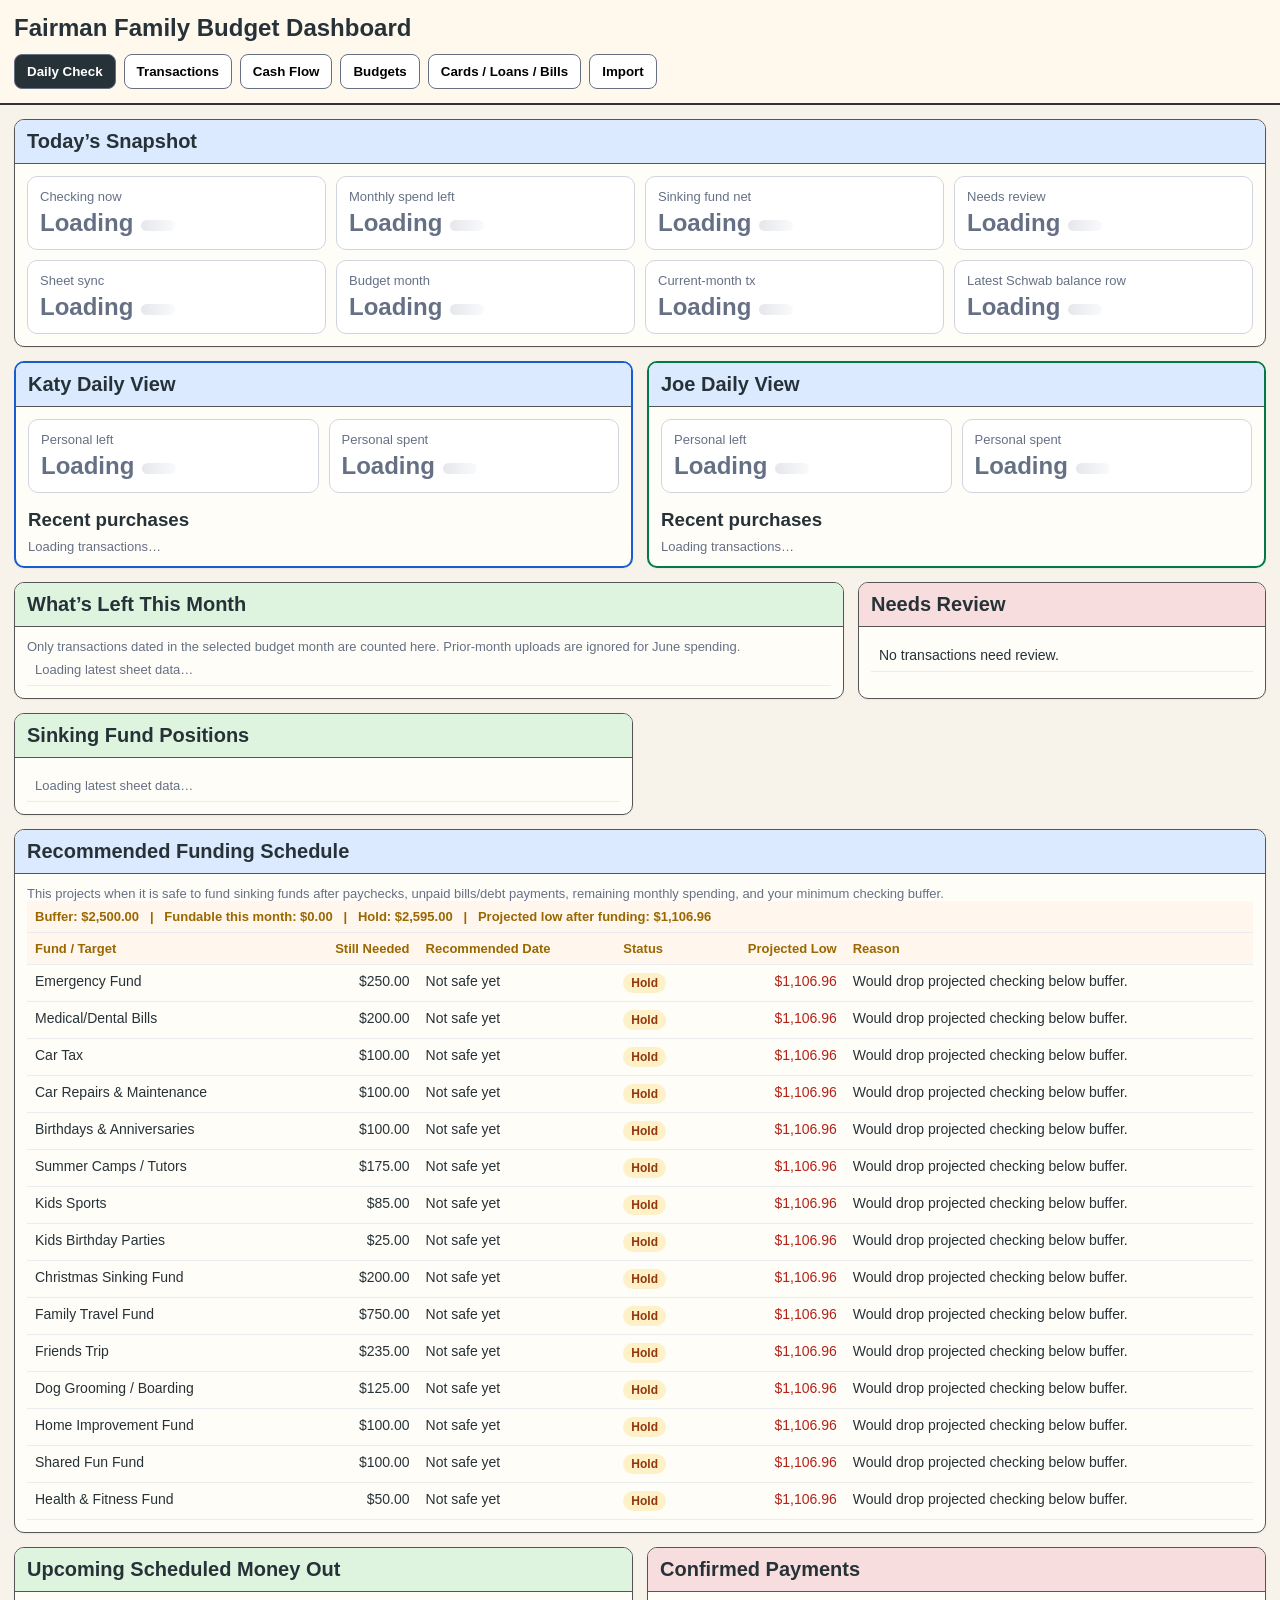
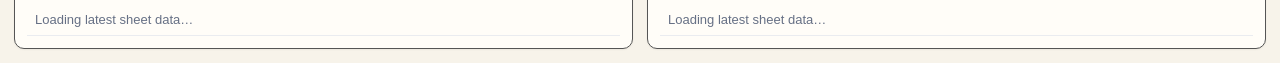
==== index.html @ aa0566c2 "Add files via upload" ====
<!doctype html>
<html lang="en">
<head>
<meta charset="utf-8">
<title>Fairman Family Budget Dashboard</title>
<meta name="viewport" content="width=device-width, initial-scale=1">
<style>
:root{--bg:#f7f3ea;--card:#fffdf8;--ink:#263238;--muted:#667085;--line:#d0d5dd;--green:#dff4df;--pink:#f7dddd;--blue:#dbeafe;--cream:#fff7ed;--bad:#b42318;--warn:#b54708;--ok:#027a48;--dark:#263238}
*{box-sizing:border-box}body{margin:0;background:var(--bg);font-family:Arial,sans-serif;color:var(--ink);font-size:16px}header{background:#fff8ed;border-bottom:2px solid #333;padding:14px;position:sticky;top:0;z-index:5}h1{margin:0;font-size:24px}h2{margin:0;padding:10px 12px;background:var(--green);border-bottom:1px solid #555;font-size:20px}h3{margin:16px 0 8px}.small{font-size:13px;color:var(--muted)}.tiny{font-size:12px;color:var(--muted)}nav{display:flex;gap:8px;flex-wrap:wrap;margin-top:12px}button{border:1px solid #667085;border-radius:8px;background:white;padding:9px 12px;font-weight:700;cursor:pointer}button.active{background:var(--dark);color:white}button.primary{background:var(--blue);color:#175cd3}button.danger{background:#fee4e2;color:#b42318}button.saving{background:#fef0c7;color:#93370d;border-color:#f79009}button.saved{background:#dcfae6;color:#05603a;border-color:#12b76a}main{max-width:1500px;margin:auto;padding:14px}.panel{display:none}.panel.active{display:block}.grid{display:grid;grid-template-columns:repeat(12,1fr);gap:14px}.span12{grid-column:span 12}.span8{grid-column:span 8}.span6{grid-column:span 6}.span4{grid-column:span 4}.card{background:var(--card);border:1px solid #555;border-radius:10px;overflow:hidden;box-shadow:0 1px 2px rgba(0,0,0,.05)}.card.pink h2{background:var(--pink)}.card.blue h2{background:var(--blue)}.section{padding:12px;overflow:auto}.metrics{display:grid;grid-template-columns:repeat(4,1fr);gap:10px}.metric{background:white;border:1px solid var(--line);border-radius:10px;padding:12px}.metric .label{font-size:13px;color:var(--muted)}.metric .value{font-size:24px;font-weight:800;margin-top:5px}.ok{color:var(--ok)}.warn{color:var(--warn)}.bad{color:var(--bad)}table{width:100%;border-collapse:collapse;font-size:14px}th,td{border-bottom:1px solid #eaecf0;padding:8px;text-align:left;vertical-align:top}th{background:var(--cream);color:#9a6700;font-size:13px}.num{text-align:right;white-space:nowrap}.pill{display:inline-block;border-radius:999px;padding:3px 8px;font-size:12px;font-weight:800}.pill.ok{background:#dcfae6;color:#05603a}.pill.warn{background:#fef0c7;color:#93370d}.pill.bad{background:#fee4e2;color:#912018}.progress{height:12px;background:#eaecf0;border-radius:999px;overflow:hidden}.bar{height:100%;background:#12b76a}.bar.warn{background:#f79009}.bar.bad{background:#d92d20}input,select{width:100%;padding:8px;border:1px solid #98a2b3;border-radius:8px;background:white;font-size:14px}.toolbar{display:flex;gap:8px;flex-wrap:wrap;align-items:center;margin-bottom:10px}.notice{background:#fffaeb;border-left:5px solid #f79009;padding:10px;margin:8px 0}.katy-card{border:2px solid #175cd3}.joe-card{border:2px solid #027a48}@media(max-width:900px){.span4,.span6,.span8{grid-column:span 12}.metrics{grid-template-columns:1fr 1fr}}

/* v23 loading overlay */
body.loading main{opacity:.18;pointer-events:none}
#loadingOverlay{display:none;position:fixed;inset:0;z-index:9999;background:rgba(247,243,234,.94);align-items:center;justify-content:center;text-align:center;padding:24px}
body.loading #loadingOverlay{display:flex}
.loaderBox{background:#fffdf8;border:2px solid #555;border-radius:14px;max-width:520px;padding:24px;box-shadow:0 8px 30px rgba(0,0,0,.14)}
.spinner{width:34px;height:34px;border:4px solid #d0d5dd;border-top-color:#175cd3;border-radius:50%;animation:spin 1s linear infinite;margin:0 auto 12px}
@keyframes spin{to{transform:rotate(360deg)}}
.dataHealth{margin-top:10px;display:grid;grid-template-columns:repeat(4,1fr);gap:8px}
.dataHealth .metric .value{font-size:16px}
@media(max-width:900px){.dataHealth{grid-template-columns:1fr 1fr}}
</style>

<style>
body.loading main{opacity:1!important;pointer-events:auto!important}
#loadingOverlay{display:none!important}
.metric .value.loading-value{color:#667085!important}
.metric .value.loading-value::after{
  content:"";
  display:inline-block;
  width:34px;
  height:11px;
  margin-left:8px;
  border-radius:999px;
  background:linear-gradient(90deg,#e5e7eb,#f8fafc,#e5e7eb);
  background-size:200% 100%;
  animation:v28pulse 1.1s linear infinite;
}
@keyframes v28pulse{0%{background-position:200% 0}100%{background-position:-200% 0}}
</style>


<style>
/* v45: prevent stale embedded data flash before live Sheet load */
body.v45-awaiting-sheet #topMetrics,
body.v45-awaiting-sheet #katyView,
body.v45-awaiting-sheet #joeView,
body.v45-awaiting-sheet #remainingTable,
body.v45-awaiting-sheet #sinkingPositionTable,
body.v45-awaiting-sheet #upcomingTable,
body.v45-awaiting-sheet #confirmedTable { visibility:hidden; }
body.v45-awaiting-sheet #daily .section::after { content:"Loading live Google Sheet data…"; color:#667085; font-size:13px; }
</style>
</head>
<body class="v45-awaiting-sheet">
<header><h1>Fairman Family Budget Dashboard</h1><div class="small"></div><nav><button class="active" data-panel="daily">Daily Check</button><button data-panel="transactions">Transactions</button><button data-panel="cashflow">Cash Flow</button><button data-panel="budgets">Budgets</button><button data-panel="debts">Cards / Loans / Bills</button><button data-panel="import">Import</button></nav></header>

</div>
<main>
<section id="daily" class="panel active"><div class="grid"><div class="card blue span12"><h2>Today’s Snapshot</h2><div class="section"><div class="metrics" id="topMetrics"></div></div></div><div class="card blue span6 katy-card"><h2>Katy Daily View</h2><div class="section" id="katyView"></div></div><div class="card blue span6 joe-card"><h2>Joe Daily View</h2><div class="section" id="joeView"></div></div><div class="card span8"><h2>What’s Left This Month</h2><div class="section"><div class="small">Only transactions dated in the selected budget month are counted here. Prior-month uploads are ignored for June spending.</div><table id="remainingTable"></table></div></div><div class="card pink span4"><h2>Needs Review</h2><div class="section"><table id="reviewTable"></table></div></div><div class="card span6"><h2>Sinking Fund Positions</h2><div class="section"><table id="sinkingPositionTable"></table></div></div><div class="card span6"><h2>Upcoming Scheduled Money Out</h2><div class="section"><table id="upcomingTable"></table></div></div><div class="card pink span6"><h2>Confirmed Payments</h2><div class="section"><table id="confirmedTable"></table></div></div></div></section>
<section id="transactions" class="panel"><div class="card"><h2>Transactions</h2><div class="section"><div class="toolbar"><select id="filterOwner"><option value="">All owners</option><option>Joe</option><option>Katy</option><option>Shared/Unknown</option></select><select id="filterCategory"><option value="">All categories</option></select><input id="searchTx" placeholder="Search"><button id="saveChanges" class="primary">Save Changes</button></div><table id="txTable"></table></div></div></section>
<section id="cashflow" class="panel"><div class="card"><h2>Checking Cash Flow Forecast</h2><div class="section"><div class="notice">Past spending is already reflected in the latest Schwab balance. Future cash flow only includes future paychecks and unpaid scheduled payments.</div><table id="cashflowTable"></table></div></div></section>
<section id="budgets" class="panel"><div class="grid"><div class="card span6"><h2>Monthly Spending Budgets</h2><div class="section"><table id="budgetTable"></table></div></div><div class="card span6"><h2>Sinking Funds</h2><div class="section"><table id="sinkingTable"></table></div></div></div></section>
<section id="debts" class="panel"><div class="grid"><div class="card pink span6"><h2>Credit Cards</h2><div class="section"><table id="ccTable"></table></div></div><div class="card pink span6"><h2>Loans</h2><div class="section"><table id="loanTable"></table></div></div><div class="card span12"><h2>Bills / Necessities</h2><div class="section"><div class="small">Mortgage and HELOC live under Loans. Groceries/gas/dog food/health are monthly spending budgets, not scheduled bills.</div><table id="billTable"></table></div></div></div></section>
<section id="import" class="panel"><div class="card"><h2>Upload New Transactions</h2><div class="section"><div class="notice">Supports Apple Card and Charles Schwab exports. Google Sheets is now the source of truth: this page loads from the Sheet and pushes changes back. Local browser storage is not used for budget data.</div>
<div class="notice"><b>Google Sheets Sync</b><br>
<div class="toolbar" style="margin-top:8px">
<input id="apiUrl" placeholder="Paste Google Apps Script Web App URL here (or hard-code it in index.html)" style="min-width:420px">
<button id="saveApiUrl" class="primary">Save API URL</button>
<button id="loadSheet" class="primary">Load From Sheet</button>
<button id="pushSheet" class="primary">Push Now</button><label class="small" style="display:flex;gap:6px;align-items:center"><input type="checkbox" id="autoSyncToggle" checked style="width:auto"> Auto-sync changes</label>
</div>
<div id="syncStatus" class="small">Not connected yet.</div><div id="lastSyncStatus" class="tiny"></div>
</div>
<input type="file" id="fileInput" accept=".csv" multiple><button id="importBtn" class="primary">Import CSV File(s)</button><button id="backupBtn">Export Backup JSON</button><button id="resetBtn" class="danger">Reset</button></div></div></section>
</main>
<script id="initialData" type="application/json">{"month": "2026-06", "today": "2026-06-04", "latestSchwabBalance": 1106.96, "paychecks": [{"name": "Katy Paycheck 1", "date": "2026-06-05", "amount": 3051.52}, {"name": "Joe Paycheck 1", "date": "2026-06-12", "amount": 3026.21}, {"name": "Katy Paycheck 2", "date": "2026-06-19", "amount": 3051.52}, {"name": "Joe Paycheck 2", "date": "2026-06-26", "amount": 3026.21}], "creditCards": [{"name": "Best Buy", "owed": 1735.32, "min": 37.77, "due": 1, "apr": 0.0, "paymentKeywords": ["BEST BUY"]}, {"name": "Lowes", "owed": 1273.02, "min": 38.0, "due": 7, "apr": 31.99, "paymentKeywords": ["LOWES"]}, {"name": "Amazon Prime Visa (Chase)", "owed": 37912.61, "min": 1062.0, "due": 7, "apr": 29.99, "paymentKeywords": ["AMAZON PRIME VISA", "CHASE"]}, {"name": "Apple Card - Joe", "owed": 10051.57, "min": 310.58, "due": 20, "apr": 29.0, "paymentKeywords": ["APPLECARD GSBANK", "APPLE CARD"]}, {"name": "U.S. Bank", "owed": 10479.0, "min": 105.0, "due": 10, "apr": 0.0, "paymentKeywords": ["US BANK", "U.S. BANK"]}], "loans": [{"name": "Mortgage - Navy Federal", "owed": 373204.92, "min": 2717.94, "due": 1, "apr": 4.0, "paymentKeywords": ["NFCU MORT DEBIT 060126"], "expected": 2717.94}, {"name": "HELOC", "owed": 123859.1, "min": 1259.55, "due": 1, "apr": 9.75, "paymentKeywords": ["NFCU MORT DEBIT 060126"], "expected": 1259.55}, {"name": "BridgeCrest", "owed": 1984.13, "min": 316.0, "due": 15, "apr": 3.7, "paymentKeywords": ["BRIDGECREST"]}, {"name": "Wells Fargo Home Project", "owed": 2123.5, "min": 212.43, "due": 15, "apr": 0.0, "paymentKeywords": ["WELLS FARGO"]}, {"name": "Joe's Apple Watch", "owed": 266.36, "min": 66.58, "due": 1, "apr": 0.0, "paymentKeywords": ["APPLE WATCH"]}], "bills": [{"name": "Dominion Power", "amount": 221.69, "due": 1, "category": "Utilities", "paymentKeywords": ["DOMINION ENERGY"]}, {"name": "HRSD", "amount": 99.33, "due": 14, "category": "Utilities", "paymentKeywords": ["HRSD"]}, {"name": "Virginia Beach Public Utilities", "amount": 181.68, "due": 21, "category": "Utilities", "paymentKeywords": ["VIRGINIA BEACH PUBLIC UTILITIES"]}, {"name": "Verizon Internet", "amount": 89.99, "due": 16, "category": "Utilities", "paymentKeywords": ["VERIZON"]}, {"name": "T-Mobile Phone", "amount": 112.0, "due": 25, "category": "Utilities", "paymentKeywords": ["T-MOBILE"]}, {"name": "Car Insurance", "amount": 219.47, "due": 1, "category": "Insurance", "paymentKeywords": ["GRANGE INSURANCE"]}, {"name": "iCloud 2TB", "amount": 9.99, "due": 23, "category": "Tech", "paymentKeywords": ["ICLOUD"]}, {"name": "Spotify", "amount": 21.99, "due": 5, "category": "Entertainment", "paymentKeywords": ["SPOTIFY"]}, {"name": "Apple TV", "amount": 12.99, "due": 23, "category": "Entertainment", "paymentKeywords": ["APPLE TV"]}, {"name": "Apple Care 1", "amount": 5.08, "due": 15, "category": "Tech", "paymentKeywords": ["APPLE CARE"]}, {"name": "Apple Care 2", "amount": 6.14, "due": 16, "category": "Tech", "paymentKeywords": ["APPLE CARE"]}], "spendingBudgets": [{"name": "Groceries", "budget": 1500.0, "friendly": "Groceries"}, {"name": "Dog Food", "budget": 100.0, "friendly": "Dog food"}, {"name": "Auto Fuel & Maintenance", "budget": 250.0, "friendly": "Gas & auto"}, {"name": "House Cleaning", "budget": 300.0, "friendly": "House cleaning"}, {"name": "Basic Health & Personal Care", "budget": 150.0, "friendly": "Health & personal care"}, {"name": "Date Nights", "budget": 250.0, "friendly": "Date nights / family meals out"}, {"name": "Alcohol & Entertainment", "budget": 200.0, "friendly": "Alcohol & entertainment"}, {"name": "Joe - Individual Priorities", "budget": 250.0, "friendly": "Joe personal"}, {"name": "Katy - Individual Priorities", "budget": 250.0, "friendly": "Katy personal"}, {"name": "Kids Experiences", "budget": 200.0, "friendly": "Kids experiences"}, {"name": "Kids Miscellaneous", "budget": 150.0, "friendly": "Kids misc"}, {"name": "Household Consumables", "budget": 150.0, "friendly": "Household consumables"}, {"name": "Household Miscellaneous", "budget": 100.0, "friendly": "Household misc"}], "sinkingFunds": [{"name": "Family Travel Fund", "budget": 750.0, "balance": 0, "saved": 0}, {"name": "Friends Trip", "budget": 235.0, "balance": 0, "saved": 0}, {"name": "Home Improvement Fund", "budget": 100.0, "balance": 0, "saved": 0}, {"name": "Christmas Sinking Fund", "budget": 200.0, "balance": 0, "saved": 0}, {"name": "Birthdays & Anniversaries", "budget": 100.0, "balance": 0, "saved": 0}, {"name": "Summer Camps / Tutors", "budget": 175.0, "balance": 0, "saved": 0}, {"name": "Kids Sports", "budget": 85.0, "balance": 0, "saved": 0}, {"name": "Medical/Dental Bills", "budget": 200.0, "balance": 0, "saved": 0}, {"name": "Kids Birthday Parties", "budget": 25.0, "balance": 0, "saved": 0}, {"name": "Car Tax", "budget": 100.0, "balance": 0, "saved": 0}, {"name": "Car Repairs & Maintenance", "budget": 100.0, "balance": 0, "saved": 0}, {"name": "Emergency Fund", "budget": 250.0, "balance": 0, "saved": 0}, {"name": "Shared Fun Fund", "budget": 100.0, "balance": 0, "saved": 0}, {"name": "Debt Payoff", "budget": 1689.42, "balance": 0, "saved": 1689.42}, {"name": "Dog Grooming / Boarding", "budget": 125.0, "balance": 0, "saved": 0}, {"name": "Health & Fitness Fund", "budget": 50.0, "balance": 0, "saved": 0}], "transactions": [{"id": "apple-1", "date": "2026-06-03", "posted": "2026-06-04", "source": "Apple Card", "account": "Apple Card", "description": "7-Eleven", "rawDescription": "7-ELEVEN 41687 1912 LASKIN RD. VIRGINIA BEAC23454 VA USA", "amount": 30.78, "owner": "Joe", "purchasedBy": "Joseph Fairman", "category": "Auto Fuel & Maintenance"}, {"id": "apple-2", "date": "2026-06-01", "posted": "2026-06-04", "source": "Apple Card", "account": "Apple Card", "description": "Hot Tuna Bar & Grill", "rawDescription": "HOT TUNA BAR & GRILL 2817 SHORE DRIVE VIRGINIA BEAC23451 VA USA", "amount": 431.94, "owner": "Joe", "purchasedBy": "Joseph Fairman", "category": "Date Nights"}, {"id": "apple-3", "date": "2026-06-01", "posted": "2026-06-03", "source": "Apple Card", "account": "Apple Card", "description": "Rei.Com  800-426-4840", "rawDescription": "REI.COM 800-426-4840 PO BOX 1938 SUMNER 98390 WA USA", "amount": 30.87, "owner": "Joe", "purchasedBy": "Joseph Fairman", "category": "Kids Miscellaneous"}, {"id": "apple-4", "date": "2026-06-01", "posted": "2026-06-03", "source": "Apple Card", "account": "Apple Card", "description": "Webbs Water Gardens", "rawDescription": "WEBBS WATER GARDENS 6200 DAYS COVE RD STE 6 WHITE MARSH 21162 MD USA", "amount": 158.36, "owner": "Joe", "purchasedBy": "Joseph Fairman", "category": "Joe - Individual Priorities"}, {"id": "apple-5", "date": "2026-06-02", "posted": "2026-06-03", "source": "Apple Card", "account": "Apple Card", "description": "Amici Style", "rawDescription": "AMICI STYLE 2865 D-1 LYNNHAVEN DRIVE VIRGINIA BEAC23451 VA USA", "amount": 58.71, "owner": "Joe", "purchasedBy": "Joseph Fairman", "category": "Basic Health & Personal Care"}, {"id": "apple-6", "date": "2026-06-01", "posted": "2026-06-02", "source": "Apple Card", "account": "Apple Card", "description": "Food Lion #0391", "rawDescription": "FOOD LION #0391 2817 SHORE DRIVE VIRGINIA BEAC23451 VA USA", "amount": 51.76, "owner": "Joe", "purchasedBy": "Joseph Fairman", "category": "Groceries"}, {"id": "apple-7", "date": "2026-05-31", "posted": "2026-06-02", "source": "Apple Card", "account": "Apple Card", "description": "Chewy.com", "rawDescription": "CHEWY.COM 7700 WEST SUNRISE BOULEVARD PLANTATION 33322 FL USA", "amount": 139.27, "owner": "Joe", "purchasedBy": "Joseph Fairman", "category": "Dog Food"}, {"id": "apple-8", "date": "2026-05-31", "posted": "2026-06-02", "source": "Apple Card", "account": "Apple Card", "description": "Taylor S Hardware 6711", "rawDescription": "TAYLOR S HARDWARE 67112865 LYNNHAVEN DR UNIT 2 6711 VIRGINIA BEAC23451 VA USA", "amount": 93.06, "owner": "Joe", "purchasedBy": "Joseph Fairman", "category": "Joe - Individual Priorities"}, {"id": "apple-9", "date": "2026-05-31", "posted": "2026-06-02", "source": "Apple Card", "account": "Apple Card", "description": "McDonald Garden Center", "rawDescription": "MCDONALD GARDEN CENTER1276 N GREAT NECK ROAD VIRGINIA BEAC23454 VA USA", "amount": 142.07, "owner": "Joe", "purchasedBy": "Joseph Fairman", "category": "Joe - Individual Priorities"}, {"id": "apple-10", "date": "2026-06-01", "posted": "2026-06-01", "source": "Apple Card", "account": "Apple Card", "description": "Ach Deposit Internet Transfer From Account Ending In 7762", "rawDescription": "ACH DEPOSIT INTERNET TRANSFER FROM ACCOUNT ENDING IN 7762", "amount": -2000.0, "owner": "Joe", "purchasedBy": "Joseph Fairman", "category": "Payment / Transfer"}, {"id": "schwab-1", "date": "2026-06-04", "posted": "2026-06-04", "source": "Schwab", "account": "Schwab Checking", "description": "FOOD LION 2817 SHORE DR VIRGINIA BEAC", "rawDescription": "FOOD LION 2817 SHORE DR VIRGINIA BEAC", "amount": -45.08, "owner": "", "purchasedBy": "", "category": "Payment / Transfer", "runningBalance": 1106.96}, {"id": "schwab-2", "date": "2026-06-03", "posted": "2026-06-03", "source": "Schwab", "account": "Schwab Checking", "description": "FOOD LION 2817 SHORE DR VIRGINIA BEAC", "rawDescription": "FOOD LION 2817 SHORE DR VIRGINIA BEAC", "amount": -31.67, "owner": "", "purchasedBy": "", "category": "Payment / Transfer", "runningBalance": 1152.04}, {"id": "schwab-3", "date": "2026-06-03", "posted": "2026-06-03", "source": "Schwab", "account": "Schwab Checking", "description": "ZELLE TO CHRISTIAN  DE HARO CERVANTES", "rawDescription": "ZELLE TO CHRISTIAN  DE HARO CERVANTES", "amount": -1067.76, "owner": "", "purchasedBy": "", "category": "Payment / Transfer", "runningBalance": 1183.71}, {"id": "schwab-4", "date": "2026-06-03", "posted": "2026-06-03", "source": "Schwab", "account": "Schwab Checking", "description": "DOMINION ENERGY BILLPAY 260602", "rawDescription": "DOMINION ENERGY BILLPAY 260602", "amount": -185.37, "owner": "", "purchasedBy": "", "category": "Payment / Transfer", "runningBalance": 2251.47}, {"id": "schwab-5", "date": "2026-06-03", "posted": "2026-06-03", "source": "Schwab", "account": "Schwab Checking", "description": "PAYPAL PURCHASE 260602", "rawDescription": "PAYPAL PURCHASE 260602", "amount": -10.99, "owner": "", "purchasedBy": "", "category": "Payment / Transfer", "runningBalance": 2436.84}, {"id": "schwab-6", "date": "2026-06-02", "posted": "2026-06-02", "source": "Schwab", "account": "Schwab Checking", "description": "APPLECARD GSBANK PAYMENT 060126", "rawDescription": "APPLECARD GSBANK PAYMENT 060126", "amount": -2000.0, "owner": "", "purchasedBy": "", "category": "Debt Payment", "runningBalance": 2447.83}, {"id": "schwab-7", "date": "2026-06-02", "posted": "2026-06-02", "source": "Schwab", "account": "Schwab Checking", "description": "BEST BUY AUTO PYMT 260601", "rawDescription": "BEST BUY AUTO PYMT 260601", "amount": -50.76, "owner": "", "purchasedBy": "", "category": "Debt Payment", "runningBalance": 4447.83}, {"id": "schwab-8", "date": "2026-06-02", "posted": "2026-06-02", "source": "Schwab", "account": "Schwab Checking", "description": "GRANGE INSURANCE PREM PMT ~ Tran: ACHDW", "rawDescription": "GRANGE INSURANCE PREM PMT ~ Tran: ACHDW", "amount": -219.47, "owner": "", "purchasedBy": "", "category": "Payment / Transfer", "runningBalance": 4498.59}, {"id": "schwab-9", "date": "2026-06-01", "posted": "2026-06-01", "source": "Schwab", "account": "Schwab Checking", "description": "BELL A DANCE LLC SALE 260601", "rawDescription": "BELL A DANCE LLC SALE 260601", "amount": -45.0, "owner": "", "purchasedBy": "", "category": "Payment / Transfer", "runningBalance": 4718.06}, {"id": "schwab-10", "date": "2026-06-01", "posted": "2026-06-01", "source": "Schwab", "account": "Schwab Checking", "description": "NFCU MORT DEBIT 060126", "rawDescription": "NFCU MORT DEBIT 060126", "amount": -2717.94, "owner": "", "purchasedBy": "", "category": "Loan Payment", "runningBalance": 4763.06}, {"id": "schwab-11", "date": "2026-06-01", "posted": "2026-06-01", "source": "Schwab", "account": "Schwab Checking", "description": "NFCU MORT DEBIT 060126", "rawDescription": "NFCU MORT DEBIT 060126", "amount": -1251.1, "owner": "", "purchasedBy": "", "category": "Loan Payment", "runningBalance": 7481.0}], "paidLoans": {"Mortgage - Navy Federal": 2717.94, "HELOC": 1251.1, "BridgeCrest": 0, "Wells Fargo Home Project": 0, "Joe's Apple Watch": 0}, "paidCards": {"Best Buy": 50.76, "Lowes": 0, "Amazon Prime Visa (Chase)": 10.99, "Apple Card - Joe": 2000.0, "U.S. Bank": 0}, "paidBills": {"Dominion Power": 185.37, "HRSD": 0, "Virginia Beach Public Utilities": 0, "Verizon Internet": 0, "T-Mobile Phone": 0, "Car Insurance": 219.47, "iCloud 2TB": 0, "Spotify": 0, "Apple TV": 0, "Apple Care 1": 0, "Apple Care 2": 0}, "rules": [{"match": "FOOD LION", "category": "Groceries", "owner": ""}, {"match": "KROGER", "category": "Groceries", "owner": ""}, {"match": "TRADER JOE", "category": "Groceries", "owner": ""}, {"match": "ALDI", "category": "Groceries", "owner": ""}, {"match": "COSTCO", "category": "Groceries", "owner": ""}, {"match": "7-ELEVEN", "category": "Auto Fuel & Maintenance", "owner": ""}, {"match": "SHELL", "category": "Auto Fuel & Maintenance", "owner": ""}, {"match": "EXXON", "category": "Auto Fuel & Maintenance", "owner": ""}, {"match": "WAWA", "category": "Auto Fuel & Maintenance", "owner": ""}, {"match": "HOT TUNA", "category": "Date Nights", "owner": ""}, {"match": "AMICI STYLE", "category": "Basic Health & Personal Care", "owner": "Joe"}, {"match": "REI", "category": "Kids Miscellaneous", "owner": ""}, {"match": "CHEWY", "category": "Dog Food", "owner": ""}, {"match": "ZELLE TO CHRISTIAN", "category": "Home Improvement Fund", "owner": ""}, {"match": "BELL A DANCE", "category": "Kids Miscellaneous", "owner": ""}, {"match": "PAYPAL", "category": "Household Miscellaneous", "owner": ""}, {"match": "WEBBS WATER", "category": "Joe - Individual Priorities", "owner": "Joe"}, {"match": "TAYLOR", "category": "Joe - Individual Priorities", "owner": "Joe"}, {"match": "MCDONALD GARDEN", "category": "Joe - Individual Priorities", "owner": "Joe"}, {"match": "DOMINION", "category": "Dominion Power", "owner": ""}, {"match": "GRANGE", "category": "Car Insurance", "owner": ""}]}</script>
<script>
const KEY='fairman-budget-v7'; const initialData=JSON.parse(document.getElementById('initialData').textContent); let app=load();
function load(){ return structuredClone ? structuredClone(initialData) : JSON.parse(JSON.stringify(initialData)); }
function save(){ /* v20: Google Sheets is the source of truth; do not cache app data locally. */ } function money(n){return (Number(n)||0).toLocaleString('en-US',{style:'currency',currency:'USD'})} function esc(s){return String(s??'').replace(/[&<>"']/g,m=>({'&':'&amp;','<':'&lt;','>':'&gt;','"':'&quot;',"'":'&#39;'}[m]))} function sum(a,fn){return a.reduce((x,y)=>x+(Number(fn(y))||0),0)} function today(){return app.today} function dateFromDay(d){return app.month+'-'+String(d||1).padStart(2,'0')}
function categories(){return [...new Set([...app.spendingBudgets.map(b=>b.name),...app.sinkingFunds.map(f=>f.name),...app.bills.map(b=>b.name),'Debt Payment','Loan Payment','Payment / Transfer','Income','Needs Review'])].sort()}

function inBudgetMonth(t){
  return String(t.date || '').slice(0,7) === app.month;
}
function isTrackedSpendingCategory(cat){
  return app.spendingBudgets.some(b=>b.name===cat) || app.sinkingFunds.some(f=>f.name===cat);
}
function isPaymentCategory(cat){
  return ['Debt Payment','Loan Payment','Payment / Transfer','Income'].includes(cat);
}
function transactionSpendAmount(t){
  if(!inBudgetMonth(t)) return 0;
  if(isPaymentCategory(t.category)) return 0;
  if(!isTrackedSpendingCategory(t.category)) return 0;
  const amount = Number(t.amount)||0;
  // Apple Card purchases export as positive charges. Schwab withdrawals export as negative.
  // For budget/sinking fund spending, both should count as positive spending.
  return Math.abs(amount);
}
function txSpendByCategory(cat){
  return sum(app.transactions.filter(t=>t.category===cat),t=>transactionSpendAmount(t));
}
 function getBudget(name){return app.spendingBudgets.find(b=>b.name===name)?.budget||0}
function sinkingFundPosition(f){return (Number(f.balance)||0)+(Number(f.saved)||0)-txSpendByCategory(f.name)}
function sinkingFundProjectedPosition(f){return (Number(f.balance)||0)+(Number(f.budget)||0)-txSpendByCategory(f.name)}
function paidForScheduled(x){if(x.kind==='bill')return app.paidBills[x.name]||0;if(x.kind==='card')return app.paidCards[x.name]||0;if(x.kind==='loan')return app.paidLoans[x.name]||0;return 0}
function scheduledItems(){return [...app.bills.map(b=>({kind:'bill',name:b.name,amount:b.amount,due:b.due,bucket:'Bills'})),...app.creditCards.map(c=>({kind:'card',name:c.name,amount:c.min,due:c.due,bucket:'Credit Cards'})),...app.loans.map(l=>({kind:'loan',name:l.name,amount:l.min,due:l.due,bucket:'Loans'}))].filter(x=>Number(x.amount)>0)}
function unpaidScheduledFuture(){return scheduledItems().map(x=>({...x,paid:paidForScheduled(x),left:Math.max(0,x.amount-paidForScheduled(x)),date:dateFromDay(x.due)})).filter(x=>x.left>0&&x.date>=today()).sort((a,b)=>a.date.localeCompare(b.date))}
function cashflowRows(){let bal=Number(app.latestSchwabBalance)||0;const rows=[[today(),'Latest Schwab running balance',0,bal,'Start']];const events=[];app.paychecks.forEach(p=>{if(p.date>=today())events.push({date:p.date,name:p.name,amount:p.amount})});unpaidScheduledFuture().forEach(x=>events.push({date:x.date,name:x.name+' ('+x.bucket+')',amount:-x.left}));events.sort((a,b)=>a.date.localeCompare(b.date));events.forEach(e=>{bal+=Number(e.amount)||0;rows.push([e.date,e.name,e.amount,bal,bal<0?'Negative':bal<2500?'Low':'OK'])});return rows}
function render(){save();renderSelectors();renderDaily();renderTransactions();renderCashflow();renderBudgets();renderDebts()}
function renderSelectors(){const opts=categories().map(c=>`<option value="${esc(c)}">${esc(c)}</option>`).join('');const fc=document.getElementById('filterCategory');const cur=fc.value;fc.innerHTML='<option value="">All categories</option>'+opts;fc.value=cur}
function renderDaily(){const totalBudget=sum(app.spendingBudgets,b=>b.budget);const totalSpent=sum(app.transactions.filter(t=>inBudgetMonth(t)&&transactionSpendAmount(t)>0&&app.spendingBudgets.some(b=>b.name===t.category)),t=>t.amount);const left=totalBudget-totalSpent;const cash=cashflowRows();const low=Math.min(...cash.map(r=>Number(r[3])||0));const needs=app.transactions.filter(t=>inBudgetMonth(t)&&t.category==='Needs Review').length;
const sinkingPosition=sum(app.sinkingFunds,f=>sinkingFundPosition(f));
document.getElementById('topMetrics').innerHTML=[['Checking now',money(app.latestSchwabBalance),app.latestSchwabBalance<2500?'warn':'ok'],['Monthly spend left',money(left),left<0?'bad':left<400?'warn':'ok'],['Sinking fund net',money(sinkingPosition),sinkingPosition<0?'bad':'ok'],['Needs review',needs,needs?'warn':'ok']].map(m=>`<div class="metric"><div class="label">${m[0]}</div><div class="value ${m[2]}">${m[1]}</div></div>`).join('');
renderPersonalView('Katy','katyView','Katy - Individual Priorities');renderPersonalView('Joe','joeView','Joe - Individual Priorities');
let rows='<tr><th>Category</th><th class="num">Budget</th><th class="num">Spent</th><th class="num">Left</th><th>Progress</th></tr>';app.spendingBudgets.forEach(b=>{const spent=txSpendByCategory(b.name);const rem=b.budget-spent;const pct=b.budget?Math.min(100,Math.round(spent/b.budget*100)):0;const cls=rem<0?'bad':pct>80?'warn':'';rows+=`<tr><td>${esc(b.friendly||b.name)}</td><td class="num">${money(b.budget)}</td><td class="num">${money(spent)}</td><td class="num ${rem<0?'bad':''}">${money(rem)}</td><td><div class="progress"><div class="bar ${cls}" style="width:${pct}%"></div></div><div class="tiny">${pct}%</div></td></tr>`});document.getElementById('remainingTable').innerHTML=rows;
const review=app.transactions.filter(t=>inBudgetMonth(t)&&t.category==='Needs Review');document.getElementById('reviewTable').innerHTML=review.length?'<tr><th>Date</th><th>Description</th><th class="num">Amount</th></tr>'+review.map(t=>`<tr><td>${t.date}</td><td>${esc(t.description)}</td><td class="num">${money(t.amount)}</td></tr>`).join(''):'<tr><td>No transactions need review.</td></tr>';
const sinkRows=app.sinkingFunds.map(f=>{const spent=txSpendByCategory(f.name);const position=sinkingFundPosition(f);return {name:f.name,balance:f.balance,budget:f.budget,saved:f.saved,spent,position};}).sort((a,b)=>a.position-b.position);
document.getElementById('sinkingPositionTable').innerHTML='<tr><th>Fund</th><th class="num">Carried Balance</th><th class="num">Saved</th><th class="num">Spent</th><th class="num">Position</th></tr>'+sinkRows.map(f=>`<tr><td>${esc(f.name)}<div class="tiny">Planned monthly: ${money(f.budget)}</div></td><td class="num">${money(f.balance)}</td><td class="num">${money(f.saved)}</td><td class="num">${money(f.spent)}</td><td class="num ${f.position<0?'bad':'ok'}">${money(f.position)}</td></tr>`).join('');
const upcoming=unpaidScheduledFuture().slice(0,12);document.getElementById('upcomingTable').innerHTML='<tr><th>Date</th><th>Item</th><th>Bucket</th><th class="num">Left</th></tr>'+upcoming.map(x=>`<tr><td>${x.date}</td><td>${esc(x.name)}</td><td>${x.bucket}</td><td class="num">${money(x.left)}</td></tr>`).join('');
const confirmed=scheduledItems().map(x=>({...x,paid:paidForScheduled(x)})).filter(x=>x.paid>0);document.getElementById('confirmedTable').innerHTML='<tr><th>Item</th><th>Bucket</th><th class="num">Scheduled</th><th class="num">Confirmed Paid</th></tr>'+confirmed.map(x=>`<tr><td>${esc(x.name)}</td><td>${x.bucket}</td><td class="num">${money(x.amount)}</td><td class="num">${money(x.paid)}</td></tr>`).join('')}
function renderPersonalView(owner,id,budgetName){const budget=getBudget(budgetName);const spent=txSpendByCategory(budgetName);const rem=budget-spent;const ownerTx=app.transactions.filter(t=>inBudgetMonth(t)&&transactionSpendAmount(t)>0&&(t.owner===owner||t.category===budgetName)).slice(0,6);document.getElementById(id).innerHTML=`<div class="metrics" style="grid-template-columns:1fr 1fr"><div class="metric"><div class="label">${owner} personal left</div><div class="value ${rem<0?'bad':rem<50?'warn':'ok'}">${money(rem)}</div></div><div class="metric"><div class="label">${owner} personal spent</div><div class="value">${money(spent)}</div></div></div><h3>Recent ${owner} purchases</h3><table><tr><th>Date</th><th>Description</th><th>Category</th><th class="num">Amount</th></tr>${ownerTx.map(t=>`<tr><td>${t.date}</td><td>${esc(t.description)}</td><td>${esc(t.category)}</td><td class="num">${money(transactionSpendAmount(t)||t.amount)}</td></tr>`).join('')||'<tr><td colspan="4">None yet.</td></tr>'}</table>`}
function renderTransactions(){const ownerFilter=document.getElementById('filterOwner').value;const catFilter=document.getElementById('filterCategory').value;const q=document.getElementById('searchTx').value.toLowerCase();let list=app.transactions.filter(t=>{const owner=t.owner||'Shared/Unknown';return(!ownerFilter||owner===ownerFilter)&&(!catFilter||t.category===catFilter)&&(!q||(t.description+' '+t.rawDescription).toLowerCase().includes(q))}).sort((a,b)=>b.date.localeCompare(a.date));const catOpts=categories().map(c=>`<option value="${esc(c)}">${esc(c)}</option>`).join('');let rows='<tr><th>Date</th><th>Source</th><th>Owner</th><th>Description</th><th>Category</th><th class="num">Amount</th></tr>';list.forEach(t=>{const ownerSel=`<select data-owner="${t.id}"><option ${!t.owner?'selected':''}>Shared/Unknown</option><option ${t.owner==='Joe'?'selected':''}>Joe</option><option ${t.owner==='Katy'?'selected':''}>Katy</option></select>`;const catSel=`<select data-cat="${t.id}">${catOpts}</select>`;rows+=`<tr><td>${t.date}</td><td>${esc(t.source)}</td><td>${ownerSel}</td><td><b>${esc(t.description)}</b><div class="tiny">${esc(t.purchasedBy||'')}</div></td><td>${catSel}</td><td class="num">${money(t.amount)}</td></tr>`});document.getElementById('txTable').innerHTML=rows;document.querySelectorAll('[data-cat]').forEach(sel=>{const t=app.transactions.find(x=>x.id===sel.dataset.cat);if(t)sel.value=t.category})}
function renderCashflow(){let rows='<tr><th>Date</th><th>Event</th><th class="num">Amount</th><th class="num">Projected Checking</th><th>Status</th></tr>';cashflowRows().forEach(r=>{const cls=r[4]==='Negative'?'bad':r[4]==='Low'?'warn':'ok';rows+=`<tr><td>${r[0]}</td><td>${esc(r[1])}</td><td class="num">${money(r[2])}</td><td class="num ${cls}">${money(r[3])}</td><td><span class="pill ${cls}">${r[4]}</span></td></tr>`});document.getElementById('cashflowTable').innerHTML=rows}
function renderBudgets(){document.getElementById('budgetTable').innerHTML='<tr><th>Category</th><th class="num">Budget</th><th class="num">Spent</th><th class="num">Left</th></tr>'+app.spendingBudgets.map(b=>{const spent=txSpendByCategory(b.name);return`<tr><td>${esc(b.name)}</td><td class="num">${money(b.budget)}</td><td class="num">${money(spent)}</td><td class="num">${money(b.budget-spent)}</td></tr>`}).join('');document.getElementById('sinkingTable').innerHTML='<tr><th>Fund</th><th class="num">Carried Balance</th><th class="num">Planned Monthly</th><th class="num">Saved This Month</th><th class="num">Spent This Month</th><th class="num">Current Position</th></tr>'+app.sinkingFunds.map(f=>{const spent=txSpendByCategory(f.name);const position=sinkingFundPosition(f);return `<tr><td>${esc(f.name)}</td><td class="num">${money(f.balance)}</td><td class="num">${money(f.budget)}</td><td class="num">${money(f.saved)}</td><td class="num">${money(spent)}</td><td class="num ${position<0?'bad':'ok'}">${money(position)}</td></tr>`}).join('')}
function renderDebts(){document.getElementById('ccTable').innerHTML='<tr><th>Name</th><th class="num">Owed</th><th class="num">Min</th><th class="num">Confirmed Paid</th><th>Due</th><th class="num">APR</th></tr>'+app.creditCards.map(c=>`<tr><td>${esc(c.name)}</td><td class="num">${money(c.owed)}</td><td class="num">${money(c.min)}</td><td class="num">${money(app.paidCards[c.name]||0)}</td><td>${c.due}</td><td class="num">${Number(c.apr).toFixed(2)}%</td></tr>`).join('');document.getElementById('loanTable').innerHTML='<tr><th>Name</th><th class="num">Owed</th><th class="num">Payment</th><th class="num">Confirmed Paid</th><th>Due</th><th class="num">APR</th></tr>'+app.loans.map(l=>`<tr><td>${esc(l.name)}</td><td class="num">${money(l.owed)}</td><td class="num">${money(l.min)}</td><td class="num">${money(app.paidLoans[l.name]||0)}</td><td>${l.due}</td><td class="num">${Number(l.apr).toFixed(2)}%</td></tr>`).join('');document.getElementById('billTable').innerHTML='<tr><th>Name</th><th class="num">Budget</th><th class="num">Confirmed Paid</th><th>Due</th></tr>'+app.bills.map(b=>`<tr><td>${esc(b.name)}</td><td class="num">${money(b.amount)}</td><td class="num">${money(app.paidBills[b.name]||0)}</td><td>${b.due}</td></tr>`).join('')}
function saveTransactionEdits(){document.querySelectorAll('[data-cat]').forEach(sel=>{const t=app.transactions.find(x=>x.id===sel.dataset.cat);if(t)t.category=sel.value});document.querySelectorAll('[data-owner]').forEach(sel=>{const t=app.transactions.find(x=>x.id===sel.dataset.owner);if(t)t.owner=sel.value==='Shared/Unknown'?'':sel.value});render()}
function exportBackup(){const a=document.createElement('a');a.href=URL.createObjectURL(new Blob([JSON.stringify(app,null,2)],{type:'application/json'}));a.download='fairman-budget-backup-v7.json';a.click()}
document.querySelectorAll('nav button').forEach(btn=>btn.addEventListener('click',()=>{document.querySelectorAll('nav button').forEach(b=>b.classList.remove('active'));document.querySelectorAll('.panel').forEach(p=>p.classList.remove('active'));btn.classList.add('active');document.getElementById(btn.dataset.panel).classList.add('active')}));document.getElementById('saveChanges').addEventListener('click',saveTransactionEdits);document.getElementById('filterOwner').addEventListener('change',renderTransactions);document.getElementById('filterCategory').addEventListener('change',renderTransactions);document.getElementById('searchTx').addEventListener('input',renderTransactions);document.getElementById('backupBtn').addEventListener('click',exportBackup);document.getElementById('resetBtn').addEventListener('click',()=>{if(confirm('Reset to current attached data?')){app=JSON.parse(document.getElementById('initialData').textContent);render()}});render();


/* ===== Google Sheets / Apps Script sync layer ===== */
const API_URL_KEY = 'fairman-budget-apps-script-url';
function setSyncStatus(message, kind=''){
  const el = document.getElementById('syncStatus');
  if(!el) return;
  el.textContent = message;
  el.className = 'small ' + kind;
}
function getApiUrl(){
  return (document.getElementById('apiUrl')?.value || localStorage.getItem(API_URL_KEY) || '').trim();
}
function saveApiUrl(){
  const url = getApiUrl();
  if(!url){ alert('Paste your Apps Script Web App URL first.'); return; }
  localStorage.setItem(API_URL_KEY, url);
  setSyncStatus('Saved API URL. You can now load/push to Google Sheets.', 'ok');
}
async function callSheetApi(payload){
  const url = getApiUrl();
  if(!url) throw new Error('Missing Apps Script Web App URL.');
  // text/plain avoids CORS preflight with Apps Script.
  const res = await fetch(url, { method:'POST', body: JSON.stringify(payload) });
  const text = await res.text();
  let json;
  try { json = JSON.parse(text); } catch(e){ throw new Error('Apps Script did not return JSON: ' + text.slice(0,200)); }
  if(!json.ok) throw new Error(json.error || 'Unknown Apps Script error');
  return json;
}
async function loadFromSheet(){
  try{
    setSyncStatus('Loading from Google Sheet...', 'warn');
    const json = await callSheetApi({action:'getAll'});
    app = json.app;
    save();
    render();
    setSyncStatus('Loaded latest budget data from Google Sheets at ' + new Date().toLocaleTimeString(), 'ok');
  }catch(err){
    console.error(err);
    setSyncStatus('Load failed: ' + err.message, 'bad');
    alert('Load failed: ' + err.message);
  }
}
async function pushTransactionsToSheet(){
  try{
    saveTransactionEdits();
    setSyncStatus('Pushing transactions to Google Sheet...', 'warn');
    const json = await callSheetApi({action:'saveTransactions', transactions: app.transactions});
    setSyncStatus('Pushed ' + (json.count ?? app.transactions.length) + ' transactions to Google Sheets at ' + new Date().toLocaleTimeString(), 'ok');
  }catch(err){
    console.error(err);
    setSyncStatus('Push failed: ' + err.message, 'bad');
    alert('Push failed: ' + err.message);
  }
}
function parseCsvText(text){
  const rows=[]; let row=[], cell='', q=false;
  for(let i=0;i<text.length;i++){
    const c=text[i], n=text[i+1];
    if(c==='"' && q && n==='"'){ cell+='"'; i++; }
    else if(c==='"'){ q=!q; }
    else if(c===',' && !q){ row.push(cell); cell=''; }
    else if((c==='\n'||c==='\r') && !q){ if(row.length||cell){ row.push(cell); rows.push(row); row=[]; cell=''; } if(c==='\r'&&n==='\n') i++; }
    else cell+=c;
  }
  if(row.length||cell){ row.push(cell); rows.push(row); }
  return rows;
}
function normalizeHeader(value){
  return String(value || '')
    .trim()
    .toLowerCase()
    .replace(/[\s_()$.-]+/g,' ')
    .replace(/\s+/g,' ')
    .trim();
}
function findHeaderIndex(headers, names){
  const normalized = headers.map(normalizeHeader);
  const wanted = names.map(normalizeHeader);
  // First try exact normalized match.
  for(const n of wanted){
    const i = normalized.indexOf(n);
    if(i >= 0) return i;
  }
  // Then try contains match. This fixes Apple Card headers like “Amount (USD)”.
  for(const n of wanted){
    const i = normalized.findIndex(h => h === n || h.includes(n) || n.includes(h));
    if(i >= 0) return i;
  }
  return -1;
}
function normalizeDate(value){
  const raw = String(value || '').trim();
  if(!raw) return app.today;
  // Already ISO-ish: 2026-06-04 or 2026/06/04
  let m = raw.match(/^(\d{4})[-\/](\d{1,2})[-\/](\d{1,2})/);
  if(m) return `${m[1]}-${String(m[2]).padStart(2,'0')}-${String(m[3]).padStart(2,'0')}`;
  // Common bank exports: 6/4/2026 or 06/04/26
  m = raw.match(/^(\d{1,2})[-\/](\d{1,2})[-\/](\d{2,4})$/);
  if(m){
    let year = m[3].length === 2 ? '20' + m[3] : m[3];
    return `${year}-${String(m[1]).padStart(2,'0')}-${String(m[2]).padStart(2,'0')}`;
  }
  const d = new Date(raw);
  if(!Number.isNaN(d.getTime())){
    return `${d.getFullYear()}-${String(d.getMonth()+1).padStart(2,'0')}-${String(d.getDate()).padStart(2,'0')}`;
  }
  return raw;
}
function parseMoney(value){
  let s = String(value ?? '').trim();
  if(!s) return 0;
  // Convert accounting negatives like ($12.34), and strip currency/commas.
  const negative = /^\(.*\)$/.test(s);
  s = s.replace(/[,$]/g,'').replace(/[()]/g,'').replace(/−/g,'-');
  const n = Number(s);
  if(Number.isNaN(n)) return 0;
  return negative ? -Math.abs(n) : n;
}
function applyRules(desc){
  const d=String(desc||'').toUpperCase();
  for(const r of (app.rules||[])){
    if(d.includes(String(r.match||'').toUpperCase())) return {category:r.category||'Needs Review', owner:r.owner||''};
  }
  return {category:'Needs Review', owner:''};
}
function inferSource(fileName, headers){
  const name = String(fileName || '').toLowerCase();
  const h = headers.map(normalizeHeader).join('|');
  if(name.includes('apple') || h.includes('purchased by') || h.includes('clearing date') || h.includes('amount usd')) return 'Apple Card';
  if(name.includes('schwab') || h.includes('running balance') || h.includes('withdrawal') || h.includes('deposit')) return 'Schwab';
  return 'Imported';
}
function buildTransactionFromRow(row, headers, fileName){
  const dateI=findHeaderIndex(headers,['transaction date','date']);
  const postI=findHeaderIndex(headers,['posted date','post date','posted','clearing date']);
  const descI=findHeaderIndex(headers,['description','merchant','name','memo','payee']);
  const merchantI=findHeaderIndex(headers,['merchant','merchant name']);
  const amountI=findHeaderIndex(headers,['amount usd','amount']);
  const debitI=findHeaderIndex(headers,['debit','withdrawal','withdrawals']);
  const creditI=findHeaderIndex(headers,['credit','deposit','deposits']);
  const accountI=findHeaderIndex(headers,['account','account name']);
  const purchasedByI=findHeaderIndex(headers,['purchased by','card member','cardmember']);
  const runningBalanceI=findHeaderIndex(headers,['running balance','balance']);

  const source = inferSource(fileName, headers);
  const merchant = merchantI >= 0 ? row[merchantI] : '';
  const desc = (merchant || (descI >= 0 ? row[descI] : '') || 'Imported transaction').trim();
  const rawDesc = [descI >= 0 ? row[descI] : '', merchant].filter(Boolean).join(' | ') || desc;

  let amt=0;
  if(amountI>=0) amt=parseMoney(row[amountI]);
  else {
    const debit=debitI>=0 ? parseMoney(row[debitI]) : 0;
    const credit=creditI>=0 ? parseMoney(row[creditI]) : 0;
    if(credit) amt = Math.abs(credit);
    else if(debit) amt = -Math.abs(debit);
  }
  if(!amt) return null;

  const rule=applyRules(rawDesc || desc);
  return {
    id:'imp-'+Date.now()+'-'+Math.random().toString(36).slice(2),
    date:normalizeDate(dateI>=0 ? row[dateI] : app.today),
    posted:postI>=0 ? normalizeDate(row[postI]) : '',
    source,
    account:accountI>=0 && row[accountI] ? row[accountI] : source,
    description:desc,
    rawDescription:rawDesc,
    amount:amt,
    owner:rule.owner,
    purchasedBy:purchasedByI>=0 ? row[purchasedByI] : '',
    category:rule.category,
    runningBalance:runningBalanceI>=0 ? parseMoney(row[runningBalanceI]) : undefined
  };
}
function isDuplicateTransaction(tx){
  const key = x => [x.date, x.source, String(x.description||'').toUpperCase(), Number(x.amount||0).toFixed(2)].join('|');
  const txKey = key(tx);
  return app.transactions.some(existing => key(existing) === txKey);
}
async function importCsvFiles(){
  const files=[...(document.getElementById('fileInput')?.files||[])];
  if(!files.length){ alert('Choose one or more CSV files first.'); return; }
  let imported=0, skipped=0, duplicates=0;
  for(const file of files){
    const text=await file.text();
    const rows=parseCsvText(text).filter(r=>r.some(c=>String(c).trim()));
    if(rows.length<2) continue;
    const headers=rows.shift();
    for(const row of rows){
      const tx = buildTransactionFromRow(row, headers, file.name);
      if(!tx){ skipped++; continue; }
      if(isDuplicateTransaction(tx)){ duplicates++; continue; }
      app.transactions.push(tx);
      imported++;
    }
  }
  render();
  setSyncStatus(`Imported ${imported} transaction(s) locally. Skipped ${skipped}; duplicates ${duplicates}. Review categories, then Push Transactions To Sheet.`, 'ok');
}

// Attach sync/import listeners after original script setup.
setTimeout(()=>{
  const url = localStorage.getItem(API_URL_KEY) || '';
  const apiInput=document.getElementById('apiUrl');
  if(apiInput) apiInput.value=url;
  if(url) setSyncStatus('API URL saved. Load from Sheet or push transactions when ready.', 'ok');
  document.getElementById('saveApiUrl')?.addEventListener('click', saveApiUrl);
  document.getElementById('loadSheet')?.addEventListener('click', loadFromSheet);
  document.getElementById('pushSheet')?.addEventListener('click', pushTransactionsToSheet);
  document.getElementById('importBtn')?.addEventListener('click', importCsvFiles);
},0);

/* ===== Autosync layer v13 ===== */
const AUTO_SYNC_ENABLED_KEY = 'fairman-budget-autosync-enabled';
let autoSyncTimer = null;
let autoSyncDirty = false;
let autoSyncInFlight = false;
let autoSyncQueuedAgain = false;
let lastSyncStartedAt = 0;

function isAutoSyncEnabled(){
  const stored = localStorage.getItem(AUTO_SYNC_ENABLED_KEY);
  return stored === null ? true : stored === 'true';
}
function setLastSyncStatus(message, kind=''){
  const el = document.getElementById('lastSyncStatus');
  if(!el) return;
  el.textContent = message;
  el.className = 'tiny ' + kind;
}
function setSaveButtonState(state, text){
  const btn = document.getElementById('saveChanges');
  if(!btn) return;
  btn.classList.remove('saving','saved','danger');
  if(state) btn.classList.add(state);
  btn.textContent = text || 'Save Changes';
}
function flashSaveButtonSaved(){
  setSaveButtonState('saved','Saved ✓');
  setTimeout(()=>setSaveButtonState('', 'Save Changes'), 1800);
}
function updateAutoSyncToggle(){
  const toggle = document.getElementById('autoSyncToggle');
  if(toggle) toggle.checked = isAutoSyncEnabled();
}
function captureVisibleTransactionEdits(){
  document.querySelectorAll('[data-cat]').forEach(sel=>{
    const t=app.transactions.find(x=>x.id===sel.dataset.cat);
    if(t) t.category=sel.value;
  });
  document.querySelectorAll('[data-owner]').forEach(sel=>{
    const t=app.transactions.find(x=>x.id===sel.dataset.owner);
    if(t) t.owner=sel.value==='Shared/Unknown'?'':sel.value;
  });
  save();
}
function queueAutoSync(reason='change'){
  captureVisibleTransactionEdits();
  autoSyncDirty = true;
  if(!getApiUrl()){
    setSyncStatus('Saved locally. Add your Apps Script URL to enable auto-sync.', 'warn');
    flashSaveButtonSaved();
    return;
  }
  if(!isAutoSyncEnabled()){
    setSyncStatus('Saved locally. Auto-sync is off; use Push Now when ready.', 'warn');
    flashSaveButtonSaved();
    return;
  }
  clearTimeout(autoSyncTimer);
  setSyncStatus('Saved locally. Auto-sync queued: ' + reason, 'warn');
  setSaveButtonState('saving','Saving…');
  autoSyncTimer = setTimeout(()=>autoPushAllToSheet(reason), 1400);
}
async function autoPushAllToSheet(reason='change'){
  if(!autoSyncDirty || !isAutoSyncEnabled() || !getApiUrl()) return;
  if(autoSyncInFlight){
    autoSyncQueuedAgain = true;
    return;
  }
  autoSyncInFlight = true;
  autoSyncDirty = false;
  lastSyncStartedAt = Date.now();
  try{
    captureVisibleTransactionEdits();
    setSaveButtonState('saving','Saving…');
    setSyncStatus('Auto-syncing to Google Sheets...', 'warn');
    const json = await callSheetApi({action:'saveAll', app});
    const count = json.count ?? (app.transactions || []).length;
    const time = new Date().toLocaleTimeString();
    setSyncStatus('Auto-synced ' + count + ' transaction(s) at ' + time, 'ok');
    flashSaveButtonSaved();
    setLastSyncStatus('Last auto-sync: ' + time + ' after ' + reason, 'ok');
  }catch(err){
    console.error(err);
    autoSyncDirty = true;
    setSaveButtonState('danger','Save Failed');
    setSyncStatus('Auto-sync failed: ' + err.message + ' — saved locally, try Push Now.', 'bad');
    setLastSyncStatus('Last auto-sync failed at ' + new Date().toLocaleTimeString(), 'bad');
  }finally{
    autoSyncInFlight = false;
    if(autoSyncQueuedAgain){
      autoSyncQueuedAgain = false;
      queueAutoSync('queued changes');
    }
  }
}

// Override manual save/push/import functions so they also trigger/reflect autosync.
const originalSaveTransactionEdits_v13 = saveTransactionEdits;
saveTransactionEdits = function(){
  originalSaveTransactionEdits_v13();
  queueAutoSync('transaction edits');
};

const originalPushTransactionsToSheet_v13 = pushTransactionsToSheet;
pushTransactionsToSheet = async function(){
  try{
    captureVisibleTransactionEdits();
    setSyncStatus('Pushing all current data to Google Sheet...', 'warn');
    const json = await callSheetApi({action:'saveAll', app});
    autoSyncDirty = false;
    setSyncStatus('Pushed ' + (json.count ?? app.transactions.length) + ' transaction(s) to Google Sheets at ' + new Date().toLocaleTimeString(), 'ok');
    flashSaveButtonSaved();
  }catch(err){
    console.error(err);
    setSyncStatus('Push failed: ' + err.message, 'bad');
    alert('Push failed: ' + err.message);
  }
};

const originalImportCsvFiles_v13 = importCsvFiles;
importCsvFiles = async function(){
  const before = (app.transactions || []).length;
  await originalImportCsvFiles_v13();
  const after = (app.transactions || []).length;
  if(after !== before) queueAutoSync('CSV import');
};

// Make category/owner dropdown changes save immediately, without needing Save Changes.
document.addEventListener('change', (e)=>{
  const target = e.target;
  if(target && (target.matches('[data-cat]') || target.matches('[data-owner]'))){
    captureVisibleTransactionEdits();
    renderDaily();
    renderBudgets();
    renderCashflow();
    renderDebts();
    queueAutoSync('category/owner update');
  }
});

window.addEventListener('beforeunload', (e)=>{
  if(autoSyncDirty || autoSyncInFlight){
    e.preventDefault();
    e.returnValue = '';
  }
});

setTimeout(()=>{
  updateAutoSyncToggle();
  const toggle = document.getElementById('autoSyncToggle');
  if(toggle){
    toggle.addEventListener('change', ()=>{
      localStorage.setItem(AUTO_SYNC_ENABLED_KEY, String(toggle.checked));
      setSyncStatus(toggle.checked ? 'Auto-sync enabled.' : 'Auto-sync disabled. Use Push Now for manual saves.', toggle.checked ? 'ok' : 'warn');
      if(toggle.checked && autoSyncDirty) queueAutoSync('auto-sync re-enabled');
    });
  }
  if(getApiUrl() && isAutoSyncEnabled()) setLastSyncStatus('Auto-sync is on. Changes will push to Google Sheets automatically.', 'ok');
}, 0);

</script>

<script>
/* ===== v15: positive transaction / reimbursement / sinking-fund contribution handling =====
Treatment choices:
- Auto: infer from source/sign
- Expense: counts against the selected budget/fund
- Reimbursement / Credit: reduces spending in the selected budget/fund
- Sinking Fund Contribution: increases saved amount for the selected fund, does not count as spending
- Ignore / Transfer: ignored for budget calculations
*/

function isSinkingFundCategory(cat){
  return app.sinkingFunds.some(f=>f.name===cat);
}
function isBudgetCategory(cat){
  return app.spendingBudgets.some(b=>b.name===cat);
}
function transactionTreatment(t){
  return t.treatment || t.type || 'Auto';
}
function inferredImpactFromSignAndSource(t){
  const amount = Number(t.amount)||0;
  const src = String(t.source || t.account || '').toLowerCase();
  // Apple Card exports purchases as positive charges and credits/payments as negative.
  if(src.includes('apple card') || src.includes('applecard')){
    return amount;
  }
  // Checking/bank exports spending as negative withdrawals and refunds/income as positive deposits.
  return -amount;
}
function transactionSpendAmount(t){
  if(!inBudgetMonth(t)) return 0;
  if(isPaymentCategory(t.category)) return 0;
  if(!isTrackedSpendingCategory(t.category)) return 0;

  const treatment = transactionTreatment(t);
  const amount = Number(t.amount)||0;

  if(treatment === 'Ignore / Transfer' || treatment === 'Income') return 0;
  if(treatment === 'Sinking Fund Contribution') return 0;
  if(treatment === 'Expense') return Math.abs(amount);
  if(treatment === 'Reimbursement / Credit') return -Math.abs(amount);

  // Auto mode:
  // Apple positive charge = spend; Apple negative credit = refund.
  // Bank negative withdrawal = spend; Bank positive deposit = refund/reimbursement.
  return inferredImpactFromSignAndSource(t);
}
function sinkingFundContributionAmount(fundName){
  return sum(app.transactions.filter(t =>
    inBudgetMonth(t) &&
    t.category === fundName &&
    transactionTreatment(t) === 'Sinking Fund Contribution'
  ), t => Math.abs(Number(t.amount)||0));
}
function txSpendByCategory(cat){
  return sum(app.transactions.filter(t=>t.category===cat),t=>transactionSpendAmount(t));
}
function sinkingFundPosition(f){
  return (Number(f.balance)||0) + (Number(f.saved)||0) + sinkingFundContributionAmount(f.name) - txSpendByCategory(f.name);
}
function sinkingFundProjectedPosition(f){
  return (Number(f.balance)||0) + (Number(f.budget)||0) + sinkingFundContributionAmount(f.name) - txSpendByCategory(f.name);
}
function treatmentOptions(selected){
  const opts = ['Auto','Expense','Reimbursement / Credit','Sinking Fund Contribution','Ignore / Transfer','Income'];
  return opts.map(o=>`<option value="${esc(o)}" ${selected===o?'selected':''}>${esc(o)}</option>`).join('');
}

// Override transaction table so every row can be given a Treatment.
renderTransactions = function(){
  const ownerFilter=document.getElementById('filterOwner').value;
  const catFilter=document.getElementById('filterCategory').value;
  const q=document.getElementById('searchTx').value.toLowerCase();
  let list=app.transactions.filter(t=>{
    const owner=t.owner||'Shared/Unknown';
    return(!ownerFilter||owner===ownerFilter)&&(!catFilter||t.category===catFilter)&&(!q||(t.description+' '+t.rawDescription).toLowerCase().includes(q))
  }).sort((a,b)=>b.date.localeCompare(a.date));
  const catOpts=categories().map(c=>`<option value="${esc(c)}">${esc(c)}</option>`).join('');
  let rows='<tr><th>Date</th><th>Source</th><th>Owner</th><th>Description</th><th>Category</th><th>Treatment</th><th class="num">Amount</th><th class="num">Budget Impact</th></tr>';
  list.forEach(t=>{
    const ownerSel=`<select data-owner="${t.id}"><option ${!t.owner?'selected':''}>Shared/Unknown</option><option ${t.owner==='Joe'?'selected':''}>Joe</option><option ${t.owner==='Katy'?'selected':''}>Katy</option></select>`;
    const catSel=`<select data-cat="${t.id}">${catOpts}</select>`;
    const treatmentSel=`<select data-treatment="${t.id}">${treatmentOptions(transactionTreatment(t))}</select>`;
    const impact = transactionSpendAmount(t);
    const impactClass = impact < 0 ? 'ok' : impact > 0 ? '' : 'tiny';
    rows+=`<tr><td>${t.date}</td><td>${esc(t.source)}</td><td>${ownerSel}</td><td><b>${esc(t.description)}</b><div class="tiny">${esc(t.purchasedBy||'')}</div></td><td>${catSel}</td><td>${treatmentSel}</td><td class="num">${money(t.amount)}</td><td class="num ${impactClass}">${money(impact)}</td></tr>`;
  });
  document.getElementById('txTable').innerHTML=rows;
  document.querySelectorAll('[data-cat]').forEach(sel=>{const t=app.transactions.find(x=>x.id===sel.dataset.cat);if(t)sel.value=t.category});
};

// Override save to preserve Treatment selections.
saveTransactionEdits = function(){
  document.querySelectorAll('[data-cat]').forEach(sel=>{const t=app.transactions.find(x=>x.id===sel.dataset.cat);if(t)t.category=sel.value});
  document.querySelectorAll('[data-owner]').forEach(sel=>{const t=app.transactions.find(x=>x.id===sel.dataset.owner);if(t)t.owner=sel.value==='Shared/Unknown'?'':sel.value});
  document.querySelectorAll('[data-treatment]').forEach(sel=>{const t=app.transactions.find(x=>x.id===sel.dataset.treatment);if(t)t.treatment=sel.value});
  render();
};

// Override dashboard summary so positive reimbursements correctly reduce spending instead of inflating it.
renderDaily = function(){
  const totalBudget=sum(app.spendingBudgets,b=>b.budget);
  const totalSpent=sum(app.spendingBudgets,b=>txSpendByCategory(b.name));
  const left=totalBudget-totalSpent;
  const cash=cashflowRows();
  const low=Math.min(...cash.map(r=>Number(r[3])||0));
  const needs=app.transactions.filter(t=>inBudgetMonth(t)&&t.category==='Needs Review').length;
  const sinkingPosition=sum(app.sinkingFunds,f=>sinkingFundPosition(f));
  document.getElementById('topMetrics').innerHTML=[
    ['Checking now',money(app.latestSchwabBalance),app.latestSchwabBalance<2500?'warn':'ok'],
    ['Monthly spend left',money(left),left<0?'bad':left<400?'warn':'ok'],
    ['Sinking fund net',money(sinkingPosition),sinkingPosition<0?'bad':'ok'],
    ['Needs review',needs,needs?'warn':'ok']
  ].map(m=>`<div class="metric"><div class="label">${m[0]}</div><div class="value ${m[2]}">${m[1]}</div></div>`).join('');

  renderPersonalView('Katy','katyView','Katy - Individual Priorities');
  renderPersonalView('Joe','joeView','Joe - Individual Priorities');

  let rows='<tr><th>Category</th><th class="num">Budget</th><th class="num">Net Spent</th><th class="num">Left</th><th>Progress</th></tr>';
  app.spendingBudgets.forEach(b=>{
    const spent=txSpendByCategory(b.name);
    const rem=b.budget-spent;
    const pct=b.budget?Math.min(100,Math.max(0,Math.round(spent/b.budget*100))):0;
    const cls=rem<0?'bad':pct>80?'warn':'';
    rows+=`<tr><td>${esc(b.friendly||b.name)}</td><td class="num">${money(b.budget)}</td><td class="num ${spent<0?'ok':''}">${money(spent)}</td><td class="num ${rem<0?'bad':''}">${money(rem)}</td><td><div class="progress"><div class="bar ${cls}" style="width:${pct}%"></div></div><div class="tiny">${pct}%</div></td></tr>`;
  });
  document.getElementById('remainingTable').innerHTML=rows;

  const review=app.transactions.filter(t=>inBudgetMonth(t)&&t.category==='Needs Review');
  document.getElementById('reviewTable').innerHTML=review.length?'<tr><th>Date</th><th>Description</th><th class="num">Amount</th></tr>'+review.map(t=>`<tr><td>${t.date}</td><td>${esc(t.description)}</td><td class="num">${money(t.amount)}</td></tr>`).join(''):'<tr><td>No transactions need review.</td></tr>';

  const sinkRows=app.sinkingFunds.map(f=>{
    const spent=txSpendByCategory(f.name);
    const contributed=sinkingFundContributionAmount(f.name);
    const position=sinkingFundPosition(f);
    return {name:f.name,balance:f.balance,budget:f.budget,saved:f.saved,contributed,spent,position};
  }).sort((a,b)=>a.position-b.position);
  document.getElementById('sinkingPositionTable').innerHTML='<tr><th>Fund</th><th class="num">Carried Balance</th><th class="num">Saved</th><th class="num">Contributed Tx</th><th class="num">Spent</th><th class="num">Position</th></tr>'+sinkRows.map(f=>`<tr><td>${esc(f.name)}<div class="tiny">Planned monthly: ${money(f.budget)}</div></td><td class="num">${money(f.balance)}</td><td class="num">${money(f.saved)}</td><td class="num">${money(f.contributed)}</td><td class="num ${f.spent<0?'ok':''}">${money(f.spent)}</td><td class="num ${f.position<0?'bad':'ok'}">${money(f.position)}</td></tr>`).join('');

  const upcoming=unpaidScheduledFuture().slice(0,12);
  document.getElementById('upcomingTable').innerHTML='<tr><th>Date</th><th>Item</th><th>Bucket</th><th class="num">Left</th></tr>'+upcoming.map(x=>`<tr><td>${x.date}</td><td>${esc(x.name)}</td><td>${x.bucket}</td><td class="num">${money(x.left)}</td></tr>`).join('');
  const confirmed=scheduledItems().map(x=>({...x,paid:paidForScheduled(x)})).filter(x=>x.paid>0);
  document.getElementById('confirmedTable').innerHTML='<tr><th>Item</th><th>Bucket</th><th class="num">Scheduled</th><th class="num">Confirmed Paid</th></tr>'+confirmed.map(x=>`<tr><td>${esc(x.name)}</td><td>${x.bucket}</td><td class="num">${money(x.amount)}</td><td class="num">${money(x.paid)}</td></tr>`).join('');
};

// Override budget/fund table for contribution display.
renderBudgets = function(){
  document.getElementById('budgetTable').innerHTML='<tr><th>Category</th><th class="num">Budget</th><th class="num">Net Spent</th><th class="num">Left</th></tr>'+app.spendingBudgets.map(b=>{
    const spent=txSpendByCategory(b.name);
    return`<tr><td>${esc(b.name)}</td><td class="num">${money(b.budget)}</td><td class="num ${spent<0?'ok':''}">${money(spent)}</td><td class="num ${(b.budget-spent)<0?'bad':''}">${money(b.budget-spent)}</td></tr>`
  }).join('');
  document.getElementById('sinkingTable').innerHTML='<tr><th>Fund</th><th class="num">Carried Balance</th><th class="num">Planned Monthly</th><th class="num">Saved This Month</th><th class="num">Contributed Tx</th><th class="num">Spent This Month</th><th class="num">Current Position</th></tr>'+app.sinkingFunds.map(f=>{
    const spent=txSpendByCategory(f.name);
    const contributed=sinkingFundContributionAmount(f.name);
    const position=sinkingFundPosition(f);
    return `<tr><td>${esc(f.name)}</td><td class="num">${money(f.balance)}</td><td class="num">${money(f.budget)}</td><td class="num">${money(f.saved)}</td><td class="num">${money(contributed)}</td><td class="num ${spent<0?'ok':''}">${money(spent)}</td><td class="num ${position<0?'bad':'ok'}">${money(position)}</td></tr>`
  }).join('');
};

// Make category/treatment changes autosync just like owner/category changes.
document.addEventListener('change', (e)=>{
  if(e.target && e.target.dataset && e.target.dataset.treatment){
    saveTransactionEdits();
    if(typeof queueAutoSync === 'function') queueAutoSync('transaction treatment update');
  }
});

// Re-render once with the patched calculation rules.
render();
</script>

<script>
/* ===== v16: checking balance, paycheck receipt, and debt payoff split logic ===== */
function schwabTransactionsWithRunningBalance(){
  return (app.transactions || []).filter(t =>
    (String(t.source || '').toLowerCase().includes('schwab') || String(t.account || '').toLowerCase().includes('schwab')) &&
    t.runningBalance !== undefined && t.runningBalance !== null && t.runningBalance !== '' && !Number.isNaN(Number(t.runningBalance))
  );
}
function currentCheckingBalance(){
  const schwab = schwabTransactionsWithRunningBalance();
  if(!schwab.length) return Number(app.latestSchwabBalance)||0;
  // Pick the most recent Schwab transaction with a running balance. If tied, keep import/order position last in list.
  const sorted = [...schwab].sort((a,b)=>{
    const da = String(a.posted || a.date || '');
    const db = String(b.posted || b.date || '');
    if(da !== db) return db.localeCompare(da);
    return (app.transactions.indexOf(b) - app.transactions.indexOf(a));
  });
  const bal = Number(sorted[0].runningBalance);
  if(!Number.isNaN(bal)) {
    app.latestSchwabBalance = bal;
    return bal;
  }
  return Number(app.latestSchwabBalance)||0;
}
function paycheckReceived(p){
  if(p.received === true || String(p.received).toLowerCase() === 'true') return true;
  const target = Math.abs(Number(p.amount)||0);
  if(!target) return false;
  return (app.transactions || []).some(t => {
    if(!inBudgetMonth(t)) return false;
    const amt = Number(t.amount)||0;
    const desc = String(t.description || t.rawDescription || '').toLowerCase();
    const source = String(t.source || t.account || '').toLowerCase();
    const amountMatches = Math.abs(Math.abs(amt) - target) < 1.00;
    const looksLikeDeposit = amt > 0 && (source.includes('schwab') || desc.includes('payroll') || desc.includes('direct dep') || desc.includes('deposit'));
    return amountMatches && looksLikeDeposit;
  });
}
function extraDebtPaidThisMonth(){
  let extra = 0;
  (app.creditCards || []).forEach(c => {
    const paid = Number((app.paidCards || {})[c.name] || 0);
    const min = Number(c.min || 0);
    extra += Math.max(0, paid - min);
  });
  (app.loans || []).forEach(l => {
    const paid = Number((app.paidLoans || {})[l.name] || 0);
    const min = Number(l.min || 0);
    // Do not count mortgage/HELOC normal over/under noise as debt snowball unless you intentionally overpay by a meaningful amount.
    if(String(l.name || '').toLowerCase().includes('mortgage') || String(l.name || '').toLowerCase().includes('heloc')) return;
    extra += Math.max(0, paid - min);
  });
  return Math.round(extra * 100) / 100;
}
function isDebtPayoffFundName(name){
  return String(name || '').toLowerCase().trim() === 'debt payoff';
}

// Override sinking-fund contribution/position logic for debt payoff.
sinkingFundContributionAmount = function(fundName){
  if(isDebtPayoffFundName(fundName)) return extraDebtPaidThisMonth();
  return sum(app.transactions.filter(t =>
    inBudgetMonth(t) &&
    t.category === fundName &&
    transactionTreatment(t) === 'Sinking Fund Contribution'
  ), t => Math.abs(Number(t.amount)||0));
};
sinkingFundPosition = function(f){
  if(isDebtPayoffFundName(f.name)) {
    return extraDebtPaidThisMonth() - (Number(f.budget)||0);
  }
  return (Number(f.balance)||0) + (Number(f.saved)||0) + sinkingFundContributionAmount(f.name) - txSpendByCategory(f.name);
};

// Override cash-flow so received paychecks are not double-counted and starting balance uses latest Schwab running balance.
cashflowRows = function(){
  let bal = currentCheckingBalance();
  const rows=[[today(),'Latest Schwab running balance',0,bal,'Start']];
  const events=[];
  (app.paychecks || []).forEach(p=>{
    if(p.date>=today() && !paycheckReceived(p)) events.push({date:p.date,name:p.name,amount:p.amount});
  });
  unpaidScheduledFuture().forEach(x=>events.push({date:x.date,name:x.name+' ('+x.bucket+')',amount:-x.left}));
  events.sort((a,b)=>a.date.localeCompare(b.date));
  events.forEach(e=>{bal+=Number(e.amount)||0;rows.push([e.date,e.name,e.amount,bal,bal<0?'Negative':bal<2500?'Low':'OK'])});
  return rows;
};

// Override daily dashboard to use dynamic checking and exclude Debt Payoff from cash-like sinking fund net.
const renderDaily_v15_for_v16 = renderDaily;
renderDaily = function(){
  const totalBudget=sum(app.spendingBudgets,b=>b.budget);
  const totalSpent=sum(app.spendingBudgets,b=>txSpendByCategory(b.name));
  const left=totalBudget-totalSpent;
  const cash=cashflowRows();
  const needs=app.transactions.filter(t=>inBudgetMonth(t)&&t.category==='Needs Review').length;
  const sinkingPosition=sum(app.sinkingFunds.filter(f=>!isDebtPayoffFundName(f.name)), f=>sinkingFundPosition(f));
  document.getElementById('topMetrics').innerHTML=[
    ['Checking now',money(currentCheckingBalance()),currentCheckingBalance()<2500?'warn':'ok'],
    ['Monthly spend left',money(left),left<0?'bad':left<400?'warn':'ok'],
    ['Sinking fund net',money(sinkingPosition),sinkingPosition<0?'bad':'ok'],
    ['Needs review',needs,needs?'warn':'ok']
  ].map(m=>`<div class="metric"><div class="label">${m[0]}</div><div class="value ${m[2]}">${m[1]}</div></div>`).join('');

  renderPersonalView('Katy','katyView','Katy - Individual Priorities');
  renderPersonalView('Joe','joeView','Joe - Individual Priorities');

  let rows='<tr><th>Category</th><th class="num">Budget</th><th class="num">Net Spent</th><th class="num">Left</th><th>Progress</th></tr>';
  app.spendingBudgets.forEach(b=>{
    const spent=txSpendByCategory(b.name);
    const rem=b.budget-spent;
    const pct=b.budget?Math.min(100,Math.max(0,Math.round(spent/b.budget*100))):0;
    const cls=rem<0?'bad':pct>80?'warn':'';
    rows+=`<tr><td>${esc(b.friendly||b.name)}</td><td class="num">${money(b.budget)}</td><td class="num ${spent<0?'ok':''}">${money(spent)}</td><td class="num ${rem<0?'bad':''}">${money(rem)}</td><td><div class="progress"><div class="bar ${cls}" style="width:${pct}%"></div></div><div class="tiny">${pct}%</div></td></tr>`;
  });
  document.getElementById('remainingTable').innerHTML=rows;

  const review=app.transactions.filter(t=>inBudgetMonth(t)&&t.category==='Needs Review');
  document.getElementById('reviewTable').innerHTML=review.length?'<tr><th>Date</th><th>Description</th><th class="num">Amount</th></tr>'+review.map(t=>`<tr><td>${t.date}</td><td>${esc(t.description)}</td><td class="num">${money(t.amount)}</td></tr>`).join(''):'<tr><td>No transactions need review.</td></tr>';

  const sinkRows=app.sinkingFunds.map(f=>{
    const spent=txSpendByCategory(f.name);
    const contributed=sinkingFundContributionAmount(f.name);
    const position=sinkingFundPosition(f);
    return {name:f.name,balance:f.balance,budget:f.budget,saved:f.saved,contributed,spent,position};
  }).sort((a,b)=>a.position-b.position);
  document.getElementById('sinkingPositionTable').innerHTML='<tr><th>Fund</th><th class="num">Carried Balance</th><th class="num">Planned</th><th class="num">Actual / Contributed</th><th class="num">Spent</th><th class="num">Position</th></tr>'+sinkRows.map(f=>{
    const isDebt = isDebtPayoffFundName(f.name);
    return `<tr><td>${esc(f.name)}<div class="tiny">${isDebt?'Extra payments above minimums':'Saved this month: '+money(f.saved)}</div></td><td class="num">${isDebt?'—':money(f.balance)}</td><td class="num">${money(f.budget)}</td><td class="num">${money(f.contributed)}</td><td class="num ${f.spent<0?'ok':''}">${isDebt?'—':money(f.spent)}</td><td class="num ${f.position<0?'bad':'ok'}">${money(f.position)}</td></tr>`;
  }).join('');

  const upcoming=unpaidScheduledFuture().slice(0,12);
  document.getElementById('upcomingTable').innerHTML='<tr><th>Date</th><th>Item</th><th>Bucket</th><th class="num">Left</th></tr>'+upcoming.map(x=>`<tr><td>${x.date}</td><td>${esc(x.name)}</td><td>${x.bucket}</td><td class="num">${money(x.left)}</td></tr>`).join('');
  const confirmed=scheduledItems().map(x=>({...x,paid:paidForScheduled(x)})).filter(x=>x.paid>0);
  document.getElementById('confirmedTable').innerHTML='<tr><th>Item</th><th>Bucket</th><th class="num">Scheduled</th><th class="num">Confirmed Paid</th></tr>'+confirmed.map(x=>`<tr><td>${esc(x.name)}</td><td>${x.bucket}</td><td class="num">${money(x.amount)}</td><td class="num">${money(x.paid)}</td></tr>`).join('');
};

// Override Budgets table for Debt Payoff clarity.
renderBudgets = function(){
  document.getElementById('budgetTable').innerHTML='<tr><th>Category</th><th class="num">Budget</th><th class="num">Net Spent</th><th class="num">Left</th></tr>'+app.spendingBudgets.map(b=>{
    const spent=txSpendByCategory(b.name);
    return`<tr><td>${esc(b.name)}</td><td class="num">${money(b.budget)}</td><td class="num ${spent<0?'ok':''}">${money(spent)}</td><td class="num ${(b.budget-spent)<0?'bad':''}">${money(b.budget-spent)}</td></tr>`
  }).join('');
  document.getElementById('sinkingTable').innerHTML='<tr><th>Fund</th><th class="num">Carried Balance</th><th class="num">Planned Monthly</th><th class="num">Actual / Contributed</th><th class="num">Spent This Month</th><th class="num">Current Position</th></tr>'+app.sinkingFunds.map(f=>{
    const spent=txSpendByCategory(f.name);
    const contributed=sinkingFundContributionAmount(f.name);
    const position=sinkingFundPosition(f);
    const isDebt = isDebtPayoffFundName(f.name);
    return `<tr><td>${esc(f.name)}${isDebt?'<div class="tiny">Automatically equals debt payments above minimums.</div>':''}</td><td class="num">${isDebt?'—':money(f.balance)}</td><td class="num">${money(f.budget)}</td><td class="num">${money(contributed)}</td><td class="num ${spent<0?'ok':''}">${isDebt?'—':money(spent)}</td><td class="num ${position<0?'bad':'ok'}">${money(position)}</td></tr>`
  }).join('');
};

// Add running balance to sheet payloads and update latest balance after imports/load.
const originalBuildTransactionFromRow_v16 = buildTransactionFromRow;
buildTransactionFromRow = function(row, headers, fileName){
  const tx = originalBuildTransactionFromRow_v16(row, headers, fileName);
  if(tx && tx.runningBalance !== undefined && tx.runningBalance !== null && tx.runningBalance !== '') {
    const bal = Number(tx.runningBalance);
    if(!Number.isNaN(bal)) app.latestSchwabBalance = bal;
  }
  return tx;
};

// Re-render with v16 logic.
render();

</script>

<script>
/* ===== v17: sinking-fund funding schedule / cash planning ===== */
function ensureFundingScheduleCard(){
  if(document.getElementById('fundingScheduleTable')) return;
  const dailyGrid = document.querySelector('#daily .grid');
  if(!dailyGrid) return;
  const card = document.createElement('div');
  card.className = 'card blue span12';
  card.innerHTML = '<h2>Recommended Funding Schedule</h2><div class="section"><div class="small">This projects when it is safe to fund sinking funds after paychecks, unpaid bills/debt payments, remaining monthly spending, and your minimum checking buffer.</div><table id="fundingScheduleTable"></table></div>';
  const after = document.getElementById('sinkingPositionTable')?.closest('.card');
  if(after && after.parentNode === dailyGrid) after.insertAdjacentElement('afterend', card);
  else dailyGrid.appendChild(card);
}
function minimumCheckingBuffer(){
  return Number(app.minimumCheckingBuffer || app.buffer || app.minCheckingBuffer || 2500);
}
function remainingGeneralSpending(){
  return (app.spendingBudgets || []).map(b=>{
    const spent = txSpendByCategory(b.name);
    return {name:b.name, amount:Math.max(0, (Number(b.budget)||0) - spent)};
  }).filter(x=>x.amount>0.009);
}
function dateMax(a,b){ return String(a) > String(b) ? String(a) : String(b); }
function nextPlanningDate(){ return today(); }
function baseFundingEvents(){
  const events=[];
  (app.paychecks || []).forEach(p=>{
    if(p.date>=today() && !paycheckReceived(p)) events.push({date:p.date,name:p.name,amount:Number(p.amount)||0,type:'Income'});
  });
  unpaidScheduledFuture().forEach(x=>events.push({date:x.date,name:x.name+' ('+x.bucket+')',amount:-Number(x.left||0),type:x.bucket}));
  const generalRemaining = remainingGeneralSpending();
  if(generalRemaining.length){
    const reserveDate = dateMax(today(), app.month + '-15');
    const total = sum(generalRemaining, x=>x.amount);
    events.push({date:reserveDate,name:'Reserve remaining monthly spending',amount:-total,type:'Monthly spending'});
  }
  events.sort((a,b)=>a.date.localeCompare(b.date));
  return events;
}
function simulateLowWithFunding(fundingEvents){
  let bal = currentCheckingBalance();
  let low = bal;
  const events = [...baseFundingEvents(), ...(fundingEvents||[])].sort((a,b)=>a.date.localeCompare(b.date));
  events.forEach(e=>{ bal += Number(e.amount)||0; if(bal<low) low=bal; });
  return {low, ending:bal, events};
}
function canAddFunding(date, amount, existingFunding){
  const testEvents = [...(existingFunding||[]), {date, name:'Test funding', amount:-Math.abs(Number(amount)||0), type:'Funding'}];
  return simulateLowWithFunding(testEvents).low >= minimumCheckingBuffer();
}
function candidateFundingDates(){
  const dates = new Set([today()]);
  (app.paychecks || []).forEach(p=>{ if(p.date>=today() && !paycheckReceived(p)) dates.add(p.date); });
  dates.add(app.month + '-28');
  return [...dates].sort();
}
function monthlyFundNeed(f){
  if(isDebtPayoffFundName(f.name)) return Math.max(0, (Number(f.budget)||0) - extraDebtPaidThisMonth());
  const alreadySaved = (Number(f.saved)||0) + sinkingFundContributionAmount(f.name);
  return Math.max(0, (Number(f.budget)||0) - alreadySaved);
}
function fundingPriority(f){
  const name = String(f.name||'').toLowerCase();
  if(name.includes('emergency')) return 1;
  if(name.includes('medical') || name.includes('dental')) return 2;
  if(name.includes('car tax') || name.includes('car repairs')) return 3;
  if(name.includes('summer') || name.includes('kids sports') || name.includes('birthday')) return 4;
  if(name.includes('christmas') || name.includes('birthdays')) return 5;
  if(name.includes('family travel') || name.includes('friends trip')) return 6;
  if(name.includes('dog')) return 7;
  if(name.includes('home improvement')) return 8;
  if(name.includes('shared fun') || name.includes('health')) return 9;
  if(isDebtPayoffFundName(f.name)) return 99;
  return 50;
}
function fundingSchedule(){
  const scheduled=[];
  const fundingEvents=[];
  const dates = candidateFundingDates();
  const funds = [...(app.sinkingFunds||[])].map(f=>({...f, need:monthlyFundNeed(f)})).filter(f=>f.need>0.009).sort((a,b)=>fundingPriority(a)-fundingPriority(b));
  funds.forEach(f=>{
    let plannedDate = null;
    for(const d of dates){
      if(canAddFunding(d, f.need, fundingEvents)){ plannedDate = d; break; }
    }
    if(plannedDate){
      const label = isDebtPayoffFundName(f.name) ? 'Extra debt payoff target' : f.name + ' funding';
      fundingEvents.push({date:plannedDate,name:label,amount:-f.need,type:'Funding'});
      const sim = simulateLowWithFunding(fundingEvents);
      scheduled.push({name:f.name,need:f.need,date:plannedDate,status:'Scheduled',low:sim.low,reason:isDebtPayoffFundName(f.name)?'Extra amount above card/loan minimums.':'Safe while keeping buffer.'});
    } else {
      const sim = simulateLowWithFunding(fundingEvents);
      scheduled.push({name:f.name,need:f.need,date:'Not safe yet',status:'Hold',low:sim.low,reason:'Would drop projected checking below buffer.'});
    }
  });
  return {scheduled, fundingEvents, base:simulateLowWithFunding([]), after:simulateLowWithFunding(fundingEvents)};
}
function renderFundingSchedule(){
  ensureFundingScheduleCard();
  const table = document.getElementById('fundingScheduleTable');
  if(!table) return;
  const plan = fundingSchedule();
  const totalScheduled = sum(plan.scheduled.filter(x=>x.status==='Scheduled'), x=>x.need);
  const totalHold = sum(plan.scheduled.filter(x=>x.status!=='Scheduled'), x=>x.need);
  let rows = `<tr><th colspan="6">Buffer: ${money(minimumCheckingBuffer())} &nbsp; | &nbsp; Fundable this month: ${money(totalScheduled)} &nbsp; | &nbsp; Hold: ${money(totalHold)} &nbsp; | &nbsp; Projected low after funding: ${money(plan.after.low)}</th></tr>`;
  rows += '<tr><th>Fund / Target</th><th class="num">Still Needed</th><th>Recommended Date</th><th>Status</th><th class="num">Projected Low</th><th>Reason</th></tr>';
  if(!plan.scheduled.length){
    rows += '<tr><td colspan="6">All sinking funds / debt payoff targets appear funded for this month.</td></tr>';
  } else {
    rows += plan.scheduled.map(x=>{
      const cls = x.status==='Scheduled' ? 'ok' : 'warn';
      return `<tr><td>${esc(x.name)}</td><td class="num">${money(x.need)}</td><td>${esc(x.date)}</td><td><span class="pill ${cls}">${esc(x.status)}</span></td><td class="num ${x.low<minimumCheckingBuffer()?'bad':'ok'}">${money(x.low)}</td><td>${esc(x.reason)}</td></tr>`;
    }).join('');
  }
  table.innerHTML = rows;
}
const renderDaily_v16_for_v17 = renderDaily;
renderDaily = function(){
  renderDaily_v16_for_v17();
  renderFundingSchedule();
};
const renderCashflow_v16_for_v17 = renderCashflow;
renderCashflow = function(){
  renderCashflow_v16_for_v17();
  renderFundingSchedule();
};
render();
</script>


<script>
/* ===== v18: persistent config + safer local saving =====
   Fixes Apps Script URL disappearing after refresh by storing it in:
   1) localStorage, 2) sessionStorage, 3) cookie, 4) app._config.
   Also rehydrates the URL field after every render/load/reset.
*/
const CONFIG_KEY_V18 = 'fairman-budget-config-v18';
const API_URL_COOKIE = 'fairmanBudgetApiUrl';
function safeStorageGet(store, key){
  try { return store.getItem(key) || ''; } catch(e){ return ''; }
}
function safeStorageSet(store, key, value){
  try { store.setItem(key, value); return true; } catch(e){ return false; }
}
function setCookieValue(name, value){
  try {
    document.cookie = name + '=' + encodeURIComponent(value || '') + '; max-age=31536000; path=/; SameSite=Lax';
  } catch(e) {}
}
function getCookieValue(name){
  try {
    const parts = document.cookie.split(';').map(x=>x.trim());
    const row = parts.find(x=>x.startsWith(name + '='));
    return row ? decodeURIComponent(row.split('=').slice(1).join('=')) : '';
  } catch(e){ return ''; }
}
function getConfig(){
  let raw = safeStorageGet(localStorage, CONFIG_KEY_V18) || safeStorageGet(sessionStorage, CONFIG_KEY_V18);
  if(raw){
    try { return JSON.parse(raw); } catch(e){}
  }
  return {};
}
function saveConfig(config){
  const raw = JSON.stringify(config || {});
  safeStorageSet(localStorage, CONFIG_KEY_V18, raw);
  safeStorageSet(sessionStorage, CONFIG_KEY_V18, raw);
}
function persistApiUrl(url){
  url = String(url || '').trim();
  if(!url) return;
  safeStorageSet(localStorage, API_URL_KEY, url);
  safeStorageSet(sessionStorage, API_URL_KEY, url);
  setCookieValue(API_URL_COOKIE, url);
  const cfg = getConfig();
  cfg.apiUrl = url;
  cfg.savedAt = new Date().toISOString();
  saveConfig(cfg);
  if(app){
    app._config = app._config || {};
    app._config.apiUrl = url;
    // save app too, but do not depend on this alone
    try { save(); } catch(e) {}
  }
}
function readPersistedApiUrl(){
  const fromInput = document.getElementById('apiUrl')?.value?.trim() || '';
  const fromLocal = safeStorageGet(localStorage, API_URL_KEY).trim();
  const fromSession = safeStorageGet(sessionStorage, API_URL_KEY).trim();
  const fromCookie = getCookieValue(API_URL_COOKIE).trim();
  const fromConfig = (getConfig().apiUrl || '').trim();
  const fromApp = (app && app._config && app._config.apiUrl ? app._config.apiUrl : '').trim();
  return fromInput || fromLocal || fromSession || fromCookie || fromConfig || fromApp || '';
}
// Override get/save URL with robust persistence.
getApiUrl = function(){
  return readPersistedApiUrl();
};
saveApiUrl = function(){
  const input = document.getElementById('apiUrl');
  const url = (input?.value || readPersistedApiUrl() || '').trim();
  if(!url){ alert('Paste your Apps Script Web App URL first.'); return; }
  persistApiUrl(url);
  if(input) input.value = url;
  setSyncStatus('Saved API URL permanently in this browser. You can now load/push to Google Sheets.', 'ok');
  setLastSyncStatus('API URL saved at ' + new Date().toLocaleTimeString(), 'ok');
};
function hydrateApiUrlField(){
  const url = readPersistedApiUrl();
  const input = document.getElementById('apiUrl');
  if(input && url && input.value !== url) input.value = url;
  if(url){
    persistApiUrl(url);
    if(document.getElementById('syncStatus')){
      setSyncStatus('API URL loaded. Auto-sync is ' + (isAutoSyncEnabled() ? 'on.' : 'off.'), isAutoSyncEnabled() ? 'ok' : 'warn');
    }
  }
}
// Preserve API URL when loading app data from Sheets.
const loadFromSheet_v18_previous = loadFromSheet;
loadFromSheet = async function(){
  const urlBefore = readPersistedApiUrl();
  try{
    setSyncStatus('Loading from Google Sheet...', 'warn');
    const json = await callSheetApi({action:'getAll'});
    app = json.app;
    if(urlBefore){
      app._config = app._config || {};
      app._config.apiUrl = urlBefore;
      persistApiUrl(urlBefore);
    }
    save();
    render();
    hydrateApiUrlField();
    setSyncStatus('Loaded latest budget data from Google Sheets at ' + new Date().toLocaleTimeString(), 'ok');
  }catch(err){
    console.error(err);
    setSyncStatus('Load failed: ' + err.message, 'bad');
    alert('Load failed: ' + err.message);
  }
};
// Preserve URL on reset too.
const resetBtn_v18 = document.getElementById('resetBtn');
if(resetBtn_v18){
  const oldReset = resetBtn_v18.onclick;
  resetBtn_v18.addEventListener('click', ()=>setTimeout(hydrateApiUrlField, 50));
}
// Rehydrate at several points because render() replaces some UI state indirectly.
setTimeout(hydrateApiUrlField, 0);
setTimeout(hydrateApiUrlField, 300);
window.addEventListener('pageshow', hydrateApiUrlField);
document.getElementById('apiUrl')?.addEventListener('change', saveApiUrl);
document.getElementById('apiUrl')?.addEventListener('blur', ()=>{
  const url = document.getElementById('apiUrl')?.value?.trim();
  if(url) persistApiUrl(url);
});
</script>


<script>
/* ===== v19: robust debt payoff calculation, no scheduled Apple TV leakage =====
Debt Payoff should only be calculated from real debt-payment transactions.
It should never use scheduled bills like Apple TV, Apple Care, etc.
*/
function normalizeText_v19(s){ return String(s || '').toUpperCase().replace(/[^A-Z0-9 ]+/g,' ').replace(/\s+/g,' ').trim(); }
function debtPaymentTransactions_v19(){
  return (app.transactions || []).filter(t => {
    if(!inBudgetMonth(t)) return false;
    const cat = String(t.category || '');
    const treatment = String(t.treatment || t.type || '');
    const desc = normalizeText_v19((t.rawDescription || '') + ' ' + (t.description || ''));
    const looksLikePayment = /PAYMENT|PYMT|AUTO PYMT|ACH DEPOSIT|CARDMEMBER|APPLECARD GSBANK/.test(desc);
    return cat === 'Debt Payment' || treatment === 'Debt Payment' || (cat === 'Payment / Transfer' && looksLikePayment && /CARD|BANK|CHASE|BEST BUY|LOWES|US BANK/.test(desc));
  });
}
function accountKeywords_v19(account){
  const keywords = [];
  (account.paymentKeywords || []).forEach(k => { if(k) keywords.push(k); });
  const name = String(account.name || '');
  if(name.includes('Apple Card')) keywords.push('APPLECARD GSBANK','APPLE CARD','APPLECARD');
  if(name.includes('Amazon Prime') || name.includes('Chase')) keywords.push('AMAZON PRIME VISA','CHASE CARD','CHASE');
  if(name.includes('Best Buy')) keywords.push('BEST BUY');
  if(name.includes('Lowes')) keywords.push('LOWES','LOWE');
  if(name.includes('U.S. Bank') || name.includes('US Bank')) keywords.push('US BANK','U S BANK','U.S. BANK');
  return [...new Set(keywords.map(normalizeText_v19).filter(Boolean))];
}
function debtPaidFromTransactionsForAccount_v19(account){
  const keys = accountKeywords_v19(account);
  const txs = debtPaymentTransactions_v19();
  return sum(txs.filter(t => {
    const desc = normalizeText_v19((t.rawDescription || '') + ' ' + (t.description || ''));
    return keys.some(k => desc.includes(k));
  }), t => Math.abs(Number(t.amount) || 0));
}
function paidCardAmount_v19(card){
  const fromTx = debtPaidFromTransactionsForAccount_v19(card);
  if(fromTx > 0) return fromTx;
  // Fallback to Apps Script paidCards only if there is no matching actual transaction.
  return Number((app.paidCards || {})[card.name] || 0);
}
function paidLoanAmount_v19(loan){
  const fromTx = debtPaidFromTransactionsForAccount_v19(loan);
  if(fromTx > 0) return fromTx;
  return Number((app.paidLoans || {})[loan.name] || 0);
}
extraDebtPaidThisMonth = function(){
  let extra = 0;
  (app.creditCards || []).forEach(c => {
    const paid = paidCardAmount_v19(c);
    const min = Number(c.min || 0);
    extra += Math.max(0, paid - min);
  });
  (app.loans || []).forEach(l => {
    const lname = String(l.name || '').toLowerCase();
    if(lname.includes('mortgage') || lname.includes('heloc')) return;
    const paid = paidLoanAmount_v19(l);
    const min = Number(l.min || 0);
    extra += Math.max(0, paid - min);
  });
  return Math.round(extra * 100) / 100;
};
paidForScheduled = function(x){
  if(x.kind === 'bill') return Number((app.paidBills || {})[x.name] || 0);
  if(x.kind === 'card') {
    const card = (app.creditCards || []).find(c => c.name === x.name);
    return card ? paidCardAmount_v19(card) : Number((app.paidCards || {})[x.name] || 0);
  }
  if(x.kind === 'loan') {
    const loan = (app.loans || []).find(l => l.name === x.name);
    return loan ? paidLoanAmount_v19(loan) : Number((app.paidLoans || {})[x.name] || 0);
  }
  return 0;
};
sinkingFundContributionAmount = function(fundName){
  if(isDebtPayoffFundName(fundName)) return extraDebtPaidThisMonth();
  return sum((app.transactions || []).filter(t =>
    inBudgetMonth(t) &&
    t.category === fundName &&
    transactionTreatment(t) === 'Sinking Fund Contribution'
  ), t => Math.abs(Number(t.amount)||0));
};
sinkingFundPosition = function(f){
  if(isDebtPayoffFundName(f.name)) {
    return extraDebtPaidThisMonth() - (Number(f.budget)||0);
  }
  return (Number(f.balance)||0) + (Number(f.saved)||0) + sinkingFundContributionAmount(f.name) - txSpendByCategory(f.name);
};
// Add a helper row in the dashboard so you can see exactly what the app thinks happened.
function debtPayoffDebugHtml_v19(){
  const rows = (app.creditCards || []).map(c => {
    const paid = paidCardAmount_v19(c);
    const extra = Math.max(0, paid - Number(c.min||0));
    return `<tr><td>${esc(c.name)}</td><td class="num">${money(paid)}</td><td class="num">${money(c.min)}</td><td class="num">${money(extra)}</td></tr>`;
  }).join('');
  return `<h3>Debt Payment Breakdown</h3><table><tr><th>Account</th><th class="num">Actual Paid</th><th class="num">Minimum</th><th class="num">Extra</th></tr>${rows}</table>`;
}
const renderBudgets_v19_prev = renderBudgets;
renderBudgets = function(){
  renderBudgets_v19_prev();
  const table = document.getElementById('sinkingTable');
  if(table && table.parentElement && !document.getElementById('debtPayoffDebug_v19')){
    const div = document.createElement('div');
    div.id = 'debtPayoffDebug_v19';
    div.innerHTML = debtPayoffDebugHtml_v19();
    table.parentElement.appendChild(div);
  }
};
render();
</script>


<script>
/* ===== v20: Sheet-only source of truth, paycheck-aware cashflow, and stricter bill/debt classification =====
   To make the API URL work in incognito/for both Joe and Katy, paste your Apps Script Web App URL below.
   Example: const HARD_CODED_APPS_SCRIPT_URL_V20 = 'https://script.google.com/macros/s/.../exec';
*/
const HARD_CODED_APPS_SCRIPT_URL_V20 = 'https://script.google.com/macros/s/AKfycbxNDg-2Qfawsm1OlcZ5HTJtZkuIzKsvHYzSCglfgh7ZctioGG7VWKldlKAMiuUSceNH/exec';

save = function(){ /* no-op: Google Sheets is the database */ };
load = function(){ return structuredClone ? structuredClone(initialData) : JSON.parse(JSON.stringify(initialData)); };

function getApiUrlV20(){
  const field = (document.getElementById('apiUrl')?.value || '').trim();
  const hardcoded = (typeof HARD_CODED_APPS_SCRIPT_URL_V20 !== 'undefined' ? HARD_CODED_APPS_SCRIPT_URL_V20 : '').trim();
  let stored = '';
  try { stored = (localStorage.getItem(API_URL_KEY)||'').trim(); } catch(e) {}
  return field || hardcoded || stored;
}
getApiUrl = getApiUrlV20;

saveApiUrl = function(){
  const url = (document.getElementById('apiUrl')?.value || HARD_CODED_APPS_SCRIPT_URL_V20 || '').trim();
  if(!url){ alert('Paste your Apps Script Web App URL first, or hard-code it in HARD_CODED_APPS_SCRIPT_URL_V20.'); return; }
  try{ localStorage.setItem(API_URL_KEY, url); }catch(e){}
  setSyncStatus('Saved API URL for this browser. For incognito / Katy / other devices, hard-code it in index.html.', 'ok');
};

loadFromSheet = async function(){
  try{
    setSyncStatus('Loading from Google Sheet...', 'warn');
    const json = await callSheetApi({action:'getAll'});
    app = json.app;
    normalizeLoadedAppV20();
    render();
    setSyncStatus('Loaded latest budget data from Google Sheets at ' + new Date().toLocaleTimeString(), 'ok');
  }catch(err){
    console.error(err);
    setSyncStatus('Load failed: ' + err.message, 'bad');
    alert('Load failed: ' + err.message);
  }
};

function normalizeLoadedAppV20(){
  app.paychecks = (app.paychecks||[]).map(p => ({...p, received: !!p.received}));
  app.transactions = app.transactions || [];
  updateLatestSchwabBalanceFromTransactionsV20();
}
function latestSchwabBalanceFromTransactionsV20(){
  let best = null;
  (app.transactions||[]).forEach((t,idx)=>{
    const src = String(t.source || t.account || '').toLowerCase();
    if(!src.includes('schwab')) return;
    if(t.runningBalance === undefined || t.runningBalance === null || t.runningBalance === '') return;
    const date = String(t.date || t.posted || '');
    const key = date + '|' + String(idx).padStart(6,'0');
    if(!best || key > best.key) best = {key, balance:Number(t.runningBalance)||0};
  });
  return best ? best.balance : Number(app.latestSchwabBalance)||0;
}
function updateLatestSchwabBalanceFromTransactionsV20(){
  const bal = latestSchwabBalanceFromTransactionsV20();
  if(Number.isFinite(bal) && bal !== 0) app.latestSchwabBalance = bal;
}
function matchesAnyKeywordV20(desc, keywords){
  const d = String(desc||'').toUpperCase();
  return (keywords||[]).some(k => k && d.includes(String(k).toUpperCase()));
}
function classifyScheduledV20(desc){
  for(const c of (app.creditCards||[])){
    if(matchesAnyKeywordV20(desc, c.paymentKeywords && c.paymentKeywords.length ? c.paymentKeywords : [c.name])) return {category:'Debt Payment', owner:''};
  }
  for(const l of (app.loans||[])){
    if(matchesAnyKeywordV20(desc, l.paymentKeywords && l.paymentKeywords.length ? l.paymentKeywords : [l.name])) return {category:'Loan Payment', owner:''};
  }
  for(const b of (app.bills||[])){
    if(matchesAnyKeywordV20(desc, b.paymentKeywords && b.paymentKeywords.length ? b.paymentKeywords : [b.name])) return {category:b.name, owner:''};
  }
  return null;
}
const originalApplyRulesV20 = applyRules;
applyRules = function(desc){
  const scheduled = classifyScheduledV20(desc);
  if(scheduled) return scheduled;
  return originalApplyRulesV20(desc);
};
const originalBuildTransactionFromRowV20 = buildTransactionFromRow;
buildTransactionFromRow = function(row, headers, fileName){
  const tx = originalBuildTransactionFromRowV20(row, headers, fileName);
  if(!tx) return null;
  const desc = tx.rawDescription || tx.description || '';
  const source = String(tx.source || '').toLowerCase();
  const amt = Number(tx.amount)||0;
  const scheduled = classifyScheduledV20(desc);
  if(scheduled) {
    tx.category = scheduled.category;
    tx.owner = scheduled.owner;
  } else if(source.includes('schwab') && amt > 0) {
    tx.category = 'Income';
    tx.treatment = 'Income';
  }
  return tx;
};
function paycheckIsReceivedV20(p){
  if(p.received === true) return true;
  const pAmt = Math.abs(Number(p.amount)||0);
  if(!pAmt) return false;
  return (app.transactions||[]).some(t=>{
    const amt = Number(t.amount)||0;
    if(amt <= 0) return false;
    if(Math.abs(Math.abs(amt)-pAmt) > 1.00) return false;
    const source = String(t.source || t.account || '').toLowerCase();
    const desc = String(t.description || t.rawDescription || '').toLowerCase();
    return source.includes('schwab') || desc.includes('payroll') || desc.includes('direct dep') || desc.includes('deposit');
  });
}
cashflowRows = function(){
  updateLatestSchwabBalanceFromTransactionsV20();
  let bal = Number(app.latestSchwabBalance)||0;
  const rows = [[today(),'Latest Schwab running balance',0,bal,'Start']];
  const events=[];
  (app.paychecks||[]).forEach(p=>{
    if(p.date >= today() && !paycheckIsReceivedV20(p)) events.push({date:p.date,name:p.name,amount:p.amount});
  });
  unpaidScheduledFuture().forEach(x=>events.push({date:x.date,name:x.name+' ('+x.bucket+')',amount:-x.left}));
  events.sort((a,b)=>a.date.localeCompare(b.date));
  events.forEach(e=>{
    bal += Number(e.amount)||0;
    rows.push([e.date,e.name,e.amount,bal,bal<0?'Negative':bal<2500?'Low':'OK']);
  });
  return rows;
};
pushTransactionsToSheet = async function(){
  try{
    saveTransactionEdits();
    updateLatestSchwabBalanceFromTransactionsV20();
    setSyncStatus('Saving to Google Sheet...', 'warn');
    await callSheetApi({action:'saveAll', app});
    setSyncStatus('Saved to Google Sheets at ' + new Date().toLocaleTimeString(), 'ok');
    await loadFromSheet();
  }catch(err){
    console.error(err);
    setSyncStatus('Save failed: ' + err.message, 'bad');
    alert('Save failed: ' + err.message);
  }
};
const importCsvFilesBeforeV20 = importCsvFiles;
importCsvFiles = async function(){
  const before = (app.transactions||[]).length;
  await importCsvFilesBeforeV20();
  updateLatestSchwabBalanceFromTransactionsV20();
  render();
  if((app.transactions||[]).length > before){
    if(typeof queueAutoSync === 'function') queueAutoSync('CSV import');
    else await pushTransactionsToSheet();
  }
};
const originalRenderDailyV20 = renderDaily;
renderDaily = function(){
  updateLatestSchwabBalanceFromTransactionsV20();
  originalRenderDailyV20();
};
setTimeout(()=>{
  const apiInput = document.getElementById('apiUrl');
  const url = getApiUrlV20();
  if(apiInput && url) apiInput.value = url;
  if(url){
    setSyncStatus('Connected. Loading Google Sheet as source of truth...', 'warn');
    loadFromSheet();
  } else {
    setSyncStatus('Paste your Apps Script URL, or hard-code HARD_CODED_APPS_SCRIPT_URL_V20 for all browsers/devices.', 'warn');
  }
},50);
render();
</script>


<script>
/* ===== v21 stability patch: sheet-only source, current checking, debt payoff, pagination, month handling ===== */
const V21_MIN_TX_DATE = (app && app.month ? app.month : '2026-06') + '-01';
let txPageV21 = 1;
let txPageSizeV21 = 50;
let txShowAllMonthsV21 = false;
function monthStartV21(){ return (app.month || '2026-06') + '-01'; }
function safeNumV21(v){ const n=Number(v); return Number.isFinite(n)?n:0; }
function absMoneyV21(v){ return Math.abs(safeNumV21(v)); }
function normalizeDebtOwedV21(v){ return Math.abs(safeNumV21(v)); }
function isSchwabTxV21(t){ return String(t.source || t.account || '').toLowerCase().includes('schwab'); }
function currentMonthTxV21(t){ return String(t.date || '').slice(0,7) === app.month && String(t.date || '') >= monthStartV21(); }
// replace older inBudgetMonth so pre-June rows never count
inBudgetMonth = currentMonthTxV21;
function openingCheckingBalanceV21(){
  return safeNumV21(app.openingCheckingBalance || app.openingBalance || app.startingCheckingBalance || app.carryoverBalance || app.settings?.openingCheckingBalance || 8732.10);
}
function currentCheckingBalanceV21(){
  // 1) Best source: newest Schwab transaction that has runningBalance.
  const withRb = (app.transactions||[]).filter(t => isSchwabTxV21(t) && t.runningBalance !== undefined && t.runningBalance !== null && t.runningBalance !== '' && !Number.isNaN(Number(t.runningBalance)));
  if(withRb.length){
    const sorted = withRb.map((t,i)=>({t,i,key:String(t.date||'')+'|'+String(t.posted||'')+'|'+String(i).padStart(6,'0')})).sort((a,b)=>b.key.localeCompare(a.key));
    const bal = safeNumV21(sorted[0].t.runningBalance);
    if(Number.isFinite(bal)) { app.latestSchwabBalance = bal; return bal; }
  }
  // 2) Fallback: opening checking + current-month Schwab transaction amounts.
  const schwabSum = sum((app.transactions||[]).filter(t=>isSchwabTxV21(t) && currentMonthTxV21(t)), t=>safeNumV21(t.amount));
  const computed = openingCheckingBalanceV21() + schwabSum;
  if(Number.isFinite(computed) && computed !== openingCheckingBalanceV21()) { app.latestSchwabBalance = computed; return computed; }
  // 3) Last fallback: whatever sheet sent.
  return safeNumV21(app.latestSchwabBalance);
}
function transactionTreatmentV21(t){ return t.treatment || t.type || 'Auto'; }
function isSinkingFundCategoryV21(cat){ return (app.sinkingFunds||[]).some(f=>f.name===cat); }
function isBudgetCategoryV21(cat){ return (app.spendingBudgets||[]).some(b=>b.name===cat); }
function isTrackedSpendingCategoryV21(cat){ return isBudgetCategoryV21(cat) || isSinkingFundCategoryV21(cat); }
function isPaymentCategoryV21(cat){ return ['Debt Payment','Loan Payment','Payment / Transfer','Income'].includes(cat); }
function inferredImpactV21(t){
  const amount=safeNumV21(t.amount);
  const src=String(t.source||t.account||'').toLowerCase();
  if(src.includes('apple card') || src.includes('applecard')) return amount; // Apple charges positive, credits negative
  return -amount; // bank withdrawals negative -> spend positive; deposits positive -> credit negative
}
transactionSpendAmount = function(t){
  if(!currentMonthTxV21(t)) return 0;
  if(isPaymentCategoryV21(t.category)) return 0;
  if(!isTrackedSpendingCategoryV21(t.category)) return 0;
  const treatment=transactionTreatmentV21(t);
  const amount=safeNumV21(t.amount);
  if(treatment==='Ignore / Transfer' || treatment==='Income' || treatment==='Sinking Fund Contribution') return 0;
  if(treatment==='Expense') return Math.abs(amount);
  if(treatment==='Reimbursement / Credit') return -Math.abs(amount);
  return inferredImpactV21(t);
};
txSpendByCategory = function(cat){ return sum((app.transactions||[]).filter(t=>t.category===cat), t=>transactionSpendAmount(t)); };
function sinkingFundContributionAmountV21(fundName){
  return sum((app.transactions||[]).filter(t=> currentMonthTxV21(t) && t.category===fundName && transactionTreatmentV21(t)==='Sinking Fund Contribution'), t=>Math.abs(safeNumV21(t.amount)));
}
function cardKeywordsV21(card){
  const n=String(card.name||'').toUpperCase();
  if(n.includes('APPLE CARD')) return ['APPLECARD GSBANK','APPLE CARD PAYMENT','APPLECARD'];
  if(n.includes('BEST BUY')) return ['BEST BUY'];
  if(n.includes('LOWES')) return ['LOWES','LOWE'];
  if(n.includes('U.S. BANK') || n.includes('US BANK')) return ['U.S. BANK','US BANK'];
  if(n.includes('CHASE') || n.includes('AMAZON PRIME')) return ['CHASE CARD','CHASE CREDIT','AMAZON PRIME VISA'];
  return (card.paymentKeywords||[]).map(k=>String(k).toUpperCase()).filter(k=>k.length>3);
}
function debtPaymentTransactionsV21(){
  return (app.transactions||[]).filter(t=>{
    if(!currentMonthTxV21(t)) return false;
    const cat=String(t.category||''); const tr=transactionTreatmentV21(t); const desc=String(t.rawDescription||t.description||'').toUpperCase();
    if(cat==='Debt Payment' || tr==='Debt Payment') return true;
    return /PAYMENT|PYMT|ACH/.test(desc) && /(APPLECARD|BEST BUY|LOWES|U\.S\. BANK|US BANK|CHASE)/.test(desc);
  });
}
function cardPaidMapV21(){
  const out={}; (app.creditCards||[]).forEach(c=>out[c.name]=0);
  debtPaymentTransactionsV21().forEach(t=>{
    const desc=String(t.rawDescription||t.description||'').toUpperCase(); const amt=Math.abs(safeNumV21(t.amount)); if(!amt) return;
    const matches=(app.creditCards||[]).filter(c=>cardKeywordsV21(c).some(k=>desc.includes(k)));
    if(matches.length){
      let winner=matches[0], diff=Math.abs(amt-safeNumV21(matches[0].min));
      matches.forEach(c=>{const d=Math.abs(amt-safeNumV21(c.min)); if(d<diff){winner=c; diff=d;}});
      out[winner.name]=(out[winner.name]||0)+amt;
    }
  });
  return out;
}
function extraDebtPayoffV21(){
  const paid=cardPaidMapV21();
  return sum((app.creditCards||[]), c=>Math.max(0, safeNumV21(paid[c.name])-safeNumV21(c.min)));
}
function sinkingFundPositionV21(f){
  if(f.name==='Debt Payoff') return extraDebtPayoffV21() - safeNumV21(f.budget);
  return safeNumV21(f.balance) + safeNumV21(f.saved) + sinkingFundContributionAmountV21(f.name) - txSpendByCategory(f.name);
}
function sinkingFundActualV21(f){ return f.name==='Debt Payoff' ? extraDebtPayoffV21() : safeNumV21(f.saved)+sinkingFundContributionAmountV21(f.name); }
function monthRemainingBudgetV21(){
  return sum((app.spendingBudgets||[]), b=>Math.max(0, safeNumV21(b.budget)-txSpendByCategory(b.name)));
}
function receivedPaycheckV21(p){
  if(p.received===true || String(p.received).toLowerCase()==='true') return true;
  return (app.transactions||[]).some(t=> isSchwabTxV21(t) && currentMonthTxV21(t) && safeNumV21(t.amount)>0 && Math.abs(Math.abs(safeNumV21(t.amount))-Math.abs(safeNumV21(p.amount))) < 1.00);
}
cashflowRows = function(){
  let bal=currentCheckingBalanceV21(); const rows=[[today(),'Latest Schwab/current checking balance',0,bal,'Start']]; const events=[];
  (app.paychecks||[]).forEach(p=>{ if(p.date>=today() && !receivedPaycheckV21(p)) events.push({date:p.date,name:p.name,amount:safeNumV21(p.amount)}); });
  unpaidScheduledFuture().forEach(x=>events.push({date:x.date,name:x.name+' ('+x.bucket+')',amount:-x.left}));
  events.sort((a,b)=>a.date.localeCompare(b.date)); events.forEach(e=>{ bal += safeNumV21(e.amount); rows.push([e.date,e.name,e.amount,bal,bal<0?'Negative':bal<2500?'Low':'OK']); });
  return rows;
};
function treatmentOptionsV21(selected){ const opts=['Auto','Expense','Reimbursement / Credit','Sinking Fund Contribution','Ignore / Transfer','Income','Debt Payment','Loan Payment']; return opts.map(o=>`<option value="${esc(o)}" ${selected===o?'selected':''}>${esc(o)}</option>`).join(''); }
renderTransactions = function(){
  const ownerFilter=document.getElementById('filterOwner').value; const catFilter=document.getElementById('filterCategory').value; const q=document.getElementById('searchTx').value.toLowerCase();
  let list=(app.transactions||[]).filter(t=>{
    if(!txShowAllMonthsV21 && !currentMonthTxV21(t)) return false;
    const owner=t.owner||'Shared/Unknown';
    return(!ownerFilter||owner===ownerFilter)&&(!catFilter||t.category===catFilter)&&(!q||(String(t.description||'')+' '+String(t.rawDescription||'')).toLowerCase().includes(q));
  }).sort((a,b)=>String(b.date||'').localeCompare(String(a.date||'')));
  const total=list.length; const pages=Math.max(1,Math.ceil(total/txPageSizeV21)); if(txPageV21>pages) txPageV21=pages; const start=(txPageV21-1)*txPageSizeV21; list=list.slice(start,start+txPageSizeV21);
  const catOpts=categories().map(c=>`<option value="${esc(c)}">${esc(c)}</option>`).join('');
  let controls=`<div class="toolbar"><button type="button" id="txPrevV21">Prev</button><span class="small">Page ${txPageV21} of ${pages} (${total} rows)</span><button type="button" id="txNextV21">Next</button><label class="small"><input type="checkbox" id="txAllMonthsV21" ${txShowAllMonthsV21?'checked':''}> Show all months</label><select id="txPageSizeV21"><option ${txPageSizeV21===25?'selected':''}>25</option><option ${txPageSizeV21===50?'selected':''}>50</option><option ${txPageSizeV21===100?'selected':''}>100</option></select></div>`;
  let rows='<tr><th>Date</th><th>Source</th><th>Owner</th><th>Description</th><th>Category</th><th>Treatment</th><th class="num">Amount</th><th class="num">Budget Impact</th></tr>';
  list.forEach(t=>{
    const ownerSel=`<select data-owner="${t.id}"><option ${!t.owner?'selected':''}>Shared/Unknown</option><option ${t.owner==='Joe'?'selected':''}>Joe</option><option ${t.owner==='Katy'?'selected':''}>Katy</option></select>`;
    const catSel=`<select data-cat="${t.id}">${catOpts}</select>`; const trSel=`<select data-treatment="${t.id}">${treatmentOptionsV21(transactionTreatmentV21(t))}</select>`;
    const impact=transactionSpendAmount(t);
    rows+=`<tr><td>${esc(t.date)}</td><td>${esc(t.source)}</td><td>${ownerSel}</td><td><b>${esc(t.description)}</b><div class="tiny">${esc(t.purchasedBy||'')}</div></td><td>${catSel}</td><td>${trSel}</td><td class="num">${money(t.amount)}</td><td class="num ${impact<0?'ok':''}">${money(impact)}</td></tr>`;
  });
  document.getElementById('txTable').innerHTML=controls+rows;
  document.querySelectorAll('[data-cat]').forEach(sel=>{const t=(app.transactions||[]).find(x=>x.id===sel.dataset.cat); if(t) sel.value=t.category;});
  document.getElementById('txPrevV21')?.addEventListener('click',()=>{txPageV21=Math.max(1,txPageV21-1); renderTransactions();});
  document.getElementById('txNextV21')?.addEventListener('click',()=>{txPageV21=Math.min(pages,txPageV21+1); renderTransactions();});
  document.getElementById('txAllMonthsV21')?.addEventListener('change',e=>{txShowAllMonthsV21=e.target.checked; txPageV21=1; renderTransactions();});
  document.getElementById('txPageSizeV21')?.addEventListener('change',e=>{txPageSizeV21=Number(e.target.value)||50; txPageV21=1; renderTransactions();});
};
saveTransactionEdits = function(){
  document.querySelectorAll('[data-cat]').forEach(sel=>{const t=(app.transactions||[]).find(x=>x.id===sel.dataset.cat); if(t)t.category=sel.value;});
  document.querySelectorAll('[data-owner]').forEach(sel=>{const t=(app.transactions||[]).find(x=>x.id===sel.dataset.owner); if(t)t.owner=sel.value==='Shared/Unknown'?'':sel.value;});
  document.querySelectorAll('[data-treatment]').forEach(sel=>{const t=(app.transactions||[]).find(x=>x.id===sel.dataset.treatment); if(t)t.treatment=sel.value;});
  if(typeof queueAutoSync==='function') queueAutoSync('transaction edits');
  renderDaily(); renderCashflow(); renderBudgets(); renderDebts();
  const btn=document.getElementById('saveChanges'); if(btn){ const old=btn.textContent; btn.textContent='Saved ✓'; btn.classList.add('primary'); setTimeout(()=>btn.textContent=old,1500); }
};
// Avoid crash on treatment dropdown: update only the changed transaction and re-render summaries, not entire table.
document.addEventListener('change', (e)=>{
  const ds=e.target?.dataset||{};
  if(ds.treatment || ds.cat || ds.owner){
    if(ds.treatment){ const t=(app.transactions||[]).find(x=>x.id===ds.treatment); if(t)t.treatment=e.target.value; }
    if(ds.cat){ const t=(app.transactions||[]).find(x=>x.id===ds.cat); if(t)t.category=e.target.value; }
    if(ds.owner){ const t=(app.transactions||[]).find(x=>x.id===ds.owner); if(t)t.owner=e.target.value==='Shared/Unknown'?'':e.target.value; }
    if(typeof queueAutoSync==='function') queueAutoSync('transaction dropdown update');
    renderDaily(); renderCashflow(); renderBudgets(); renderDebts();
  }
});
renderDaily = function(){
  const totalBudget=sum(app.spendingBudgets,b=>b.budget); const totalSpent=sum(app.spendingBudgets,b=>txSpendByCategory(b.name)); const left=totalBudget-totalSpent;
  const cash=cashflowRows(); const low=Math.min(...cash.map(r=>safeNumV21(r[3]))); const needs=(app.transactions||[]).filter(t=>currentMonthTxV21(t)&&t.category==='Needs Review').length;
  const sinkingPosition=sum((app.sinkingFunds||[]).filter(f=>f.name!=='Debt Payoff'), f=>sinkingFundPositionV21(f)); const checking=currentCheckingBalanceV21();
  document.getElementById('topMetrics').innerHTML=[['Checking now',money(checking),checking<2500?'warn':'ok'],['Monthly spend left',money(left),left<0?'bad':left<400?'warn':'ok'],['Sinking fund net',money(sinkingPosition),sinkingPosition<0?'bad':'ok'],['Needs review',needs,needs?'warn':'ok']].map(m=>`<div class="metric"><div class="label">${m[0]}</div><div class="value ${m[2]}">${m[1]}</div></div>`).join('');
  renderPersonalView('Katy','katyView','Katy - Individual Priorities'); renderPersonalView('Joe','joeView','Joe - Individual Priorities');
  let rows='<tr><th>Category</th><th class="num">Budget</th><th class="num">Net Spent</th><th class="num">Left</th><th>Progress</th></tr>';
  app.spendingBudgets.forEach(b=>{const spent=txSpendByCategory(b.name); const rem=safeNumV21(b.budget)-spent; const pct=b.budget?Math.min(100,Math.max(0,Math.round(spent/b.budget*100))):0; const cls=rem<0?'bad':pct>80?'warn':''; rows+=`<tr><td>${esc(b.friendly||b.name)}</td><td class="num">${money(b.budget)}</td><td class="num ${spent<0?'ok':''}">${money(spent)}</td><td class="num ${rem<0?'bad':''}">${money(rem)}</td><td><div class="progress"><div class="bar ${cls}" style="width:${pct}%"></div></div><div class="tiny">${pct}%</div></td></tr>`});
  document.getElementById('remainingTable').innerHTML=rows;
  const review=(app.transactions||[]).filter(t=>currentMonthTxV21(t)&&t.category==='Needs Review'); document.getElementById('reviewTable').innerHTML=review.length?'<tr><th>Date</th><th>Description</th><th class="num">Amount</th></tr>'+review.slice(0,10).map(t=>`<tr><td>${t.date}</td><td>${esc(t.description)}</td><td class="num">${money(t.amount)}</td></tr>`).join(''):'<tr><td>No transactions need review.</td></tr>';
  const sinkRows=(app.sinkingFunds||[]).map(f=>{const spent=f.name==='Debt Payoff'?0:txSpendByCategory(f.name); const actual=sinkingFundActualV21(f); const position=sinkingFundPositionV21(f); return {name:f.name,balance:f.balance,budget:f.budget,actual,spent,position};}).sort((a,b)=>a.position-b.position);
  document.getElementById('sinkingPositionTable').innerHTML='<tr><th>Fund</th><th class="num">Carried Balance</th><th class="num">Planned</th><th class="num">Actual / Contributed</th><th class="num">Spent</th><th class="num">Position</th></tr>'+sinkRows.map(f=>`<tr><td>${esc(f.name)}<div class="tiny">${f.name==='Debt Payoff'?'Extra payments above minimums':''}</div></td><td class="num">${f.name==='Debt Payoff'?'—':money(f.balance)}</td><td class="num">${money(f.budget)}</td><td class="num">${money(f.actual)}</td><td class="num">${f.name==='Debt Payoff'?'—':money(f.spent)}</td><td class="num ${f.position<0?'bad':'ok'}">${money(f.position)}</td></tr>`).join('');
  const upcoming=unpaidScheduledFuture().slice(0,12); document.getElementById('upcomingTable').innerHTML='<tr><th>Date</th><th>Item</th><th>Bucket</th><th class="num">Left</th></tr>'+upcoming.map(x=>`<tr><td>${x.date}</td><td>${esc(x.name)}</td><td>${x.bucket}</td><td class="num">${money(x.left)}</td></tr>`).join('');
  const confirmed=scheduledItems().map(x=>({...x,paid:paidForScheduled(x)})).filter(x=>x.paid>0); document.getElementById('confirmedTable').innerHTML='<tr><th>Item</th><th>Bucket</th><th class="num">Scheduled</th><th class="num">Confirmed Paid</th></tr>'+confirmed.map(x=>`<tr><td>${esc(x.name)}</td><td>${x.bucket}</td><td class="num">${money(x.amount)}</td><td class="num">${money(x.paid)}</td></tr>`).join('');
};
renderBudgets = function(){
  document.getElementById('budgetTable').innerHTML='<tr><th>Category</th><th class="num">Budget</th><th class="num">Net Spent</th><th class="num">Left</th></tr>'+app.spendingBudgets.map(b=>{const spent=txSpendByCategory(b.name); const left=safeNumV21(b.budget)-spent; return`<tr><td>${esc(b.name)}</td><td class="num">${money(b.budget)}</td><td class="num ${spent<0?'ok':''}">${money(spent)}</td><td class="num ${left<0?'bad':''}">${money(left)}</td></tr>`}).join('');
  document.getElementById('sinkingTable').innerHTML='<tr><th>Fund</th><th class="num">Carried Balance</th><th class="num">Planned Monthly</th><th class="num">Actual / Contributed</th><th class="num">Spent This Month</th><th class="num">Current Position</th></tr>'+app.sinkingFunds.map(f=>{const spent=f.name==='Debt Payoff'?0:txSpendByCategory(f.name); const actual=sinkingFundActualV21(f); const pos=sinkingFundPositionV21(f); return `<tr><td>${esc(f.name)}</td><td class="num">${f.name==='Debt Payoff'?'—':money(f.balance)}</td><td class="num">${money(f.budget)}</td><td class="num">${money(actual)}</td><td class="num">${f.name==='Debt Payoff'?'—':money(spent)}</td><td class="num ${pos<0?'bad':'ok'}">${money(pos)}</td></tr>`}).join('');
};
renderDebts = function(){
  const paidCards=cardPaidMapV21();
  document.getElementById('ccTable').innerHTML='<tr><th>Name</th><th class="num">Owed</th><th class="num">Min</th><th class="num">Confirmed Paid</th><th>Due</th><th class="num">APR</th></tr>'+app.creditCards.map(c=>`<tr><td>${esc(c.name)}</td><td class="num">${money(normalizeDebtOwedV21(c.owed))}</td><td class="num">${money(c.min)}</td><td class="num">${money(paidCards[c.name]||0)}</td><td>${c.due}</td><td class="num">${Number(c.apr).toFixed(2)}%</td></tr>`).join('');
  document.getElementById('loanTable').innerHTML='<tr><th>Name</th><th class="num">Owed</th><th class="num">Payment</th><th class="num">Confirmed Paid</th><th>Due</th><th class="num">APR</th></tr>'+app.loans.map(l=>`<tr><td>${esc(l.name)}</td><td class="num">${money(normalizeDebtOwedV21(l.owed))}</td><td class="num">${money(l.min)}</td><td class="num">${money(app.paidLoans[l.name]||0)}</td><td>${l.due}</td><td class="num">${Number(l.apr).toFixed(2)}%</td></tr>`).join('');
  document.getElementById('billTable').innerHTML='<tr><th>Name</th><th class="num">Budget</th><th class="num">Confirmed Paid</th><th>Due</th></tr>'+app.bills.map(b=>`<tr><td>${esc(b.name)}</td><td class="num">${money(b.amount)}</td><td class="num">${money(app.paidBills[b.name]||0)}</td><td>${b.due}</td></tr>`).join('');
};
// Make filter changes reset page
['filterOwner','filterCategory','searchTx'].forEach(id=>{const el=document.getElementById(id); if(el) el.addEventListener(id==='searchTx'?'input':'change',()=>{txPageV21=1; renderTransactions();});});
render();
</script>

<script>
/* ===== v23: dashboard logic cleanup + loading overlay =====
   - Recent Joe/Katy purchases show only ordinary spending-budget transactions owned by that person.
   - Excludes debt payoff, loan payments, income, transfers, bills, and sinking fund draws.
   - Adds loading overlay while Google Sheet source-of-truth loads.
   - Adds small data-health line so stale data is obvious.
*/
(function(){
  function showLoadingV23(msg){
    document.body.classList.add('loading');
    const d=document.getElementById('loadingDetail'); if(d && msg) d.textContent=msg;
  }
  function hideLoadingV23(){ document.body.classList.remove('loading'); }
  window.showLoadingV23=showLoadingV23; window.hideLoadingV23=hideLoadingV23;

  const oldLoadFromSheet = typeof loadFromSheet === 'function' ? loadFromSheet : null;
  if(oldLoadFromSheet){
    loadFromSheet = async function(){
      showLoadingV23('Loading live data from Google Sheets…');
      try{
        await oldLoadFromSheet.apply(this, arguments);
        const d=document.getElementById('loadingDetail'); if(d) d.textContent='Loaded successfully.';
      }catch(err){
        console.error(err);
        const d=document.getElementById('loadingDetail'); if(d) d.textContent='Load failed: '+(err && err.message ? err.message : err);
        throw err;
      }finally{
        setTimeout(hideLoadingV23, 250);
      }
    };
  }

  // If there is no API URL, do not trap the user behind the loading overlay forever.
  setTimeout(()=>{
    try{
      if(typeof getApiUrl === 'function' && !getApiUrl()) hideLoadingV23();
    }catch(e){ hideLoadingV23(); }
  }, 1400);
  // Safety valve.
  setTimeout(()=>{ if(document.body.classList.contains('loading')) hideLoadingV23(); }, 9000);

  function isOrdinarySpendingBudgetTxV23(t, owner){
    if(!t) return false;
    if(typeof currentMonthTxV21 === 'function' && !currentMonthTxV21(t)) return false;
    if((t.owner || '') !== owner) return false;
    const cat=String(t.category||'');
    // Only monthly spending budget categories belong in the Recent Purchases cards.
    if(!(app.spendingBudgets||[]).some(b=>b.name===cat)) return false;
    const treatment = (typeof transactionTreatmentV21 === 'function') ? transactionTreatmentV21(t) : (t.treatment || t.type || 'Auto');
    if(['Income','Ignore / Transfer','Sinking Fund Contribution','Reimbursement / Credit','Debt Payment','Loan Payment'].includes(treatment)) return false;
    if(['Debt Payment','Loan Payment','Payment / Transfer','Income','Debt Payoff'].includes(cat)) return false;
    const impact = typeof transactionSpendAmount === 'function' ? Number(transactionSpendAmount(t))||0 : Math.abs(Number(t.amount)||0);
    return impact > 0;
  }
  function sortNewestV23(a,b){
    const ad=String(a.date||''), bd=String(b.date||'');
    if(ad!==bd) return bd.localeCompare(ad);
    const ap=String(a.posted||''), bp=String(b.posted||'');
    if(ap!==bp) return bp.localeCompare(ap);
    return String(b.id||'').localeCompare(String(a.id||''));
  }

  renderPersonalView = function(owner,id,budgetName){
    const budget=getBudget(budgetName);
    const spent=txSpendByCategory(budgetName);
    const rem=budget-spent;
    const ownerTx=(app.transactions||[])
      .filter(t=>isOrdinarySpendingBudgetTxV23(t, owner))
      .sort(sortNewestV23)
      .slice(0,8);
    document.getElementById(id).innerHTML=`<div class="metrics" style="grid-template-columns:1fr 1fr"><div class="metric"><div class="label">${owner} personal left</div><div class="value ${rem<0?'bad':rem<50?'warn':'ok'}">${money(rem)}</div></div><div class="metric"><div class="label">${owner} personal spent</div><div class="value">${money(spent)}</div></div></div><h3>Recent ${owner} purchases</h3><table><tr><th>Date</th><th>Description</th><th>Category</th><th class="num">Budget Impact</th></tr>${ownerTx.map(t=>`<tr><td>${esc(t.date)}</td><td>${esc(t.description)}${t.purchasedBy?`<div class="tiny">${esc(t.purchasedBy)}</div>`:''}</td><td>${esc(t.category)}</td><td class="num">${money(transactionSpendAmount(t))}</td></tr>`).join('')||'<tr><td colspan="4">No recent monthly-spending purchases for this person.</td></tr>'}</table><div class="tiny" style="margin-top:6px">Bills, debt payments, sinking fund spending, income, and transfers are intentionally excluded here.</div>`;
  };

  function latestBalanceMetaV23(){
    const tx=(app.transactions||[]).filter(t=>String(t.source||t.account||'').toLowerCase().includes('schwab') && t.runningBalance!==undefined && t.runningBalance!==null && t.runningBalance!=='');
    if(!tx.length) return {date:'—', source:'Settings/fallback'};
    tx.sort((a,b)=>(String(b.date||'')+'|'+String(b.posted||'')).localeCompare(String(a.date||'')+'|'+String(a.posted||'')));
    return {date:tx[0].date||tx[0].posted||'—', source:tx[0].description||'Schwab running balance'};
  }

  const oldRenderDaily = renderDaily;
  renderDaily = function(){
    oldRenderDaily();
    const top=document.getElementById('topMetrics');
    if(top && !document.getElementById('dataHealthV23')){
      const meta=latestBalanceMetaV23();
      const txCount=(app.transactions||[]).filter(t=>typeof currentMonthTxV21==='function'?currentMonthTxV21(t):true).length;
      const received=(app.paychecks||[]).filter(p=>p.received===true || String(p.received).toLowerCase()==='true' || (typeof receivedPaycheckV21==='function' && receivedPaycheckV21(p))).length;
      const apiOk=(typeof getApiUrl==='function' && getApiUrl())?'Connected':'No API URL';
      top.insertAdjacentHTML('afterend', `<div id="dataHealthV23" class="dataHealth"><div class="metric"><div class="label">Sheet sync</div><div class="value ${apiOk==='Connected'?'ok':'warn'}">${apiOk}</div></div><div class="metric"><div class="label">Budget month</div><div class="value">${esc(app.month||'')}</div></div><div class="metric"><div class="label">Current-month tx</div><div class="value">${txCount}</div></div><div class="metric"><div class="label">Latest Schwab balance row</div><div class="value">${esc(meta.date)}</div><div class="tiny">${esc(meta.source).slice(0,55)}</div></div></div>`);
    }
  };

  // Re-render with corrected personal cards after every sheet load / edit.
  try{ render(); }catch(e){ console.warn('v23 re-render skipped', e); }
})();
</script>


<style>
/* v24: metric-level loading placeholders instead of full-page loading */
.metric .value.loading-value,
.metric .loading-value {
  color:#667085 !important;
  position:relative;
}
.metric .value.loading-value::after,
.metric .loading-value::after {
  content:"";
  display:inline-block;
  width:38px;
  height:12px;
  margin-left:8px;
  border-radius:999px;
  background:linear-gradient(90deg,#e5e7eb,#f8fafc,#e5e7eb);
  background-size:200% 100%;
  animation:v24pulse 1.1s linear infinite;
}
@keyframes v24pulse { 0%{background-position:200% 0} 100%{background-position:-200% 0} }
</style>

<script>
/* ===== v24: daily cards include sinking-fund purchases; metric placeholders only ===== */

(function(){
  function setMetricPlaceholdersV24(){
    // Only blank the top changing values. Do not block the whole site.
    const ids = ['topMetrics','katyView','joeView','remainingTable','sinkingPositionTable','upcomingTable','confirmedTable'];
    ids.forEach(id=>{
      const el=document.getElementById(id);
      if(!el) return;
      if(id==='topMetrics'){
        el.innerHTML = [
          'Checking now','Monthly spend left','Sinking fund net','Needs review',
          'Sheet sync','Budget month','Current-month tx','Latest Schwab balance row'
        ].map(label=>`<div class="metric"><div class="label">${label}</div><div class="value loading-value">Loading</div></div>`).join('');
      } else if(id==='katyView' || id==='joeView'){
        el.innerHTML = `<div class="metrics" style="grid-template-columns:1fr 1fr">
          <div class="metric"><div class="label">Personal left</div><div class="value loading-value">Loading</div></div>
          <div class="metric"><div class="label">Personal spent</div><div class="value loading-value">Loading</div></div>
        </div><h3>Recent purchases</h3><div class="small">Loading transactions…</div>`;
      } else if(id.endsWith('Table') || id==='remainingTable'){
        el.innerHTML = '<tr><td class="small">Loading latest sheet data…</td></tr>';
      }
    });
  }

  // Run immediately once DOM exists, before/while the Sheet request resolves.
  if(document.readyState === 'loading'){
    document.addEventListener('DOMContentLoaded', setMetricPlaceholdersV24, {once:true});
  } else {
    setMetricPlaceholdersV24();
  }

  function billNamesV24(){
    return new Set((app.bills||[]).map(b=>b.name));
  }
  function debtNamesV24(){
    return new Set([...(app.creditCards||[]).map(c=>c.name), ...(app.loans||[]).map(l=>l.name)]);
  }
  function isMonthlyBudgetCategoryV24(cat){
    return (app.spendingBudgets||[]).some(b=>b.name===cat);
  }
  function isSinkingCategoryV24(cat){
    return (app.sinkingFunds||[]).some(f=>f.name===cat);
  }
  function isRecentPurchaseV24(t, owner){
    if(!t) return false;

    if(typeof currentMonthTxV21 === 'function'){
      if(!currentMonthTxV21(t)) return false;
    } else if(typeof inBudgetMonth === 'function'){
      if(!inBudgetMonth(t)) return false;
    } else {
      if(String(t.date||'').slice(0,7) !== app.month) return false;
    }

    if((t.owner || '') !== owner) return false;

    const cat = String(t.category || '');
    const treatment = (typeof transactionTreatmentV21 === 'function')
      ? transactionTreatmentV21(t)
      : (t.treatment || t.type || 'Auto');

    // Never show income, debt/loan payments, bill payments, generic transfers in recent purchases.
    if(['Income','Debt Payment','Loan Payment','Payment / Transfer','Transfer'].includes(cat)) return false;
    if(['Income','Ignore / Transfer','Sinking Fund Contribution','Reimbursement / Credit'].includes(treatment)) return false;
    if(billNamesV24().has(cat)) return false;
    if(debtNamesV24().has(cat)) return false;

    // But DO show sinking fund spending like Home Improvement Fund, Kids Sports, Shared Fun Fund.
    if(!isMonthlyBudgetCategoryV24(cat) && !isSinkingCategoryV24(cat)) return false;

    const impact = typeof transactionSpendAmount === 'function'
      ? Number(transactionSpendAmount(t)) || 0
      : Math.abs(Number(t.amount)||0);

    return impact > 0;
  }

  function sortNewestV24(a,b){
    const ad=String(a.date||''), bd=String(b.date||'');
    if(ad!==bd) return bd.localeCompare(ad);
    const ap=String(a.posted||''), bp=String(b.posted||'');
    if(ap!==bp) return bp.localeCompare(ap);
    return String(b.id||'').localeCompare(String(a.id||''));
  }

  renderPersonalView = function(owner,id,budgetName){
    const budget = getBudget(budgetName);
    const spent = txSpendByCategory(budgetName);
    const rem = budget - spent;

    const ownerTx = (app.transactions || [])
      .filter(t => isRecentPurchaseV24(t, owner))
      .sort(sortNewestV24)
      .slice(0,10);

    document.getElementById(id).innerHTML =
      `<div class="metrics" style="grid-template-columns:1fr 1fr">
        <div class="metric">
          <div class="label">${owner} personal left</div>
          <div class="value ${rem<0?'bad':rem<50?'warn':'ok'}">${money(rem)}</div>
        </div>
        <div class="metric">
          <div class="label">${owner} personal spent</div>
          <div class="value">${money(spent)}</div>
        </div>
      </div>
      <h3>Recent ${owner} purchases</h3>
      <table>
        <tr><th>Date</th><th>Description</th><th>Category</th><th class="num">Budget Impact</th></tr>
        ${
          ownerTx.map(t => {
            const impact = transactionSpendAmount(t);
            const sourceNote = t.purchasedBy ? `<div class="tiny">${esc(t.purchasedBy)}</div>` : '';
            return `<tr>
              <td>${esc(t.date)}</td>
              <td>${esc(t.description)}${sourceNote}</td>
              <td>${esc(t.category)}</td>
              <td class="num">${money(impact)}</td>
            </tr>`;
          }).join('') || '<tr><td colspan="4">No recent purchases for this month.</td></tr>'
        }
      </table>
      <div class="tiny">Shows owner spending from monthly budgets and sinking funds. Excludes income, transfers, bills, loan payments, and debt payments.</div>`;
  };

  // Re-render after patch loads if app data is already available.
  try { if(typeof render === 'function' && window.app) render(); } catch(e) { console.warn('v24 rerender skipped', e); }
})();
</script>


<script>
/* ===== v25: Spending Decisions cards =====
   Include groceries and other intentional monthly/sinking spending.
   Exclude paychecks, transfers, debt payments, loan payments, and scheduled bills/utilities.
*/
(function(){
  function currentMonthV25(t){
    if(typeof currentMonthTxV21 === 'function') return currentMonthTxV21(t);
    if(typeof inBudgetMonth === 'function') return inBudgetMonth(t);
    return String(t.date||'').slice(0,7) === app.month;
  }

  function billNamesV25(){
    return new Set((app.bills||[]).map(b=>b.name));
  }

  function debtNamesV25(){
    return new Set([...(app.creditCards||[]).map(c=>c.name), ...(app.loans||[]).map(l=>l.name)]);
  }

  function isMonthlyBudgetCategoryV25(cat){
    return (app.spendingBudgets||[]).some(b=>b.name===cat);
  }

  function isSinkingCategoryV25(cat){
    return (app.sinkingFunds||[]).some(f=>f.name===cat);
  }

  function treatmentV25(t){
    if(typeof transactionTreatmentV21 === 'function') return transactionTreatmentV21(t);
    return t.treatment || t.type || 'Auto';
  }

  function budgetImpactV25(t){
    if(typeof transactionSpendAmount === 'function') return Number(transactionSpendAmount(t)) || 0;
    return Math.abs(Number(t.amount)||0);
  }

  function shouldShowSpendingDecisionV25(t, owner){
    if(!t || !currentMonthV25(t)) return false;
    if((t.owner || '') !== owner) return false;

    const cat = String(t.category || '');
    const treatment = treatmentV25(t);

    // Hide non-spending.
    if(['Income','Debt Payment','Loan Payment','Payment / Transfer','Transfer'].includes(cat)) return false;
    if(['Income','Ignore / Transfer','Sinking Fund Contribution','Reimbursement / Credit'].includes(treatment)) return false;

    // Hide scheduled bills/utilities/loan/card accounts even if they have an owner.
    if(billNamesV25().has(cat)) return false;
    if(debtNamesV25().has(cat)) return false;

    // Show all budgeted monthly spending: groceries, date nights, household, kids, personal, gas, etc.
    if(isMonthlyBudgetCategoryV25(cat)) return budgetImpactV25(t) > 0;

    // Show sinking fund spending decisions: home improvement, kids sports, shared fun, etc.
    if(isSinkingCategoryV25(cat)) return budgetImpactV25(t) > 0;

    return false;
  }

  function sortNewestV25(a,b){
    const ad=String(a.date||''), bd=String(b.date||'');
    if(ad!==bd) return bd.localeCompare(ad);
    const ap=String(a.posted||''), bp=String(b.posted||'');
    if(ap!==bp) return bp.localeCompare(ap);
    return String(b.id||'').localeCompare(String(a.id||''));
  }

  renderPersonalView = function(owner,id,budgetName){
    const budget = getBudget(budgetName);
    const spent = txSpendByCategory(budgetName);
    const rem = budget - spent;

    const ownerTx = (app.transactions || [])
      .filter(t => shouldShowSpendingDecisionV25(t, owner))
      .sort(sortNewestV25)
      .slice(0,12);

    document.getElementById(id).innerHTML =
      `<div class="metrics" style="grid-template-columns:1fr 1fr">
        <div class="metric">
          <div class="label">${owner} personal left</div>
          <div class="value ${rem<0?'bad':rem<50?'warn':'ok'}">${money(rem)}</div>
        </div>
        <div class="metric">
          <div class="label">${owner} personal spent</div>
          <div class="value">${money(spent)}</div>
        </div>
      </div>
      <h3>${owner} Spending Decisions</h3>
      <table>
        <tr><th>Date</th><th>Description</th><th>Category</th><th class="num">Budget Impact</th></tr>
        ${
          ownerTx.map(t => {
            const impact = budgetImpactV25(t);
            const sourceNote = t.purchasedBy ? `<div class="tiny">${esc(t.purchasedBy)}</div>` : '';
            return `<tr>
              <td>${esc(t.date)}</td>
              <td>${esc(t.description)}${sourceNote}</td>
              <td>${esc(t.category)}</td>
              <td class="num">${money(impact)}</td>
            </tr>`;
          }).join('') || '<tr><td colspan="4">No spending decisions for this month.</td></tr>'
        }
      </table>
      <div class="tiny">Shows groceries, household, kids, personal, date-night, and sinking-fund spending. Excludes income, transfers, bills, loan payments, and debt payments.</div>`;
  };

  // Adjust any existing loading placeholder wording.
  function updateLoadingLabelsV25(){
    ['katyView','joeView'].forEach(id=>{
      const el=document.getElementById(id);
      if(el && el.innerHTML.includes('Recent purchases')){
        el.innerHTML = el.innerHTML.replace(/Recent purchases/g,'Spending Decisions');
      }
    });
  }

  try { updateLoadingLabelsV25(); if(typeof render === 'function' && window.app) render(); } catch(e) { console.warn('v25 rerender skipped', e); }
})();
</script>


<style>
/* v26 refinements */
.metric .value.loading-value {
  color:#667085 !important;
}
.metric .value.loading-value::after {
  content:"";
  display:inline-block;
  width:34px;
  height:11px;
  margin-left:8px;
  border-radius:999px;
  background:linear-gradient(90deg,#e5e7eb,#f8fafc,#e5e7eb);
  background-size:200% 100%;
  animation:v26pulse 1.1s linear infinite;
}
@keyframes v26pulse { 0%{background-position:200% 0} 100%{background-position:-200% 0} }
.month-tools {
  display:flex;
  gap:8px;
  flex-wrap:wrap;
  align-items:center;
  margin-top:10px;
}
.month-tools input {
  max-width:160px;
}
</style>

<script>
/* ===== v26: fix bank spending impact, daily cards, metric-only loading, and month close tools ===== */

(function(){
  function currentMonthV26(t){
    if(!t) return false;
    if(typeof currentMonthTxV21 === 'function') return currentMonthTxV21(t);
    if(typeof inBudgetMonth === 'function') return inBudgetMonth(t);
    return String(t.date||'').slice(0,7) === app.month;
  }

  function treatmentV26(t){
    if(typeof transactionTreatmentV21 === 'function') return transactionTreatmentV21(t);
    return t.treatment || t.type || 'Auto';
  }

  function isBillNameV26(cat){
    return (app.bills||[]).some(b=>b.name===cat);
  }

  function isDebtNameV26(cat){
    return [...(app.creditCards||[]).map(c=>c.name), ...(app.loans||[]).map(l=>l.name)].includes(cat);
  }

  function isMonthlyBudgetCategoryV26(cat){
    return (app.spendingBudgets||[]).some(b=>b.name===cat);
  }

  function isSinkingCategoryV26(cat){
    return (app.sinkingFunds||[]).some(f=>f.name===cat);
  }

  function isTrackedCategoryV26(cat){
    return isMonthlyBudgetCategoryV26(cat) || isSinkingCategoryV26(cat);
  }

  // Critical fix:
  // Apple Card charges import as positive spending.
  // Schwab/checking withdrawals import as negative spending.
  // Schwab/checking deposits import as reimbursement/income.
  window.transactionSpendAmount = function(t){
    if(!currentMonthV26(t)) return 0;

    const cat = String(t.category || '');
    if(!isTrackedCategoryV26(cat)) return 0;

    const treatment = treatmentV26(t);
    const amount = Number(t.amount) || 0;
    const src = String(t.source || t.account || '').toLowerCase();

    if(['Ignore / Transfer','Income','Sinking Fund Contribution'].includes(treatment)) return 0;
    if(treatment === 'Reimbursement / Credit') return -Math.abs(amount);
    if(treatment === 'Expense') return Math.abs(amount);

    // Auto mode:
    // Apple/Card purchases are positive; credits/payments are negative.
    if(src.includes('apple') || src.includes('card')) {
      return amount > 0 ? amount : 0;
    }

    // Bank/checking spending is negative; positive is income/reimbursement.
    return amount < 0 ? Math.abs(amount) : -Math.abs(amount);
  };

  window.txSpendByCategory = function(cat){
    return sum((app.transactions||[]).filter(t=>t.category===cat), t=>transactionSpendAmount(t));
  };

  function sinkingFundContributionAmountV26(fundName){
    return sum((app.transactions||[]).filter(t =>
      currentMonthV26(t) &&
      t.category === fundName &&
      treatmentV26(t) === 'Sinking Fund Contribution'
    ), t => Math.abs(Number(t.amount)||0));
  }

  function sinkingFundPositionV26(f){
    return (Number(f.balance)||0) + (Number(f.saved)||0) + sinkingFundContributionAmountV26(f.name) - txSpendByCategory(f.name);
  }

  function shouldShowSpendingDecisionV26(t, owner){
    if(!t || !currentMonthV26(t)) return false;
    if((t.owner || '') !== owner) return false;

    const cat = String(t.category || '');
    const treatment = treatmentV26(t);

    if(['Income','Debt Payment','Loan Payment','Payment / Transfer','Transfer'].includes(cat)) return false;
    if(['Income','Ignore / Transfer','Sinking Fund Contribution','Reimbursement / Credit'].includes(treatment)) return false;
    if(isBillNameV26(cat)) return false;
    if(isDebtNameV26(cat)) return false;
    if(!isTrackedCategoryV26(cat)) return false;

    return transactionSpendAmount(t) > 0;
  }

  function sortNewestV26(a,b){
    const ad=String(a.date||''), bd=String(b.date||'');
    if(ad!==bd) return bd.localeCompare(ad);
    const ap=String(a.posted||''), bp=String(b.posted||'');
    if(ap!==bp) return bp.localeCompare(ap);
    return String(b.id||'').localeCompare(String(a.id||''));
  }

  window.renderPersonalView = function(owner,id,budgetName){
    const budget = getBudget(budgetName);
    const spent = txSpendByCategory(budgetName);
    const rem = budget - spent;

    const ownerTx = (app.transactions || [])
      .filter(t => shouldShowSpendingDecisionV26(t, owner))
      .sort(sortNewestV26)
      .slice(0,12);

    document.getElementById(id).innerHTML =
      `<div class="metrics" style="grid-template-columns:1fr 1fr">
        <div class="metric">
          <div class="label">${owner} personal left</div>
          <div class="value ${rem<0?'bad':rem<50?'warn':'ok'}">${money(rem)}</div>
        </div>
        <div class="metric">
          <div class="label">${owner} personal spent</div>
          <div class="value">${money(spent)}</div>
        </div>
      </div>
      <h3>${owner} Spending Decisions</h3>
      <table>
        <tr><th>Date</th><th>Description</th><th>Category</th><th class="num">Budget Impact</th></tr>
        ${
          ownerTx.map(t => {
            const impact = transactionSpendAmount(t);
            const sourceNote = t.purchasedBy ? `<div class="tiny">${esc(t.purchasedBy)}</div>` : '';
            return `<tr>
              <td>${esc(t.date)}</td>
              <td>${esc(t.description)}${sourceNote}</td>
              <td>${esc(t.category)}</td>
              <td class="num">${money(impact)}</td>
            </tr>`;
          }).join('') || '<tr><td colspan="4">No spending decisions for this month.</td></tr>'
        }
      </table>
      <div class="tiny">Shows groceries, household, kids, personal, date-night, and sinking-fund spending. Excludes income, transfers, bills, loan payments, and debt payments.</div>`;
  };

  // Metric-only loading: no full-page blocker. This runs before/while sheet data is loading.
  function setMetricLoadingV26(){
    const top=document.getElementById('topMetrics');
    if(top && !top.dataset.loaded){
      top.innerHTML = [
        'Checking now','Monthly spend left','Sinking fund net','Needs review',
        'Sheet sync','Budget month','Current-month tx','Latest Schwab balance row'
      ].map(label=>`<div class="metric"><div class="label">${label}</div><div class="value loading-value">Loading</div></div>`).join('');
    }
  }
  if(document.readyState === 'loading'){
    document.addEventListener('DOMContentLoaded', setMetricLoadingV26, {once:true});
  } else {
    setMetricLoadingV26();
  }

  // Add month management controls to Import tab.
  function addMonthToolsV26(){
    const importSection = document.querySelector('#import .section');
    if(!importSection || document.getElementById('monthCloseToolsV26')) return;
    const div = document.createElement('div');
    div.id = 'monthCloseToolsV26';
    div.className = 'notice';
    div.innerHTML = `
      <h3>Month Management</h3>
      <div class="small">
        Use this at month-end. It writes a snapshot row to <b>Monthly Snapshots</b>, updates sinking fund carried balances,
        and lets the next month start clean while old transactions remain historical.
      </div>
      <div class="month-tools">
        <label>Next Month <input id="nextMonthV26" type="month" value="${nextMonthStringV26(app.month || '2026-06')}"></label>
        <button type="button" id="closeMonthBtnV26" class="primary">Close Current Month</button>
        <button type="button" id="setMonthBtnV26">Set Budget Month Only</button>
        <span id="monthToolStatusV26" class="small"></span>
      </div>`;
    importSection.appendChild(div);
    document.getElementById('closeMonthBtnV26').addEventListener('click', closeMonthV26);
    document.getElementById('setMonthBtnV26').addEventListener('click', setMonthOnlyV26);
  }

  function nextMonthStringV26(month){
    const [y,m] = String(month).split('-').map(Number);
    const d = new Date(y, (m||1), 1);
    return `${d.getFullYear()}-${String(d.getMonth()+1).padStart(2,'0')}`;
  }

  async function closeMonthV26(){
    const nextMonth = document.getElementById('nextMonthV26').value;
    const status = document.getElementById('monthToolStatusV26');
    if(!nextMonth) return alert('Choose next month first.');
    if(!confirm(`Close ${app.month} and start ${nextMonth}?`)) return;
    status.textContent = 'Closing month…';

    // Build a snapshot in the frontend so even older Apps Script can accept it if patched.
    const snapshot = {
      month: app.month,
      closedAt: new Date().toISOString(),
      checkingBalance: app.latestSchwabBalance || 0,
      totalIncome: sum((app.transactions||[]).filter(t=>currentMonthV26(t) && (t.category==='Income' || Number(t.amount)>0)), t=>Number(t.amount)||0),
      monthlyBudgetSpent: sum((app.spendingBudgets||[]), b=>txSpendByCategory(b.name)),
      sinkingFundSpent: sum((app.sinkingFunds||[]), f=>txSpendByCategory(f.name)),
      sinkingFundPositions: (app.sinkingFunds||[]).map(f=>({name:f.name, position:sinkingFundPositionV26(f)})),
      creditCardDebt: sum((app.creditCards||[]), c=>Math.abs(Number(c.owed)||0)),
      loanDebt: sum((app.loans||[]), l=>Math.abs(Number(l.owed)||0))
    };

    try{
      if(typeof sheetApiPost === 'function'){
        await sheetApiPost({action:'closeMonth', nextMonth, snapshot});
      } else if(typeof postToSheet === 'function'){
        await postToSheet({action:'closeMonth', nextMonth, snapshot});
      } else if(typeof pushToSheet === 'function'){
        app.month = nextMonth;
        await pushToSheet();
      } else {
        app.month = nextMonth;
      }

      // Optimistic local update for immediate display after server closes month.
      (app.sinkingFunds||[]).forEach(f=>{
        f.balance = sinkingFundPositionV26(f);
        f.saved = 0;
      });
      app.month = nextMonth;
      status.textContent = 'Month closed ✓';
      if(typeof loadFromSheet === 'function') await loadFromSheet();
      render();
    } catch(e){
      console.error(e);
      status.textContent = 'Close failed: ' + (e.message || e);
      alert('Month close failed. Check Apps Script deployment and Code.gs version.');
    }
  }

  async function setMonthOnlyV26(){
    const nextMonth = document.getElementById('nextMonthV26').value;
    const status = document.getElementById('monthToolStatusV26');
    if(!nextMonth) return;
    status.textContent = 'Updating month…';
    try{
      app.month = nextMonth;
      if(typeof pushToSheet === 'function') await pushToSheet();
      status.textContent = 'Budget month updated ✓';
      render();
    }catch(e){
      console.error(e);
      status.textContent = 'Update failed';
    }
  }

  // Patch renderDaily too so top metrics mark loaded and fund net uses corrected calculations.
  const originalRenderDailyV26 = window.renderDaily;
  window.renderDaily = function(){
    if(typeof originalRenderDailyV26 === 'function') originalRenderDailyV26();

    const top=document.getElementById('topMetrics');
    if(top) top.dataset.loaded='true';

    // Rebuild sinking table with corrected negative/positive impact from bank withdrawals.
    const table=document.getElementById('sinkingPositionTable');
    if(table){
      const rows=(app.sinkingFunds||[]).map(f=>{
        const spent=txSpendByCategory(f.name);
        const position=sinkingFundPositionV26(f);
        return {name:f.name,balance:f.balance,budget:f.budget,saved:f.saved,spent,position};
      }).sort((a,b)=>a.position-b.position);

      table.innerHTML='<tr><th>Fund</th><th class="num">Carried Balance</th><th class="num">Planned</th><th class="num">Saved</th><th class="num">Spent</th><th class="num">Position</th></tr>'+
        rows.map(f=>`<tr><td>${esc(f.name)}</td><td class="num">${money(f.balance)}</td><td class="num">${money(f.budget)}</td><td class="num">${money(f.saved)}</td><td class="num">${money(f.spent)}</td><td class="num ${f.position<0?'bad':'ok'}">${money(f.position)}</td></tr>`).join('');
    }
  };

  addMonthToolsV26();
  try { if(typeof render === 'function' && window.app) render(); } catch(e) { console.warn('v26 render skipped', e); }
})();
</script>


<script>
/* ===== v27: variable necessities count as spending decisions/budget impact =====
   Root cause fixed: Groceries/Gas/Dog Food/Basic Health were stored under Bills,
   not spendingBudgets, so transactionSpendAmount returned 0 for them.
*/
(function(){
  const VARIABLE_NECESSITY_NAMES_V27 = new Set([
    'Groceries',
    'Dog Food',
    'Auto Fuel & Maintenance',
    'Basic Health & Personal Care',
    'House Cleaning',
    'Services'
  ]);

  function currentMonthV27(t){
    if(!t) return false;
    if(typeof currentMonthTxV21 === 'function') return currentMonthTxV21(t);
    if(typeof inBudgetMonth === 'function') return inBudgetMonth(t);
    return String(t.date||'').slice(0,7) === app.month;
  }
  function treatmentV27(t){
    if(typeof transactionTreatmentV21 === 'function') return transactionTreatmentV21(t);
    return t.treatment || t.type || 'Auto';
  }
  function isMonthlyBudgetCategoryV27(cat){ return (app.spendingBudgets||[]).some(b=>b.name===cat); }
  function isSinkingCategoryV27(cat){ return (app.sinkingFunds||[]).some(f=>f.name===cat); }
  function isVariableNecessityV27(cat){ return VARIABLE_NECESSITY_NAMES_V27.has(String(cat||'')); }
  function isTrackedCategoryV27(cat){ return isMonthlyBudgetCategoryV27(cat) || isSinkingCategoryV27(cat) || isVariableNecessityV27(cat); }
  function isFixedBillNameV27(cat){
    if(isVariableNecessityV27(cat)) return false;
    return (app.bills||[]).some(b=>b.name===cat);
  }
  function isDebtNameV27(cat){ return [...(app.creditCards||[]).map(c=>c.name), ...(app.loans||[]).map(l=>l.name)].includes(cat); }
  function variableBudgetV27(cat){
    const b=(app.spendingBudgets||[]).find(x=>x.name===cat);
    if(b) return Number(b.budget)||0;
    const bill=(app.bills||[]).find(x=>x.name===cat);
    return bill ? Number(bill.amount)||0 : 0;
  }
  function combinedMonthlyBudgetRowsV27(){
    const rows=[];
    (app.spendingBudgets||[]).forEach(b=>rows.push({name:b.name, friendly:b.friendly||b.name, budget:Number(b.budget)||0, source:'spending'}));
    (app.bills||[]).forEach(b=>{
      if(isVariableNecessityV27(b.name) && !(app.spendingBudgets||[]).some(x=>x.name===b.name)){
        rows.push({name:b.name, friendly:b.name, budget:Number(b.amount)||0, source:'variable'});
      }
    });
    return rows;
  }

  // The corrected budget impact function.
  window.transactionSpendAmount = function(t){
    if(!currentMonthV27(t)) return 0;
    const cat=String(t.category||'');
    if(!isTrackedCategoryV27(cat)) return 0;
    const treatment=treatmentV27(t);
    const amount=Number(t.amount)||0;
    const src=String(t.source||t.account||'').toLowerCase();

    if(['Ignore / Transfer','Income','Sinking Fund Contribution'].includes(treatment)) return 0;
    if(treatment === 'Reimbursement / Credit') return -Math.abs(amount);
    if(treatment === 'Expense') return Math.abs(amount);

    // Auto: card charges are positive purchases; checking withdrawals are negative purchases.
    if(src.includes('apple') || (src.includes('card') && !src.includes('schwab'))) return amount > 0 ? amount : 0;
    return amount < 0 ? Math.abs(amount) : -Math.abs(amount);
  };

  window.txSpendByCategory = function(cat){
    return sum((app.transactions||[]).filter(t=>t.category===cat), t=>transactionSpendAmount(t));
  };

  function sinkingFundContributionAmountV27(fundName){
    return sum((app.transactions||[]).filter(t=> currentMonthV27(t) && t.category===fundName && treatmentV27(t)==='Sinking Fund Contribution'), t=>Math.abs(Number(t.amount)||0));
  }
  function sinkingFundPositionV27(f){
    return (Number(f.balance)||0) + (Number(f.saved)||0) + sinkingFundContributionAmountV27(f.name) - txSpendByCategory(f.name);
  }

  function shouldShowSpendingDecisionV27(t, owner){
    if(!t || !currentMonthV27(t)) return false;
    if((t.owner||'') !== owner) return false;
    const cat=String(t.category||'');
    const treatment=treatmentV27(t);
    if(['Income','Debt Payment','Debt Payoff','Loan Payment','Payment / Transfer','Transfer'].includes(cat)) return false;
    if(['Income','Ignore / Transfer','Sinking Fund Contribution','Reimbursement / Credit'].includes(treatment)) return false;
    if(isFixedBillNameV27(cat)) return false;
    if(isDebtNameV27(cat)) return false;
    if(!isTrackedCategoryV27(cat)) return false;
    return transactionSpendAmount(t) > 0;
  }
  function sortNewestV27(a,b){
    const ad=String(a.date||''), bd=String(b.date||'');
    if(ad!==bd) return bd.localeCompare(ad);
    const ap=String(a.posted||''), bp=String(b.posted||'');
    if(ap!==bp) return bp.localeCompare(ap);
    return String(b.id||'').localeCompare(String(a.id||''));
  }

  window.renderPersonalView = function(owner,id,budgetName){
    const budget=getBudget(budgetName);
    const spent=txSpendByCategory(budgetName);
    const rem=budget-spent;
    const ownerTx=(app.transactions||[]).filter(t=>shouldShowSpendingDecisionV27(t, owner)).sort(sortNewestV27).slice(0,12);
    document.getElementById(id).innerHTML = `<div class="metrics" style="grid-template-columns:1fr 1fr">
      <div class="metric"><div class="label">${owner} personal left</div><div class="value ${rem<0?'bad':rem<50?'warn':'ok'}">${money(rem)}</div></div>
      <div class="metric"><div class="label">${owner} personal spent</div><div class="value">${money(spent)}</div></div>
    </div>
    <h3>${owner} Spending Decisions</h3>
    <table><tr><th>Date</th><th>Description</th><th>Category</th><th class="num">Budget Impact</th></tr>
      ${ownerTx.map(t=>`<tr><td>${esc(t.date)}</td><td>${esc(t.description)}${t.purchasedBy?`<div class="tiny">${esc(t.purchasedBy)}</div>`:''}</td><td>${esc(t.category)}</td><td class="num">${money(transactionSpendAmount(t))}</td></tr>`).join('') || '<tr><td colspan="4">No spending decisions for this month.</td></tr>'}
    </table><div class="tiny">Shows groceries, gas/auto, household, kids, personal, date-night, and sinking-fund spending. Excludes income, transfers, fixed bills, loan payments, and debt payments.</div>`;
  };

  window.renderDaily = function(){
    const budgetRows=combinedMonthlyBudgetRowsV27();
    const totalBudget=sum(budgetRows,b=>b.budget);
    const totalSpent=sum(budgetRows,b=>txSpendByCategory(b.name));
    const left=totalBudget-totalSpent;
    const cash=cashflowRows();
    const low=Math.min(...cash.map(r=>Number(r[3])||0));
    const needs=(app.transactions||[]).filter(t=>currentMonthV27(t)&&t.category==='Needs Review').length;
    const sinkingPosition=sum((app.sinkingFunds||[]), f=>sinkingFundPositionV27(f));
    const latest=typeof latestSchwabTxV21==='function' ? latestSchwabTxV21() : null;

    document.getElementById('topMetrics').innerHTML=[
      ['Checking now',money(app.latestSchwabBalance),app.latestSchwabBalance<2500?'warn':'ok'],
      ['Monthly spend left',money(left),left<0?'bad':left<400?'warn':'ok'],
      ['Sinking fund net',money(sinkingPosition),sinkingPosition<0?'bad':'ok'],
      ['Needs review',needs,needs?'warn':'ok'],
      ['Sheet sync','Connected','ok'],
      ['Budget month',app.month||'', ''],
      ['Current-month tx',(app.transactions||[]).filter(t=>currentMonthV27(t)).length,''],
      ['Latest Schwab balance row', latest ? `${esc(latest.date)}<div class="tiny">${esc(latest.description||'')}</div>` : '—', '']
    ].map(m=>`<div class="metric"><div class="label">${m[0]}</div><div class="value ${m[2]||''}">${m[1]}</div></div>`).join('');

    renderPersonalView('Katy','katyView','Katy - Individual Priorities');
    renderPersonalView('Joe','joeView','Joe - Individual Priorities');

    let rows='<tr><th>Category</th><th class="num">Budget</th><th class="num">Net Spent</th><th class="num">Left</th><th>Progress</th></tr>';
    budgetRows.forEach(b=>{
      const spent=txSpendByCategory(b.name);
      const rem=b.budget-spent;
      const pct=b.budget?Math.min(100,Math.max(0,Math.round(spent/b.budget*100))):0;
      const cls=rem<0?'bad':pct>80?'warn':'';
      rows+=`<tr><td>${esc(b.friendly||b.name)}${b.source==='variable'?'<div class="tiny">Variable necessity</div>':''}</td><td class="num">${money(b.budget)}</td><td class="num ${spent<0?'ok':''}">${money(spent)}</td><td class="num ${rem<0?'bad':''}">${money(rem)}</td><td><div class="progress"><div class="bar ${cls}" style="width:${pct}%"></div></div><div class="tiny">${pct}%</div></td></tr>`;
    });
    document.getElementById('remainingTable').innerHTML=rows;

    const review=(app.transactions||[]).filter(t=>currentMonthV27(t)&&t.category==='Needs Review');
    document.getElementById('reviewTable').innerHTML=review.length?'<tr><th>Date</th><th>Description</th><th class="num">Amount</th></tr>'+review.slice(0,10).map(t=>`<tr><td>${t.date}</td><td>${esc(t.description)}</td><td class="num">${money(t.amount)}</td></tr>`).join(''):'<tr><td>No transactions need review.</td></tr>';

    const sinkRows=(app.sinkingFunds||[]).map(f=>{const spent=txSpendByCategory(f.name);const position=sinkingFundPositionV27(f);return {name:f.name,balance:f.balance,budget:f.budget,saved:f.saved,spent,position};}).sort((a,b)=>a.position-b.position);
    document.getElementById('sinkingPositionTable').innerHTML='<tr><th>Fund</th><th class="num">Carried Balance</th><th class="num">Planned</th><th class="num">Saved</th><th class="num">Spent</th><th class="num">Position</th></tr>'+sinkRows.map(f=>`<tr><td>${esc(f.name)}</td><td class="num">${money(f.balance)}</td><td class="num">${money(f.budget)}</td><td class="num">${money(f.saved)}</td><td class="num">${money(f.spent)}</td><td class="num ${f.position<0?'bad':'ok'}">${money(f.position)}</td></tr>`).join('');

    const upcoming=unpaidScheduledFuture().slice(0,12);
    document.getElementById('upcomingTable').innerHTML='<tr><th>Date</th><th>Item</th><th>Bucket</th><th class="num">Left</th></tr>'+upcoming.map(x=>`<tr><td>${x.date}</td><td>${esc(x.name)}</td><td>${x.bucket}</td><td class="num">${money(x.left)}</td></tr>`).join('');
    const confirmed=scheduledItems().map(x=>({...x,paid:paidForScheduled(x)})).filter(x=>x.paid>0);
    document.getElementById('confirmedTable').innerHTML='<tr><th>Item</th><th>Bucket</th><th class="num">Scheduled</th><th class="num">Confirmed Paid</th></tr>'+confirmed.map(x=>`<tr><td>${esc(x.name)}</td><td>${x.bucket}</td><td class="num">${money(x.amount)}</td><td class="num">${money(x.paid)}</td></tr>`).join('');
  };

  window.renderBudgets = function(){
    const budgetRows=combinedMonthlyBudgetRowsV27();
    document.getElementById('budgetTable').innerHTML='<tr><th>Category</th><th class="num">Budget</th><th class="num">Net Spent</th><th class="num">Left</th></tr>'+budgetRows.map(b=>{const spent=txSpendByCategory(b.name);return`<tr><td>${esc(b.name)}${b.source==='variable'?'<div class="tiny">Variable necessity from Bills tab</div>':''}</td><td class="num">${money(b.budget)}</td><td class="num ${spent<0?'ok':''}">${money(spent)}</td><td class="num ${(b.budget-spent)<0?'bad':''}">${money(b.budget-spent)}</td></tr>`}).join('');
    document.getElementById('sinkingTable').innerHTML='<tr><th>Fund</th><th class="num">Carried Balance</th><th class="num">Planned Monthly</th><th class="num">Saved This Month</th><th class="num">Spent This Month</th><th class="num">Current Position</th></tr>'+app.sinkingFunds.map(f=>{const spent=txSpendByCategory(f.name);const position=sinkingFundPositionV27(f);return `<tr><td>${esc(f.name)}</td><td class="num">${money(f.balance)}</td><td class="num">${money(f.budget)}</td><td class="num">${money(f.saved)}</td><td class="num">${money(spent)}</td><td class="num ${position<0?'bad':'ok'}">${money(position)}</td></tr>`}).join('');
  };

  // Force transaction table to recalc Budget Impact with corrected function.
  const oldRenderTransactionsV27 = window.renderTransactions;
  window.renderTransactions = function(){
    if(typeof oldRenderTransactionsV27 === 'function') oldRenderTransactionsV27();
    // Existing renderer already calls transactionSpendAmount. This wrapper ensures post-patch recalculation after render.
  };

  try { if(typeof render === 'function') render(); } catch(e) { console.warn('v27 render skipped', e); }
})();
</script>


<script>
/* ===== v28: permanently disable full-page loading overlay =====
   The site shell stays usable immediately. Only metrics/tables show placeholders while Sheet data loads.
*/
(function(){
  function metricPlaceholdersV28(msg){
    const top=document.getElementById('topMetrics');
    if(top && !top.dataset.loaded){
      top.innerHTML = [
        'Checking now','Monthly spend left','Sinking fund net','Needs review',
        'Sheet sync','Budget month','Current-month tx','Latest Schwab balance row'
      ].map(label=>`<div class="metric"><div class="label">${label}</div><div class="value loading-value">${msg || 'Loading'}</div></div>`).join('');
    }

    const smallTables = [
      ['remainingTable','Loading latest spending…'],
      ['sinkingPositionTable','Loading latest sinking funds…'],
      ['upcomingTable','Loading upcoming payments…'],
      ['confirmedTable','Loading confirmed payments…']
    ];
    smallTables.forEach(([id,text])=>{
      const el=document.getElementById(id);
      if(el && !el.dataset.loaded) el.innerHTML = `<tr><td class="small">${text}</td></tr>`;
    });
  }

  // Override old v23 functions if present.
  window.showLoadingV23 = function(msg){
    document.body.classList.remove('loading');
    const overlay=document.getElementById('loadingOverlay');
    if(overlay) overlay.style.display='none';
    metricPlaceholdersV28(msg || 'Loading');
  };

  window.hideLoadingV23 = function(){
    document.body.classList.remove('loading');
    const overlay=document.getElementById('loadingOverlay');
    if(overlay) overlay.style.display='none';
  };

  // Prevent any stale class from old inline code.
  document.body.classList.remove('loading');
  const overlay=document.getElementById('loadingOverlay');
  if(overlay) overlay.remove();

  // Mark tables as loaded after render functions populate them.
  const oldRenderDaily = window.renderDaily;
  if(typeof oldRenderDaily === 'function'){
    window.renderDaily = function(){
      const result = oldRenderDaily.apply(this, arguments);
      ['topMetrics','remainingTable','sinkingPositionTable','upcomingTable','confirmedTable'].forEach(id=>{
        const el=document.getElementById(id);
        if(el) el.dataset.loaded='true';
      });
      document.body.classList.remove('loading');
      return result;
    };
  }

  if(document.readyState === 'loading'){
    document.addEventListener('DOMContentLoaded', () => metricPlaceholdersV28('Loading'), {once:true});
  } else {
    metricPlaceholdersV28('Loading');
  }
})();
</script>


<style>
/* v29 split transaction UI */
.split-row {
  background:#f8fafc;
}
.split-box {
  border:1px solid #d0d5dd;
  border-radius:8px;
  padding:8px;
  margin-top:6px;
  background:#fff;
}
.split-line {
  display:grid;
  grid-template-columns: 1.2fr 1.2fr 1fr auto;
  gap:6px;
  align-items:center;
  margin:5px 0;
}
.split-summary {
  font-size:12px;
  color:#475467;
  margin-top:4px;
}
button.tiny-btn {
  padding:4px 7px;
  font-size:12px;
}
.split-warning {
  color:#b42318;
  font-weight:700;
}
.split-ok {
  color:#027a48;
  font-weight:700;
}
</style>

<script>
/* ===== v29: Split Transactions =====
   One transaction can now be split across multiple categories/treatments.
   Example:
   Apple Card payment -$2,000
   split:
     Apple Card - Joe / Debt Payment / 310.58
     Debt Payoff / Debt Payoff Extra / 1689.42
*/

(function(){
  const SPLIT_TREATMENTS_V29 = [
    'Auto',
    'Expense',
    'Reimbursement / Credit',
    'Sinking Fund Contribution',
    'Debt Payment',
    'Debt Payoff Extra',
    'Loan Payment',
    'Ignore / Transfer',
    'Income'
  ];

  function currentMonthV29(t){
    if(!t) return false;
    if(typeof currentMonthTxV21 === 'function') return currentMonthTxV21(t);
    if(typeof inBudgetMonth === 'function') return inBudgetMonth(t);
    return String(t.date||'').slice(0,7) === app.month;
  }

  function isSinkingFundV29(cat){
    return (app.sinkingFunds||[]).some(f=>f.name===cat);
  }

  function isMonthlyBudgetV29(cat){
    return (app.spendingBudgets||[]).some(b=>b.name===cat);
  }

  function variableNecessityNamesV29(){
    // Bills that are really variable monthly spending, not fixed scheduled bills.
    return new Set(['Groceries','Dog Food','Auto Fuel & Maintenance','Basic Health & Personal Care','House Cleaning','Services']);
  }

  function isTrackedSpendCategoryV29(cat){
    return isMonthlyBudgetV29(cat) || isSinkingFundV29(cat) || variableNecessityNamesV29().has(cat);
  }

  function isDebtOrLoanAccountV29(cat){
    return [...(app.creditCards||[]).map(c=>c.name), ...(app.loans||[]).map(l=>l.name)].includes(cat);
  }

  function treatmentV29(t){
    return t.treatment || t.type || 'Auto';
  }

  function signedSpendFromAmountV29(t, amount, treatment){
    amount = Number(amount)||0;
    const src = String(t.source || t.account || '').toLowerCase();

    if(['Ignore / Transfer','Income','Sinking Fund Contribution','Debt Payment','Loan Payment'].includes(treatment)) return 0;
    if(treatment === 'Reimbursement / Credit') return -Math.abs(amount);
    if(treatment === 'Expense') return Math.abs(amount);
    if(treatment === 'Debt Payoff Extra') return Math.abs(amount);

    // Auto:
    // Apple/Card charges are positive. Bank/checking spending is negative.
    if(src.includes('apple') || src.includes('card')){
      return amount > 0 ? amount : 0;
    }
    return amount < 0 ? Math.abs(amount) : -Math.abs(amount);
  }

  function splitAmountV29(split){
    return Math.abs(Number(split.amount)||0);
  }

  function txSplitsV29(t){
    return Array.isArray(t.splits) ? t.splits : [];
  }

  function splitSpendImpactV29(t, split){
    const cat = split.category || '';
    const treatment = split.treatment || 'Auto';
    if(!isTrackedSpendCategoryV29(cat)) return 0;
    return signedSpendFromAmountV29(t, split.amount, treatment);
  }

  function unsplitSpendImpactV29(t){
    const cat = String(t.category || '');
    if(!isTrackedSpendCategoryV29(cat)) return 0;
    return signedSpendFromAmountV29(t, t.amount, treatmentV29(t));
  }

  // Category spend now uses split lines when they exist.
  window.txSpendByCategory = function(cat){
    return sum((app.transactions||[]).filter(t=>currentMonthV29(t)), t=>{
      const splits = txSplitsV29(t);
      if(splits.length){
        return sum(splits.filter(s=>s.category===cat), s=>splitSpendImpactV29(t,s));
      }
      if(t.category === cat) return unsplitSpendImpactV29(t);
      return 0;
    });
  };

  // Transaction-level display impact:
  // If split: sum all split impacts. If not split: old single-category impact.
  window.transactionSpendAmount = function(t){
    if(!currentMonthV29(t)) return 0;
    const splits = txSplitsV29(t);
    if(splits.length) return sum(splits, s=>splitSpendImpactV29(t,s));
    return unsplitSpendImpactV29(t);
  };

  function debtPayoffExtraFromSplitsV29(){
    return sum((app.transactions||[]).filter(t=>currentMonthV29(t)), t=>{
      const splits = txSplitsV29(t);
      if(splits.length){
        return sum(splits.filter(s=>s.treatment==='Debt Payoff Extra' || s.category==='Debt Payoff'), s=>splitAmountV29(s));
      }
      // fallback: if unsplit Debt Payoff, count whole amount
      if(t.category === 'Debt Payoff') return Math.abs(Number(t.amount)||0);
      return 0;
    });
  }

  function debtMinimumPaidFromSplitsV29(accountName){
    return sum((app.transactions||[]).filter(t=>currentMonthV29(t)), t=>{
      const splits = txSplitsV29(t);
      if(splits.length){
        return sum(splits.filter(s=>s.category===accountName && s.treatment==='Debt Payment'), s=>splitAmountV29(s));
      }
      return 0;
    });
  }

  function sinkingContributionV29(fundName){
    return sum((app.transactions||[]).filter(t=>currentMonthV29(t)), t=>{
      const splits=txSplitsV29(t);
      if(splits.length){
        return sum(splits.filter(s=>s.category===fundName && s.treatment==='Sinking Fund Contribution'), s=>splitAmountV29(s));
      }
      if(t.category===fundName && treatmentV29(t)==='Sinking Fund Contribution') return Math.abs(Number(t.amount)||0);
      return 0;
    });
  }

  function categoriesV29(){
    const base = (typeof categories === 'function' ? categories() : []);
    const debtAccounts = [...(app.creditCards||[]).map(c=>c.name), ...(app.loans||[]).map(l=>l.name)];
    return [...new Set([...base, ...debtAccounts, 'Debt Payoff'])].sort();
  }

  function treatmentOptionsV29(selected){
    return SPLIT_TREATMENTS_V29.map(o=>`<option value="${esc(o)}" ${selected===o?'selected':''}>${esc(o)}</option>`).join('');
  }

  function categoryOptionsV29(selected){
    return categoriesV29().map(c=>`<option value="${esc(c)}" ${selected===c?'selected':''}>${esc(c)}</option>`).join('');
  }

  function splitTotalV29(t){
    return sum(txSplitsV29(t), s=>splitAmountV29(s));
  }

  function txAbsV29(t){
    return Math.abs(Number(t.amount)||0);
  }

  function splitBalanceStatusV29(t){
    const splits=txSplitsV29(t);
    if(!splits.length) return '';
    const total=splitTotalV29(t);
    const diff=txAbsV29(t)-total;
    const cls=Math.abs(diff)<0.01?'split-ok':'split-warning';
    return `<div class="split-summary ${cls}">Split total ${money(total)} of ${money(txAbsV29(t))}${Math.abs(diff)>=0.01?` — difference ${money(diff)}`:' ✓'}</div>`;
  }

  function addDefaultSplitV29(t){
    const amount=Math.abs(Number(t.amount)||0);
    t.splits = [
      {
        category: t.category || 'Needs Review',
        treatment: t.treatment || 'Auto',
        amount: amount
      }
    ];
  }

  function addAppleDebtPayoffSplitV29(t){
    const amount=Math.abs(Number(t.amount)||0);
    const apple = (app.creditCards||[]).find(c=>String(c.name).toLowerCase().includes('apple card') && String(c.name).toLowerCase().includes('joe'));
    const min = apple ? Number(apple.min)||0 : 0;
    const extra = Math.max(0, amount-min);
    t.splits = [
      { category: apple ? apple.name : 'Apple Card - Joe', treatment: 'Debt Payment', amount: Math.min(amount,min) },
      { category: 'Debt Payoff', treatment: 'Debt Payoff Extra', amount: extra }
    ].filter(s=>s.amount>0);
  }

  window.addSplitV29 = function(id){
    const t=(app.transactions||[]).find(x=>x.id===id);
    if(!t) return;
    if(!Array.isArray(t.splits)) t.splits=[];
    t.splits.push({category:t.category || 'Needs Review', treatment:'Expense', amount:0});
    renderTransactions();
  };

  window.autoSplitDebtPaymentV29 = function(id){
    const t=(app.transactions||[]).find(x=>x.id===id);
    if(!t) return;
    addAppleDebtPayoffSplitV29(t);
    t.category='Debt Payment';
    t.treatment='Debt Payment';
    renderTransactions();
    if(typeof saveTransactionEdits === 'function') saveTransactionEdits();
  };

  window.clearSplitsV29 = function(id){
    const t=(app.transactions||[]).find(x=>x.id===id);
    if(!t) return;
    if(confirm('Clear splits for this transaction?')){
      t.splits=[];
      renderTransactions();
      if(typeof saveTransactionEdits === 'function') saveTransactionEdits();
    }
  };

  function renderSplitEditorV29(t){
    const splits=txSplitsV29(t);
    if(!splits.length){
      return `<div class="split-summary">
        <button type="button" class="tiny-btn" onclick="addSplitV29('${esc(t.id)}')">Split</button>
        ${String(t.description||'').toUpperCase().includes('APPLECARD') ? `<button type="button" class="tiny-btn" onclick="autoSplitDebtPaymentV29('${esc(t.id)}')">Auto-split Apple payment</button>` : ''}
      </div>`;
    }

    return `<div class="split-box">
      <b>Splits</b>
      ${splits.map((s,i)=>`
        <div class="split-line">
          <select data-split-cat="${esc(t.id)}" data-split-idx="${i}">${categoryOptionsV29(s.category)}</select>
          <select data-split-treatment="${esc(t.id)}" data-split-idx="${i}">${treatmentOptionsV29(s.treatment||'Auto')}</select>
          <input type="number" step="0.01" data-split-amount="${esc(t.id)}" data-split-idx="${i}" value="${Number(s.amount)||0}">
          <button type="button" class="tiny-btn" data-remove-split="${esc(t.id)}" data-split-idx="${i}">Remove</button>
        </div>
      `).join('')}
      ${splitBalanceStatusV29(t)}
      <button type="button" class="tiny-btn" onclick="addSplitV29('${esc(t.id)}')">Add line</button>
      <button type="button" class="tiny-btn" onclick="clearSplitsV29('${esc(t.id)}')">Clear splits</button>
    </div>`;
  }

  // Override transaction table to support split editor.
  window.renderTransactions = function(){
    const ownerFilter=document.getElementById('filterOwner').value;
    const catFilter=document.getElementById('filterCategory').value;
    const q=document.getElementById('searchTx').value.toLowerCase();
    const showAll=document.getElementById('showAllMonths')?.checked;
    const pageSize=Number(document.getElementById('pageSize')?.value)||50;

    let list=(app.transactions||[]).filter(t=>{
      const owner=t.owner||'Shared/Unknown';
      const monthOk=showAll || currentMonthV29(t);
      const text=(t.description+' '+(t.rawDescription||'')+' '+(t.category||'')).toLowerCase();
      const splitCatMatch = txSplitsV29(t).some(s=>s.category===catFilter);
      return monthOk &&
        (!ownerFilter||owner===ownerFilter) &&
        (!catFilter||t.category===catFilter||splitCatMatch) &&
        (!q||text.includes(q));
    }).sort((a,b)=>String(b.date||'').localeCompare(String(a.date||'')));

    window.txPage = window.txPage || 1;
    const pages=Math.max(1, Math.ceil(list.length/pageSize));
    if(window.txPage>pages) window.txPage=pages;
    const start=(window.txPage-1)*pageSize;
    const page=list.slice(start,start+pageSize);

    const catOpts=categoriesV29().map(c=>`<option value="${esc(c)}">${esc(c)}</option>`).join('');
    let rows='<tr><th>Date</th><th>Source</th><th>Owner</th><th>Description</th><th>Category</th><th>Treatment</th><th class="num">Amount</th><th class="num">Budget Impact</th></tr>';
    page.forEach(t=>{
      const ownerSel=`<select data-owner="${esc(t.id)}"><option ${!t.owner?'selected':''}>Shared/Unknown</option><option ${t.owner==='Joe'?'selected':''}>Joe</option><option ${t.owner==='Katy'?'selected':''}>Katy</option></select>`;
      const catSel=`<select data-cat="${esc(t.id)}">${catOpts}</select>`;
      const treatmentSel=`<select data-treatment="${esc(t.id)}">${treatmentOptionsV29(treatmentV29(t))}</select>`;
      const impact=transactionSpendAmount(t);
      rows+=`<tr>
        <td>${esc(t.date)}</td>
        <td>${esc(t.source)}</td>
        <td>${ownerSel}</td>
        <td><b>${esc(t.description)}</b><div class="tiny">${esc(t.purchasedBy||'')}</div>${renderSplitEditorV29(t)}</td>
        <td>${catSel}</td>
        <td>${treatmentSel}</td>
        <td class="num">${money(t.amount)}</td>
        <td class="num ${impact<0?'ok':impact>0?'':'tiny'}">${money(impact)}</td>
      </tr>`;
    });

    document.getElementById('txTable').innerHTML=rows;
    document.querySelectorAll('[data-cat]').forEach(sel=>{const t=app.transactions.find(x=>x.id===sel.dataset.cat);if(t)sel.value=t.category});

    const pageInfo=document.querySelector('#transactions .toolbar + button, #transactions .page-info');
    const existing=document.getElementById('paginationInfoV29');
    if(existing) existing.textContent=`Page ${window.txPage} of ${pages} (${list.length} rows)`;
  };

  // Override save to capture split lines.
  window.saveTransactionEdits = function(){
    document.querySelectorAll('[data-cat]').forEach(sel=>{const t=app.transactions.find(x=>x.id===sel.dataset.cat);if(t)t.category=sel.value});
    document.querySelectorAll('[data-owner]').forEach(sel=>{const t=app.transactions.find(x=>x.id===sel.dataset.owner);if(t)t.owner=sel.value==='Shared/Unknown'?'':sel.value});
    document.querySelectorAll('[data-treatment]').forEach(sel=>{const t=app.transactions.find(x=>x.id===sel.dataset.treatment);if(t)t.treatment=sel.value});

    // Capture split inputs.
    const byTx={};
    document.querySelectorAll('[data-split-cat]').forEach(sel=>{
      const id=sel.dataset.splitCat, idx=Number(sel.dataset.splitIdx);
      byTx[id]=byTx[id]||[];
      byTx[id][idx]=byTx[id][idx]||{};
      byTx[id][idx].category=sel.value;
    });
    document.querySelectorAll('[data-split-treatment]').forEach(sel=>{
      const id=sel.dataset.splitTreatment, idx=Number(sel.dataset.splitIdx);
      byTx[id]=byTx[id]||[];
      byTx[id][idx]=byTx[id][idx]||{};
      byTx[id][idx].treatment=sel.value;
    });
    document.querySelectorAll('[data-split-amount]').forEach(inp=>{
      const id=inp.dataset.splitAmount, idx=Number(inp.dataset.splitIdx);
      byTx[id]=byTx[id]||[];
      byTx[id][idx]=byTx[id][idx]||{};
      byTx[id][idx].amount=Number(inp.value)||0;
    });
    Object.keys(byTx).forEach(id=>{
      const t=app.transactions.find(x=>x.id===id);
      if(t) t.splits=byTx[id].filter(s=>s && s.category && Number(s.amount)!==0);
    });

    render();
    if(typeof queueAutoSync === 'function') queueAutoSync('transaction edit/split update');
    if(typeof pushToSheetDebounced === 'function') pushToSheetDebounced();
  };

  document.addEventListener('click', e=>{
    const btn=e.target.closest('[data-remove-split]');
    if(!btn) return;
    const t=(app.transactions||[]).find(x=>x.id===btn.dataset.removeSplit);
    if(!t || !Array.isArray(t.splits)) return;
    t.splits.splice(Number(btn.dataset.splitIdx),1);
    renderTransactions();
  });

  document.addEventListener('change', e=>{
    if(e.target && (e.target.dataset.splitCat || e.target.dataset.splitTreatment || e.target.dataset.splitAmount)){
      // Do not fully render on every numeric edit; save quietly after explicit Save or dropdown change.
      if(!e.target.dataset.splitAmount) saveTransactionEdits();
    }
  });

  // Personal views should exclude debt split transactions.
  function shouldShowDecisionV29(t, owner){
    if(!currentMonthV29(t)) return false;
    if((t.owner||'')!==owner) return false;
    if(['Income','Debt Payment','Loan Payment','Payment / Transfer','Transfer','Debt Payoff'].includes(String(t.category||''))) return false;
    if(['Income','Ignore / Transfer','Debt Payment','Loan Payment','Debt Payoff Extra','Sinking Fund Contribution','Reimbursement / Credit'].includes(treatmentV29(t))) return false;
    const impact=transactionSpendAmount(t);
    return impact>0;
  }

  window.renderPersonalView = function(owner,id,budgetName){
    const budget=getBudget(budgetName);
    const spent=txSpendByCategory(budgetName);
    const rem=budget-spent;
    const ownerTx=(app.transactions||[]).filter(t=>shouldShowDecisionV29(t,owner)).sort((a,b)=>String(b.date||'').localeCompare(String(a.date||''))).slice(0,12);
    document.getElementById(id).innerHTML =
      `<div class="metrics" style="grid-template-columns:1fr 1fr">
        <div class="metric"><div class="label">${owner} personal left</div><div class="value ${rem<0?'bad':rem<50?'warn':'ok'}">${money(rem)}</div></div>
        <div class="metric"><div class="label">${owner} personal spent</div><div class="value">${money(spent)}</div></div>
      </div>
      <h3>${owner} Spending Decisions</h3>
      <table><tr><th>Date</th><th>Description</th><th>Category</th><th class="num">Budget Impact</th></tr>
      ${ownerTx.map(t=>`<tr><td>${esc(t.date)}</td><td>${esc(t.description)}${t.purchasedBy?`<div class="tiny">${esc(t.purchasedBy)}</div>`:''}</td><td>${esc(t.category)}</td><td class="num">${money(transactionSpendAmount(t))}</td></tr>`).join('') || '<tr><td colspan="4">No spending decisions for this month.</td></tr>'}
      </table>
      <div class="tiny">Shows groceries, household, kids, personal, date-night, and sinking-fund spending. Excludes income, transfers, bills, loan payments, and debt payments.</div>`;
  };

  // Patch sinking fund table: Debt Payoff position should use extra payment splits.
  const oldRenderBudgetsV29 = window.renderBudgets;
  window.renderBudgets = function(){
    if(typeof oldRenderBudgetsV29==='function') oldRenderBudgetsV29();
    const table=document.getElementById('sinkingTable');
    if(!table) return;
    table.innerHTML='<tr><th>Fund</th><th class="num">Carried Balance</th><th class="num">Planned Monthly</th><th class="num">Actual / Contributed</th><th class="num">Spent This Month</th><th class="num">Current Position</th></tr>'+
      (app.sinkingFunds||[]).map(f=>{
        if(f.name==='Debt Payoff'){
          const actual=debtPayoffExtraFromSplitsV29();
          const planned=Number(f.budget)||0;
          const pos=actual-planned;
          return `<tr><td>${esc(f.name)}<div class="tiny">Extra principal above minimums</div></td><td class="num">${money(f.balance||0)}</td><td class="num">${money(planned)}</td><td class="num">${money(actual)}</td><td class="num">${money(actual)}</td><td class="num ${pos<0?'bad':'ok'}">${money(pos)}</td></tr>`;
        }
        const spent=txSpendByCategory(f.name);
        const contributed=sinkingContributionV29(f.name);
        const position=(Number(f.balance)||0)+(Number(f.saved)||0)+contributed-spent;
        return `<tr><td>${esc(f.name)}</td><td class="num">${money(f.balance)}</td><td class="num">${money(f.budget)}</td><td class="num">${money((Number(f.saved)||0)+contributed)}</td><td class="num">${money(spent)}</td><td class="num ${position<0?'bad':'ok'}">${money(position)}</td></tr>`;
      }).join('');
  };

  const oldRenderDailyV29 = window.renderDaily;
  window.renderDaily = function(){
    if(typeof oldRenderDailyV29==='function') oldRenderDailyV29();
    const table=document.getElementById('sinkingPositionTable');
    if(table){
      table.innerHTML='<tr><th>Fund</th><th class="num">Carried Balance</th><th class="num">Planned</th><th class="num">Actual / Contributed</th><th class="num">Spent</th><th class="num">Position</th></tr>'+
        (app.sinkingFunds||[]).map(f=>{
          if(f.name==='Debt Payoff'){
            const actual=debtPayoffExtraFromSplitsV29();
            const planned=Number(f.budget)||0;
            const pos=actual-planned;
            return `<tr><td>${esc(f.name)}<div class="tiny">Extra principal above minimums</div></td><td class="num">${money(f.balance||0)}</td><td class="num">${money(planned)}</td><td class="num">${money(actual)}</td><td class="num">${money(actual)}</td><td class="num ${pos<0?'bad':'ok'}">${money(pos)}</td></tr>`;
          }
          const spent=txSpendByCategory(f.name);
          const contributed=sinkingContributionV29(f.name);
          const position=(Number(f.balance)||0)+(Number(f.saved)||0)+contributed-spent;
          return `<tr><td>${esc(f.name)}</td><td class="num">${money(f.balance)}</td><td class="num">${money(f.budget)}</td><td class="num">${money((Number(f.saved)||0)+contributed)}</td><td class="num">${money(spent)}</td><td class="num ${position<0?'bad':'ok'}">${money(position)}</td></tr>`;
        }).join('');
    }
  };

  // Add split helper note on transaction page if missing.
  function addSplitNoticeV29(){
    const txPanel=document.querySelector('#transactions .section');
    if(!txPanel || document.getElementById('splitNoticeV29')) return;
    const div=document.createElement('div');
    div.id='splitNoticeV29';
    div.className='notice';
    div.innerHTML='<b>Split transactions:</b> use this for Costco/Amazon mixed purchases, reimbursements, and debt payments. For the $2,000 Apple payment, click <b>Auto-split Apple payment</b> to split $310.58 minimum + $1,689.42 extra debt payoff.';
    txPanel.insertBefore(div, txPanel.firstChild);
  }

  addSplitNoticeV29();
  try { if(typeof render==='function' && window.app) render(); } catch(e){ console.warn('v29 render skipped', e); }
})();
</script>


<script>
/* ===== v30: Checking Now must trust latest Schwab running balance =====
   Fixes the Apple Card $2,000 payment being added back into checking.
   Also removes duplicated top metric rows caused by layered patches.
*/
(function(){
  function currentMonthV30(t){
    if(!t) return false;
    if(typeof currentMonthTxV21 === 'function') return currentMonthTxV21(t);
    if(typeof inBudgetMonth === 'function') return inBudgetMonth(t);
    return String(t.date||'').slice(0,7) === app.month;
  }

  function latestSchwabTransactionV30(){
    const schwab = (app.transactions || [])
      .filter(t => {
        const src = String(t.source || '').toLowerCase();
        const acct = String(t.account || '').toLowerCase();
        return (src.includes('schwab') || acct.includes('schwab')) &&
               t.runningBalance !== undefined &&
               t.runningBalance !== null &&
               t.runningBalance !== '' &&
               !isNaN(Number(t.runningBalance));
      })
      .sort((a,b) => {
        const dateCompare = String(b.date||'').localeCompare(String(a.date||''));
        if(dateCompare !== 0) return dateCompare;
        const postedCompare = String(b.posted||'').localeCompare(String(a.posted||''));
        if(postedCompare !== 0) return postedCompare;
        return String(b.id||'').localeCompare(String(a.id||''));
      });

    return schwab[0] || null;
  }

  window.checkingNowV30 = function(){
    const latest = latestSchwabTransactionV30();
    if(latest) return Number(latest.runningBalance) || 0;
    if(app.latestSchwabBalance !== undefined && app.latestSchwabBalance !== null && app.latestSchwabBalance !== '') {
      return Number(app.latestSchwabBalance) || 0;
    }
    return 0;
  };

  function latestSchwabLabelV30(){
    const latest = latestSchwabTransactionV30();
    if(!latest) return '—';
    return `${esc(latest.date)}<div class="tiny">${esc(latest.description || latest.rawDescription || '')}</div>`;
  }

  function monthlySpendLeftV30(){
    const totalBudget = sum(app.spendingBudgets || [], b=>Number(b.budget)||0);
    const spent = sum(app.spendingBudgets || [], b=>txSpendByCategory(b.name));
    return totalBudget - spent;
  }

  function sinkingNetV30(){
    return sum(app.sinkingFunds || [], f=>{
      if(f.name === 'Debt Payoff' && typeof debtPayoffExtraFromSplitsV29 === 'function'){
        return debtPayoffExtraFromSplitsV29() - (Number(f.budget)||0);
      }
      const spent = txSpendByCategory(f.name);
      const saved = Number(f.saved)||0;
      const balance = Number(f.balance)||0;
      let contributed = 0;
      if(typeof sinkingContributionV29 === 'function') contributed = sinkingContributionV29(f.name);
      return balance + saved + contributed - spent;
    });
  }

  function needsReviewV30(){
    return (app.transactions || []).filter(t=>currentMonthV30(t) && String(t.category||'') === 'Needs Review').length;
  }

  function currentMonthTxCountV30(){
    return (app.transactions || []).filter(t=>currentMonthV30(t)).length;
  }

  function renderTopMetricsV30(){
    const checking = checkingNowV30();
    const spendLeft = monthlySpendLeftV30();
    const sink = sinkingNetV30();
    const needs = needsReviewV30();
    const top = document.getElementById('topMetrics');
    if(!top) return;

    top.dataset.loaded = 'true';
    top.innerHTML = [
      ['Checking now', money(checking), checking < 2500 ? 'warn' : 'ok'],
      ['Monthly spend left', money(spendLeft), spendLeft < 0 ? 'bad' : spendLeft < 400 ? 'warn' : 'ok'],
      ['Sinking fund net', money(sink), sink < 0 ? 'bad' : 'ok'],
      ['Needs review', needs, needs ? 'warn' : 'ok'],
      ['Sheet sync', 'Connected', 'ok'],
      ['Budget month', app.month || '—', ''],
      ['Current-month tx', currentMonthTxCountV30(), ''],
      ['Latest Schwab balance row', latestSchwabLabelV30(), '']
    ].map(m=>`<div class="metric"><div class="label">${m[0]}</div><div class="value ${m[2]||''}">${m[1]}</div></div>`).join('');
  }

  if(typeof cashflowRows === 'function'){
    const oldCashflowRowsV30 = cashflowRows;
    window.cashflowRows = function(){
      const rows = oldCashflowRowsV30();
      if(!rows || !rows.length) return rows;
      const realChecking = checkingNowV30();
      const latest = latestSchwabTransactionV30();
      rows[0][0] = latest ? latest.date : (app.today || rows[0][0]);
      rows[0][1] = 'Latest Schwab running balance';
      rows[0][2] = 0;
      rows[0][3] = realChecking;
      rows[0][4] = 'Start';

      let bal = realChecking;
      for(let i=1;i<rows.length;i++){
        bal += Number(rows[i][2]) || 0;
        rows[i][3] = bal;
        rows[i][4] = bal < 0 ? 'Negative' : bal < 2500 ? 'Low' : 'OK';
      }
      return rows;
    };
  }

  const oldRenderDailyV30 = window.renderDaily;
  window.renderDaily = function(){
    if(typeof oldRenderDailyV30 === 'function') oldRenderDailyV30.apply(this, arguments);
    renderTopMetricsV30();
  };

  try {
    if(typeof render === 'function' && window.app) render();
    else renderTopMetricsV30();
  } catch(e) {
    console.warn('v30 render skipped', e);
    renderTopMetricsV30();
  }
})();
</script>


<script>
/* ===== v31 FINAL TOP METRICS OVERRIDE =====
   Removes duplicate metric rows and fixes Checking Now.
   Checking Now = latest current-month Schwab transaction runningBalance.
   If none exists, fallback to app.latestSchwabBalance.
*/
(function(){
  function currentMonthV31(t){
    return String(t && t.date || '').slice(0,7) === String(app.month || '');
  }

  function latestSchwabTxV31(){
    const tx = (app.transactions || [])
      .filter(t => {
        const src = String(t.source || '').toLowerCase();
        const acct = String(t.account || '').toLowerCase();
        return currentMonthV31(t) &&
          (src.includes('schwab') || acct.includes('schwab')) &&
          t.runningBalance !== undefined &&
          t.runningBalance !== null &&
          t.runningBalance !== '' &&
          !isNaN(Number(t.runningBalance));
      })
      .sort((a,b) => {
        const d = String(b.date||'').localeCompare(String(a.date||''));
        if(d) return d;
        const p = String(b.posted||'').localeCompare(String(a.posted||''));
        if(p) return p;
        return String(b.id||'').localeCompare(String(a.id||''));
      });
    return tx[0] || null;
  }

  function checkingNowV31(){
    const latest = latestSchwabTxV31();
    if(latest) return Number(latest.runningBalance) || 0;
    return Number(app.latestSchwabBalance) || 0;
  }

  function monthlySpendLeftV31(){
    const budgets = app.spendingBudgets || [];
    const total = sum(budgets, b => Number(b.budget)||0);
    const spent = sum(budgets, b => typeof txSpendByCategory === 'function' ? txSpendByCategory(b.name) : 0);
    return total - spent;
  }

  function debtPayoffExtraV31(){
    if(typeof debtPayoffExtraFromSplitsV29 === 'function') return debtPayoffExtraFromSplitsV29();
    return 0;
  }

  function sinkingNetV31(){
    return sum(app.sinkingFunds || [], f => {
      if(f.name === 'Debt Payoff') return debtPayoffExtraV31() - (Number(f.budget)||0);
      const spent = typeof txSpendByCategory === 'function' ? txSpendByCategory(f.name) : 0;
      const balance = Number(f.balance)||0;
      const saved = Number(f.saved)||0;
      let contributed = 0;
      if(typeof sinkingContributionV29 === 'function') contributed = sinkingContributionV29(f.name);
      return balance + saved + contributed - spent;
    });
  }

  function needsReviewV31(){
    return (app.transactions || []).filter(t => currentMonthV31(t) && String(t.category||'') === 'Needs Review').length;
  }

  function currentMonthCountV31(){
    return (app.transactions || []).filter(currentMonthV31).length;
  }

  function schwabLabelV31(){
    const latest = latestSchwabTxV31();
    if(!latest) return '—';
    return `${esc(latest.date)}<div class="tiny">${esc(latest.description || latest.rawDescription || '')}</div>`;
  }

  function metricV31(label,value,cls){
    return `<div class="metric"><div class="label">${label}</div><div class="value ${cls||''}">${value}</div></div>`;
  }

  window.renderTopMetricsV31 = function(){
    const top = document.getElementById('topMetrics');
    if(!top) return;
    const checking = checkingNowV31();
    const left = monthlySpendLeftV31();
    const sink = sinkingNetV31();
    const needs = needsReviewV31();

    top.innerHTML =
      metricV31('Checking now', money(checking), checking < 2500 ? 'warn' : 'ok') +
      metricV31('Monthly spend left', money(left), left < 0 ? 'bad' : left < 400 ? 'warn' : 'ok') +
      metricV31('Sinking fund net', money(sink), sink < 0 ? 'bad' : 'ok') +
      metricV31('Needs review', needs, needs ? 'warn' : 'ok') +
      metricV31('Sheet sync', 'Connected', 'ok') +
      metricV31('Budget month', esc(app.month || '—'), '') +
      metricV31('Current-month tx', currentMonthCountV31(), '') +
      metricV31('Latest Schwab balance row', schwabLabelV31(), '');
    top.dataset.loaded = 'true';
  };

  const oldRenderDailyV31 = window.renderDaily;
  window.renderDaily = function(){
    if(typeof oldRenderDailyV31 === 'function') oldRenderDailyV31.apply(this, arguments);
    renderTopMetricsV31();
  };

  const oldRenderV31 = window.render;
  window.render = function(){
    if(typeof oldRenderV31 === 'function') oldRenderV31.apply(this, arguments);
    renderTopMetricsV31();
  };

  try { renderTopMetricsV31(); } catch(e) { console.warn('v31 metrics skipped', e); }
})();
</script>


<script>
/* ===== v45 FULL STABLE PATCH =====
   Built on the full attached index.html. Does not replace the app.
   Fixes:
   - Debt Payoff sinking fund: only explicit Debt Payoff Extra split/tx counts.
   - No stale initial snapshot/Katy/Joe values while Sheet is loading.
   - Probability-based cash-flow forecast with correct current checking start.
   - Cards/loans confirmed paid respect split transactions.
*/
(function(){
  const PATCH='v45';
  function n(v){ const x=Number(String(v??'').replace(/[$,]/g,'')); return Number.isFinite(x)?x:0; }
  function abs(v){ return Math.abs(n(v)); }
  function month(){ return String(app?.month||''); }
  function todayV(){ return String(app?.today || (typeof today==='function'?today():'')).slice(0,10); }
  function inMonth(t){ return String(t?.date||'').slice(0,7)===month(); }
  function txs(){ return Array.isArray(app?.transactions)?app.transactions:[]; }
  function splits(t){ return Array.isArray(t?.splits)?t.splits:[]; }
  function tr(t){ return t?.treatment || t?.type || 'Auto'; }
  function lower(s){ return String(s||'').toLowerCase(); }
  function upper(s){ return String(s||'').toUpperCase(); }
  function desc(t){ return upper((t?.rawDescription||'')+' '+(t?.description||'')); }
  function isSchwab(t){ return lower((t?.source||'')+' '+(t?.account||'')).includes('schwab'); }
  function key(t,i){ return String(t?.date||'')+'|'+String(t?.posted||'')+'|'+String(i).padStart(6,'0'); }
  function budgetNames(){ return new Set((app.spendingBudgets||[]).map(b=>b.name)); }
  function fundNames(){ return new Set((app.sinkingFunds||[]).map(f=>f.name)); }
  const VARIABLE_NAMES = new Set(['Groceries','Dog Food','Auto Fuel & Maintenance','Basic Health & Personal Care','House Cleaning','Services','Household Consumables','Household Miscellaneous','Kids Miscellaneous','Kids Experiences','Date Nights','Alcohol & Entertainment']);
  const FIXED_EXCLUDE_FROM_RESERVE = new Set(['Joe - Individual Priorities','Katy - Individual Priorities']);
  function isTracked(cat){ return budgetNames().has(cat) || fundNames().has(cat) || VARIABLE_NAMES.has(cat); }
  function isPaymentCat(cat){ return ['Debt Payment','Loan Payment','Payment / Transfer','Income','Transfer'].includes(String(cat||'')); }
  function signedImpact(t, amount, treatment){
    amount=n(amount);
    if(['Ignore / Transfer','Income','Sinking Fund Contribution','Debt Payment','Loan Payment'].includes(treatment)) return 0;
    if(treatment==='Reimbursement / Credit') return -Math.abs(amount);
    if(treatment==='Expense') return Math.abs(amount);
    if(treatment==='Debt Payoff Extra') return Math.abs(amount);
    const src=lower((t?.source||'')+' '+(t?.account||''));
    if(src.includes('apple') || (src.includes('card') && !src.includes('schwab'))) return amount>0?amount:0;
    return amount<0?Math.abs(amount):-Math.abs(amount);
  }

  window.transactionSpendAmount = function(t){
    if(!inMonth(t)) return 0;
    const sp=splits(t);
    if(sp.length){
      return sp.reduce((a,s)=>a+(isTracked(s.category)?signedImpact(t,s.amount,s.treatment||'Auto'):0),0);
    }
    const cat=String(t?.category||'');
    if(!isTracked(cat) || isPaymentCat(cat)) return 0;
    return signedImpact(t,t.amount,tr(t));
  };
  window.txSpendByCategory = function(cat){
    return txs().filter(inMonth).reduce((a,t)=>{
      const sp=splits(t);
      if(sp.length) return a+sp.filter(s=>s.category===cat).reduce((x,s)=>x+(isTracked(s.category)?signedImpact(t,s.amount,s.treatment||'Auto'):0),0);
      return a+(t.category===cat?transactionSpendAmount(t):0);
    },0);
  };

  function latestSchwabBalanceStable(){
    const all=txs().map((t,i)=>({t,i,date:String(t.date||''),posted:String(t.posted||''),rb:t.runningBalance})).filter(o=>isSchwab(o.t)&&inMonth(o.t));
    if(!all.length) return n(app.latestSchwabBalance);
    const rbRows=all.filter(o=>o.rb!==undefined && o.rb!==null && o.rb!=='' && Number.isFinite(Number(o.rb)));
    if(rbRows.length){
      // Pick the newest row with a running balance. If same day, pick the first row in import/display order.
      rbRows.sort((a,b)=>{
        const d=b.date.localeCompare(a.date); if(d) return d;
        const p=b.posted.localeCompare(a.posted); if(p) return p;
        return a.i-b.i;
      });
      const base=rbRows[0];
      let bal=n(base.rb);
      // Apply newer Schwab rows that lack running balance. For same-day CSV imports, newer rows often appear above the running-balance row.
      all.forEach(o=>{
        const hasRb=o.rb!==undefined && o.rb!==null && o.rb!=='' && Number.isFinite(Number(o.rb));
        if(hasRb) return;
        const laterDate=o.date>base.date || (o.date===base.date && o.posted>base.posted);
        const sameDayAbove=o.date===base.date && o.posted===base.posted && o.i<base.i;
        if(laterDate || sameDayAbove) bal += n(o.t.amount);
      });
      app.latestSchwabBalance=bal;
      return bal;
    }
    const opening=n(app.openingCheckingBalance||app.openingBalance||app.startingCheckingBalance||app.carryoverBalance||app.settings?.openingCheckingBalance||0);
    if(opening) return opening + all.reduce((a,o)=>a+n(o.t.amount),0);
    return n(app.latestSchwabBalance);
  }
  window.currentCheckingBalance = latestSchwabBalanceStable;
  window.currentCheckingBalanceV21 = latestSchwabBalanceStable;

  function isExplicitDebtExtraSplit(parent,s){
    if(!s) return false;
    const treatment=String(s.treatment||'');
    const cat=String(s.category||'');
    const parentLooksDebt = String(parent?.category||'')==='Debt Payment' || String(parent?.treatment||'')==='Debt Payment' || /PAYMENT|PYMT|APPLECARD|CHASE|LOWES|LOWE|BEST BUY|US BANK|U\.S\. BANK/.test(desc(parent));
    return parentLooksDebt && cat==='Debt Payoff' && treatment==='Debt Payoff Extra';
  }
  function explicitDebtPayoffExtra(){
    return txs().filter(inMonth).reduce((a,t)=>{
      const sp=splits(t);
      if(sp.length) return a+sp.filter(s=>isExplicitDebtExtraSplit(t,s)).reduce((x,s)=>x+abs(s.amount),0);
      // Unsplit fallback only counts if the transaction itself is explicitly marked Debt Payoff Extra.
      if(String(t.category||'')==='Debt Payoff' && String(t.treatment||'')==='Debt Payoff Extra') return a+abs(t.amount);
      return a;
    },0);
  }
  window.extraDebtPaidThisMonth = explicitDebtPayoffExtra;
  window.debtPayoffExtraFromSplitsV29 = explicitDebtPayoffExtra;

  function sinkingContributionStable(name){
    if(name==='Debt Payoff') return explicitDebtPayoffExtra();
    return txs().filter(inMonth).reduce((a,t)=>{
      const sp=splits(t);
      if(sp.length) return a+sp.filter(s=>s.category===name && s.treatment==='Sinking Fund Contribution').reduce((x,s)=>x+abs(s.amount),0);
      return a+(t.category===name && tr(t)==='Sinking Fund Contribution'?abs(t.amount):0);
    },0);
  }
  window.sinkingFundContributionAmount = sinkingContributionStable;
  function sinkingPositionStable(f){
    if(String(f.name)==='Debt Payoff') return explicitDebtPayoffExtra()-n(f.budget);
    return n(f.balance)+n(f.saved)+sinkingContributionStable(f.name)-txSpendByCategory(f.name);
  }
  window.sinkingFundPosition = sinkingPositionStable;

  function acctKeys(account){
    const out=[...(account.paymentKeywords||[]), account.name||''];
    const name=upper(account.name||'');
    if(name.includes('APPLE CARD')) out.push('APPLECARD GSBANK','APPLECARD','APPLE CARD');
    if(name.includes('CHASE') || name.includes('AMAZON')) out.push('CHASE CREDIT','CHASE CARD','AMAZON PRIME VISA','CHASE');
    if(name.includes('LOWES')) out.push('LOWES','LOWE');
    if(name.includes('BEST BUY')) out.push('BEST BUY');
    if(name.includes('U.S. BANK') || name.includes('US BANK')) out.push('U.S. BANK','US BANK','U S BANK');
    if(name.includes('MORTGAGE') || name.includes('NAVY')) out.push('NFCU MORT DEBIT');
    if(name.includes('HELOC')) out.push('NFCU MORT DEBIT');
    return [...new Set(out.map(upper).filter(Boolean))];
  }
  function isDebtTx(t){ return inMonth(t) && (String(t.category||'')==='Debt Payment' || String(t.treatment||'')==='Debt Payment' || /PAYMENT|PYMT|APPLECARD|CHASE|LOWES|LOWE|BEST BUY|US BANK|U\.S\. BANK/.test(desc(t))); }
  function isLoanTx(t){ return inMonth(t) && (String(t.category||'')==='Loan Payment' || String(t.treatment||'')==='Loan Payment' || /NFCU MORT|BRIDGECREST|WELLS FARGO|APPLE WATCH/.test(desc(t))); }
  function paidForAccount(account, kind){
    let total=0;
    const keys=acctKeys(account);
    txs().filter(t=>kind==='loan'?isLoanTx(t):isDebtTx(t)).forEach(t=>{
      const sp=splits(t);
      if(sp.length){
        total += sp.filter(s=>s.category===account.name && ['Debt Payment','Loan Payment','Auto'].includes(String(s.treatment||'Auto'))).reduce((a,s)=>a+abs(s.amount),0);
      } else {
        const d=desc(t);
        if(keys.some(k=>d.includes(k))) total += abs(t.amount);
      }
    });
    return Math.round(total*100)/100;
  }
  function cardPaidMapStable(){ const out={}; (app.creditCards||[]).forEach(c=>out[c.name]=paidForAccount(c,'card')); return out; }
  function loanPaidMapStable(){ const out={}; (app.loans||[]).forEach(l=>out[l.name]=paidForAccount(l,'loan')); return out; }
  window.cardPaidMapV21 = cardPaidMapStable;
  window.paidForScheduled = function(x){
    if(x.kind==='card') return cardPaidMapStable()[x.name]||0;
    if(x.kind==='loan') return loanPaidMapStable()[x.name]||0;
    if(x.kind==='bill') return n((app.paidBills||{})[x.name]||0);
    return 0;
  };

  function combinedBudgetRows(){
    const rows=[];
    (app.spendingBudgets||[]).forEach(b=>rows.push({name:b.name,friendly:b.friendly||b.name,budget:n(b.budget)}));
    (app.bills||[]).forEach(b=>{ if(VARIABLE_NAMES.has(b.name) && !rows.some(r=>r.name===b.name)) rows.push({name:b.name,friendly:b.name,budget:n(b.amount)}); });
    return rows;
  }
  function paycheckReceivedStable(p){
    if(p.received===true || String(p.received).toLowerCase()==='true'){
      // Future rows marked TRUE by stale sheet data should not hide future income unless a matching deposit exists.
      if(String(p.date||'') > todayV()) return false;
    }
    const amt=abs(p.amount);
    return txs().some(t=>inMonth(t) && isSchwab(t) && n(t.amount)>0 && Math.abs(abs(t.amount)-amt)<1.00);
  }
  window.paycheckReceived = paycheckReceivedStable;
  window.receivedPaycheckV21 = paycheckReceivedStable;

  function fixedScheduledFuture(){
    const items=[];
    (app.bills||[]).forEach(b=>{ if(!VARIABLE_NAMES.has(b.name)) items.push({kind:'bill',name:b.name,amount:n(b.amount),due:b.due,bucket:'Bills'}); });
    (app.creditCards||[]).forEach(c=>items.push({kind:'card',name:c.name,amount:n(c.min),due:c.due,bucket:'Credit Cards'}));
    (app.loans||[]).forEach(l=>items.push({kind:'loan',name:l.name,amount:n(l.min),due:l.due,bucket:'Loans'}));
    return items.map(x=>({...x,paid:window.paidForScheduled(x),left:Math.max(0,n(x.amount)-window.paidForScheduled(x)),date:(app.month||'')+'-'+String(x.due||1).padStart(2,'0')})).filter(x=>x.left>0 && x.date>=todayV()).sort((a,b)=>a.date.localeCompare(b.date));
  }
  window.unpaidScheduledFuture = fixedScheduledFuture;

  function remainingFridays(){
    const out=[]; const [y,m]=month().split('-').map(Number); if(!y||!m) return out;
    const end=new Date(y,m,0); let d=new Date(todayV()+'T00:00:00');
    while(d<=end){ if(d.getDay()===5) out.push(d.toISOString().slice(0,10)); d.setDate(d.getDate()+1); }
    if(!out.length) out.push(todayV());
    return out;
  }
  function reserveWeight(name){
    if(['Groceries','Dog Food','Auto Fuel & Maintenance','Services','House Cleaning','Household Consumables'].includes(name)) return 1;
    if(['Basic Health & Personal Care','Kids Miscellaneous','Kids Experiences','Date Nights','Alcohol & Entertainment','Household Miscellaneous'].includes(name)) return .65;
    return 0;
  }
  function variableReserveEvents(){
    const fridays=remainingFridays();
    const reserves=[];
    combinedBudgetRows().forEach(b=>{
      if(FIXED_EXCLUDE_FROM_RESERVE.has(b.name)) return;
      const weight=reserveWeight(b.name);
      if(weight<=0) return;
      const left=Math.max(0,n(b.budget)-txSpendByCategory(b.name));
      const reserve=left*weight;
      if(reserve>0.009) reserves.push({name:b.name, amount:reserve});
    });
    const total=reserves.reduce((a,x)=>a+x.amount,0);
    if(total<=0) return [];
    const per=total/fridays.length;
    return fridays.map((date,idx)=>({date,name:'Variable spending reserve (probability-based)',amount:-(idx===fridays.length-1 ? total-per*(fridays.length-1) : per),type:'Reserve'}));
  }
  window.cashflowRows = function(){
    let bal=latestSchwabBalanceStable();
    const rows=[[todayV(),'Latest Schwab/current checking balance',0,bal,'Start']];
    const events=[];
    (app.paychecks||[]).forEach(p=>{ if(String(p.date||'')>=todayV() && !paycheckReceivedStable(p)) events.push({date:p.date,name:p.name,amount:n(p.amount),type:'Income'}); });
    fixedScheduledFuture().forEach(x=>events.push({date:x.date,name:x.name+' ('+x.bucket+')',amount:-x.left,type:x.bucket}));
    variableReserveEvents().forEach(e=>events.push(e));
    events.sort((a,b)=>String(a.date).localeCompare(String(b.date)) || (b.amount-a.amount));
    events.forEach(e=>{ bal+=n(e.amount); rows.push([e.date,e.name,e.amount,bal,bal<0?'Negative':bal<2500?'Low':'OK']); });
    return rows;
  };
  window.renderCashflow = function(){
    const table=document.getElementById('cashflowTable'); if(!table) return;
    const totalReserve=variableReserveEvents().reduce((a,e)=>a+Math.abs(n(e.amount)),0);
    table.innerHTML=`<tr><th colspan="5">Forecast model: fixed bills/debt + future paychecks + probability-based variable reserve. Remaining variable reserve this month: ${money(totalReserve)}</th></tr>`+
      '<tr><th>Date</th><th>Event</th><th class="num">Amount</th><th class="num">Projected Checking</th><th>Status</th></tr>'+
      cashflowRows().map(r=>{ const cls=r[4]==='Negative'?'bad':r[4]==='Low'?'warn':'ok'; return `<tr><td>${esc(r[0])}</td><td>${esc(r[1])}</td><td class="num">${money(r[2])}</td><td class="num ${cls}">${money(r[3])}</td><td><span class="pill ${cls}">${esc(r[4])}</span></td></tr>`; }).join('');
  };

  function renderTopAndDailyStable(){
    const top=document.getElementById('topMetrics'); if(!top) return;
    const budgets=combinedBudgetRows();
    const totalBudget=budgets.reduce((a,b)=>a+n(b.budget),0);
    const totalSpent=budgets.reduce((a,b)=>a+txSpendByCategory(b.name),0);
    const left=totalBudget-totalSpent;
    const sink=(app.sinkingFunds||[]).filter(f=>f.name!=='Debt Payoff').reduce((a,f)=>a+sinkingPositionStable(f),0);
    const needs=txs().filter(t=>inMonth(t)&&t.category==='Needs Review').length;
    const latest=txs().map((t,i)=>({t,i,k:key(t,i)})).filter(o=>isSchwab(o.t)&&inMonth(o.t)).sort((a,b)=>b.k.localeCompare(a.k))[0]?.t;
    const checking=latestSchwabBalanceStable();
    top.innerHTML=[
      ['Checking now',money(checking),checking<2500?'warn':'ok'],
      ['Monthly spend left',money(left),left<0?'bad':left<400?'warn':'ok'],
      ['Sinking fund net',money(sink),sink<0?'bad':'ok'],
      ['Needs review',needs,needs?'warn':'ok']
    ].map(m=>`<div class="metric"><div class="label">${m[0]}</div><div class="value ${m[2]||''}">${m[1]}</div></div>`).join('');
    document.getElementById('dataHealthV23')?.remove();

    const rem=document.getElementById('remainingTable');
    if(rem){ rem.innerHTML='<tr><th>Category</th><th class="num">Budget</th><th class="num">Net Spent</th><th class="num">Left</th><th>Progress</th></tr>'+budgets.map(b=>{ const spent=txSpendByCategory(b.name), remaining=n(b.budget)-spent, pct=b.budget?Math.max(0,Math.min(100,Math.round(spent/b.budget*100))):0; const cls=remaining<0?'bad':pct>80?'warn':''; return `<tr><td>${esc(b.friendly||b.name)}</td><td class="num">${money(b.budget)}</td><td class="num ${spent<0?'ok':''}">${money(spent)}</td><td class="num ${remaining<0?'bad':''}">${money(remaining)}</td><td><div class="progress"><div class="bar ${cls}" style="width:${pct}%"></div></div><div class="tiny">${pct}%</div></td></tr>`; }).join(''); }
    const st=document.getElementById('sinkingPositionTable');
    if(st){ st.innerHTML='<tr><th>Fund</th><th class="num">Carried Balance</th><th class="num">Planned</th><th class="num">Actual / Contributed</th><th class="num">Spent</th><th class="num">Position</th></tr>'+(app.sinkingFunds||[]).map(f=>{ const actual=sinkingContributionStable(f.name), spent=f.name==='Debt Payoff'?0:txSpendByCategory(f.name), pos=sinkingPositionStable(f); return `<tr><td>${esc(f.name)}${f.name==='Debt Payoff'?'<div class="tiny">Explicit Debt Payoff Extra only</div>':''}</td><td class="num">${f.name==='Debt Payoff'?'—':money(f.balance)}</td><td class="num">${money(f.budget)}</td><td class="num">${money(actual)}</td><td class="num">${f.name==='Debt Payoff'?'—':money(spent)}</td><td class="num ${pos<0?'bad':'ok'}">${money(pos)}</td></tr>`; }).join(''); }
  }
  window.renderDailyStableV45=renderTopAndDailyStable;

  const oldRenderDaily=window.renderDaily;
  window.renderDaily=function(){ try{ if(typeof oldRenderDaily==='function') oldRenderDaily(); }catch(e){ console.warn('old renderDaily failed',e); } renderTopAndDailyStable(); document.body.classList.remove('v45-awaiting-sheet'); };
  const oldRenderBudgets=window.renderBudgets;
  window.renderBudgets=function(){ try{ if(typeof oldRenderBudgets==='function') oldRenderBudgets(); }catch(e){} const table=document.getElementById('sinkingTable'); if(table){ table.innerHTML='<tr><th>Fund</th><th class="num">Carried Balance</th><th class="num">Planned Monthly</th><th class="num">Actual / Contributed</th><th class="num">Spent This Month</th><th class="num">Current Position</th></tr>'+(app.sinkingFunds||[]).map(f=>{ const actual=sinkingContributionStable(f.name), spent=f.name==='Debt Payoff'?0:txSpendByCategory(f.name), pos=sinkingPositionStable(f); return `<tr><td>${esc(f.name)}${f.name==='Debt Payoff'?'<div class="tiny">Explicit Debt Payoff Extra only.</div>':''}</td><td class="num">${f.name==='Debt Payoff'?'—':money(f.balance)}</td><td class="num">${money(f.budget)}</td><td class="num">${money(actual)}</td><td class="num">${f.name==='Debt Payoff'?'—':money(spent)}</td><td class="num ${pos<0?'bad':'ok'}">${money(pos)}</td></tr>`; }).join(''); } };
  const oldRenderDebts=window.renderDebts;
  window.renderDebts=function(){
    try{ if(typeof oldRenderDebts==='function') oldRenderDebts(); }catch(e){}
    const pc=cardPaidMapStable(), pl=loanPaidMapStable();
    const cc=document.getElementById('ccTable'); if(cc) cc.innerHTML='<tr><th>Name</th><th class="num">Owed</th><th class="num">Min</th><th class="num">Confirmed Paid</th><th>Due</th><th class="num">APR</th></tr>'+(app.creditCards||[]).map(c=>`<tr><td>${esc(c.name)}</td><td class="num">${money(abs(c.owed))}</td><td class="num">${money(c.min)}</td><td class="num">${money(pc[c.name]||0)}</td><td>${esc(c.due)}</td><td class="num">${n(c.apr).toFixed(2)}%</td></tr>`).join('');
    const lt=document.getElementById('loanTable'); if(lt) lt.innerHTML='<tr><th>Name</th><th class="num">Owed</th><th class="num">Payment</th><th class="num">Confirmed Paid</th><th>Due</th><th class="num">APR</th></tr>'+(app.loans||[]).map(l=>`<tr><td>${esc(l.name)}</td><td class="num">${money(abs(l.owed))}</td><td class="num">${money(l.min)}</td><td class="num">${money(pl[l.name]||0)}</td><td>${esc(l.due)}</td><td class="num">${n(l.apr).toFixed(2)}%</td></tr>`).join('');
  };

  function setPlaceholders(){
    const top=document.getElementById('topMetrics'); if(top) top.innerHTML=['Checking now','Monthly spend left','Sinking fund net','Needs review'].map(label=>`<div class="metric"><div class="label">${label}</div><div class="value loading-value">Loading</div></div>`).join('');
    ['katyView','joeView'].forEach(id=>{ const el=document.getElementById(id); if(el) el.innerHTML='<div class="small">Loading live Google Sheet data…</div>'; });
  }
  const prevLoad=window.loadFromSheet;
  if(typeof prevLoad==='function'){
    window.loadFromSheet=async function(){
      document.body.classList.add('v45-awaiting-sheet'); setPlaceholders();
      try{ const out=await prevLoad.apply(this,arguments); try{ renderCashflow(); renderDaily(); renderBudgets(); renderDebts(); }catch(e){} return out; }
      finally{ document.body.classList.remove('v45-awaiting-sheet'); }
    };
  }
  // If a sheet load is configured, show placeholders immediately so stale embedded data never appears as final truth.
  try{ if(typeof getApiUrl==='function' && getApiUrl()) setPlaceholders(); else document.body.classList.remove('v45-awaiting-sheet'); }catch(e){ document.body.classList.remove('v45-awaiting-sheet'); }
  setTimeout(()=>{
    try{
      const hasApi = (typeof getApiUrl==='function' && getApiUrl());
      if(!hasApi){ renderCashflow(); renderDaily(); renderBudgets(); renderDebts(); document.body.classList.remove('v45-awaiting-sheet'); }
    }catch(e){ document.body.classList.remove('v45-awaiting-sheet'); }
  }, 2500);
})();
</script>




<script>
/* ===== v29 minimal repair guard =====
   Removes the bad v47 layer, keeps v45 probability forecast, and prevents stale embedded data from showing while Google Sheets loads.
*/
(function(){
  function setFourPlaceholders(){
    const top=document.getElementById('topMetrics');
    if(top) top.innerHTML=['Checking now','Monthly spend left','Sinking fund net','Needs review'].map(label=>`<div class="metric"><div class="label">${label}</div><div class="value loading-value">Loading</div></div>`).join('');
    ['katyView','joeView'].forEach(id=>{ const el=document.getElementById(id); if(el) el.innerHTML='<div class="small">Loading live Google Sheet data…</div>'; });
  }
  function hasApi(){ try{return typeof getApiUrl==='function' && !!getApiUrl();}catch(e){return false;} }
  function renderAllSafe(){ try{ if(typeof renderCashflow==='function') renderCashflow(); if(typeof renderDaily==='function') renderDaily(); if(typeof renderBudgets==='function') renderBudgets(); if(typeof renderDebts==='function') renderDebts(); document.getElementById('dataHealthV23')?.remove(); }catch(e){ console.warn('renderAllSafe failed',e); } }
  const priorLoad = typeof loadFromSheet==='function' ? loadFromSheet : null;
  if(priorLoad){
    loadFromSheet = async function(){
      if(hasApi()){ document.body.classList.add('v45-awaiting-sheet'); setFourPlaceholders(); }
      try{
        const result = await priorLoad.apply(this, arguments);
        renderAllSafe();
        return result;
      } finally {
        document.body.classList.remove('v45-awaiting-sheet','loading');
      }
    };
  }
  if(hasApi()){
    document.body.classList.add('v45-awaiting-sheet');
    setFourPlaceholders();
  } else {
    document.body.classList.remove('v45-awaiting-sheet','loading');
  }
})();
</script>


<script>
/* ===== v49: Cash Flow income repair ONLY =====
   Fixes missing paycheck rows in Cash Flow without touching splits, debts, budgets, imports, or cards/loans/bills.
   Problem: paychecks loaded from Sheets can have non-ISO dates, stale received flags, or missing rows.
   Fix: normalize paycheck dates, fall back to the embedded paycheck schedule by name, and only hide a future paycheck if a real matching deposit exists.
*/
(function(){
  function n49(v){ const n=Number(v); return Number.isFinite(n)?n:0; }
  function abs49(v){ return Math.abs(n49(v)); }
  function today49(){
    const raw = (app && app.today) ? app.today : new Date().toISOString().slice(0,10);
    return normalizeDate49(raw) || String(raw).slice(0,10);
  }
  function normalizeDate49(value){
    if(value === undefined || value === null || value === '') return '';
    if(typeof value === 'number'){
      // Google Sheets serial date fallback. 25569 = 1970-01-01.
      const d = new Date(Math.round((value - 25569) * 86400 * 1000));
      if(!Number.isNaN(d.getTime())) return d.toISOString().slice(0,10);
    }
    const raw = String(value).trim();
    let m = raw.match(/^(\d{4})[-\/](\d{1,2})[-\/](\d{1,2})/);
    if(m) return `${m[1]}-${String(m[2]).padStart(2,'0')}-${String(m[3]).padStart(2,'0')}`;
    m = raw.match(/^(\d{1,2})[-\/](\d{1,2})[-\/](\d{2,4})$/);
    if(m){
      const y = m[3].length === 2 ? '20' + m[3] : m[3];
      return `${y}-${String(m[1]).padStart(2,'0')}-${String(m[2]).padStart(2,'0')}`;
    }
    const d = new Date(raw);
    if(!Number.isNaN(d.getTime())) return d.toISOString().slice(0,10);
    return raw.slice(0,10);
  }
  function initialPaychecks49(){
    try { return (initialData && Array.isArray(initialData.paychecks)) ? initialData.paychecks : []; }
    catch(e){ return []; }
  }
  function normalizedPaychecks49(){
    const byName = new Map();
    initialPaychecks49().forEach(p => {
      if(p && p.name) byName.set(String(p.name), {...p, date: normalizeDate49(p.date), amount: n49(p.amount)});
    });
    (app.paychecks || []).forEach(p => {
      if(!p) return;
      const name = String(p.name || p.type || p.label || '').trim();
      if(!name) return;
      const fallback = byName.get(name) || {};
      byName.set(name, {
        ...fallback,
        ...p,
        name,
        date: normalizeDate49(p.date || p.payDate || p.paymentDate || fallback.date),
        amount: n49(p.amount || fallback.amount),
        received: p.received
      });
    });
    return [...byName.values()].filter(p => p.name && p.date && p.amount).sort((a,b)=>String(a.date).localeCompare(String(b.date)));
  }
  function isSchwab49(t){ return String(t.source || t.account || '').toLowerCase().includes('schwab'); }
  function inMonth49(t){ return String(t.date || '').slice(0,7) === String(app.month || '').slice(0,7); }
  function realDepositExistsForPaycheck49(p){
    const target = abs49(p.amount);
    if(!target) return false;
    return (app.transactions || []).some(t => {
      const amt = n49(t.amount);
      if(amt <= 0) return false;
      if(!inMonth49(t)) return false;
      if(!isSchwab49(t)) return false;
      if(Math.abs(abs49(amt) - target) > 1.00) return false;
      const desc = String(t.description || t.rawDescription || '').toLowerCase();
      return desc.includes('payroll') || desc.includes('deposit') || desc.includes('direct dep') || desc.includes('marinemax') || true;
    });
  }
  function paycheckShouldShowInCashflow49(p){
    const pDate = normalizeDate49(p.date);
    const tDate = today49();
    if(!pDate || pDate < tDate) return false;
    // Future stale TRUE/FALSE values from the sheet are not trusted. Only a real matching deposit hides income.
    return !realDepositExistsForPaycheck49({...p, date:pDate});
  }
  function variableReserveEvents49(){
    // Use the existing probability-reserve logic if present; otherwise no reserve. This avoids touching that model.
    try {
      if(typeof variableReserveEvents === 'function') return variableReserveEvents();
    } catch(e) {}
    return [];
  }
  function fixedScheduledFuture49(){
    try {
      if(typeof unpaidScheduledFuture === 'function') return unpaidScheduledFuture();
    } catch(e) {}
    return [];
  }
  function startingBalance49(){
    try {
      if(typeof latestSchwabBalanceStable === 'function') return n49(latestSchwabBalanceStable());
      if(typeof currentCheckingBalanceV21 === 'function') return n49(currentCheckingBalanceV21());
      if(typeof currentCheckingBalance === 'function') return n49(currentCheckingBalance());
    } catch(e) {}
    return n49(app.latestSchwabBalance);
  }

  window.cashflowRows = function(){
    let bal = startingBalance49();
    const rows = [[today49(), 'Latest Schwab/current checking balance', 0, bal, 'Start']];
    const events = [];

    normalizedPaychecks49().forEach(p => {
      if(paycheckShouldShowInCashflow49(p)) events.push({date: normalizeDate49(p.date), name: p.name, amount: n49(p.amount), type: 'Income'});
    });

    fixedScheduledFuture49().forEach(x => events.push({date: normalizeDate49(x.date), name: x.name + ' (' + x.bucket + ')', amount: -n49(x.left), type: x.bucket}));
    variableReserveEvents49().forEach(e => events.push({...e, date: normalizeDate49(e.date), amount: n49(e.amount)}));

    events
      .filter(e => e.date && e.date >= today49() && n49(e.amount) !== 0)
      .sort((a,b) => String(a.date).localeCompare(String(b.date)) || (String(a.type)==='Income' ? -1 : 1))
      .forEach(e => {
        bal += n49(e.amount);
        rows.push([e.date, e.name, e.amount, bal, bal < 0 ? 'Negative' : bal < 2500 ? 'Low' : 'OK']);
      });
    return rows;
  };

  window.renderCashflow = function(){
    const table = document.getElementById('cashflowTable');
    if(!table) return;
    const reserveTotal = variableReserveEvents49().reduce((a,e)=>a+Math.abs(n49(e.amount)),0);
    table.innerHTML = `<tr><th colspan="5">Forecast model: fixed bills/debt + future paychecks + probability-based variable reserve. Remaining variable reserve this month: ${money(reserveTotal)}</th></tr>` +
      '<tr><th>Date</th><th>Event</th><th class="num">Amount</th><th class="num">Projected Checking</th><th>Status</th></tr>' +
      cashflowRows().map(r => {
        const cls = r[4] === 'Negative' ? 'bad' : r[4] === 'Low' ? 'warn' : 'ok';
        return `<tr><td>${esc(r[0])}</td><td>${esc(r[1])}</td><td class="num">${money(r[2])}</td><td class="num ${cls}">${money(r[3])}</td><td><span class="pill ${cls}">${esc(r[4])}</span></td></tr>`;
      }).join('');
  };

  try { renderCashflow(); } catch(e) { console.warn('v49 cashflow income repair render skipped', e); }
})();
</script>

</body></html>
<script>
/* ===== v50: Cash Flow full forecast repair ONLY =====
   Restores the complete Cash Flow model after the v49 income-only patch:
   - future paychecks
   - unpaid fixed bills / credit-card minimums / loan payments
   - probability-based variable spending reserve
   - remaining planned sinking-fund contributions
   This patch only overrides cashflowRows() and renderCashflow().
*/
(function(){
  function n50(v){ const n=Number(v); return Number.isFinite(n)?n:0; }
  function abs50(v){ return Math.abs(n50(v)); }
  function month50(){ return String((app && app.month) || new Date().toISOString().slice(0,7)).slice(0,7); }
  function normalizeDate50(value){
    if(value === undefined || value === null || value === '') return '';
    if(typeof value === 'number'){
      const d = new Date(Math.round((value - 25569) * 86400 * 1000));
      if(!Number.isNaN(d.getTime())) return d.toISOString().slice(0,10);
    }
    const raw = String(value).trim();
    let m = raw.match(/^(\d{4})[-\/](\d{1,2})[-\/](\d{1,2})/);
    if(m) return `${m[1]}-${String(m[2]).padStart(2,'0')}-${String(m[3]).padStart(2,'0')}`;
    m = raw.match(/^(\d{1,2})[-\/](\d{1,2})[-\/](\d{2,4})$/);
    if(m){ const y = m[3].length === 2 ? '20' + m[3] : m[3]; return `${y}-${String(m[1]).padStart(2,'0')}-${String(m[2]).padStart(2,'0')}`; }
    const d = new Date(raw);
    if(!Number.isNaN(d.getTime())) return d.toISOString().slice(0,10);
    return raw.slice(0,10);
  }
  function today50(){ return normalizeDate50((app && app.today) || new Date().toISOString().slice(0,10)); }
  function dateFromDue50(due){ return `${month50()}-${String(due || 1).padStart(2,'0')}`; }
  function isSchwab50(t){ return String(t.source || t.account || '').toLowerCase().includes('schwab'); }
  function inMonth50(t){ return String(normalizeDate50(t.date || t.posted || '')).slice(0,7) === month50(); }
  function startingBalance50(){
    try { if(typeof latestSchwabBalanceStable === 'function') return n50(latestSchwabBalanceStable()); } catch(e) {}
    try { if(typeof currentCheckingBalanceV21 === 'function') return n50(currentCheckingBalanceV21()); } catch(e) {}
    try { if(typeof currentCheckingBalance === 'function') return n50(currentCheckingBalance()); } catch(e) {}
    const rows = (app.transactions || [])
      .map((t,i)=>({t,i,date:normalizeDate50(t.date || t.posted || '')}))
      .filter(o=>isSchwab50(o.t) && o.t.runningBalance !== undefined && o.t.runningBalance !== null && o.t.runningBalance !== '')
      .sort((a,b)=>(b.date + '|' + String(b.i).padStart(6,'0')).localeCompare(a.date + '|' + String(a.i).padStart(6,'0')));
    if(rows.length) return n50(rows[0].t.runningBalance);
    return n50(app.latestSchwabBalance);
  }
  function normalizedPaychecks50(){
    const byName = new Map();
    try { (initialData.paychecks || []).forEach(p=>{ if(p && p.name) byName.set(String(p.name), {...p, date:normalizeDate50(p.date), amount:n50(p.amount)}); }); } catch(e) {}
    (app.paychecks || []).forEach(p=>{
      const name = String(p?.name || p?.type || p?.label || '').trim();
      if(!name) return;
      const fallback = byName.get(name) || {};
      byName.set(name, {...fallback, ...p, name, date:normalizeDate50(p.date || p.payDate || p.paymentDate || fallback.date), amount:n50(p.amount || fallback.amount)});
    });
    return [...byName.values()].filter(p=>p.name && p.date && p.amount).sort((a,b)=>String(a.date).localeCompare(String(b.date)));
  }
  function realDepositExistsForPaycheck50(p){
    const target = abs50(p.amount);
    if(!target) return false;
    return (app.transactions || []).some(t=>{
      const amt = n50(t.amount);
      if(amt <= 0 || !isSchwab50(t) || !inMonth50(t)) return false;
      return Math.abs(abs50(amt) - target) <= 1.00;
    });
  }
  function futurePaycheckEvents50(){
    const tdy = today50();
    return normalizedPaychecks50()
      .filter(p=>p.date >= tdy && !realDepositExistsForPaycheck50(p))
      .map(p=>({date:p.date, name:p.name, amount:n50(p.amount), type:'Income', priority:0}));
  }
  const VARIABLE_NAMES_50 = new Set(['Groceries','Dog Food','Auto Fuel & Maintenance','Basic Health & Personal Care','House Cleaning','Services']);
  function paidFor50(x){ try { if(typeof paidForScheduled === 'function') return n50(paidForScheduled(x)); } catch(e) {} return 0; }
  function fixedScheduledEvents50(){
    const items=[];
    (app.bills || []).forEach(b=>{ if(!VARIABLE_NAMES_50.has(b.name)) items.push({kind:'bill', name:b.name, amount:n50(b.amount), due:b.due, bucket:'Bills'}); });
    (app.creditCards || []).forEach(c=>items.push({kind:'card', name:c.name, amount:n50(c.min), due:c.due, bucket:'Credit Cards'}));
    (app.loans || []).forEach(l=>items.push({kind:'loan', name:l.name, amount:n50(l.min), due:l.due, bucket:'Loans'}));
    return items.map(x=>{
      const paid = paidFor50(x);
      return {...x, paid, left:Math.max(0, n50(x.amount)-paid), date:dateFromDue50(x.due)};
    }).filter(x=>x.left > 0.009 && x.date >= today50()).map(x=>({date:x.date, name:`${x.name} (${x.bucket})`, amount:-x.left, type:x.bucket, priority:1}));
  }
  function txSpend50(cat){
    try { if(typeof txSpendByCategory === 'function') return n50(txSpendByCategory(cat)); } catch(e) {}
    return 0;
  }
  function combinedBudgetRows50(){
    const rows=[];
    (app.spendingBudgets || []).forEach(b=>rows.push({name:b.name, budget:n50(b.budget)}));
    (app.bills || []).forEach(b=>{ if(VARIABLE_NAMES_50.has(b.name) && !rows.some(r=>r.name===b.name)) rows.push({name:b.name, budget:n50(b.amount)}); });
    return rows;
  }
  function reserveWeight50(name){
    if(['Groceries','Dog Food','Auto Fuel & Maintenance','Services','House Cleaning','Household Consumables'].includes(name)) return 1;
    if(['Basic Health & Personal Care','Kids Miscellaneous','Kids Experiences','Date Nights','Alcohol & Entertainment','Household Miscellaneous'].includes(name)) return 0.65;
    return 0;
  }
  function remainingFridays50(){
    const out=[]; const [y,m]=month50().split('-').map(Number); if(!y || !m) return [today50()];
    const end = new Date(y, m, 0);
    const d = new Date(today50() + 'T00:00:00');
    while(d <= end){ if(d.getDay() === 5) out.push(d.toISOString().slice(0,10)); d.setDate(d.getDate()+1); }
    return out.length ? out : [today50()];
  }
  function variableReserveEvents50(){
    const reserves=[];
    combinedBudgetRows50().forEach(b=>{
      const weight = reserveWeight50(b.name);
      if(weight <= 0) return;
      const left = Math.max(0, n50(b.budget) - txSpend50(b.name));
      const reserve = left * weight;
      if(reserve > 0.009) reserves.push({name:b.name, amount:reserve});
    });
    const total = reserves.reduce((a,x)=>a+x.amount,0);
    if(total <= 0) return [];
    const fridays = remainingFridays50();
    const per = total / fridays.length;
    return fridays.map((date,idx)=>({date, name:'Variable spending reserve (probability-based)', amount:-(idx===fridays.length-1 ? total - per*(fridays.length-1) : per), type:'Reserve', priority:2}));
  }
  function splitContribution50(fundName){
    return (app.transactions || []).filter(t=>inMonth50(t)).reduce((total,t)=>{
      const splits = Array.isArray(t.splits) ? t.splits : [];
      if(splits.length){
        return total + splits.filter(s=>s.category===fundName && s.treatment==='Sinking Fund Contribution').reduce((a,s)=>a+abs50(s.amount),0);
      }
      const tr = t.treatment || t.type || 'Auto';
      if(t.category === fundName && tr === 'Sinking Fund Contribution') return total + abs50(t.amount);
      return total;
    },0);
  }
  function remainingSinkingContribution50(f){
    if(!f || String(f.name || '').trim() === 'Debt Payoff') return 0;
    const already = n50(f.saved) + splitContribution50(f.name);
    return Math.max(0, n50(f.budget) - already);
  }
  function sinkingFundContributionEvents50(){
    const remainingFunds = (app.sinkingFunds || [])
      .map(f=>({name:f.name, amount:remainingSinkingContribution50(f)}))
      .filter(f=>f.amount > 0.009);
    if(!remainingFunds.length) return [];

    const payDates = futurePaycheckEvents50().map(e=>e.date).filter(d=>d>=today50());
    const dates = payDates.length ? payDates : [remainingFridays50()[0] || today50()];
    const events=[];
    remainingFunds.forEach(f=>{
      const per = f.amount / dates.length;
      dates.forEach((date,idx)=>{
        const amount = idx===dates.length-1 ? f.amount - per*(dates.length-1) : per;
        if(amount > 0.009) events.push({date, name:`${f.name} sinking fund contribution`, amount:-amount, type:'Sinking Fund', priority:3});
      });
    });
    return events;
  }
  function allCashflowEvents50(){
    return [
      ...futurePaycheckEvents50(),
      ...fixedScheduledEvents50(),
      ...variableReserveEvents50(),
      ...sinkingFundContributionEvents50()
    ].filter(e=>e.date && e.date >= today50() && n50(e.amount)!==0)
     .sort((a,b)=>String(a.date).localeCompare(String(b.date)) || n50(a.priority)-n50(b.priority) || String(a.name).localeCompare(String(b.name)));
  }

  window.cashflowRows = function(){
    let bal = startingBalance50();
    const rows = [[today50(), 'Latest Schwab/current checking balance', 0, bal, 'Start']];
    allCashflowEvents50().forEach(e=>{
      bal += n50(e.amount);
      rows.push([e.date, e.name, e.amount, bal, bal < 0 ? 'Negative' : bal < 2500 ? 'Low' : 'OK']);
    });
    return rows;
  };

  window.renderCashflow = function(){
    const table=document.getElementById('cashflowTable');
    if(!table) return;
    const variableReserveTotal = variableReserveEvents50().reduce((a,e)=>a+abs50(e.amount),0);
    const sinkingContributionTotal = sinkingFundContributionEvents50().reduce((a,e)=>a+abs50(e.amount),0);
    table.innerHTML = `<tr><th colspan="5">Forecast model: fixed bills/debt + future paychecks + probability-based variable reserve + planned sinking-fund contributions. Remaining variable reserve: ${money(variableReserveTotal)} | Remaining sinking-fund contributions: ${money(sinkingContributionTotal)}</th></tr>` +
      '<tr><th>Date</th><th>Event</th><th class="num">Amount</th><th class="num">Projected Checking</th><th>Status</th></tr>' +
      cashflowRows().map(r=>{ const cls=r[4]==='Negative'?'bad':r[4]==='Low'?'warn':'ok'; return `<tr><td>${esc(r[0])}</td><td>${esc(r[1])}</td><td class="num">${money(r[2])}</td><td class="num ${cls}">${money(r[3])}</td><td><span class="pill ${cls}">${esc(r[4])}</span></td></tr>`; }).join('');
  };

  try { renderCashflow(); } catch(e) { console.warn('v50 full cashflow repair render skipped', e); }
})();
</script>

<script>
/* ===== v51: Loan confirmed-paid allocation fix ONLY =====
   Problem fixed: Mortgage and HELOC share the same Schwab/NFCU description, so the old matcher
   counted both NFCU loan transactions for both loans. This patch allocates each unsplit loan
   payment to exactly one loan using the closest expected/minimum payment amount.
*/
(function(){
  function numV51(v){ const n=Number(v); return Number.isFinite(n)?n:0; }
  function absV51(v){ return Math.abs(numV51(v)); }
  function upperV51(s){ return String(s||'').toUpperCase(); }
  function txDescV51(t){ return upperV51((t?.rawDescription||'')+' '+(t?.description||'')); }
  function inMonthV51(t){
    if(typeof currentMonthTxV21 === 'function') return currentMonthTxV21(t);
    if(typeof inBudgetMonth === 'function') return inBudgetMonth(t);
    return String(t?.date||'').slice(0,7) === String(app?.month||'');
  }
  function splitsV51(t){ return Array.isArray(t?.splits) ? t.splits : []; }
  function loanKeysV51(loan){
    const keys=[...(loan.paymentKeywords||[]), loan.name||''];
    const name=upperV51(loan.name||'');
    if(name.includes('MORTGAGE') || name.includes('NAVY')) keys.push('NFCU MORT DEBIT');
    if(name.includes('HELOC')) keys.push('NFCU MORT DEBIT');
    if(name.includes('BRIDGECREST')) keys.push('BRIDGECREST');
    if(name.includes('WELLS FARGO')) keys.push('WELLS FARGO');
    if(name.includes('APPLE WATCH')) keys.push('APPLE WATCH');
    return [...new Set(keys.map(upperV51).filter(Boolean))];
  }
  function isLoanPaymentTxV51(t){
    if(!inMonthV51(t)) return false;
    const cat=String(t.category||'');
    const treatment=String(t.treatment||'');
    const d=txDescV51(t);
    return cat==='Loan Payment' || treatment==='Loan Payment' || /NFCU MORT|BRIDGECREST|WELLS FARGO|APPLE WATCH/.test(d);
  }
  function expectedLoanPaymentV51(loan){
    return absV51(loan.expected || loan.min || loan.payment || 0);
  }
  function loanPaidMapV51(){
    const loans=app.loans||[];
    const out={};
    loans.forEach(l=>out[l.name]=0);

    // 1) Exact split rows win. A split category names the loan directly, so no guessing.
    (app.transactions||[]).filter(isLoanPaymentTxV51).forEach(t=>{
      const sp=splitsV51(t);
      if(!sp.length) return;
      sp.forEach(s=>{
        if(out[s.category] !== undefined && ['Loan Payment','Auto',''].includes(String(s.treatment||'Auto'))){
          out[s.category] += absV51(s.amount);
        }
      });
    });

    // 2) For unsplit loan-payment transactions, assign each transaction to ONE best loan.
    // This is the actual fix for Mortgage + HELOC sharing “NFCU MORT DEBIT”.
    (app.transactions||[]).filter(t=>isLoanPaymentTxV51(t) && !splitsV51(t).length).forEach(t=>{
      const d=txDescV51(t);
      const amt=absV51(t.amount);
      if(!amt) return;

      const candidates=loans.filter(l=>loanKeysV51(l).some(k=>d.includes(k)));
      if(!candidates.length) return;

      let winner=candidates[0];
      let bestDiff=Math.abs(amt-expectedLoanPaymentV51(winner));
      candidates.forEach(l=>{
        const diff=Math.abs(amt-expectedLoanPaymentV51(l));
        if(diff < bestDiff){ winner=l; bestDiff=diff; }
      });
      out[winner.name] = (out[winner.name]||0) + amt;
    });

    // 3) Fallback: if no matching transaction was found for a loan, keep the Sheet-provided paidLoans value.
    loans.forEach(l=>{
      if((out[l.name]||0) <= 0 && app.paidLoans && numV51(app.paidLoans[l.name]) > 0){
        out[l.name] = numV51(app.paidLoans[l.name]);
      }
      out[l.name] = Math.round((out[l.name]||0)*100)/100;
    });
    return out;
  }

  window.loanPaidMapStable = loanPaidMapV51;

  const previousPaidForScheduledV51 = window.paidForScheduled;
  window.paidForScheduled = function(x){
    if(x && x.kind==='loan') return loanPaidMapV51()[x.name] || 0;
    return typeof previousPaidForScheduledV51 === 'function' ? previousPaidForScheduledV51(x) : 0;
  };

  const previousRenderDebtsV51 = window.renderDebts;
  window.renderDebts = function(){
    if(typeof previousRenderDebtsV51 === 'function') previousRenderDebtsV51();
    const table=document.getElementById('loanTable');
    if(!table) return;
    const paid=loanPaidMapV51();
    table.innerHTML='<tr><th>Name</th><th class="num">Owed</th><th class="num">Payment</th><th class="num">Confirmed Paid</th><th>Due</th><th class="num">APR</th></tr>'+
      (app.loans||[]).map(l=>`<tr><td>${esc(l.name)}</td><td class="num">${money(absV51(l.owed))}</td><td class="num">${money(l.min)}</td><td class="num">${money(paid[l.name]||0)}</td><td>${esc(l.due)}</td><td class="num">${numV51(l.apr).toFixed(2)}%</td></tr>`).join('');
  };

  try { renderDebts(); renderCashflow(); renderDaily(); } catch(e){ console.warn('v51 loan paid fix render skipped', e); }
})();
</script>

<script>
/* ===== v53: Cash-flow carryover safety buffer =====
   Fixes the probability forecast marking an end-of-month balance as OK when it is
   technically above $2,500 but not enough to survive the first few days of next month.
   The OK threshold is now: minimum checking buffer + expected cash needed in days 1-6
   of next month for fixed bills/debt/loans + probability-based variable spending.
*/
(function(){
  const previousCashflowRowsV53 = window.cashflowRows;
  const previousRenderCashflowV53 = window.renderCashflow;
  const EARLY_MONTH_DAYS_V53 = 6;

  function n53(v){ const n=Number(v); return Number.isFinite(n) ? n : 0; }
  function abs53(v){ return Math.abs(n53(v)); }
  function month53(){ return String((app && app.month) || new Date().toISOString().slice(0,7)).slice(0,7); }
  function minimumBuffer53(){
    if(typeof minimumCheckingBuffer === 'function') return n53(minimumCheckingBuffer()) || 2500;
    return n53(app.minimumCheckingBuffer || app.buffer || app.minCheckingBuffer || 2500) || 2500;
  }
  function nextMonth53(month){
    const [y,m] = String(month || month53()).split('-').map(Number);
    const d = new Date(y || new Date().getFullYear(), m || 1, 1);
    return `${d.getFullYear()}-${String(d.getMonth()+1).padStart(2,'0')}`;
  }
  function daysInMonth53(month){
    const [y,m] = String(month || month53()).split('-').map(Number);
    if(!y || !m) return 30;
    return new Date(y, m, 0).getDate();
  }
  function monthEndDate53(month){
    const [y,m] = String(month || month53()).split('-').map(Number);
    const d = new Date(y || new Date().getFullYear(), m || 1, 0);
    return `${d.getFullYear()}-${String(d.getMonth()+1).padStart(2,'0')}-${String(d.getDate()).padStart(2,'0')}`;
  }
  function variableNames53(){
    return new Set(['Groceries','Dog Food','Auto Fuel & Maintenance','Basic Health & Personal Care','House Cleaning','Services']);
  }
  function reserveWeight53(name){
    if(['Groceries','Dog Food','Auto Fuel & Maintenance','Services','House Cleaning','Household Consumables'].includes(name)) return 1;
    if(['Basic Health & Personal Care','Kids Miscellaneous','Kids Experiences','Date Nights','Alcohol & Entertainment','Household Miscellaneous'].includes(name)) return 0.65;
    return 0;
  }
  function fixedEarlyNextMonthNeed53(){
    const variable = variableNames53();
    let total = 0;
    (app.bills || []).forEach(b=>{
      const due = Number(b.due) || 1;
      if(due <= EARLY_MONTH_DAYS_V53 && !variable.has(b.name)) total += abs53(b.amount);
    });
    (app.creditCards || []).forEach(c=>{
      const due = Number(c.due) || 1;
      if(due <= EARLY_MONTH_DAYS_V53) total += abs53(c.min);
    });
    (app.loans || []).forEach(l=>{
      const due = Number(l.due) || 1;
      if(due <= EARLY_MONTH_DAYS_V53) total += abs53(l.min);
    });
    return Math.round(total * 100) / 100;
  }
  function earlyVariableNeed53(){
    const days = EARLY_MONTH_DAYS_V53;
    const dim = daysInMonth53(nextMonth53());
    const rows=[];
    (app.spendingBudgets || []).forEach(b=>rows.push({name:b.name, budget:n53(b.budget)}));
    (app.bills || []).forEach(b=>{
      if(variableNames53().has(b.name) && !rows.some(r=>r.name===b.name)) rows.push({name:b.name, budget:n53(b.amount)});
    });
    const total = rows.reduce((a,b)=>a + (n53(b.budget) * reserveWeight53(b.name) * days / dim), 0);
    return Math.round(total * 100) / 100;
  }
  function earlyNextMonthNeed53(){
    return {
      fixed: fixedEarlyNextMonthNeed53(),
      variable: earlyVariableNeed53()
    };
  }
  function carryoverFloor53(){
    const need = earlyNextMonthNeed53();
    return Math.round((minimumBuffer53() + need.fixed + need.variable) * 100) / 100;
  }
  function statusForBalance53(balance){
    const bal = n53(balance);
    if(bal < 0) return 'Negative';
    if(bal < minimumBuffer53()) return 'Low';
    if(bal < carryoverFloor53()) return 'Carryover Risk';
    return 'OK';
  }
  function statusClass53(status){
    if(status === 'Negative') return 'bad';
    if(status === 'Low' || status === 'Carryover Risk') return 'warn';
    return 'ok';
  }
  window.cashflowCarryoverNeedV53 = function(){
    const need = earlyNextMonthNeed53();
    return {
      fixed: need.fixed,
      variable: need.variable,
      minimumBuffer: minimumBuffer53(),
      totalFloor: carryoverFloor53(),
      firstDays: EARLY_MONTH_DAYS_V53,
      nextMonth: nextMonth53()
    };
  };

  window.cashflowRows = function(){
    const baseRows = (typeof previousCashflowRowsV53 === 'function') ? previousCashflowRowsV53() : [];
    const rows = baseRows.map(r=>[r[0], r[1], r[2], r[3], statusForBalance53(r[3])]);
    if(rows.length){
      const last = rows[rows.length - 1];
      const endDate = monthEndDate53(month53());
      const carry = window.cashflowCarryoverNeedV53();
      rows.push([
        endDate,
        `Next-month first-${carry.firstDays}-days reserve check`,
        0,
        last[3],
        statusForBalance53(last[3])
      ]);
    }
    return rows;
  };

  window.renderCashflow = function(){
    const table = document.getElementById('cashflowTable');
    if(!table) return;
    const carry = window.cashflowCarryoverNeedV53();
    let variableReserveTotal = 0;
    let sinkingContributionTotal = 0;
    try {
      // Pull these from the rendered v50 model when possible by deriving from row names.
      const baseRows = (typeof previousCashflowRowsV53 === 'function') ? previousCashflowRowsV53() : [];
      variableReserveTotal = baseRows.filter(r=>String(r[1]).includes('Variable spending reserve')).reduce((a,r)=>a+abs53(r[2]),0);
      sinkingContributionTotal = baseRows.filter(r=>String(r[1]).includes('sinking fund contribution')).reduce((a,r)=>a+abs53(r[2]),0);
    } catch(e) {}
    table.innerHTML =
      `<tr><th colspan="5">Forecast model: fixed bills/debt + future paychecks + probability-based variable reserve + planned sinking-fund contributions. Remaining variable reserve: ${money(variableReserveTotal)} | Remaining sinking-fund contributions: ${money(sinkingContributionTotal)}</th></tr>` +
      `<tr><th colspan="5">Carryover safety rule: OK now requires ${money(carry.totalFloor)} ending checking (${money(carry.minimumBuffer)} buffer + ${money(carry.fixed)} fixed/debt due in first ${carry.firstDays} days of ${carry.nextMonth} + ${money(carry.variable)} estimated variable spending). Anything below that is Carryover Risk, even if it is above ${money(carry.minimumBuffer)}.</th></tr>` +
      '<tr><th>Date</th><th>Event</th><th class="num">Amount</th><th class="num">Projected Checking</th><th>Status</th></tr>' +
      cashflowRows().map(r=>{
        const cls = statusClass53(r[4]);
        return `<tr><td>${esc(r[0])}</td><td>${esc(r[1])}</td><td class="num">${money(r[2])}</td><td class="num ${cls}">${money(r[3])}</td><td><span class="pill ${cls}">${esc(r[4])}</span></td></tr>`;
      }).join('');
  };

  try { renderCashflow(); } catch(e){ console.warn('v53 carryover cashflow patch render skipped', e); }
})();
</script>
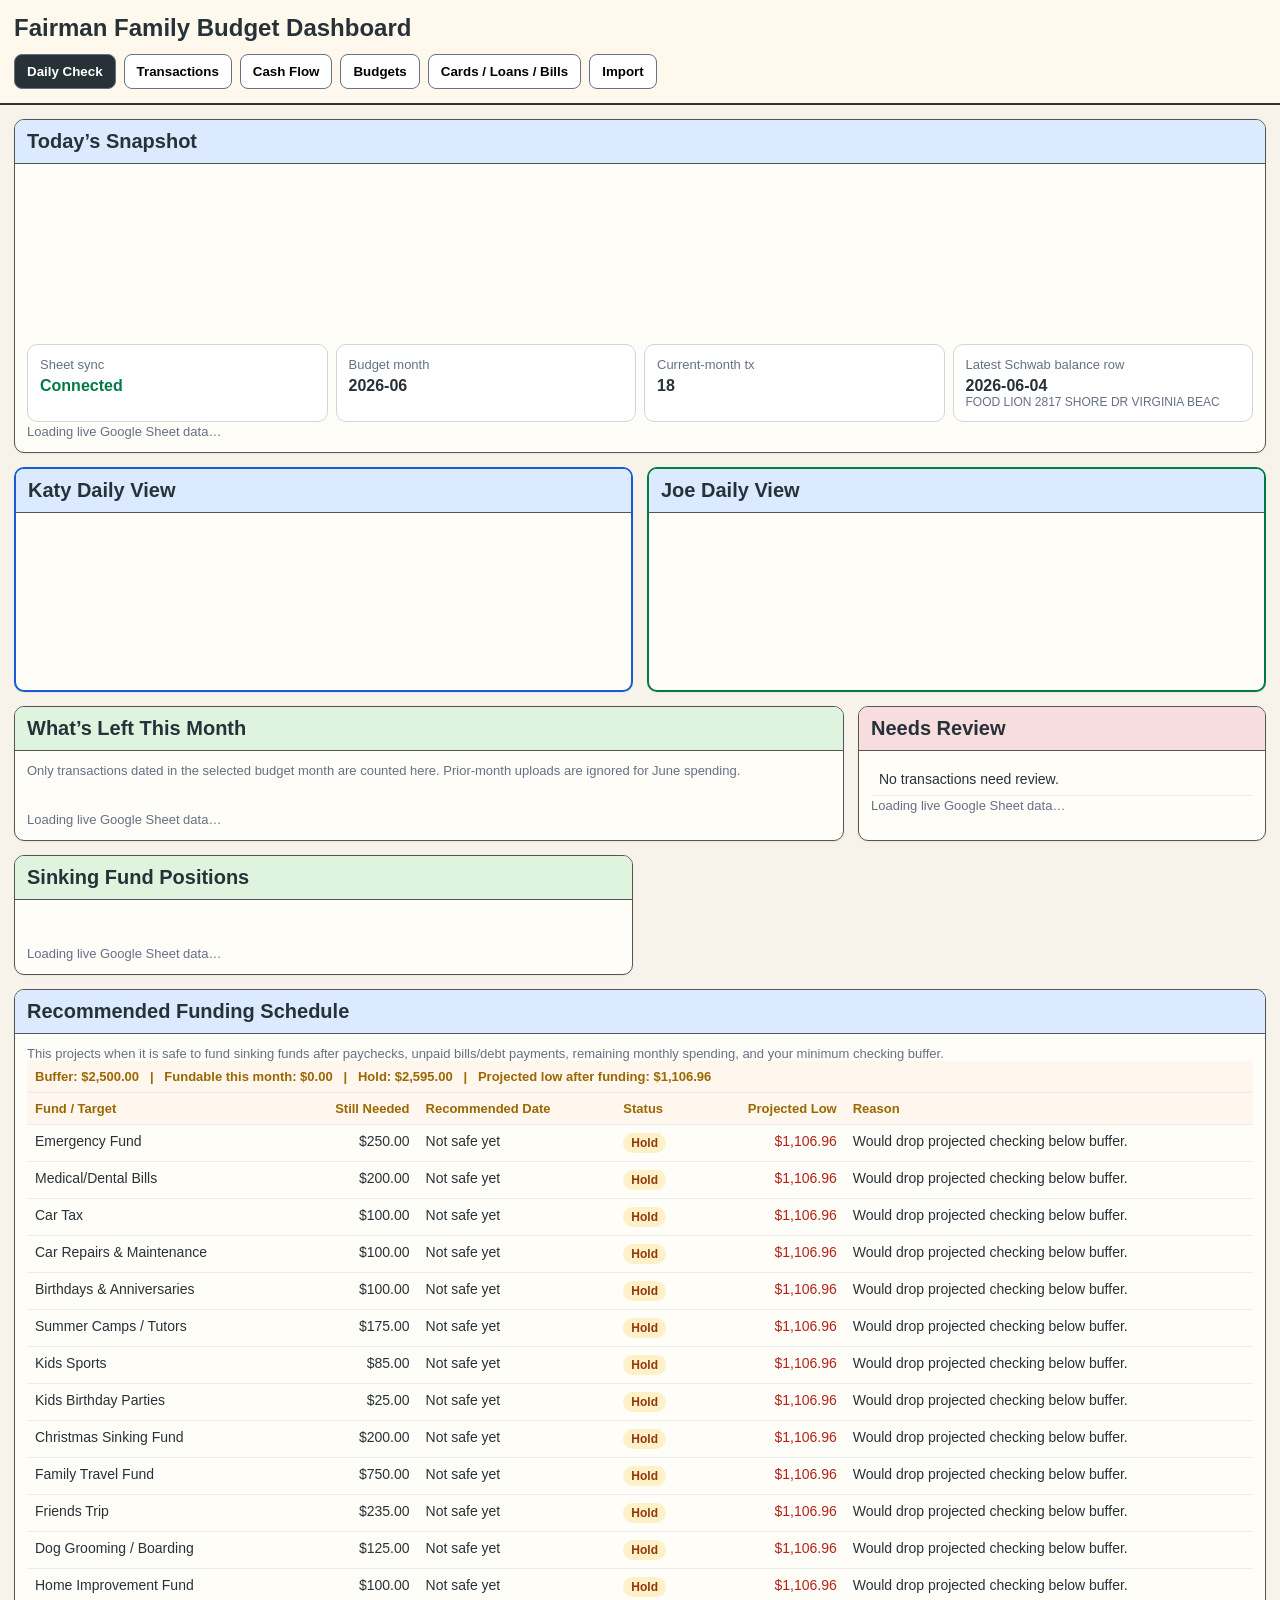
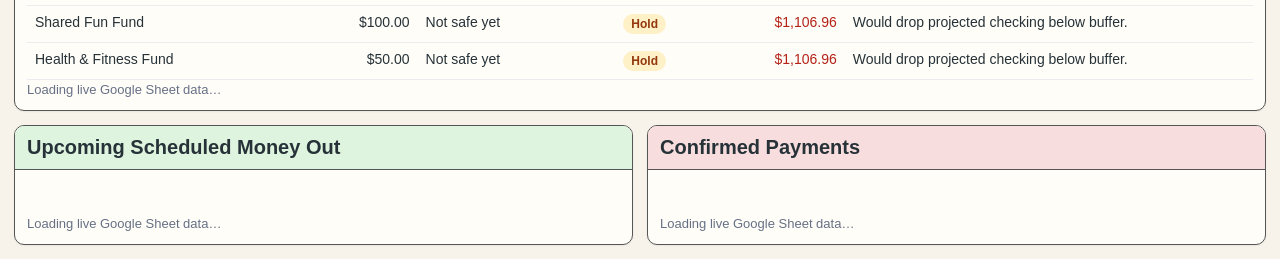
==== commit 8e64bb63: "Add files via upload" ====
--- a/index.html
+++ b/index.html
@@ -1221,7 +1221,7 @@
    To make the API URL work in incognito/for both Joe and Katy, paste your Apps Script Web App URL below.
    Example: const HARD_CODED_APPS_SCRIPT_URL_V20 = 'https://script.google.com/macros/s/.../exec';
 */
-const HARD_CODED_APPS_SCRIPT_URL_V20 = 'https://script.google.com/macros/s/AKfycbxNDg-2Qfawsm1OlcZ5HTJtZkuIzKsvHYzSCglfgh7ZctioGG7VWKldlKAMiuUSceNH/exec';
+const HARD_CODED_APPS_SCRIPT_URL_V20 = 'https://script.google.com/macros/s/AKfycbzZV0hPGiWehLkAkJm15z4vUB3utNCt85DwpoWj6hfCmxREyEZmvQVkDiXwlNdjAudR/exec';
 
 save = function(){ /* no-op: Google Sheets is the database */ };
 load = function(){ return structuredClone ? structuredClone(initialData) : JSON.parse(JSON.stringify(initialData)); };
@@ -3312,26 +3312,21 @@
   };
 
   function latestSchwabBalanceStable(){
-    const all=txs().map((t,i)=>({t,i,date:String(t.date||''),posted:String(t.posted||''),rb:t.runningBalance})).filter(o=>isSchwab(o.t)&&inMonth(o.t));
+    const all=txs().map((t,i)=>({t,i,k:key(t,i)})).filter(o=>isSchwab(o.t)&&inMonth(o.t));
     if(!all.length) return n(app.latestSchwabBalance);
-    const rbRows=all.filter(o=>o.rb!==undefined && o.rb!==null && o.rb!=='' && Number.isFinite(Number(o.rb)));
-    if(rbRows.length){
-      // Pick the newest row with a running balance. If same day, pick the first row in import/display order.
-      rbRows.sort((a,b)=>{
-        const d=b.date.localeCompare(a.date); if(d) return d;
-        const p=b.posted.localeCompare(a.posted); if(p) return p;
-        return a.i-b.i;
-      });
-      const base=rbRows[0];
-      let bal=n(base.rb);
-      // Apply newer Schwab rows that lack running balance. For same-day CSV imports, newer rows often appear above the running-balance row.
-      all.forEach(o=>{
-        const hasRb=o.rb!==undefined && o.rb!==null && o.rb!=='' && Number.isFinite(Number(o.rb));
-        if(hasRb) return;
-        const laterDate=o.date>base.date || (o.date===base.date && o.posted>base.posted);
-        const sameDayAbove=o.date===base.date && o.posted===base.posted && o.i<base.i;
-        if(laterDate || sameDayAbove) bal += n(o.t.amount);
-      });
+    all.sort((a,b)=>a.k.localeCompare(b.k));
+    // Start from the latest row WITH a running balance, then apply later Schwab rows without balances.
+    let rbIdx=-1, bal=NaN;
+    for(let i=0;i<all.length;i++){
+      const rb=all[i].t.runningBalance;
+      if(rb!==undefined && rb!==null && rb!=='' && Number.isFinite(Number(rb))){ rbIdx=i; bal=n(rb); }
+    }
+    if(rbIdx>=0){
+      for(let i=rbIdx+1;i<all.length;i++){
+        const rb=all[i].t.runningBalance;
+        if(rb!==undefined && rb!==null && rb!=='' && Number.isFinite(Number(rb))) bal=n(rb);
+        else bal += n(all[i].t.amount);
+      }
       app.latestSchwabBalance=bal;
       return bal;
     }
@@ -3501,9 +3496,12 @@
       ['Checking now',money(checking),checking<2500?'warn':'ok'],
       ['Monthly spend left',money(left),left<0?'bad':left<400?'warn':'ok'],
       ['Sinking fund net',money(sink),sink<0?'bad':'ok'],
-      ['Needs review',needs,needs?'warn':'ok']
+      ['Needs review',needs,needs?'warn':'ok'],
+      ['Sheet sync',(typeof getApiUrl==='function'&&getApiUrl())?'Connected':'No API URL',(typeof getApiUrl==='function'&&getApiUrl())?'ok':'warn'],
+      ['Budget month',esc(app.month||''),''],
+      ['Current-month tx',txs().filter(inMonth).length,''],
+      ['Latest Schwab balance row',latest?`${esc(latest.date)}<div class="tiny">${esc(latest.description||latest.rawDescription||'')}</div>`:'—','']
     ].map(m=>`<div class="metric"><div class="label">${m[0]}</div><div class="value ${m[2]||''}">${m[1]}</div></div>`).join('');
-    document.getElementById('dataHealthV23')?.remove();
 
     const rem=document.getElementById('remainingTable');
     if(rem){ rem.innerHTML='<tr><th>Category</th><th class="num">Budget</th><th class="num">Net Spent</th><th class="num">Left</th><th>Progress</th></tr>'+budgets.map(b=>{ const spent=txSpendByCategory(b.name), remaining=n(b.budget)-spent, pct=b.budget?Math.max(0,Math.min(100,Math.round(spent/b.budget*100))):0; const cls=remaining<0?'bad':pct>80?'warn':''; return `<tr><td>${esc(b.friendly||b.name)}</td><td class="num">${money(b.budget)}</td><td class="num ${spent<0?'ok':''}">${money(spent)}</td><td class="num ${remaining<0?'bad':''}">${money(remaining)}</td><td><div class="progress"><div class="bar ${cls}" style="width:${pct}%"></div></div><div class="tiny">${pct}%</div></td></tr>`; }).join(''); }
@@ -3518,14 +3516,14 @@
   window.renderBudgets=function(){ try{ if(typeof oldRenderBudgets==='function') oldRenderBudgets(); }catch(e){} const table=document.getElementById('sinkingTable'); if(table){ table.innerHTML='<tr><th>Fund</th><th class="num">Carried Balance</th><th class="num">Planned Monthly</th><th class="num">Actual / Contributed</th><th class="num">Spent This Month</th><th class="num">Current Position</th></tr>'+(app.sinkingFunds||[]).map(f=>{ const actual=sinkingContributionStable(f.name), spent=f.name==='Debt Payoff'?0:txSpendByCategory(f.name), pos=sinkingPositionStable(f); return `<tr><td>${esc(f.name)}${f.name==='Debt Payoff'?'<div class="tiny">Explicit Debt Payoff Extra only.</div>':''}</td><td class="num">${f.name==='Debt Payoff'?'—':money(f.balance)}</td><td class="num">${money(f.budget)}</td><td class="num">${money(actual)}</td><td class="num">${f.name==='Debt Payoff'?'—':money(spent)}</td><td class="num ${pos<0?'bad':'ok'}">${money(pos)}</td></tr>`; }).join(''); } };
   const oldRenderDebts=window.renderDebts;
   window.renderDebts=function(){
-    try{ if(typeof oldRenderDebts==='function') oldRenderDebts(); }catch(e){}
     const pc=cardPaidMapStable(), pl=loanPaidMapStable();
     const cc=document.getElementById('ccTable'); if(cc) cc.innerHTML='<tr><th>Name</th><th class="num">Owed</th><th class="num">Min</th><th class="num">Confirmed Paid</th><th>Due</th><th class="num">APR</th></tr>'+(app.creditCards||[]).map(c=>`<tr><td>${esc(c.name)}</td><td class="num">${money(abs(c.owed))}</td><td class="num">${money(c.min)}</td><td class="num">${money(pc[c.name]||0)}</td><td>${esc(c.due)}</td><td class="num">${n(c.apr).toFixed(2)}%</td></tr>`).join('');
     const lt=document.getElementById('loanTable'); if(lt) lt.innerHTML='<tr><th>Name</th><th class="num">Owed</th><th class="num">Payment</th><th class="num">Confirmed Paid</th><th>Due</th><th class="num">APR</th></tr>'+(app.loans||[]).map(l=>`<tr><td>${esc(l.name)}</td><td class="num">${money(abs(l.owed))}</td><td class="num">${money(l.min)}</td><td class="num">${money(pl[l.name]||0)}</td><td>${esc(l.due)}</td><td class="num">${n(l.apr).toFixed(2)}%</td></tr>`).join('');
+    const bt=document.getElementById('billTable'); if(bt && typeof oldRenderDebts==='function'){ try{ oldRenderDebts(); }catch(e){} }
   };
 
   function setPlaceholders(){
-    const top=document.getElementById('topMetrics'); if(top) top.innerHTML=['Checking now','Monthly spend left','Sinking fund net','Needs review'].map(label=>`<div class="metric"><div class="label">${label}</div><div class="value loading-value">Loading</div></div>`).join('');
+    const top=document.getElementById('topMetrics'); if(top) top.innerHTML=['Checking now','Monthly spend left','Sinking fund net','Needs review','Sheet sync','Budget month','Current-month tx','Latest Schwab balance row'].map(label=>`<div class="metric"><div class="label">${label}</div><div class="value loading-value">Loading</div></div>`).join('');
     ['katyView','joeView'].forEach(id=>{ const el=document.getElementById(id); if(el) el.innerHTML='<div class="small">Loading live Google Sheet data…</div>'; });
   }
   const prevLoad=window.loadFromSheet;
@@ -3538,207 +3536,22 @@
   }
   // If a sheet load is configured, show placeholders immediately so stale embedded data never appears as final truth.
   try{ if(typeof getApiUrl==='function' && getApiUrl()) setPlaceholders(); else document.body.classList.remove('v45-awaiting-sheet'); }catch(e){ document.body.classList.remove('v45-awaiting-sheet'); }
-  setTimeout(()=>{
-    try{
-      const hasApi = (typeof getApiUrl==='function' && getApiUrl());
-      if(!hasApi){ renderCashflow(); renderDaily(); renderBudgets(); renderDebts(); document.body.classList.remove('v45-awaiting-sheet'); }
-    }catch(e){ document.body.classList.remove('v45-awaiting-sheet'); }
-  }, 2500);
+  setTimeout(()=>{ try{ renderCashflow(); renderDaily(); renderBudgets(); renderDebts(); }catch(e){} document.body.classList.remove('v45-awaiting-sheet'); }, 2500);
 })();
 </script>
 
 
 
-
 <script>
-/* ===== v29 minimal repair guard =====
-   Removes the bad v47 layer, keeps v45 probability forecast, and prevents stale embedded data from showing while Google Sheets loads.
+/* ===== v54: Cash Flow Katy paycheck repair ONLY =====
+   Uses the attached file as-is and changes only Cash Flow paycheck sourcing.
+   Fix: merge the live Sheet paycheck list with the embedded paycheck schedule by name,
+   normalize dates, and only hide a paycheck when a real matching Schwab deposit exists.
 */
 (function(){
-  function setFourPlaceholders(){
-    const top=document.getElementById('topMetrics');
-    if(top) top.innerHTML=['Checking now','Monthly spend left','Sinking fund net','Needs review'].map(label=>`<div class="metric"><div class="label">${label}</div><div class="value loading-value">Loading</div></div>`).join('');
-    ['katyView','joeView'].forEach(id=>{ const el=document.getElementById(id); if(el) el.innerHTML='<div class="small">Loading live Google Sheet data…</div>'; });
-  }
-  function hasApi(){ try{return typeof getApiUrl==='function' && !!getApiUrl();}catch(e){return false;} }
-  function renderAllSafe(){ try{ if(typeof renderCashflow==='function') renderCashflow(); if(typeof renderDaily==='function') renderDaily(); if(typeof renderBudgets==='function') renderBudgets(); if(typeof renderDebts==='function') renderDebts(); document.getElementById('dataHealthV23')?.remove(); }catch(e){ console.warn('renderAllSafe failed',e); } }
-  const priorLoad = typeof loadFromSheet==='function' ? loadFromSheet : null;
-  if(priorLoad){
-    loadFromSheet = async function(){
-      if(hasApi()){ document.body.classList.add('v45-awaiting-sheet'); setFourPlaceholders(); }
-      try{
-        const result = await priorLoad.apply(this, arguments);
-        renderAllSafe();
-        return result;
-      } finally {
-        document.body.classList.remove('v45-awaiting-sheet','loading');
-      }
-    };
-  }
-  if(hasApi()){
-    document.body.classList.add('v45-awaiting-sheet');
-    setFourPlaceholders();
-  } else {
-    document.body.classList.remove('v45-awaiting-sheet','loading');
-  }
-})();
-</script>
-
-
-<script>
-/* ===== v49: Cash Flow income repair ONLY =====
-   Fixes missing paycheck rows in Cash Flow without touching splits, debts, budgets, imports, or cards/loans/bills.
-   Problem: paychecks loaded from Sheets can have non-ISO dates, stale received flags, or missing rows.
-   Fix: normalize paycheck dates, fall back to the embedded paycheck schedule by name, and only hide a future paycheck if a real matching deposit exists.
-*/
-(function(){
-  function n49(v){ const n=Number(v); return Number.isFinite(n)?n:0; }
-  function abs49(v){ return Math.abs(n49(v)); }
-  function today49(){
-    const raw = (app && app.today) ? app.today : new Date().toISOString().slice(0,10);
-    return normalizeDate49(raw) || String(raw).slice(0,10);
-  }
-  function normalizeDate49(value){
-    if(value === undefined || value === null || value === '') return '';
-    if(typeof value === 'number'){
-      // Google Sheets serial date fallback. 25569 = 1970-01-01.
-      const d = new Date(Math.round((value - 25569) * 86400 * 1000));
-      if(!Number.isNaN(d.getTime())) return d.toISOString().slice(0,10);
-    }
-    const raw = String(value).trim();
-    let m = raw.match(/^(\d{4})[-\/](\d{1,2})[-\/](\d{1,2})/);
-    if(m) return `${m[1]}-${String(m[2]).padStart(2,'0')}-${String(m[3]).padStart(2,'0')}`;
-    m = raw.match(/^(\d{1,2})[-\/](\d{1,2})[-\/](\d{2,4})$/);
-    if(m){
-      const y = m[3].length === 2 ? '20' + m[3] : m[3];
-      return `${y}-${String(m[1]).padStart(2,'0')}-${String(m[2]).padStart(2,'0')}`;
-    }
-    const d = new Date(raw);
-    if(!Number.isNaN(d.getTime())) return d.toISOString().slice(0,10);
-    return raw.slice(0,10);
-  }
-  function initialPaychecks49(){
-    try { return (initialData && Array.isArray(initialData.paychecks)) ? initialData.paychecks : []; }
-    catch(e){ return []; }
-  }
-  function normalizedPaychecks49(){
-    const byName = new Map();
-    initialPaychecks49().forEach(p => {
-      if(p && p.name) byName.set(String(p.name), {...p, date: normalizeDate49(p.date), amount: n49(p.amount)});
-    });
-    (app.paychecks || []).forEach(p => {
-      if(!p) return;
-      const name = String(p.name || p.type || p.label || '').trim();
-      if(!name) return;
-      const fallback = byName.get(name) || {};
-      byName.set(name, {
-        ...fallback,
-        ...p,
-        name,
-        date: normalizeDate49(p.date || p.payDate || p.paymentDate || fallback.date),
-        amount: n49(p.amount || fallback.amount),
-        received: p.received
-      });
-    });
-    return [...byName.values()].filter(p => p.name && p.date && p.amount).sort((a,b)=>String(a.date).localeCompare(String(b.date)));
-  }
-  function isSchwab49(t){ return String(t.source || t.account || '').toLowerCase().includes('schwab'); }
-  function inMonth49(t){ return String(t.date || '').slice(0,7) === String(app.month || '').slice(0,7); }
-  function realDepositExistsForPaycheck49(p){
-    const target = abs49(p.amount);
-    if(!target) return false;
-    return (app.transactions || []).some(t => {
-      const amt = n49(t.amount);
-      if(amt <= 0) return false;
-      if(!inMonth49(t)) return false;
-      if(!isSchwab49(t)) return false;
-      if(Math.abs(abs49(amt) - target) > 1.00) return false;
-      const desc = String(t.description || t.rawDescription || '').toLowerCase();
-      return desc.includes('payroll') || desc.includes('deposit') || desc.includes('direct dep') || desc.includes('marinemax') || true;
-    });
-  }
-  function paycheckShouldShowInCashflow49(p){
-    const pDate = normalizeDate49(p.date);
-    const tDate = today49();
-    if(!pDate || pDate < tDate) return false;
-    // Future stale TRUE/FALSE values from the sheet are not trusted. Only a real matching deposit hides income.
-    return !realDepositExistsForPaycheck49({...p, date:pDate});
-  }
-  function variableReserveEvents49(){
-    // Use the existing probability-reserve logic if present; otherwise no reserve. This avoids touching that model.
-    try {
-      if(typeof variableReserveEvents === 'function') return variableReserveEvents();
-    } catch(e) {}
-    return [];
-  }
-  function fixedScheduledFuture49(){
-    try {
-      if(typeof unpaidScheduledFuture === 'function') return unpaidScheduledFuture();
-    } catch(e) {}
-    return [];
-  }
-  function startingBalance49(){
-    try {
-      if(typeof latestSchwabBalanceStable === 'function') return n49(latestSchwabBalanceStable());
-      if(typeof currentCheckingBalanceV21 === 'function') return n49(currentCheckingBalanceV21());
-      if(typeof currentCheckingBalance === 'function') return n49(currentCheckingBalance());
-    } catch(e) {}
-    return n49(app.latestSchwabBalance);
-  }
-
-  window.cashflowRows = function(){
-    let bal = startingBalance49();
-    const rows = [[today49(), 'Latest Schwab/current checking balance', 0, bal, 'Start']];
-    const events = [];
-
-    normalizedPaychecks49().forEach(p => {
-      if(paycheckShouldShowInCashflow49(p)) events.push({date: normalizeDate49(p.date), name: p.name, amount: n49(p.amount), type: 'Income'});
-    });
-
-    fixedScheduledFuture49().forEach(x => events.push({date: normalizeDate49(x.date), name: x.name + ' (' + x.bucket + ')', amount: -n49(x.left), type: x.bucket}));
-    variableReserveEvents49().forEach(e => events.push({...e, date: normalizeDate49(e.date), amount: n49(e.amount)}));
-
-    events
-      .filter(e => e.date && e.date >= today49() && n49(e.amount) !== 0)
-      .sort((a,b) => String(a.date).localeCompare(String(b.date)) || (String(a.type)==='Income' ? -1 : 1))
-      .forEach(e => {
-        bal += n49(e.amount);
-        rows.push([e.date, e.name, e.amount, bal, bal < 0 ? 'Negative' : bal < 2500 ? 'Low' : 'OK']);
-      });
-    return rows;
-  };
-
-  window.renderCashflow = function(){
-    const table = document.getElementById('cashflowTable');
-    if(!table) return;
-    const reserveTotal = variableReserveEvents49().reduce((a,e)=>a+Math.abs(n49(e.amount)),0);
-    table.innerHTML = `<tr><th colspan="5">Forecast model: fixed bills/debt + future paychecks + probability-based variable reserve. Remaining variable reserve this month: ${money(reserveTotal)}</th></tr>` +
-      '<tr><th>Date</th><th>Event</th><th class="num">Amount</th><th class="num">Projected Checking</th><th>Status</th></tr>' +
-      cashflowRows().map(r => {
-        const cls = r[4] === 'Negative' ? 'bad' : r[4] === 'Low' ? 'warn' : 'ok';
-        return `<tr><td>${esc(r[0])}</td><td>${esc(r[1])}</td><td class="num">${money(r[2])}</td><td class="num ${cls}">${money(r[3])}</td><td><span class="pill ${cls}">${esc(r[4])}</span></td></tr>`;
-      }).join('');
-  };
-
-  try { renderCashflow(); } catch(e) { console.warn('v49 cashflow income repair render skipped', e); }
-})();
-</script>
-
-</body></html>
-<script>
-/* ===== v50: Cash Flow full forecast repair ONLY =====
-   Restores the complete Cash Flow model after the v49 income-only patch:
-   - future paychecks
-   - unpaid fixed bills / credit-card minimums / loan payments
-   - probability-based variable spending reserve
-   - remaining planned sinking-fund contributions
-   This patch only overrides cashflowRows() and renderCashflow().
-*/
-(function(){
-  function n50(v){ const n=Number(v); return Number.isFinite(n)?n:0; }
-  function abs50(v){ return Math.abs(n50(v)); }
-  function month50(){ return String((app && app.month) || new Date().toISOString().slice(0,7)).slice(0,7); }
-  function normalizeDate50(value){
+  function n54(v){ const n=Number(v); return Number.isFinite(n)?n:0; }
+  function abs54(v){ return Math.abs(n54(v)); }
+  function normDate54(value){
     if(value === undefined || value === null || value === '') return '';
     if(typeof value === 'number'){
       const d = new Date(Math.round((value - 25569) * 86400 * 1000));
@@ -3753,412 +3566,82 @@
     if(!Number.isNaN(d.getTime())) return d.toISOString().slice(0,10);
     return raw.slice(0,10);
   }
-  function today50(){ return normalizeDate50((app && app.today) || new Date().toISOString().slice(0,10)); }
-  function dateFromDue50(due){ return `${month50()}-${String(due || 1).padStart(2,'0')}`; }
-  function isSchwab50(t){ return String(t.source || t.account || '').toLowerCase().includes('schwab'); }
-  function inMonth50(t){ return String(normalizeDate50(t.date || t.posted || '')).slice(0,7) === month50(); }
-  function startingBalance50(){
-    try { if(typeof latestSchwabBalanceStable === 'function') return n50(latestSchwabBalanceStable()); } catch(e) {}
-    try { if(typeof currentCheckingBalanceV21 === 'function') return n50(currentCheckingBalanceV21()); } catch(e) {}
-    try { if(typeof currentCheckingBalance === 'function') return n50(currentCheckingBalance()); } catch(e) {}
-    const rows = (app.transactions || [])
-      .map((t,i)=>({t,i,date:normalizeDate50(t.date || t.posted || '')}))
-      .filter(o=>isSchwab50(o.t) && o.t.runningBalance !== undefined && o.t.runningBalance !== null && o.t.runningBalance !== '')
-      .sort((a,b)=>(b.date + '|' + String(b.i).padStart(6,'0')).localeCompare(a.date + '|' + String(a.i).padStart(6,'0')));
-    if(rows.length) return n50(rows[0].t.runningBalance);
-    return n50(app.latestSchwabBalance);
-  }
-  function normalizedPaychecks50(){
+  function today54(){ return normDate54((app && app.today) || new Date().toISOString().slice(0,10)); }
+  function month54(){ return String((app && app.month) || today54().slice(0,7)).slice(0,7); }
+  function isSchwab54(t){ return String((t&&t.source)||'' + ' ' + ((t&&t.account)||'')).toLowerCase().includes('schwab') || String((t&&t.account)||'').toLowerCase().includes('schwab'); }
+  function txInMonth54(t){ return String(normDate54((t&&t.date) || (t&&t.posted) || '')).slice(0,7) === month54(); }
+  function mergedPaychecks54(){
     const byName = new Map();
-    try { (initialData.paychecks || []).forEach(p=>{ if(p && p.name) byName.set(String(p.name), {...p, date:normalizeDate50(p.date), amount:n50(p.amount)}); }); } catch(e) {}
-    (app.paychecks || []).forEach(p=>{
-      const name = String(p?.name || p?.type || p?.label || '').trim();
-      if(!name) return;
-      const fallback = byName.get(name) || {};
-      byName.set(name, {...fallback, ...p, name, date:normalizeDate50(p.date || p.payDate || p.paymentDate || fallback.date), amount:n50(p.amount || fallback.amount)});
-    });
-    return [...byName.values()].filter(p=>p.name && p.date && p.amount).sort((a,b)=>String(a.date).localeCompare(String(b.date)));
-  }
-  function realDepositExistsForPaycheck50(p){
-    const target = abs50(p.amount);
+    try{
+      (initialData.paychecks || []).forEach(p=>{
+        const name = String((p&&p.name) || '').trim();
+        if(name) byName.set(name, {...p, name, date:normDate54(p.date), amount:n54(p.amount)});
+      });
+    }catch(e){}
+    try{
+      (app.paychecks || []).forEach(p=>{
+        const name = String((p&&p.name) || (p&&p.label) || (p&&p.type) || '').trim();
+        if(!name) return;
+        const fallback = byName.get(name) || {};
+        byName.set(name, {
+          ...fallback,
+          ...p,
+          name,
+          date: normDate54(p.date || p.payDate || p.paymentDate || fallback.date),
+          amount: n54(p.amount || fallback.amount),
+          received: p.received
+        });
+      });
+    }catch(e){}
+    return [...byName.values()].filter(p=>p.name && p.date && n54(p.amount)).sort((a,b)=>String(a.date).localeCompare(String(b.date)) || String(a.name).localeCompare(String(b.name)));
+  }
+  function realDepositExists54(p){
+    const target = abs54(p.amount);
     if(!target) return false;
     return (app.transactions || []).some(t=>{
-      const amt = n50(t.amount);
-      if(amt <= 0 || !isSchwab50(t) || !inMonth50(t)) return false;
-      return Math.abs(abs50(amt) - target) <= 1.00;
+      const amt = n54(t.amount);
+      if(amt <= 0 || !txInMonth54(t)) return false;
+      const sourceLooksRight = isSchwab54(t) || /PAYROLL|DIRECT DEP|DEPOSIT/i.test(String(t.description || t.rawDescription || ''));
+      return sourceLooksRight && Math.abs(abs54(amt) - target) <= 1.00;
     });
   }
-  function futurePaycheckEvents50(){
-    const tdy = today50();
-    return normalizedPaychecks50()
-      .filter(p=>p.date >= tdy && !realDepositExistsForPaycheck50(p))
-      .map(p=>({date:p.date, name:p.name, amount:n50(p.amount), type:'Income', priority:0}));
-  }
-  const VARIABLE_NAMES_50 = new Set(['Groceries','Dog Food','Auto Fuel & Maintenance','Basic Health & Personal Care','House Cleaning','Services']);
-  function paidFor50(x){ try { if(typeof paidForScheduled === 'function') return n50(paidForScheduled(x)); } catch(e) {} return 0; }
-  function fixedScheduledEvents50(){
-    const items=[];
-    (app.bills || []).forEach(b=>{ if(!VARIABLE_NAMES_50.has(b.name)) items.push({kind:'bill', name:b.name, amount:n50(b.amount), due:b.due, bucket:'Bills'}); });
-    (app.creditCards || []).forEach(c=>items.push({kind:'card', name:c.name, amount:n50(c.min), due:c.due, bucket:'Credit Cards'}));
-    (app.loans || []).forEach(l=>items.push({kind:'loan', name:l.name, amount:n50(l.min), due:l.due, bucket:'Loans'}));
-    return items.map(x=>{
-      const paid = paidFor50(x);
-      return {...x, paid, left:Math.max(0, n50(x.amount)-paid), date:dateFromDue50(x.due)};
-    }).filter(x=>x.left > 0.009 && x.date >= today50()).map(x=>({date:x.date, name:`${x.name} (${x.bucket})`, amount:-x.left, type:x.bucket, priority:1}));
-  }
-  function txSpend50(cat){
-    try { if(typeof txSpendByCategory === 'function') return n50(txSpendByCategory(cat)); } catch(e) {}
-    return 0;
-  }
-  function combinedBudgetRows50(){
-    const rows=[];
-    (app.spendingBudgets || []).forEach(b=>rows.push({name:b.name, budget:n50(b.budget)}));
-    (app.bills || []).forEach(b=>{ if(VARIABLE_NAMES_50.has(b.name) && !rows.some(r=>r.name===b.name)) rows.push({name:b.name, budget:n50(b.amount)}); });
+  function paycheckEvents54(){
+    const today = today54();
+    return mergedPaychecks54()
+      .filter(p=>String(p.date) >= today && !realDepositExists54(p))
+      .map(p=>({date:p.date, name:p.name, amount:n54(p.amount), type:'Income'}));
+  }
+
+  window.cashflowRows = function(){
+    const start = (typeof latestSchwabBalanceStable === 'function') ? n54(latestSchwabBalanceStable()) : n54(app.latestSchwabBalance);
+    let bal = start;
+    const rows = [[today54(), 'Latest Schwab/current checking balance', 0, bal, 'Start']];
+    const events = [];
+
+    paycheckEvents54().forEach(e=>events.push(e));
+    try { (fixedScheduledFuture() || []).forEach(x=>events.push({date:x.date, name:x.name+' ('+x.bucket+')', amount:-n54(x.left), type:x.bucket})); } catch(e) {}
+    try { (variableReserveEvents() || []).forEach(e=>events.push(e)); } catch(e) {}
+
+    events
+      .filter(e=>e && e.date && String(e.date) >= today54() && n54(e.amount)!==0)
+      .sort((a,b)=>String(a.date).localeCompare(String(b.date)) || (n54(b.amount)-n54(a.amount)) || String(a.name).localeCompare(String(b.name)))
+      .forEach(e=>{ bal += n54(e.amount); rows.push([e.date, e.name, e.amount, bal, bal < 0 ? 'Negative' : bal < 2500 ? 'Low' : 'OK']); });
     return rows;
-  }
-  function reserveWeight50(name){
-    if(['Groceries','Dog Food','Auto Fuel & Maintenance','Services','House Cleaning','Household Consumables'].includes(name)) return 1;
-    if(['Basic Health & Personal Care','Kids Miscellaneous','Kids Experiences','Date Nights','Alcohol & Entertainment','Household Miscellaneous'].includes(name)) return 0.65;
-    return 0;
-  }
-  function remainingFridays50(){
-    const out=[]; const [y,m]=month50().split('-').map(Number); if(!y || !m) return [today50()];
-    const end = new Date(y, m, 0);
-    const d = new Date(today50() + 'T00:00:00');
-    while(d <= end){ if(d.getDay() === 5) out.push(d.toISOString().slice(0,10)); d.setDate(d.getDate()+1); }
-    return out.length ? out : [today50()];
-  }
-  function variableReserveEvents50(){
-    const reserves=[];
-    combinedBudgetRows50().forEach(b=>{
-      const weight = reserveWeight50(b.name);
-      if(weight <= 0) return;
-      const left = Math.max(0, n50(b.budget) - txSpend50(b.name));
-      const reserve = left * weight;
-      if(reserve > 0.009) reserves.push({name:b.name, amount:reserve});
-    });
-    const total = reserves.reduce((a,x)=>a+x.amount,0);
-    if(total <= 0) return [];
-    const fridays = remainingFridays50();
-    const per = total / fridays.length;
-    return fridays.map((date,idx)=>({date, name:'Variable spending reserve (probability-based)', amount:-(idx===fridays.length-1 ? total - per*(fridays.length-1) : per), type:'Reserve', priority:2}));
-  }
-  function splitContribution50(fundName){
-    return (app.transactions || []).filter(t=>inMonth50(t)).reduce((total,t)=>{
-      const splits = Array.isArray(t.splits) ? t.splits : [];
-      if(splits.length){
-        return total + splits.filter(s=>s.category===fundName && s.treatment==='Sinking Fund Contribution').reduce((a,s)=>a+abs50(s.amount),0);
-      }
-      const tr = t.treatment || t.type || 'Auto';
-      if(t.category === fundName && tr === 'Sinking Fund Contribution') return total + abs50(t.amount);
-      return total;
-    },0);
-  }
-  function remainingSinkingContribution50(f){
-    if(!f || String(f.name || '').trim() === 'Debt Payoff') return 0;
-    const already = n50(f.saved) + splitContribution50(f.name);
-    return Math.max(0, n50(f.budget) - already);
-  }
-  function sinkingFundContributionEvents50(){
-    const remainingFunds = (app.sinkingFunds || [])
-      .map(f=>({name:f.name, amount:remainingSinkingContribution50(f)}))
-      .filter(f=>f.amount > 0.009);
-    if(!remainingFunds.length) return [];
-
-    const payDates = futurePaycheckEvents50().map(e=>e.date).filter(d=>d>=today50());
-    const dates = payDates.length ? payDates : [remainingFridays50()[0] || today50()];
-    const events=[];
-    remainingFunds.forEach(f=>{
-      const per = f.amount / dates.length;
-      dates.forEach((date,idx)=>{
-        const amount = idx===dates.length-1 ? f.amount - per*(dates.length-1) : per;
-        if(amount > 0.009) events.push({date, name:`${f.name} sinking fund contribution`, amount:-amount, type:'Sinking Fund', priority:3});
-      });
-    });
-    return events;
-  }
-  function allCashflowEvents50(){
-    return [
-      ...futurePaycheckEvents50(),
-      ...fixedScheduledEvents50(),
-      ...variableReserveEvents50(),
-      ...sinkingFundContributionEvents50()
-    ].filter(e=>e.date && e.date >= today50() && n50(e.amount)!==0)
-     .sort((a,b)=>String(a.date).localeCompare(String(b.date)) || n50(a.priority)-n50(b.priority) || String(a.name).localeCompare(String(b.name)));
-  }
-
-  window.cashflowRows = function(){
-    let bal = startingBalance50();
-    const rows = [[today50(), 'Latest Schwab/current checking balance', 0, bal, 'Start']];
-    allCashflowEvents50().forEach(e=>{
-      bal += n50(e.amount);
-      rows.push([e.date, e.name, e.amount, bal, bal < 0 ? 'Negative' : bal < 2500 ? 'Low' : 'OK']);
-    });
-    return rows;
-  };
-
+  };
+
+  const priorRenderCashflow54 = window.renderCashflow;
   window.renderCashflow = function(){
     const table=document.getElementById('cashflowTable');
-    if(!table) return;
-    const variableReserveTotal = variableReserveEvents50().reduce((a,e)=>a+abs50(e.amount),0);
-    const sinkingContributionTotal = sinkingFundContributionEvents50().reduce((a,e)=>a+abs50(e.amount),0);
-    table.innerHTML = `<tr><th colspan="5">Forecast model: fixed bills/debt + future paychecks + probability-based variable reserve + planned sinking-fund contributions. Remaining variable reserve: ${money(variableReserveTotal)} | Remaining sinking-fund contributions: ${money(sinkingContributionTotal)}</th></tr>` +
-      '<tr><th>Date</th><th>Event</th><th class="num">Amount</th><th class="num">Projected Checking</th><th>Status</th></tr>' +
+    if(!table){ if(typeof priorRenderCashflow54==='function') return priorRenderCashflow54(); return; }
+    let totalReserve = 0;
+    try { totalReserve = (variableReserveEvents() || []).reduce((a,e)=>a+abs54(e.amount),0); } catch(e) {}
+    table.innerHTML=`<tr><th colspan="5">Forecast model: fixed bills/debt + future paychecks + probability-based variable reserve. Remaining variable reserve this month: ${money(totalReserve)}</th></tr>`+
+      '<tr><th>Date</th><th>Event</th><th class="num">Amount</th><th class="num">Projected Checking</th><th>Status</th></tr>'+
       cashflowRows().map(r=>{ const cls=r[4]==='Negative'?'bad':r[4]==='Low'?'warn':'ok'; return `<tr><td>${esc(r[0])}</td><td>${esc(r[1])}</td><td class="num">${money(r[2])}</td><td class="num ${cls}">${money(r[3])}</td><td><span class="pill ${cls}">${esc(r[4])}</span></td></tr>`; }).join('');
   };
 
-  try { renderCashflow(); } catch(e) { console.warn('v50 full cashflow repair render skipped', e); }
+  try { renderCashflow(); } catch(e){ console.warn('v54 Katy paycheck repair render skipped', e); }
 })();
 </script>
 
-<script>
-/* ===== v51: Loan confirmed-paid allocation fix ONLY =====
-   Problem fixed: Mortgage and HELOC share the same Schwab/NFCU description, so the old matcher
-   counted both NFCU loan transactions for both loans. This patch allocates each unsplit loan
-   payment to exactly one loan using the closest expected/minimum payment amount.
-*/
-(function(){
-  function numV51(v){ const n=Number(v); return Number.isFinite(n)?n:0; }
-  function absV51(v){ return Math.abs(numV51(v)); }
-  function upperV51(s){ return String(s||'').toUpperCase(); }
-  function txDescV51(t){ return upperV51((t?.rawDescription||'')+' '+(t?.description||'')); }
-  function inMonthV51(t){
-    if(typeof currentMonthTxV21 === 'function') return currentMonthTxV21(t);
-    if(typeof inBudgetMonth === 'function') return inBudgetMonth(t);
-    return String(t?.date||'').slice(0,7) === String(app?.month||'');
-  }
-  function splitsV51(t){ return Array.isArray(t?.splits) ? t.splits : []; }
-  function loanKeysV51(loan){
-    const keys=[...(loan.paymentKeywords||[]), loan.name||''];
-    const name=upperV51(loan.name||'');
-    if(name.includes('MORTGAGE') || name.includes('NAVY')) keys.push('NFCU MORT DEBIT');
-    if(name.includes('HELOC')) keys.push('NFCU MORT DEBIT');
-    if(name.includes('BRIDGECREST')) keys.push('BRIDGECREST');
-    if(name.includes('WELLS FARGO')) keys.push('WELLS FARGO');
-    if(name.includes('APPLE WATCH')) keys.push('APPLE WATCH');
-    return [...new Set(keys.map(upperV51).filter(Boolean))];
-  }
-  function isLoanPaymentTxV51(t){
-    if(!inMonthV51(t)) return false;
-    const cat=String(t.category||'');
-    const treatment=String(t.treatment||'');
-    const d=txDescV51(t);
-    return cat==='Loan Payment' || treatment==='Loan Payment' || /NFCU MORT|BRIDGECREST|WELLS FARGO|APPLE WATCH/.test(d);
-  }
-  function expectedLoanPaymentV51(loan){
-    return absV51(loan.expected || loan.min || loan.payment || 0);
-  }
-  function loanPaidMapV51(){
-    const loans=app.loans||[];
-    const out={};
-    loans.forEach(l=>out[l.name]=0);
-
-    // 1) Exact split rows win. A split category names the loan directly, so no guessing.
-    (app.transactions||[]).filter(isLoanPaymentTxV51).forEach(t=>{
-      const sp=splitsV51(t);
-      if(!sp.length) return;
-      sp.forEach(s=>{
-        if(out[s.category] !== undefined && ['Loan Payment','Auto',''].includes(String(s.treatment||'Auto'))){
-          out[s.category] += absV51(s.amount);
-        }
-      });
-    });
-
-    // 2) For unsplit loan-payment transactions, assign each transaction to ONE best loan.
-    // This is the actual fix for Mortgage + HELOC sharing “NFCU MORT DEBIT”.
-    (app.transactions||[]).filter(t=>isLoanPaymentTxV51(t) && !splitsV51(t).length).forEach(t=>{
-      const d=txDescV51(t);
-      const amt=absV51(t.amount);
-      if(!amt) return;
-
-      const candidates=loans.filter(l=>loanKeysV51(l).some(k=>d.includes(k)));
-      if(!candidates.length) return;
-
-      let winner=candidates[0];
-      let bestDiff=Math.abs(amt-expectedLoanPaymentV51(winner));
-      candidates.forEach(l=>{
-        const diff=Math.abs(amt-expectedLoanPaymentV51(l));
-        if(diff < bestDiff){ winner=l; bestDiff=diff; }
-      });
-      out[winner.name] = (out[winner.name]||0) + amt;
-    });
-
-    // 3) Fallback: if no matching transaction was found for a loan, keep the Sheet-provided paidLoans value.
-    loans.forEach(l=>{
-      if((out[l.name]||0) <= 0 && app.paidLoans && numV51(app.paidLoans[l.name]) > 0){
-        out[l.name] = numV51(app.paidLoans[l.name]);
-      }
-      out[l.name] = Math.round((out[l.name]||0)*100)/100;
-    });
-    return out;
-  }
-
-  window.loanPaidMapStable = loanPaidMapV51;
-
-  const previousPaidForScheduledV51 = window.paidForScheduled;
-  window.paidForScheduled = function(x){
-    if(x && x.kind==='loan') return loanPaidMapV51()[x.name] || 0;
-    return typeof previousPaidForScheduledV51 === 'function' ? previousPaidForScheduledV51(x) : 0;
-  };
-
-  const previousRenderDebtsV51 = window.renderDebts;
-  window.renderDebts = function(){
-    if(typeof previousRenderDebtsV51 === 'function') previousRenderDebtsV51();
-    const table=document.getElementById('loanTable');
-    if(!table) return;
-    const paid=loanPaidMapV51();
-    table.innerHTML='<tr><th>Name</th><th class="num">Owed</th><th class="num">Payment</th><th class="num">Confirmed Paid</th><th>Due</th><th class="num">APR</th></tr>'+
-      (app.loans||[]).map(l=>`<tr><td>${esc(l.name)}</td><td class="num">${money(absV51(l.owed))}</td><td class="num">${money(l.min)}</td><td class="num">${money(paid[l.name]||0)}</td><td>${esc(l.due)}</td><td class="num">${numV51(l.apr).toFixed(2)}%</td></tr>`).join('');
-  };
-
-  try { renderDebts(); renderCashflow(); renderDaily(); } catch(e){ console.warn('v51 loan paid fix render skipped', e); }
-})();
-</script>
-
-<script>
-/* ===== v53: Cash-flow carryover safety buffer =====
-   Fixes the probability forecast marking an end-of-month balance as OK when it is
-   technically above $2,500 but not enough to survive the first few days of next month.
-   The OK threshold is now: minimum checking buffer + expected cash needed in days 1-6
-   of next month for fixed bills/debt/loans + probability-based variable spending.
-*/
-(function(){
-  const previousCashflowRowsV53 = window.cashflowRows;
-  const previousRenderCashflowV53 = window.renderCashflow;
-  const EARLY_MONTH_DAYS_V53 = 6;
-
-  function n53(v){ const n=Number(v); return Number.isFinite(n) ? n : 0; }
-  function abs53(v){ return Math.abs(n53(v)); }
-  function month53(){ return String((app && app.month) || new Date().toISOString().slice(0,7)).slice(0,7); }
-  function minimumBuffer53(){
-    if(typeof minimumCheckingBuffer === 'function') return n53(minimumCheckingBuffer()) || 2500;
-    return n53(app.minimumCheckingBuffer || app.buffer || app.minCheckingBuffer || 2500) || 2500;
-  }
-  function nextMonth53(month){
-    const [y,m] = String(month || month53()).split('-').map(Number);
-    const d = new Date(y || new Date().getFullYear(), m || 1, 1);
-    return `${d.getFullYear()}-${String(d.getMonth()+1).padStart(2,'0')}`;
-  }
-  function daysInMonth53(month){
-    const [y,m] = String(month || month53()).split('-').map(Number);
-    if(!y || !m) return 30;
-    return new Date(y, m, 0).getDate();
-  }
-  function monthEndDate53(month){
-    const [y,m] = String(month || month53()).split('-').map(Number);
-    const d = new Date(y || new Date().getFullYear(), m || 1, 0);
-    return `${d.getFullYear()}-${String(d.getMonth()+1).padStart(2,'0')}-${String(d.getDate()).padStart(2,'0')}`;
-  }
-  function variableNames53(){
-    return new Set(['Groceries','Dog Food','Auto Fuel & Maintenance','Basic Health & Personal Care','House Cleaning','Services']);
-  }
-  function reserveWeight53(name){
-    if(['Groceries','Dog Food','Auto Fuel & Maintenance','Services','House Cleaning','Household Consumables'].includes(name)) return 1;
-    if(['Basic Health & Personal Care','Kids Miscellaneous','Kids Experiences','Date Nights','Alcohol & Entertainment','Household Miscellaneous'].includes(name)) return 0.65;
-    return 0;
-  }
-  function fixedEarlyNextMonthNeed53(){
-    const variable = variableNames53();
-    let total = 0;
-    (app.bills || []).forEach(b=>{
-      const due = Number(b.due) || 1;
-      if(due <= EARLY_MONTH_DAYS_V53 && !variable.has(b.name)) total += abs53(b.amount);
-    });
-    (app.creditCards || []).forEach(c=>{
-      const due = Number(c.due) || 1;
-      if(due <= EARLY_MONTH_DAYS_V53) total += abs53(c.min);
-    });
-    (app.loans || []).forEach(l=>{
-      const due = Number(l.due) || 1;
-      if(due <= EARLY_MONTH_DAYS_V53) total += abs53(l.min);
-    });
-    return Math.round(total * 100) / 100;
-  }
-  function earlyVariableNeed53(){
-    const days = EARLY_MONTH_DAYS_V53;
-    const dim = daysInMonth53(nextMonth53());
-    const rows=[];
-    (app.spendingBudgets || []).forEach(b=>rows.push({name:b.name, budget:n53(b.budget)}));
-    (app.bills || []).forEach(b=>{
-      if(variableNames53().has(b.name) && !rows.some(r=>r.name===b.name)) rows.push({name:b.name, budget:n53(b.amount)});
-    });
-    const total = rows.reduce((a,b)=>a + (n53(b.budget) * reserveWeight53(b.name) * days / dim), 0);
-    return Math.round(total * 100) / 100;
-  }
-  function earlyNextMonthNeed53(){
-    return {
-      fixed: fixedEarlyNextMonthNeed53(),
-      variable: earlyVariableNeed53()
-    };
-  }
-  function carryoverFloor53(){
-    const need = earlyNextMonthNeed53();
-    return Math.round((minimumBuffer53() + need.fixed + need.variable) * 100) / 100;
-  }
-  function statusForBalance53(balance){
-    const bal = n53(balance);
-    if(bal < 0) return 'Negative';
-    if(bal < minimumBuffer53()) return 'Low';
-    if(bal < carryoverFloor53()) return 'Carryover Risk';
-    return 'OK';
-  }
-  function statusClass53(status){
-    if(status === 'Negative') return 'bad';
-    if(status === 'Low' || status === 'Carryover Risk') return 'warn';
-    return 'ok';
-  }
-  window.cashflowCarryoverNeedV53 = function(){
-    const need = earlyNextMonthNeed53();
-    return {
-      fixed: need.fixed,
-      variable: need.variable,
-      minimumBuffer: minimumBuffer53(),
-      totalFloor: carryoverFloor53(),
-      firstDays: EARLY_MONTH_DAYS_V53,
-      nextMonth: nextMonth53()
-    };
-  };
-
-  window.cashflowRows = function(){
-    const baseRows = (typeof previousCashflowRowsV53 === 'function') ? previousCashflowRowsV53() : [];
-    const rows = baseRows.map(r=>[r[0], r[1], r[2], r[3], statusForBalance53(r[3])]);
-    if(rows.length){
-      const last = rows[rows.length - 1];
-      const endDate = monthEndDate53(month53());
-      const carry = window.cashflowCarryoverNeedV53();
-      rows.push([
-        endDate,
-        `Next-month first-${carry.firstDays}-days reserve check`,
-        0,
-        last[3],
-        statusForBalance53(last[3])
-      ]);
-    }
-    return rows;
-  };
-
-  window.renderCashflow = function(){
-    const table = document.getElementById('cashflowTable');
-    if(!table) return;
-    const carry = window.cashflowCarryoverNeedV53();
-    let variableReserveTotal = 0;
-    let sinkingContributionTotal = 0;
-    try {
-      // Pull these from the rendered v50 model when possible by deriving from row names.
-      const baseRows = (typeof previousCashflowRowsV53 === 'function') ? previousCashflowRowsV53() : [];
-      variableReserveTotal = baseRows.filter(r=>String(r[1]).includes('Variable spending reserve')).reduce((a,r)=>a+abs53(r[2]),0);
-      sinkingContributionTotal = baseRows.filter(r=>String(r[1]).includes('sinking fund contribution')).reduce((a,r)=>a+abs53(r[2]),0);
-    } catch(e) {}
-    table.innerHTML =
-      `<tr><th colspan="5">Forecast model: fixed bills/debt + future paychecks + probability-based variable reserve + planned sinking-fund contributions. Remaining variable reserve: ${money(variableReserveTotal)} | Remaining sinking-fund contributions: ${money(sinkingContributionTotal)}</th></tr>` +
-      `<tr><th colspan="5">Carryover safety rule: OK now requires ${money(carry.totalFloor)} ending checking (${money(carry.minimumBuffer)} buffer + ${money(carry.fixed)} fixed/debt due in first ${carry.firstDays} days of ${carry.nextMonth} + ${money(carry.variable)} estimated variable spending). Anything below that is Carryover Risk, even if it is above ${money(carry.minimumBuffer)}.</th></tr>` +
-      '<tr><th>Date</th><th>Event</th><th class="num">Amount</th><th class="num">Projected Checking</th><th>Status</th></tr>' +
-      cashflowRows().map(r=>{
-        const cls = statusClass53(r[4]);
-        return `<tr><td>${esc(r[0])}</td><td>${esc(r[1])}</td><td class="num">${money(r[2])}</td><td class="num ${cls}">${money(r[3])}</td><td><span class="pill ${cls}">${esc(r[4])}</span></td></tr>`;
-      }).join('');
-  };
-
-  try { renderCashflow(); } catch(e){ console.warn('v53 carryover cashflow patch render skipped', e); }
-})();
-</script>
+</body></html>
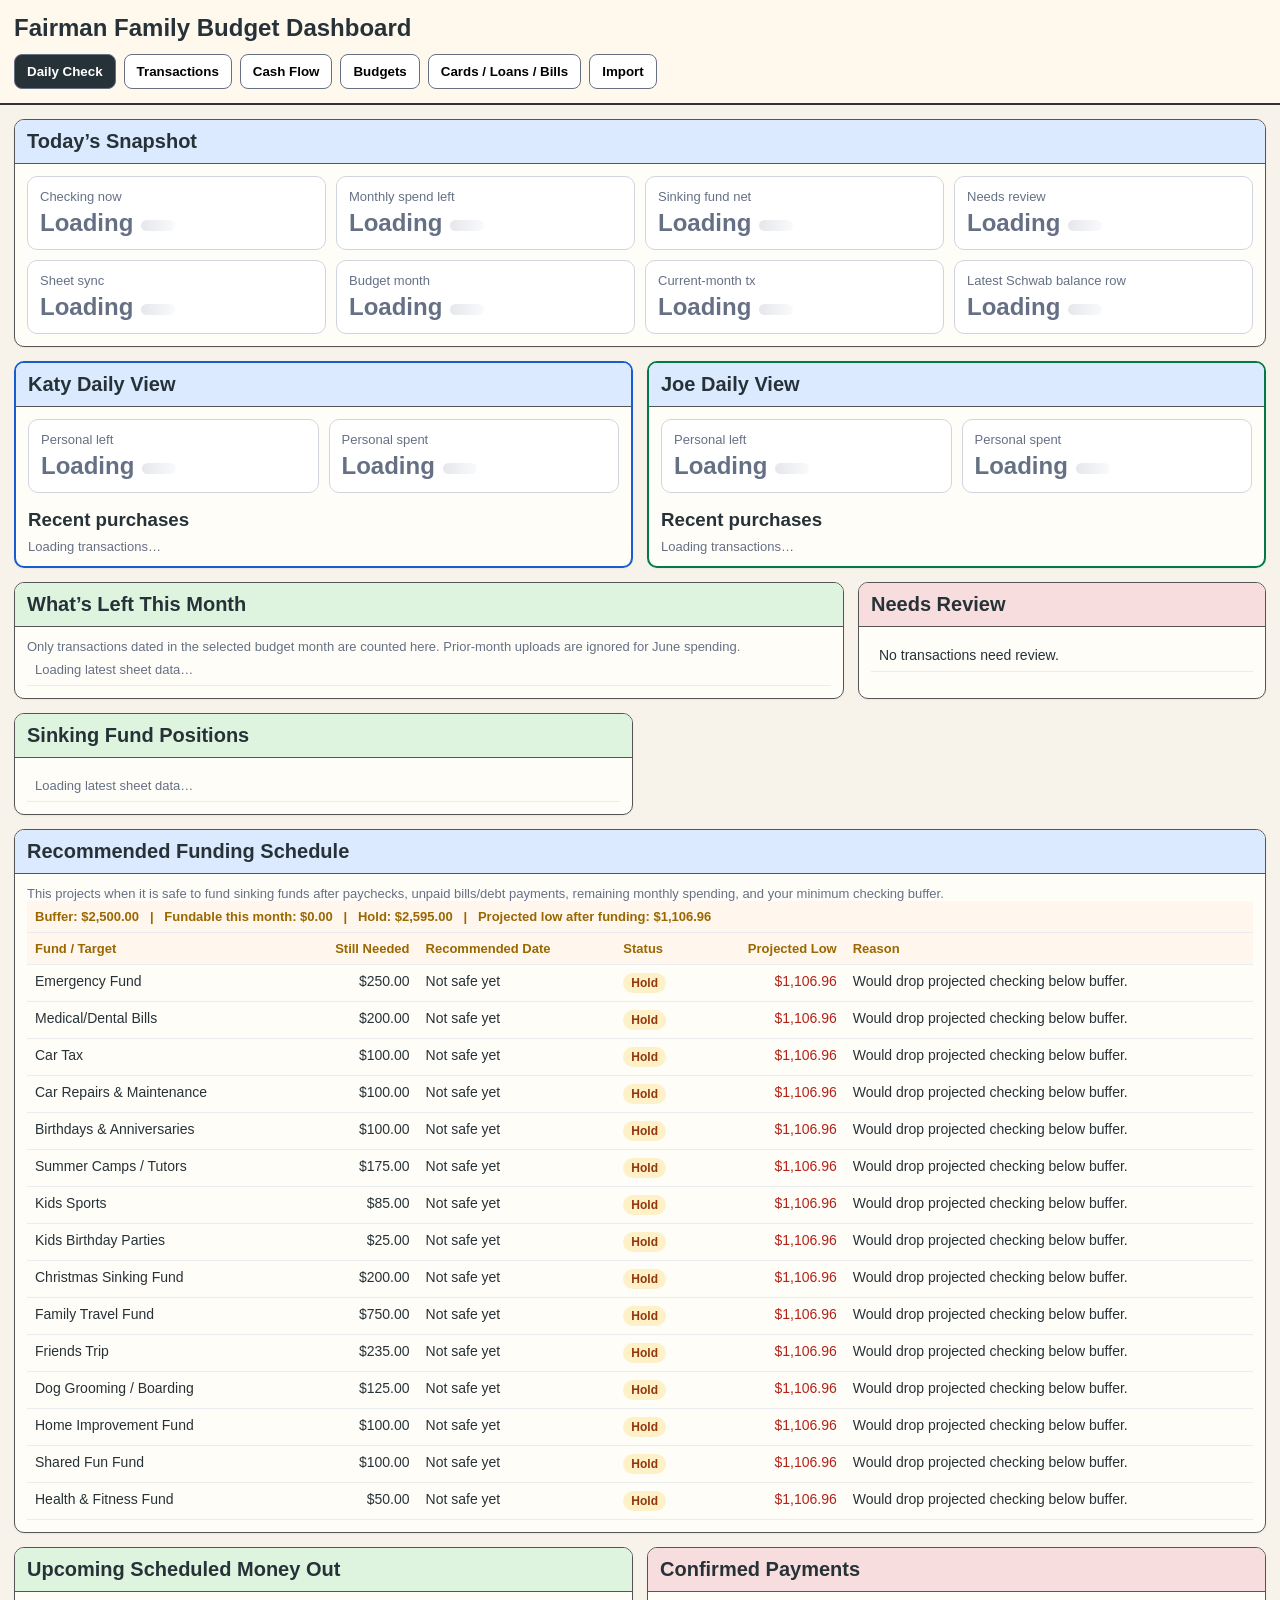
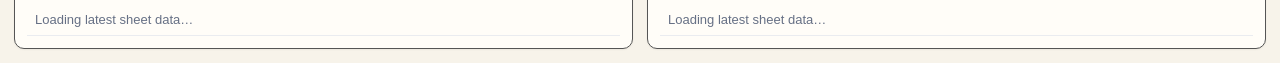
==== commit 898e655d: "Add files via upload" ====
--- a/index.html
+++ b/index.html
@@ -1221,7 +1221,7 @@
    To make the API URL work in incognito/for both Joe and Katy, paste your Apps Script Web App URL below.
    Example: const HARD_CODED_APPS_SCRIPT_URL_V20 = 'https://script.google.com/macros/s/.../exec';
 */
-const HARD_CODED_APPS_SCRIPT_URL_V20 = 'https://script.google.com/macros/s/AKfycbzZV0hPGiWehLkAkJm15z4vUB3utNCt85DwpoWj6hfCmxREyEZmvQVkDiXwlNdjAudR/exec';
+const HARD_CODED_APPS_SCRIPT_URL_V20 = 'https://script.google.com/macros/s/AKfycbxNDg-2Qfawsm1OlcZ5HTJtZkuIzKsvHYzSCglfgh7ZctioGG7VWKldlKAMiuUSceNH/exec';
 
 save = function(){ /* no-op: Google Sheets is the database */ };
 load = function(){ return structuredClone ? structuredClone(initialData) : JSON.parse(JSON.stringify(initialData)); };
@@ -3312,21 +3312,26 @@
   };
 
   function latestSchwabBalanceStable(){
-    const all=txs().map((t,i)=>({t,i,k:key(t,i)})).filter(o=>isSchwab(o.t)&&inMonth(o.t));
+    const all=txs().map((t,i)=>({t,i,date:String(t.date||''),posted:String(t.posted||''),rb:t.runningBalance})).filter(o=>isSchwab(o.t)&&inMonth(o.t));
     if(!all.length) return n(app.latestSchwabBalance);
-    all.sort((a,b)=>a.k.localeCompare(b.k));
-    // Start from the latest row WITH a running balance, then apply later Schwab rows without balances.
-    let rbIdx=-1, bal=NaN;
-    for(let i=0;i<all.length;i++){
-      const rb=all[i].t.runningBalance;
-      if(rb!==undefined && rb!==null && rb!=='' && Number.isFinite(Number(rb))){ rbIdx=i; bal=n(rb); }
-    }
-    if(rbIdx>=0){
-      for(let i=rbIdx+1;i<all.length;i++){
-        const rb=all[i].t.runningBalance;
-        if(rb!==undefined && rb!==null && rb!=='' && Number.isFinite(Number(rb))) bal=n(rb);
-        else bal += n(all[i].t.amount);
-      }
+    const rbRows=all.filter(o=>o.rb!==undefined && o.rb!==null && o.rb!=='' && Number.isFinite(Number(o.rb)));
+    if(rbRows.length){
+      // Pick the newest row with a running balance. If same day, pick the first row in import/display order.
+      rbRows.sort((a,b)=>{
+        const d=b.date.localeCompare(a.date); if(d) return d;
+        const p=b.posted.localeCompare(a.posted); if(p) return p;
+        return a.i-b.i;
+      });
+      const base=rbRows[0];
+      let bal=n(base.rb);
+      // Apply newer Schwab rows that lack running balance. For same-day CSV imports, newer rows often appear above the running-balance row.
+      all.forEach(o=>{
+        const hasRb=o.rb!==undefined && o.rb!==null && o.rb!=='' && Number.isFinite(Number(o.rb));
+        if(hasRb) return;
+        const laterDate=o.date>base.date || (o.date===base.date && o.posted>base.posted);
+        const sameDayAbove=o.date===base.date && o.posted===base.posted && o.i<base.i;
+        if(laterDate || sameDayAbove) bal += n(o.t.amount);
+      });
       app.latestSchwabBalance=bal;
       return bal;
     }
@@ -3496,12 +3501,9 @@
       ['Checking now',money(checking),checking<2500?'warn':'ok'],
       ['Monthly spend left',money(left),left<0?'bad':left<400?'warn':'ok'],
       ['Sinking fund net',money(sink),sink<0?'bad':'ok'],
-      ['Needs review',needs,needs?'warn':'ok'],
-      ['Sheet sync',(typeof getApiUrl==='function'&&getApiUrl())?'Connected':'No API URL',(typeof getApiUrl==='function'&&getApiUrl())?'ok':'warn'],
-      ['Budget month',esc(app.month||''),''],
-      ['Current-month tx',txs().filter(inMonth).length,''],
-      ['Latest Schwab balance row',latest?`${esc(latest.date)}<div class="tiny">${esc(latest.description||latest.rawDescription||'')}</div>`:'—','']
+      ['Needs review',needs,needs?'warn':'ok']
     ].map(m=>`<div class="metric"><div class="label">${m[0]}</div><div class="value ${m[2]||''}">${m[1]}</div></div>`).join('');
+    document.getElementById('dataHealthV23')?.remove();
 
     const rem=document.getElementById('remainingTable');
     if(rem){ rem.innerHTML='<tr><th>Category</th><th class="num">Budget</th><th class="num">Net Spent</th><th class="num">Left</th><th>Progress</th></tr>'+budgets.map(b=>{ const spent=txSpendByCategory(b.name), remaining=n(b.budget)-spent, pct=b.budget?Math.max(0,Math.min(100,Math.round(spent/b.budget*100))):0; const cls=remaining<0?'bad':pct>80?'warn':''; return `<tr><td>${esc(b.friendly||b.name)}</td><td class="num">${money(b.budget)}</td><td class="num ${spent<0?'ok':''}">${money(spent)}</td><td class="num ${remaining<0?'bad':''}">${money(remaining)}</td><td><div class="progress"><div class="bar ${cls}" style="width:${pct}%"></div></div><div class="tiny">${pct}%</div></td></tr>`; }).join(''); }
@@ -3516,14 +3518,14 @@
   window.renderBudgets=function(){ try{ if(typeof oldRenderBudgets==='function') oldRenderBudgets(); }catch(e){} const table=document.getElementById('sinkingTable'); if(table){ table.innerHTML='<tr><th>Fund</th><th class="num">Carried Balance</th><th class="num">Planned Monthly</th><th class="num">Actual / Contributed</th><th class="num">Spent This Month</th><th class="num">Current Position</th></tr>'+(app.sinkingFunds||[]).map(f=>{ const actual=sinkingContributionStable(f.name), spent=f.name==='Debt Payoff'?0:txSpendByCategory(f.name), pos=sinkingPositionStable(f); return `<tr><td>${esc(f.name)}${f.name==='Debt Payoff'?'<div class="tiny">Explicit Debt Payoff Extra only.</div>':''}</td><td class="num">${f.name==='Debt Payoff'?'—':money(f.balance)}</td><td class="num">${money(f.budget)}</td><td class="num">${money(actual)}</td><td class="num">${f.name==='Debt Payoff'?'—':money(spent)}</td><td class="num ${pos<0?'bad':'ok'}">${money(pos)}</td></tr>`; }).join(''); } };
   const oldRenderDebts=window.renderDebts;
   window.renderDebts=function(){
+    try{ if(typeof oldRenderDebts==='function') oldRenderDebts(); }catch(e){}
     const pc=cardPaidMapStable(), pl=loanPaidMapStable();
     const cc=document.getElementById('ccTable'); if(cc) cc.innerHTML='<tr><th>Name</th><th class="num">Owed</th><th class="num">Min</th><th class="num">Confirmed Paid</th><th>Due</th><th class="num">APR</th></tr>'+(app.creditCards||[]).map(c=>`<tr><td>${esc(c.name)}</td><td class="num">${money(abs(c.owed))}</td><td class="num">${money(c.min)}</td><td class="num">${money(pc[c.name]||0)}</td><td>${esc(c.due)}</td><td class="num">${n(c.apr).toFixed(2)}%</td></tr>`).join('');
     const lt=document.getElementById('loanTable'); if(lt) lt.innerHTML='<tr><th>Name</th><th class="num">Owed</th><th class="num">Payment</th><th class="num">Confirmed Paid</th><th>Due</th><th class="num">APR</th></tr>'+(app.loans||[]).map(l=>`<tr><td>${esc(l.name)}</td><td class="num">${money(abs(l.owed))}</td><td class="num">${money(l.min)}</td><td class="num">${money(pl[l.name]||0)}</td><td>${esc(l.due)}</td><td class="num">${n(l.apr).toFixed(2)}%</td></tr>`).join('');
-    const bt=document.getElementById('billTable'); if(bt && typeof oldRenderDebts==='function'){ try{ oldRenderDebts(); }catch(e){} }
   };
 
   function setPlaceholders(){
-    const top=document.getElementById('topMetrics'); if(top) top.innerHTML=['Checking now','Monthly spend left','Sinking fund net','Needs review','Sheet sync','Budget month','Current-month tx','Latest Schwab balance row'].map(label=>`<div class="metric"><div class="label">${label}</div><div class="value loading-value">Loading</div></div>`).join('');
+    const top=document.getElementById('topMetrics'); if(top) top.innerHTML=['Checking now','Monthly spend left','Sinking fund net','Needs review'].map(label=>`<div class="metric"><div class="label">${label}</div><div class="value loading-value">Loading</div></div>`).join('');
     ['katyView','joeView'].forEach(id=>{ const el=document.getElementById(id); if(el) el.innerHTML='<div class="small">Loading live Google Sheet data…</div>'; });
   }
   const prevLoad=window.loadFromSheet;
@@ -3536,22 +3538,207 @@
   }
   // If a sheet load is configured, show placeholders immediately so stale embedded data never appears as final truth.
   try{ if(typeof getApiUrl==='function' && getApiUrl()) setPlaceholders(); else document.body.classList.remove('v45-awaiting-sheet'); }catch(e){ document.body.classList.remove('v45-awaiting-sheet'); }
-  setTimeout(()=>{ try{ renderCashflow(); renderDaily(); renderBudgets(); renderDebts(); }catch(e){} document.body.classList.remove('v45-awaiting-sheet'); }, 2500);
+  setTimeout(()=>{
+    try{
+      const hasApi = (typeof getApiUrl==='function' && getApiUrl());
+      if(!hasApi){ renderCashflow(); renderDaily(); renderBudgets(); renderDebts(); document.body.classList.remove('v45-awaiting-sheet'); }
+    }catch(e){ document.body.classList.remove('v45-awaiting-sheet'); }
+  }, 2500);
 })();
 </script>
 
 
 
+
 <script>
-/* ===== v54: Cash Flow Katy paycheck repair ONLY =====
-   Uses the attached file as-is and changes only Cash Flow paycheck sourcing.
-   Fix: merge the live Sheet paycheck list with the embedded paycheck schedule by name,
-   normalize dates, and only hide a paycheck when a real matching Schwab deposit exists.
+/* ===== v29 minimal repair guard =====
+   Removes the bad v47 layer, keeps v45 probability forecast, and prevents stale embedded data from showing while Google Sheets loads.
 */
 (function(){
-  function n54(v){ const n=Number(v); return Number.isFinite(n)?n:0; }
-  function abs54(v){ return Math.abs(n54(v)); }
-  function normDate54(value){
+  function setFourPlaceholders(){
+    const top=document.getElementById('topMetrics');
+    if(top) top.innerHTML=['Checking now','Monthly spend left','Sinking fund net','Needs review'].map(label=>`<div class="metric"><div class="label">${label}</div><div class="value loading-value">Loading</div></div>`).join('');
+    ['katyView','joeView'].forEach(id=>{ const el=document.getElementById(id); if(el) el.innerHTML='<div class="small">Loading live Google Sheet data…</div>'; });
+  }
+  function hasApi(){ try{return typeof getApiUrl==='function' && !!getApiUrl();}catch(e){return false;} }
+  function renderAllSafe(){ try{ if(typeof renderCashflow==='function') renderCashflow(); if(typeof renderDaily==='function') renderDaily(); if(typeof renderBudgets==='function') renderBudgets(); if(typeof renderDebts==='function') renderDebts(); document.getElementById('dataHealthV23')?.remove(); }catch(e){ console.warn('renderAllSafe failed',e); } }
+  const priorLoad = typeof loadFromSheet==='function' ? loadFromSheet : null;
+  if(priorLoad){
+    loadFromSheet = async function(){
+      if(hasApi()){ document.body.classList.add('v45-awaiting-sheet'); setFourPlaceholders(); }
+      try{
+        const result = await priorLoad.apply(this, arguments);
+        renderAllSafe();
+        return result;
+      } finally {
+        document.body.classList.remove('v45-awaiting-sheet','loading');
+      }
+    };
+  }
+  if(hasApi()){
+    document.body.classList.add('v45-awaiting-sheet');
+    setFourPlaceholders();
+  } else {
+    document.body.classList.remove('v45-awaiting-sheet','loading');
+  }
+})();
+</script>
+
+
+<script>
+/* ===== v49: Cash Flow income repair ONLY =====
+   Fixes missing paycheck rows in Cash Flow without touching splits, debts, budgets, imports, or cards/loans/bills.
+   Problem: paychecks loaded from Sheets can have non-ISO dates, stale received flags, or missing rows.
+   Fix: normalize paycheck dates, fall back to the embedded paycheck schedule by name, and only hide a future paycheck if a real matching deposit exists.
+*/
+(function(){
+  function n49(v){ const n=Number(v); return Number.isFinite(n)?n:0; }
+  function abs49(v){ return Math.abs(n49(v)); }
+  function today49(){
+    const raw = (app && app.today) ? app.today : new Date().toISOString().slice(0,10);
+    return normalizeDate49(raw) || String(raw).slice(0,10);
+  }
+  function normalizeDate49(value){
+    if(value === undefined || value === null || value === '') return '';
+    if(typeof value === 'number'){
+      // Google Sheets serial date fallback. 25569 = 1970-01-01.
+      const d = new Date(Math.round((value - 25569) * 86400 * 1000));
+      if(!Number.isNaN(d.getTime())) return d.toISOString().slice(0,10);
+    }
+    const raw = String(value).trim();
+    let m = raw.match(/^(\d{4})[-\/](\d{1,2})[-\/](\d{1,2})/);
+    if(m) return `${m[1]}-${String(m[2]).padStart(2,'0')}-${String(m[3]).padStart(2,'0')}`;
+    m = raw.match(/^(\d{1,2})[-\/](\d{1,2})[-\/](\d{2,4})$/);
+    if(m){
+      const y = m[3].length === 2 ? '20' + m[3] : m[3];
+      return `${y}-${String(m[1]).padStart(2,'0')}-${String(m[2]).padStart(2,'0')}`;
+    }
+    const d = new Date(raw);
+    if(!Number.isNaN(d.getTime())) return d.toISOString().slice(0,10);
+    return raw.slice(0,10);
+  }
+  function initialPaychecks49(){
+    try { return (initialData && Array.isArray(initialData.paychecks)) ? initialData.paychecks : []; }
+    catch(e){ return []; }
+  }
+  function normalizedPaychecks49(){
+    const byName = new Map();
+    initialPaychecks49().forEach(p => {
+      if(p && p.name) byName.set(String(p.name), {...p, date: normalizeDate49(p.date), amount: n49(p.amount)});
+    });
+    (app.paychecks || []).forEach(p => {
+      if(!p) return;
+      const name = String(p.name || p.type || p.label || '').trim();
+      if(!name) return;
+      const fallback = byName.get(name) || {};
+      byName.set(name, {
+        ...fallback,
+        ...p,
+        name,
+        date: normalizeDate49(p.date || p.payDate || p.paymentDate || fallback.date),
+        amount: n49(p.amount || fallback.amount),
+        received: p.received
+      });
+    });
+    return [...byName.values()].filter(p => p.name && p.date && p.amount).sort((a,b)=>String(a.date).localeCompare(String(b.date)));
+  }
+  function isSchwab49(t){ return String(t.source || t.account || '').toLowerCase().includes('schwab'); }
+  function inMonth49(t){ return String(t.date || '').slice(0,7) === String(app.month || '').slice(0,7); }
+  function realDepositExistsForPaycheck49(p){
+    const target = abs49(p.amount);
+    if(!target) return false;
+    return (app.transactions || []).some(t => {
+      const amt = n49(t.amount);
+      if(amt <= 0) return false;
+      if(!inMonth49(t)) return false;
+      if(!isSchwab49(t)) return false;
+      if(Math.abs(abs49(amt) - target) > 1.00) return false;
+      const desc = String(t.description || t.rawDescription || '').toLowerCase();
+      return desc.includes('payroll') || desc.includes('deposit') || desc.includes('direct dep') || desc.includes('marinemax') || true;
+    });
+  }
+  function paycheckShouldShowInCashflow49(p){
+    const pDate = normalizeDate49(p.date);
+    const tDate = today49();
+    if(!pDate || pDate < tDate) return false;
+    // Future stale TRUE/FALSE values from the sheet are not trusted. Only a real matching deposit hides income.
+    return !realDepositExistsForPaycheck49({...p, date:pDate});
+  }
+  function variableReserveEvents49(){
+    // Use the existing probability-reserve logic if present; otherwise no reserve. This avoids touching that model.
+    try {
+      if(typeof variableReserveEvents === 'function') return variableReserveEvents();
+    } catch(e) {}
+    return [];
+  }
+  function fixedScheduledFuture49(){
+    try {
+      if(typeof unpaidScheduledFuture === 'function') return unpaidScheduledFuture();
+    } catch(e) {}
+    return [];
+  }
+  function startingBalance49(){
+    try {
+      if(typeof latestSchwabBalanceStable === 'function') return n49(latestSchwabBalanceStable());
+      if(typeof currentCheckingBalanceV21 === 'function') return n49(currentCheckingBalanceV21());
+      if(typeof currentCheckingBalance === 'function') return n49(currentCheckingBalance());
+    } catch(e) {}
+    return n49(app.latestSchwabBalance);
+  }
+
+  window.cashflowRows = function(){
+    let bal = startingBalance49();
+    const rows = [[today49(), 'Latest Schwab/current checking balance', 0, bal, 'Start']];
+    const events = [];
+
+    normalizedPaychecks49().forEach(p => {
+      if(paycheckShouldShowInCashflow49(p)) events.push({date: normalizeDate49(p.date), name: p.name, amount: n49(p.amount), type: 'Income'});
+    });
+
+    fixedScheduledFuture49().forEach(x => events.push({date: normalizeDate49(x.date), name: x.name + ' (' + x.bucket + ')', amount: -n49(x.left), type: x.bucket}));
+    variableReserveEvents49().forEach(e => events.push({...e, date: normalizeDate49(e.date), amount: n49(e.amount)}));
+
+    events
+      .filter(e => e.date && e.date >= today49() && n49(e.amount) !== 0)
+      .sort((a,b) => String(a.date).localeCompare(String(b.date)) || (String(a.type)==='Income' ? -1 : 1))
+      .forEach(e => {
+        bal += n49(e.amount);
+        rows.push([e.date, e.name, e.amount, bal, bal < 0 ? 'Negative' : bal < 2500 ? 'Low' : 'OK']);
+      });
+    return rows;
+  };
+
+  window.renderCashflow = function(){
+    const table = document.getElementById('cashflowTable');
+    if(!table) return;
+    const reserveTotal = variableReserveEvents49().reduce((a,e)=>a+Math.abs(n49(e.amount)),0);
+    table.innerHTML = `<tr><th colspan="5">Forecast model: fixed bills/debt + future paychecks + probability-based variable reserve. Remaining variable reserve this month: ${money(reserveTotal)}</th></tr>` +
+      '<tr><th>Date</th><th>Event</th><th class="num">Amount</th><th class="num">Projected Checking</th><th>Status</th></tr>' +
+      cashflowRows().map(r => {
+        const cls = r[4] === 'Negative' ? 'bad' : r[4] === 'Low' ? 'warn' : 'ok';
+        return `<tr><td>${esc(r[0])}</td><td>${esc(r[1])}</td><td class="num">${money(r[2])}</td><td class="num ${cls}">${money(r[3])}</td><td><span class="pill ${cls}">${esc(r[4])}</span></td></tr>`;
+      }).join('');
+  };
+
+  try { renderCashflow(); } catch(e) { console.warn('v49 cashflow income repair render skipped', e); }
+})();
+</script>
+
+</body></html>
+<script>
+/* ===== v50: Cash Flow full forecast repair ONLY =====
+   Restores the complete Cash Flow model after the v49 income-only patch:
+   - future paychecks
+   - unpaid fixed bills / credit-card minimums / loan payments
+   - probability-based variable spending reserve
+   - remaining planned sinking-fund contributions
+   This patch only overrides cashflowRows() and renderCashflow().
+*/
+(function(){
+  function n50(v){ const n=Number(v); return Number.isFinite(n)?n:0; }
+  function abs50(v){ return Math.abs(n50(v)); }
+  function month50(){ return String((app && app.month) || new Date().toISOString().slice(0,7)).slice(0,7); }
+  function normalizeDate50(value){
     if(value === undefined || value === null || value === '') return '';
     if(typeof value === 'number'){
       const d = new Date(Math.round((value - 25569) * 86400 * 1000));
@@ -3566,82 +3753,412 @@
     if(!Number.isNaN(d.getTime())) return d.toISOString().slice(0,10);
     return raw.slice(0,10);
   }
-  function today54(){ return normDate54((app && app.today) || new Date().toISOString().slice(0,10)); }
-  function month54(){ return String((app && app.month) || today54().slice(0,7)).slice(0,7); }
-  function isSchwab54(t){ return String((t&&t.source)||'' + ' ' + ((t&&t.account)||'')).toLowerCase().includes('schwab') || String((t&&t.account)||'').toLowerCase().includes('schwab'); }
-  function txInMonth54(t){ return String(normDate54((t&&t.date) || (t&&t.posted) || '')).slice(0,7) === month54(); }
-  function mergedPaychecks54(){
+  function today50(){ return normalizeDate50((app && app.today) || new Date().toISOString().slice(0,10)); }
+  function dateFromDue50(due){ return `${month50()}-${String(due || 1).padStart(2,'0')}`; }
+  function isSchwab50(t){ return String(t.source || t.account || '').toLowerCase().includes('schwab'); }
+  function inMonth50(t){ return String(normalizeDate50(t.date || t.posted || '')).slice(0,7) === month50(); }
+  function startingBalance50(){
+    try { if(typeof latestSchwabBalanceStable === 'function') return n50(latestSchwabBalanceStable()); } catch(e) {}
+    try { if(typeof currentCheckingBalanceV21 === 'function') return n50(currentCheckingBalanceV21()); } catch(e) {}
+    try { if(typeof currentCheckingBalance === 'function') return n50(currentCheckingBalance()); } catch(e) {}
+    const rows = (app.transactions || [])
+      .map((t,i)=>({t,i,date:normalizeDate50(t.date || t.posted || '')}))
+      .filter(o=>isSchwab50(o.t) && o.t.runningBalance !== undefined && o.t.runningBalance !== null && o.t.runningBalance !== '')
+      .sort((a,b)=>(b.date + '|' + String(b.i).padStart(6,'0')).localeCompare(a.date + '|' + String(a.i).padStart(6,'0')));
+    if(rows.length) return n50(rows[0].t.runningBalance);
+    return n50(app.latestSchwabBalance);
+  }
+  function normalizedPaychecks50(){
     const byName = new Map();
-    try{
-      (initialData.paychecks || []).forEach(p=>{
-        const name = String((p&&p.name) || '').trim();
-        if(name) byName.set(name, {...p, name, date:normDate54(p.date), amount:n54(p.amount)});
-      });
-    }catch(e){}
-    try{
-      (app.paychecks || []).forEach(p=>{
-        const name = String((p&&p.name) || (p&&p.label) || (p&&p.type) || '').trim();
-        if(!name) return;
-        const fallback = byName.get(name) || {};
-        byName.set(name, {
-          ...fallback,
-          ...p,
-          name,
-          date: normDate54(p.date || p.payDate || p.paymentDate || fallback.date),
-          amount: n54(p.amount || fallback.amount),
-          received: p.received
-        });
-      });
-    }catch(e){}
-    return [...byName.values()].filter(p=>p.name && p.date && n54(p.amount)).sort((a,b)=>String(a.date).localeCompare(String(b.date)) || String(a.name).localeCompare(String(b.name)));
-  }
-  function realDepositExists54(p){
-    const target = abs54(p.amount);
+    try { (initialData.paychecks || []).forEach(p=>{ if(p && p.name) byName.set(String(p.name), {...p, date:normalizeDate50(p.date), amount:n50(p.amount)}); }); } catch(e) {}
+    (app.paychecks || []).forEach(p=>{
+      const name = String(p?.name || p?.type || p?.label || '').trim();
+      if(!name) return;
+      const fallback = byName.get(name) || {};
+      byName.set(name, {...fallback, ...p, name, date:normalizeDate50(p.date || p.payDate || p.paymentDate || fallback.date), amount:n50(p.amount || fallback.amount)});
+    });
+    return [...byName.values()].filter(p=>p.name && p.date && p.amount).sort((a,b)=>String(a.date).localeCompare(String(b.date)));
+  }
+  function realDepositExistsForPaycheck50(p){
+    const target = abs50(p.amount);
     if(!target) return false;
     return (app.transactions || []).some(t=>{
-      const amt = n54(t.amount);
-      if(amt <= 0 || !txInMonth54(t)) return false;
-      const sourceLooksRight = isSchwab54(t) || /PAYROLL|DIRECT DEP|DEPOSIT/i.test(String(t.description || t.rawDescription || ''));
-      return sourceLooksRight && Math.abs(abs54(amt) - target) <= 1.00;
+      const amt = n50(t.amount);
+      if(amt <= 0 || !isSchwab50(t) || !inMonth50(t)) return false;
+      return Math.abs(abs50(amt) - target) <= 1.00;
     });
   }
-  function paycheckEvents54(){
-    const today = today54();
-    return mergedPaychecks54()
-      .filter(p=>String(p.date) >= today && !realDepositExists54(p))
-      .map(p=>({date:p.date, name:p.name, amount:n54(p.amount), type:'Income'}));
+  function futurePaycheckEvents50(){
+    const tdy = today50();
+    return normalizedPaychecks50()
+      .filter(p=>p.date >= tdy && !realDepositExistsForPaycheck50(p))
+      .map(p=>({date:p.date, name:p.name, amount:n50(p.amount), type:'Income', priority:0}));
+  }
+  const VARIABLE_NAMES_50 = new Set(['Groceries','Dog Food','Auto Fuel & Maintenance','Basic Health & Personal Care','House Cleaning','Services']);
+  function paidFor50(x){ try { if(typeof paidForScheduled === 'function') return n50(paidForScheduled(x)); } catch(e) {} return 0; }
+  function fixedScheduledEvents50(){
+    const items=[];
+    (app.bills || []).forEach(b=>{ if(!VARIABLE_NAMES_50.has(b.name)) items.push({kind:'bill', name:b.name, amount:n50(b.amount), due:b.due, bucket:'Bills'}); });
+    (app.creditCards || []).forEach(c=>items.push({kind:'card', name:c.name, amount:n50(c.min), due:c.due, bucket:'Credit Cards'}));
+    (app.loans || []).forEach(l=>items.push({kind:'loan', name:l.name, amount:n50(l.min), due:l.due, bucket:'Loans'}));
+    return items.map(x=>{
+      const paid = paidFor50(x);
+      return {...x, paid, left:Math.max(0, n50(x.amount)-paid), date:dateFromDue50(x.due)};
+    }).filter(x=>x.left > 0.009 && x.date >= today50()).map(x=>({date:x.date, name:`${x.name} (${x.bucket})`, amount:-x.left, type:x.bucket, priority:1}));
+  }
+  function txSpend50(cat){
+    try { if(typeof txSpendByCategory === 'function') return n50(txSpendByCategory(cat)); } catch(e) {}
+    return 0;
+  }
+  function combinedBudgetRows50(){
+    const rows=[];
+    (app.spendingBudgets || []).forEach(b=>rows.push({name:b.name, budget:n50(b.budget)}));
+    (app.bills || []).forEach(b=>{ if(VARIABLE_NAMES_50.has(b.name) && !rows.some(r=>r.name===b.name)) rows.push({name:b.name, budget:n50(b.amount)}); });
+    return rows;
+  }
+  function reserveWeight50(name){
+    if(['Groceries','Dog Food','Auto Fuel & Maintenance','Services','House Cleaning','Household Consumables'].includes(name)) return 1;
+    if(['Basic Health & Personal Care','Kids Miscellaneous','Kids Experiences','Date Nights','Alcohol & Entertainment','Household Miscellaneous'].includes(name)) return 0.65;
+    return 0;
+  }
+  function remainingFridays50(){
+    const out=[]; const [y,m]=month50().split('-').map(Number); if(!y || !m) return [today50()];
+    const end = new Date(y, m, 0);
+    const d = new Date(today50() + 'T00:00:00');
+    while(d <= end){ if(d.getDay() === 5) out.push(d.toISOString().slice(0,10)); d.setDate(d.getDate()+1); }
+    return out.length ? out : [today50()];
+  }
+  function variableReserveEvents50(){
+    const reserves=[];
+    combinedBudgetRows50().forEach(b=>{
+      const weight = reserveWeight50(b.name);
+      if(weight <= 0) return;
+      const left = Math.max(0, n50(b.budget) - txSpend50(b.name));
+      const reserve = left * weight;
+      if(reserve > 0.009) reserves.push({name:b.name, amount:reserve});
+    });
+    const total = reserves.reduce((a,x)=>a+x.amount,0);
+    if(total <= 0) return [];
+    const fridays = remainingFridays50();
+    const per = total / fridays.length;
+    return fridays.map((date,idx)=>({date, name:'Variable spending reserve (probability-based)', amount:-(idx===fridays.length-1 ? total - per*(fridays.length-1) : per), type:'Reserve', priority:2}));
+  }
+  function splitContribution50(fundName){
+    return (app.transactions || []).filter(t=>inMonth50(t)).reduce((total,t)=>{
+      const splits = Array.isArray(t.splits) ? t.splits : [];
+      if(splits.length){
+        return total + splits.filter(s=>s.category===fundName && s.treatment==='Sinking Fund Contribution').reduce((a,s)=>a+abs50(s.amount),0);
+      }
+      const tr = t.treatment || t.type || 'Auto';
+      if(t.category === fundName && tr === 'Sinking Fund Contribution') return total + abs50(t.amount);
+      return total;
+    },0);
+  }
+  function remainingSinkingContribution50(f){
+    if(!f || String(f.name || '').trim() === 'Debt Payoff') return 0;
+    const already = n50(f.saved) + splitContribution50(f.name);
+    return Math.max(0, n50(f.budget) - already);
+  }
+  function sinkingFundContributionEvents50(){
+    const remainingFunds = (app.sinkingFunds || [])
+      .map(f=>({name:f.name, amount:remainingSinkingContribution50(f)}))
+      .filter(f=>f.amount > 0.009);
+    if(!remainingFunds.length) return [];
+
+    const payDates = futurePaycheckEvents50().map(e=>e.date).filter(d=>d>=today50());
+    const dates = payDates.length ? payDates : [remainingFridays50()[0] || today50()];
+    const events=[];
+    remainingFunds.forEach(f=>{
+      const per = f.amount / dates.length;
+      dates.forEach((date,idx)=>{
+        const amount = idx===dates.length-1 ? f.amount - per*(dates.length-1) : per;
+        if(amount > 0.009) events.push({date, name:`${f.name} sinking fund contribution`, amount:-amount, type:'Sinking Fund', priority:3});
+      });
+    });
+    return events;
+  }
+  function allCashflowEvents50(){
+    return [
+      ...futurePaycheckEvents50(),
+      ...fixedScheduledEvents50(),
+      ...variableReserveEvents50(),
+      ...sinkingFundContributionEvents50()
+    ].filter(e=>e.date && e.date >= today50() && n50(e.amount)!==0)
+     .sort((a,b)=>String(a.date).localeCompare(String(b.date)) || n50(a.priority)-n50(b.priority) || String(a.name).localeCompare(String(b.name)));
   }
 
   window.cashflowRows = function(){
-    const start = (typeof latestSchwabBalanceStable === 'function') ? n54(latestSchwabBalanceStable()) : n54(app.latestSchwabBalance);
-    let bal = start;
-    const rows = [[today54(), 'Latest Schwab/current checking balance', 0, bal, 'Start']];
-    const events = [];
-
-    paycheckEvents54().forEach(e=>events.push(e));
-    try { (fixedScheduledFuture() || []).forEach(x=>events.push({date:x.date, name:x.name+' ('+x.bucket+')', amount:-n54(x.left), type:x.bucket})); } catch(e) {}
-    try { (variableReserveEvents() || []).forEach(e=>events.push(e)); } catch(e) {}
-
-    events
-      .filter(e=>e && e.date && String(e.date) >= today54() && n54(e.amount)!==0)
-      .sort((a,b)=>String(a.date).localeCompare(String(b.date)) || (n54(b.amount)-n54(a.amount)) || String(a.name).localeCompare(String(b.name)))
-      .forEach(e=>{ bal += n54(e.amount); rows.push([e.date, e.name, e.amount, bal, bal < 0 ? 'Negative' : bal < 2500 ? 'Low' : 'OK']); });
+    let bal = startingBalance50();
+    const rows = [[today50(), 'Latest Schwab/current checking balance', 0, bal, 'Start']];
+    allCashflowEvents50().forEach(e=>{
+      bal += n50(e.amount);
+      rows.push([e.date, e.name, e.amount, bal, bal < 0 ? 'Negative' : bal < 2500 ? 'Low' : 'OK']);
+    });
     return rows;
   };
 
-  const priorRenderCashflow54 = window.renderCashflow;
   window.renderCashflow = function(){
     const table=document.getElementById('cashflowTable');
-    if(!table){ if(typeof priorRenderCashflow54==='function') return priorRenderCashflow54(); return; }
-    let totalReserve = 0;
-    try { totalReserve = (variableReserveEvents() || []).reduce((a,e)=>a+abs54(e.amount),0); } catch(e) {}
-    table.innerHTML=`<tr><th colspan="5">Forecast model: fixed bills/debt + future paychecks + probability-based variable reserve. Remaining variable reserve this month: ${money(totalReserve)}</th></tr>`+
-      '<tr><th>Date</th><th>Event</th><th class="num">Amount</th><th class="num">Projected Checking</th><th>Status</th></tr>'+
+    if(!table) return;
+    const variableReserveTotal = variableReserveEvents50().reduce((a,e)=>a+abs50(e.amount),0);
+    const sinkingContributionTotal = sinkingFundContributionEvents50().reduce((a,e)=>a+abs50(e.amount),0);
+    table.innerHTML = `<tr><th colspan="5">Forecast model: fixed bills/debt + future paychecks + probability-based variable reserve + planned sinking-fund contributions. Remaining variable reserve: ${money(variableReserveTotal)} | Remaining sinking-fund contributions: ${money(sinkingContributionTotal)}</th></tr>` +
+      '<tr><th>Date</th><th>Event</th><th class="num">Amount</th><th class="num">Projected Checking</th><th>Status</th></tr>' +
       cashflowRows().map(r=>{ const cls=r[4]==='Negative'?'bad':r[4]==='Low'?'warn':'ok'; return `<tr><td>${esc(r[0])}</td><td>${esc(r[1])}</td><td class="num">${money(r[2])}</td><td class="num ${cls}">${money(r[3])}</td><td><span class="pill ${cls}">${esc(r[4])}</span></td></tr>`; }).join('');
   };
 
-  try { renderCashflow(); } catch(e){ console.warn('v54 Katy paycheck repair render skipped', e); }
+  try { renderCashflow(); } catch(e) { console.warn('v50 full cashflow repair render skipped', e); }
 })();
 </script>
 
-</body></html>+<script>
+/* ===== v51: Loan confirmed-paid allocation fix ONLY =====
+   Problem fixed: Mortgage and HELOC share the same Schwab/NFCU description, so the old matcher
+   counted both NFCU loan transactions for both loans. This patch allocates each unsplit loan
+   payment to exactly one loan using the closest expected/minimum payment amount.
+*/
+(function(){
+  function numV51(v){ const n=Number(v); return Number.isFinite(n)?n:0; }
+  function absV51(v){ return Math.abs(numV51(v)); }
+  function upperV51(s){ return String(s||'').toUpperCase(); }
+  function txDescV51(t){ return upperV51((t?.rawDescription||'')+' '+(t?.description||'')); }
+  function inMonthV51(t){
+    if(typeof currentMonthTxV21 === 'function') return currentMonthTxV21(t);
+    if(typeof inBudgetMonth === 'function') return inBudgetMonth(t);
+    return String(t?.date||'').slice(0,7) === String(app?.month||'');
+  }
+  function splitsV51(t){ return Array.isArray(t?.splits) ? t.splits : []; }
+  function loanKeysV51(loan){
+    const keys=[...(loan.paymentKeywords||[]), loan.name||''];
+    const name=upperV51(loan.name||'');
+    if(name.includes('MORTGAGE') || name.includes('NAVY')) keys.push('NFCU MORT DEBIT');
+    if(name.includes('HELOC')) keys.push('NFCU MORT DEBIT');
+    if(name.includes('BRIDGECREST')) keys.push('BRIDGECREST');
+    if(name.includes('WELLS FARGO')) keys.push('WELLS FARGO');
+    if(name.includes('APPLE WATCH')) keys.push('APPLE WATCH');
+    return [...new Set(keys.map(upperV51).filter(Boolean))];
+  }
+  function isLoanPaymentTxV51(t){
+    if(!inMonthV51(t)) return false;
+    const cat=String(t.category||'');
+    const treatment=String(t.treatment||'');
+    const d=txDescV51(t);
+    return cat==='Loan Payment' || treatment==='Loan Payment' || /NFCU MORT|BRIDGECREST|WELLS FARGO|APPLE WATCH/.test(d);
+  }
+  function expectedLoanPaymentV51(loan){
+    return absV51(loan.expected || loan.min || loan.payment || 0);
+  }
+  function loanPaidMapV51(){
+    const loans=app.loans||[];
+    const out={};
+    loans.forEach(l=>out[l.name]=0);
+
+    // 1) Exact split rows win. A split category names the loan directly, so no guessing.
+    (app.transactions||[]).filter(isLoanPaymentTxV51).forEach(t=>{
+      const sp=splitsV51(t);
+      if(!sp.length) return;
+      sp.forEach(s=>{
+        if(out[s.category] !== undefined && ['Loan Payment','Auto',''].includes(String(s.treatment||'Auto'))){
+          out[s.category] += absV51(s.amount);
+        }
+      });
+    });
+
+    // 2) For unsplit loan-payment transactions, assign each transaction to ONE best loan.
+    // This is the actual fix for Mortgage + HELOC sharing “NFCU MORT DEBIT”.
+    (app.transactions||[]).filter(t=>isLoanPaymentTxV51(t) && !splitsV51(t).length).forEach(t=>{
+      const d=txDescV51(t);
+      const amt=absV51(t.amount);
+      if(!amt) return;
+
+      const candidates=loans.filter(l=>loanKeysV51(l).some(k=>d.includes(k)));
+      if(!candidates.length) return;
+
+      let winner=candidates[0];
+      let bestDiff=Math.abs(amt-expectedLoanPaymentV51(winner));
+      candidates.forEach(l=>{
+        const diff=Math.abs(amt-expectedLoanPaymentV51(l));
+        if(diff < bestDiff){ winner=l; bestDiff=diff; }
+      });
+      out[winner.name] = (out[winner.name]||0) + amt;
+    });
+
+    // 3) Fallback: if no matching transaction was found for a loan, keep the Sheet-provided paidLoans value.
+    loans.forEach(l=>{
+      if((out[l.name]||0) <= 0 && app.paidLoans && numV51(app.paidLoans[l.name]) > 0){
+        out[l.name] = numV51(app.paidLoans[l.name]);
+      }
+      out[l.name] = Math.round((out[l.name]||0)*100)/100;
+    });
+    return out;
+  }
+
+  window.loanPaidMapStable = loanPaidMapV51;
+
+  const previousPaidForScheduledV51 = window.paidForScheduled;
+  window.paidForScheduled = function(x){
+    if(x && x.kind==='loan') return loanPaidMapV51()[x.name] || 0;
+    return typeof previousPaidForScheduledV51 === 'function' ? previousPaidForScheduledV51(x) : 0;
+  };
+
+  const previousRenderDebtsV51 = window.renderDebts;
+  window.renderDebts = function(){
+    if(typeof previousRenderDebtsV51 === 'function') previousRenderDebtsV51();
+    const table=document.getElementById('loanTable');
+    if(!table) return;
+    const paid=loanPaidMapV51();
+    table.innerHTML='<tr><th>Name</th><th class="num">Owed</th><th class="num">Payment</th><th class="num">Confirmed Paid</th><th>Due</th><th class="num">APR</th></tr>'+
+      (app.loans||[]).map(l=>`<tr><td>${esc(l.name)}</td><td class="num">${money(absV51(l.owed))}</td><td class="num">${money(l.min)}</td><td class="num">${money(paid[l.name]||0)}</td><td>${esc(l.due)}</td><td class="num">${numV51(l.apr).toFixed(2)}%</td></tr>`).join('');
+  };
+
+  try { renderDebts(); renderCashflow(); renderDaily(); } catch(e){ console.warn('v51 loan paid fix render skipped', e); }
+})();
+</script>
+
+<script>
+/* ===== v53: Cash-flow carryover safety buffer =====
+   Fixes the probability forecast marking an end-of-month balance as OK when it is
+   technically above $2,500 but not enough to survive the first few days of next month.
+   The OK threshold is now: minimum checking buffer + expected cash needed in days 1-6
+   of next month for fixed bills/debt/loans + probability-based variable spending.
+*/
+(function(){
+  const previousCashflowRowsV53 = window.cashflowRows;
+  const previousRenderCashflowV53 = window.renderCashflow;
+  const EARLY_MONTH_DAYS_V53 = 6;
+
+  function n53(v){ const n=Number(v); return Number.isFinite(n) ? n : 0; }
+  function abs53(v){ return Math.abs(n53(v)); }
+  function month53(){ return String((app && app.month) || new Date().toISOString().slice(0,7)).slice(0,7); }
+  function minimumBuffer53(){
+    if(typeof minimumCheckingBuffer === 'function') return n53(minimumCheckingBuffer()) || 2500;
+    return n53(app.minimumCheckingBuffer || app.buffer || app.minCheckingBuffer || 2500) || 2500;
+  }
+  function nextMonth53(month){
+    const [y,m] = String(month || month53()).split('-').map(Number);
+    const d = new Date(y || new Date().getFullYear(), m || 1, 1);
+    return `${d.getFullYear()}-${String(d.getMonth()+1).padStart(2,'0')}`;
+  }
+  function daysInMonth53(month){
+    const [y,m] = String(month || month53()).split('-').map(Number);
+    if(!y || !m) return 30;
+    return new Date(y, m, 0).getDate();
+  }
+  function monthEndDate53(month){
+    const [y,m] = String(month || month53()).split('-').map(Number);
+    const d = new Date(y || new Date().getFullYear(), m || 1, 0);
+    return `${d.getFullYear()}-${String(d.getMonth()+1).padStart(2,'0')}-${String(d.getDate()).padStart(2,'0')}`;
+  }
+  function variableNames53(){
+    return new Set(['Groceries','Dog Food','Auto Fuel & Maintenance','Basic Health & Personal Care','House Cleaning','Services']);
+  }
+  function reserveWeight53(name){
+    if(['Groceries','Dog Food','Auto Fuel & Maintenance','Services','House Cleaning','Household Consumables'].includes(name)) return 1;
+    if(['Basic Health & Personal Care','Kids Miscellaneous','Kids Experiences','Date Nights','Alcohol & Entertainment','Household Miscellaneous'].includes(name)) return 0.65;
+    return 0;
+  }
+  function fixedEarlyNextMonthNeed53(){
+    const variable = variableNames53();
+    let total = 0;
+    (app.bills || []).forEach(b=>{
+      const due = Number(b.due) || 1;
+      if(due <= EARLY_MONTH_DAYS_V53 && !variable.has(b.name)) total += abs53(b.amount);
+    });
+    (app.creditCards || []).forEach(c=>{
+      const due = Number(c.due) || 1;
+      if(due <= EARLY_MONTH_DAYS_V53) total += abs53(c.min);
+    });
+    (app.loans || []).forEach(l=>{
+      const due = Number(l.due) || 1;
+      if(due <= EARLY_MONTH_DAYS_V53) total += abs53(l.min);
+    });
+    return Math.round(total * 100) / 100;
+  }
+  function earlyVariableNeed53(){
+    const days = EARLY_MONTH_DAYS_V53;
+    const dim = daysInMonth53(nextMonth53());
+    const rows=[];
+    (app.spendingBudgets || []).forEach(b=>rows.push({name:b.name, budget:n53(b.budget)}));
+    (app.bills || []).forEach(b=>{
+      if(variableNames53().has(b.name) && !rows.some(r=>r.name===b.name)) rows.push({name:b.name, budget:n53(b.amount)});
+    });
+    const total = rows.reduce((a,b)=>a + (n53(b.budget) * reserveWeight53(b.name) * days / dim), 0);
+    return Math.round(total * 100) / 100;
+  }
+  function earlyNextMonthNeed53(){
+    return {
+      fixed: fixedEarlyNextMonthNeed53(),
+      variable: earlyVariableNeed53()
+    };
+  }
+  function carryoverFloor53(){
+    const need = earlyNextMonthNeed53();
+    return Math.round((minimumBuffer53() + need.fixed + need.variable) * 100) / 100;
+  }
+  function statusForBalance53(balance){
+    const bal = n53(balance);
+    if(bal < 0) return 'Negative';
+    if(bal < minimumBuffer53()) return 'Low';
+    if(bal < carryoverFloor53()) return 'Carryover Risk';
+    return 'OK';
+  }
+  function statusClass53(status){
+    if(status === 'Negative') return 'bad';
+    if(status === 'Low' || status === 'Carryover Risk') return 'warn';
+    return 'ok';
+  }
+  window.cashflowCarryoverNeedV53 = function(){
+    const need = earlyNextMonthNeed53();
+    return {
+      fixed: need.fixed,
+      variable: need.variable,
+      minimumBuffer: minimumBuffer53(),
+      totalFloor: carryoverFloor53(),
+      firstDays: EARLY_MONTH_DAYS_V53,
+      nextMonth: nextMonth53()
+    };
+  };
+
+  window.cashflowRows = function(){
+    const baseRows = (typeof previousCashflowRowsV53 === 'function') ? previousCashflowRowsV53() : [];
+    const rows = baseRows.map(r=>[r[0], r[1], r[2], r[3], statusForBalance53(r[3])]);
+    if(rows.length){
+      const last = rows[rows.length - 1];
+      const endDate = monthEndDate53(month53());
+      const carry = window.cashflowCarryoverNeedV53();
+      rows.push([
+        endDate,
+        `Next-month first-${carry.firstDays}-days reserve check`,
+        0,
+        last[3],
+        statusForBalance53(last[3])
+      ]);
+    }
+    return rows;
+  };
+
+  window.renderCashflow = function(){
+    const table = document.getElementById('cashflowTable');
+    if(!table) return;
+    const carry = window.cashflowCarryoverNeedV53();
+    let variableReserveTotal = 0;
+    let sinkingContributionTotal = 0;
+    try {
+      // Pull these from the rendered v50 model when possible by deriving from row names.
+      const baseRows = (typeof previousCashflowRowsV53 === 'function') ? previousCashflowRowsV53() : [];
+      variableReserveTotal = baseRows.filter(r=>String(r[1]).includes('Variable spending reserve')).reduce((a,r)=>a+abs53(r[2]),0);
+      sinkingContributionTotal = baseRows.filter(r=>String(r[1]).includes('sinking fund contribution')).reduce((a,r)=>a+abs53(r[2]),0);
+    } catch(e) {}
+    table.innerHTML =
+      `<tr><th colspan="5">Forecast model: fixed bills/debt + future paychecks + probability-based variable reserve + planned sinking-fund contributions. Remaining variable reserve: ${money(variableReserveTotal)} | Remaining sinking-fund contributions: ${money(sinkingContributionTotal)}</th></tr>` +
+      `<tr><th colspan="5">Carryover safety rule: OK now requires ${money(carry.totalFloor)} ending checking (${money(carry.minimumBuffer)} buffer + ${money(carry.fixed)} fixed/debt due in first ${carry.firstDays} days of ${carry.nextMonth} + ${money(carry.variable)} estimated variable spending). Anything below that is Carryover Risk, even if it is above ${money(carry.minimumBuffer)}.</th></tr>` +
+      '<tr><th>Date</th><th>Event</th><th class="num">Amount</th><th class="num">Projected Checking</th><th>Status</th></tr>' +
+      cashflowRows().map(r=>{
+        const cls = statusClass53(r[4]);
+        return `<tr><td>${esc(r[0])}</td><td>${esc(r[1])}</td><td class="num">${money(r[2])}</td><td class="num ${cls}">${money(r[3])}</td><td><span class="pill ${cls}">${esc(r[4])}</span></td></tr>`;
+      }).join('');
+  };
+
+  try { renderCashflow(); } catch(e){ console.warn('v53 carryover cashflow patch render skipped', e); }
+})();
+</script>
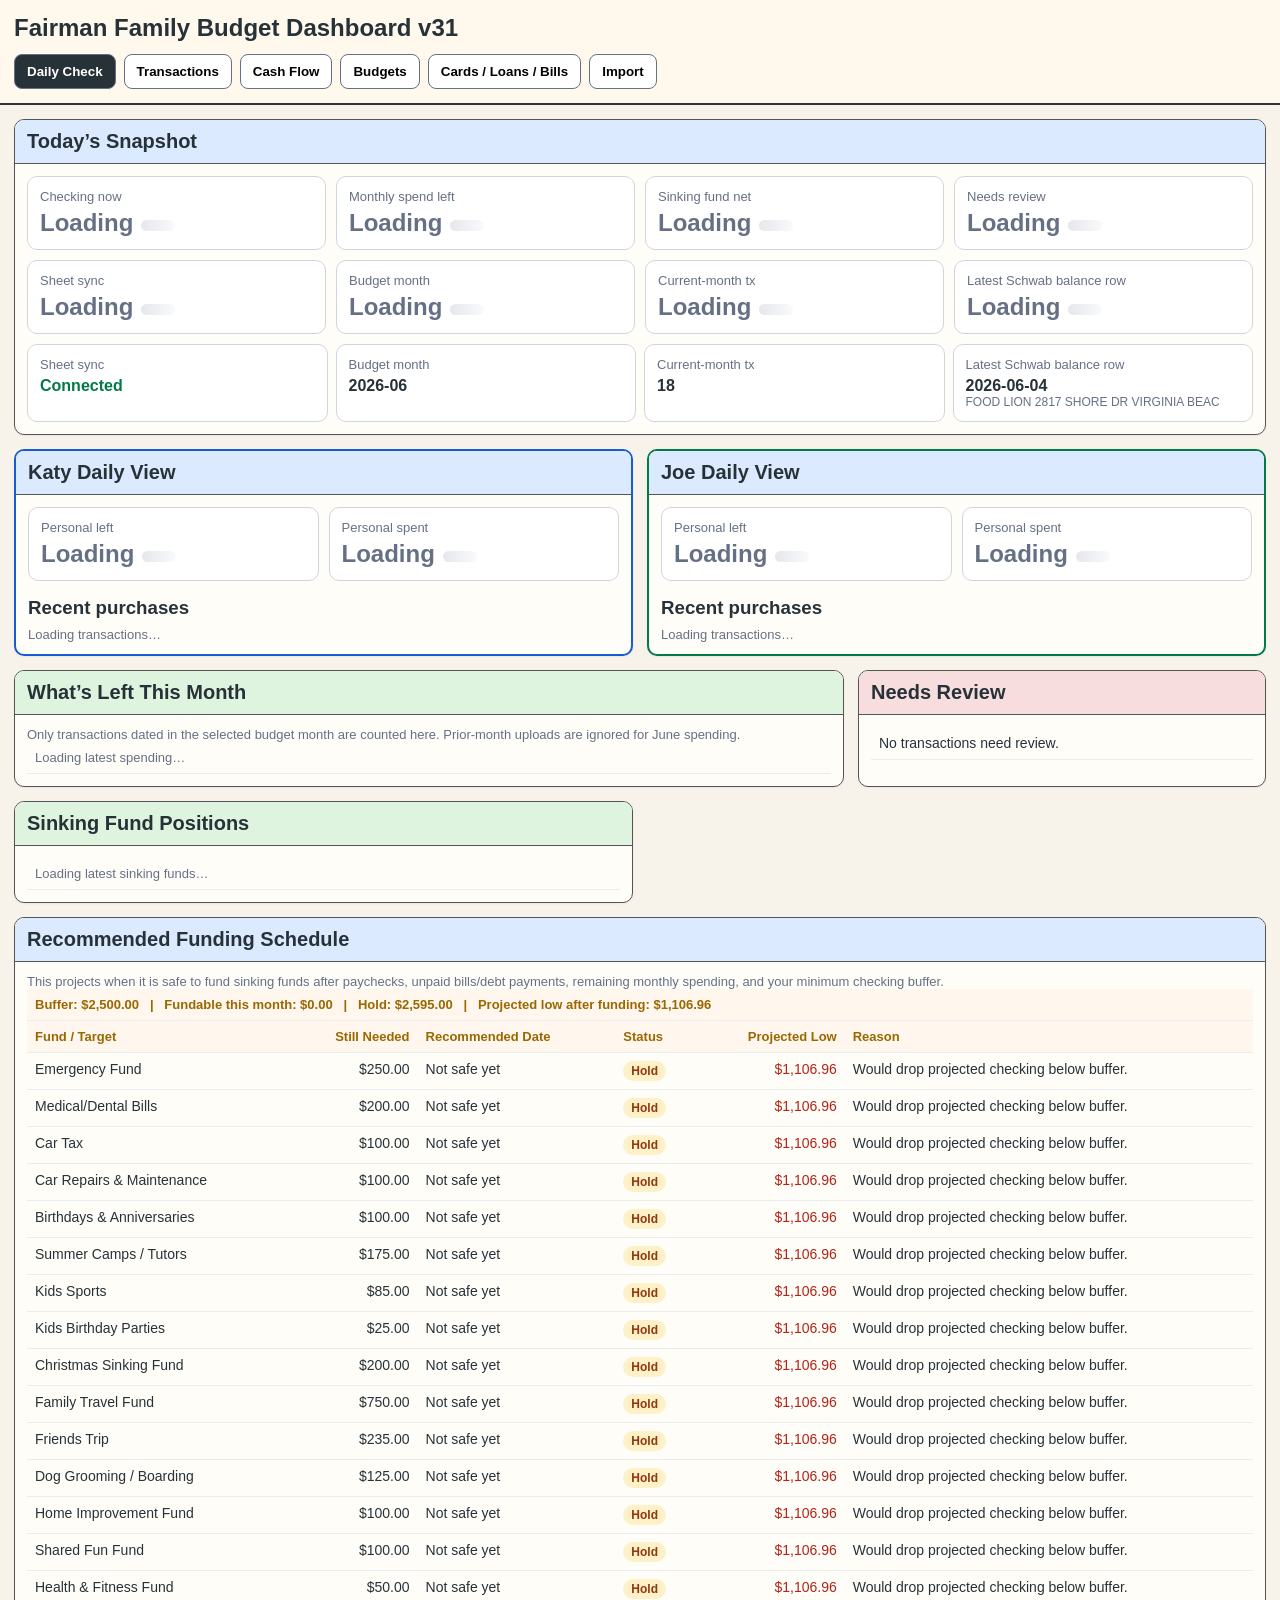
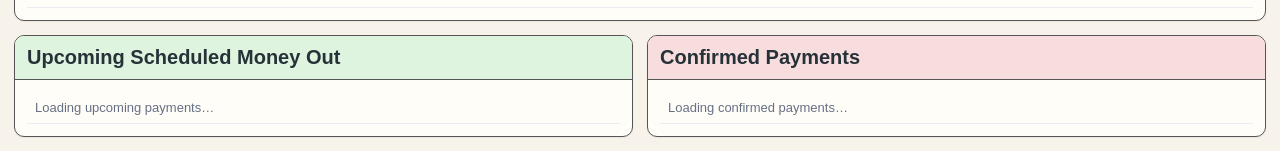
==== commit 8af138d5: "Add files via upload" ====
--- a/index.html
+++ b/index.html
@@ -2,7 +2,7 @@
 <html lang="en">
 <head>
 <meta charset="utf-8">
-<title>Fairman Family Budget Dashboard</title>
+<title>Fairman Family Budget Dashboard v31</title>
 <meta name="viewport" content="width=device-width, initial-scale=1">
 <style>
 :root{--bg:#f7f3ea;--card:#fffdf8;--ink:#263238;--muted:#667085;--line:#d0d5dd;--green:#dff4df;--pink:#f7dddd;--blue:#dbeafe;--cream:#fff7ed;--bad:#b42318;--warn:#b54708;--ok:#027a48;--dark:#263238}
@@ -38,21 +38,9 @@
 @keyframes v28pulse{0%{background-position:200% 0}100%{background-position:-200% 0}}
 </style>
 
-
-<style>
-/* v45: prevent stale embedded data flash before live Sheet load */
-body.v45-awaiting-sheet #topMetrics,
-body.v45-awaiting-sheet #katyView,
-body.v45-awaiting-sheet #joeView,
-body.v45-awaiting-sheet #remainingTable,
-body.v45-awaiting-sheet #sinkingPositionTable,
-body.v45-awaiting-sheet #upcomingTable,
-body.v45-awaiting-sheet #confirmedTable { visibility:hidden; }
-body.v45-awaiting-sheet #daily .section::after { content:"Loading live Google Sheet data…"; color:#667085; font-size:13px; }
-</style>
 </head>
-<body class="v45-awaiting-sheet">
-<header><h1>Fairman Family Budget Dashboard</h1><div class="small"></div><nav><button class="active" data-panel="daily">Daily Check</button><button data-panel="transactions">Transactions</button><button data-panel="cashflow">Cash Flow</button><button data-panel="budgets">Budgets</button><button data-panel="debts">Cards / Loans / Bills</button><button data-panel="import">Import</button></nav></header>
+<body>
+<header><h1>Fairman Family Budget Dashboard v31</h1><div class="small"></div><nav><button class="active" data-panel="daily">Daily Check</button><button data-panel="transactions">Transactions</button><button data-panel="cashflow">Cash Flow</button><button data-panel="budgets">Budgets</button><button data-panel="debts">Cards / Loans / Bills</button><button data-panel="import">Import</button></nav></header>
 
 </div>
 <main>
@@ -1221,7 +1209,7 @@
    To make the API URL work in incognito/for both Joe and Katy, paste your Apps Script Web App URL below.
    Example: const HARD_CODED_APPS_SCRIPT_URL_V20 = 'https://script.google.com/macros/s/.../exec';
 */
-const HARD_CODED_APPS_SCRIPT_URL_V20 = 'https://script.google.com/macros/s/AKfycbxNDg-2Qfawsm1OlcZ5HTJtZkuIzKsvHYzSCglfgh7ZctioGG7VWKldlKAMiuUSceNH/exec';
+const HARD_CODED_APPS_SCRIPT_URL_V20 = 'https://script.google.com/macros/s/AKfycby2Phk4jZyVyiXhtVK9E1nJLNAPzdOyTwP0v3DVRppUCjeYpAVN5zG-GqVHF0Sw-OsN/exec';
 
 save = function(){ /* no-op: Google Sheets is the database */ };
 load = function(){ return structuredClone ? structuredClone(initialData) : JSON.parse(JSON.stringify(initialData)); };
@@ -3252,913 +3240,130 @@
 </script>
 
 
+
 <script>
-/* ===== v45 FULL STABLE PATCH =====
-   Built on the full attached index.html. Does not replace the app.
-   Fixes:
-   - Debt Payoff sinking fund: only explicit Debt Payoff Extra split/tx counts.
-   - No stale initial snapshot/Katy/Joe values while Sheet is loading.
-   - Probability-based cash-flow forecast with correct current checking start.
-   - Cards/loans confirmed paid respect split transactions.
+/* ===== v55: Katy paycheck cash-flow fix ONLY =====
+   Source: this exact attached index.html.
+   Scope: Cash Flow paycheck events only.
+   Why: prior cash-flow logic chose Sheet paychecks OR embedded paychecks. If the Sheet
+   paychecks were incomplete, Katy's future paycheck disappeared. This merges them.
 */
 (function(){
-  const PATCH='v45';
-  function n(v){ const x=Number(String(v??'').replace(/[$,]/g,'')); return Number.isFinite(x)?x:0; }
-  function abs(v){ return Math.abs(n(v)); }
-  function month(){ return String(app?.month||''); }
-  function todayV(){ return String(app?.today || (typeof today==='function'?today():'')).slice(0,10); }
-  function inMonth(t){ return String(t?.date||'').slice(0,7)===month(); }
-  function txs(){ return Array.isArray(app?.transactions)?app.transactions:[]; }
-  function splits(t){ return Array.isArray(t?.splits)?t.splits:[]; }
-  function tr(t){ return t?.treatment || t?.type || 'Auto'; }
-  function lower(s){ return String(s||'').toLowerCase(); }
-  function upper(s){ return String(s||'').toUpperCase(); }
-  function desc(t){ return upper((t?.rawDescription||'')+' '+(t?.description||'')); }
-  function isSchwab(t){ return lower((t?.source||'')+' '+(t?.account||'')).includes('schwab'); }
-  function key(t,i){ return String(t?.date||'')+'|'+String(t?.posted||'')+'|'+String(i).padStart(6,'0'); }
-  function budgetNames(){ return new Set((app.spendingBudgets||[]).map(b=>b.name)); }
-  function fundNames(){ return new Set((app.sinkingFunds||[]).map(f=>f.name)); }
-  const VARIABLE_NAMES = new Set(['Groceries','Dog Food','Auto Fuel & Maintenance','Basic Health & Personal Care','House Cleaning','Services','Household Consumables','Household Miscellaneous','Kids Miscellaneous','Kids Experiences','Date Nights','Alcohol & Entertainment']);
-  const FIXED_EXCLUDE_FROM_RESERVE = new Set(['Joe - Individual Priorities','Katy - Individual Priorities']);
-  function isTracked(cat){ return budgetNames().has(cat) || fundNames().has(cat) || VARIABLE_NAMES.has(cat); }
-  function isPaymentCat(cat){ return ['Debt Payment','Loan Payment','Payment / Transfer','Income','Transfer'].includes(String(cat||'')); }
-  function signedImpact(t, amount, treatment){
-    amount=n(amount);
-    if(['Ignore / Transfer','Income','Sinking Fund Contribution','Debt Payment','Loan Payment'].includes(treatment)) return 0;
-    if(treatment==='Reimbursement / Credit') return -Math.abs(amount);
-    if(treatment==='Expense') return Math.abs(amount);
-    if(treatment==='Debt Payoff Extra') return Math.abs(amount);
-    const src=lower((t?.source||'')+' '+(t?.account||''));
-    if(src.includes('apple') || (src.includes('card') && !src.includes('schwab'))) return amount>0?amount:0;
-    return amount<0?Math.abs(amount):-Math.abs(amount);
-  }
-
-  window.transactionSpendAmount = function(t){
-    if(!inMonth(t)) return 0;
-    const sp=splits(t);
-    if(sp.length){
-      return sp.reduce((a,s)=>a+(isTracked(s.category)?signedImpact(t,s.amount,s.treatment||'Auto'):0),0);
+  const ORIGINAL_APP_V55 = (()=>{
+    try { return JSON.parse(document.getElementById('initialData')?.textContent || '{}'); }
+    catch(e){ return {}; }
+  })();
+
+  function n(v){
+    const x = Number(String(v ?? '').replace(/[$,]/g,''));
+    return Number.isFinite(x) ? x : 0;
+  }
+  function pad(v){ return String(v).padStart(2,'0'); }
+  function isoDateV55(v){
+    if(v === undefined || v === null || v === '') return '';
+    if(typeof v === 'number' && Number.isFinite(v) && v > 30000){
+      const d = new Date(Date.UTC(1899,11,30) + v * 86400000);
+      return `${d.getUTCFullYear()}-${pad(d.getUTCMonth()+1)}-${pad(d.getUTCDate())}`;
     }
-    const cat=String(t?.category||'');
-    if(!isTracked(cat) || isPaymentCat(cat)) return 0;
-    return signedImpact(t,t.amount,tr(t));
+    if(v instanceof Date && !isNaN(v)) return `${v.getFullYear()}-${pad(v.getMonth()+1)}-${pad(v.getDate())}`;
+    const s = String(v).trim();
+    let m = s.match(/^(\d{4})[-\/](\d{1,2})[-\/](\d{1,2})/);
+    if(m) return `${m[1]}-${pad(m[2])}-${pad(m[3])}`;
+    m = s.match(/^(\d{1,2})[-\/](\d{1,2})[-\/](\d{2,4})(?:\s.*)?$/);
+    if(m){ let y = Number(m[3]); if(y < 100) y += 2000; return `${y}-${pad(m[1])}-${pad(m[2])}`; }
+    const d = new Date(s);
+    if(!isNaN(d)) return `${d.getFullYear()}-${pad(d.getMonth()+1)}-${pad(d.getDate())}`;
+    return s;
+  }
+  function todayIsoV55(){ return isoDateV55(typeof today === 'function' ? today() : app?.today || new Date()); }
+  function monthV55(){ return String(app?.month || todayIsoV55().slice(0,7)); }
+  function descV55(t){ return String((t?.description || '') + ' ' + (t?.rawDescription || '')).toLowerCase(); }
+  function isSchwabV55(t){ return String((t?.source || '') + ' ' + (t?.account || '')).toLowerCase().includes('schwab'); }
+  function inMonthV55(t){ return isoDateV55(t?.date).slice(0,7) === monthV55(); }
+
+  function normalizePaycheckRowV55(p, source){
+    const date = isoDateV55(p?.date || p?.payDate || p?.paymentDate);
+    const amount = n(p?.amount || p?.Amount);
+    const name = String(p?.name || p?.description || p?.person || 'Paycheck').trim();
+    if(!date || amount <= 0 || date.slice(0,7) !== monthV55()) return null;
+    return { raw:p, date, name, amount, source };
+  }
+
+  function mergedPaychecksV55(){
+    const sheet = Array.isArray(app?.paychecks) ? app.paychecks : [];
+    const embedded = Array.isArray(ORIGINAL_APP_V55.paychecks) ? ORIGINAL_APP_V55.paychecks : [];
+    const rows = [];
+
+    // Sheet rows win, but embedded rows fill gaps. This is the actual fix.
+    [...sheet.map(p=>normalizePaycheckRowV55(p,'sheet')), ...embedded.map(p=>normalizePaycheckRowV55(p,'embedded'))]
+      .filter(Boolean)
+      .forEach(p=>{
+        // De-dupe by date + amount. That prevents duplicate rows when Sheet and embedded both contain the same paycheck.
+        const key = `${p.date}|${Math.round(p.amount * 100)}`;
+        if(!rows.some(x => `${x.date}|${Math.round(x.amount * 100)}` === key)) rows.push(p);
+      });
+
+    return rows.sort((a,b)=>a.date.localeCompare(b.date) || a.name.localeCompare(b.name));
+  }
+
+  function paycheckActuallyPostedV55(p){
+    const pDate = isoDateV55(p.date || p.raw?.date);
+    if(!pDate) return false;
+    if(pDate > todayIsoV55()) return false; // future paychecks should stay visible in Cash Flow
+    const target = Math.abs(n(p.amount || p.raw?.amount));
+    if(!target) return false;
+
+    // Do not trust stale TRUE flags by themselves. Require a real matching Schwab deposit.
+    return (app.transactions || []).some(t=>{
+      if(!inMonthV55(t) || !isSchwabV55(t)) return false;
+      const amount = n(t.amount);
+      if(amount <= 0) return false;
+      if(Math.abs(Math.abs(amount) - target) > 1.00) return false;
+      const tDate = isoDateV55(t.date || t.posted);
+      if(tDate && tDate > pDate) return false;
+      return /payroll|direct dep|deposit|marine|max|paycheck|salary/i.test(descV55(t));
+    });
+  }
+
+  window.paycheckReceived = paycheckActuallyPostedV55;
+  window.paycheckIsReceivedV20 = paycheckActuallyPostedV55;
+  window.receivedPaycheckV21 = paycheckActuallyPostedV55;
+
+  window.futurePaycheckEventsV55 = function(){
+    const today = todayIsoV55();
+    return mergedPaychecksV55()
+      .filter(p => p.date >= today && !paycheckActuallyPostedV55(p))
+      .map(p => ({date:p.date, name:p.name, amount:p.amount, type:'Income'}));
   };
-  window.txSpendByCategory = function(cat){
-    return txs().filter(inMonth).reduce((a,t)=>{
-      const sp=splits(t);
-      if(sp.length) return a+sp.filter(s=>s.category===cat).reduce((x,s)=>x+(isTracked(s.category)?signedImpact(t,s.amount,s.treatment||'Auto'):0),0);
-      return a+(t.category===cat?transactionSpendAmount(t):0);
-    },0);
-  };
-
-  function latestSchwabBalanceStable(){
-    const all=txs().map((t,i)=>({t,i,date:String(t.date||''),posted:String(t.posted||''),rb:t.runningBalance})).filter(o=>isSchwab(o.t)&&inMonth(o.t));
-    if(!all.length) return n(app.latestSchwabBalance);
-    const rbRows=all.filter(o=>o.rb!==undefined && o.rb!==null && o.rb!=='' && Number.isFinite(Number(o.rb)));
-    if(rbRows.length){
-      // Pick the newest row with a running balance. If same day, pick the first row in import/display order.
-      rbRows.sort((a,b)=>{
-        const d=b.date.localeCompare(a.date); if(d) return d;
-        const p=b.posted.localeCompare(a.posted); if(p) return p;
-        return a.i-b.i;
-      });
-      const base=rbRows[0];
-      let bal=n(base.rb);
-      // Apply newer Schwab rows that lack running balance. For same-day CSV imports, newer rows often appear above the running-balance row.
-      all.forEach(o=>{
-        const hasRb=o.rb!==undefined && o.rb!==null && o.rb!=='' && Number.isFinite(Number(o.rb));
-        if(hasRb) return;
-        const laterDate=o.date>base.date || (o.date===base.date && o.posted>base.posted);
-        const sameDayAbove=o.date===base.date && o.posted===base.posted && o.i<base.i;
-        if(laterDate || sameDayAbove) bal += n(o.t.amount);
-      });
-      app.latestSchwabBalance=bal;
-      return bal;
-    }
-    const opening=n(app.openingCheckingBalance||app.openingBalance||app.startingCheckingBalance||app.carryoverBalance||app.settings?.openingCheckingBalance||0);
-    if(opening) return opening + all.reduce((a,o)=>a+n(o.t.amount),0);
-    return n(app.latestSchwabBalance);
-  }
-  window.currentCheckingBalance = latestSchwabBalanceStable;
-  window.currentCheckingBalanceV21 = latestSchwabBalanceStable;
-
-  function isExplicitDebtExtraSplit(parent,s){
-    if(!s) return false;
-    const treatment=String(s.treatment||'');
-    const cat=String(s.category||'');
-    const parentLooksDebt = String(parent?.category||'')==='Debt Payment' || String(parent?.treatment||'')==='Debt Payment' || /PAYMENT|PYMT|APPLECARD|CHASE|LOWES|LOWE|BEST BUY|US BANK|U\.S\. BANK/.test(desc(parent));
-    return parentLooksDebt && cat==='Debt Payoff' && treatment==='Debt Payoff Extra';
-  }
-  function explicitDebtPayoffExtra(){
-    return txs().filter(inMonth).reduce((a,t)=>{
-      const sp=splits(t);
-      if(sp.length) return a+sp.filter(s=>isExplicitDebtExtraSplit(t,s)).reduce((x,s)=>x+abs(s.amount),0);
-      // Unsplit fallback only counts if the transaction itself is explicitly marked Debt Payoff Extra.
-      if(String(t.category||'')==='Debt Payoff' && String(t.treatment||'')==='Debt Payoff Extra') return a+abs(t.amount);
-      return a;
-    },0);
-  }
-  window.extraDebtPaidThisMonth = explicitDebtPayoffExtra;
-  window.debtPayoffExtraFromSplitsV29 = explicitDebtPayoffExtra;
-
-  function sinkingContributionStable(name){
-    if(name==='Debt Payoff') return explicitDebtPayoffExtra();
-    return txs().filter(inMonth).reduce((a,t)=>{
-      const sp=splits(t);
-      if(sp.length) return a+sp.filter(s=>s.category===name && s.treatment==='Sinking Fund Contribution').reduce((x,s)=>x+abs(s.amount),0);
-      return a+(t.category===name && tr(t)==='Sinking Fund Contribution'?abs(t.amount):0);
-    },0);
-  }
-  window.sinkingFundContributionAmount = sinkingContributionStable;
-  function sinkingPositionStable(f){
-    if(String(f.name)==='Debt Payoff') return explicitDebtPayoffExtra()-n(f.budget);
-    return n(f.balance)+n(f.saved)+sinkingContributionStable(f.name)-txSpendByCategory(f.name);
-  }
-  window.sinkingFundPosition = sinkingPositionStable;
-
-  function acctKeys(account){
-    const out=[...(account.paymentKeywords||[]), account.name||''];
-    const name=upper(account.name||'');
-    if(name.includes('APPLE CARD')) out.push('APPLECARD GSBANK','APPLECARD','APPLE CARD');
-    if(name.includes('CHASE') || name.includes('AMAZON')) out.push('CHASE CREDIT','CHASE CARD','AMAZON PRIME VISA','CHASE');
-    if(name.includes('LOWES')) out.push('LOWES','LOWE');
-    if(name.includes('BEST BUY')) out.push('BEST BUY');
-    if(name.includes('U.S. BANK') || name.includes('US BANK')) out.push('U.S. BANK','US BANK','U S BANK');
-    if(name.includes('MORTGAGE') || name.includes('NAVY')) out.push('NFCU MORT DEBIT');
-    if(name.includes('HELOC')) out.push('NFCU MORT DEBIT');
-    return [...new Set(out.map(upper).filter(Boolean))];
-  }
-  function isDebtTx(t){ return inMonth(t) && (String(t.category||'')==='Debt Payment' || String(t.treatment||'')==='Debt Payment' || /PAYMENT|PYMT|APPLECARD|CHASE|LOWES|LOWE|BEST BUY|US BANK|U\.S\. BANK/.test(desc(t))); }
-  function isLoanTx(t){ return inMonth(t) && (String(t.category||'')==='Loan Payment' || String(t.treatment||'')==='Loan Payment' || /NFCU MORT|BRIDGECREST|WELLS FARGO|APPLE WATCH/.test(desc(t))); }
-  function paidForAccount(account, kind){
-    let total=0;
-    const keys=acctKeys(account);
-    txs().filter(t=>kind==='loan'?isLoanTx(t):isDebtTx(t)).forEach(t=>{
-      const sp=splits(t);
-      if(sp.length){
-        total += sp.filter(s=>s.category===account.name && ['Debt Payment','Loan Payment','Auto'].includes(String(s.treatment||'Auto'))).reduce((a,s)=>a+abs(s.amount),0);
-      } else {
-        const d=desc(t);
-        if(keys.some(k=>d.includes(k))) total += abs(t.amount);
-      }
-    });
-    return Math.round(total*100)/100;
-  }
-  function cardPaidMapStable(){ const out={}; (app.creditCards||[]).forEach(c=>out[c.name]=paidForAccount(c,'card')); return out; }
-  function loanPaidMapStable(){ const out={}; (app.loans||[]).forEach(l=>out[l.name]=paidForAccount(l,'loan')); return out; }
-  window.cardPaidMapV21 = cardPaidMapStable;
-  window.paidForScheduled = function(x){
-    if(x.kind==='card') return cardPaidMapStable()[x.name]||0;
-    if(x.kind==='loan') return loanPaidMapStable()[x.name]||0;
-    if(x.kind==='bill') return n((app.paidBills||{})[x.name]||0);
-    return 0;
-  };
-
-  function combinedBudgetRows(){
-    const rows=[];
-    (app.spendingBudgets||[]).forEach(b=>rows.push({name:b.name,friendly:b.friendly||b.name,budget:n(b.budget)}));
-    (app.bills||[]).forEach(b=>{ if(VARIABLE_NAMES.has(b.name) && !rows.some(r=>r.name===b.name)) rows.push({name:b.name,friendly:b.name,budget:n(b.amount)}); });
-    return rows;
-  }
-  function paycheckReceivedStable(p){
-    if(p.received===true || String(p.received).toLowerCase()==='true'){
-      // Future rows marked TRUE by stale sheet data should not hide future income unless a matching deposit exists.
-      if(String(p.date||'') > todayV()) return false;
-    }
-    const amt=abs(p.amount);
-    return txs().some(t=>inMonth(t) && isSchwab(t) && n(t.amount)>0 && Math.abs(abs(t.amount)-amt)<1.00);
-  }
-  window.paycheckReceived = paycheckReceivedStable;
-  window.receivedPaycheckV21 = paycheckReceivedStable;
-
-  function fixedScheduledFuture(){
-    const items=[];
-    (app.bills||[]).forEach(b=>{ if(!VARIABLE_NAMES.has(b.name)) items.push({kind:'bill',name:b.name,amount:n(b.amount),due:b.due,bucket:'Bills'}); });
-    (app.creditCards||[]).forEach(c=>items.push({kind:'card',name:c.name,amount:n(c.min),due:c.due,bucket:'Credit Cards'}));
-    (app.loans||[]).forEach(l=>items.push({kind:'loan',name:l.name,amount:n(l.min),due:l.due,bucket:'Loans'}));
-    return items.map(x=>({...x,paid:window.paidForScheduled(x),left:Math.max(0,n(x.amount)-window.paidForScheduled(x)),date:(app.month||'')+'-'+String(x.due||1).padStart(2,'0')})).filter(x=>x.left>0 && x.date>=todayV()).sort((a,b)=>a.date.localeCompare(b.date));
-  }
-  window.unpaidScheduledFuture = fixedScheduledFuture;
-
-  function remainingFridays(){
-    const out=[]; const [y,m]=month().split('-').map(Number); if(!y||!m) return out;
-    const end=new Date(y,m,0); let d=new Date(todayV()+'T00:00:00');
-    while(d<=end){ if(d.getDay()===5) out.push(d.toISOString().slice(0,10)); d.setDate(d.getDate()+1); }
-    if(!out.length) out.push(todayV());
-    return out;
-  }
-  function reserveWeight(name){
-    if(['Groceries','Dog Food','Auto Fuel & Maintenance','Services','House Cleaning','Household Consumables'].includes(name)) return 1;
-    if(['Basic Health & Personal Care','Kids Miscellaneous','Kids Experiences','Date Nights','Alcohol & Entertainment','Household Miscellaneous'].includes(name)) return .65;
-    return 0;
-  }
-  function variableReserveEvents(){
-    const fridays=remainingFridays();
-    const reserves=[];
-    combinedBudgetRows().forEach(b=>{
-      if(FIXED_EXCLUDE_FROM_RESERVE.has(b.name)) return;
-      const weight=reserveWeight(b.name);
-      if(weight<=0) return;
-      const left=Math.max(0,n(b.budget)-txSpendByCategory(b.name));
-      const reserve=left*weight;
-      if(reserve>0.009) reserves.push({name:b.name, amount:reserve});
-    });
-    const total=reserves.reduce((a,x)=>a+x.amount,0);
-    if(total<=0) return [];
-    const per=total/fridays.length;
-    return fridays.map((date,idx)=>({date,name:'Variable spending reserve (probability-based)',amount:-(idx===fridays.length-1 ? total-per*(fridays.length-1) : per),type:'Reserve'}));
-  }
+
+  window.futurePaycheckEventsV41 = window.futurePaycheckEventsV55;
+  window.futurePaycheckEventsV40 = window.futurePaycheckEventsV55;
+
+  const variableReserveEventsBaseV55 = window.variableReserveEventsV39 || function(){ return []; };
+  const unpaidScheduledBaseV55 = window.unpaidScheduledFuture || function(){ return []; };
+
   window.cashflowRows = function(){
-    let bal=latestSchwabBalanceStable();
-    const rows=[[todayV(),'Latest Schwab/current checking balance',0,bal,'Start']];
-    const events=[];
-    (app.paychecks||[]).forEach(p=>{ if(String(p.date||'')>=todayV() && !paycheckReceivedStable(p)) events.push({date:p.date,name:p.name,amount:n(p.amount),type:'Income'}); });
-    fixedScheduledFuture().forEach(x=>events.push({date:x.date,name:x.name+' ('+x.bucket+')',amount:-x.left,type:x.bucket}));
-    variableReserveEvents().forEach(e=>events.push(e));
-    events.sort((a,b)=>String(a.date).localeCompare(String(b.date)) || (b.amount-a.amount));
-    events.forEach(e=>{ bal+=n(e.amount); rows.push([e.date,e.name,e.amount,bal,bal<0?'Negative':bal<2500?'Low':'OK']); });
-    return rows;
-  };
-  window.renderCashflow = function(){
-    const table=document.getElementById('cashflowTable'); if(!table) return;
-    const totalReserve=variableReserveEvents().reduce((a,e)=>a+Math.abs(n(e.amount)),0);
-    table.innerHTML=`<tr><th colspan="5">Forecast model: fixed bills/debt + future paychecks + probability-based variable reserve. Remaining variable reserve this month: ${money(totalReserve)}</th></tr>`+
-      '<tr><th>Date</th><th>Event</th><th class="num">Amount</th><th class="num">Projected Checking</th><th>Status</th></tr>'+
-      cashflowRows().map(r=>{ const cls=r[4]==='Negative'?'bad':r[4]==='Low'?'warn':'ok'; return `<tr><td>${esc(r[0])}</td><td>${esc(r[1])}</td><td class="num">${money(r[2])}</td><td class="num ${cls}">${money(r[3])}</td><td><span class="pill ${cls}">${esc(r[4])}</span></td></tr>`; }).join('');
-  };
-
-  function renderTopAndDailyStable(){
-    const top=document.getElementById('topMetrics'); if(!top) return;
-    const budgets=combinedBudgetRows();
-    const totalBudget=budgets.reduce((a,b)=>a+n(b.budget),0);
-    const totalSpent=budgets.reduce((a,b)=>a+txSpendByCategory(b.name),0);
-    const left=totalBudget-totalSpent;
-    const sink=(app.sinkingFunds||[]).filter(f=>f.name!=='Debt Payoff').reduce((a,f)=>a+sinkingPositionStable(f),0);
-    const needs=txs().filter(t=>inMonth(t)&&t.category==='Needs Review').length;
-    const latest=txs().map((t,i)=>({t,i,k:key(t,i)})).filter(o=>isSchwab(o.t)&&inMonth(o.t)).sort((a,b)=>b.k.localeCompare(a.k))[0]?.t;
-    const checking=latestSchwabBalanceStable();
-    top.innerHTML=[
-      ['Checking now',money(checking),checking<2500?'warn':'ok'],
-      ['Monthly spend left',money(left),left<0?'bad':left<400?'warn':'ok'],
-      ['Sinking fund net',money(sink),sink<0?'bad':'ok'],
-      ['Needs review',needs,needs?'warn':'ok']
-    ].map(m=>`<div class="metric"><div class="label">${m[0]}</div><div class="value ${m[2]||''}">${m[1]}</div></div>`).join('');
-    document.getElementById('dataHealthV23')?.remove();
-
-    const rem=document.getElementById('remainingTable');
-    if(rem){ rem.innerHTML='<tr><th>Category</th><th class="num">Budget</th><th class="num">Net Spent</th><th class="num">Left</th><th>Progress</th></tr>'+budgets.map(b=>{ const spent=txSpendByCategory(b.name), remaining=n(b.budget)-spent, pct=b.budget?Math.max(0,Math.min(100,Math.round(spent/b.budget*100))):0; const cls=remaining<0?'bad':pct>80?'warn':''; return `<tr><td>${esc(b.friendly||b.name)}</td><td class="num">${money(b.budget)}</td><td class="num ${spent<0?'ok':''}">${money(spent)}</td><td class="num ${remaining<0?'bad':''}">${money(remaining)}</td><td><div class="progress"><div class="bar ${cls}" style="width:${pct}%"></div></div><div class="tiny">${pct}%</div></td></tr>`; }).join(''); }
-    const st=document.getElementById('sinkingPositionTable');
-    if(st){ st.innerHTML='<tr><th>Fund</th><th class="num">Carried Balance</th><th class="num">Planned</th><th class="num">Actual / Contributed</th><th class="num">Spent</th><th class="num">Position</th></tr>'+(app.sinkingFunds||[]).map(f=>{ const actual=sinkingContributionStable(f.name), spent=f.name==='Debt Payoff'?0:txSpendByCategory(f.name), pos=sinkingPositionStable(f); return `<tr><td>${esc(f.name)}${f.name==='Debt Payoff'?'<div class="tiny">Explicit Debt Payoff Extra only</div>':''}</td><td class="num">${f.name==='Debt Payoff'?'—':money(f.balance)}</td><td class="num">${money(f.budget)}</td><td class="num">${money(actual)}</td><td class="num">${f.name==='Debt Payoff'?'—':money(spent)}</td><td class="num ${pos<0?'bad':'ok'}">${money(pos)}</td></tr>`; }).join(''); }
-  }
-  window.renderDailyStableV45=renderTopAndDailyStable;
-
-  const oldRenderDaily=window.renderDaily;
-  window.renderDaily=function(){ try{ if(typeof oldRenderDaily==='function') oldRenderDaily(); }catch(e){ console.warn('old renderDaily failed',e); } renderTopAndDailyStable(); document.body.classList.remove('v45-awaiting-sheet'); };
-  const oldRenderBudgets=window.renderBudgets;
-  window.renderBudgets=function(){ try{ if(typeof oldRenderBudgets==='function') oldRenderBudgets(); }catch(e){} const table=document.getElementById('sinkingTable'); if(table){ table.innerHTML='<tr><th>Fund</th><th class="num">Carried Balance</th><th class="num">Planned Monthly</th><th class="num">Actual / Contributed</th><th class="num">Spent This Month</th><th class="num">Current Position</th></tr>'+(app.sinkingFunds||[]).map(f=>{ const actual=sinkingContributionStable(f.name), spent=f.name==='Debt Payoff'?0:txSpendByCategory(f.name), pos=sinkingPositionStable(f); return `<tr><td>${esc(f.name)}${f.name==='Debt Payoff'?'<div class="tiny">Explicit Debt Payoff Extra only.</div>':''}</td><td class="num">${f.name==='Debt Payoff'?'—':money(f.balance)}</td><td class="num">${money(f.budget)}</td><td class="num">${money(actual)}</td><td class="num">${f.name==='Debt Payoff'?'—':money(spent)}</td><td class="num ${pos<0?'bad':'ok'}">${money(pos)}</td></tr>`; }).join(''); } };
-  const oldRenderDebts=window.renderDebts;
-  window.renderDebts=function(){
-    try{ if(typeof oldRenderDebts==='function') oldRenderDebts(); }catch(e){}
-    const pc=cardPaidMapStable(), pl=loanPaidMapStable();
-    const cc=document.getElementById('ccTable'); if(cc) cc.innerHTML='<tr><th>Name</th><th class="num">Owed</th><th class="num">Min</th><th class="num">Confirmed Paid</th><th>Due</th><th class="num">APR</th></tr>'+(app.creditCards||[]).map(c=>`<tr><td>${esc(c.name)}</td><td class="num">${money(abs(c.owed))}</td><td class="num">${money(c.min)}</td><td class="num">${money(pc[c.name]||0)}</td><td>${esc(c.due)}</td><td class="num">${n(c.apr).toFixed(2)}%</td></tr>`).join('');
-    const lt=document.getElementById('loanTable'); if(lt) lt.innerHTML='<tr><th>Name</th><th class="num">Owed</th><th class="num">Payment</th><th class="num">Confirmed Paid</th><th>Due</th><th class="num">APR</th></tr>'+(app.loans||[]).map(l=>`<tr><td>${esc(l.name)}</td><td class="num">${money(abs(l.owed))}</td><td class="num">${money(l.min)}</td><td class="num">${money(pl[l.name]||0)}</td><td>${esc(l.due)}</td><td class="num">${n(l.apr).toFixed(2)}%</td></tr>`).join('');
-  };
-
-  function setPlaceholders(){
-    const top=document.getElementById('topMetrics'); if(top) top.innerHTML=['Checking now','Monthly spend left','Sinking fund net','Needs review'].map(label=>`<div class="metric"><div class="label">${label}</div><div class="value loading-value">Loading</div></div>`).join('');
-    ['katyView','joeView'].forEach(id=>{ const el=document.getElementById(id); if(el) el.innerHTML='<div class="small">Loading live Google Sheet data…</div>'; });
-  }
-  const prevLoad=window.loadFromSheet;
-  if(typeof prevLoad==='function'){
-    window.loadFromSheet=async function(){
-      document.body.classList.add('v45-awaiting-sheet'); setPlaceholders();
-      try{ const out=await prevLoad.apply(this,arguments); try{ renderCashflow(); renderDaily(); renderBudgets(); renderDebts(); }catch(e){} return out; }
-      finally{ document.body.classList.remove('v45-awaiting-sheet'); }
-    };
-  }
-  // If a sheet load is configured, show placeholders immediately so stale embedded data never appears as final truth.
-  try{ if(typeof getApiUrl==='function' && getApiUrl()) setPlaceholders(); else document.body.classList.remove('v45-awaiting-sheet'); }catch(e){ document.body.classList.remove('v45-awaiting-sheet'); }
-  setTimeout(()=>{
-    try{
-      const hasApi = (typeof getApiUrl==='function' && getApiUrl());
-      if(!hasApi){ renderCashflow(); renderDaily(); renderBudgets(); renderDebts(); document.body.classList.remove('v45-awaiting-sheet'); }
-    }catch(e){ document.body.classList.remove('v45-awaiting-sheet'); }
-  }, 2500);
-})();
-</script>
-
-
-
-
-<script>
-/* ===== v29 minimal repair guard =====
-   Removes the bad v47 layer, keeps v45 probability forecast, and prevents stale embedded data from showing while Google Sheets loads.
-*/
-(function(){
-  function setFourPlaceholders(){
-    const top=document.getElementById('topMetrics');
-    if(top) top.innerHTML=['Checking now','Monthly spend left','Sinking fund net','Needs review'].map(label=>`<div class="metric"><div class="label">${label}</div><div class="value loading-value">Loading</div></div>`).join('');
-    ['katyView','joeView'].forEach(id=>{ const el=document.getElementById(id); if(el) el.innerHTML='<div class="small">Loading live Google Sheet data…</div>'; });
-  }
-  function hasApi(){ try{return typeof getApiUrl==='function' && !!getApiUrl();}catch(e){return false;} }
-  function renderAllSafe(){ try{ if(typeof renderCashflow==='function') renderCashflow(); if(typeof renderDaily==='function') renderDaily(); if(typeof renderBudgets==='function') renderBudgets(); if(typeof renderDebts==='function') renderDebts(); document.getElementById('dataHealthV23')?.remove(); }catch(e){ console.warn('renderAllSafe failed',e); } }
-  const priorLoad = typeof loadFromSheet==='function' ? loadFromSheet : null;
-  if(priorLoad){
-    loadFromSheet = async function(){
-      if(hasApi()){ document.body.classList.add('v45-awaiting-sheet'); setFourPlaceholders(); }
-      try{
-        const result = await priorLoad.apply(this, arguments);
-        renderAllSafe();
-        return result;
-      } finally {
-        document.body.classList.remove('v45-awaiting-sheet','loading');
-      }
-    };
-  }
-  if(hasApi()){
-    document.body.classList.add('v45-awaiting-sheet');
-    setFourPlaceholders();
-  } else {
-    document.body.classList.remove('v45-awaiting-sheet','loading');
-  }
-})();
-</script>
-
-
-<script>
-/* ===== v49: Cash Flow income repair ONLY =====
-   Fixes missing paycheck rows in Cash Flow without touching splits, debts, budgets, imports, or cards/loans/bills.
-   Problem: paychecks loaded from Sheets can have non-ISO dates, stale received flags, or missing rows.
-   Fix: normalize paycheck dates, fall back to the embedded paycheck schedule by name, and only hide a future paycheck if a real matching deposit exists.
-*/
-(function(){
-  function n49(v){ const n=Number(v); return Number.isFinite(n)?n:0; }
-  function abs49(v){ return Math.abs(n49(v)); }
-  function today49(){
-    const raw = (app && app.today) ? app.today : new Date().toISOString().slice(0,10);
-    return normalizeDate49(raw) || String(raw).slice(0,10);
-  }
-  function normalizeDate49(value){
-    if(value === undefined || value === null || value === '') return '';
-    if(typeof value === 'number'){
-      // Google Sheets serial date fallback. 25569 = 1970-01-01.
-      const d = new Date(Math.round((value - 25569) * 86400 * 1000));
-      if(!Number.isNaN(d.getTime())) return d.toISOString().slice(0,10);
-    }
-    const raw = String(value).trim();
-    let m = raw.match(/^(\d{4})[-\/](\d{1,2})[-\/](\d{1,2})/);
-    if(m) return `${m[1]}-${String(m[2]).padStart(2,'0')}-${String(m[3]).padStart(2,'0')}`;
-    m = raw.match(/^(\d{1,2})[-\/](\d{1,2})[-\/](\d{2,4})$/);
-    if(m){
-      const y = m[3].length === 2 ? '20' + m[3] : m[3];
-      return `${y}-${String(m[1]).padStart(2,'0')}-${String(m[2]).padStart(2,'0')}`;
-    }
-    const d = new Date(raw);
-    if(!Number.isNaN(d.getTime())) return d.toISOString().slice(0,10);
-    return raw.slice(0,10);
-  }
-  function initialPaychecks49(){
-    try { return (initialData && Array.isArray(initialData.paychecks)) ? initialData.paychecks : []; }
-    catch(e){ return []; }
-  }
-  function normalizedPaychecks49(){
-    const byName = new Map();
-    initialPaychecks49().forEach(p => {
-      if(p && p.name) byName.set(String(p.name), {...p, date: normalizeDate49(p.date), amount: n49(p.amount)});
-    });
-    (app.paychecks || []).forEach(p => {
-      if(!p) return;
-      const name = String(p.name || p.type || p.label || '').trim();
-      if(!name) return;
-      const fallback = byName.get(name) || {};
-      byName.set(name, {
-        ...fallback,
-        ...p,
-        name,
-        date: normalizeDate49(p.date || p.payDate || p.paymentDate || fallback.date),
-        amount: n49(p.amount || fallback.amount),
-        received: p.received
-      });
-    });
-    return [...byName.values()].filter(p => p.name && p.date && p.amount).sort((a,b)=>String(a.date).localeCompare(String(b.date)));
-  }
-  function isSchwab49(t){ return String(t.source || t.account || '').toLowerCase().includes('schwab'); }
-  function inMonth49(t){ return String(t.date || '').slice(0,7) === String(app.month || '').slice(0,7); }
-  function realDepositExistsForPaycheck49(p){
-    const target = abs49(p.amount);
-    if(!target) return false;
-    return (app.transactions || []).some(t => {
-      const amt = n49(t.amount);
-      if(amt <= 0) return false;
-      if(!inMonth49(t)) return false;
-      if(!isSchwab49(t)) return false;
-      if(Math.abs(abs49(amt) - target) > 1.00) return false;
-      const desc = String(t.description || t.rawDescription || '').toLowerCase();
-      return desc.includes('payroll') || desc.includes('deposit') || desc.includes('direct dep') || desc.includes('marinemax') || true;
-    });
-  }
-  function paycheckShouldShowInCashflow49(p){
-    const pDate = normalizeDate49(p.date);
-    const tDate = today49();
-    if(!pDate || pDate < tDate) return false;
-    // Future stale TRUE/FALSE values from the sheet are not trusted. Only a real matching deposit hides income.
-    return !realDepositExistsForPaycheck49({...p, date:pDate});
-  }
-  function variableReserveEvents49(){
-    // Use the existing probability-reserve logic if present; otherwise no reserve. This avoids touching that model.
-    try {
-      if(typeof variableReserveEvents === 'function') return variableReserveEvents();
-    } catch(e) {}
-    return [];
-  }
-  function fixedScheduledFuture49(){
-    try {
-      if(typeof unpaidScheduledFuture === 'function') return unpaidScheduledFuture();
-    } catch(e) {}
-    return [];
-  }
-  function startingBalance49(){
-    try {
-      if(typeof latestSchwabBalanceStable === 'function') return n49(latestSchwabBalanceStable());
-      if(typeof currentCheckingBalanceV21 === 'function') return n49(currentCheckingBalanceV21());
-      if(typeof currentCheckingBalance === 'function') return n49(currentCheckingBalance());
-    } catch(e) {}
-    return n49(app.latestSchwabBalance);
-  }
-
-  window.cashflowRows = function(){
-    let bal = startingBalance49();
-    const rows = [[today49(), 'Latest Schwab/current checking balance', 0, bal, 'Start']];
+    const starting = typeof currentCheckingBalance === 'function' ? n(currentCheckingBalance()) : n(app.latestSchwabBalance);
+    let bal = starting;
+    const rows = [[todayIsoV55(), 'Latest Schwab/current checking balance', 0, bal, 'Start']];
     const events = [];
 
-    normalizedPaychecks49().forEach(p => {
-      if(paycheckShouldShowInCashflow49(p)) events.push({date: normalizeDate49(p.date), name: p.name, amount: n49(p.amount), type: 'Income'});
-    });
-
-    fixedScheduledFuture49().forEach(x => events.push({date: normalizeDate49(x.date), name: x.name + ' (' + x.bucket + ')', amount: -n49(x.left), type: x.bucket}));
-    variableReserveEvents49().forEach(e => events.push({...e, date: normalizeDate49(e.date), amount: n49(e.amount)}));
+    window.futurePaycheckEventsV55().forEach(e => events.push(e));
+    unpaidScheduledBaseV55().forEach(x => events.push({date:isoDateV55(x.date), name:x.name + ' (' + x.bucket + ')', amount:-n(x.left), type:x.bucket}));
+    variableReserveEventsBaseV55().forEach(e => events.push({...e, date:isoDateV55(e.date)}));
 
     events
-      .filter(e => e.date && e.date >= today49() && n49(e.amount) !== 0)
-      .sort((a,b) => String(a.date).localeCompare(String(b.date)) || (String(a.type)==='Income' ? -1 : 1))
+      .filter(e => e.date && n(e.amount) !== 0)
+      .sort((a,b) => a.date.localeCompare(b.date) || (n(b.amount) - n(a.amount)))
       .forEach(e => {
-        bal += n49(e.amount);
+        bal += n(e.amount);
         rows.push([e.date, e.name, e.amount, bal, bal < 0 ? 'Negative' : bal < 2500 ? 'Low' : 'OK']);
       });
     return rows;
   };
 
-  window.renderCashflow = function(){
-    const table = document.getElementById('cashflowTable');
-    if(!table) return;
-    const reserveTotal = variableReserveEvents49().reduce((a,e)=>a+Math.abs(n49(e.amount)),0);
-    table.innerHTML = `<tr><th colspan="5">Forecast model: fixed bills/debt + future paychecks + probability-based variable reserve. Remaining variable reserve this month: ${money(reserveTotal)}</th></tr>` +
-      '<tr><th>Date</th><th>Event</th><th class="num">Amount</th><th class="num">Projected Checking</th><th>Status</th></tr>' +
-      cashflowRows().map(r => {
-        const cls = r[4] === 'Negative' ? 'bad' : r[4] === 'Low' ? 'warn' : 'ok';
-        return `<tr><td>${esc(r[0])}</td><td>${esc(r[1])}</td><td class="num">${money(r[2])}</td><td class="num ${cls}">${money(r[3])}</td><td><span class="pill ${cls}">${esc(r[4])}</span></td></tr>`;
-      }).join('');
-  };
-
-  try { renderCashflow(); } catch(e) { console.warn('v49 cashflow income repair render skipped', e); }
+  if(typeof renderCashflow === 'function') renderCashflow();
 })();
 </script>
 
-</body></html>
-<script>
-/* ===== v50: Cash Flow full forecast repair ONLY =====
-   Restores the complete Cash Flow model after the v49 income-only patch:
-   - future paychecks
-   - unpaid fixed bills / credit-card minimums / loan payments
-   - probability-based variable spending reserve
-   - remaining planned sinking-fund contributions
-   This patch only overrides cashflowRows() and renderCashflow().
-*/
-(function(){
-  function n50(v){ const n=Number(v); return Number.isFinite(n)?n:0; }
-  function abs50(v){ return Math.abs(n50(v)); }
-  function month50(){ return String((app && app.month) || new Date().toISOString().slice(0,7)).slice(0,7); }
-  function normalizeDate50(value){
-    if(value === undefined || value === null || value === '') return '';
-    if(typeof value === 'number'){
-      const d = new Date(Math.round((value - 25569) * 86400 * 1000));
-      if(!Number.isNaN(d.getTime())) return d.toISOString().slice(0,10);
-    }
-    const raw = String(value).trim();
-    let m = raw.match(/^(\d{4})[-\/](\d{1,2})[-\/](\d{1,2})/);
-    if(m) return `${m[1]}-${String(m[2]).padStart(2,'0')}-${String(m[3]).padStart(2,'0')}`;
-    m = raw.match(/^(\d{1,2})[-\/](\d{1,2})[-\/](\d{2,4})$/);
-    if(m){ const y = m[3].length === 2 ? '20' + m[3] : m[3]; return `${y}-${String(m[1]).padStart(2,'0')}-${String(m[2]).padStart(2,'0')}`; }
-    const d = new Date(raw);
-    if(!Number.isNaN(d.getTime())) return d.toISOString().slice(0,10);
-    return raw.slice(0,10);
-  }
-  function today50(){ return normalizeDate50((app && app.today) || new Date().toISOString().slice(0,10)); }
-  function dateFromDue50(due){ return `${month50()}-${String(due || 1).padStart(2,'0')}`; }
-  function isSchwab50(t){ return String(t.source || t.account || '').toLowerCase().includes('schwab'); }
-  function inMonth50(t){ return String(normalizeDate50(t.date || t.posted || '')).slice(0,7) === month50(); }
-  function startingBalance50(){
-    try { if(typeof latestSchwabBalanceStable === 'function') return n50(latestSchwabBalanceStable()); } catch(e) {}
-    try { if(typeof currentCheckingBalanceV21 === 'function') return n50(currentCheckingBalanceV21()); } catch(e) {}
-    try { if(typeof currentCheckingBalance === 'function') return n50(currentCheckingBalance()); } catch(e) {}
-    const rows = (app.transactions || [])
-      .map((t,i)=>({t,i,date:normalizeDate50(t.date || t.posted || '')}))
-      .filter(o=>isSchwab50(o.t) && o.t.runningBalance !== undefined && o.t.runningBalance !== null && o.t.runningBalance !== '')
-      .sort((a,b)=>(b.date + '|' + String(b.i).padStart(6,'0')).localeCompare(a.date + '|' + String(a.i).padStart(6,'0')));
-    if(rows.length) return n50(rows[0].t.runningBalance);
-    return n50(app.latestSchwabBalance);
-  }
-  function normalizedPaychecks50(){
-    const byName = new Map();
-    try { (initialData.paychecks || []).forEach(p=>{ if(p && p.name) byName.set(String(p.name), {...p, date:normalizeDate50(p.date), amount:n50(p.amount)}); }); } catch(e) {}
-    (app.paychecks || []).forEach(p=>{
-      const name = String(p?.name || p?.type || p?.label || '').trim();
-      if(!name) return;
-      const fallback = byName.get(name) || {};
-      byName.set(name, {...fallback, ...p, name, date:normalizeDate50(p.date || p.payDate || p.paymentDate || fallback.date), amount:n50(p.amount || fallback.amount)});
-    });
-    return [...byName.values()].filter(p=>p.name && p.date && p.amount).sort((a,b)=>String(a.date).localeCompare(String(b.date)));
-  }
-  function realDepositExistsForPaycheck50(p){
-    const target = abs50(p.amount);
-    if(!target) return false;
-    return (app.transactions || []).some(t=>{
-      const amt = n50(t.amount);
-      if(amt <= 0 || !isSchwab50(t) || !inMonth50(t)) return false;
-      return Math.abs(abs50(amt) - target) <= 1.00;
-    });
-  }
-  function futurePaycheckEvents50(){
-    const tdy = today50();
-    return normalizedPaychecks50()
-      .filter(p=>p.date >= tdy && !realDepositExistsForPaycheck50(p))
-      .map(p=>({date:p.date, name:p.name, amount:n50(p.amount), type:'Income', priority:0}));
-  }
-  const VARIABLE_NAMES_50 = new Set(['Groceries','Dog Food','Auto Fuel & Maintenance','Basic Health & Personal Care','House Cleaning','Services']);
-  function paidFor50(x){ try { if(typeof paidForScheduled === 'function') return n50(paidForScheduled(x)); } catch(e) {} return 0; }
-  function fixedScheduledEvents50(){
-    const items=[];
-    (app.bills || []).forEach(b=>{ if(!VARIABLE_NAMES_50.has(b.name)) items.push({kind:'bill', name:b.name, amount:n50(b.amount), due:b.due, bucket:'Bills'}); });
-    (app.creditCards || []).forEach(c=>items.push({kind:'card', name:c.name, amount:n50(c.min), due:c.due, bucket:'Credit Cards'}));
-    (app.loans || []).forEach(l=>items.push({kind:'loan', name:l.name, amount:n50(l.min), due:l.due, bucket:'Loans'}));
-    return items.map(x=>{
-      const paid = paidFor50(x);
-      return {...x, paid, left:Math.max(0, n50(x.amount)-paid), date:dateFromDue50(x.due)};
-    }).filter(x=>x.left > 0.009 && x.date >= today50()).map(x=>({date:x.date, name:`${x.name} (${x.bucket})`, amount:-x.left, type:x.bucket, priority:1}));
-  }
-  function txSpend50(cat){
-    try { if(typeof txSpendByCategory === 'function') return n50(txSpendByCategory(cat)); } catch(e) {}
-    return 0;
-  }
-  function combinedBudgetRows50(){
-    const rows=[];
-    (app.spendingBudgets || []).forEach(b=>rows.push({name:b.name, budget:n50(b.budget)}));
-    (app.bills || []).forEach(b=>{ if(VARIABLE_NAMES_50.has(b.name) && !rows.some(r=>r.name===b.name)) rows.push({name:b.name, budget:n50(b.amount)}); });
-    return rows;
-  }
-  function reserveWeight50(name){
-    if(['Groceries','Dog Food','Auto Fuel & Maintenance','Services','House Cleaning','Household Consumables'].includes(name)) return 1;
-    if(['Basic Health & Personal Care','Kids Miscellaneous','Kids Experiences','Date Nights','Alcohol & Entertainment','Household Miscellaneous'].includes(name)) return 0.65;
-    return 0;
-  }
-  function remainingFridays50(){
-    const out=[]; const [y,m]=month50().split('-').map(Number); if(!y || !m) return [today50()];
-    const end = new Date(y, m, 0);
-    const d = new Date(today50() + 'T00:00:00');
-    while(d <= end){ if(d.getDay() === 5) out.push(d.toISOString().slice(0,10)); d.setDate(d.getDate()+1); }
-    return out.length ? out : [today50()];
-  }
-  function variableReserveEvents50(){
-    const reserves=[];
-    combinedBudgetRows50().forEach(b=>{
-      const weight = reserveWeight50(b.name);
-      if(weight <= 0) return;
-      const left = Math.max(0, n50(b.budget) - txSpend50(b.name));
-      const reserve = left * weight;
-      if(reserve > 0.009) reserves.push({name:b.name, amount:reserve});
-    });
-    const total = reserves.reduce((a,x)=>a+x.amount,0);
-    if(total <= 0) return [];
-    const fridays = remainingFridays50();
-    const per = total / fridays.length;
-    return fridays.map((date,idx)=>({date, name:'Variable spending reserve (probability-based)', amount:-(idx===fridays.length-1 ? total - per*(fridays.length-1) : per), type:'Reserve', priority:2}));
-  }
-  function splitContribution50(fundName){
-    return (app.transactions || []).filter(t=>inMonth50(t)).reduce((total,t)=>{
-      const splits = Array.isArray(t.splits) ? t.splits : [];
-      if(splits.length){
-        return total + splits.filter(s=>s.category===fundName && s.treatment==='Sinking Fund Contribution').reduce((a,s)=>a+abs50(s.amount),0);
-      }
-      const tr = t.treatment || t.type || 'Auto';
-      if(t.category === fundName && tr === 'Sinking Fund Contribution') return total + abs50(t.amount);
-      return total;
-    },0);
-  }
-  function remainingSinkingContribution50(f){
-    if(!f || String(f.name || '').trim() === 'Debt Payoff') return 0;
-    const already = n50(f.saved) + splitContribution50(f.name);
-    return Math.max(0, n50(f.budget) - already);
-  }
-  function sinkingFundContributionEvents50(){
-    const remainingFunds = (app.sinkingFunds || [])
-      .map(f=>({name:f.name, amount:remainingSinkingContribution50(f)}))
-      .filter(f=>f.amount > 0.009);
-    if(!remainingFunds.length) return [];
-
-    const payDates = futurePaycheckEvents50().map(e=>e.date).filter(d=>d>=today50());
-    const dates = payDates.length ? payDates : [remainingFridays50()[0] || today50()];
-    const events=[];
-    remainingFunds.forEach(f=>{
-      const per = f.amount / dates.length;
-      dates.forEach((date,idx)=>{
-        const amount = idx===dates.length-1 ? f.amount - per*(dates.length-1) : per;
-        if(amount > 0.009) events.push({date, name:`${f.name} sinking fund contribution`, amount:-amount, type:'Sinking Fund', priority:3});
-      });
-    });
-    return events;
-  }
-  function allCashflowEvents50(){
-    return [
-      ...futurePaycheckEvents50(),
-      ...fixedScheduledEvents50(),
-      ...variableReserveEvents50(),
-      ...sinkingFundContributionEvents50()
-    ].filter(e=>e.date && e.date >= today50() && n50(e.amount)!==0)
-     .sort((a,b)=>String(a.date).localeCompare(String(b.date)) || n50(a.priority)-n50(b.priority) || String(a.name).localeCompare(String(b.name)));
-  }
-
-  window.cashflowRows = function(){
-    let bal = startingBalance50();
-    const rows = [[today50(), 'Latest Schwab/current checking balance', 0, bal, 'Start']];
-    allCashflowEvents50().forEach(e=>{
-      bal += n50(e.amount);
-      rows.push([e.date, e.name, e.amount, bal, bal < 0 ? 'Negative' : bal < 2500 ? 'Low' : 'OK']);
-    });
-    return rows;
-  };
-
-  window.renderCashflow = function(){
-    const table=document.getElementById('cashflowTable');
-    if(!table) return;
-    const variableReserveTotal = variableReserveEvents50().reduce((a,e)=>a+abs50(e.amount),0);
-    const sinkingContributionTotal = sinkingFundContributionEvents50().reduce((a,e)=>a+abs50(e.amount),0);
-    table.innerHTML = `<tr><th colspan="5">Forecast model: fixed bills/debt + future paychecks + probability-based variable reserve + planned sinking-fund contributions. Remaining variable reserve: ${money(variableReserveTotal)} | Remaining sinking-fund contributions: ${money(sinkingContributionTotal)}</th></tr>` +
-      '<tr><th>Date</th><th>Event</th><th class="num">Amount</th><th class="num">Projected Checking</th><th>Status</th></tr>' +
-      cashflowRows().map(r=>{ const cls=r[4]==='Negative'?'bad':r[4]==='Low'?'warn':'ok'; return `<tr><td>${esc(r[0])}</td><td>${esc(r[1])}</td><td class="num">${money(r[2])}</td><td class="num ${cls}">${money(r[3])}</td><td><span class="pill ${cls}">${esc(r[4])}</span></td></tr>`; }).join('');
-  };
-
-  try { renderCashflow(); } catch(e) { console.warn('v50 full cashflow repair render skipped', e); }
-})();
-</script>
-
-<script>
-/* ===== v51: Loan confirmed-paid allocation fix ONLY =====
-   Problem fixed: Mortgage and HELOC share the same Schwab/NFCU description, so the old matcher
-   counted both NFCU loan transactions for both loans. This patch allocates each unsplit loan
-   payment to exactly one loan using the closest expected/minimum payment amount.
-*/
-(function(){
-  function numV51(v){ const n=Number(v); return Number.isFinite(n)?n:0; }
-  function absV51(v){ return Math.abs(numV51(v)); }
-  function upperV51(s){ return String(s||'').toUpperCase(); }
-  function txDescV51(t){ return upperV51((t?.rawDescription||'')+' '+(t?.description||'')); }
-  function inMonthV51(t){
-    if(typeof currentMonthTxV21 === 'function') return currentMonthTxV21(t);
-    if(typeof inBudgetMonth === 'function') return inBudgetMonth(t);
-    return String(t?.date||'').slice(0,7) === String(app?.month||'');
-  }
-  function splitsV51(t){ return Array.isArray(t?.splits) ? t.splits : []; }
-  function loanKeysV51(loan){
-    const keys=[...(loan.paymentKeywords||[]), loan.name||''];
-    const name=upperV51(loan.name||'');
-    if(name.includes('MORTGAGE') || name.includes('NAVY')) keys.push('NFCU MORT DEBIT');
-    if(name.includes('HELOC')) keys.push('NFCU MORT DEBIT');
-    if(name.includes('BRIDGECREST')) keys.push('BRIDGECREST');
-    if(name.includes('WELLS FARGO')) keys.push('WELLS FARGO');
-    if(name.includes('APPLE WATCH')) keys.push('APPLE WATCH');
-    return [...new Set(keys.map(upperV51).filter(Boolean))];
-  }
-  function isLoanPaymentTxV51(t){
-    if(!inMonthV51(t)) return false;
-    const cat=String(t.category||'');
-    const treatment=String(t.treatment||'');
-    const d=txDescV51(t);
-    return cat==='Loan Payment' || treatment==='Loan Payment' || /NFCU MORT|BRIDGECREST|WELLS FARGO|APPLE WATCH/.test(d);
-  }
-  function expectedLoanPaymentV51(loan){
-    return absV51(loan.expected || loan.min || loan.payment || 0);
-  }
-  function loanPaidMapV51(){
-    const loans=app.loans||[];
-    const out={};
-    loans.forEach(l=>out[l.name]=0);
-
-    // 1) Exact split rows win. A split category names the loan directly, so no guessing.
-    (app.transactions||[]).filter(isLoanPaymentTxV51).forEach(t=>{
-      const sp=splitsV51(t);
-      if(!sp.length) return;
-      sp.forEach(s=>{
-        if(out[s.category] !== undefined && ['Loan Payment','Auto',''].includes(String(s.treatment||'Auto'))){
-          out[s.category] += absV51(s.amount);
-        }
-      });
-    });
-
-    // 2) For unsplit loan-payment transactions, assign each transaction to ONE best loan.
-    // This is the actual fix for Mortgage + HELOC sharing “NFCU MORT DEBIT”.
-    (app.transactions||[]).filter(t=>isLoanPaymentTxV51(t) && !splitsV51(t).length).forEach(t=>{
-      const d=txDescV51(t);
-      const amt=absV51(t.amount);
-      if(!amt) return;
-
-      const candidates=loans.filter(l=>loanKeysV51(l).some(k=>d.includes(k)));
-      if(!candidates.length) return;
-
-      let winner=candidates[0];
-      let bestDiff=Math.abs(amt-expectedLoanPaymentV51(winner));
-      candidates.forEach(l=>{
-        const diff=Math.abs(amt-expectedLoanPaymentV51(l));
-        if(diff < bestDiff){ winner=l; bestDiff=diff; }
-      });
-      out[winner.name] = (out[winner.name]||0) + amt;
-    });
-
-    // 3) Fallback: if no matching transaction was found for a loan, keep the Sheet-provided paidLoans value.
-    loans.forEach(l=>{
-      if((out[l.name]||0) <= 0 && app.paidLoans && numV51(app.paidLoans[l.name]) > 0){
-        out[l.name] = numV51(app.paidLoans[l.name]);
-      }
-      out[l.name] = Math.round((out[l.name]||0)*100)/100;
-    });
-    return out;
-  }
-
-  window.loanPaidMapStable = loanPaidMapV51;
-
-  const previousPaidForScheduledV51 = window.paidForScheduled;
-  window.paidForScheduled = function(x){
-    if(x && x.kind==='loan') return loanPaidMapV51()[x.name] || 0;
-    return typeof previousPaidForScheduledV51 === 'function' ? previousPaidForScheduledV51(x) : 0;
-  };
-
-  const previousRenderDebtsV51 = window.renderDebts;
-  window.renderDebts = function(){
-    if(typeof previousRenderDebtsV51 === 'function') previousRenderDebtsV51();
-    const table=document.getElementById('loanTable');
-    if(!table) return;
-    const paid=loanPaidMapV51();
-    table.innerHTML='<tr><th>Name</th><th class="num">Owed</th><th class="num">Payment</th><th class="num">Confirmed Paid</th><th>Due</th><th class="num">APR</th></tr>'+
-      (app.loans||[]).map(l=>`<tr><td>${esc(l.name)}</td><td class="num">${money(absV51(l.owed))}</td><td class="num">${money(l.min)}</td><td class="num">${money(paid[l.name]||0)}</td><td>${esc(l.due)}</td><td class="num">${numV51(l.apr).toFixed(2)}%</td></tr>`).join('');
-  };
-
-  try { renderDebts(); renderCashflow(); renderDaily(); } catch(e){ console.warn('v51 loan paid fix render skipped', e); }
-})();
-</script>
-
-<script>
-/* ===== v53: Cash-flow carryover safety buffer =====
-   Fixes the probability forecast marking an end-of-month balance as OK when it is
-   technically above $2,500 but not enough to survive the first few days of next month.
-   The OK threshold is now: minimum checking buffer + expected cash needed in days 1-6
-   of next month for fixed bills/debt/loans + probability-based variable spending.
-*/
-(function(){
-  const previousCashflowRowsV53 = window.cashflowRows;
-  const previousRenderCashflowV53 = window.renderCashflow;
-  const EARLY_MONTH_DAYS_V53 = 6;
-
-  function n53(v){ const n=Number(v); return Number.isFinite(n) ? n : 0; }
-  function abs53(v){ return Math.abs(n53(v)); }
-  function month53(){ return String((app && app.month) || new Date().toISOString().slice(0,7)).slice(0,7); }
-  function minimumBuffer53(){
-    if(typeof minimumCheckingBuffer === 'function') return n53(minimumCheckingBuffer()) || 2500;
-    return n53(app.minimumCheckingBuffer || app.buffer || app.minCheckingBuffer || 2500) || 2500;
-  }
-  function nextMonth53(month){
-    const [y,m] = String(month || month53()).split('-').map(Number);
-    const d = new Date(y || new Date().getFullYear(), m || 1, 1);
-    return `${d.getFullYear()}-${String(d.getMonth()+1).padStart(2,'0')}`;
-  }
-  function daysInMonth53(month){
-    const [y,m] = String(month || month53()).split('-').map(Number);
-    if(!y || !m) return 30;
-    return new Date(y, m, 0).getDate();
-  }
-  function monthEndDate53(month){
-    const [y,m] = String(month || month53()).split('-').map(Number);
-    const d = new Date(y || new Date().getFullYear(), m || 1, 0);
-    return `${d.getFullYear()}-${String(d.getMonth()+1).padStart(2,'0')}-${String(d.getDate()).padStart(2,'0')}`;
-  }
-  function variableNames53(){
-    return new Set(['Groceries','Dog Food','Auto Fuel & Maintenance','Basic Health & Personal Care','House Cleaning','Services']);
-  }
-  function reserveWeight53(name){
-    if(['Groceries','Dog Food','Auto Fuel & Maintenance','Services','House Cleaning','Household Consumables'].includes(name)) return 1;
-    if(['Basic Health & Personal Care','Kids Miscellaneous','Kids Experiences','Date Nights','Alcohol & Entertainment','Household Miscellaneous'].includes(name)) return 0.65;
-    return 0;
-  }
-  function fixedEarlyNextMonthNeed53(){
-    const variable = variableNames53();
-    let total = 0;
-    (app.bills || []).forEach(b=>{
-      const due = Number(b.due) || 1;
-      if(due <= EARLY_MONTH_DAYS_V53 && !variable.has(b.name)) total += abs53(b.amount);
-    });
-    (app.creditCards || []).forEach(c=>{
-      const due = Number(c.due) || 1;
-      if(due <= EARLY_MONTH_DAYS_V53) total += abs53(c.min);
-    });
-    (app.loans || []).forEach(l=>{
-      const due = Number(l.due) || 1;
-      if(due <= EARLY_MONTH_DAYS_V53) total += abs53(l.min);
-    });
-    return Math.round(total * 100) / 100;
-  }
-  function earlyVariableNeed53(){
-    const days = EARLY_MONTH_DAYS_V53;
-    const dim = daysInMonth53(nextMonth53());
-    const rows=[];
-    (app.spendingBudgets || []).forEach(b=>rows.push({name:b.name, budget:n53(b.budget)}));
-    (app.bills || []).forEach(b=>{
-      if(variableNames53().has(b.name) && !rows.some(r=>r.name===b.name)) rows.push({name:b.name, budget:n53(b.amount)});
-    });
-    const total = rows.reduce((a,b)=>a + (n53(b.budget) * reserveWeight53(b.name) * days / dim), 0);
-    return Math.round(total * 100) / 100;
-  }
-  function earlyNextMonthNeed53(){
-    return {
-      fixed: fixedEarlyNextMonthNeed53(),
-      variable: earlyVariableNeed53()
-    };
-  }
-  function carryoverFloor53(){
-    const need = earlyNextMonthNeed53();
-    return Math.round((minimumBuffer53() + need.fixed + need.variable) * 100) / 100;
-  }
-  function statusForBalance53(balance){
-    const bal = n53(balance);
-    if(bal < 0) return 'Negative';
-    if(bal < minimumBuffer53()) return 'Low';
-    if(bal < carryoverFloor53()) return 'Carryover Risk';
-    return 'OK';
-  }
-  function statusClass53(status){
-    if(status === 'Negative') return 'bad';
-    if(status === 'Low' || status === 'Carryover Risk') return 'warn';
-    return 'ok';
-  }
-  window.cashflowCarryoverNeedV53 = function(){
-    const need = earlyNextMonthNeed53();
-    return {
-      fixed: need.fixed,
-      variable: need.variable,
-      minimumBuffer: minimumBuffer53(),
-      totalFloor: carryoverFloor53(),
-      firstDays: EARLY_MONTH_DAYS_V53,
-      nextMonth: nextMonth53()
-    };
-  };
-
-  window.cashflowRows = function(){
-    const baseRows = (typeof previousCashflowRowsV53 === 'function') ? previousCashflowRowsV53() : [];
-    const rows = baseRows.map(r=>[r[0], r[1], r[2], r[3], statusForBalance53(r[3])]);
-    if(rows.length){
-      const last = rows[rows.length - 1];
-      const endDate = monthEndDate53(month53());
-      const carry = window.cashflowCarryoverNeedV53();
-      rows.push([
-        endDate,
-        `Next-month first-${carry.firstDays}-days reserve check`,
-        0,
-        last[3],
-        statusForBalance53(last[3])
-      ]);
-    }
-    return rows;
-  };
-
-  window.renderCashflow = function(){
-    const table = document.getElementById('cashflowTable');
-    if(!table) return;
-    const carry = window.cashflowCarryoverNeedV53();
-    let variableReserveTotal = 0;
-    let sinkingContributionTotal = 0;
-    try {
-      // Pull these from the rendered v50 model when possible by deriving from row names.
-      const baseRows = (typeof previousCashflowRowsV53 === 'function') ? previousCashflowRowsV53() : [];
-      variableReserveTotal = baseRows.filter(r=>String(r[1]).includes('Variable spending reserve')).reduce((a,r)=>a+abs53(r[2]),0);
-      sinkingContributionTotal = baseRows.filter(r=>String(r[1]).includes('sinking fund contribution')).reduce((a,r)=>a+abs53(r[2]),0);
-    } catch(e) {}
-    table.innerHTML =
-      `<tr><th colspan="5">Forecast model: fixed bills/debt + future paychecks + probability-based variable reserve + planned sinking-fund contributions. Remaining variable reserve: ${money(variableReserveTotal)} | Remaining sinking-fund contributions: ${money(sinkingContributionTotal)}</th></tr>` +
-      `<tr><th colspan="5">Carryover safety rule: OK now requires ${money(carry.totalFloor)} ending checking (${money(carry.minimumBuffer)} buffer + ${money(carry.fixed)} fixed/debt due in first ${carry.firstDays} days of ${carry.nextMonth} + ${money(carry.variable)} estimated variable spending). Anything below that is Carryover Risk, even if it is above ${money(carry.minimumBuffer)}.</th></tr>` +
-      '<tr><th>Date</th><th>Event</th><th class="num">Amount</th><th class="num">Projected Checking</th><th>Status</th></tr>' +
-      cashflowRows().map(r=>{
-        const cls = statusClass53(r[4]);
-        return `<tr><td>${esc(r[0])}</td><td>${esc(r[1])}</td><td class="num">${money(r[2])}</td><td class="num ${cls}">${money(r[3])}</td><td><span class="pill ${cls}">${esc(r[4])}</span></td></tr>`;
-      }).join('');
-  };
-
-  try { renderCashflow(); } catch(e){ console.warn('v53 carryover cashflow patch render skipped', e); }
-})();
-</script>
+</body></html>
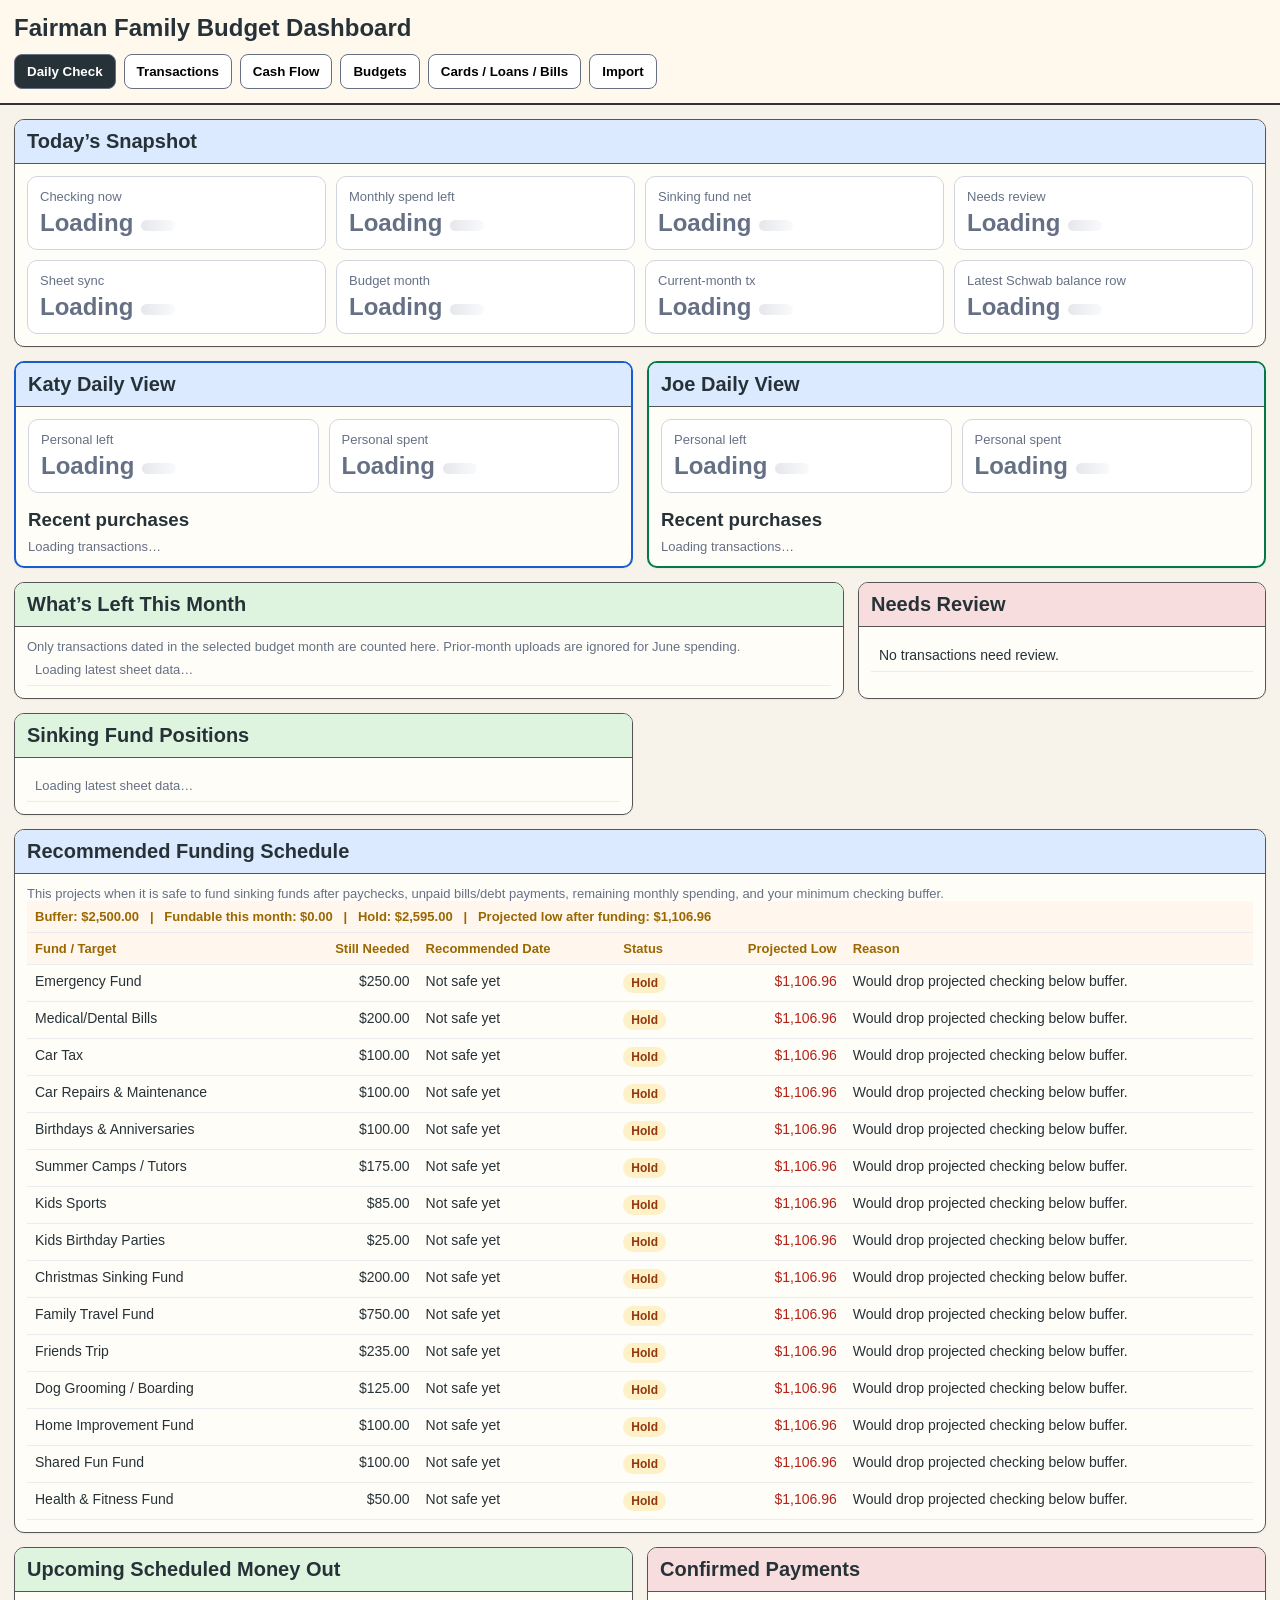
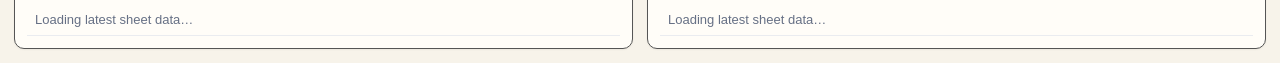
==== commit 1aa6e498: "Add files via upload" ====
--- a/index.html
+++ b/index.html
@@ -2,7 +2,7 @@
 <html lang="en">
 <head>
 <meta charset="utf-8">
-<title>Fairman Family Budget Dashboard v31</title>
+<title>Fairman Family Budget Dashboard</title>
 <meta name="viewport" content="width=device-width, initial-scale=1">
 <style>
 :root{--bg:#f7f3ea;--card:#fffdf8;--ink:#263238;--muted:#667085;--line:#d0d5dd;--green:#dff4df;--pink:#f7dddd;--blue:#dbeafe;--cream:#fff7ed;--bad:#b42318;--warn:#b54708;--ok:#027a48;--dark:#263238}
@@ -38,9 +38,21 @@
 @keyframes v28pulse{0%{background-position:200% 0}100%{background-position:-200% 0}}
 </style>
 
+
+<style>
+/* v45: prevent stale embedded data flash before live Sheet load */
+body.v45-awaiting-sheet #topMetrics,
+body.v45-awaiting-sheet #katyView,
+body.v45-awaiting-sheet #joeView,
+body.v45-awaiting-sheet #remainingTable,
+body.v45-awaiting-sheet #sinkingPositionTable,
+body.v45-awaiting-sheet #upcomingTable,
+body.v45-awaiting-sheet #confirmedTable { visibility:hidden; }
+body.v45-awaiting-sheet #daily .section::after { content:"Loading live Google Sheet data…"; color:#667085; font-size:13px; }
+</style>
 </head>
-<body>
-<header><h1>Fairman Family Budget Dashboard v31</h1><div class="small"></div><nav><button class="active" data-panel="daily">Daily Check</button><button data-panel="transactions">Transactions</button><button data-panel="cashflow">Cash Flow</button><button data-panel="budgets">Budgets</button><button data-panel="debts">Cards / Loans / Bills</button><button data-panel="import">Import</button></nav></header>
+<body class="v45-awaiting-sheet">
+<header><h1>Fairman Family Budget Dashboard</h1><div class="small"></div><nav><button class="active" data-panel="daily">Daily Check</button><button data-panel="transactions">Transactions</button><button data-panel="cashflow">Cash Flow</button><button data-panel="budgets">Budgets</button><button data-panel="debts">Cards / Loans / Bills</button><button data-panel="import">Import</button></nav></header>
 
 </div>
 <main>
@@ -1209,7 +1221,7 @@
    To make the API URL work in incognito/for both Joe and Katy, paste your Apps Script Web App URL below.
    Example: const HARD_CODED_APPS_SCRIPT_URL_V20 = 'https://script.google.com/macros/s/.../exec';
 */
-const HARD_CODED_APPS_SCRIPT_URL_V20 = 'https://script.google.com/macros/s/AKfycby2Phk4jZyVyiXhtVK9E1nJLNAPzdOyTwP0v3DVRppUCjeYpAVN5zG-GqVHF0Sw-OsN/exec';
+const HARD_CODED_APPS_SCRIPT_URL_V20 = 'https://script.google.com/macros/s/AKfycbxNDg-2Qfawsm1OlcZ5HTJtZkuIzKsvHYzSCglfgh7ZctioGG7VWKldlKAMiuUSceNH/exec';
 
 save = function(){ /* no-op: Google Sheets is the database */ };
 load = function(){ return structuredClone ? structuredClone(initialData) : JSON.parse(JSON.stringify(initialData)); };
@@ -3240,130 +3252,2099 @@
 </script>
 
 
-
 <script>
-/* ===== v55: Katy paycheck cash-flow fix ONLY =====
-   Source: this exact attached index.html.
-   Scope: Cash Flow paycheck events only.
-   Why: prior cash-flow logic chose Sheet paychecks OR embedded paychecks. If the Sheet
-   paychecks were incomplete, Katy's future paycheck disappeared. This merges them.
+/* ===== v45 FULL STABLE PATCH =====
+   Built on the full attached index.html. Does not replace the app.
+   Fixes:
+   - Debt Payoff sinking fund: only explicit Debt Payoff Extra split/tx counts.
+   - No stale initial snapshot/Katy/Joe values while Sheet is loading.
+   - Probability-based cash-flow forecast with correct current checking start.
+   - Cards/loans confirmed paid respect split transactions.
 */
 (function(){
-  const ORIGINAL_APP_V55 = (()=>{
-    try { return JSON.parse(document.getElementById('initialData')?.textContent || '{}'); }
-    catch(e){ return {}; }
-  })();
-
-  function n(v){
-    const x = Number(String(v ?? '').replace(/[$,]/g,''));
-    return Number.isFinite(x) ? x : 0;
-  }
-  function pad(v){ return String(v).padStart(2,'0'); }
-  function isoDateV55(v){
-    if(v === undefined || v === null || v === '') return '';
-    if(typeof v === 'number' && Number.isFinite(v) && v > 30000){
-      const d = new Date(Date.UTC(1899,11,30) + v * 86400000);
-      return `${d.getUTCFullYear()}-${pad(d.getUTCMonth()+1)}-${pad(d.getUTCDate())}`;
+  const PATCH='v45';
+  function n(v){ const x=Number(String(v??'').replace(/[$,]/g,'')); return Number.isFinite(x)?x:0; }
+  function abs(v){ return Math.abs(n(v)); }
+  function month(){ return String(app?.month||''); }
+  function todayV(){ return String(app?.today || (typeof today==='function'?today():'')).slice(0,10); }
+  function inMonth(t){ return String(t?.date||'').slice(0,7)===month(); }
+  function txs(){ return Array.isArray(app?.transactions)?app.transactions:[]; }
+  function splits(t){ return Array.isArray(t?.splits)?t.splits:[]; }
+  function tr(t){ return t?.treatment || t?.type || 'Auto'; }
+  function lower(s){ return String(s||'').toLowerCase(); }
+  function upper(s){ return String(s||'').toUpperCase(); }
+  function desc(t){ return upper((t?.rawDescription||'')+' '+(t?.description||'')); }
+  function isSchwab(t){ return lower((t?.source||'')+' '+(t?.account||'')).includes('schwab'); }
+  function key(t,i){ return String(t?.date||'')+'|'+String(t?.posted||'')+'|'+String(i).padStart(6,'0'); }
+  function budgetNames(){ return new Set((app.spendingBudgets||[]).map(b=>b.name)); }
+  function fundNames(){ return new Set((app.sinkingFunds||[]).map(f=>f.name)); }
+  const VARIABLE_NAMES = new Set(['Groceries','Dog Food','Auto Fuel & Maintenance','Basic Health & Personal Care','House Cleaning','Services','Household Consumables','Household Miscellaneous','Kids Miscellaneous','Kids Experiences','Date Nights','Alcohol & Entertainment']);
+  const FIXED_EXCLUDE_FROM_RESERVE = new Set(['Joe - Individual Priorities','Katy - Individual Priorities']);
+  function isTracked(cat){ return budgetNames().has(cat) || fundNames().has(cat) || VARIABLE_NAMES.has(cat); }
+  function isPaymentCat(cat){ return ['Debt Payment','Loan Payment','Payment / Transfer','Income','Transfer'].includes(String(cat||'')); }
+  function signedImpact(t, amount, treatment){
+    amount=n(amount);
+    if(['Ignore / Transfer','Income','Sinking Fund Contribution','Debt Payment','Loan Payment'].includes(treatment)) return 0;
+    if(treatment==='Reimbursement / Credit') return -Math.abs(amount);
+    if(treatment==='Expense') return Math.abs(amount);
+    if(treatment==='Debt Payoff Extra') return Math.abs(amount);
+    const src=lower((t?.source||'')+' '+(t?.account||''));
+    if(src.includes('apple') || (src.includes('card') && !src.includes('schwab'))) return amount>0?amount:0;
+    return amount<0?Math.abs(amount):-Math.abs(amount);
+  }
+
+  window.transactionSpendAmount = function(t){
+    if(!inMonth(t)) return 0;
+    const sp=splits(t);
+    if(sp.length){
+      return sp.reduce((a,s)=>a+(isTracked(s.category)?signedImpact(t,s.amount,s.treatment||'Auto'):0),0);
     }
-    if(v instanceof Date && !isNaN(v)) return `${v.getFullYear()}-${pad(v.getMonth()+1)}-${pad(v.getDate())}`;
-    const s = String(v).trim();
-    let m = s.match(/^(\d{4})[-\/](\d{1,2})[-\/](\d{1,2})/);
-    if(m) return `${m[1]}-${pad(m[2])}-${pad(m[3])}`;
-    m = s.match(/^(\d{1,2})[-\/](\d{1,2})[-\/](\d{2,4})(?:\s.*)?$/);
-    if(m){ let y = Number(m[3]); if(y < 100) y += 2000; return `${y}-${pad(m[1])}-${pad(m[2])}`; }
-    const d = new Date(s);
-    if(!isNaN(d)) return `${d.getFullYear()}-${pad(d.getMonth()+1)}-${pad(d.getDate())}`;
-    return s;
-  }
-  function todayIsoV55(){ return isoDateV55(typeof today === 'function' ? today() : app?.today || new Date()); }
-  function monthV55(){ return String(app?.month || todayIsoV55().slice(0,7)); }
-  function descV55(t){ return String((t?.description || '') + ' ' + (t?.rawDescription || '')).toLowerCase(); }
-  function isSchwabV55(t){ return String((t?.source || '') + ' ' + (t?.account || '')).toLowerCase().includes('schwab'); }
-  function inMonthV55(t){ return isoDateV55(t?.date).slice(0,7) === monthV55(); }
-
-  function normalizePaycheckRowV55(p, source){
-    const date = isoDateV55(p?.date || p?.payDate || p?.paymentDate);
-    const amount = n(p?.amount || p?.Amount);
-    const name = String(p?.name || p?.description || p?.person || 'Paycheck').trim();
-    if(!date || amount <= 0 || date.slice(0,7) !== monthV55()) return null;
-    return { raw:p, date, name, amount, source };
-  }
-
-  function mergedPaychecksV55(){
-    const sheet = Array.isArray(app?.paychecks) ? app.paychecks : [];
-    const embedded = Array.isArray(ORIGINAL_APP_V55.paychecks) ? ORIGINAL_APP_V55.paychecks : [];
-    const rows = [];
-
-    // Sheet rows win, but embedded rows fill gaps. This is the actual fix.
-    [...sheet.map(p=>normalizePaycheckRowV55(p,'sheet')), ...embedded.map(p=>normalizePaycheckRowV55(p,'embedded'))]
-      .filter(Boolean)
-      .forEach(p=>{
-        // De-dupe by date + amount. That prevents duplicate rows when Sheet and embedded both contain the same paycheck.
-        const key = `${p.date}|${Math.round(p.amount * 100)}`;
-        if(!rows.some(x => `${x.date}|${Math.round(x.amount * 100)}` === key)) rows.push(p);
+    const cat=String(t?.category||'');
+    if(!isTracked(cat) || isPaymentCat(cat)) return 0;
+    return signedImpact(t,t.amount,tr(t));
+  };
+  window.txSpendByCategory = function(cat){
+    return txs().filter(inMonth).reduce((a,t)=>{
+      const sp=splits(t);
+      if(sp.length) return a+sp.filter(s=>s.category===cat).reduce((x,s)=>x+(isTracked(s.category)?signedImpact(t,s.amount,s.treatment||'Auto'):0),0);
+      return a+(t.category===cat?transactionSpendAmount(t):0);
+    },0);
+  };
+
+  function latestSchwabBalanceStable(){
+    const all=txs().map((t,i)=>({t,i,date:String(t.date||''),posted:String(t.posted||''),rb:t.runningBalance})).filter(o=>isSchwab(o.t)&&inMonth(o.t));
+    if(!all.length) return n(app.latestSchwabBalance);
+    const rbRows=all.filter(o=>o.rb!==undefined && o.rb!==null && o.rb!=='' && Number.isFinite(Number(o.rb)));
+    if(rbRows.length){
+      // Pick the newest row with a running balance. If same day, pick the first row in import/display order.
+      rbRows.sort((a,b)=>{
+        const d=b.date.localeCompare(a.date); if(d) return d;
+        const p=b.posted.localeCompare(a.posted); if(p) return p;
+        return a.i-b.i;
       });
-
-    return rows.sort((a,b)=>a.date.localeCompare(b.date) || a.name.localeCompare(b.name));
-  }
-
-  function paycheckActuallyPostedV55(p){
-    const pDate = isoDateV55(p.date || p.raw?.date);
-    if(!pDate) return false;
-    if(pDate > todayIsoV55()) return false; // future paychecks should stay visible in Cash Flow
-    const target = Math.abs(n(p.amount || p.raw?.amount));
+      const base=rbRows[0];
+      let bal=n(base.rb);
+      // Apply newer Schwab rows that lack running balance. For same-day CSV imports, newer rows often appear above the running-balance row.
+      all.forEach(o=>{
+        const hasRb=o.rb!==undefined && o.rb!==null && o.rb!=='' && Number.isFinite(Number(o.rb));
+        if(hasRb) return;
+        const laterDate=o.date>base.date || (o.date===base.date && o.posted>base.posted);
+        const sameDayAbove=o.date===base.date && o.posted===base.posted && o.i<base.i;
+        if(laterDate || sameDayAbove) bal += n(o.t.amount);
+      });
+      app.latestSchwabBalance=bal;
+      return bal;
+    }
+    const opening=n(app.openingCheckingBalance||app.openingBalance||app.startingCheckingBalance||app.carryoverBalance||app.settings?.openingCheckingBalance||0);
+    if(opening) return opening + all.reduce((a,o)=>a+n(o.t.amount),0);
+    return n(app.latestSchwabBalance);
+  }
+  window.currentCheckingBalance = latestSchwabBalanceStable;
+  window.currentCheckingBalanceV21 = latestSchwabBalanceStable;
+
+  function isExplicitDebtExtraSplit(parent,s){
+    if(!s) return false;
+    const treatment=String(s.treatment||'');
+    const cat=String(s.category||'');
+    const parentLooksDebt = String(parent?.category||'')==='Debt Payment' || String(parent?.treatment||'')==='Debt Payment' || /PAYMENT|PYMT|APPLECARD|CHASE|LOWES|LOWE|BEST BUY|US BANK|U\.S\. BANK/.test(desc(parent));
+    return parentLooksDebt && cat==='Debt Payoff' && treatment==='Debt Payoff Extra';
+  }
+  function explicitDebtPayoffExtra(){
+    return txs().filter(inMonth).reduce((a,t)=>{
+      const sp=splits(t);
+      if(sp.length) return a+sp.filter(s=>isExplicitDebtExtraSplit(t,s)).reduce((x,s)=>x+abs(s.amount),0);
+      // Unsplit fallback only counts if the transaction itself is explicitly marked Debt Payoff Extra.
+      if(String(t.category||'')==='Debt Payoff' && String(t.treatment||'')==='Debt Payoff Extra') return a+abs(t.amount);
+      return a;
+    },0);
+  }
+  window.extraDebtPaidThisMonth = explicitDebtPayoffExtra;
+  window.debtPayoffExtraFromSplitsV29 = explicitDebtPayoffExtra;
+
+  function sinkingContributionStable(name){
+    if(name==='Debt Payoff') return explicitDebtPayoffExtra();
+    return txs().filter(inMonth).reduce((a,t)=>{
+      const sp=splits(t);
+      if(sp.length) return a+sp.filter(s=>s.category===name && s.treatment==='Sinking Fund Contribution').reduce((x,s)=>x+abs(s.amount),0);
+      return a+(t.category===name && tr(t)==='Sinking Fund Contribution'?abs(t.amount):0);
+    },0);
+  }
+  window.sinkingFundContributionAmount = sinkingContributionStable;
+  function sinkingPositionStable(f){
+    if(String(f.name)==='Debt Payoff') return explicitDebtPayoffExtra()-n(f.budget);
+    return n(f.balance)+n(f.saved)+sinkingContributionStable(f.name)-txSpendByCategory(f.name);
+  }
+  window.sinkingFundPosition = sinkingPositionStable;
+
+  function acctKeys(account){
+    const out=[...(account.paymentKeywords||[]), account.name||''];
+    const name=upper(account.name||'');
+    if(name.includes('APPLE CARD')) out.push('APPLECARD GSBANK','APPLECARD','APPLE CARD');
+    if(name.includes('CHASE') || name.includes('AMAZON')) out.push('CHASE CREDIT','CHASE CARD','AMAZON PRIME VISA','CHASE');
+    if(name.includes('LOWES')) out.push('LOWES','LOWE');
+    if(name.includes('BEST BUY')) out.push('BEST BUY');
+    if(name.includes('U.S. BANK') || name.includes('US BANK')) out.push('U.S. BANK','US BANK','U S BANK');
+    if(name.includes('MORTGAGE') || name.includes('NAVY')) out.push('NFCU MORT DEBIT');
+    if(name.includes('HELOC')) out.push('NFCU MORT DEBIT');
+    return [...new Set(out.map(upper).filter(Boolean))];
+  }
+  function isDebtTx(t){ return inMonth(t) && (String(t.category||'')==='Debt Payment' || String(t.treatment||'')==='Debt Payment' || /PAYMENT|PYMT|APPLECARD|CHASE|LOWES|LOWE|BEST BUY|US BANK|U\.S\. BANK/.test(desc(t))); }
+  function isLoanTx(t){ return inMonth(t) && (String(t.category||'')==='Loan Payment' || String(t.treatment||'')==='Loan Payment' || /NFCU MORT|BRIDGECREST|WELLS FARGO|APPLE WATCH/.test(desc(t))); }
+  function paidForAccount(account, kind){
+    let total=0;
+    const keys=acctKeys(account);
+    txs().filter(t=>kind==='loan'?isLoanTx(t):isDebtTx(t)).forEach(t=>{
+      const sp=splits(t);
+      if(sp.length){
+        total += sp.filter(s=>s.category===account.name && ['Debt Payment','Loan Payment','Auto'].includes(String(s.treatment||'Auto'))).reduce((a,s)=>a+abs(s.amount),0);
+      } else {
+        const d=desc(t);
+        if(keys.some(k=>d.includes(k))) total += abs(t.amount);
+      }
+    });
+    return Math.round(total*100)/100;
+  }
+  function cardPaidMapStable(){ const out={}; (app.creditCards||[]).forEach(c=>out[c.name]=paidForAccount(c,'card')); return out; }
+  function loanPaidMapStable(){ const out={}; (app.loans||[]).forEach(l=>out[l.name]=paidForAccount(l,'loan')); return out; }
+  window.cardPaidMapV21 = cardPaidMapStable;
+  window.paidForScheduled = function(x){
+    if(x.kind==='card') return cardPaidMapStable()[x.name]||0;
+    if(x.kind==='loan') return loanPaidMapStable()[x.name]||0;
+    if(x.kind==='bill') return n((app.paidBills||{})[x.name]||0);
+    return 0;
+  };
+
+  function combinedBudgetRows(){
+    const rows=[];
+    (app.spendingBudgets||[]).forEach(b=>rows.push({name:b.name,friendly:b.friendly||b.name,budget:n(b.budget)}));
+    (app.bills||[]).forEach(b=>{ if(VARIABLE_NAMES.has(b.name) && !rows.some(r=>r.name===b.name)) rows.push({name:b.name,friendly:b.name,budget:n(b.amount)}); });
+    return rows;
+  }
+  function paycheckReceivedStable(p){
+    if(p.received===true || String(p.received).toLowerCase()==='true'){
+      // Future rows marked TRUE by stale sheet data should not hide future income unless a matching deposit exists.
+      if(String(p.date||'') > todayV()) return false;
+    }
+    const amt=abs(p.amount);
+    return txs().some(t=>inMonth(t) && isSchwab(t) && n(t.amount)>0 && Math.abs(abs(t.amount)-amt)<1.00);
+  }
+  window.paycheckReceived = paycheckReceivedStable;
+  window.receivedPaycheckV21 = paycheckReceivedStable;
+
+  function fixedScheduledFuture(){
+    const items=[];
+    (app.bills||[]).forEach(b=>{ if(!VARIABLE_NAMES.has(b.name)) items.push({kind:'bill',name:b.name,amount:n(b.amount),due:b.due,bucket:'Bills'}); });
+    (app.creditCards||[]).forEach(c=>items.push({kind:'card',name:c.name,amount:n(c.min),due:c.due,bucket:'Credit Cards'}));
+    (app.loans||[]).forEach(l=>items.push({kind:'loan',name:l.name,amount:n(l.min),due:l.due,bucket:'Loans'}));
+    return items.map(x=>({...x,paid:window.paidForScheduled(x),left:Math.max(0,n(x.amount)-window.paidForScheduled(x)),date:(app.month||'')+'-'+String(x.due||1).padStart(2,'0')})).filter(x=>x.left>0 && x.date>=todayV()).sort((a,b)=>a.date.localeCompare(b.date));
+  }
+  window.unpaidScheduledFuture = fixedScheduledFuture;
+
+  function remainingFridays(){
+    const out=[]; const [y,m]=month().split('-').map(Number); if(!y||!m) return out;
+    const end=new Date(y,m,0); let d=new Date(todayV()+'T00:00:00');
+    while(d<=end){ if(d.getDay()===5) out.push(d.toISOString().slice(0,10)); d.setDate(d.getDate()+1); }
+    if(!out.length) out.push(todayV());
+    return out;
+  }
+  function reserveWeight(name){
+    if(['Groceries','Dog Food','Auto Fuel & Maintenance','Services','House Cleaning','Household Consumables'].includes(name)) return 1;
+    if(['Basic Health & Personal Care','Kids Miscellaneous','Kids Experiences','Date Nights','Alcohol & Entertainment','Household Miscellaneous'].includes(name)) return .65;
+    return 0;
+  }
+  function variableReserveEvents(){
+    const fridays=remainingFridays();
+    const reserves=[];
+    combinedBudgetRows().forEach(b=>{
+      if(FIXED_EXCLUDE_FROM_RESERVE.has(b.name)) return;
+      const weight=reserveWeight(b.name);
+      if(weight<=0) return;
+      const left=Math.max(0,n(b.budget)-txSpendByCategory(b.name));
+      const reserve=left*weight;
+      if(reserve>0.009) reserves.push({name:b.name, amount:reserve});
+    });
+    const total=reserves.reduce((a,x)=>a+x.amount,0);
+    if(total<=0) return [];
+    const per=total/fridays.length;
+    return fridays.map((date,idx)=>({date,name:'Variable spending reserve (probability-based)',amount:-(idx===fridays.length-1 ? total-per*(fridays.length-1) : per),type:'Reserve'}));
+  }
+  window.cashflowRows = function(){
+    let bal=latestSchwabBalanceStable();
+    const rows=[[todayV(),'Latest Schwab/current checking balance',0,bal,'Start']];
+    const events=[];
+    (app.paychecks||[]).forEach(p=>{ if(String(p.date||'')>=todayV() && !paycheckReceivedStable(p)) events.push({date:p.date,name:p.name,amount:n(p.amount),type:'Income'}); });
+    fixedScheduledFuture().forEach(x=>events.push({date:x.date,name:x.name+' ('+x.bucket+')',amount:-x.left,type:x.bucket}));
+    variableReserveEvents().forEach(e=>events.push(e));
+    events.sort((a,b)=>String(a.date).localeCompare(String(b.date)) || (b.amount-a.amount));
+    events.forEach(e=>{ bal+=n(e.amount); rows.push([e.date,e.name,e.amount,bal,bal<0?'Negative':bal<2500?'Low':'OK']); });
+    return rows;
+  };
+  window.renderCashflow = function(){
+    const table=document.getElementById('cashflowTable'); if(!table) return;
+    const totalReserve=variableReserveEvents().reduce((a,e)=>a+Math.abs(n(e.amount)),0);
+    table.innerHTML=`<tr><th colspan="5">Forecast model: fixed bills/debt + future paychecks + probability-based variable reserve. Remaining variable reserve this month: ${money(totalReserve)}</th></tr>`+
+      '<tr><th>Date</th><th>Event</th><th class="num">Amount</th><th class="num">Projected Checking</th><th>Status</th></tr>'+
+      cashflowRows().map(r=>{ const cls=r[4]==='Negative'?'bad':r[4]==='Low'?'warn':'ok'; return `<tr><td>${esc(r[0])}</td><td>${esc(r[1])}</td><td class="num">${money(r[2])}</td><td class="num ${cls}">${money(r[3])}</td><td><span class="pill ${cls}">${esc(r[4])}</span></td></tr>`; }).join('');
+  };
+
+  function renderTopAndDailyStable(){
+    const top=document.getElementById('topMetrics'); if(!top) return;
+    const budgets=combinedBudgetRows();
+    const totalBudget=budgets.reduce((a,b)=>a+n(b.budget),0);
+    const totalSpent=budgets.reduce((a,b)=>a+txSpendByCategory(b.name),0);
+    const left=totalBudget-totalSpent;
+    const sink=(app.sinkingFunds||[]).filter(f=>f.name!=='Debt Payoff').reduce((a,f)=>a+sinkingPositionStable(f),0);
+    const needs=txs().filter(t=>inMonth(t)&&t.category==='Needs Review').length;
+    const latest=txs().map((t,i)=>({t,i,k:key(t,i)})).filter(o=>isSchwab(o.t)&&inMonth(o.t)).sort((a,b)=>b.k.localeCompare(a.k))[0]?.t;
+    const checking=latestSchwabBalanceStable();
+    top.innerHTML=[
+      ['Checking now',money(checking),checking<2500?'warn':'ok'],
+      ['Monthly spend left',money(left),left<0?'bad':left<400?'warn':'ok'],
+      ['Sinking fund net',money(sink),sink<0?'bad':'ok'],
+      ['Needs review',needs,needs?'warn':'ok']
+    ].map(m=>`<div class="metric"><div class="label">${m[0]}</div><div class="value ${m[2]||''}">${m[1]}</div></div>`).join('');
+    document.getElementById('dataHealthV23')?.remove();
+
+    const rem=document.getElementById('remainingTable');
+    if(rem){ rem.innerHTML='<tr><th>Category</th><th class="num">Budget</th><th class="num">Net Spent</th><th class="num">Left</th><th>Progress</th></tr>'+budgets.map(b=>{ const spent=txSpendByCategory(b.name), remaining=n(b.budget)-spent, pct=b.budget?Math.max(0,Math.min(100,Math.round(spent/b.budget*100))):0; const cls=remaining<0?'bad':pct>80?'warn':''; return `<tr><td>${esc(b.friendly||b.name)}</td><td class="num">${money(b.budget)}</td><td class="num ${spent<0?'ok':''}">${money(spent)}</td><td class="num ${remaining<0?'bad':''}">${money(remaining)}</td><td><div class="progress"><div class="bar ${cls}" style="width:${pct}%"></div></div><div class="tiny">${pct}%</div></td></tr>`; }).join(''); }
+    const st=document.getElementById('sinkingPositionTable');
+    if(st){ st.innerHTML='<tr><th>Fund</th><th class="num">Carried Balance</th><th class="num">Planned</th><th class="num">Actual / Contributed</th><th class="num">Spent</th><th class="num">Position</th></tr>'+(app.sinkingFunds||[]).map(f=>{ const actual=sinkingContributionStable(f.name), spent=f.name==='Debt Payoff'?0:txSpendByCategory(f.name), pos=sinkingPositionStable(f); return `<tr><td>${esc(f.name)}${f.name==='Debt Payoff'?'<div class="tiny">Explicit Debt Payoff Extra only</div>':''}</td><td class="num">${f.name==='Debt Payoff'?'—':money(f.balance)}</td><td class="num">${money(f.budget)}</td><td class="num">${money(actual)}</td><td class="num">${f.name==='Debt Payoff'?'—':money(spent)}</td><td class="num ${pos<0?'bad':'ok'}">${money(pos)}</td></tr>`; }).join(''); }
+  }
+  window.renderDailyStableV45=renderTopAndDailyStable;
+
+  const oldRenderDaily=window.renderDaily;
+  window.renderDaily=function(){ try{ if(typeof oldRenderDaily==='function') oldRenderDaily(); }catch(e){ console.warn('old renderDaily failed',e); } renderTopAndDailyStable(); document.body.classList.remove('v45-awaiting-sheet'); };
+  const oldRenderBudgets=window.renderBudgets;
+  window.renderBudgets=function(){ try{ if(typeof oldRenderBudgets==='function') oldRenderBudgets(); }catch(e){} const table=document.getElementById('sinkingTable'); if(table){ table.innerHTML='<tr><th>Fund</th><th class="num">Carried Balance</th><th class="num">Planned Monthly</th><th class="num">Actual / Contributed</th><th class="num">Spent This Month</th><th class="num">Current Position</th></tr>'+(app.sinkingFunds||[]).map(f=>{ const actual=sinkingContributionStable(f.name), spent=f.name==='Debt Payoff'?0:txSpendByCategory(f.name), pos=sinkingPositionStable(f); return `<tr><td>${esc(f.name)}${f.name==='Debt Payoff'?'<div class="tiny">Explicit Debt Payoff Extra only.</div>':''}</td><td class="num">${f.name==='Debt Payoff'?'—':money(f.balance)}</td><td class="num">${money(f.budget)}</td><td class="num">${money(actual)}</td><td class="num">${f.name==='Debt Payoff'?'—':money(spent)}</td><td class="num ${pos<0?'bad':'ok'}">${money(pos)}</td></tr>`; }).join(''); } };
+  const oldRenderDebts=window.renderDebts;
+  window.renderDebts=function(){
+    try{ if(typeof oldRenderDebts==='function') oldRenderDebts(); }catch(e){}
+    const pc=cardPaidMapStable(), pl=loanPaidMapStable();
+    const cc=document.getElementById('ccTable'); if(cc) cc.innerHTML='<tr><th>Name</th><th class="num">Owed</th><th class="num">Min</th><th class="num">Confirmed Paid</th><th>Due</th><th class="num">APR</th></tr>'+(app.creditCards||[]).map(c=>`<tr><td>${esc(c.name)}</td><td class="num">${money(abs(c.owed))}</td><td class="num">${money(c.min)}</td><td class="num">${money(pc[c.name]||0)}</td><td>${esc(c.due)}</td><td class="num">${n(c.apr).toFixed(2)}%</td></tr>`).join('');
+    const lt=document.getElementById('loanTable'); if(lt) lt.innerHTML='<tr><th>Name</th><th class="num">Owed</th><th class="num">Payment</th><th class="num">Confirmed Paid</th><th>Due</th><th class="num">APR</th></tr>'+(app.loans||[]).map(l=>`<tr><td>${esc(l.name)}</td><td class="num">${money(abs(l.owed))}</td><td class="num">${money(l.min)}</td><td class="num">${money(pl[l.name]||0)}</td><td>${esc(l.due)}</td><td class="num">${n(l.apr).toFixed(2)}%</td></tr>`).join('');
+  };
+
+  function setPlaceholders(){
+    const top=document.getElementById('topMetrics'); if(top) top.innerHTML=['Checking now','Monthly spend left','Sinking fund net','Needs review'].map(label=>`<div class="metric"><div class="label">${label}</div><div class="value loading-value">Loading</div></div>`).join('');
+    ['katyView','joeView'].forEach(id=>{ const el=document.getElementById(id); if(el) el.innerHTML='<div class="small">Loading live Google Sheet data…</div>'; });
+  }
+  const prevLoad=window.loadFromSheet;
+  if(typeof prevLoad==='function'){
+    window.loadFromSheet=async function(){
+      document.body.classList.add('v45-awaiting-sheet'); setPlaceholders();
+      try{ const out=await prevLoad.apply(this,arguments); try{ renderCashflow(); renderDaily(); renderBudgets(); renderDebts(); }catch(e){} return out; }
+      finally{ document.body.classList.remove('v45-awaiting-sheet'); }
+    };
+  }
+  // If a sheet load is configured, show placeholders immediately so stale embedded data never appears as final truth.
+  try{ if(typeof getApiUrl==='function' && getApiUrl()) setPlaceholders(); else document.body.classList.remove('v45-awaiting-sheet'); }catch(e){ document.body.classList.remove('v45-awaiting-sheet'); }
+  setTimeout(()=>{
+    try{
+      const hasApi = (typeof getApiUrl==='function' && getApiUrl());
+      if(!hasApi){ renderCashflow(); renderDaily(); renderBudgets(); renderDebts(); document.body.classList.remove('v45-awaiting-sheet'); }
+    }catch(e){ document.body.classList.remove('v45-awaiting-sheet'); }
+  }, 2500);
+})();
+</script>
+
+
+
+
+<script>
+/* ===== v29 minimal repair guard =====
+   Removes the bad v47 layer, keeps v45 probability forecast, and prevents stale embedded data from showing while Google Sheets loads.
+*/
+(function(){
+  function setFourPlaceholders(){
+    const top=document.getElementById('topMetrics');
+    if(top) top.innerHTML=['Checking now','Monthly spend left','Sinking fund net','Needs review'].map(label=>`<div class="metric"><div class="label">${label}</div><div class="value loading-value">Loading</div></div>`).join('');
+    ['katyView','joeView'].forEach(id=>{ const el=document.getElementById(id); if(el) el.innerHTML='<div class="small">Loading live Google Sheet data…</div>'; });
+  }
+  function hasApi(){ try{return typeof getApiUrl==='function' && !!getApiUrl();}catch(e){return false;} }
+  function renderAllSafe(){ try{ if(typeof renderCashflow==='function') renderCashflow(); if(typeof renderDaily==='function') renderDaily(); if(typeof renderBudgets==='function') renderBudgets(); if(typeof renderDebts==='function') renderDebts(); document.getElementById('dataHealthV23')?.remove(); }catch(e){ console.warn('renderAllSafe failed',e); } }
+  const priorLoad = typeof loadFromSheet==='function' ? loadFromSheet : null;
+  if(priorLoad){
+    loadFromSheet = async function(){
+      if(hasApi()){ document.body.classList.add('v45-awaiting-sheet'); setFourPlaceholders(); }
+      try{
+        const result = await priorLoad.apply(this, arguments);
+        renderAllSafe();
+        return result;
+      } finally {
+        document.body.classList.remove('v45-awaiting-sheet','loading');
+      }
+    };
+  }
+  if(hasApi()){
+    document.body.classList.add('v45-awaiting-sheet');
+    setFourPlaceholders();
+  } else {
+    document.body.classList.remove('v45-awaiting-sheet','loading');
+  }
+})();
+</script>
+
+
+<script>
+/* ===== v49: Cash Flow income repair ONLY =====
+   Fixes missing paycheck rows in Cash Flow without touching splits, debts, budgets, imports, or cards/loans/bills.
+   Problem: paychecks loaded from Sheets can have non-ISO dates, stale received flags, or missing rows.
+   Fix: normalize paycheck dates, fall back to the embedded paycheck schedule by name, and only hide a future paycheck if a real matching deposit exists.
+*/
+(function(){
+  function n49(v){ const n=Number(v); return Number.isFinite(n)?n:0; }
+  function abs49(v){ return Math.abs(n49(v)); }
+  function today49(){
+    const raw = (app && app.today) ? app.today : new Date().toISOString().slice(0,10);
+    return normalizeDate49(raw) || String(raw).slice(0,10);
+  }
+  function normalizeDate49(value){
+    if(value === undefined || value === null || value === '') return '';
+    if(typeof value === 'number'){
+      // Google Sheets serial date fallback. 25569 = 1970-01-01.
+      const d = new Date(Math.round((value - 25569) * 86400 * 1000));
+      if(!Number.isNaN(d.getTime())) return d.toISOString().slice(0,10);
+    }
+    const raw = String(value).trim();
+    let m = raw.match(/^(\d{4})[-\/](\d{1,2})[-\/](\d{1,2})/);
+    if(m) return `${m[1]}-${String(m[2]).padStart(2,'0')}-${String(m[3]).padStart(2,'0')}`;
+    m = raw.match(/^(\d{1,2})[-\/](\d{1,2})[-\/](\d{2,4})$/);
+    if(m){
+      const y = m[3].length === 2 ? '20' + m[3] : m[3];
+      return `${y}-${String(m[1]).padStart(2,'0')}-${String(m[2]).padStart(2,'0')}`;
+    }
+    const d = new Date(raw);
+    if(!Number.isNaN(d.getTime())) return d.toISOString().slice(0,10);
+    return raw.slice(0,10);
+  }
+  function initialPaychecks49(){
+    try { return (initialData && Array.isArray(initialData.paychecks)) ? initialData.paychecks : []; }
+    catch(e){ return []; }
+  }
+  function normalizedPaychecks49(){
+    const byName = new Map();
+    initialPaychecks49().forEach(p => {
+      if(p && p.name) byName.set(String(p.name), {...p, date: normalizeDate49(p.date), amount: n49(p.amount)});
+    });
+    (app.paychecks || []).forEach(p => {
+      if(!p) return;
+      const name = String(p.name || p.type || p.label || '').trim();
+      if(!name) return;
+      const fallback = byName.get(name) || {};
+      byName.set(name, {
+        ...fallback,
+        ...p,
+        name,
+        date: normalizeDate49(p.date || p.payDate || p.paymentDate || fallback.date),
+        amount: n49(p.amount || fallback.amount),
+        received: p.received
+      });
+    });
+    return [...byName.values()].filter(p => p.name && p.date && p.amount).sort((a,b)=>String(a.date).localeCompare(String(b.date)));
+  }
+  function isSchwab49(t){ return String(t.source || t.account || '').toLowerCase().includes('schwab'); }
+  function inMonth49(t){ return String(t.date || '').slice(0,7) === String(app.month || '').slice(0,7); }
+  function realDepositExistsForPaycheck49(p){
+    const target = abs49(p.amount);
     if(!target) return false;
-
-    // Do not trust stale TRUE flags by themselves. Require a real matching Schwab deposit.
-    return (app.transactions || []).some(t=>{
-      if(!inMonthV55(t) || !isSchwabV55(t)) return false;
-      const amount = n(t.amount);
-      if(amount <= 0) return false;
-      if(Math.abs(Math.abs(amount) - target) > 1.00) return false;
-      const tDate = isoDateV55(t.date || t.posted);
-      if(tDate && tDate > pDate) return false;
-      return /payroll|direct dep|deposit|marine|max|paycheck|salary/i.test(descV55(t));
+    return (app.transactions || []).some(t => {
+      const amt = n49(t.amount);
+      if(amt <= 0) return false;
+      if(!inMonth49(t)) return false;
+      if(!isSchwab49(t)) return false;
+      if(Math.abs(abs49(amt) - target) > 1.00) return false;
+      const desc = String(t.description || t.rawDescription || '').toLowerCase();
+      return desc.includes('payroll') || desc.includes('deposit') || desc.includes('direct dep') || desc.includes('marinemax') || true;
     });
   }
-
-  window.paycheckReceived = paycheckActuallyPostedV55;
-  window.paycheckIsReceivedV20 = paycheckActuallyPostedV55;
-  window.receivedPaycheckV21 = paycheckActuallyPostedV55;
-
-  window.futurePaycheckEventsV55 = function(){
-    const today = todayIsoV55();
-    return mergedPaychecksV55()
-      .filter(p => p.date >= today && !paycheckActuallyPostedV55(p))
-      .map(p => ({date:p.date, name:p.name, amount:p.amount, type:'Income'}));
-  };
-
-  window.futurePaycheckEventsV41 = window.futurePaycheckEventsV55;
-  window.futurePaycheckEventsV40 = window.futurePaycheckEventsV55;
-
-  const variableReserveEventsBaseV55 = window.variableReserveEventsV39 || function(){ return []; };
-  const unpaidScheduledBaseV55 = window.unpaidScheduledFuture || function(){ return []; };
+  function paycheckShouldShowInCashflow49(p){
+    const pDate = normalizeDate49(p.date);
+    const tDate = today49();
+    if(!pDate || pDate < tDate) return false;
+    // Future stale TRUE/FALSE values from the sheet are not trusted. Only a real matching deposit hides income.
+    return !realDepositExistsForPaycheck49({...p, date:pDate});
+  }
+  function variableReserveEvents49(){
+    // Use the existing probability-reserve logic if present; otherwise no reserve. This avoids touching that model.
+    try {
+      if(typeof variableReserveEvents === 'function') return variableReserveEvents();
+    } catch(e) {}
+    return [];
+  }
+  function fixedScheduledFuture49(){
+    try {
+      if(typeof unpaidScheduledFuture === 'function') return unpaidScheduledFuture();
+    } catch(e) {}
+    return [];
+  }
+  function startingBalance49(){
+    try {
+      if(typeof latestSchwabBalanceStable === 'function') return n49(latestSchwabBalanceStable());
+      if(typeof currentCheckingBalanceV21 === 'function') return n49(currentCheckingBalanceV21());
+      if(typeof currentCheckingBalance === 'function') return n49(currentCheckingBalance());
+    } catch(e) {}
+    return n49(app.latestSchwabBalance);
+  }
 
   window.cashflowRows = function(){
-    const starting = typeof currentCheckingBalance === 'function' ? n(currentCheckingBalance()) : n(app.latestSchwabBalance);
-    let bal = starting;
-    const rows = [[todayIsoV55(), 'Latest Schwab/current checking balance', 0, bal, 'Start']];
+    let bal = startingBalance49();
+    const rows = [[today49(), 'Latest Schwab/current checking balance', 0, bal, 'Start']];
     const events = [];
 
-    window.futurePaycheckEventsV55().forEach(e => events.push(e));
-    unpaidScheduledBaseV55().forEach(x => events.push({date:isoDateV55(x.date), name:x.name + ' (' + x.bucket + ')', amount:-n(x.left), type:x.bucket}));
-    variableReserveEventsBaseV55().forEach(e => events.push({...e, date:isoDateV55(e.date)}));
+    normalizedPaychecks49().forEach(p => {
+      if(paycheckShouldShowInCashflow49(p)) events.push({date: normalizeDate49(p.date), name: p.name, amount: n49(p.amount), type: 'Income'});
+    });
+
+    fixedScheduledFuture49().forEach(x => events.push({date: normalizeDate49(x.date), name: x.name + ' (' + x.bucket + ')', amount: -n49(x.left), type: x.bucket}));
+    variableReserveEvents49().forEach(e => events.push({...e, date: normalizeDate49(e.date), amount: n49(e.amount)}));
 
     events
-      .filter(e => e.date && n(e.amount) !== 0)
-      .sort((a,b) => a.date.localeCompare(b.date) || (n(b.amount) - n(a.amount)))
+      .filter(e => e.date && e.date >= today49() && n49(e.amount) !== 0)
+      .sort((a,b) => String(a.date).localeCompare(String(b.date)) || (String(a.type)==='Income' ? -1 : 1))
       .forEach(e => {
-        bal += n(e.amount);
+        bal += n49(e.amount);
         rows.push([e.date, e.name, e.amount, bal, bal < 0 ? 'Negative' : bal < 2500 ? 'Low' : 'OK']);
       });
     return rows;
   };
 
-  if(typeof renderCashflow === 'function') renderCashflow();
+  window.renderCashflow = function(){
+    const table = document.getElementById('cashflowTable');
+    if(!table) return;
+    const reserveTotal = variableReserveEvents49().reduce((a,e)=>a+Math.abs(n49(e.amount)),0);
+    table.innerHTML = `<tr><th colspan="5">Forecast model: fixed bills/debt + future paychecks + probability-based variable reserve. Remaining variable reserve this month: ${money(reserveTotal)}</th></tr>` +
+      '<tr><th>Date</th><th>Event</th><th class="num">Amount</th><th class="num">Projected Checking</th><th>Status</th></tr>' +
+      cashflowRows().map(r => {
+        const cls = r[4] === 'Negative' ? 'bad' : r[4] === 'Low' ? 'warn' : 'ok';
+        return `<tr><td>${esc(r[0])}</td><td>${esc(r[1])}</td><td class="num">${money(r[2])}</td><td class="num ${cls}">${money(r[3])}</td><td><span class="pill ${cls}">${esc(r[4])}</span></td></tr>`;
+      }).join('');
+  };
+
+  try { renderCashflow(); } catch(e) { console.warn('v49 cashflow income repair render skipped', e); }
 })();
 </script>
 
-</body></html>+
+<script>
+/* ===== v57: Bills / Necessities confirmed-paid fix =====
+   Uses the current attached file only.
+   Fixed bills now calculate Confirmed Paid from actual current-month transactions
+   using bill category + paymentKeywords + description matching.
+   Variable necessities in this table (Groceries, Dog Food, Auto Fuel & Maintenance,
+   Basic Health & Personal Care, Services, House Cleaning) show actual month-to-date spending.
+*/
+(function(){
+  const VARIABLE_NECESSITIES_V57 = new Set([
+    'Groceries',
+    'Dog Food',
+    'Auto Fuel & Maintenance',
+    'Basic Health & Personal Care',
+    'House Cleaning',
+    'Services'
+  ]);
+
+  function num57(v){
+    const n = Number(v);
+    return Number.isFinite(n) ? n : 0;
+  }
+
+  function month57(){
+    return String((window.app && app.month) || '').slice(0,7);
+  }
+
+  function currentMonthTx57(t){
+    const m = month57();
+    if(!m || !t) return false;
+    return String(t.date || '').slice(0,7) === m;
+  }
+
+  function norm57(s){
+    return String(s || '')
+      .toUpperCase()
+      .replace(/[^A-Z0-9]+/g,' ')
+      .replace(/\s+/g,' ')
+      .trim();
+  }
+
+  function txText57(t){
+    return norm57([t.description, t.rawDescription, t.memo, t.name, t.merchant].filter(Boolean).join(' '));
+  }
+
+  function billKeywords57(bill){
+    const keys = [];
+    (bill.paymentKeywords || []).forEach(k => { if(k) keys.push(k); });
+    if(bill.name) keys.push(bill.name);
+
+    // Practical aliases for the names as they appear in imports / billpay rows.
+    const name = String(bill.name || '').toLowerCase();
+    if(name.includes('dominion')) keys.push('DOMINION ENERGY', 'DOMINION ENERGY BILLPAY', 'DOMINION');
+    if(name.includes('grange') || name.includes('car insurance')) keys.push('GRANGE INSURANCE', 'GRANGE INSURANCE PREM');
+    if(name.includes('hrsd')) keys.push('HRSD');
+    if(name.includes('virginia beach public utilities')) keys.push('VIRGINIA BEACH PUBLIC UTILITIES', 'VB PUBLIC UTILITIES');
+    if(name.includes('verizon')) keys.push('VERIZON');
+    if(name.includes('t-mobile')) keys.push('T MOBILE', 'TMOBILE');
+    if(name.includes('icloud')) keys.push('ICLOUD', 'APPLE ICLOUD');
+    if(name.includes('spotify')) keys.push('SPOTIFY');
+    if(name.includes('apple tv')) keys.push('APPLE TV');
+    if(name.includes('apple care')) keys.push('APPLE CARE', 'APPLECARE');
+
+    return [...new Set(keys.map(norm57).filter(Boolean))];
+  }
+
+  function splitBillPaid57(billName){
+    return (app.transactions || []).reduce((total, t) => {
+      if(!currentMonthTx57(t) || !Array.isArray(t.splits)) return total;
+      return total + t.splits.reduce((inner, s) => {
+        if(String(s.category || '') !== billName) return inner;
+        const treatment = String(s.treatment || 'Auto');
+        if(['Income','Ignore / Transfer','Reimbursement / Credit'].includes(treatment)) return inner;
+        return inner + Math.abs(num57(s.amount));
+      }, 0);
+    }, 0);
+  }
+
+  function fixedBillPaidFromTransactions57(bill){
+    const name = String(bill.name || '');
+    const keys = billKeywords57(bill);
+
+    const fromCategory = (app.transactions || []).reduce((total, t) => {
+      if(!currentMonthTx57(t)) return total;
+      if(String(t.category || '') !== name) return total;
+      const treatment = String(t.treatment || t.type || 'Auto');
+      if(['Income','Ignore / Transfer','Reimbursement / Credit'].includes(treatment)) return total;
+      return total + Math.abs(num57(t.amount));
+    }, 0);
+
+    const fromSplits = splitBillPaid57(name);
+
+    const fromKeywords = (app.transactions || []).reduce((total, t) => {
+      if(!currentMonthTx57(t)) return total;
+      const amt = num57(t.amount);
+      if(amt >= 0) return total; // fixed bills are checking/card outflows
+      const text = txText57(t);
+      if(!keys.some(k => text.includes(k))) return total;
+      return total + Math.abs(amt);
+    }, 0);
+
+    return Math.round(Math.max(fromCategory, fromSplits, fromKeywords, num57((app.paidBills || {})[name])) * 100) / 100;
+  }
+
+  function variableNecessityPaid57(bill){
+    const name = String(bill.name || '');
+    let spent = 0;
+    if(typeof window.txSpendByCategory === 'function'){
+      spent = Math.abs(num57(window.txSpendByCategory(name)));
+    }
+    if(spent <= 0){
+      spent = (app.transactions || []).reduce((total, t) => {
+        if(!currentMonthTx57(t)) return total;
+        if(String(t.category || '') !== name) return total;
+        const amt = num57(t.amount);
+        return total + Math.abs(amt);
+      }, 0);
+    }
+    return Math.round(spent * 100) / 100;
+  }
+
+  window.billPaidAmountV57 = function(bill){
+    if(!bill) return 0;
+    if(VARIABLE_NECESSITIES_V57.has(String(bill.name || ''))) return variableNecessityPaid57(bill);
+    return fixedBillPaidFromTransactions57(bill);
+  };
+
+  const previousPaidForScheduledV57 = window.paidForScheduled;
+  window.paidForScheduled = function(x){
+    if(x && x.kind === 'bill'){
+      const bill = (app.bills || []).find(b => b.name === x.name);
+      if(bill && !VARIABLE_NECESSITIES_V57.has(String(bill.name || ''))){
+        return window.billPaidAmountV57(bill);
+      }
+    }
+    return typeof previousPaidForScheduledV57 === 'function' ? previousPaidForScheduledV57(x) : 0;
+  };
+
+  const previousRenderDebtsV57 = window.renderDebts;
+  window.renderDebts = function(){
+    if(typeof previousRenderDebtsV57 === 'function') previousRenderDebtsV57.apply(this, arguments);
+
+    const billTable = document.getElementById('billTable');
+    if(!billTable) return;
+
+    billTable.innerHTML =
+      '<tr><th>Name</th><th class="num">Budget</th><th class="num">Confirmed Paid</th><th>Due</th></tr>' +
+      (app.bills || []).map(b => {
+        const paid = window.billPaidAmountV57(b);
+        const sub = VARIABLE_NECESSITIES_V57.has(String(b.name || ''))
+          ? '<div class="tiny">Month-to-date spending</div>'
+          : '';
+        return `<tr>
+          <td>${esc(b.name)}${sub}</td>
+          <td class="num">${money(b.amount)}</td>
+          <td class="num">${money(paid)}</td>
+          <td>${esc(b.due)}</td>
+        </tr>`;
+      }).join('');
+  };
+
+  try { renderDebts(); renderCashflow(); renderDaily(); } catch(e){ console.warn('v57 bill paid fix render skipped', e); }
+})();
+</script>
+
+
+
+<script>
+/* ===== v60: Credit Card confirmed-paid from split transactions =====
+   Built from the attached v59 file only.
+   Fixes Apple Card - Joe showing $0 when the payment transaction is split as:
+   - Debt Payoff / Debt Payoff Extra
+   - Debt Payment / Debt Payment
+   The earlier card matcher only counted split lines whose category was the exact card name, so your valid split was ignored.
+*/
+(function(){
+  function n60(v){
+    const n = Number(String(v ?? '').replace(/[$,]/g,''));
+    return Number.isFinite(n) ? n : 0;
+  }
+  function abs60(v){ return Math.abs(n60(v)); }
+  function cents60(v){ return Math.round(n60(v) * 100) / 100; }
+  function month60(){ return String((app && app.month) || '').slice(0,7); }
+  function currentMonth60(t){
+    const m = month60();
+    return !!(m && t && String(t.date || t.posted || '').slice(0,7) === m);
+  }
+  function norm60(s){
+    return String(s || '').toUpperCase().replace(/[^A-Z0-9]+/g,' ').replace(/\s+/g,' ').trim();
+  }
+  function txText60(t){
+    return norm60([t.description,t.rawDescription,t.memo,t.name,t.merchant,t.payee,t.account,t.source].filter(Boolean).join(' '));
+  }
+  function cardKeys60(card){
+    const name = String(card && card.name || '');
+    const low = name.toLowerCase();
+    const keys = [];
+    (card && card.paymentKeywords || []).forEach(k => { if(k) keys.push(k); });
+    if(name) keys.push(name);
+    if(low.includes('apple card')) keys.push('APPLE CARD','APPLECARD','APPLECARD GSBANK','GSBANK');
+    if(low.includes('best buy')) keys.push('BEST BUY');
+    if(low.includes('lowes') || low.includes('lowe')) keys.push('LOWES','LOWE');
+    if(low.includes('chase') || low.includes('amazon prime')) keys.push('CHASE','CHASE CREDIT','CHASE CARD','AMAZON PRIME VISA');
+    if(low.includes('u.s. bank') || low.includes('us bank')) keys.push('US BANK','U S BANK','U.S. BANK');
+    return [...new Set(keys.map(norm60).filter(Boolean))];
+  }
+  function parentMatchesCard60(t, card){
+    const text = txText60(t);
+    const keys = cardKeys60(card);
+    if(keys.some(k => k && text.includes(k))) return true;
+
+    // Important for Apple Card exports: the payment row can be labeled only as
+    // "ACH Deposit Internet Transfer..." but the Source/Account is "Apple Card".
+    const cardName = String(card && card.name || '').toLowerCase();
+    const sourceAccount = String((t.source || '') + ' ' + (t.account || '')).toLowerCase();
+    if(cardName.includes('apple card') && sourceAccount.includes('apple card')) return true;
+
+    return false;
+  }
+  function splitTreatment60(s){ return String(s && (s.treatment || s.type) || 'Auto'); }
+  function txTreatment60(t){ return String(t && (t.treatment || t.type) || 'Auto'); }
+  function looksLikeCardPayment60(t){
+    const cat = String(t.category || '');
+    const treatment = txTreatment60(t);
+    const amount = n60(t.amount);
+    const text = txText60(t);
+    const hasPaymentWords = /PAYMENT|PYMT|ACH|AUTOPAY|AUTO PYMT|CARDMEMBER|GSBANK|APPLECARD/.test(text);
+    const hasDebtSplit = Array.isArray(t.splits) && t.splits.some(s => {
+      const st = splitTreatment60(s);
+      const sc = String(s.category || '');
+      return st === 'Debt Payment' || st === 'Debt Payoff Extra' || sc === 'Debt Payment' || sc === 'Debt Payoff';
+    });
+    return amount < 0 || cat === 'Debt Payment' || treatment === 'Debt Payment' || hasPaymentWords || hasDebtSplit;
+  }
+  function splitAmountForCard60(t, card){
+    if(!Array.isArray(t.splits) || !t.splits.length) return 0;
+
+    // 1) Exact-card split lines always count.
+    let total = t.splits.reduce((sum, s) => {
+      if(String(s.category || '') !== String(card.name || '')) return sum;
+      const st = splitTreatment60(s);
+      if(['Income','Ignore / Transfer','Reimbursement / Credit'].includes(st)) return sum;
+      return sum + abs60(s.amount);
+    }, 0);
+    if(total > 0) return total;
+
+    // 2) If the parent transaction is clearly this card's payment, count the payment-related split lines.
+    // This covers your Apple Card split where the minimum line category is "Debt Payment", not "Apple Card - Joe".
+    if(parentMatchesCard60(t, card) && looksLikeCardPayment60(t)){
+      total = t.splits.reduce((sum, s) => {
+        const st = splitTreatment60(s);
+        const sc = String(s.category || '');
+        if(st === 'Debt Payment' || st === 'Debt Payoff Extra' || sc === 'Debt Payment' || sc === 'Debt Payoff'){
+          return sum + abs60(s.amount);
+        }
+        return sum;
+      }, 0);
+    }
+    return total;
+  }
+  function cardPaidAmount60(card){
+    if(!card) return 0;
+    const fromTx = (app.transactions || []).reduce((total, t) => {
+      if(!currentMonth60(t)) return total;
+
+      const splitPaid = splitAmountForCard60(t, card);
+      if(splitPaid) return total + splitPaid;
+
+      if(!parentMatchesCard60(t, card)) return total;
+      if(!looksLikeCardPayment60(t)) return total;
+
+      return total + abs60(t.amount);
+    }, 0);
+
+    const saved = n60((app.paidCards || {})[card.name]);
+    return cents60(Math.max(fromTx, saved));
+  }
+  function cardPaidMap60(){
+    const out = {};
+    (app.creditCards || []).forEach(c => { out[c.name] = cardPaidAmount60(c); });
+    return out;
+  }
+
+  window.cardPaidAmountV60 = cardPaidAmount60;
+  window.cardPaidMapV60 = cardPaidMap60;
+  window.cardPaidMapV21 = cardPaidMap60;
+
+  const previousPaidForScheduledV60 = paidForScheduled;
+  paidForScheduled = function(x){
+    if(x && x.kind === 'card'){
+      const card = (app.creditCards || []).find(c => c.name === x.name);
+      if(card) return cardPaidAmount60(card);
+    }
+    return typeof previousPaidForScheduledV60 === 'function' ? previousPaidForScheduledV60(x) : 0;
+  };
+  window.paidForScheduled = paidForScheduled;
+
+  function renderCreditCards60(){
+    const ccTable = document.getElementById('ccTable');
+    if(!ccTable || !app || !Array.isArray(app.creditCards)) return;
+    ccTable.innerHTML =
+      '<tr><th>Name</th><th class="num">Owed</th><th class="num">Min</th><th class="num">Confirmed Paid</th><th>Due</th><th class="num">APR</th></tr>' +
+      app.creditCards.map(c => `<tr>
+        <td>${esc(c.name)}</td>
+        <td class="num">${money(Math.abs(n60(c.owed)))}</td>
+        <td class="num">${money(c.min)}</td>
+        <td class="num">${money(cardPaidAmount60(c))}</td>
+        <td>${esc(c.due)}</td>
+        <td class="num">${Number(c.apr || 0).toFixed(2)}%</td>
+      </tr>`).join('');
+    ccTable.dataset.v60Fixed = String(Date.now());
+  }
+
+  const previousRenderDebtsV60 = renderDebts;
+  renderDebts = function(){
+    if(typeof previousRenderDebtsV60 === 'function') previousRenderDebtsV60.apply(this, arguments);
+    renderCreditCards60();
+  };
+  window.renderDebts = renderDebts;
+
+  const previousRenderV60 = render;
+  render = function(){
+    const result = previousRenderV60.apply(this, arguments);
+    renderCreditCards60();
+    return result;
+  };
+  window.render = render;
+
+  const previousLoadFromSheetV60 = loadFromSheet;
+  loadFromSheet = async function(){
+    const result = await previousLoadFromSheetV60.apply(this, arguments);
+    renderCreditCards60();
+    try { renderCashflow(); renderDaily(); } catch(e){ console.warn('v60 post-load dependent render skipped', e); }
+    renderCreditCards60();
+    return result;
+  };
+  window.loadFromSheet = loadFromSheet;
+
+  try { renderDebts(); } catch(e){ console.warn('v60 credit-card confirmed-paid render skipped', e); }
+})();
+</script>
+
+</body></html>
+<script>
+/* ===== v50: Cash Flow full forecast repair ONLY =====
+   Restores the complete Cash Flow model after the v49 income-only patch:
+   - future paychecks
+   - unpaid fixed bills / credit-card minimums / loan payments
+   - probability-based variable spending reserve
+   - remaining planned sinking-fund contributions
+   This patch only overrides cashflowRows() and renderCashflow().
+*/
+(function(){
+  function n50(v){ const n=Number(v); return Number.isFinite(n)?n:0; }
+  function abs50(v){ return Math.abs(n50(v)); }
+  function month50(){ return String((app && app.month) || new Date().toISOString().slice(0,7)).slice(0,7); }
+  function normalizeDate50(value){
+    if(value === undefined || value === null || value === '') return '';
+    if(typeof value === 'number'){
+      const d = new Date(Math.round((value - 25569) * 86400 * 1000));
+      if(!Number.isNaN(d.getTime())) return d.toISOString().slice(0,10);
+    }
+    const raw = String(value).trim();
+    let m = raw.match(/^(\d{4})[-\/](\d{1,2})[-\/](\d{1,2})/);
+    if(m) return `${m[1]}-${String(m[2]).padStart(2,'0')}-${String(m[3]).padStart(2,'0')}`;
+    m = raw.match(/^(\d{1,2})[-\/](\d{1,2})[-\/](\d{2,4})$/);
+    if(m){ const y = m[3].length === 2 ? '20' + m[3] : m[3]; return `${y}-${String(m[1]).padStart(2,'0')}-${String(m[2]).padStart(2,'0')}`; }
+    const d = new Date(raw);
+    if(!Number.isNaN(d.getTime())) return d.toISOString().slice(0,10);
+    return raw.slice(0,10);
+  }
+  function today50(){ return normalizeDate50((app && app.today) || new Date().toISOString().slice(0,10)); }
+  function dateFromDue50(due){ return `${month50()}-${String(due || 1).padStart(2,'0')}`; }
+  function isSchwab50(t){ return String(t.source || t.account || '').toLowerCase().includes('schwab'); }
+  function inMonth50(t){ return String(normalizeDate50(t.date || t.posted || '')).slice(0,7) === month50(); }
+  function startingBalance50(){
+    try { if(typeof latestSchwabBalanceStable === 'function') return n50(latestSchwabBalanceStable()); } catch(e) {}
+    try { if(typeof currentCheckingBalanceV21 === 'function') return n50(currentCheckingBalanceV21()); } catch(e) {}
+    try { if(typeof currentCheckingBalance === 'function') return n50(currentCheckingBalance()); } catch(e) {}
+    const rows = (app.transactions || [])
+      .map((t,i)=>({t,i,date:normalizeDate50(t.date || t.posted || '')}))
+      .filter(o=>isSchwab50(o.t) && o.t.runningBalance !== undefined && o.t.runningBalance !== null && o.t.runningBalance !== '')
+      .sort((a,b)=>(b.date + '|' + String(b.i).padStart(6,'0')).localeCompare(a.date + '|' + String(a.i).padStart(6,'0')));
+    if(rows.length) return n50(rows[0].t.runningBalance);
+    return n50(app.latestSchwabBalance);
+  }
+  function normalizedPaychecks50(){
+    const byName = new Map();
+    try { (initialData.paychecks || []).forEach(p=>{ if(p && p.name) byName.set(String(p.name), {...p, date:normalizeDate50(p.date), amount:n50(p.amount)}); }); } catch(e) {}
+    (app.paychecks || []).forEach(p=>{
+      const name = String(p?.name || p?.type || p?.label || '').trim();
+      if(!name) return;
+      const fallback = byName.get(name) || {};
+      byName.set(name, {...fallback, ...p, name, date:normalizeDate50(p.date || p.payDate || p.paymentDate || fallback.date), amount:n50(p.amount || fallback.amount)});
+    });
+    return [...byName.values()].filter(p=>p.name && p.date && p.amount).sort((a,b)=>String(a.date).localeCompare(String(b.date)));
+  }
+  function realDepositExistsForPaycheck50(p){
+    const target = abs50(p.amount);
+    if(!target) return false;
+    return (app.transactions || []).some(t=>{
+      const amt = n50(t.amount);
+      if(amt <= 0 || !isSchwab50(t) || !inMonth50(t)) return false;
+      return Math.abs(abs50(amt) - target) <= 1.00;
+    });
+  }
+  function futurePaycheckEvents50(){
+    const tdy = today50();
+    return normalizedPaychecks50()
+      .filter(p=>p.date >= tdy && !realDepositExistsForPaycheck50(p))
+      .map(p=>({date:p.date, name:p.name, amount:n50(p.amount), type:'Income', priority:0}));
+  }
+  const VARIABLE_NAMES_50 = new Set(['Groceries','Dog Food','Auto Fuel & Maintenance','Basic Health & Personal Care','House Cleaning','Services']);
+  function paidFor50(x){ try { if(typeof paidForScheduled === 'function') return n50(paidForScheduled(x)); } catch(e) {} return 0; }
+  function fixedScheduledEvents50(){
+    const items=[];
+    (app.bills || []).forEach(b=>{ if(!VARIABLE_NAMES_50.has(b.name)) items.push({kind:'bill', name:b.name, amount:n50(b.amount), due:b.due, bucket:'Bills'}); });
+    (app.creditCards || []).forEach(c=>items.push({kind:'card', name:c.name, amount:n50(c.min), due:c.due, bucket:'Credit Cards'}));
+    (app.loans || []).forEach(l=>items.push({kind:'loan', name:l.name, amount:n50(l.min), due:l.due, bucket:'Loans'}));
+    return items.map(x=>{
+      const paid = paidFor50(x);
+      return {...x, paid, left:Math.max(0, n50(x.amount)-paid), date:dateFromDue50(x.due)};
+    }).filter(x=>x.left > 0.009 && x.date >= today50()).map(x=>({date:x.date, name:`${x.name} (${x.bucket})`, amount:-x.left, type:x.bucket, priority:1}));
+  }
+  function txSpend50(cat){
+    try { if(typeof txSpendByCategory === 'function') return n50(txSpendByCategory(cat)); } catch(e) {}
+    return 0;
+  }
+  function combinedBudgetRows50(){
+    const rows=[];
+    (app.spendingBudgets || []).forEach(b=>rows.push({name:b.name, budget:n50(b.budget)}));
+    (app.bills || []).forEach(b=>{ if(VARIABLE_NAMES_50.has(b.name) && !rows.some(r=>r.name===b.name)) rows.push({name:b.name, budget:n50(b.amount)}); });
+    return rows;
+  }
+  function reserveWeight50(name){
+    if(['Groceries','Dog Food','Auto Fuel & Maintenance','Services','House Cleaning','Household Consumables'].includes(name)) return 1;
+    if(['Basic Health & Personal Care','Kids Miscellaneous','Kids Experiences','Date Nights','Alcohol & Entertainment','Household Miscellaneous'].includes(name)) return 0.65;
+    return 0;
+  }
+  function remainingFridays50(){
+    const out=[]; const [y,m]=month50().split('-').map(Number); if(!y || !m) return [today50()];
+    const end = new Date(y, m, 0);
+    const d = new Date(today50() + 'T00:00:00');
+    while(d <= end){ if(d.getDay() === 5) out.push(d.toISOString().slice(0,10)); d.setDate(d.getDate()+1); }
+    return out.length ? out : [today50()];
+  }
+  function variableReserveEvents50(){
+    const reserves=[];
+    combinedBudgetRows50().forEach(b=>{
+      const weight = reserveWeight50(b.name);
+      if(weight <= 0) return;
+      const left = Math.max(0, n50(b.budget) - txSpend50(b.name));
+      const reserve = left * weight;
+      if(reserve > 0.009) reserves.push({name:b.name, amount:reserve});
+    });
+    const total = reserves.reduce((a,x)=>a+x.amount,0);
+    if(total <= 0) return [];
+    const fridays = remainingFridays50();
+    const per = total / fridays.length;
+    return fridays.map((date,idx)=>({date, name:'Variable spending reserve (probability-based)', amount:-(idx===fridays.length-1 ? total - per*(fridays.length-1) : per), type:'Reserve', priority:2}));
+  }
+  function splitContribution50(fundName){
+    return (app.transactions || []).filter(t=>inMonth50(t)).reduce((total,t)=>{
+      const splits = Array.isArray(t.splits) ? t.splits : [];
+      if(splits.length){
+        return total + splits.filter(s=>s.category===fundName && s.treatment==='Sinking Fund Contribution').reduce((a,s)=>a+abs50(s.amount),0);
+      }
+      const tr = t.treatment || t.type || 'Auto';
+      if(t.category === fundName && tr === 'Sinking Fund Contribution') return total + abs50(t.amount);
+      return total;
+    },0);
+  }
+  function remainingSinkingContribution50(f){
+    if(!f || String(f.name || '').trim() === 'Debt Payoff') return 0;
+    const already = n50(f.saved) + splitContribution50(f.name);
+    return Math.max(0, n50(f.budget) - already);
+  }
+  function sinkingFundContributionEvents50(){
+    const remainingFunds = (app.sinkingFunds || [])
+      .map(f=>({name:f.name, amount:remainingSinkingContribution50(f)}))
+      .filter(f=>f.amount > 0.009);
+    if(!remainingFunds.length) return [];
+
+    const payDates = futurePaycheckEvents50().map(e=>e.date).filter(d=>d>=today50());
+    const dates = payDates.length ? payDates : [remainingFridays50()[0] || today50()];
+    const events=[];
+    remainingFunds.forEach(f=>{
+      const per = f.amount / dates.length;
+      dates.forEach((date,idx)=>{
+        const amount = idx===dates.length-1 ? f.amount - per*(dates.length-1) : per;
+        if(amount > 0.009) events.push({date, name:`${f.name} sinking fund contribution`, amount:-amount, type:'Sinking Fund', priority:3});
+      });
+    });
+    return events;
+  }
+  function allCashflowEvents50(){
+    return [
+      ...futurePaycheckEvents50(),
+      ...fixedScheduledEvents50(),
+      ...variableReserveEvents50(),
+      ...sinkingFundContributionEvents50()
+    ].filter(e=>e.date && e.date >= today50() && n50(e.amount)!==0)
+     .sort((a,b)=>String(a.date).localeCompare(String(b.date)) || n50(a.priority)-n50(b.priority) || String(a.name).localeCompare(String(b.name)));
+  }
+
+  window.cashflowRows = function(){
+    let bal = startingBalance50();
+    const rows = [[today50(), 'Latest Schwab/current checking balance', 0, bal, 'Start']];
+    allCashflowEvents50().forEach(e=>{
+      bal += n50(e.amount);
+      rows.push([e.date, e.name, e.amount, bal, bal < 0 ? 'Negative' : bal < 2500 ? 'Low' : 'OK']);
+    });
+    return rows;
+  };
+
+  window.renderCashflow = function(){
+    const table=document.getElementById('cashflowTable');
+    if(!table) return;
+    const variableReserveTotal = variableReserveEvents50().reduce((a,e)=>a+abs50(e.amount),0);
+    const sinkingContributionTotal = sinkingFundContributionEvents50().reduce((a,e)=>a+abs50(e.amount),0);
+    table.innerHTML = `<tr><th colspan="5">Forecast model: fixed bills/debt + future paychecks + probability-based variable reserve + planned sinking-fund contributions. Remaining variable reserve: ${money(variableReserveTotal)} | Remaining sinking-fund contributions: ${money(sinkingContributionTotal)}</th></tr>` +
+      '<tr><th>Date</th><th>Event</th><th class="num">Amount</th><th class="num">Projected Checking</th><th>Status</th></tr>' +
+      cashflowRows().map(r=>{ const cls=r[4]==='Negative'?'bad':r[4]==='Low'?'warn':'ok'; return `<tr><td>${esc(r[0])}</td><td>${esc(r[1])}</td><td class="num">${money(r[2])}</td><td class="num ${cls}">${money(r[3])}</td><td><span class="pill ${cls}">${esc(r[4])}</span></td></tr>`; }).join('');
+  };
+
+  try { renderCashflow(); } catch(e) { console.warn('v50 full cashflow repair render skipped', e); }
+})();
+</script>
+
+<script>
+/* ===== v51: Loan confirmed-paid allocation fix ONLY =====
+   Problem fixed: Mortgage and HELOC share the same Schwab/NFCU description, so the old matcher
+   counted both NFCU loan transactions for both loans. This patch allocates each unsplit loan
+   payment to exactly one loan using the closest expected/minimum payment amount.
+*/
+(function(){
+  function numV51(v){ const n=Number(v); return Number.isFinite(n)?n:0; }
+  function absV51(v){ return Math.abs(numV51(v)); }
+  function upperV51(s){ return String(s||'').toUpperCase(); }
+  function txDescV51(t){ return upperV51((t?.rawDescription||'')+' '+(t?.description||'')); }
+  function inMonthV51(t){
+    if(typeof currentMonthTxV21 === 'function') return currentMonthTxV21(t);
+    if(typeof inBudgetMonth === 'function') return inBudgetMonth(t);
+    return String(t?.date||'').slice(0,7) === String(app?.month||'');
+  }
+  function splitsV51(t){ return Array.isArray(t?.splits) ? t.splits : []; }
+  function loanKeysV51(loan){
+    const keys=[...(loan.paymentKeywords||[]), loan.name||''];
+    const name=upperV51(loan.name||'');
+    if(name.includes('MORTGAGE') || name.includes('NAVY')) keys.push('NFCU MORT DEBIT');
+    if(name.includes('HELOC')) keys.push('NFCU MORT DEBIT');
+    if(name.includes('BRIDGECREST')) keys.push('BRIDGECREST');
+    if(name.includes('WELLS FARGO')) keys.push('WELLS FARGO');
+    if(name.includes('APPLE WATCH')) keys.push('APPLE WATCH');
+    return [...new Set(keys.map(upperV51).filter(Boolean))];
+  }
+  function isLoanPaymentTxV51(t){
+    if(!inMonthV51(t)) return false;
+    const cat=String(t.category||'');
+    const treatment=String(t.treatment||'');
+    const d=txDescV51(t);
+    return cat==='Loan Payment' || treatment==='Loan Payment' || /NFCU MORT|BRIDGECREST|WELLS FARGO|APPLE WATCH/.test(d);
+  }
+  function expectedLoanPaymentV51(loan){
+    return absV51(loan.expected || loan.min || loan.payment || 0);
+  }
+  function loanPaidMapV51(){
+    const loans=app.loans||[];
+    const out={};
+    loans.forEach(l=>out[l.name]=0);
+
+    // 1) Exact split rows win. A split category names the loan directly, so no guessing.
+    (app.transactions||[]).filter(isLoanPaymentTxV51).forEach(t=>{
+      const sp=splitsV51(t);
+      if(!sp.length) return;
+      sp.forEach(s=>{
+        if(out[s.category] !== undefined && ['Loan Payment','Auto',''].includes(String(s.treatment||'Auto'))){
+          out[s.category] += absV51(s.amount);
+        }
+      });
+    });
+
+    // 2) For unsplit loan-payment transactions, assign each transaction to ONE best loan.
+    // This is the actual fix for Mortgage + HELOC sharing “NFCU MORT DEBIT”.
+    (app.transactions||[]).filter(t=>isLoanPaymentTxV51(t) && !splitsV51(t).length).forEach(t=>{
+      const d=txDescV51(t);
+      const amt=absV51(t.amount);
+      if(!amt) return;
+
+      const candidates=loans.filter(l=>loanKeysV51(l).some(k=>d.includes(k)));
+      if(!candidates.length) return;
+
+      let winner=candidates[0];
+      let bestDiff=Math.abs(amt-expectedLoanPaymentV51(winner));
+      candidates.forEach(l=>{
+        const diff=Math.abs(amt-expectedLoanPaymentV51(l));
+        if(diff < bestDiff){ winner=l; bestDiff=diff; }
+      });
+      out[winner.name] = (out[winner.name]||0) + amt;
+    });
+
+    // 3) Fallback: if no matching transaction was found for a loan, keep the Sheet-provided paidLoans value.
+    loans.forEach(l=>{
+      if((out[l.name]||0) <= 0 && app.paidLoans && numV51(app.paidLoans[l.name]) > 0){
+        out[l.name] = numV51(app.paidLoans[l.name]);
+      }
+      out[l.name] = Math.round((out[l.name]||0)*100)/100;
+    });
+    return out;
+  }
+
+  window.loanPaidMapStable = loanPaidMapV51;
+
+  const previousPaidForScheduledV51 = window.paidForScheduled;
+  window.paidForScheduled = function(x){
+    if(x && x.kind==='loan') return loanPaidMapV51()[x.name] || 0;
+    return typeof previousPaidForScheduledV51 === 'function' ? previousPaidForScheduledV51(x) : 0;
+  };
+
+  const previousRenderDebtsV51 = window.renderDebts;
+  window.renderDebts = function(){
+    if(typeof previousRenderDebtsV51 === 'function') previousRenderDebtsV51();
+    const table=document.getElementById('loanTable');
+    if(!table) return;
+    const paid=loanPaidMapV51();
+    table.innerHTML='<tr><th>Name</th><th class="num">Owed</th><th class="num">Payment</th><th class="num">Confirmed Paid</th><th>Due</th><th class="num">APR</th></tr>'+
+      (app.loans||[]).map(l=>`<tr><td>${esc(l.name)}</td><td class="num">${money(absV51(l.owed))}</td><td class="num">${money(l.min)}</td><td class="num">${money(paid[l.name]||0)}</td><td>${esc(l.due)}</td><td class="num">${numV51(l.apr).toFixed(2)}%</td></tr>`).join('');
+  };
+
+  try { renderDebts(); renderCashflow(); renderDaily(); } catch(e){ console.warn('v51 loan paid fix render skipped', e); }
+})();
+</script>
+
+<script>
+/* ===== v53: Cash-flow carryover safety buffer =====
+   Fixes the probability forecast marking an end-of-month balance as OK when it is
+   technically above $2,500 but not enough to survive the first few days of next month.
+   The OK threshold is now: minimum checking buffer + expected cash needed in days 1-6
+   of next month for fixed bills/debt/loans + probability-based variable spending.
+*/
+(function(){
+  const previousCashflowRowsV53 = window.cashflowRows;
+  const previousRenderCashflowV53 = window.renderCashflow;
+  const EARLY_MONTH_DAYS_V53 = 6;
+
+  function n53(v){ const n=Number(v); return Number.isFinite(n) ? n : 0; }
+  function abs53(v){ return Math.abs(n53(v)); }
+  function month53(){ return String((app && app.month) || new Date().toISOString().slice(0,7)).slice(0,7); }
+  function minimumBuffer53(){
+    if(typeof minimumCheckingBuffer === 'function') return n53(minimumCheckingBuffer()) || 2500;
+    return n53(app.minimumCheckingBuffer || app.buffer || app.minCheckingBuffer || 2500) || 2500;
+  }
+  function nextMonth53(month){
+    const [y,m] = String(month || month53()).split('-').map(Number);
+    const d = new Date(y || new Date().getFullYear(), m || 1, 1);
+    return `${d.getFullYear()}-${String(d.getMonth()+1).padStart(2,'0')}`;
+  }
+  function daysInMonth53(month){
+    const [y,m] = String(month || month53()).split('-').map(Number);
+    if(!y || !m) return 30;
+    return new Date(y, m, 0).getDate();
+  }
+  function monthEndDate53(month){
+    const [y,m] = String(month || month53()).split('-').map(Number);
+    const d = new Date(y || new Date().getFullYear(), m || 1, 0);
+    return `${d.getFullYear()}-${String(d.getMonth()+1).padStart(2,'0')}-${String(d.getDate()).padStart(2,'0')}`;
+  }
+  function variableNames53(){
+    return new Set(['Groceries','Dog Food','Auto Fuel & Maintenance','Basic Health & Personal Care','House Cleaning','Services']);
+  }
+  function reserveWeight53(name){
+    if(['Groceries','Dog Food','Auto Fuel & Maintenance','Services','House Cleaning','Household Consumables'].includes(name)) return 1;
+    if(['Basic Health & Personal Care','Kids Miscellaneous','Kids Experiences','Date Nights','Alcohol & Entertainment','Household Miscellaneous'].includes(name)) return 0.65;
+    return 0;
+  }
+  function fixedEarlyNextMonthNeed53(){
+    const variable = variableNames53();
+    let total = 0;
+    (app.bills || []).forEach(b=>{
+      const due = Number(b.due) || 1;
+      if(due <= EARLY_MONTH_DAYS_V53 && !variable.has(b.name)) total += abs53(b.amount);
+    });
+    (app.creditCards || []).forEach(c=>{
+      const due = Number(c.due) || 1;
+      if(due <= EARLY_MONTH_DAYS_V53) total += abs53(c.min);
+    });
+    (app.loans || []).forEach(l=>{
+      const due = Number(l.due) || 1;
+      if(due <= EARLY_MONTH_DAYS_V53) total += abs53(l.min);
+    });
+    return Math.round(total * 100) / 100;
+  }
+  function earlyVariableNeed53(){
+    const days = EARLY_MONTH_DAYS_V53;
+    const dim = daysInMonth53(nextMonth53());
+    const rows=[];
+    (app.spendingBudgets || []).forEach(b=>rows.push({name:b.name, budget:n53(b.budget)}));
+    (app.bills || []).forEach(b=>{
+      if(variableNames53().has(b.name) && !rows.some(r=>r.name===b.name)) rows.push({name:b.name, budget:n53(b.amount)});
+    });
+    const total = rows.reduce((a,b)=>a + (n53(b.budget) * reserveWeight53(b.name) * days / dim), 0);
+    return Math.round(total * 100) / 100;
+  }
+  function earlyNextMonthNeed53(){
+    return {
+      fixed: fixedEarlyNextMonthNeed53(),
+      variable: earlyVariableNeed53()
+    };
+  }
+  function carryoverFloor53(){
+    const need = earlyNextMonthNeed53();
+    return Math.round((minimumBuffer53() + need.fixed + need.variable) * 100) / 100;
+  }
+  function statusForBalance53(balance){
+    const bal = n53(balance);
+    if(bal < 0) return 'Negative';
+    if(bal < minimumBuffer53()) return 'Low';
+    if(bal < carryoverFloor53()) return 'Carryover Risk';
+    return 'OK';
+  }
+  function statusClass53(status){
+    if(status === 'Negative') return 'bad';
+    if(status === 'Low' || status === 'Carryover Risk') return 'warn';
+    return 'ok';
+  }
+  window.cashflowCarryoverNeedV53 = function(){
+    const need = earlyNextMonthNeed53();
+    return {
+      fixed: need.fixed,
+      variable: need.variable,
+      minimumBuffer: minimumBuffer53(),
+      totalFloor: carryoverFloor53(),
+      firstDays: EARLY_MONTH_DAYS_V53,
+      nextMonth: nextMonth53()
+    };
+  };
+
+  window.cashflowRows = function(){
+    const baseRows = (typeof previousCashflowRowsV53 === 'function') ? previousCashflowRowsV53() : [];
+    const rows = baseRows.map(r=>[r[0], r[1], r[2], r[3], statusForBalance53(r[3])]);
+    if(rows.length){
+      const last = rows[rows.length - 1];
+      const endDate = monthEndDate53(month53());
+      const carry = window.cashflowCarryoverNeedV53();
+      rows.push([
+        endDate,
+        `Next-month first-${carry.firstDays}-days reserve check`,
+        0,
+        last[3],
+        statusForBalance53(last[3])
+      ]);
+    }
+    return rows;
+  };
+
+  window.renderCashflow = function(){
+    const table = document.getElementById('cashflowTable');
+    if(!table) return;
+    const carry = window.cashflowCarryoverNeedV53();
+    let variableReserveTotal = 0;
+    let sinkingContributionTotal = 0;
+    try {
+      // Pull these from the rendered v50 model when possible by deriving from row names.
+      const baseRows = (typeof previousCashflowRowsV53 === 'function') ? previousCashflowRowsV53() : [];
+      variableReserveTotal = baseRows.filter(r=>String(r[1]).includes('Variable spending reserve')).reduce((a,r)=>a+abs53(r[2]),0);
+      sinkingContributionTotal = baseRows.filter(r=>String(r[1]).includes('sinking fund contribution')).reduce((a,r)=>a+abs53(r[2]),0);
+    } catch(e) {}
+    table.innerHTML =
+      `<tr><th colspan="5">Forecast model: fixed bills/debt + future paychecks + probability-based variable reserve + planned sinking-fund contributions. Remaining variable reserve: ${money(variableReserveTotal)} | Remaining sinking-fund contributions: ${money(sinkingContributionTotal)}</th></tr>` +
+      `<tr><th colspan="5">Carryover safety rule: OK now requires ${money(carry.totalFloor)} ending checking (${money(carry.minimumBuffer)} buffer + ${money(carry.fixed)} fixed/debt due in first ${carry.firstDays} days of ${carry.nextMonth} + ${money(carry.variable)} estimated variable spending). Anything below that is Carryover Risk, even if it is above ${money(carry.minimumBuffer)}.</th></tr>` +
+      '<tr><th>Date</th><th>Event</th><th class="num">Amount</th><th class="num">Projected Checking</th><th>Status</th></tr>' +
+      cashflowRows().map(r=>{
+        const cls = statusClass53(r[4]);
+        return `<tr><td>${esc(r[0])}</td><td>${esc(r[1])}</td><td class="num">${money(r[2])}</td><td class="num ${cls}">${money(r[3])}</td><td><span class="pill ${cls}">${esc(r[4])}</span></td></tr>`;
+      }).join('');
+  };
+
+  try { renderCashflow(); } catch(e){ console.warn('v53 carryover cashflow patch render skipped', e); }
+})();
+</script>
+
+
+<script>
+/* ===== v54: Cash Flow Katy paycheck repair ONLY =====
+   Source: this attached index-v40.html only.
+   Issue fixed: future Katy paychecks were being hidden because the paycheck matcher
+   saw Katy's already-received 6/5 deposit and treated it as proof that the later
+   same-amount Katy paycheck was also received.
+   This patch only adjusts Cash Flow rows/rendering by adding any missing future
+   paycheck event whose matching real Schwab deposit is NOT on/after that paycheck date.
+*/
+(function(){
+  const previousCashflowRowsV54 = window.cashflowRows;
+
+  function n54(v){ const n=Number(v); return Number.isFinite(n) ? n : 0; }
+  function abs54(v){ return Math.abs(n54(v)); }
+  function normDate54(value){
+    if(value === undefined || value === null || value === '') return '';
+    if(typeof value === 'number'){
+      const d = new Date(Math.round((value - 25569) * 86400 * 1000));
+      if(!Number.isNaN(d.getTime())) return d.toISOString().slice(0,10);
+    }
+    const raw = String(value).trim();
+    let m = raw.match(/^(\d{4})[-\/](\d{1,2})[-\/](\d{1,2})/);
+    if(m) return `${m[1]}-${String(m[2]).padStart(2,'0')}-${String(m[3]).padStart(2,'0')}`;
+    m = raw.match(/^(\d{1,2})[-\/](\d{1,2})[-\/](\d{2,4})$/);
+    if(m){
+      const y = m[3].length === 2 ? '20' + m[3] : m[3];
+      return `${y}-${String(m[1]).padStart(2,'0')}-${String(m[2]).padStart(2,'0')}`;
+    }
+    const d = new Date(raw);
+    if(!Number.isNaN(d.getTime())) return d.toISOString().slice(0,10);
+    return raw.slice(0,10);
+  }
+  function today54(){ return normDate54((app && app.today) || new Date().toISOString().slice(0,10)); }
+  function monthEnd54(){
+    const month = String((app && app.month) || today54().slice(0,7)).slice(0,7);
+    const [y,m] = month.split('-').map(Number);
+    const d = new Date(y || new Date().getFullYear(), m || 1, 0);
+    return `${d.getFullYear()}-${String(d.getMonth()+1).padStart(2,'0')}-${String(d.getDate()).padStart(2,'0')}`;
+  }
+  function isSchwab54(t){ return String(t.source || t.account || '').toLowerCase().includes('schwab'); }
+  function sameMonth54(date){ return String(normDate54(date)).slice(0,7) === String((app && app.month) || '').slice(0,7); }
+
+  function normalizedPaychecks54(){
+    const byName = new Map();
+    try {
+      (initialData.paychecks || []).forEach(p=>{
+        if(!p || !p.name) return;
+        byName.set(String(p.name), {...p, name:String(p.name), date:normDate54(p.date), amount:n54(p.amount)});
+      });
+    } catch(e) {}
+    (app.paychecks || []).forEach(p=>{
+      if(!p) return;
+      const name = String(p.name || p.type || p.label || '').trim();
+      if(!name) return;
+      const fallback = byName.get(name) || {};
+      byName.set(name, {
+        ...fallback,
+        ...p,
+        name,
+        date: normDate54(p.date || p.payDate || p.paymentDate || fallback.date),
+        amount: n54(p.amount || fallback.amount),
+        received: p.received
+      });
+    });
+    return [...byName.values()].filter(p=>p.name && p.date && p.amount).sort((a,b)=>String(a.date).localeCompare(String(b.date)) || String(a.name).localeCompare(String(b.name)));
+  }
+
+  function realDepositOnOrAfterPaycheck54(p){
+    const target = abs54(p.amount);
+    const pDate = normDate54(p.date);
+    if(!target || !pDate) return false;
+    return (app.transactions || []).some(t=>{
+      const txDate = normDate54(t.date || t.posted || '');
+      const amt = n54(t.amount);
+      if(!txDate || txDate < pDate) return false; // critical fix: earlier same-amount paycheck does not hide a later one
+      if(!sameMonth54(txDate)) return false;
+      if(!isSchwab54(t)) return false;
+      if(amt <= 0) return false;
+      return Math.abs(abs54(amt) - target) <= 1.00;
+    });
+  }
+
+  function missingFuturePaychecks54(existingRows){
+    const today = today54();
+    const existingNames = new Set((existingRows || []).map(r=>String(r[1] || '').trim()));
+    return normalizedPaychecks54()
+      .filter(p=>p.date >= today)
+      .filter(p=>!existingNames.has(p.name))
+      .filter(p=>!realDepositOnOrAfterPaycheck54(p))
+      .map(p=>({date:p.date, name:p.name, amount:n54(p.amount), priority:0}));
+  }
+
+  function statusForBalance54(balance){
+    const bal = n54(balance);
+    let floor = 2500;
+    try { if(window.cashflowCarryoverNeedV53) floor = n54(window.cashflowCarryoverNeedV53().totalFloor) || floor; } catch(e) {}
+    let min = 2500;
+    try { if(window.cashflowCarryoverNeedV53) min = n54(window.cashflowCarryoverNeedV53().minimumBuffer) || min; } catch(e) {}
+    if(bal < 0) return 'Negative';
+    if(bal < min) return 'Low';
+    if(bal < floor) return 'Carryover Risk';
+    return 'OK';
+  }
+  function statusClass54(status){
+    if(status === 'Negative') return 'bad';
+    if(status === 'Low' || status === 'Carryover Risk') return 'warn';
+    return 'ok';
+  }
+
+  window.cashflowRows = function(){
+    const base = (typeof previousCashflowRowsV54 === 'function') ? previousCashflowRowsV54() : [];
+    if(!base.length) return base;
+
+    const start = base[0];
+    const reserveCheckName = 'Next-month first-';
+    const normalRows = base.slice(1).filter(r=>!String(r[1] || '').startsWith(reserveCheckName));
+    const additions = missingFuturePaychecks54(base);
+
+    if(!additions.length) return base.map(r=>[r[0], r[1], r[2], r[3], statusForBalance54(r[3])]);
+
+    const events = normalRows.map((r,idx)=>({date:normDate54(r[0]), name:r[1], amount:n54(r[2]), priority:String(r[1]).includes('Paycheck') ? 0 : 5, originalIndex:idx}))
+      .concat(additions.map((e,idx)=>({...e, originalIndex:-1000+idx})));
+
+    events.sort((a,b)=>String(a.date).localeCompare(String(b.date)) || n54(a.priority)-n54(b.priority) || n54(a.originalIndex)-n54(b.originalIndex) || String(a.name).localeCompare(String(b.name)));
+
+    let bal = n54(start[3]);
+    const rows = [[start[0], start[1], start[2], bal, statusForBalance54(bal)]];
+    events.forEach(e=>{
+      bal += n54(e.amount);
+      rows.push([e.date, e.name, e.amount, bal, statusForBalance54(bal)]);
+    });
+
+    try {
+      const carry = window.cashflowCarryoverNeedV53 && window.cashflowCarryoverNeedV53();
+      if(carry){
+        rows.push([monthEnd54(), `Next-month first-${carry.firstDays}-days reserve check`, 0, bal, statusForBalance54(bal)]);
+      }
+    } catch(e) {}
+    return rows;
+  };
+
+  window.renderCashflow = function(){
+    const table = document.getElementById('cashflowTable');
+    if(!table) return;
+    let variableReserveTotal = 0;
+    let sinkingContributionTotal = 0;
+    try {
+      const rows = (typeof previousCashflowRowsV54 === 'function') ? previousCashflowRowsV54() : [];
+      variableReserveTotal = rows.filter(r=>String(r[1]).includes('Variable spending reserve')).reduce((a,r)=>a+abs54(r[2]),0);
+      sinkingContributionTotal = rows.filter(r=>String(r[1]).includes('sinking fund contribution')).reduce((a,r)=>a+abs54(r[2]),0);
+    } catch(e) {}
+    let carryHtml = '';
+    try {
+      const carry = window.cashflowCarryoverNeedV53 && window.cashflowCarryoverNeedV53();
+      if(carry){
+        carryHtml = `<tr><th colspan="5">Carryover safety rule: OK now requires ${money(carry.totalFloor)} ending checking (${money(carry.minimumBuffer)} buffer + ${money(carry.fixed)} fixed/debt due in first ${carry.firstDays} days of ${carry.nextMonth} + ${money(carry.variable)} estimated variable spending). Anything below that is Carryover Risk, even if it is above ${money(carry.minimumBuffer)}.</th></tr>`;
+      }
+    } catch(e) {}
+    table.innerHTML =
+      `<tr><th colspan="5">Forecast model: fixed bills/debt + future paychecks + probability-based variable reserve + planned sinking-fund contributions. Remaining variable reserve: ${money(variableReserveTotal)} | Remaining sinking-fund contributions: ${money(sinkingContributionTotal)}</th></tr>` +
+      carryHtml +
+      '<tr><th>Date</th><th>Event</th><th class="num">Amount</th><th class="num">Projected Checking</th><th>Status</th></tr>' +
+      cashflowRows().map(r=>{
+        const cls = statusClass54(r[4]);
+        return `<tr><td>${esc(r[0])}</td><td>${esc(r[1])}</td><td class="num">${money(r[2])}</td><td class="num ${cls}">${money(r[3])}</td><td><span class="pill ${cls}">${esc(r[4])}</span></td></tr>`;
+      }).join('');
+  };
+
+  try { renderCashflow(); } catch(e){ console.warn('v54 Katy paycheck cashflow repair render skipped', e); }
+})();
+</script>
+
+<script>
+/* ===== v55: Smart Carryover Adjuster ONLY =====
+   Uses the current attached file as the base. Does not change stored budgets, transactions,
+   splits, imports, Apps Script, cards, loans, bills, or daily views.
+   Adds a cash-flow helper that shows how much needs to be held back from variable spending
+   and/or sinking-fund contributions to meet the carryover safety floor.
+*/
+(function(){
+  function n55(v){ const n=Number(v); return Number.isFinite(n) ? n : 0; }
+  function abs55(v){ return Math.abs(n55(v)); }
+  function month55(){ return String((window.app && app.month) || '2026-06'); }
+  function monthEnd55(){
+    const [y,m] = month55().split('-').map(Number);
+    const d = new Date(y || new Date().getFullYear(), m || 1, 0);
+    return `${d.getFullYear()}-${String(d.getMonth()+1).padStart(2,'0')}-${String(d.getDate()).padStart(2,'0')}`;
+  }
+  function smartPriority55(name, kind){
+    const s = String(name || '').toLowerCase();
+    // Higher number = easier to pause first.
+    if(kind === 'variable'){
+      if(s.includes('date') || s.includes('alcohol') || s.includes('entertainment')) return 95;
+      if(s.includes('house cleaning') || s.includes('services')) return 90;
+      if(s.includes('household miscellaneous') || s.includes('kids experiences')) return 80;
+      if(s.includes('joe - individual') || s.includes('katy - individual')) return 75;
+      if(s.includes('kids miscellaneous') || s.includes('household consumables')) return 65;
+      if(s.includes('auto') || s.includes('fuel')) return 45;
+      if(s.includes('basic health') || s.includes('dog food')) return 35;
+      if(s.includes('groceries')) return 25;
+      return 50;
+    }
+    if(s === 'debt payoff') return 100;
+    if(s.includes('family travel') || s.includes('friends trip')) return 95;
+    if(s.includes('shared fun') || s.includes('health & fitness')) return 90;
+    if(s.includes('home improvement')) return 85;
+    if(s.includes('dog grooming') || s.includes('boarding')) return 75;
+    if(s.includes('christmas') || s.includes('birthdays')) return 65;
+    if(s.includes('summer') || s.includes('kids sports') || s.includes('kids birthday')) return 55;
+    if(s.includes('car repairs') || s.includes('car tax')) return 35;
+    if(s.includes('medical') || s.includes('dental')) return 25;
+    if(s.includes('emergency')) return 10;
+    return 50;
+  }
+  function currentMonth55(t){
+    if(!t) return false;
+    if(typeof currentMonthTxV21 === 'function') return currentMonthTxV21(t);
+    if(typeof inBudgetMonth === 'function') return inBudgetMonth(t);
+    return String(t.date||'').slice(0,7) === month55();
+  }
+  function spendForCategory55(name){
+    try { return typeof txSpendByCategory === 'function' ? n55(txSpendByCategory(name)) : 0; }
+    catch(e){ return 0; }
+  }
+  function variableCandidateRows55(){
+    const seen = new Set();
+    const rows = [];
+    (app.spendingBudgets || []).forEach(b=>{
+      if(seen.has(b.name)) return;
+      seen.add(b.name);
+      const budget = n55(b.budget);
+      const spent = spendForCategory55(b.name);
+      const remaining = Math.max(0, budget - spent);
+      if(remaining > 0.009){
+        rows.push({
+          kind:'variable',
+          name:b.name,
+          label:`Trim ${b.friendly || b.name} remaining budget`,
+          available:remaining,
+          priority:smartPriority55(b.name, 'variable')
+        });
+      }
+    });
+    // Some versions store variable necessities in Bills. Only include them if not already in spendingBudgets.
+    const variableBillNames = new Set(['Groceries','Dog Food','Auto Fuel & Maintenance','Basic Health & Personal Care','House Cleaning','Services']);
+    (app.bills || []).forEach(b=>{
+      if(!variableBillNames.has(b.name) || seen.has(b.name)) return;
+      seen.add(b.name);
+      const budget = n55(b.amount);
+      const spent = spendForCategory55(b.name);
+      const remaining = Math.max(0, budget - spent);
+      if(remaining > 0.009){
+        rows.push({
+          kind:'variable',
+          name:b.name,
+          label:`Trim ${b.name} remaining budget`,
+          available:remaining,
+          priority:smartPriority55(b.name, 'variable')
+        });
+      }
+    });
+    return rows;
+  }
+  function actualDebtPayoffPaid55(f){
+    // Debt Payoff is special: it may already be paid via an explicit split/extra payment,
+    // and several older patches named that calculation differently. Use the strongest
+    // available source first, then fall back to the fund's saved/contributed value.
+    const candidates = [];
+    try { if(typeof explicitDebtPayoffExtra === 'function') candidates.push(n55(explicitDebtPayoffExtra())); } catch(e) {}
+    try { if(typeof debtPayoffExtraV31 === 'function') candidates.push(n55(debtPayoffExtraV31())); } catch(e) {}
+    try { if(typeof debtPayoffExtraFromSplitsV29 === 'function') candidates.push(n55(debtPayoffExtraFromSplitsV29())); } catch(e) {}
+    try { if(typeof extraDebtPaidThisMonth === 'function') candidates.push(n55(extraDebtPaidThisMonth())); } catch(e) {}
+    try { if(typeof sinkingFundActualV21 === 'function') candidates.push(n55(sinkingFundActualV21(f))); } catch(e) {}
+    try { if(typeof sinkingFundContributionAmount === 'function') candidates.push(n55(sinkingFundContributionAmount(f.name))); } catch(e) {}
+    candidates.push(n55(f.saved));
+    return Math.max(0, ...candidates);
+  }
+  function actualSinkingContributed55(f){
+    try {
+      if(String(f.name || '').trim() === 'Debt Payoff') return actualDebtPayoffPaid55(f);
+      if(typeof sinkingFundActualV21 === 'function') return n55(sinkingFundActualV21(f));
+      if(typeof sinkingFundContributionAmount === 'function') return n55(f.saved) + n55(sinkingFundContributionAmount(f.name));
+    } catch(e) {}
+    return n55(f.saved);
+  }
+  function sinkingCandidateRows55(){
+    return (app.sinkingFunds || []).map(f=>{
+      const planned = n55(f.budget);
+      const actual = actualSinkingContributed55(f);
+      const remaining = Math.max(0, planned - actual);
+      const isDebtPayoff = String(f.name || '').trim() === 'Debt Payoff';
+      return {
+        kind:'sinking',
+        name:f.name,
+        label: isDebtPayoff ? `Debt Payoff already paid / no hold needed` : `Pause ${f.name} contribution`,
+        available:remaining,
+        priority:smartPriority55(f.name, 'sinking'),
+        actual
+      };
+    }).filter(x=>x.available > 0.009);
+  }
+  function cashflowEnding55(){
+    const rows = (typeof cashflowRows === 'function') ? cashflowRows() : [];
+    if(!rows.length) return 0;
+    // Prefer the last true month-end row before the reserve-check line if present.
+    const nonCheck = rows.filter(r=>!String(r[1] || '').includes('Next-month first-'));
+    const source = nonCheck.length ? nonCheck[nonCheck.length - 1] : rows[rows.length - 1];
+    return n55(source[3]);
+  }
+  function carryoverTarget55(){
+    const carry = (window.cashflowCarryoverNeedV53 && window.cashflowCarryoverNeedV53()) || null;
+    if(carry && n55(carry.totalFloor) > 0) return carry;
+    return {
+      totalFloor: 2500,
+      minimumBuffer: 2500,
+      fixed:0,
+      variable:0,
+      firstDays:6,
+      nextMonth:'next month'
+    };
+  }
+  window.smartCarryoverAdjusterV55 = function(){
+    const carry = carryoverTarget55();
+    const ending = cashflowEnding55();
+    const gap = Math.max(0, n55(carry.totalFloor) - ending);
+    const candidates = [...sinkingCandidateRows55(), ...variableCandidateRows55()]
+      .sort((a,b)=>b.priority-a.priority || b.available-a.available || a.name.localeCompare(b.name));
+    let remaining = gap;
+    const actions = [];
+    candidates.forEach(c=>{
+      if(remaining <= 0.009) return;
+      const use = Math.min(c.available, remaining);
+      if(use > 0.009){
+        actions.push({...c, suggested:Math.round(use*100)/100});
+        remaining = Math.round((remaining - use)*100)/100;
+      }
+    });
+    const covered = actions.reduce((a,x)=>a+n55(x.suggested),0);
+    return {
+      carry,
+      ending,
+      gap:Math.round(gap*100)/100,
+      covered:Math.round(covered*100)/100,
+      remaining:Math.max(0, Math.round((gap-covered)*100)/100),
+      adjustedEnding:Math.round((ending+covered)*100)/100,
+      actions
+    };
+  };
+
+  function renderSmartCarryoverAdjusterV55(){
+    const cashflowSection = document.querySelector('#cashflow .section');
+    if(!cashflowSection) return;
+    let box = document.getElementById('smartCarryoverAdjusterV55');
+    if(!box){
+      box = document.createElement('div');
+      box.id = 'smartCarryoverAdjusterV55';
+      box.className = 'notice';
+      cashflowSection.appendChild(box);
+    }
+    const plan = window.smartCarryoverAdjusterV55();
+    const carry = plan.carry;
+    const gapClass = plan.gap > 0.009 ? 'warn' : 'ok';
+    const stillClass = plan.remaining > 0.009 ? 'bad' : 'ok';
+    const actionRows = plan.actions.length
+      ? plan.actions.map(a=>`<tr>
+          <td>${esc(a.label)}<div class="tiny">${a.kind === 'sinking' ? 'Sinking fund hold' : 'Variable spending trim'}</div></td>
+          <td class="num">${money(a.available)}</td>
+          <td class="num"><b>${money(a.suggested)}</b></td>
+        </tr>`).join('')
+      : '<tr><td colspan="3">No adjustment needed. Ending checking already meets the carryover safety floor.</td></tr>';
+
+    box.innerHTML = `
+      <h3>Smart Carryover Adjuster</h3>
+      <div class="small">
+        This does <b>not</b> mutate your budget automatically. It shows exactly what to pause/trim so month-end cash is high enough
+        to survive the first ${esc(carry.firstDays)} days of ${esc(carry.nextMonth)}.
+      </div>
+      <div class="metrics" style="grid-template-columns:repeat(4,1fr);margin-top:10px">
+        <div class="metric"><div class="label">Required carryover</div><div class="value">${money(carry.totalFloor)}</div></div>
+        <div class="metric"><div class="label">Forecast carryover</div><div class="value ${gapClass}">${money(plan.ending)}</div></div>
+        <div class="metric"><div class="label">Gap to solve</div><div class="value ${gapClass}">${money(plan.gap)}</div></div>
+        <div class="metric"><div class="label">After suggested holds</div><div class="value ${stillClass}">${money(plan.adjustedEnding)}</div></div>
+      </div>
+      <div class="tiny" style="margin-top:8px">
+        Formula: ${money(carry.minimumBuffer)} minimum buffer + ${money(carry.fixed)} fixed/debt due in first ${carry.firstDays} days + ${money(carry.variable)} early-month variable spending estimate.
+      </div>
+      <table style="margin-top:10px">
+        <tr><th>Suggested adjustment</th><th class="num">Available to hold/trim</th><th class="num">Use this amount</th></tr>
+        ${actionRows}
+        <tr><th>Covered by suggestions</th><th></th><th class="num">${money(plan.covered)}</th></tr>
+        <tr><th>Still unresolved</th><th></th><th class="num ${plan.remaining>0.009?'bad':'ok'}">${money(plan.remaining)}</th></tr>
+      </table>
+      <div class="small" style="margin-top:8px">
+        Practical read: if the gap exists, do not fund the listed sinking funds yet and/or treat the listed variable budget dollars as frozen.
+        That is how you make the carryover number real instead of just hoping the next month starts gently.
+      </div>`;
+  }
+
+  const previousRenderCashflowV55 = window.renderCashflow;
+  window.renderCashflow = function(){
+    if(typeof previousRenderCashflowV55 === 'function') previousRenderCashflowV55.apply(this, arguments);
+    renderSmartCarryoverAdjusterV55();
+  };
+
+  try { renderCashflow(); } catch(e){ console.warn('v55 smart carryover adjuster render skipped', e); }
+})();
+</script>
+
+
+<script>
+/* ===== v58: final Bills / Necessities confirmed-paid guard =====
+   Built on the attached v57 file only.
+   Fixes the "correct briefly, then resets to $0 after Sheet load" issue by making
+   bill confirmed-paid calculation independent of app.paidBills and reapplying it
+   after every render/load.
+*/
+(function(){
+  const VARIABLE_NECESSITIES_V58 = new Set([
+    'Groceries',
+    'Dog Food',
+    'Auto Fuel & Maintenance',
+    'Basic Health & Personal Care',
+    'House Cleaning',
+    'Services'
+  ]);
+
+  function n58(v){
+    const n = Number(v);
+    return Number.isFinite(n) ? n : 0;
+  }
+
+  function cents58(v){
+    return Math.round(n58(v) * 100) / 100;
+  }
+
+  function currentMonth58(t){
+    const m = String((window.app && app.month) || '').slice(0,7);
+    return !!(m && t && String(t.date || '').slice(0,7) === m);
+  }
+
+  function norm58(s){
+    return String(s || '')
+      .toUpperCase()
+      .replace(/[^A-Z0-9]+/g,' ')
+      .replace(/\s+/g,' ')
+      .trim();
+  }
+
+  function txText58(t){
+    return norm58([
+      t.description,
+      t.rawDescription,
+      t.memo,
+      t.name,
+      t.merchant,
+      t.account,
+      t.source
+    ].filter(Boolean).join(' '));
+  }
+
+  function billKeywordList58(bill){
+    const name = String(bill && bill.name || '');
+    const low = name.toLowerCase();
+    const keys = [];
+
+    (bill && bill.paymentKeywords || []).forEach(k => { if(k) keys.push(k); });
+    if(name) keys.push(name);
+
+    if(low.includes('dominion')) keys.push('DOMINION', 'DOMINION ENERGY', 'DOMINION ENERGY BILLPAY');
+    if(low.includes('hrsd')) keys.push('HRSD');
+    if(low.includes('virginia beach public utilities')) keys.push('VIRGINIA BEACH PUBLIC UTILITIES', 'VB PUBLIC UTILITIES', 'VIRGINIA BEACH UTILITIES');
+    if(low.includes('verizon')) keys.push('VERIZON');
+    if(low.includes('t-mobile') || low.includes('tmobile')) keys.push('T MOBILE', 'TMOBILE', 'T-MOBILE');
+    if(low.includes('car insurance')) keys.push('GRANGE', 'GRANGE INSURANCE', 'GRANGE INSURANCE PREM');
+    if(low.includes('icloud')) keys.push('ICLOUD', 'APPLE ICLOUD');
+    if(low.includes('spotify')) keys.push('SPOTIFY');
+    if(low.includes('apple tv')) keys.push('APPLE TV');
+    if(low.includes('apple care')) keys.push('APPLE CARE', 'APPLECARE');
+
+    return [...new Set(keys.map(norm58).filter(Boolean))];
+  }
+
+  function txMatchesBill58(t, bill){
+    const billName = String(bill && bill.name || '');
+    if(String(t.category || '') === billName) return true;
+
+    if(Array.isArray(t.splits) && t.splits.some(s => String(s.category || '') === billName)) return true;
+
+    const text = txText58(t);
+    const keys = billKeywordList58(bill);
+    return keys.some(k => k && text.includes(k));
+  }
+
+  function splitPaidForBill58(t, bill){
+    const billName = String(bill && bill.name || '');
+    if(!Array.isArray(t.splits)) return 0;
+    return t.splits.reduce((total, s) => {
+      if(String(s.category || '') !== billName) return total;
+      const treatment = String(s.treatment || 'Auto');
+      if(['Income','Ignore / Transfer','Reimbursement / Credit'].includes(treatment)) return total;
+      return total + Math.abs(n58(s.amount));
+    }, 0);
+  }
+
+  function fixedBillPaid58(bill){
+    if(!bill) return 0;
+    const name = String(bill.name || '');
+    const fromTx = (app.transactions || []).reduce((total, t) => {
+      if(!currentMonth58(t)) return total;
+
+      const splitAmt = splitPaidForBill58(t, bill);
+      if(splitAmt) return total + splitAmt;
+
+      if(!txMatchesBill58(t, bill)) return total;
+
+      const treatment = String(t.treatment || t.type || 'Auto');
+      if(['Income','Ignore / Transfer','Reimbursement / Credit'].includes(treatment)) return total;
+
+      const amt = n58(t.amount);
+      if(amt === 0) return total;
+
+      // Fixed bills are money leaving checking/card. Count outflows, not deposits.
+      return total + Math.abs(amt);
+    }, 0);
+
+    const savedMapValue = n58((app.paidBills || {})[name]);
+    return cents58(Math.max(fromTx, savedMapValue));
+  }
+
+  function variablePaid58(bill){
+    const name = String(bill && bill.name || '');
+    let spent = 0;
+
+    if(typeof window.txSpendByCategory === 'function'){
+      spent = Math.abs(n58(window.txSpendByCategory(name)));
+    }
+
+    if(spent <= 0){
+      spent = (app.transactions || []).reduce((total, t) => {
+        if(!currentMonth58(t)) return total;
+        if(String(t.category || '') !== name) return total;
+        const treatment = String(t.treatment || t.type || 'Auto');
+        if(['Income','Ignore / Transfer','Sinking Fund Contribution'].includes(treatment)) return total;
+        return total + Math.abs(n58(t.amount));
+      }, 0);
+    }
+
+    return cents58(spent);
+  }
+
+  window.billPaidAmountV58 = function(bill){
+    if(!bill) return 0;
+    if(VARIABLE_NECESSITIES_V58.has(String(bill.name || ''))) return variablePaid58(bill);
+    return fixedBillPaid58(bill);
+  };
+
+  const previousPaidForScheduledV58 = window.paidForScheduled;
+  window.paidForScheduled = function(x){
+    if(x && x.kind === 'bill'){
+      const bill = (app.bills || []).find(b => b.name === x.name);
+      if(bill) return window.billPaidAmountV58(bill);
+    }
+    return typeof previousPaidForScheduledV58 === 'function' ? previousPaidForScheduledV58(x) : 0;
+  };
+
+  const previousRenderDebtsV58 = window.renderDebts;
+  window.renderDebts = function(){
+    if(typeof previousRenderDebtsV58 === 'function') previousRenderDebtsV58.apply(this, arguments);
+
+    const billTable = document.getElementById('billTable');
+    if(!billTable) return;
+
+    billTable.innerHTML =
+      '<tr><th>Name</th><th class="num">Budget</th><th class="num">Confirmed Paid</th><th>Due</th></tr>' +
+      (app.bills || []).map(b => {
+        const isVariable = VARIABLE_NECESSITIES_V58.has(String(b.name || ''));
+        const sub = isVariable ? '<div class="tiny">Month-to-date spending</div>' : '';
+        return `<tr>
+          <td>${esc(b.name)}${sub}</td>
+          <td class="num">${money(b.amount)}</td>
+          <td class="num">${money(window.billPaidAmountV58(b))}</td>
+          <td>${esc(b.due)}</td>
+        </tr>`;
+      }).join('');
+  };
+
+  const previousLoadFromSheetV58 = window.loadFromSheet;
+  if(typeof previousLoadFromSheetV58 === 'function'){
+    window.loadFromSheet = async function(){
+      const result = await previousLoadFromSheetV58.apply(this, arguments);
+      try {
+        renderDebts();
+        renderCashflow();
+        renderDaily();
+      } catch(e) {
+        console.warn('v58 post-load render skipped', e);
+      }
+      return result;
+    };
+  }
+
+  try { renderDebts(); renderCashflow(); renderDaily(); } catch(e){ console.warn('v58 bill confirmed-paid guard render skipped', e); }
+})();
+</script>
+
+
+<script>
+/* ===== v59: Bills / Necessities confirmed-paid hard fix =====
+   Built from the attached v58 file only.
+   Root cause: v58's month checker used window.app, but app is declared with let, so window.app is undefined.
+   Result: fixed-bill transaction matching always returned 0 after the live Sheet render.
+   This patch uses the real app binding, recalculates from current-month transactions, and protects billTable
+   from later renders overwriting it back to app.paidBills zeros.
+*/
+(function(){
+  const VARIABLE_NECESSITIES_V59 = new Set([
+    'Groceries',
+    'Dog Food',
+    'Auto Fuel & Maintenance',
+    'Basic Health & Personal Care',
+    'House Cleaning',
+    'Services'
+  ]);
+
+  let renderingBillsV59 = false;
+
+  function n59(v){
+    const n = Number(v);
+    return Number.isFinite(n) ? n : 0;
+  }
+
+  function cents59(v){
+    return Math.round(n59(v) * 100) / 100;
+  }
+
+  function month59(){
+    return String((app && app.month) || '').slice(0,7);
+  }
+
+  function currentMonth59(t){
+    const m = month59();
+    return !!(m && t && String(t.date || t.posted || '').slice(0,7) === m);
+  }
+
+  function norm59(s){
+    return String(s || '')
+      .toUpperCase()
+      .replace(/[^A-Z0-9]+/g,' ')
+      .replace(/\s+/g,' ')
+      .trim();
+  }
+
+  function txText59(t){
+    return norm59([
+      t.description,
+      t.rawDescription,
+      t.memo,
+      t.name,
+      t.merchant,
+      t.payee,
+      t.account,
+      t.source
+    ].filter(Boolean).join(' '));
+  }
+
+  function treatment59(t){
+    return String(t.treatment || t.type || 'Auto');
+  }
+
+  function billKeywordList59(bill){
+    const name = String(bill && bill.name || '');
+    const low = name.toLowerCase();
+    const keys = [];
+
+    (bill && bill.paymentKeywords || []).forEach(k => { if(k) keys.push(k); });
+    if(name) keys.push(name);
+
+    if(low.includes('dominion')) keys.push('DOMINION', 'DOMINION ENERGY', 'DOMINION ENERGY BILLPAY');
+    if(low.includes('hrsd')) keys.push('HRSD');
+    if(low.includes('virginia beach public utilities')) keys.push('VIRGINIA BEACH PUBLIC UTILITIES', 'VB PUBLIC UTILITIES', 'VIRGINIA BEACH UTILITIES');
+    if(low.includes('verizon')) keys.push('VERIZON');
+    if(low.includes('t-mobile') || low.includes('tmobile')) keys.push('T MOBILE', 'TMOBILE', 'T-MOBILE');
+    if(low.includes('car insurance')) keys.push('GRANGE', 'GRANGE INSURANCE', 'GRANGE INSURANCE PREM');
+    if(low.includes('icloud')) keys.push('ICLOUD', 'APPLE ICLOUD');
+    if(low.includes('spotify')) keys.push('SPOTIFY');
+    if(low.includes('apple tv')) keys.push('APPLE TV');
+    if(low.includes('apple care')) keys.push('APPLE CARE', 'APPLECARE');
+
+    return [...new Set(keys.map(norm59).filter(Boolean))];
+  }
+
+  function txMatchesBill59(t, bill){
+    const billName = String(bill && bill.name || '');
+    if(String(t.category || '') === billName) return true;
+
+    if(Array.isArray(t.splits) && t.splits.some(s => String(s.category || '') === billName)) return true;
+
+    const text = txText59(t);
+    const keys = billKeywordList59(bill);
+    return keys.some(k => k && text.includes(k));
+  }
+
+  function splitPaidForBill59(t, bill){
+    const billName = String(bill && bill.name || '');
+    if(!Array.isArray(t.splits)) return 0;
+
+    return t.splits.reduce((total, s) => {
+      if(String(s.category || '') !== billName) return total;
+      const st = String(s.treatment || 'Auto');
+      if(['Income','Ignore / Transfer','Reimbursement / Credit'].includes(st)) return total;
+      return total + Math.abs(n59(s.amount));
+    }, 0);
+  }
+
+  function fixedBillPaid59(bill){
+    const name = String(bill && bill.name || '');
+    const fromTransactions = (app.transactions || []).reduce((total, t) => {
+      if(!currentMonth59(t)) return total;
+
+      const splitPaid = splitPaidForBill59(t, bill);
+      if(splitPaid) return total + splitPaid;
+
+      if(!txMatchesBill59(t, bill)) return total;
+
+      const tr = treatment59(t);
+      if(['Income','Ignore / Transfer','Reimbursement / Credit'].includes(tr)) return total;
+
+      const amount = n59(t.amount);
+      if(!amount) return total;
+
+      return total + Math.abs(amount);
+    }, 0);
+
+    const savedValue = n59((app.paidBills || {})[name]);
+    return cents59(Math.max(fromTransactions, savedValue));
+  }
+
+  function variablePaid59(bill){
+    const name = String(bill && bill.name || '');
+    let spent = 0;
+
+    if(typeof txSpendByCategory === 'function'){
+      spent = Math.abs(n59(txSpendByCategory(name)));
+    }
+
+    if(spent <= 0){
+      spent = (app.transactions || []).reduce((total, t) => {
+        if(!currentMonth59(t)) return total;
+
+        const splitPaid = splitPaidForBill59(t, bill);
+        if(splitPaid) return total + splitPaid;
+
+        if(String(t.category || '') !== name) return total;
+
+        const tr = treatment59(t);
+        if(['Income','Ignore / Transfer','Sinking Fund Contribution','Reimbursement / Credit'].includes(tr)) return total;
+
+        return total + Math.abs(n59(t.amount));
+      }, 0);
+    }
+
+    return cents59(spent);
+  }
+
+  function billPaidAmount59(bill){
+    if(!bill) return 0;
+    if(VARIABLE_NECESSITIES_V59.has(String(bill.name || ''))) return variablePaid59(bill);
+    return fixedBillPaid59(bill);
+  }
+
+  window.billPaidAmountV59 = billPaidAmount59;
+  window.billPaidAmountV58 = billPaidAmount59;
+
+  const previousPaidForScheduledV59 = paidForScheduled;
+  paidForScheduled = function(x){
+    if(x && x.kind === 'bill'){
+      const bill = (app.bills || []).find(b => b.name === x.name);
+      if(bill) return billPaidAmount59(bill);
+    }
+    return typeof previousPaidForScheduledV59 === 'function' ? previousPaidForScheduledV59(x) : 0;
+  };
+
+  function renderBillTable59(){
+    const billTable = document.getElementById('billTable');
+    if(!billTable || !app || !Array.isArray(app.bills)) return;
+
+    renderingBillsV59 = true;
+    billTable.innerHTML =
+      '<tr><th>Name</th><th class="num">Budget</th><th class="num">Confirmed Paid</th><th>Due</th></tr>' +
+      app.bills.map(b => {
+        const isVariable = VARIABLE_NECESSITIES_V59.has(String(b.name || ''));
+        const sub = isVariable ? '<div class="tiny">Month-to-date spending</div>' : '';
+        return `<tr>
+          <td>${esc(b.name)}${sub}</td>
+          <td class="num">${money(b.amount)}</td>
+          <td class="num">${money(billPaidAmount59(b))}</td>
+          <td>${esc(b.due)}</td>
+        </tr>`;
+      }).join('');
+    billTable.dataset.v59Fixed = String(Date.now());
+    renderingBillsV59 = false;
+  }
+
+  const previousRenderDebtsV59 = renderDebts;
+  renderDebts = function(){
+    if(typeof previousRenderDebtsV59 === 'function') previousRenderDebtsV59.apply(this, arguments);
+    renderBillTable59();
+  };
+  window.renderDebts = renderDebts;
+
+  const previousRenderV59 = render;
+  render = function(){
+    const result = previousRenderV59.apply(this, arguments);
+    renderBillTable59();
+    return result;
+  };
+  window.render = render;
+
+  const previousLoadFromSheetV59 = loadFromSheet;
+  loadFromSheet = async function(){
+    const result = await previousLoadFromSheetV59.apply(this, arguments);
+    renderBillTable59();
+    try { renderCashflow(); renderDaily(); } catch(e){ console.warn('v59 post-load dependent render skipped', e); }
+    renderBillTable59();
+    return result;
+  };
+  window.loadFromSheet = loadFromSheet;
+
+  const billTable = document.getElementById('billTable');
+  if(billTable && typeof MutationObserver !== 'undefined'){
+    const observer = new MutationObserver(() => {
+      if(renderingBillsV59) return;
+      clearTimeout(window.__billV59Timer);
+      window.__billV59Timer = setTimeout(renderBillTable59, 25);
+    });
+    observer.observe(billTable, {childList:true, subtree:true});
+  }
+
+  try { renderDebts(); } catch(e){ console.warn('v59 immediate bill render skipped', e); }
+})();
+</script>
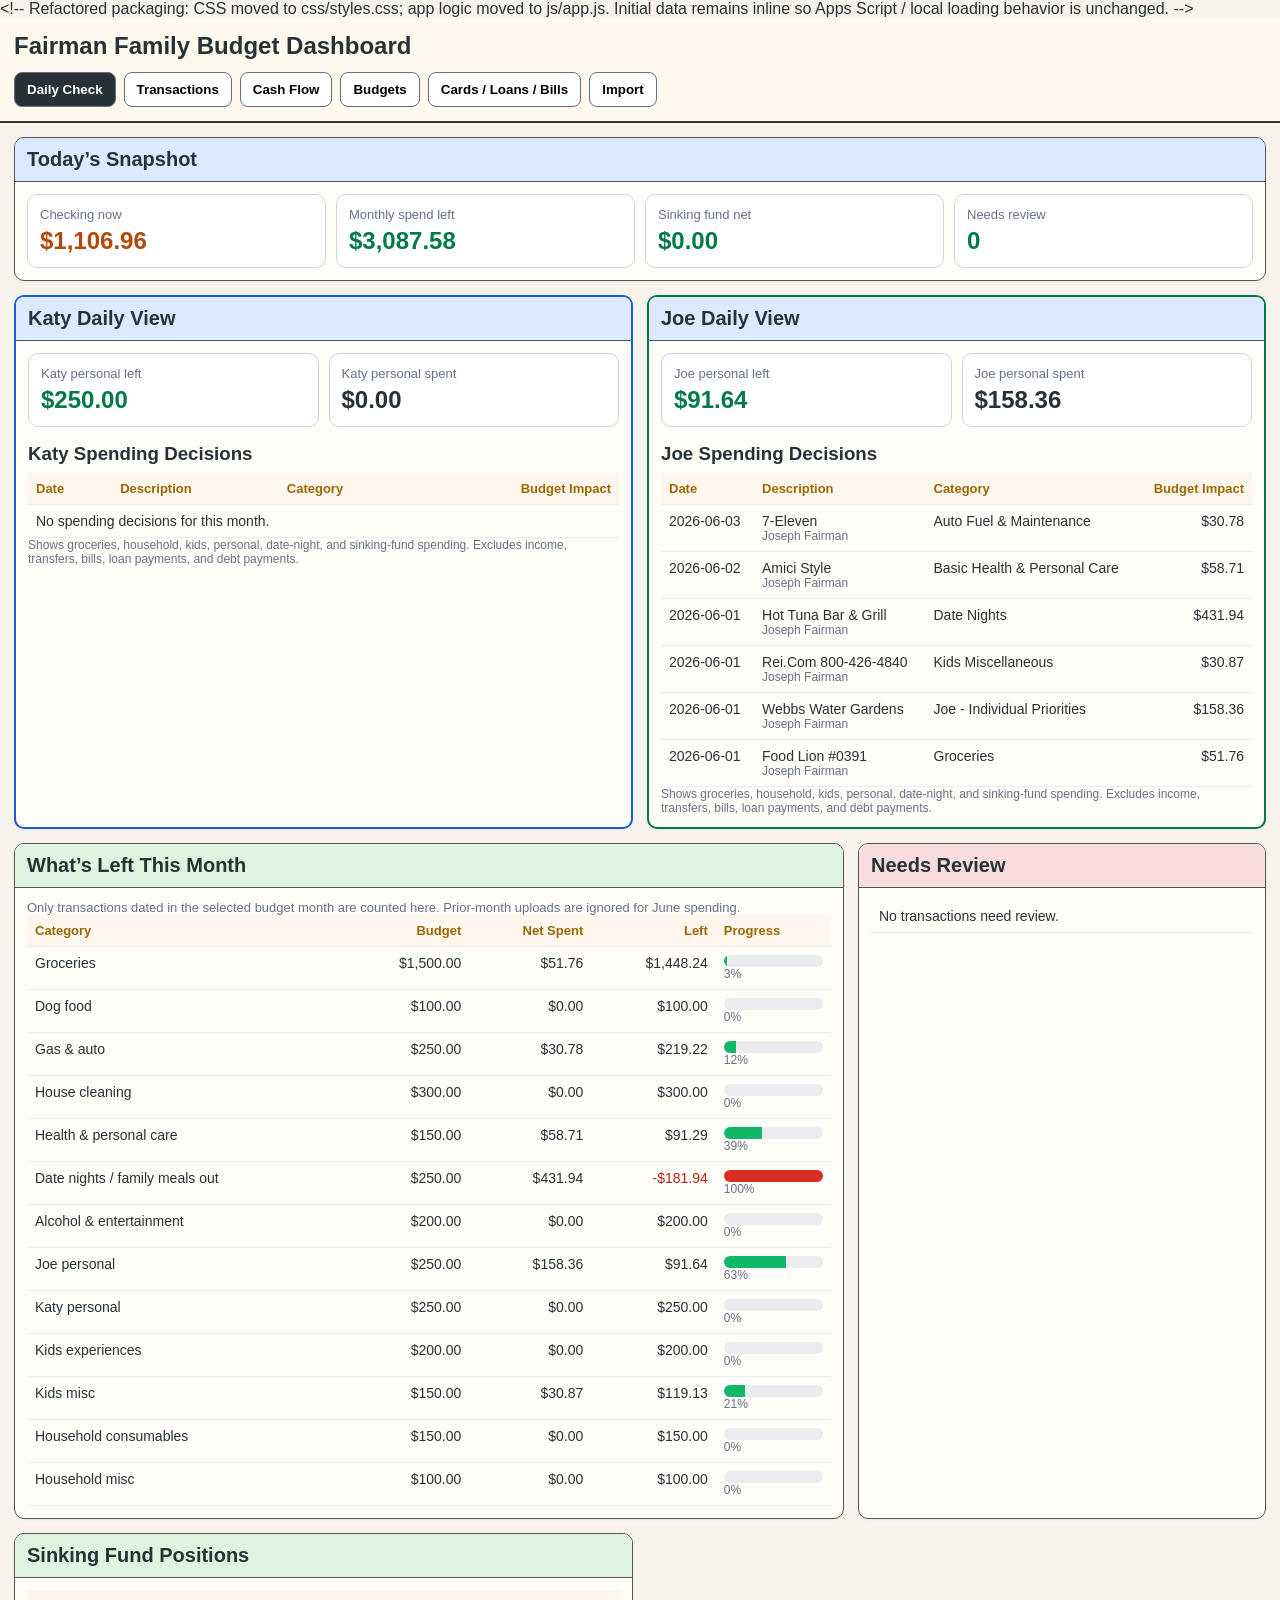
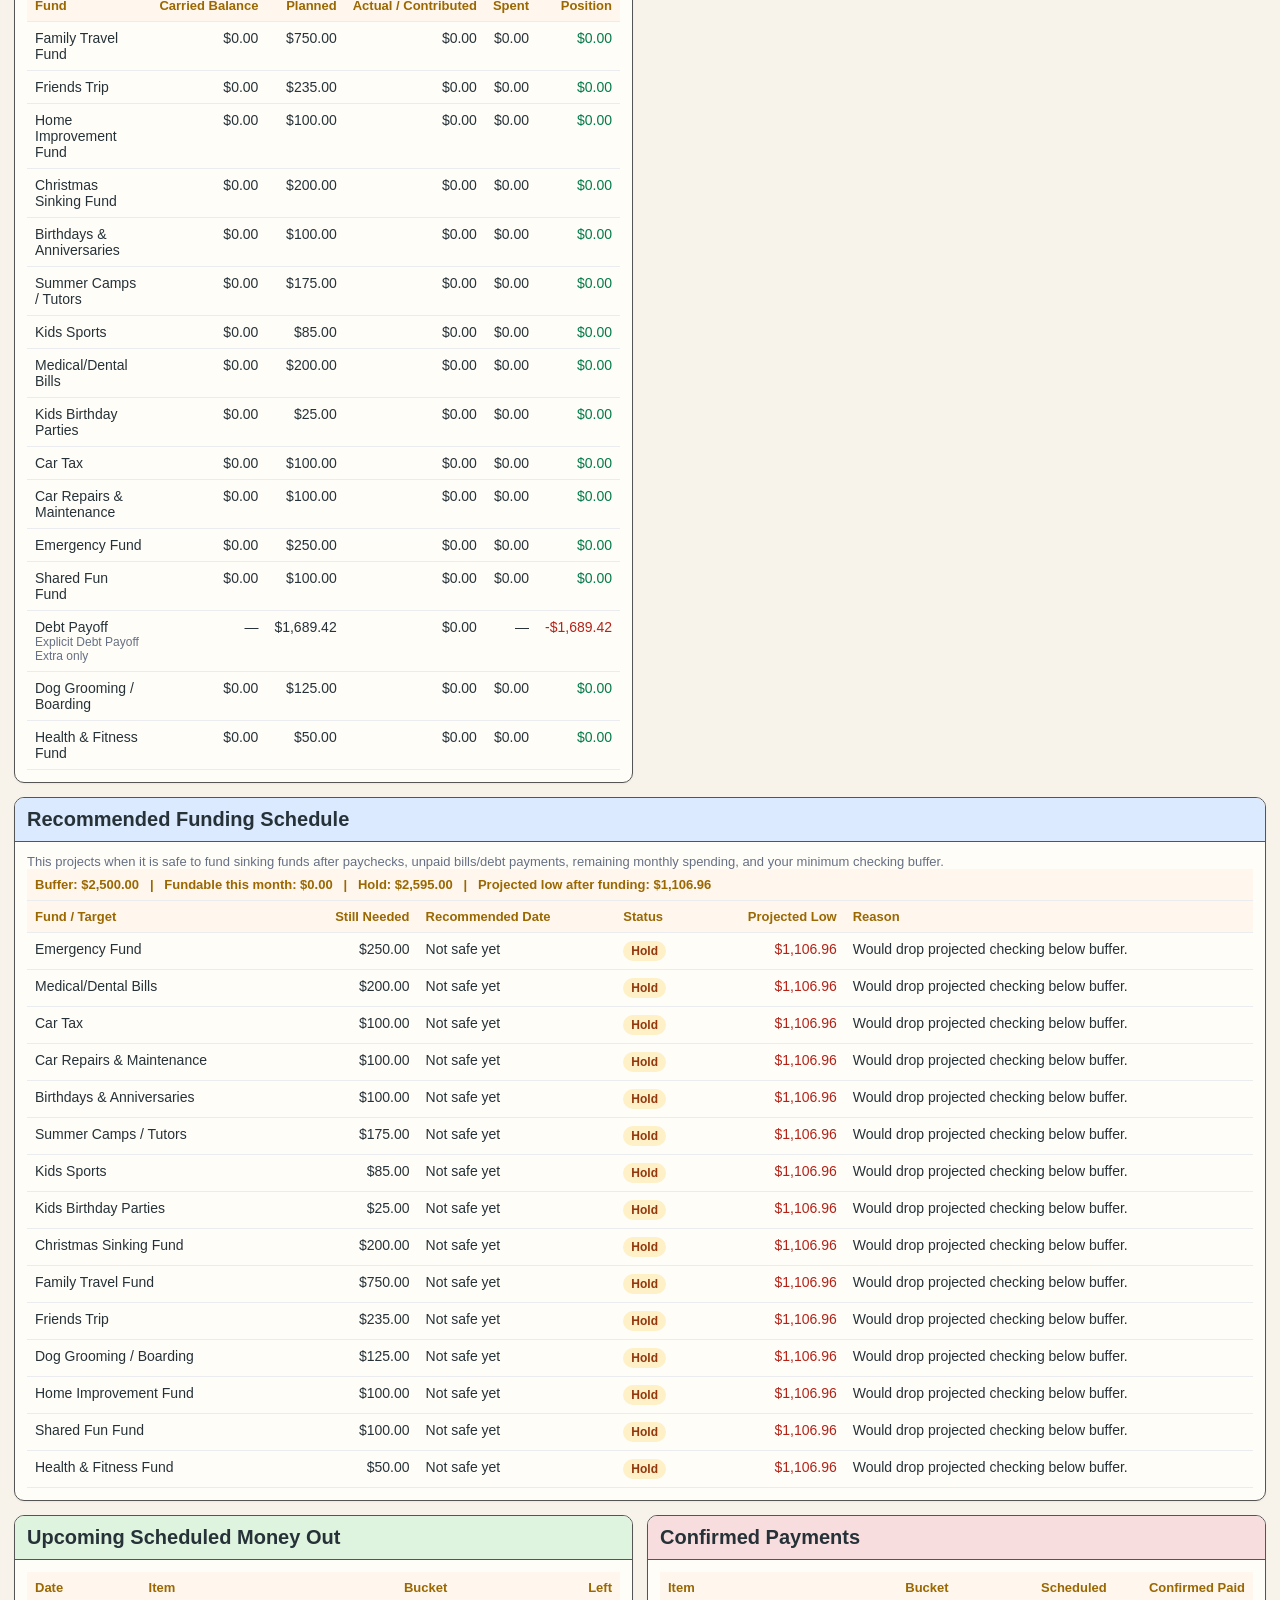
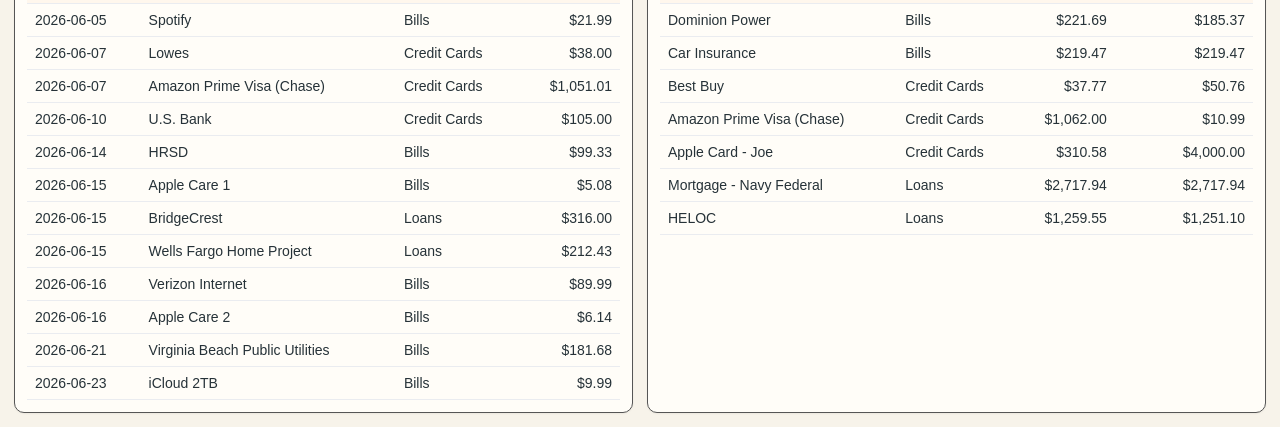
==== commit da5c9b95: "Add files via upload" ====
--- a/index.html
+++ b/index.html
@@ -1,5350 +1,68 @@
-<!doctype html>
+<!DOCTYPE html>
+
 <html lang="en">
 <head>
-<meta charset="utf-8">
+<meta charset="utf-8"/>
 <title>Fairman Family Budget Dashboard</title>
-<meta name="viewport" content="width=device-width, initial-scale=1">
-<style>
-:root{--bg:#f7f3ea;--card:#fffdf8;--ink:#263238;--muted:#667085;--line:#d0d5dd;--green:#dff4df;--pink:#f7dddd;--blue:#dbeafe;--cream:#fff7ed;--bad:#b42318;--warn:#b54708;--ok:#027a48;--dark:#263238}
-*{box-sizing:border-box}body{margin:0;background:var(--bg);font-family:Arial,sans-serif;color:var(--ink);font-size:16px}header{background:#fff8ed;border-bottom:2px solid #333;padding:14px;position:sticky;top:0;z-index:5}h1{margin:0;font-size:24px}h2{margin:0;padding:10px 12px;background:var(--green);border-bottom:1px solid #555;font-size:20px}h3{margin:16px 0 8px}.small{font-size:13px;color:var(--muted)}.tiny{font-size:12px;color:var(--muted)}nav{display:flex;gap:8px;flex-wrap:wrap;margin-top:12px}button{border:1px solid #667085;border-radius:8px;background:white;padding:9px 12px;font-weight:700;cursor:pointer}button.active{background:var(--dark);color:white}button.primary{background:var(--blue);color:#175cd3}button.danger{background:#fee4e2;color:#b42318}button.saving{background:#fef0c7;color:#93370d;border-color:#f79009}button.saved{background:#dcfae6;color:#05603a;border-color:#12b76a}main{max-width:1500px;margin:auto;padding:14px}.panel{display:none}.panel.active{display:block}.grid{display:grid;grid-template-columns:repeat(12,1fr);gap:14px}.span12{grid-column:span 12}.span8{grid-column:span 8}.span6{grid-column:span 6}.span4{grid-column:span 4}.card{background:var(--card);border:1px solid #555;border-radius:10px;overflow:hidden;box-shadow:0 1px 2px rgba(0,0,0,.05)}.card.pink h2{background:var(--pink)}.card.blue h2{background:var(--blue)}.section{padding:12px;overflow:auto}.metrics{display:grid;grid-template-columns:repeat(4,1fr);gap:10px}.metric{background:white;border:1px solid var(--line);border-radius:10px;padding:12px}.metric .label{font-size:13px;color:var(--muted)}.metric .value{font-size:24px;font-weight:800;margin-top:5px}.ok{color:var(--ok)}.warn{color:var(--warn)}.bad{color:var(--bad)}table{width:100%;border-collapse:collapse;font-size:14px}th,td{border-bottom:1px solid #eaecf0;padding:8px;text-align:left;vertical-align:top}th{background:var(--cream);color:#9a6700;font-size:13px}.num{text-align:right;white-space:nowrap}.pill{display:inline-block;border-radius:999px;padding:3px 8px;font-size:12px;font-weight:800}.pill.ok{background:#dcfae6;color:#05603a}.pill.warn{background:#fef0c7;color:#93370d}.pill.bad{background:#fee4e2;color:#912018}.progress{height:12px;background:#eaecf0;border-radius:999px;overflow:hidden}.bar{height:100%;background:#12b76a}.bar.warn{background:#f79009}.bar.bad{background:#d92d20}input,select{width:100%;padding:8px;border:1px solid #98a2b3;border-radius:8px;background:white;font-size:14px}.toolbar{display:flex;gap:8px;flex-wrap:wrap;align-items:center;margin-bottom:10px}.notice{background:#fffaeb;border-left:5px solid #f79009;padding:10px;margin:8px 0}.katy-card{border:2px solid #175cd3}.joe-card{border:2px solid #027a48}@media(max-width:900px){.span4,.span6,.span8{grid-column:span 12}.metrics{grid-template-columns:1fr 1fr}}
-
-/* v23 loading overlay */
-body.loading main{opacity:.18;pointer-events:none}
-#loadingOverlay{display:none;position:fixed;inset:0;z-index:9999;background:rgba(247,243,234,.94);align-items:center;justify-content:center;text-align:center;padding:24px}
-body.loading #loadingOverlay{display:flex}
-.loaderBox{background:#fffdf8;border:2px solid #555;border-radius:14px;max-width:520px;padding:24px;box-shadow:0 8px 30px rgba(0,0,0,.14)}
-.spinner{width:34px;height:34px;border:4px solid #d0d5dd;border-top-color:#175cd3;border-radius:50%;animation:spin 1s linear infinite;margin:0 auto 12px}
-@keyframes spin{to{transform:rotate(360deg)}}
-.dataHealth{margin-top:10px;display:grid;grid-template-columns:repeat(4,1fr);gap:8px}
-.dataHealth .metric .value{font-size:16px}
-@media(max-width:900px){.dataHealth{grid-template-columns:1fr 1fr}}
-</style>
-
-<style>
-body.loading main{opacity:1!important;pointer-events:auto!important}
-#loadingOverlay{display:none!important}
-.metric .value.loading-value{color:#667085!important}
-.metric .value.loading-value::after{
-  content:"";
-  display:inline-block;
-  width:34px;
-  height:11px;
-  margin-left:8px;
-  border-radius:999px;
-  background:linear-gradient(90deg,#e5e7eb,#f8fafc,#e5e7eb);
-  background-size:200% 100%;
-  animation:v28pulse 1.1s linear infinite;
-}
-@keyframes v28pulse{0%{background-position:200% 0}100%{background-position:-200% 0}}
-</style>
+<meta content="width=device-width, initial-scale=1" name="viewport"/>
+<link href="css/styles.css" rel="stylesheet"/>
 
 
-<style>
-/* v45: prevent stale embedded data flash before live Sheet load */
-body.v45-awaiting-sheet #topMetrics,
-body.v45-awaiting-sheet #katyView,
-body.v45-awaiting-sheet #joeView,
-body.v45-awaiting-sheet #remainingTable,
-body.v45-awaiting-sheet #sinkingPositionTable,
-body.v45-awaiting-sheet #upcomingTable,
-body.v45-awaiting-sheet #confirmedTable { visibility:hidden; }
-body.v45-awaiting-sheet #daily .section::after { content:"Loading live Google Sheet data…"; color:#667085; font-size:13px; }
-</style>
 </head>
 <body class="v45-awaiting-sheet">
+&lt;!-- Refactored packaging: CSS moved to css/styles.css; app logic moved to js/app.js. Initial data remains inline so Apps Script / local loading behavior is unchanged. --&gt;
+
 <header><h1>Fairman Family Budget Dashboard</h1><div class="small"></div><nav><button class="active" data-panel="daily">Daily Check</button><button data-panel="transactions">Transactions</button><button data-panel="cashflow">Cash Flow</button><button data-panel="budgets">Budgets</button><button data-panel="debts">Cards / Loans / Bills</button><button data-panel="import">Import</button></nav></header>
 
+<main>
+<section class="panel active" id="daily"><div class="grid"><div class="card blue span12"><h2>Today’s Snapshot</h2><div class="section"><div class="metrics" id="topMetrics"></div></div></div><div class="card blue span6 katy-card"><h2>Katy Daily View</h2><div class="section" id="katyView"></div></div><div class="card blue span6 joe-card"><h2>Joe Daily View</h2><div class="section" id="joeView"></div></div><div class="card span8"><h2>What’s Left This Month</h2><div class="section"><div class="small">Only transactions dated in the selected budget month are counted here. Prior-month uploads are ignored for June spending.</div><table id="remainingTable"></table></div></div><div class="card pink span4"><h2>Needs Review</h2><div class="section"><table id="reviewTable"></table></div></div><div class="card span6"><h2>Sinking Fund Positions</h2><div class="section"><table id="sinkingPositionTable"></table></div></div><div class="card span6"><h2>Upcoming Scheduled Money Out</h2><div class="section"><table id="upcomingTable"></table></div></div><div class="card pink span6"><h2>Confirmed Payments</h2><div class="section"><table id="confirmedTable"></table></div></div></div></section>
+<section class="panel" id="transactions"><div class="card"><h2>Transactions</h2><div class="section"><div class="toolbar"><select id="filterOwner"><option value="">All owners</option><option>Joe</option><option>Katy</option><option>Shared/Unknown</option></select><select id="filterCategory"><option value="">All categories</option></select><input id="searchTx" placeholder="Search"/><button class="primary" id="saveChanges">Save Changes</button></div><table id="txTable"></table></div></div></section>
+<section class="panel" id="cashflow"><div class="card"><h2>Checking Cash Flow Forecast</h2><div class="section"><div class="notice">Past spending is already reflected in the latest Schwab balance. Future cash flow only includes future paychecks and unpaid scheduled payments.</div><table id="cashflowTable"></table></div></div></section>
+<section class="panel" id="budgets"><div class="grid"><div class="card span6"><h2>Monthly Spending Budgets</h2><div class="section"><table id="budgetTable"></table></div></div><div class="card span6"><h2>Sinking Funds</h2><div class="section"><table id="sinkingTable"></table></div></div></div></section>
+<section class="panel" id="debts"><div class="grid"><div class="card pink span6"><h2>Credit Cards</h2><div class="section"><table id="ccTable"></table></div></div><div class="card pink span6"><h2>Loans</h2><div class="section"><table id="loanTable"></table></div></div><div class="card span12"><h2>Bills / Necessities</h2><div class="section"><div class="small">Mortgage and HELOC live under Loans. Groceries/gas/dog food/health are monthly spending budgets, not scheduled bills.</div><table id="billTable"></table></div></div></div></section>
+<section class="panel" id="import"><div class="card"><h2>Upload New Transactions</h2><div class="section"><div class="notice">Supports Apple Card and Charles Schwab exports. Google Sheets is now the source of truth: this page loads from the Sheet and pushes changes back. Local browser storage is not used for budget data.</div>
+<div class="notice"><b>Google Sheets Sync</b><br/>
+<div class="toolbar" style="margin-top:8px">
+<input id="apiUrl" placeholder="Paste Google Apps Script Web App URL here (or hard-code it in index.html)" style="min-width:420px"/>
+<button class="primary" id="saveApiUrl">Save API URL</button>
+<button class="primary" id="loadSheet">Load From Sheet</button>
+<button class="primary" id="pushSheet">Push Now</button><label class="small" style="display:flex;gap:6px;align-items:center"><input checked="" id="autoSyncToggle" style="width:auto" type="checkbox"/> Auto-sync changes</label>
 </div>
-<main>
-<section id="daily" class="panel active"><div class="grid"><div class="card blue span12"><h2>Today’s Snapshot</h2><div class="section"><div class="metrics" id="topMetrics"></div></div></div><div class="card blue span6 katy-card"><h2>Katy Daily View</h2><div class="section" id="katyView"></div></div><div class="card blue span6 joe-card"><h2>Joe Daily View</h2><div class="section" id="joeView"></div></div><div class="card span8"><h2>What’s Left This Month</h2><div class="section"><div class="small">Only transactions dated in the selected budget month are counted here. Prior-month uploads are ignored for June spending.</div><table id="remainingTable"></table></div></div><div class="card pink span4"><h2>Needs Review</h2><div class="section"><table id="reviewTable"></table></div></div><div class="card span6"><h2>Sinking Fund Positions</h2><div class="section"><table id="sinkingPositionTable"></table></div></div><div class="card span6"><h2>Upcoming Scheduled Money Out</h2><div class="section"><table id="upcomingTable"></table></div></div><div class="card pink span6"><h2>Confirmed Payments</h2><div class="section"><table id="confirmedTable"></table></div></div></div></section>
-<section id="transactions" class="panel"><div class="card"><h2>Transactions</h2><div class="section"><div class="toolbar"><select id="filterOwner"><option value="">All owners</option><option>Joe</option><option>Katy</option><option>Shared/Unknown</option></select><select id="filterCategory"><option value="">All categories</option></select><input id="searchTx" placeholder="Search"><button id="saveChanges" class="primary">Save Changes</button></div><table id="txTable"></table></div></div></section>
-<section id="cashflow" class="panel"><div class="card"><h2>Checking Cash Flow Forecast</h2><div class="section"><div class="notice">Past spending is already reflected in the latest Schwab balance. Future cash flow only includes future paychecks and unpaid scheduled payments.</div><table id="cashflowTable"></table></div></div></section>
-<section id="budgets" class="panel"><div class="grid"><div class="card span6"><h2>Monthly Spending Budgets</h2><div class="section"><table id="budgetTable"></table></div></div><div class="card span6"><h2>Sinking Funds</h2><div class="section"><table id="sinkingTable"></table></div></div></div></section>
-<section id="debts" class="panel"><div class="grid"><div class="card pink span6"><h2>Credit Cards</h2><div class="section"><table id="ccTable"></table></div></div><div class="card pink span6"><h2>Loans</h2><div class="section"><table id="loanTable"></table></div></div><div class="card span12"><h2>Bills / Necessities</h2><div class="section"><div class="small">Mortgage and HELOC live under Loans. Groceries/gas/dog food/health are monthly spending budgets, not scheduled bills.</div><table id="billTable"></table></div></div></div></section>
-<section id="import" class="panel"><div class="card"><h2>Upload New Transactions</h2><div class="section"><div class="notice">Supports Apple Card and Charles Schwab exports. Google Sheets is now the source of truth: this page loads from the Sheet and pushes changes back. Local browser storage is not used for budget data.</div>
-<div class="notice"><b>Google Sheets Sync</b><br>
-<div class="toolbar" style="margin-top:8px">
-<input id="apiUrl" placeholder="Paste Google Apps Script Web App URL here (or hard-code it in index.html)" style="min-width:420px">
-<button id="saveApiUrl" class="primary">Save API URL</button>
-<button id="loadSheet" class="primary">Load From Sheet</button>
-<button id="pushSheet" class="primary">Push Now</button><label class="small" style="display:flex;gap:6px;align-items:center"><input type="checkbox" id="autoSyncToggle" checked style="width:auto"> Auto-sync changes</label>
+<div class="small" id="syncStatus">Not connected yet.</div><div class="tiny" id="lastSyncStatus"></div>
 </div>
-<div id="syncStatus" class="small">Not connected yet.</div><div id="lastSyncStatus" class="tiny"></div>
-</div>
-<input type="file" id="fileInput" accept=".csv" multiple><button id="importBtn" class="primary">Import CSV File(s)</button><button id="backupBtn">Export Backup JSON</button><button id="resetBtn" class="danger">Reset</button></div></div></section>
+<input accept=".csv" id="fileInput" multiple="" type="file"/><button class="primary" id="importBtn">Import CSV File(s)</button><button id="backupBtn">Export Backup JSON</button><button class="danger" id="resetBtn">Reset</button></div></div></section>
 </main>
 <script id="initialData" type="application/json">{"month": "2026-06", "today": "2026-06-04", "latestSchwabBalance": 1106.96, "paychecks": [{"name": "Katy Paycheck 1", "date": "2026-06-05", "amount": 3051.52}, {"name": "Joe Paycheck 1", "date": "2026-06-12", "amount": 3026.21}, {"name": "Katy Paycheck 2", "date": "2026-06-19", "amount": 3051.52}, {"name": "Joe Paycheck 2", "date": "2026-06-26", "amount": 3026.21}], "creditCards": [{"name": "Best Buy", "owed": 1735.32, "min": 37.77, "due": 1, "apr": 0.0, "paymentKeywords": ["BEST BUY"]}, {"name": "Lowes", "owed": 1273.02, "min": 38.0, "due": 7, "apr": 31.99, "paymentKeywords": ["LOWES"]}, {"name": "Amazon Prime Visa (Chase)", "owed": 37912.61, "min": 1062.0, "due": 7, "apr": 29.99, "paymentKeywords": ["AMAZON PRIME VISA", "CHASE"]}, {"name": "Apple Card - Joe", "owed": 10051.57, "min": 310.58, "due": 20, "apr": 29.0, "paymentKeywords": ["APPLECARD GSBANK", "APPLE CARD"]}, {"name": "U.S. Bank", "owed": 10479.0, "min": 105.0, "due": 10, "apr": 0.0, "paymentKeywords": ["US BANK", "U.S. BANK"]}], "loans": [{"name": "Mortgage - Navy Federal", "owed": 373204.92, "min": 2717.94, "due": 1, "apr": 4.0, "paymentKeywords": ["NFCU MORT DEBIT 060126"], "expected": 2717.94}, {"name": "HELOC", "owed": 123859.1, "min": 1259.55, "due": 1, "apr": 9.75, "paymentKeywords": ["NFCU MORT DEBIT 060126"], "expected": 1259.55}, {"name": "BridgeCrest", "owed": 1984.13, "min": 316.0, "due": 15, "apr": 3.7, "paymentKeywords": ["BRIDGECREST"]}, {"name": "Wells Fargo Home Project", "owed": 2123.5, "min": 212.43, "due": 15, "apr": 0.0, "paymentKeywords": ["WELLS FARGO"]}, {"name": "Joe's Apple Watch", "owed": 266.36, "min": 66.58, "due": 1, "apr": 0.0, "paymentKeywords": ["APPLE WATCH"]}], "bills": [{"name": "Dominion Power", "amount": 221.69, "due": 1, "category": "Utilities", "paymentKeywords": ["DOMINION ENERGY"]}, {"name": "HRSD", "amount": 99.33, "due": 14, "category": "Utilities", "paymentKeywords": ["HRSD"]}, {"name": "Virginia Beach Public Utilities", "amount": 181.68, "due": 21, "category": "Utilities", "paymentKeywords": ["VIRGINIA BEACH PUBLIC UTILITIES"]}, {"name": "Verizon Internet", "amount": 89.99, "due": 16, "category": "Utilities", "paymentKeywords": ["VERIZON"]}, {"name": "T-Mobile Phone", "amount": 112.0, "due": 25, "category": "Utilities", "paymentKeywords": ["T-MOBILE"]}, {"name": "Car Insurance", "amount": 219.47, "due": 1, "category": "Insurance", "paymentKeywords": ["GRANGE INSURANCE"]}, {"name": "iCloud 2TB", "amount": 9.99, "due": 23, "category": "Tech", "paymentKeywords": ["ICLOUD"]}, {"name": "Spotify", "amount": 21.99, "due": 5, "category": "Entertainment", "paymentKeywords": ["SPOTIFY"]}, {"name": "Apple TV", "amount": 12.99, "due": 23, "category": "Entertainment", "paymentKeywords": ["APPLE TV"]}, {"name": "Apple Care 1", "amount": 5.08, "due": 15, "category": "Tech", "paymentKeywords": ["APPLE CARE"]}, {"name": "Apple Care 2", "amount": 6.14, "due": 16, "category": "Tech", "paymentKeywords": ["APPLE CARE"]}], "spendingBudgets": [{"name": "Groceries", "budget": 1500.0, "friendly": "Groceries"}, {"name": "Dog Food", "budget": 100.0, "friendly": "Dog food"}, {"name": "Auto Fuel & Maintenance", "budget": 250.0, "friendly": "Gas & auto"}, {"name": "House Cleaning", "budget": 300.0, "friendly": "House cleaning"}, {"name": "Basic Health & Personal Care", "budget": 150.0, "friendly": "Health & personal care"}, {"name": "Date Nights", "budget": 250.0, "friendly": "Date nights / family meals out"}, {"name": "Alcohol & Entertainment", "budget": 200.0, "friendly": "Alcohol & entertainment"}, {"name": "Joe - Individual Priorities", "budget": 250.0, "friendly": "Joe personal"}, {"name": "Katy - Individual Priorities", "budget": 250.0, "friendly": "Katy personal"}, {"name": "Kids Experiences", "budget": 200.0, "friendly": "Kids experiences"}, {"name": "Kids Miscellaneous", "budget": 150.0, "friendly": "Kids misc"}, {"name": "Household Consumables", "budget": 150.0, "friendly": "Household consumables"}, {"name": "Household Miscellaneous", "budget": 100.0, "friendly": "Household misc"}], "sinkingFunds": [{"name": "Family Travel Fund", "budget": 750.0, "balance": 0, "saved": 0}, {"name": "Friends Trip", "budget": 235.0, "balance": 0, "saved": 0}, {"name": "Home Improvement Fund", "budget": 100.0, "balance": 0, "saved": 0}, {"name": "Christmas Sinking Fund", "budget": 200.0, "balance": 0, "saved": 0}, {"name": "Birthdays & Anniversaries", "budget": 100.0, "balance": 0, "saved": 0}, {"name": "Summer Camps / Tutors", "budget": 175.0, "balance": 0, "saved": 0}, {"name": "Kids Sports", "budget": 85.0, "balance": 0, "saved": 0}, {"name": "Medical/Dental Bills", "budget": 200.0, "balance": 0, "saved": 0}, {"name": "Kids Birthday Parties", "budget": 25.0, "balance": 0, "saved": 0}, {"name": "Car Tax", "budget": 100.0, "balance": 0, "saved": 0}, {"name": "Car Repairs & Maintenance", "budget": 100.0, "balance": 0, "saved": 0}, {"name": "Emergency Fund", "budget": 250.0, "balance": 0, "saved": 0}, {"name": "Shared Fun Fund", "budget": 100.0, "balance": 0, "saved": 0}, {"name": "Debt Payoff", "budget": 1689.42, "balance": 0, "saved": 1689.42}, {"name": "Dog Grooming / Boarding", "budget": 125.0, "balance": 0, "saved": 0}, {"name": "Health & Fitness Fund", "budget": 50.0, "balance": 0, "saved": 0}], "transactions": [{"id": "apple-1", "date": "2026-06-03", "posted": "2026-06-04", "source": "Apple Card", "account": "Apple Card", "description": "7-Eleven", "rawDescription": "7-ELEVEN 41687 1912 LASKIN RD. VIRGINIA BEAC23454 VA USA", "amount": 30.78, "owner": "Joe", "purchasedBy": "Joseph Fairman", "category": "Auto Fuel & Maintenance"}, {"id": "apple-2", "date": "2026-06-01", "posted": "2026-06-04", "source": "Apple Card", "account": "Apple Card", "description": "Hot Tuna Bar & Grill", "rawDescription": "HOT TUNA BAR & GRILL 2817 SHORE DRIVE VIRGINIA BEAC23451 VA USA", "amount": 431.94, "owner": "Joe", "purchasedBy": "Joseph Fairman", "category": "Date Nights"}, {"id": "apple-3", "date": "2026-06-01", "posted": "2026-06-03", "source": "Apple Card", "account": "Apple Card", "description": "Rei.Com  800-426-4840", "rawDescription": "REI.COM 800-426-4840 PO BOX 1938 SUMNER 98390 WA USA", "amount": 30.87, "owner": "Joe", "purchasedBy": "Joseph Fairman", "category": "Kids Miscellaneous"}, {"id": "apple-4", "date": "2026-06-01", "posted": "2026-06-03", "source": "Apple Card", "account": "Apple Card", "description": "Webbs Water Gardens", "rawDescription": "WEBBS WATER GARDENS 6200 DAYS COVE RD STE 6 WHITE MARSH 21162 MD USA", "amount": 158.36, "owner": "Joe", "purchasedBy": "Joseph Fairman", "category": "Joe - Individual Priorities"}, {"id": "apple-5", "date": "2026-06-02", "posted": "2026-06-03", "source": "Apple Card", "account": "Apple Card", "description": "Amici Style", "rawDescription": "AMICI STYLE 2865 D-1 LYNNHAVEN DRIVE VIRGINIA BEAC23451 VA USA", "amount": 58.71, "owner": "Joe", "purchasedBy": "Joseph Fairman", "category": "Basic Health & Personal Care"}, {"id": "apple-6", "date": "2026-06-01", "posted": "2026-06-02", "source": "Apple Card", "account": "Apple Card", "description": "Food Lion #0391", "rawDescription": "FOOD LION #0391 2817 SHORE DRIVE VIRGINIA BEAC23451 VA USA", "amount": 51.76, "owner": "Joe", "purchasedBy": "Joseph Fairman", "category": "Groceries"}, {"id": "apple-7", "date": "2026-05-31", "posted": "2026-06-02", "source": "Apple Card", "account": "Apple Card", "description": "Chewy.com", "rawDescription": "CHEWY.COM 7700 WEST SUNRISE BOULEVARD PLANTATION 33322 FL USA", "amount": 139.27, "owner": "Joe", "purchasedBy": "Joseph Fairman", "category": "Dog Food"}, {"id": "apple-8", "date": "2026-05-31", "posted": "2026-06-02", "source": "Apple Card", "account": "Apple Card", "description": "Taylor S Hardware 6711", "rawDescription": "TAYLOR S HARDWARE 67112865 LYNNHAVEN DR UNIT 2 6711 VIRGINIA BEAC23451 VA USA", "amount": 93.06, "owner": "Joe", "purchasedBy": "Joseph Fairman", "category": "Joe - Individual Priorities"}, {"id": "apple-9", "date": "2026-05-31", "posted": "2026-06-02", "source": "Apple Card", "account": "Apple Card", "description": "McDonald Garden Center", "rawDescription": "MCDONALD GARDEN CENTER1276 N GREAT NECK ROAD VIRGINIA BEAC23454 VA USA", "amount": 142.07, "owner": "Joe", "purchasedBy": "Joseph Fairman", "category": "Joe - Individual Priorities"}, {"id": "apple-10", "date": "2026-06-01", "posted": "2026-06-01", "source": "Apple Card", "account": "Apple Card", "description": "Ach Deposit Internet Transfer From Account Ending In 7762", "rawDescription": "ACH DEPOSIT INTERNET TRANSFER FROM ACCOUNT ENDING IN 7762", "amount": -2000.0, "owner": "Joe", "purchasedBy": "Joseph Fairman", "category": "Payment / Transfer"}, {"id": "schwab-1", "date": "2026-06-04", "posted": "2026-06-04", "source": "Schwab", "account": "Schwab Checking", "description": "FOOD LION 2817 SHORE DR VIRGINIA BEAC", "rawDescription": "FOOD LION 2817 SHORE DR VIRGINIA BEAC", "amount": -45.08, "owner": "", "purchasedBy": "", "category": "Payment / Transfer", "runningBalance": 1106.96}, {"id": "schwab-2", "date": "2026-06-03", "posted": "2026-06-03", "source": "Schwab", "account": "Schwab Checking", "description": "FOOD LION 2817 SHORE DR VIRGINIA BEAC", "rawDescription": "FOOD LION 2817 SHORE DR VIRGINIA BEAC", "amount": -31.67, "owner": "", "purchasedBy": "", "category": "Payment / Transfer", "runningBalance": 1152.04}, {"id": "schwab-3", "date": "2026-06-03", "posted": "2026-06-03", "source": "Schwab", "account": "Schwab Checking", "description": "ZELLE TO CHRISTIAN  DE HARO CERVANTES", "rawDescription": "ZELLE TO CHRISTIAN  DE HARO CERVANTES", "amount": -1067.76, "owner": "", "purchasedBy": "", "category": "Payment / Transfer", "runningBalance": 1183.71}, {"id": "schwab-4", "date": "2026-06-03", "posted": "2026-06-03", "source": "Schwab", "account": "Schwab Checking", "description": "DOMINION ENERGY BILLPAY 260602", "rawDescription": "DOMINION ENERGY BILLPAY 260602", "amount": -185.37, "owner": "", "purchasedBy": "", "category": "Payment / Transfer", "runningBalance": 2251.47}, {"id": "schwab-5", "date": "2026-06-03", "posted": "2026-06-03", "source": "Schwab", "account": "Schwab Checking", "description": "PAYPAL PURCHASE 260602", "rawDescription": "PAYPAL PURCHASE 260602", "amount": -10.99, "owner": "", "purchasedBy": "", "category": "Payment / Transfer", "runningBalance": 2436.84}, {"id": "schwab-6", "date": "2026-06-02", "posted": "2026-06-02", "source": "Schwab", "account": "Schwab Checking", "description": "APPLECARD GSBANK PAYMENT 060126", "rawDescription": "APPLECARD GSBANK PAYMENT 060126", "amount": -2000.0, "owner": "", "purchasedBy": "", "category": "Debt Payment", "runningBalance": 2447.83}, {"id": "schwab-7", "date": "2026-06-02", "posted": "2026-06-02", "source": "Schwab", "account": "Schwab Checking", "description": "BEST BUY AUTO PYMT 260601", "rawDescription": "BEST BUY AUTO PYMT 260601", "amount": -50.76, "owner": "", "purchasedBy": "", "category": "Debt Payment", "runningBalance": 4447.83}, {"id": "schwab-8", "date": "2026-06-02", "posted": "2026-06-02", "source": "Schwab", "account": "Schwab Checking", "description": "GRANGE INSURANCE PREM PMT ~ Tran: ACHDW", "rawDescription": "GRANGE INSURANCE PREM PMT ~ Tran: ACHDW", "amount": -219.47, "owner": "", "purchasedBy": "", "category": "Payment / Transfer", "runningBalance": 4498.59}, {"id": "schwab-9", "date": "2026-06-01", "posted": "2026-06-01", "source": "Schwab", "account": "Schwab Checking", "description": "BELL A DANCE LLC SALE 260601", "rawDescription": "BELL A DANCE LLC SALE 260601", "amount": -45.0, "owner": "", "purchasedBy": "", "category": "Payment / Transfer", "runningBalance": 4718.06}, {"id": "schwab-10", "date": "2026-06-01", "posted": "2026-06-01", "source": "Schwab", "account": "Schwab Checking", "description": "NFCU MORT DEBIT 060126", "rawDescription": "NFCU MORT DEBIT 060126", "amount": -2717.94, "owner": "", "purchasedBy": "", "category": "Loan Payment", "runningBalance": 4763.06}, {"id": "schwab-11", "date": "2026-06-01", "posted": "2026-06-01", "source": "Schwab", "account": "Schwab Checking", "description": "NFCU MORT DEBIT 060126", "rawDescription": "NFCU MORT DEBIT 060126", "amount": -1251.1, "owner": "", "purchasedBy": "", "category": "Loan Payment", "runningBalance": 7481.0}], "paidLoans": {"Mortgage - Navy Federal": 2717.94, "HELOC": 1251.1, "BridgeCrest": 0, "Wells Fargo Home Project": 0, "Joe's Apple Watch": 0}, "paidCards": {"Best Buy": 50.76, "Lowes": 0, "Amazon Prime Visa (Chase)": 10.99, "Apple Card - Joe": 2000.0, "U.S. Bank": 0}, "paidBills": {"Dominion Power": 185.37, "HRSD": 0, "Virginia Beach Public Utilities": 0, "Verizon Internet": 0, "T-Mobile Phone": 0, "Car Insurance": 219.47, "iCloud 2TB": 0, "Spotify": 0, "Apple TV": 0, "Apple Care 1": 0, "Apple Care 2": 0}, "rules": [{"match": "FOOD LION", "category": "Groceries", "owner": ""}, {"match": "KROGER", "category": "Groceries", "owner": ""}, {"match": "TRADER JOE", "category": "Groceries", "owner": ""}, {"match": "ALDI", "category": "Groceries", "owner": ""}, {"match": "COSTCO", "category": "Groceries", "owner": ""}, {"match": "7-ELEVEN", "category": "Auto Fuel & Maintenance", "owner": ""}, {"match": "SHELL", "category": "Auto Fuel & Maintenance", "owner": ""}, {"match": "EXXON", "category": "Auto Fuel & Maintenance", "owner": ""}, {"match": "WAWA", "category": "Auto Fuel & Maintenance", "owner": ""}, {"match": "HOT TUNA", "category": "Date Nights", "owner": ""}, {"match": "AMICI STYLE", "category": "Basic Health & Personal Care", "owner": "Joe"}, {"match": "REI", "category": "Kids Miscellaneous", "owner": ""}, {"match": "CHEWY", "category": "Dog Food", "owner": ""}, {"match": "ZELLE TO CHRISTIAN", "category": "Home Improvement Fund", "owner": ""}, {"match": "BELL A DANCE", "category": "Kids Miscellaneous", "owner": ""}, {"match": "PAYPAL", "category": "Household Miscellaneous", "owner": ""}, {"match": "WEBBS WATER", "category": "Joe - Individual Priorities", "owner": "Joe"}, {"match": "TAYLOR", "category": "Joe - Individual Priorities", "owner": "Joe"}, {"match": "MCDONALD GARDEN", "category": "Joe - Individual Priorities", "owner": "Joe"}, {"match": "DOMINION", "category": "Dominion Power", "owner": ""}, {"match": "GRANGE", "category": "Car Insurance", "owner": ""}]}</script>
-<script>
-const KEY='fairman-budget-v7'; const initialData=JSON.parse(document.getElementById('initialData').textContent); let app=load();
-function load(){ return structuredClone ? structuredClone(initialData) : JSON.parse(JSON.stringify(initialData)); }
-function save(){ /* v20: Google Sheets is the source of truth; do not cache app data locally. */ } function money(n){return (Number(n)||0).toLocaleString('en-US',{style:'currency',currency:'USD'})} function esc(s){return String(s??'').replace(/[&<>"']/g,m=>({'&':'&amp;','<':'&lt;','>':'&gt;','"':'&quot;',"'":'&#39;'}[m]))} function sum(a,fn){return a.reduce((x,y)=>x+(Number(fn(y))||0),0)} function today(){return app.today} function dateFromDay(d){return app.month+'-'+String(d||1).padStart(2,'0')}
-function categories(){return [...new Set([...app.spendingBudgets.map(b=>b.name),...app.sinkingFunds.map(f=>f.name),...app.bills.map(b=>b.name),'Debt Payment','Loan Payment','Payment / Transfer','Income','Needs Review'])].sort()}
-
-function inBudgetMonth(t){
-  return String(t.date || '').slice(0,7) === app.month;
-}
-function isTrackedSpendingCategory(cat){
-  return app.spendingBudgets.some(b=>b.name===cat) || app.sinkingFunds.some(f=>f.name===cat);
-}
-function isPaymentCategory(cat){
-  return ['Debt Payment','Loan Payment','Payment / Transfer','Income'].includes(cat);
-}
-function transactionSpendAmount(t){
-  if(!inBudgetMonth(t)) return 0;
-  if(isPaymentCategory(t.category)) return 0;
-  if(!isTrackedSpendingCategory(t.category)) return 0;
-  const amount = Number(t.amount)||0;
-  // Apple Card purchases export as positive charges. Schwab withdrawals export as negative.
-  // For budget/sinking fund spending, both should count as positive spending.
-  return Math.abs(amount);
-}
-function txSpendByCategory(cat){
-  return sum(app.transactions.filter(t=>t.category===cat),t=>transactionSpendAmount(t));
-}
- function getBudget(name){return app.spendingBudgets.find(b=>b.name===name)?.budget||0}
-function sinkingFundPosition(f){return (Number(f.balance)||0)+(Number(f.saved)||0)-txSpendByCategory(f.name)}
-function sinkingFundProjectedPosition(f){return (Number(f.balance)||0)+(Number(f.budget)||0)-txSpendByCategory(f.name)}
-function paidForScheduled(x){if(x.kind==='bill')return app.paidBills[x.name]||0;if(x.kind==='card')return app.paidCards[x.name]||0;if(x.kind==='loan')return app.paidLoans[x.name]||0;return 0}
-function scheduledItems(){return [...app.bills.map(b=>({kind:'bill',name:b.name,amount:b.amount,due:b.due,bucket:'Bills'})),...app.creditCards.map(c=>({kind:'card',name:c.name,amount:c.min,due:c.due,bucket:'Credit Cards'})),...app.loans.map(l=>({kind:'loan',name:l.name,amount:l.min,due:l.due,bucket:'Loans'}))].filter(x=>Number(x.amount)>0)}
-function unpaidScheduledFuture(){return scheduledItems().map(x=>({...x,paid:paidForScheduled(x),left:Math.max(0,x.amount-paidForScheduled(x)),date:dateFromDay(x.due)})).filter(x=>x.left>0&&x.date>=today()).sort((a,b)=>a.date.localeCompare(b.date))}
-function cashflowRows(){let bal=Number(app.latestSchwabBalance)||0;const rows=[[today(),'Latest Schwab running balance',0,bal,'Start']];const events=[];app.paychecks.forEach(p=>{if(p.date>=today())events.push({date:p.date,name:p.name,amount:p.amount})});unpaidScheduledFuture().forEach(x=>events.push({date:x.date,name:x.name+' ('+x.bucket+')',amount:-x.left}));events.sort((a,b)=>a.date.localeCompare(b.date));events.forEach(e=>{bal+=Number(e.amount)||0;rows.push([e.date,e.name,e.amount,bal,bal<0?'Negative':bal<2500?'Low':'OK'])});return rows}
-function render(){save();renderSelectors();renderDaily();renderTransactions();renderCashflow();renderBudgets();renderDebts()}
-function renderSelectors(){const opts=categories().map(c=>`<option value="${esc(c)}">${esc(c)}</option>`).join('');const fc=document.getElementById('filterCategory');const cur=fc.value;fc.innerHTML='<option value="">All categories</option>'+opts;fc.value=cur}
-function renderDaily(){const totalBudget=sum(app.spendingBudgets,b=>b.budget);const totalSpent=sum(app.transactions.filter(t=>inBudgetMonth(t)&&transactionSpendAmount(t)>0&&app.spendingBudgets.some(b=>b.name===t.category)),t=>t.amount);const left=totalBudget-totalSpent;const cash=cashflowRows();const low=Math.min(...cash.map(r=>Number(r[3])||0));const needs=app.transactions.filter(t=>inBudgetMonth(t)&&t.category==='Needs Review').length;
-const sinkingPosition=sum(app.sinkingFunds,f=>sinkingFundPosition(f));
-document.getElementById('topMetrics').innerHTML=[['Checking now',money(app.latestSchwabBalance),app.latestSchwabBalance<2500?'warn':'ok'],['Monthly spend left',money(left),left<0?'bad':left<400?'warn':'ok'],['Sinking fund net',money(sinkingPosition),sinkingPosition<0?'bad':'ok'],['Needs review',needs,needs?'warn':'ok']].map(m=>`<div class="metric"><div class="label">${m[0]}</div><div class="value ${m[2]}">${m[1]}</div></div>`).join('');
-renderPersonalView('Katy','katyView','Katy - Individual Priorities');renderPersonalView('Joe','joeView','Joe - Individual Priorities');
-let rows='<tr><th>Category</th><th class="num">Budget</th><th class="num">Spent</th><th class="num">Left</th><th>Progress</th></tr>';app.spendingBudgets.forEach(b=>{const spent=txSpendByCategory(b.name);const rem=b.budget-spent;const pct=b.budget?Math.min(100,Math.round(spent/b.budget*100)):0;const cls=rem<0?'bad':pct>80?'warn':'';rows+=`<tr><td>${esc(b.friendly||b.name)}</td><td class="num">${money(b.budget)}</td><td class="num">${money(spent)}</td><td class="num ${rem<0?'bad':''}">${money(rem)}</td><td><div class="progress"><div class="bar ${cls}" style="width:${pct}%"></div></div><div class="tiny">${pct}%</div></td></tr>`});document.getElementById('remainingTable').innerHTML=rows;
-const review=app.transactions.filter(t=>inBudgetMonth(t)&&t.category==='Needs Review');document.getElementById('reviewTable').innerHTML=review.length?'<tr><th>Date</th><th>Description</th><th class="num">Amount</th></tr>'+review.map(t=>`<tr><td>${t.date}</td><td>${esc(t.description)}</td><td class="num">${money(t.amount)}</td></tr>`).join(''):'<tr><td>No transactions need review.</td></tr>';
-const sinkRows=app.sinkingFunds.map(f=>{const spent=txSpendByCategory(f.name);const position=sinkingFundPosition(f);return {name:f.name,balance:f.balance,budget:f.budget,saved:f.saved,spent,position};}).sort((a,b)=>a.position-b.position);
-document.getElementById('sinkingPositionTable').innerHTML='<tr><th>Fund</th><th class="num">Carried Balance</th><th class="num">Saved</th><th class="num">Spent</th><th class="num">Position</th></tr>'+sinkRows.map(f=>`<tr><td>${esc(f.name)}<div class="tiny">Planned monthly: ${money(f.budget)}</div></td><td class="num">${money(f.balance)}</td><td class="num">${money(f.saved)}</td><td class="num">${money(f.spent)}</td><td class="num ${f.position<0?'bad':'ok'}">${money(f.position)}</td></tr>`).join('');
-const upcoming=unpaidScheduledFuture().slice(0,12);document.getElementById('upcomingTable').innerHTML='<tr><th>Date</th><th>Item</th><th>Bucket</th><th class="num">Left</th></tr>'+upcoming.map(x=>`<tr><td>${x.date}</td><td>${esc(x.name)}</td><td>${x.bucket}</td><td class="num">${money(x.left)}</td></tr>`).join('');
-const confirmed=scheduledItems().map(x=>({...x,paid:paidForScheduled(x)})).filter(x=>x.paid>0);document.getElementById('confirmedTable').innerHTML='<tr><th>Item</th><th>Bucket</th><th class="num">Scheduled</th><th class="num">Confirmed Paid</th></tr>'+confirmed.map(x=>`<tr><td>${esc(x.name)}</td><td>${x.bucket}</td><td class="num">${money(x.amount)}</td><td class="num">${money(x.paid)}</td></tr>`).join('')}
-function renderPersonalView(owner,id,budgetName){const budget=getBudget(budgetName);const spent=txSpendByCategory(budgetName);const rem=budget-spent;const ownerTx=app.transactions.filter(t=>inBudgetMonth(t)&&transactionSpendAmount(t)>0&&(t.owner===owner||t.category===budgetName)).slice(0,6);document.getElementById(id).innerHTML=`<div class="metrics" style="grid-template-columns:1fr 1fr"><div class="metric"><div class="label">${owner} personal left</div><div class="value ${rem<0?'bad':rem<50?'warn':'ok'}">${money(rem)}</div></div><div class="metric"><div class="label">${owner} personal spent</div><div class="value">${money(spent)}</div></div></div><h3>Recent ${owner} purchases</h3><table><tr><th>Date</th><th>Description</th><th>Category</th><th class="num">Amount</th></tr>${ownerTx.map(t=>`<tr><td>${t.date}</td><td>${esc(t.description)}</td><td>${esc(t.category)}</td><td class="num">${money(transactionSpendAmount(t)||t.amount)}</td></tr>`).join('')||'<tr><td colspan="4">None yet.</td></tr>'}</table>`}
-function renderTransactions(){const ownerFilter=document.getElementById('filterOwner').value;const catFilter=document.getElementById('filterCategory').value;const q=document.getElementById('searchTx').value.toLowerCase();let list=app.transactions.filter(t=>{const owner=t.owner||'Shared/Unknown';return(!ownerFilter||owner===ownerFilter)&&(!catFilter||t.category===catFilter)&&(!q||(t.description+' '+t.rawDescription).toLowerCase().includes(q))}).sort((a,b)=>b.date.localeCompare(a.date));const catOpts=categories().map(c=>`<option value="${esc(c)}">${esc(c)}</option>`).join('');let rows='<tr><th>Date</th><th>Source</th><th>Owner</th><th>Description</th><th>Category</th><th class="num">Amount</th></tr>';list.forEach(t=>{const ownerSel=`<select data-owner="${t.id}"><option ${!t.owner?'selected':''}>Shared/Unknown</option><option ${t.owner==='Joe'?'selected':''}>Joe</option><option ${t.owner==='Katy'?'selected':''}>Katy</option></select>`;const catSel=`<select data-cat="${t.id}">${catOpts}</select>`;rows+=`<tr><td>${t.date}</td><td>${esc(t.source)}</td><td>${ownerSel}</td><td><b>${esc(t.description)}</b><div class="tiny">${esc(t.purchasedBy||'')}</div></td><td>${catSel}</td><td class="num">${money(t.amount)}</td></tr>`});document.getElementById('txTable').innerHTML=rows;document.querySelectorAll('[data-cat]').forEach(sel=>{const t=app.transactions.find(x=>x.id===sel.dataset.cat);if(t)sel.value=t.category})}
-function renderCashflow(){let rows='<tr><th>Date</th><th>Event</th><th class="num">Amount</th><th class="num">Projected Checking</th><th>Status</th></tr>';cashflowRows().forEach(r=>{const cls=r[4]==='Negative'?'bad':r[4]==='Low'?'warn':'ok';rows+=`<tr><td>${r[0]}</td><td>${esc(r[1])}</td><td class="num">${money(r[2])}</td><td class="num ${cls}">${money(r[3])}</td><td><span class="pill ${cls}">${r[4]}</span></td></tr>`});document.getElementById('cashflowTable').innerHTML=rows}
-function renderBudgets(){document.getElementById('budgetTable').innerHTML='<tr><th>Category</th><th class="num">Budget</th><th class="num">Spent</th><th class="num">Left</th></tr>'+app.spendingBudgets.map(b=>{const spent=txSpendByCategory(b.name);return`<tr><td>${esc(b.name)}</td><td class="num">${money(b.budget)}</td><td class="num">${money(spent)}</td><td class="num">${money(b.budget-spent)}</td></tr>`}).join('');document.getElementById('sinkingTable').innerHTML='<tr><th>Fund</th><th class="num">Carried Balance</th><th class="num">Planned Monthly</th><th class="num">Saved This Month</th><th class="num">Spent This Month</th><th class="num">Current Position</th></tr>'+app.sinkingFunds.map(f=>{const spent=txSpendByCategory(f.name);const position=sinkingFundPosition(f);return `<tr><td>${esc(f.name)}</td><td class="num">${money(f.balance)}</td><td class="num">${money(f.budget)}</td><td class="num">${money(f.saved)}</td><td class="num">${money(spent)}</td><td class="num ${position<0?'bad':'ok'}">${money(position)}</td></tr>`}).join('')}
-function renderDebts(){document.getElementById('ccTable').innerHTML='<tr><th>Name</th><th class="num">Owed</th><th class="num">Min</th><th class="num">Confirmed Paid</th><th>Due</th><th class="num">APR</th></tr>'+app.creditCards.map(c=>`<tr><td>${esc(c.name)}</td><td class="num">${money(c.owed)}</td><td class="num">${money(c.min)}</td><td class="num">${money(app.paidCards[c.name]||0)}</td><td>${c.due}</td><td class="num">${Number(c.apr).toFixed(2)}%</td></tr>`).join('');document.getElementById('loanTable').innerHTML='<tr><th>Name</th><th class="num">Owed</th><th class="num">Payment</th><th class="num">Confirmed Paid</th><th>Due</th><th class="num">APR</th></tr>'+app.loans.map(l=>`<tr><td>${esc(l.name)}</td><td class="num">${money(l.owed)}</td><td class="num">${money(l.min)}</td><td class="num">${money(app.paidLoans[l.name]||0)}</td><td>${l.due}</td><td class="num">${Number(l.apr).toFixed(2)}%</td></tr>`).join('');document.getElementById('billTable').innerHTML='<tr><th>Name</th><th class="num">Budget</th><th class="num">Confirmed Paid</th><th>Due</th></tr>'+app.bills.map(b=>`<tr><td>${esc(b.name)}</td><td class="num">${money(b.amount)}</td><td class="num">${money(app.paidBills[b.name]||0)}</td><td>${b.due}</td></tr>`).join('')}
-function saveTransactionEdits(){document.querySelectorAll('[data-cat]').forEach(sel=>{const t=app.transactions.find(x=>x.id===sel.dataset.cat);if(t)t.category=sel.value});document.querySelectorAll('[data-owner]').forEach(sel=>{const t=app.transactions.find(x=>x.id===sel.dataset.owner);if(t)t.owner=sel.value==='Shared/Unknown'?'':sel.value});render()}
-function exportBackup(){const a=document.createElement('a');a.href=URL.createObjectURL(new Blob([JSON.stringify(app,null,2)],{type:'application/json'}));a.download='fairman-budget-backup-v7.json';a.click()}
-document.querySelectorAll('nav button').forEach(btn=>btn.addEventListener('click',()=>{document.querySelectorAll('nav button').forEach(b=>b.classList.remove('active'));document.querySelectorAll('.panel').forEach(p=>p.classList.remove('active'));btn.classList.add('active');document.getElementById(btn.dataset.panel).classList.add('active')}));document.getElementById('saveChanges').addEventListener('click',saveTransactionEdits);document.getElementById('filterOwner').addEventListener('change',renderTransactions);document.getElementById('filterCategory').addEventListener('change',renderTransactions);document.getElementById('searchTx').addEventListener('input',renderTransactions);document.getElementById('backupBtn').addEventListener('click',exportBackup);document.getElementById('resetBtn').addEventListener('click',()=>{if(confirm('Reset to current attached data?')){app=JSON.parse(document.getElementById('initialData').textContent);render()}});render();
-
-
-/* ===== Google Sheets / Apps Script sync layer ===== */
-const API_URL_KEY = 'fairman-budget-apps-script-url';
-function setSyncStatus(message, kind=''){
-  const el = document.getElementById('syncStatus');
-  if(!el) return;
-  el.textContent = message;
-  el.className = 'small ' + kind;
-}
-function getApiUrl(){
-  return (document.getElementById('apiUrl')?.value || localStorage.getItem(API_URL_KEY) || '').trim();
-}
-function saveApiUrl(){
-  const url = getApiUrl();
-  if(!url){ alert('Paste your Apps Script Web App URL first.'); return; }
-  localStorage.setItem(API_URL_KEY, url);
-  setSyncStatus('Saved API URL. You can now load/push to Google Sheets.', 'ok');
-}
-async function callSheetApi(payload){
-  const url = getApiUrl();
-  if(!url) throw new Error('Missing Apps Script Web App URL.');
-  // text/plain avoids CORS preflight with Apps Script.
-  const res = await fetch(url, { method:'POST', body: JSON.stringify(payload) });
-  const text = await res.text();
-  let json;
-  try { json = JSON.parse(text); } catch(e){ throw new Error('Apps Script did not return JSON: ' + text.slice(0,200)); }
-  if(!json.ok) throw new Error(json.error || 'Unknown Apps Script error');
-  return json;
-}
-async function loadFromSheet(){
-  try{
-    setSyncStatus('Loading from Google Sheet...', 'warn');
-    const json = await callSheetApi({action:'getAll'});
-    app = json.app;
-    save();
-    render();
-    setSyncStatus('Loaded latest budget data from Google Sheets at ' + new Date().toLocaleTimeString(), 'ok');
-  }catch(err){
-    console.error(err);
-    setSyncStatus('Load failed: ' + err.message, 'bad');
-    alert('Load failed: ' + err.message);
-  }
-}
-async function pushTransactionsToSheet(){
-  try{
-    saveTransactionEdits();
-    setSyncStatus('Pushing transactions to Google Sheet...', 'warn');
-    const json = await callSheetApi({action:'saveTransactions', transactions: app.transactions});
-    setSyncStatus('Pushed ' + (json.count ?? app.transactions.length) + ' transactions to Google Sheets at ' + new Date().toLocaleTimeString(), 'ok');
-  }catch(err){
-    console.error(err);
-    setSyncStatus('Push failed: ' + err.message, 'bad');
-    alert('Push failed: ' + err.message);
-  }
-}
-function parseCsvText(text){
-  const rows=[]; let row=[], cell='', q=false;
-  for(let i=0;i<text.length;i++){
-    const c=text[i], n=text[i+1];
-    if(c==='"' && q && n==='"'){ cell+='"'; i++; }
-    else if(c==='"'){ q=!q; }
-    else if(c===',' && !q){ row.push(cell); cell=''; }
-    else if((c==='\n'||c==='\r') && !q){ if(row.length||cell){ row.push(cell); rows.push(row); row=[]; cell=''; } if(c==='\r'&&n==='\n') i++; }
-    else cell+=c;
-  }
-  if(row.length||cell){ row.push(cell); rows.push(row); }
-  return rows;
-}
-function normalizeHeader(value){
-  return String(value || '')
-    .trim()
-    .toLowerCase()
-    .replace(/[\s_()$.-]+/g,' ')
-    .replace(/\s+/g,' ')
-    .trim();
-}
-function findHeaderIndex(headers, names){
-  const normalized = headers.map(normalizeHeader);
-  const wanted = names.map(normalizeHeader);
-  // First try exact normalized match.
-  for(const n of wanted){
-    const i = normalized.indexOf(n);
-    if(i >= 0) return i;
-  }
-  // Then try contains match. This fixes Apple Card headers like “Amount (USD)”.
-  for(const n of wanted){
-    const i = normalized.findIndex(h => h === n || h.includes(n) || n.includes(h));
-    if(i >= 0) return i;
-  }
-  return -1;
-}
-function normalizeDate(value){
-  const raw = String(value || '').trim();
-  if(!raw) return app.today;
-  // Already ISO-ish: 2026-06-04 or 2026/06/04
-  let m = raw.match(/^(\d{4})[-\/](\d{1,2})[-\/](\d{1,2})/);
-  if(m) return `${m[1]}-${String(m[2]).padStart(2,'0')}-${String(m[3]).padStart(2,'0')}`;
-  // Common bank exports: 6/4/2026 or 06/04/26
-  m = raw.match(/^(\d{1,2})[-\/](\d{1,2})[-\/](\d{2,4})$/);
-  if(m){
-    let year = m[3].length === 2 ? '20' + m[3] : m[3];
-    return `${year}-${String(m[1]).padStart(2,'0')}-${String(m[2]).padStart(2,'0')}`;
-  }
-  const d = new Date(raw);
-  if(!Number.isNaN(d.getTime())){
-    return `${d.getFullYear()}-${String(d.getMonth()+1).padStart(2,'0')}-${String(d.getDate()).padStart(2,'0')}`;
-  }
-  return raw;
-}
-function parseMoney(value){
-  let s = String(value ?? '').trim();
-  if(!s) return 0;
-  // Convert accounting negatives like ($12.34), and strip currency/commas.
-  const negative = /^\(.*\)$/.test(s);
-  s = s.replace(/[,$]/g,'').replace(/[()]/g,'').replace(/−/g,'-');
-  const n = Number(s);
-  if(Number.isNaN(n)) return 0;
-  return negative ? -Math.abs(n) : n;
-}
-function applyRules(desc){
-  const d=String(desc||'').toUpperCase();
-  for(const r of (app.rules||[])){
-    if(d.includes(String(r.match||'').toUpperCase())) return {category:r.category||'Needs Review', owner:r.owner||''};
-  }
-  return {category:'Needs Review', owner:''};
-}
-function inferSource(fileName, headers){
-  const name = String(fileName || '').toLowerCase();
-  const h = headers.map(normalizeHeader).join('|');
-  if(name.includes('apple') || h.includes('purchased by') || h.includes('clearing date') || h.includes('amount usd')) return 'Apple Card';
-  if(name.includes('schwab') || h.includes('running balance') || h.includes('withdrawal') || h.includes('deposit')) return 'Schwab';
-  return 'Imported';
-}
-function buildTransactionFromRow(row, headers, fileName){
-  const dateI=findHeaderIndex(headers,['transaction date','date']);
-  const postI=findHeaderIndex(headers,['posted date','post date','posted','clearing date']);
-  const descI=findHeaderIndex(headers,['description','merchant','name','memo','payee']);
-  const merchantI=findHeaderIndex(headers,['merchant','merchant name']);
-  const amountI=findHeaderIndex(headers,['amount usd','amount']);
-  const debitI=findHeaderIndex(headers,['debit','withdrawal','withdrawals']);
-  const creditI=findHeaderIndex(headers,['credit','deposit','deposits']);
-  const accountI=findHeaderIndex(headers,['account','account name']);
-  const purchasedByI=findHeaderIndex(headers,['purchased by','card member','cardmember']);
-  const runningBalanceI=findHeaderIndex(headers,['running balance','balance']);
-
-  const source = inferSource(fileName, headers);
-  const merchant = merchantI >= 0 ? row[merchantI] : '';
-  const desc = (merchant || (descI >= 0 ? row[descI] : '') || 'Imported transaction').trim();
-  const rawDesc = [descI >= 0 ? row[descI] : '', merchant].filter(Boolean).join(' | ') || desc;
-
-  let amt=0;
-  if(amountI>=0) amt=parseMoney(row[amountI]);
-  else {
-    const debit=debitI>=0 ? parseMoney(row[debitI]) : 0;
-    const credit=creditI>=0 ? parseMoney(row[creditI]) : 0;
-    if(credit) amt = Math.abs(credit);
-    else if(debit) amt = -Math.abs(debit);
-  }
-  if(!amt) return null;
-
-  const rule=applyRules(rawDesc || desc);
-  return {
-    id:'imp-'+Date.now()+'-'+Math.random().toString(36).slice(2),
-    date:normalizeDate(dateI>=0 ? row[dateI] : app.today),
-    posted:postI>=0 ? normalizeDate(row[postI]) : '',
-    source,
-    account:accountI>=0 && row[accountI] ? row[accountI] : source,
-    description:desc,
-    rawDescription:rawDesc,
-    amount:amt,
-    owner:rule.owner,
-    purchasedBy:purchasedByI>=0 ? row[purchasedByI] : '',
-    category:rule.category,
-    runningBalance:runningBalanceI>=0 ? parseMoney(row[runningBalanceI]) : undefined
-  };
-}
-function isDuplicateTransaction(tx){
-  const key = x => [x.date, x.source, String(x.description||'').toUpperCase(), Number(x.amount||0).toFixed(2)].join('|');
-  const txKey = key(tx);
-  return app.transactions.some(existing => key(existing) === txKey);
-}
-async function importCsvFiles(){
-  const files=[...(document.getElementById('fileInput')?.files||[])];
-  if(!files.length){ alert('Choose one or more CSV files first.'); return; }
-  let imported=0, skipped=0, duplicates=0;
-  for(const file of files){
-    const text=await file.text();
-    const rows=parseCsvText(text).filter(r=>r.some(c=>String(c).trim()));
-    if(rows.length<2) continue;
-    const headers=rows.shift();
-    for(const row of rows){
-      const tx = buildTransactionFromRow(row, headers, file.name);
-      if(!tx){ skipped++; continue; }
-      if(isDuplicateTransaction(tx)){ duplicates++; continue; }
-      app.transactions.push(tx);
-      imported++;
-    }
-  }
-  render();
-  setSyncStatus(`Imported ${imported} transaction(s) locally. Skipped ${skipped}; duplicates ${duplicates}. Review categories, then Push Transactions To Sheet.`, 'ok');
-}
-
-// Attach sync/import listeners after original script setup.
-setTimeout(()=>{
-  const url = localStorage.getItem(API_URL_KEY) || '';
-  const apiInput=document.getElementById('apiUrl');
-  if(apiInput) apiInput.value=url;
-  if(url) setSyncStatus('API URL saved. Load from Sheet or push transactions when ready.', 'ok');
-  document.getElementById('saveApiUrl')?.addEventListener('click', saveApiUrl);
-  document.getElementById('loadSheet')?.addEventListener('click', loadFromSheet);
-  document.getElementById('pushSheet')?.addEventListener('click', pushTransactionsToSheet);
-  document.getElementById('importBtn')?.addEventListener('click', importCsvFiles);
-},0);
-
-/* ===== Autosync layer v13 ===== */
-const AUTO_SYNC_ENABLED_KEY = 'fairman-budget-autosync-enabled';
-let autoSyncTimer = null;
-let autoSyncDirty = false;
-let autoSyncInFlight = false;
-let autoSyncQueuedAgain = false;
-let lastSyncStartedAt = 0;
-
-function isAutoSyncEnabled(){
-  const stored = localStorage.getItem(AUTO_SYNC_ENABLED_KEY);
-  return stored === null ? true : stored === 'true';
-}
-function setLastSyncStatus(message, kind=''){
-  const el = document.getElementById('lastSyncStatus');
-  if(!el) return;
-  el.textContent = message;
-  el.className = 'tiny ' + kind;
-}
-function setSaveButtonState(state, text){
-  const btn = document.getElementById('saveChanges');
-  if(!btn) return;
-  btn.classList.remove('saving','saved','danger');
-  if(state) btn.classList.add(state);
-  btn.textContent = text || 'Save Changes';
-}
-function flashSaveButtonSaved(){
-  setSaveButtonState('saved','Saved ✓');
-  setTimeout(()=>setSaveButtonState('', 'Save Changes'), 1800);
-}
-function updateAutoSyncToggle(){
-  const toggle = document.getElementById('autoSyncToggle');
-  if(toggle) toggle.checked = isAutoSyncEnabled();
-}
-function captureVisibleTransactionEdits(){
-  document.querySelectorAll('[data-cat]').forEach(sel=>{
-    const t=app.transactions.find(x=>x.id===sel.dataset.cat);
-    if(t) t.category=sel.value;
-  });
-  document.querySelectorAll('[data-owner]').forEach(sel=>{
-    const t=app.transactions.find(x=>x.id===sel.dataset.owner);
-    if(t) t.owner=sel.value==='Shared/Unknown'?'':sel.value;
-  });
-  save();
-}
-function queueAutoSync(reason='change'){
-  captureVisibleTransactionEdits();
-  autoSyncDirty = true;
-  if(!getApiUrl()){
-    setSyncStatus('Saved locally. Add your Apps Script URL to enable auto-sync.', 'warn');
-    flashSaveButtonSaved();
-    return;
-  }
-  if(!isAutoSyncEnabled()){
-    setSyncStatus('Saved locally. Auto-sync is off; use Push Now when ready.', 'warn');
-    flashSaveButtonSaved();
-    return;
-  }
-  clearTimeout(autoSyncTimer);
-  setSyncStatus('Saved locally. Auto-sync queued: ' + reason, 'warn');
-  setSaveButtonState('saving','Saving…');
-  autoSyncTimer = setTimeout(()=>autoPushAllToSheet(reason), 1400);
-}
-async function autoPushAllToSheet(reason='change'){
-  if(!autoSyncDirty || !isAutoSyncEnabled() || !getApiUrl()) return;
-  if(autoSyncInFlight){
-    autoSyncQueuedAgain = true;
-    return;
-  }
-  autoSyncInFlight = true;
-  autoSyncDirty = false;
-  lastSyncStartedAt = Date.now();
-  try{
-    captureVisibleTransactionEdits();
-    setSaveButtonState('saving','Saving…');
-    setSyncStatus('Auto-syncing to Google Sheets...', 'warn');
-    const json = await callSheetApi({action:'saveAll', app});
-    const count = json.count ?? (app.transactions || []).length;
-    const time = new Date().toLocaleTimeString();
-    setSyncStatus('Auto-synced ' + count + ' transaction(s) at ' + time, 'ok');
-    flashSaveButtonSaved();
-    setLastSyncStatus('Last auto-sync: ' + time + ' after ' + reason, 'ok');
-  }catch(err){
-    console.error(err);
-    autoSyncDirty = true;
-    setSaveButtonState('danger','Save Failed');
-    setSyncStatus('Auto-sync failed: ' + err.message + ' — saved locally, try Push Now.', 'bad');
-    setLastSyncStatus('Last auto-sync failed at ' + new Date().toLocaleTimeString(), 'bad');
-  }finally{
-    autoSyncInFlight = false;
-    if(autoSyncQueuedAgain){
-      autoSyncQueuedAgain = false;
-      queueAutoSync('queued changes');
-    }
-  }
-}
-
-// Override manual save/push/import functions so they also trigger/reflect autosync.
-const originalSaveTransactionEdits_v13 = saveTransactionEdits;
-saveTransactionEdits = function(){
-  originalSaveTransactionEdits_v13();
-  queueAutoSync('transaction edits');
-};
-
-const originalPushTransactionsToSheet_v13 = pushTransactionsToSheet;
-pushTransactionsToSheet = async function(){
-  try{
-    captureVisibleTransactionEdits();
-    setSyncStatus('Pushing all current data to Google Sheet...', 'warn');
-    const json = await callSheetApi({action:'saveAll', app});
-    autoSyncDirty = false;
-    setSyncStatus('Pushed ' + (json.count ?? app.transactions.length) + ' transaction(s) to Google Sheets at ' + new Date().toLocaleTimeString(), 'ok');
-    flashSaveButtonSaved();
-  }catch(err){
-    console.error(err);
-    setSyncStatus('Push failed: ' + err.message, 'bad');
-    alert('Push failed: ' + err.message);
-  }
-};
-
-const originalImportCsvFiles_v13 = importCsvFiles;
-importCsvFiles = async function(){
-  const before = (app.transactions || []).length;
-  await originalImportCsvFiles_v13();
-  const after = (app.transactions || []).length;
-  if(after !== before) queueAutoSync('CSV import');
-};
-
-// Make category/owner dropdown changes save immediately, without needing Save Changes.
-document.addEventListener('change', (e)=>{
-  const target = e.target;
-  if(target && (target.matches('[data-cat]') || target.matches('[data-owner]'))){
-    captureVisibleTransactionEdits();
-    renderDaily();
-    renderBudgets();
-    renderCashflow();
-    renderDebts();
-    queueAutoSync('category/owner update');
-  }
-});
-
-window.addEventListener('beforeunload', (e)=>{
-  if(autoSyncDirty || autoSyncInFlight){
-    e.preventDefault();
-    e.returnValue = '';
-  }
-});
-
-setTimeout(()=>{
-  updateAutoSyncToggle();
-  const toggle = document.getElementById('autoSyncToggle');
-  if(toggle){
-    toggle.addEventListener('change', ()=>{
-      localStorage.setItem(AUTO_SYNC_ENABLED_KEY, String(toggle.checked));
-      setSyncStatus(toggle.checked ? 'Auto-sync enabled.' : 'Auto-sync disabled. Use Push Now for manual saves.', toggle.checked ? 'ok' : 'warn');
-      if(toggle.checked && autoSyncDirty) queueAutoSync('auto-sync re-enabled');
-    });
-  }
-  if(getApiUrl() && isAutoSyncEnabled()) setLastSyncStatus('Auto-sync is on. Changes will push to Google Sheets automatically.', 'ok');
-}, 0);
-
-</script>
-
-<script>
-/* ===== v15: positive transaction / reimbursement / sinking-fund contribution handling =====
-Treatment choices:
-- Auto: infer from source/sign
-- Expense: counts against the selected budget/fund
-- Reimbursement / Credit: reduces spending in the selected budget/fund
-- Sinking Fund Contribution: increases saved amount for the selected fund, does not count as spending
-- Ignore / Transfer: ignored for budget calculations
-*/
-
-function isSinkingFundCategory(cat){
-  return app.sinkingFunds.some(f=>f.name===cat);
-}
-function isBudgetCategory(cat){
-  return app.spendingBudgets.some(b=>b.name===cat);
-}
-function transactionTreatment(t){
-  return t.treatment || t.type || 'Auto';
-}
-function inferredImpactFromSignAndSource(t){
-  const amount = Number(t.amount)||0;
-  const src = String(t.source || t.account || '').toLowerCase();
-  // Apple Card exports purchases as positive charges and credits/payments as negative.
-  if(src.includes('apple card') || src.includes('applecard')){
-    return amount;
-  }
-  // Checking/bank exports spending as negative withdrawals and refunds/income as positive deposits.
-  return -amount;
-}
-function transactionSpendAmount(t){
-  if(!inBudgetMonth(t)) return 0;
-  if(isPaymentCategory(t.category)) return 0;
-  if(!isTrackedSpendingCategory(t.category)) return 0;
-
-  const treatment = transactionTreatment(t);
-  const amount = Number(t.amount)||0;
-
-  if(treatment === 'Ignore / Transfer' || treatment === 'Income') return 0;
-  if(treatment === 'Sinking Fund Contribution') return 0;
-  if(treatment === 'Expense') return Math.abs(amount);
-  if(treatment === 'Reimbursement / Credit') return -Math.abs(amount);
-
-  // Auto mode:
-  // Apple positive charge = spend; Apple negative credit = refund.
-  // Bank negative withdrawal = spend; Bank positive deposit = refund/reimbursement.
-  return inferredImpactFromSignAndSource(t);
-}
-function sinkingFundContributionAmount(fundName){
-  return sum(app.transactions.filter(t =>
-    inBudgetMonth(t) &&
-    t.category === fundName &&
-    transactionTreatment(t) === 'Sinking Fund Contribution'
-  ), t => Math.abs(Number(t.amount)||0));
-}
-function txSpendByCategory(cat){
-  return sum(app.transactions.filter(t=>t.category===cat),t=>transactionSpendAmount(t));
-}
-function sinkingFundPosition(f){
-  return (Number(f.balance)||0) + (Number(f.saved)||0) + sinkingFundContributionAmount(f.name) - txSpendByCategory(f.name);
-}
-function sinkingFundProjectedPosition(f){
-  return (Number(f.balance)||0) + (Number(f.budget)||0) + sinkingFundContributionAmount(f.name) - txSpendByCategory(f.name);
-}
-function treatmentOptions(selected){
-  const opts = ['Auto','Expense','Reimbursement / Credit','Sinking Fund Contribution','Ignore / Transfer','Income'];
-  return opts.map(o=>`<option value="${esc(o)}" ${selected===o?'selected':''}>${esc(o)}</option>`).join('');
-}
-
-// Override transaction table so every row can be given a Treatment.
-renderTransactions = function(){
-  const ownerFilter=document.getElementById('filterOwner').value;
-  const catFilter=document.getElementById('filterCategory').value;
-  const q=document.getElementById('searchTx').value.toLowerCase();
-  let list=app.transactions.filter(t=>{
-    const owner=t.owner||'Shared/Unknown';
-    return(!ownerFilter||owner===ownerFilter)&&(!catFilter||t.category===catFilter)&&(!q||(t.description+' '+t.rawDescription).toLowerCase().includes(q))
-  }).sort((a,b)=>b.date.localeCompare(a.date));
-  const catOpts=categories().map(c=>`<option value="${esc(c)}">${esc(c)}</option>`).join('');
-  let rows='<tr><th>Date</th><th>Source</th><th>Owner</th><th>Description</th><th>Category</th><th>Treatment</th><th class="num">Amount</th><th class="num">Budget Impact</th></tr>';
-  list.forEach(t=>{
-    const ownerSel=`<select data-owner="${t.id}"><option ${!t.owner?'selected':''}>Shared/Unknown</option><option ${t.owner==='Joe'?'selected':''}>Joe</option><option ${t.owner==='Katy'?'selected':''}>Katy</option></select>`;
-    const catSel=`<select data-cat="${t.id}">${catOpts}</select>`;
-    const treatmentSel=`<select data-treatment="${t.id}">${treatmentOptions(transactionTreatment(t))}</select>`;
-    const impact = transactionSpendAmount(t);
-    const impactClass = impact < 0 ? 'ok' : impact > 0 ? '' : 'tiny';
-    rows+=`<tr><td>${t.date}</td><td>${esc(t.source)}</td><td>${ownerSel}</td><td><b>${esc(t.description)}</b><div class="tiny">${esc(t.purchasedBy||'')}</div></td><td>${catSel}</td><td>${treatmentSel}</td><td class="num">${money(t.amount)}</td><td class="num ${impactClass}">${money(impact)}</td></tr>`;
-  });
-  document.getElementById('txTable').innerHTML=rows;
-  document.querySelectorAll('[data-cat]').forEach(sel=>{const t=app.transactions.find(x=>x.id===sel.dataset.cat);if(t)sel.value=t.category});
-};
-
-// Override save to preserve Treatment selections.
-saveTransactionEdits = function(){
-  document.querySelectorAll('[data-cat]').forEach(sel=>{const t=app.transactions.find(x=>x.id===sel.dataset.cat);if(t)t.category=sel.value});
-  document.querySelectorAll('[data-owner]').forEach(sel=>{const t=app.transactions.find(x=>x.id===sel.dataset.owner);if(t)t.owner=sel.value==='Shared/Unknown'?'':sel.value});
-  document.querySelectorAll('[data-treatment]').forEach(sel=>{const t=app.transactions.find(x=>x.id===sel.dataset.treatment);if(t)t.treatment=sel.value});
-  render();
-};
-
-// Override dashboard summary so positive reimbursements correctly reduce spending instead of inflating it.
-renderDaily = function(){
-  const totalBudget=sum(app.spendingBudgets,b=>b.budget);
-  const totalSpent=sum(app.spendingBudgets,b=>txSpendByCategory(b.name));
-  const left=totalBudget-totalSpent;
-  const cash=cashflowRows();
-  const low=Math.min(...cash.map(r=>Number(r[3])||0));
-  const needs=app.transactions.filter(t=>inBudgetMonth(t)&&t.category==='Needs Review').length;
-  const sinkingPosition=sum(app.sinkingFunds,f=>sinkingFundPosition(f));
-  document.getElementById('topMetrics').innerHTML=[
-    ['Checking now',money(app.latestSchwabBalance),app.latestSchwabBalance<2500?'warn':'ok'],
-    ['Monthly spend left',money(left),left<0?'bad':left<400?'warn':'ok'],
-    ['Sinking fund net',money(sinkingPosition),sinkingPosition<0?'bad':'ok'],
-    ['Needs review',needs,needs?'warn':'ok']
-  ].map(m=>`<div class="metric"><div class="label">${m[0]}</div><div class="value ${m[2]}">${m[1]}</div></div>`).join('');
-
-  renderPersonalView('Katy','katyView','Katy - Individual Priorities');
-  renderPersonalView('Joe','joeView','Joe - Individual Priorities');
-
-  let rows='<tr><th>Category</th><th class="num">Budget</th><th class="num">Net Spent</th><th class="num">Left</th><th>Progress</th></tr>';
-  app.spendingBudgets.forEach(b=>{
-    const spent=txSpendByCategory(b.name);
-    const rem=b.budget-spent;
-    const pct=b.budget?Math.min(100,Math.max(0,Math.round(spent/b.budget*100))):0;
-    const cls=rem<0?'bad':pct>80?'warn':'';
-    rows+=`<tr><td>${esc(b.friendly||b.name)}</td><td class="num">${money(b.budget)}</td><td class="num ${spent<0?'ok':''}">${money(spent)}</td><td class="num ${rem<0?'bad':''}">${money(rem)}</td><td><div class="progress"><div class="bar ${cls}" style="width:${pct}%"></div></div><div class="tiny">${pct}%</div></td></tr>`;
-  });
-  document.getElementById('remainingTable').innerHTML=rows;
-
-  const review=app.transactions.filter(t=>inBudgetMonth(t)&&t.category==='Needs Review');
-  document.getElementById('reviewTable').innerHTML=review.length?'<tr><th>Date</th><th>Description</th><th class="num">Amount</th></tr>'+review.map(t=>`<tr><td>${t.date}</td><td>${esc(t.description)}</td><td class="num">${money(t.amount)}</td></tr>`).join(''):'<tr><td>No transactions need review.</td></tr>';
-
-  const sinkRows=app.sinkingFunds.map(f=>{
-    const spent=txSpendByCategory(f.name);
-    const contributed=sinkingFundContributionAmount(f.name);
-    const position=sinkingFundPosition(f);
-    return {name:f.name,balance:f.balance,budget:f.budget,saved:f.saved,contributed,spent,position};
-  }).sort((a,b)=>a.position-b.position);
-  document.getElementById('sinkingPositionTable').innerHTML='<tr><th>Fund</th><th class="num">Carried Balance</th><th class="num">Saved</th><th class="num">Contributed Tx</th><th class="num">Spent</th><th class="num">Position</th></tr>'+sinkRows.map(f=>`<tr><td>${esc(f.name)}<div class="tiny">Planned monthly: ${money(f.budget)}</div></td><td class="num">${money(f.balance)}</td><td class="num">${money(f.saved)}</td><td class="num">${money(f.contributed)}</td><td class="num ${f.spent<0?'ok':''}">${money(f.spent)}</td><td class="num ${f.position<0?'bad':'ok'}">${money(f.position)}</td></tr>`).join('');
-
-  const upcoming=unpaidScheduledFuture().slice(0,12);
-  document.getElementById('upcomingTable').innerHTML='<tr><th>Date</th><th>Item</th><th>Bucket</th><th class="num">Left</th></tr>'+upcoming.map(x=>`<tr><td>${x.date}</td><td>${esc(x.name)}</td><td>${x.bucket}</td><td class="num">${money(x.left)}</td></tr>`).join('');
-  const confirmed=scheduledItems().map(x=>({...x,paid:paidForScheduled(x)})).filter(x=>x.paid>0);
-  document.getElementById('confirmedTable').innerHTML='<tr><th>Item</th><th>Bucket</th><th class="num">Scheduled</th><th class="num">Confirmed Paid</th></tr>'+confirmed.map(x=>`<tr><td>${esc(x.name)}</td><td>${x.bucket}</td><td class="num">${money(x.amount)}</td><td class="num">${money(x.paid)}</td></tr>`).join('');
-};
-
-// Override budget/fund table for contribution display.
-renderBudgets = function(){
-  document.getElementById('budgetTable').innerHTML='<tr><th>Category</th><th class="num">Budget</th><th class="num">Net Spent</th><th class="num">Left</th></tr>'+app.spendingBudgets.map(b=>{
-    const spent=txSpendByCategory(b.name);
-    return`<tr><td>${esc(b.name)}</td><td class="num">${money(b.budget)}</td><td class="num ${spent<0?'ok':''}">${money(spent)}</td><td class="num ${(b.budget-spent)<0?'bad':''}">${money(b.budget-spent)}</td></tr>`
-  }).join('');
-  document.getElementById('sinkingTable').innerHTML='<tr><th>Fund</th><th class="num">Carried Balance</th><th class="num">Planned Monthly</th><th class="num">Saved This Month</th><th class="num">Contributed Tx</th><th class="num">Spent This Month</th><th class="num">Current Position</th></tr>'+app.sinkingFunds.map(f=>{
-    const spent=txSpendByCategory(f.name);
-    const contributed=sinkingFundContributionAmount(f.name);
-    const position=sinkingFundPosition(f);
-    return `<tr><td>${esc(f.name)}</td><td class="num">${money(f.balance)}</td><td class="num">${money(f.budget)}</td><td class="num">${money(f.saved)}</td><td class="num">${money(contributed)}</td><td class="num ${spent<0?'ok':''}">${money(spent)}</td><td class="num ${position<0?'bad':'ok'}">${money(position)}</td></tr>`
-  }).join('');
-};
-
-// Make category/treatment changes autosync just like owner/category changes.
-document.addEventListener('change', (e)=>{
-  if(e.target && e.target.dataset && e.target.dataset.treatment){
-    saveTransactionEdits();
-    if(typeof queueAutoSync === 'function') queueAutoSync('transaction treatment update');
-  }
-});
-
-// Re-render once with the patched calculation rules.
-render();
-</script>
-
-<script>
-/* ===== v16: checking balance, paycheck receipt, and debt payoff split logic ===== */
-function schwabTransactionsWithRunningBalance(){
-  return (app.transactions || []).filter(t =>
-    (String(t.source || '').toLowerCase().includes('schwab') || String(t.account || '').toLowerCase().includes('schwab')) &&
-    t.runningBalance !== undefined && t.runningBalance !== null && t.runningBalance !== '' && !Number.isNaN(Number(t.runningBalance))
-  );
-}
-function currentCheckingBalance(){
-  const schwab = schwabTransactionsWithRunningBalance();
-  if(!schwab.length) return Number(app.latestSchwabBalance)||0;
-  // Pick the most recent Schwab transaction with a running balance. If tied, keep import/order position last in list.
-  const sorted = [...schwab].sort((a,b)=>{
-    const da = String(a.posted || a.date || '');
-    const db = String(b.posted || b.date || '');
-    if(da !== db) return db.localeCompare(da);
-    return (app.transactions.indexOf(b) - app.transactions.indexOf(a));
-  });
-  const bal = Number(sorted[0].runningBalance);
-  if(!Number.isNaN(bal)) {
-    app.latestSchwabBalance = bal;
-    return bal;
-  }
-  return Number(app.latestSchwabBalance)||0;
-}
-function paycheckReceived(p){
-  if(p.received === true || String(p.received).toLowerCase() === 'true') return true;
-  const target = Math.abs(Number(p.amount)||0);
-  if(!target) return false;
-  return (app.transactions || []).some(t => {
-    if(!inBudgetMonth(t)) return false;
-    const amt = Number(t.amount)||0;
-    const desc = String(t.description || t.rawDescription || '').toLowerCase();
-    const source = String(t.source || t.account || '').toLowerCase();
-    const amountMatches = Math.abs(Math.abs(amt) - target) < 1.00;
-    const looksLikeDeposit = amt > 0 && (source.includes('schwab') || desc.includes('payroll') || desc.includes('direct dep') || desc.includes('deposit'));
-    return amountMatches && looksLikeDeposit;
-  });
-}
-function extraDebtPaidThisMonth(){
-  let extra = 0;
-  (app.creditCards || []).forEach(c => {
-    const paid = Number((app.paidCards || {})[c.name] || 0);
-    const min = Number(c.min || 0);
-    extra += Math.max(0, paid - min);
-  });
-  (app.loans || []).forEach(l => {
-    const paid = Number((app.paidLoans || {})[l.name] || 0);
-    const min = Number(l.min || 0);
-    // Do not count mortgage/HELOC normal over/under noise as debt snowball unless you intentionally overpay by a meaningful amount.
-    if(String(l.name || '').toLowerCase().includes('mortgage') || String(l.name || '').toLowerCase().includes('heloc')) return;
-    extra += Math.max(0, paid - min);
-  });
-  return Math.round(extra * 100) / 100;
-}
-function isDebtPayoffFundName(name){
-  return String(name || '').toLowerCase().trim() === 'debt payoff';
-}
-
-// Override sinking-fund contribution/position logic for debt payoff.
-sinkingFundContributionAmount = function(fundName){
-  if(isDebtPayoffFundName(fundName)) return extraDebtPaidThisMonth();
-  return sum(app.transactions.filter(t =>
-    inBudgetMonth(t) &&
-    t.category === fundName &&
-    transactionTreatment(t) === 'Sinking Fund Contribution'
-  ), t => Math.abs(Number(t.amount)||0));
-};
-sinkingFundPosition = function(f){
-  if(isDebtPayoffFundName(f.name)) {
-    return extraDebtPaidThisMonth() - (Number(f.budget)||0);
-  }
-  return (Number(f.balance)||0) + (Number(f.saved)||0) + sinkingFundContributionAmount(f.name) - txSpendByCategory(f.name);
-};
-
-// Override cash-flow so received paychecks are not double-counted and starting balance uses latest Schwab running balance.
-cashflowRows = function(){
-  let bal = currentCheckingBalance();
-  const rows=[[today(),'Latest Schwab running balance',0,bal,'Start']];
-  const events=[];
-  (app.paychecks || []).forEach(p=>{
-    if(p.date>=today() && !paycheckReceived(p)) events.push({date:p.date,name:p.name,amount:p.amount});
-  });
-  unpaidScheduledFuture().forEach(x=>events.push({date:x.date,name:x.name+' ('+x.bucket+')',amount:-x.left}));
-  events.sort((a,b)=>a.date.localeCompare(b.date));
-  events.forEach(e=>{bal+=Number(e.amount)||0;rows.push([e.date,e.name,e.amount,bal,bal<0?'Negative':bal<2500?'Low':'OK'])});
-  return rows;
-};
-
-// Override daily dashboard to use dynamic checking and exclude Debt Payoff from cash-like sinking fund net.
-const renderDaily_v15_for_v16 = renderDaily;
-renderDaily = function(){
-  const totalBudget=sum(app.spendingBudgets,b=>b.budget);
-  const totalSpent=sum(app.spendingBudgets,b=>txSpendByCategory(b.name));
-  const left=totalBudget-totalSpent;
-  const cash=cashflowRows();
-  const needs=app.transactions.filter(t=>inBudgetMonth(t)&&t.category==='Needs Review').length;
-  const sinkingPosition=sum(app.sinkingFunds.filter(f=>!isDebtPayoffFundName(f.name)), f=>sinkingFundPosition(f));
-  document.getElementById('topMetrics').innerHTML=[
-    ['Checking now',money(currentCheckingBalance()),currentCheckingBalance()<2500?'warn':'ok'],
-    ['Monthly spend left',money(left),left<0?'bad':left<400?'warn':'ok'],
-    ['Sinking fund net',money(sinkingPosition),sinkingPosition<0?'bad':'ok'],
-    ['Needs review',needs,needs?'warn':'ok']
-  ].map(m=>`<div class="metric"><div class="label">${m[0]}</div><div class="value ${m[2]}">${m[1]}</div></div>`).join('');
-
-  renderPersonalView('Katy','katyView','Katy - Individual Priorities');
-  renderPersonalView('Joe','joeView','Joe - Individual Priorities');
-
-  let rows='<tr><th>Category</th><th class="num">Budget</th><th class="num">Net Spent</th><th class="num">Left</th><th>Progress</th></tr>';
-  app.spendingBudgets.forEach(b=>{
-    const spent=txSpendByCategory(b.name);
-    const rem=b.budget-spent;
-    const pct=b.budget?Math.min(100,Math.max(0,Math.round(spent/b.budget*100))):0;
-    const cls=rem<0?'bad':pct>80?'warn':'';
-    rows+=`<tr><td>${esc(b.friendly||b.name)}</td><td class="num">${money(b.budget)}</td><td class="num ${spent<0?'ok':''}">${money(spent)}</td><td class="num ${rem<0?'bad':''}">${money(rem)}</td><td><div class="progress"><div class="bar ${cls}" style="width:${pct}%"></div></div><div class="tiny">${pct}%</div></td></tr>`;
-  });
-  document.getElementById('remainingTable').innerHTML=rows;
-
-  const review=app.transactions.filter(t=>inBudgetMonth(t)&&t.category==='Needs Review');
-  document.getElementById('reviewTable').innerHTML=review.length?'<tr><th>Date</th><th>Description</th><th class="num">Amount</th></tr>'+review.map(t=>`<tr><td>${t.date}</td><td>${esc(t.description)}</td><td class="num">${money(t.amount)}</td></tr>`).join(''):'<tr><td>No transactions need review.</td></tr>';
-
-  const sinkRows=app.sinkingFunds.map(f=>{
-    const spent=txSpendByCategory(f.name);
-    const contributed=sinkingFundContributionAmount(f.name);
-    const position=sinkingFundPosition(f);
-    return {name:f.name,balance:f.balance,budget:f.budget,saved:f.saved,contributed,spent,position};
-  }).sort((a,b)=>a.position-b.position);
-  document.getElementById('sinkingPositionTable').innerHTML='<tr><th>Fund</th><th class="num">Carried Balance</th><th class="num">Planned</th><th class="num">Actual / Contributed</th><th class="num">Spent</th><th class="num">Position</th></tr>'+sinkRows.map(f=>{
-    const isDebt = isDebtPayoffFundName(f.name);
-    return `<tr><td>${esc(f.name)}<div class="tiny">${isDebt?'Extra payments above minimums':'Saved this month: '+money(f.saved)}</div></td><td class="num">${isDebt?'—':money(f.balance)}</td><td class="num">${money(f.budget)}</td><td class="num">${money(f.contributed)}</td><td class="num ${f.spent<0?'ok':''}">${isDebt?'—':money(f.spent)}</td><td class="num ${f.position<0?'bad':'ok'}">${money(f.position)}</td></tr>`;
-  }).join('');
-
-  const upcoming=unpaidScheduledFuture().slice(0,12);
-  document.getElementById('upcomingTable').innerHTML='<tr><th>Date</th><th>Item</th><th>Bucket</th><th class="num">Left</th></tr>'+upcoming.map(x=>`<tr><td>${x.date}</td><td>${esc(x.name)}</td><td>${x.bucket}</td><td class="num">${money(x.left)}</td></tr>`).join('');
-  const confirmed=scheduledItems().map(x=>({...x,paid:paidForScheduled(x)})).filter(x=>x.paid>0);
-  document.getElementById('confirmedTable').innerHTML='<tr><th>Item</th><th>Bucket</th><th class="num">Scheduled</th><th class="num">Confirmed Paid</th></tr>'+confirmed.map(x=>`<tr><td>${esc(x.name)}</td><td>${x.bucket}</td><td class="num">${money(x.amount)}</td><td class="num">${money(x.paid)}</td></tr>`).join('');
-};
-
-// Override Budgets table for Debt Payoff clarity.
-renderBudgets = function(){
-  document.getElementById('budgetTable').innerHTML='<tr><th>Category</th><th class="num">Budget</th><th class="num">Net Spent</th><th class="num">Left</th></tr>'+app.spendingBudgets.map(b=>{
-    const spent=txSpendByCategory(b.name);
-    return`<tr><td>${esc(b.name)}</td><td class="num">${money(b.budget)}</td><td class="num ${spent<0?'ok':''}">${money(spent)}</td><td class="num ${(b.budget-spent)<0?'bad':''}">${money(b.budget-spent)}</td></tr>`
-  }).join('');
-  document.getElementById('sinkingTable').innerHTML='<tr><th>Fund</th><th class="num">Carried Balance</th><th class="num">Planned Monthly</th><th class="num">Actual / Contributed</th><th class="num">Spent This Month</th><th class="num">Current Position</th></tr>'+app.sinkingFunds.map(f=>{
-    const spent=txSpendByCategory(f.name);
-    const contributed=sinkingFundContributionAmount(f.name);
-    const position=sinkingFundPosition(f);
-    const isDebt = isDebtPayoffFundName(f.name);
-    return `<tr><td>${esc(f.name)}${isDebt?'<div class="tiny">Automatically equals debt payments above minimums.</div>':''}</td><td class="num">${isDebt?'—':money(f.balance)}</td><td class="num">${money(f.budget)}</td><td class="num">${money(contributed)}</td><td class="num ${spent<0?'ok':''}">${isDebt?'—':money(spent)}</td><td class="num ${position<0?'bad':'ok'}">${money(position)}</td></tr>`
-  }).join('');
-};
-
-// Add running balance to sheet payloads and update latest balance after imports/load.
-const originalBuildTransactionFromRow_v16 = buildTransactionFromRow;
-buildTransactionFromRow = function(row, headers, fileName){
-  const tx = originalBuildTransactionFromRow_v16(row, headers, fileName);
-  if(tx && tx.runningBalance !== undefined && tx.runningBalance !== null && tx.runningBalance !== '') {
-    const bal = Number(tx.runningBalance);
-    if(!Number.isNaN(bal)) app.latestSchwabBalance = bal;
-  }
-  return tx;
-};
-
-// Re-render with v16 logic.
-render();
-
-</script>
-
-<script>
-/* ===== v17: sinking-fund funding schedule / cash planning ===== */
-function ensureFundingScheduleCard(){
-  if(document.getElementById('fundingScheduleTable')) return;
-  const dailyGrid = document.querySelector('#daily .grid');
-  if(!dailyGrid) return;
-  const card = document.createElement('div');
-  card.className = 'card blue span12';
-  card.innerHTML = '<h2>Recommended Funding Schedule</h2><div class="section"><div class="small">This projects when it is safe to fund sinking funds after paychecks, unpaid bills/debt payments, remaining monthly spending, and your minimum checking buffer.</div><table id="fundingScheduleTable"></table></div>';
-  const after = document.getElementById('sinkingPositionTable')?.closest('.card');
-  if(after && after.parentNode === dailyGrid) after.insertAdjacentElement('afterend', card);
-  else dailyGrid.appendChild(card);
-}
-function minimumCheckingBuffer(){
-  return Number(app.minimumCheckingBuffer || app.buffer || app.minCheckingBuffer || 2500);
-}
-function remainingGeneralSpending(){
-  return (app.spendingBudgets || []).map(b=>{
-    const spent = txSpendByCategory(b.name);
-    return {name:b.name, amount:Math.max(0, (Number(b.budget)||0) - spent)};
-  }).filter(x=>x.amount>0.009);
-}
-function dateMax(a,b){ return String(a) > String(b) ? String(a) : String(b); }
-function nextPlanningDate(){ return today(); }
-function baseFundingEvents(){
-  const events=[];
-  (app.paychecks || []).forEach(p=>{
-    if(p.date>=today() && !paycheckReceived(p)) events.push({date:p.date,name:p.name,amount:Number(p.amount)||0,type:'Income'});
-  });
-  unpaidScheduledFuture().forEach(x=>events.push({date:x.date,name:x.name+' ('+x.bucket+')',amount:-Number(x.left||0),type:x.bucket}));
-  const generalRemaining = remainingGeneralSpending();
-  if(generalRemaining.length){
-    const reserveDate = dateMax(today(), app.month + '-15');
-    const total = sum(generalRemaining, x=>x.amount);
-    events.push({date:reserveDate,name:'Reserve remaining monthly spending',amount:-total,type:'Monthly spending'});
-  }
-  events.sort((a,b)=>a.date.localeCompare(b.date));
-  return events;
-}
-function simulateLowWithFunding(fundingEvents){
-  let bal = currentCheckingBalance();
-  let low = bal;
-  const events = [...baseFundingEvents(), ...(fundingEvents||[])].sort((a,b)=>a.date.localeCompare(b.date));
-  events.forEach(e=>{ bal += Number(e.amount)||0; if(bal<low) low=bal; });
-  return {low, ending:bal, events};
-}
-function canAddFunding(date, amount, existingFunding){
-  const testEvents = [...(existingFunding||[]), {date, name:'Test funding', amount:-Math.abs(Number(amount)||0), type:'Funding'}];
-  return simulateLowWithFunding(testEvents).low >= minimumCheckingBuffer();
-}
-function candidateFundingDates(){
-  const dates = new Set([today()]);
-  (app.paychecks || []).forEach(p=>{ if(p.date>=today() && !paycheckReceived(p)) dates.add(p.date); });
-  dates.add(app.month + '-28');
-  return [...dates].sort();
-}
-function monthlyFundNeed(f){
-  if(isDebtPayoffFundName(f.name)) return Math.max(0, (Number(f.budget)||0) - extraDebtPaidThisMonth());
-  const alreadySaved = (Number(f.saved)||0) + sinkingFundContributionAmount(f.name);
-  return Math.max(0, (Number(f.budget)||0) - alreadySaved);
-}
-function fundingPriority(f){
-  const name = String(f.name||'').toLowerCase();
-  if(name.includes('emergency')) return 1;
-  if(name.includes('medical') || name.includes('dental')) return 2;
-  if(name.includes('car tax') || name.includes('car repairs')) return 3;
-  if(name.includes('summer') || name.includes('kids sports') || name.includes('birthday')) return 4;
-  if(name.includes('christmas') || name.includes('birthdays')) return 5;
-  if(name.includes('family travel') || name.includes('friends trip')) return 6;
-  if(name.includes('dog')) return 7;
-  if(name.includes('home improvement')) return 8;
-  if(name.includes('shared fun') || name.includes('health')) return 9;
-  if(isDebtPayoffFundName(f.name)) return 99;
-  return 50;
-}
-function fundingSchedule(){
-  const scheduled=[];
-  const fundingEvents=[];
-  const dates = candidateFundingDates();
-  const funds = [...(app.sinkingFunds||[])].map(f=>({...f, need:monthlyFundNeed(f)})).filter(f=>f.need>0.009).sort((a,b)=>fundingPriority(a)-fundingPriority(b));
-  funds.forEach(f=>{
-    let plannedDate = null;
-    for(const d of dates){
-      if(canAddFunding(d, f.need, fundingEvents)){ plannedDate = d; break; }
-    }
-    if(plannedDate){
-      const label = isDebtPayoffFundName(f.name) ? 'Extra debt payoff target' : f.name + ' funding';
-      fundingEvents.push({date:plannedDate,name:label,amount:-f.need,type:'Funding'});
-      const sim = simulateLowWithFunding(fundingEvents);
-      scheduled.push({name:f.name,need:f.need,date:plannedDate,status:'Scheduled',low:sim.low,reason:isDebtPayoffFundName(f.name)?'Extra amount above card/loan minimums.':'Safe while keeping buffer.'});
-    } else {
-      const sim = simulateLowWithFunding(fundingEvents);
-      scheduled.push({name:f.name,need:f.need,date:'Not safe yet',status:'Hold',low:sim.low,reason:'Would drop projected checking below buffer.'});
-    }
-  });
-  return {scheduled, fundingEvents, base:simulateLowWithFunding([]), after:simulateLowWithFunding(fundingEvents)};
-}
-function renderFundingSchedule(){
-  ensureFundingScheduleCard();
-  const table = document.getElementById('fundingScheduleTable');
-  if(!table) return;
-  const plan = fundingSchedule();
-  const totalScheduled = sum(plan.scheduled.filter(x=>x.status==='Scheduled'), x=>x.need);
-  const totalHold = sum(plan.scheduled.filter(x=>x.status!=='Scheduled'), x=>x.need);
-  let rows = `<tr><th colspan="6">Buffer: ${money(minimumCheckingBuffer())} &nbsp; | &nbsp; Fundable this month: ${money(totalScheduled)} &nbsp; | &nbsp; Hold: ${money(totalHold)} &nbsp; | &nbsp; Projected low after funding: ${money(plan.after.low)}</th></tr>`;
-  rows += '<tr><th>Fund / Target</th><th class="num">Still Needed</th><th>Recommended Date</th><th>Status</th><th class="num">Projected Low</th><th>Reason</th></tr>';
-  if(!plan.scheduled.length){
-    rows += '<tr><td colspan="6">All sinking funds / debt payoff targets appear funded for this month.</td></tr>';
-  } else {
-    rows += plan.scheduled.map(x=>{
-      const cls = x.status==='Scheduled' ? 'ok' : 'warn';
-      return `<tr><td>${esc(x.name)}</td><td class="num">${money(x.need)}</td><td>${esc(x.date)}</td><td><span class="pill ${cls}">${esc(x.status)}</span></td><td class="num ${x.low<minimumCheckingBuffer()?'bad':'ok'}">${money(x.low)}</td><td>${esc(x.reason)}</td></tr>`;
-    }).join('');
-  }
-  table.innerHTML = rows;
-}
-const renderDaily_v16_for_v17 = renderDaily;
-renderDaily = function(){
-  renderDaily_v16_for_v17();
-  renderFundingSchedule();
-};
-const renderCashflow_v16_for_v17 = renderCashflow;
-renderCashflow = function(){
-  renderCashflow_v16_for_v17();
-  renderFundingSchedule();
-};
-render();
-</script>
-
-
-<script>
-/* ===== v18: persistent config + safer local saving =====
-   Fixes Apps Script URL disappearing after refresh by storing it in:
-   1) localStorage, 2) sessionStorage, 3) cookie, 4) app._config.
-   Also rehydrates the URL field after every render/load/reset.
-*/
-const CONFIG_KEY_V18 = 'fairman-budget-config-v18';
-const API_URL_COOKIE = 'fairmanBudgetApiUrl';
-function safeStorageGet(store, key){
-  try { return store.getItem(key) || ''; } catch(e){ return ''; }
-}
-function safeStorageSet(store, key, value){
-  try { store.setItem(key, value); return true; } catch(e){ return false; }
-}
-function setCookieValue(name, value){
-  try {
-    document.cookie = name + '=' + encodeURIComponent(value || '') + '; max-age=31536000; path=/; SameSite=Lax';
-  } catch(e) {}
-}
-function getCookieValue(name){
-  try {
-    const parts = document.cookie.split(';').map(x=>x.trim());
-    const row = parts.find(x=>x.startsWith(name + '='));
-    return row ? decodeURIComponent(row.split('=').slice(1).join('=')) : '';
-  } catch(e){ return ''; }
-}
-function getConfig(){
-  let raw = safeStorageGet(localStorage, CONFIG_KEY_V18) || safeStorageGet(sessionStorage, CONFIG_KEY_V18);
-  if(raw){
-    try { return JSON.parse(raw); } catch(e){}
-  }
-  return {};
-}
-function saveConfig(config){
-  const raw = JSON.stringify(config || {});
-  safeStorageSet(localStorage, CONFIG_KEY_V18, raw);
-  safeStorageSet(sessionStorage, CONFIG_KEY_V18, raw);
-}
-function persistApiUrl(url){
-  url = String(url || '').trim();
-  if(!url) return;
-  safeStorageSet(localStorage, API_URL_KEY, url);
-  safeStorageSet(sessionStorage, API_URL_KEY, url);
-  setCookieValue(API_URL_COOKIE, url);
-  const cfg = getConfig();
-  cfg.apiUrl = url;
-  cfg.savedAt = new Date().toISOString();
-  saveConfig(cfg);
-  if(app){
-    app._config = app._config || {};
-    app._config.apiUrl = url;
-    // save app too, but do not depend on this alone
-    try { save(); } catch(e) {}
-  }
-}
-function readPersistedApiUrl(){
-  const fromInput = document.getElementById('apiUrl')?.value?.trim() || '';
-  const fromLocal = safeStorageGet(localStorage, API_URL_KEY).trim();
-  const fromSession = safeStorageGet(sessionStorage, API_URL_KEY).trim();
-  const fromCookie = getCookieValue(API_URL_COOKIE).trim();
-  const fromConfig = (getConfig().apiUrl || '').trim();
-  const fromApp = (app && app._config && app._config.apiUrl ? app._config.apiUrl : '').trim();
-  return fromInput || fromLocal || fromSession || fromCookie || fromConfig || fromApp || '';
-}
-// Override get/save URL with robust persistence.
-getApiUrl = function(){
-  return readPersistedApiUrl();
-};
-saveApiUrl = function(){
-  const input = document.getElementById('apiUrl');
-  const url = (input?.value || readPersistedApiUrl() || '').trim();
-  if(!url){ alert('Paste your Apps Script Web App URL first.'); return; }
-  persistApiUrl(url);
-  if(input) input.value = url;
-  setSyncStatus('Saved API URL permanently in this browser. You can now load/push to Google Sheets.', 'ok');
-  setLastSyncStatus('API URL saved at ' + new Date().toLocaleTimeString(), 'ok');
-};
-function hydrateApiUrlField(){
-  const url = readPersistedApiUrl();
-  const input = document.getElementById('apiUrl');
-  if(input && url && input.value !== url) input.value = url;
-  if(url){
-    persistApiUrl(url);
-    if(document.getElementById('syncStatus')){
-      setSyncStatus('API URL loaded. Auto-sync is ' + (isAutoSyncEnabled() ? 'on.' : 'off.'), isAutoSyncEnabled() ? 'ok' : 'warn');
-    }
-  }
-}
-// Preserve API URL when loading app data from Sheets.
-const loadFromSheet_v18_previous = loadFromSheet;
-loadFromSheet = async function(){
-  const urlBefore = readPersistedApiUrl();
-  try{
-    setSyncStatus('Loading from Google Sheet...', 'warn');
-    const json = await callSheetApi({action:'getAll'});
-    app = json.app;
-    if(urlBefore){
-      app._config = app._config || {};
-      app._config.apiUrl = urlBefore;
-      persistApiUrl(urlBefore);
-    }
-    save();
-    render();
-    hydrateApiUrlField();
-    setSyncStatus('Loaded latest budget data from Google Sheets at ' + new Date().toLocaleTimeString(), 'ok');
-  }catch(err){
-    console.error(err);
-    setSyncStatus('Load failed: ' + err.message, 'bad');
-    alert('Load failed: ' + err.message);
-  }
-};
-// Preserve URL on reset too.
-const resetBtn_v18 = document.getElementById('resetBtn');
-if(resetBtn_v18){
-  const oldReset = resetBtn_v18.onclick;
-  resetBtn_v18.addEventListener('click', ()=>setTimeout(hydrateApiUrlField, 50));
-}
-// Rehydrate at several points because render() replaces some UI state indirectly.
-setTimeout(hydrateApiUrlField, 0);
-setTimeout(hydrateApiUrlField, 300);
-window.addEventListener('pageshow', hydrateApiUrlField);
-document.getElementById('apiUrl')?.addEventListener('change', saveApiUrl);
-document.getElementById('apiUrl')?.addEventListener('blur', ()=>{
-  const url = document.getElementById('apiUrl')?.value?.trim();
-  if(url) persistApiUrl(url);
-});
-</script>
-
-
-<script>
-/* ===== v19: robust debt payoff calculation, no scheduled Apple TV leakage =====
-Debt Payoff should only be calculated from real debt-payment transactions.
-It should never use scheduled bills like Apple TV, Apple Care, etc.
-*/
-function normalizeText_v19(s){ return String(s || '').toUpperCase().replace(/[^A-Z0-9 ]+/g,' ').replace(/\s+/g,' ').trim(); }
-function debtPaymentTransactions_v19(){
-  return (app.transactions || []).filter(t => {
-    if(!inBudgetMonth(t)) return false;
-    const cat = String(t.category || '');
-    const treatment = String(t.treatment || t.type || '');
-    const desc = normalizeText_v19((t.rawDescription || '') + ' ' + (t.description || ''));
-    const looksLikePayment = /PAYMENT|PYMT|AUTO PYMT|ACH DEPOSIT|CARDMEMBER|APPLECARD GSBANK/.test(desc);
-    return cat === 'Debt Payment' || treatment === 'Debt Payment' || (cat === 'Payment / Transfer' && looksLikePayment && /CARD|BANK|CHASE|BEST BUY|LOWES|US BANK/.test(desc));
-  });
-}
-function accountKeywords_v19(account){
-  const keywords = [];
-  (account.paymentKeywords || []).forEach(k => { if(k) keywords.push(k); });
-  const name = String(account.name || '');
-  if(name.includes('Apple Card')) keywords.push('APPLECARD GSBANK','APPLE CARD','APPLECARD');
-  if(name.includes('Amazon Prime') || name.includes('Chase')) keywords.push('AMAZON PRIME VISA','CHASE CARD','CHASE');
-  if(name.includes('Best Buy')) keywords.push('BEST BUY');
-  if(name.includes('Lowes')) keywords.push('LOWES','LOWE');
-  if(name.includes('U.S. Bank') || name.includes('US Bank')) keywords.push('US BANK','U S BANK','U.S. BANK');
-  return [...new Set(keywords.map(normalizeText_v19).filter(Boolean))];
-}
-function debtPaidFromTransactionsForAccount_v19(account){
-  const keys = accountKeywords_v19(account);
-  const txs = debtPaymentTransactions_v19();
-  return sum(txs.filter(t => {
-    const desc = normalizeText_v19((t.rawDescription || '') + ' ' + (t.description || ''));
-    return keys.some(k => desc.includes(k));
-  }), t => Math.abs(Number(t.amount) || 0));
-}
-function paidCardAmount_v19(card){
-  const fromTx = debtPaidFromTransactionsForAccount_v19(card);
-  if(fromTx > 0) return fromTx;
-  // Fallback to Apps Script paidCards only if there is no matching actual transaction.
-  return Number((app.paidCards || {})[card.name] || 0);
-}
-function paidLoanAmount_v19(loan){
-  const fromTx = debtPaidFromTransactionsForAccount_v19(loan);
-  if(fromTx > 0) return fromTx;
-  return Number((app.paidLoans || {})[loan.name] || 0);
-}
-extraDebtPaidThisMonth = function(){
-  let extra = 0;
-  (app.creditCards || []).forEach(c => {
-    const paid = paidCardAmount_v19(c);
-    const min = Number(c.min || 0);
-    extra += Math.max(0, paid - min);
-  });
-  (app.loans || []).forEach(l => {
-    const lname = String(l.name || '').toLowerCase();
-    if(lname.includes('mortgage') || lname.includes('heloc')) return;
-    const paid = paidLoanAmount_v19(l);
-    const min = Number(l.min || 0);
-    extra += Math.max(0, paid - min);
-  });
-  return Math.round(extra * 100) / 100;
-};
-paidForScheduled = function(x){
-  if(x.kind === 'bill') return Number((app.paidBills || {})[x.name] || 0);
-  if(x.kind === 'card') {
-    const card = (app.creditCards || []).find(c => c.name === x.name);
-    return card ? paidCardAmount_v19(card) : Number((app.paidCards || {})[x.name] || 0);
-  }
-  if(x.kind === 'loan') {
-    const loan = (app.loans || []).find(l => l.name === x.name);
-    return loan ? paidLoanAmount_v19(loan) : Number((app.paidLoans || {})[x.name] || 0);
-  }
-  return 0;
-};
-sinkingFundContributionAmount = function(fundName){
-  if(isDebtPayoffFundName(fundName)) return extraDebtPaidThisMonth();
-  return sum((app.transactions || []).filter(t =>
-    inBudgetMonth(t) &&
-    t.category === fundName &&
-    transactionTreatment(t) === 'Sinking Fund Contribution'
-  ), t => Math.abs(Number(t.amount)||0));
-};
-sinkingFundPosition = function(f){
-  if(isDebtPayoffFundName(f.name)) {
-    return extraDebtPaidThisMonth() - (Number(f.budget)||0);
-  }
-  return (Number(f.balance)||0) + (Number(f.saved)||0) + sinkingFundContributionAmount(f.name) - txSpendByCategory(f.name);
-};
-// Add a helper row in the dashboard so you can see exactly what the app thinks happened.
-function debtPayoffDebugHtml_v19(){
-  const rows = (app.creditCards || []).map(c => {
-    const paid = paidCardAmount_v19(c);
-    const extra = Math.max(0, paid - Number(c.min||0));
-    return `<tr><td>${esc(c.name)}</td><td class="num">${money(paid)}</td><td class="num">${money(c.min)}</td><td class="num">${money(extra)}</td></tr>`;
-  }).join('');
-  return `<h3>Debt Payment Breakdown</h3><table><tr><th>Account</th><th class="num">Actual Paid</th><th class="num">Minimum</th><th class="num">Extra</th></tr>${rows}</table>`;
-}
-const renderBudgets_v19_prev = renderBudgets;
-renderBudgets = function(){
-  renderBudgets_v19_prev();
-  const table = document.getElementById('sinkingTable');
-  if(table && table.parentElement && !document.getElementById('debtPayoffDebug_v19')){
-    const div = document.createElement('div');
-    div.id = 'debtPayoffDebug_v19';
-    div.innerHTML = debtPayoffDebugHtml_v19();
-    table.parentElement.appendChild(div);
-  }
-};
-render();
-</script>
-
-
-<script>
-/* ===== v20: Sheet-only source of truth, paycheck-aware cashflow, and stricter bill/debt classification =====
-   To make the API URL work in incognito/for both Joe and Katy, paste your Apps Script Web App URL below.
-   Example: const HARD_CODED_APPS_SCRIPT_URL_V20 = 'https://script.google.com/macros/s/.../exec';
-*/
-const HARD_CODED_APPS_SCRIPT_URL_V20 = 'https://script.google.com/macros/s/AKfycbxNDg-2Qfawsm1OlcZ5HTJtZkuIzKsvHYzSCglfgh7ZctioGG7VWKldlKAMiuUSceNH/exec';
-
-save = function(){ /* no-op: Google Sheets is the database */ };
-load = function(){ return structuredClone ? structuredClone(initialData) : JSON.parse(JSON.stringify(initialData)); };
-
-function getApiUrlV20(){
-  const field = (document.getElementById('apiUrl')?.value || '').trim();
-  const hardcoded = (typeof HARD_CODED_APPS_SCRIPT_URL_V20 !== 'undefined' ? HARD_CODED_APPS_SCRIPT_URL_V20 : '').trim();
-  let stored = '';
-  try { stored = (localStorage.getItem(API_URL_KEY)||'').trim(); } catch(e) {}
-  return field || hardcoded || stored;
-}
-getApiUrl = getApiUrlV20;
-
-saveApiUrl = function(){
-  const url = (document.getElementById('apiUrl')?.value || HARD_CODED_APPS_SCRIPT_URL_V20 || '').trim();
-  if(!url){ alert('Paste your Apps Script Web App URL first, or hard-code it in HARD_CODED_APPS_SCRIPT_URL_V20.'); return; }
-  try{ localStorage.setItem(API_URL_KEY, url); }catch(e){}
-  setSyncStatus('Saved API URL for this browser. For incognito / Katy / other devices, hard-code it in index.html.', 'ok');
-};
-
-loadFromSheet = async function(){
-  try{
-    setSyncStatus('Loading from Google Sheet...', 'warn');
-    const json = await callSheetApi({action:'getAll'});
-    app = json.app;
-    normalizeLoadedAppV20();
-    render();
-    setSyncStatus('Loaded latest budget data from Google Sheets at ' + new Date().toLocaleTimeString(), 'ok');
-  }catch(err){
-    console.error(err);
-    setSyncStatus('Load failed: ' + err.message, 'bad');
-    alert('Load failed: ' + err.message);
-  }
-};
-
-function normalizeLoadedAppV20(){
-  app.paychecks = (app.paychecks||[]).map(p => ({...p, received: !!p.received}));
-  app.transactions = app.transactions || [];
-  updateLatestSchwabBalanceFromTransactionsV20();
-}
-function latestSchwabBalanceFromTransactionsV20(){
-  let best = null;
-  (app.transactions||[]).forEach((t,idx)=>{
-    const src = String(t.source || t.account || '').toLowerCase();
-    if(!src.includes('schwab')) return;
-    if(t.runningBalance === undefined || t.runningBalance === null || t.runningBalance === '') return;
-    const date = String(t.date || t.posted || '');
-    const key = date + '|' + String(idx).padStart(6,'0');
-    if(!best || key > best.key) best = {key, balance:Number(t.runningBalance)||0};
-  });
-  return best ? best.balance : Number(app.latestSchwabBalance)||0;
-}
-function updateLatestSchwabBalanceFromTransactionsV20(){
-  const bal = latestSchwabBalanceFromTransactionsV20();
-  if(Number.isFinite(bal) && bal !== 0) app.latestSchwabBalance = bal;
-}
-function matchesAnyKeywordV20(desc, keywords){
-  const d = String(desc||'').toUpperCase();
-  return (keywords||[]).some(k => k && d.includes(String(k).toUpperCase()));
-}
-function classifyScheduledV20(desc){
-  for(const c of (app.creditCards||[])){
-    if(matchesAnyKeywordV20(desc, c.paymentKeywords && c.paymentKeywords.length ? c.paymentKeywords : [c.name])) return {category:'Debt Payment', owner:''};
-  }
-  for(const l of (app.loans||[])){
-    if(matchesAnyKeywordV20(desc, l.paymentKeywords && l.paymentKeywords.length ? l.paymentKeywords : [l.name])) return {category:'Loan Payment', owner:''};
-  }
-  for(const b of (app.bills||[])){
-    if(matchesAnyKeywordV20(desc, b.paymentKeywords && b.paymentKeywords.length ? b.paymentKeywords : [b.name])) return {category:b.name, owner:''};
-  }
-  return null;
-}
-const originalApplyRulesV20 = applyRules;
-applyRules = function(desc){
-  const scheduled = classifyScheduledV20(desc);
-  if(scheduled) return scheduled;
-  return originalApplyRulesV20(desc);
-};
-const originalBuildTransactionFromRowV20 = buildTransactionFromRow;
-buildTransactionFromRow = function(row, headers, fileName){
-  const tx = originalBuildTransactionFromRowV20(row, headers, fileName);
-  if(!tx) return null;
-  const desc = tx.rawDescription || tx.description || '';
-  const source = String(tx.source || '').toLowerCase();
-  const amt = Number(tx.amount)||0;
-  const scheduled = classifyScheduledV20(desc);
-  if(scheduled) {
-    tx.category = scheduled.category;
-    tx.owner = scheduled.owner;
-  } else if(source.includes('schwab') && amt > 0) {
-    tx.category = 'Income';
-    tx.treatment = 'Income';
-  }
-  return tx;
-};
-function paycheckIsReceivedV20(p){
-  if(p.received === true) return true;
-  const pAmt = Math.abs(Number(p.amount)||0);
-  if(!pAmt) return false;
-  return (app.transactions||[]).some(t=>{
-    const amt = Number(t.amount)||0;
-    if(amt <= 0) return false;
-    if(Math.abs(Math.abs(amt)-pAmt) > 1.00) return false;
-    const source = String(t.source || t.account || '').toLowerCase();
-    const desc = String(t.description || t.rawDescription || '').toLowerCase();
-    return source.includes('schwab') || desc.includes('payroll') || desc.includes('direct dep') || desc.includes('deposit');
-  });
-}
-cashflowRows = function(){
-  updateLatestSchwabBalanceFromTransactionsV20();
-  let bal = Number(app.latestSchwabBalance)||0;
-  const rows = [[today(),'Latest Schwab running balance',0,bal,'Start']];
-  const events=[];
-  (app.paychecks||[]).forEach(p=>{
-    if(p.date >= today() && !paycheckIsReceivedV20(p)) events.push({date:p.date,name:p.name,amount:p.amount});
-  });
-  unpaidScheduledFuture().forEach(x=>events.push({date:x.date,name:x.name+' ('+x.bucket+')',amount:-x.left}));
-  events.sort((a,b)=>a.date.localeCompare(b.date));
-  events.forEach(e=>{
-    bal += Number(e.amount)||0;
-    rows.push([e.date,e.name,e.amount,bal,bal<0?'Negative':bal<2500?'Low':'OK']);
-  });
-  return rows;
-};
-pushTransactionsToSheet = async function(){
-  try{
-    saveTransactionEdits();
-    updateLatestSchwabBalanceFromTransactionsV20();
-    setSyncStatus('Saving to Google Sheet...', 'warn');
-    await callSheetApi({action:'saveAll', app});
-    setSyncStatus('Saved to Google Sheets at ' + new Date().toLocaleTimeString(), 'ok');
-    await loadFromSheet();
-  }catch(err){
-    console.error(err);
-    setSyncStatus('Save failed: ' + err.message, 'bad');
-    alert('Save failed: ' + err.message);
-  }
-};
-const importCsvFilesBeforeV20 = importCsvFiles;
-importCsvFiles = async function(){
-  const before = (app.transactions||[]).length;
-  await importCsvFilesBeforeV20();
-  updateLatestSchwabBalanceFromTransactionsV20();
-  render();
-  if((app.transactions||[]).length > before){
-    if(typeof queueAutoSync === 'function') queueAutoSync('CSV import');
-    else await pushTransactionsToSheet();
-  }
-};
-const originalRenderDailyV20 = renderDaily;
-renderDaily = function(){
-  updateLatestSchwabBalanceFromTransactionsV20();
-  originalRenderDailyV20();
-};
-setTimeout(()=>{
-  const apiInput = document.getElementById('apiUrl');
-  const url = getApiUrlV20();
-  if(apiInput && url) apiInput.value = url;
-  if(url){
-    setSyncStatus('Connected. Loading Google Sheet as source of truth...', 'warn');
-    loadFromSheet();
-  } else {
-    setSyncStatus('Paste your Apps Script URL, or hard-code HARD_CODED_APPS_SCRIPT_URL_V20 for all browsers/devices.', 'warn');
-  }
-},50);
-render();
-</script>
-
-
-<script>
-/* ===== v21 stability patch: sheet-only source, current checking, debt payoff, pagination, month handling ===== */
-const V21_MIN_TX_DATE = (app && app.month ? app.month : '2026-06') + '-01';
-let txPageV21 = 1;
-let txPageSizeV21 = 50;
-let txShowAllMonthsV21 = false;
-function monthStartV21(){ return (app.month || '2026-06') + '-01'; }
-function safeNumV21(v){ const n=Number(v); return Number.isFinite(n)?n:0; }
-function absMoneyV21(v){ return Math.abs(safeNumV21(v)); }
-function normalizeDebtOwedV21(v){ return Math.abs(safeNumV21(v)); }
-function isSchwabTxV21(t){ return String(t.source || t.account || '').toLowerCase().includes('schwab'); }
-function currentMonthTxV21(t){ return String(t.date || '').slice(0,7) === app.month && String(t.date || '') >= monthStartV21(); }
-// replace older inBudgetMonth so pre-June rows never count
-inBudgetMonth = currentMonthTxV21;
-function openingCheckingBalanceV21(){
-  return safeNumV21(app.openingCheckingBalance || app.openingBalance || app.startingCheckingBalance || app.carryoverBalance || app.settings?.openingCheckingBalance || 8732.10);
-}
-function currentCheckingBalanceV21(){
-  // 1) Best source: newest Schwab transaction that has runningBalance.
-  const withRb = (app.transactions||[]).filter(t => isSchwabTxV21(t) && t.runningBalance !== undefined && t.runningBalance !== null && t.runningBalance !== '' && !Number.isNaN(Number(t.runningBalance)));
-  if(withRb.length){
-    const sorted = withRb.map((t,i)=>({t,i,key:String(t.date||'')+'|'+String(t.posted||'')+'|'+String(i).padStart(6,'0')})).sort((a,b)=>b.key.localeCompare(a.key));
-    const bal = safeNumV21(sorted[0].t.runningBalance);
-    if(Number.isFinite(bal)) { app.latestSchwabBalance = bal; return bal; }
-  }
-  // 2) Fallback: opening checking + current-month Schwab transaction amounts.
-  const schwabSum = sum((app.transactions||[]).filter(t=>isSchwabTxV21(t) && currentMonthTxV21(t)), t=>safeNumV21(t.amount));
-  const computed = openingCheckingBalanceV21() + schwabSum;
-  if(Number.isFinite(computed) && computed !== openingCheckingBalanceV21()) { app.latestSchwabBalance = computed; return computed; }
-  // 3) Last fallback: whatever sheet sent.
-  return safeNumV21(app.latestSchwabBalance);
-}
-function transactionTreatmentV21(t){ return t.treatment || t.type || 'Auto'; }
-function isSinkingFundCategoryV21(cat){ return (app.sinkingFunds||[]).some(f=>f.name===cat); }
-function isBudgetCategoryV21(cat){ return (app.spendingBudgets||[]).some(b=>b.name===cat); }
-function isTrackedSpendingCategoryV21(cat){ return isBudgetCategoryV21(cat) || isSinkingFundCategoryV21(cat); }
-function isPaymentCategoryV21(cat){ return ['Debt Payment','Loan Payment','Payment / Transfer','Income'].includes(cat); }
-function inferredImpactV21(t){
-  const amount=safeNumV21(t.amount);
-  const src=String(t.source||t.account||'').toLowerCase();
-  if(src.includes('apple card') || src.includes('applecard')) return amount; // Apple charges positive, credits negative
-  return -amount; // bank withdrawals negative -> spend positive; deposits positive -> credit negative
-}
-transactionSpendAmount = function(t){
-  if(!currentMonthTxV21(t)) return 0;
-  if(isPaymentCategoryV21(t.category)) return 0;
-  if(!isTrackedSpendingCategoryV21(t.category)) return 0;
-  const treatment=transactionTreatmentV21(t);
-  const amount=safeNumV21(t.amount);
-  if(treatment==='Ignore / Transfer' || treatment==='Income' || treatment==='Sinking Fund Contribution') return 0;
-  if(treatment==='Expense') return Math.abs(amount);
-  if(treatment==='Reimbursement / Credit') return -Math.abs(amount);
-  return inferredImpactV21(t);
-};
-txSpendByCategory = function(cat){ return sum((app.transactions||[]).filter(t=>t.category===cat), t=>transactionSpendAmount(t)); };
-function sinkingFundContributionAmountV21(fundName){
-  return sum((app.transactions||[]).filter(t=> currentMonthTxV21(t) && t.category===fundName && transactionTreatmentV21(t)==='Sinking Fund Contribution'), t=>Math.abs(safeNumV21(t.amount)));
-}
-function cardKeywordsV21(card){
-  const n=String(card.name||'').toUpperCase();
-  if(n.includes('APPLE CARD')) return ['APPLECARD GSBANK','APPLE CARD PAYMENT','APPLECARD'];
-  if(n.includes('BEST BUY')) return ['BEST BUY'];
-  if(n.includes('LOWES')) return ['LOWES','LOWE'];
-  if(n.includes('U.S. BANK') || n.includes('US BANK')) return ['U.S. BANK','US BANK'];
-  if(n.includes('CHASE') || n.includes('AMAZON PRIME')) return ['CHASE CARD','CHASE CREDIT','AMAZON PRIME VISA'];
-  return (card.paymentKeywords||[]).map(k=>String(k).toUpperCase()).filter(k=>k.length>3);
-}
-function debtPaymentTransactionsV21(){
-  return (app.transactions||[]).filter(t=>{
-    if(!currentMonthTxV21(t)) return false;
-    const cat=String(t.category||''); const tr=transactionTreatmentV21(t); const desc=String(t.rawDescription||t.description||'').toUpperCase();
-    if(cat==='Debt Payment' || tr==='Debt Payment') return true;
-    return /PAYMENT|PYMT|ACH/.test(desc) && /(APPLECARD|BEST BUY|LOWES|U\.S\. BANK|US BANK|CHASE)/.test(desc);
-  });
-}
-function cardPaidMapV21(){
-  const out={}; (app.creditCards||[]).forEach(c=>out[c.name]=0);
-  debtPaymentTransactionsV21().forEach(t=>{
-    const desc=String(t.rawDescription||t.description||'').toUpperCase(); const amt=Math.abs(safeNumV21(t.amount)); if(!amt) return;
-    const matches=(app.creditCards||[]).filter(c=>cardKeywordsV21(c).some(k=>desc.includes(k)));
-    if(matches.length){
-      let winner=matches[0], diff=Math.abs(amt-safeNumV21(matches[0].min));
-      matches.forEach(c=>{const d=Math.abs(amt-safeNumV21(c.min)); if(d<diff){winner=c; diff=d;}});
-      out[winner.name]=(out[winner.name]||0)+amt;
-    }
-  });
-  return out;
-}
-function extraDebtPayoffV21(){
-  const paid=cardPaidMapV21();
-  return sum((app.creditCards||[]), c=>Math.max(0, safeNumV21(paid[c.name])-safeNumV21(c.min)));
-}
-function sinkingFundPositionV21(f){
-  if(f.name==='Debt Payoff') return extraDebtPayoffV21() - safeNumV21(f.budget);
-  return safeNumV21(f.balance) + safeNumV21(f.saved) + sinkingFundContributionAmountV21(f.name) - txSpendByCategory(f.name);
-}
-function sinkingFundActualV21(f){ return f.name==='Debt Payoff' ? extraDebtPayoffV21() : safeNumV21(f.saved)+sinkingFundContributionAmountV21(f.name); }
-function monthRemainingBudgetV21(){
-  return sum((app.spendingBudgets||[]), b=>Math.max(0, safeNumV21(b.budget)-txSpendByCategory(b.name)));
-}
-function receivedPaycheckV21(p){
-  if(p.received===true || String(p.received).toLowerCase()==='true') return true;
-  return (app.transactions||[]).some(t=> isSchwabTxV21(t) && currentMonthTxV21(t) && safeNumV21(t.amount)>0 && Math.abs(Math.abs(safeNumV21(t.amount))-Math.abs(safeNumV21(p.amount))) < 1.00);
-}
-cashflowRows = function(){
-  let bal=currentCheckingBalanceV21(); const rows=[[today(),'Latest Schwab/current checking balance',0,bal,'Start']]; const events=[];
-  (app.paychecks||[]).forEach(p=>{ if(p.date>=today() && !receivedPaycheckV21(p)) events.push({date:p.date,name:p.name,amount:safeNumV21(p.amount)}); });
-  unpaidScheduledFuture().forEach(x=>events.push({date:x.date,name:x.name+' ('+x.bucket+')',amount:-x.left}));
-  events.sort((a,b)=>a.date.localeCompare(b.date)); events.forEach(e=>{ bal += safeNumV21(e.amount); rows.push([e.date,e.name,e.amount,bal,bal<0?'Negative':bal<2500?'Low':'OK']); });
-  return rows;
-};
-function treatmentOptionsV21(selected){ const opts=['Auto','Expense','Reimbursement / Credit','Sinking Fund Contribution','Ignore / Transfer','Income','Debt Payment','Loan Payment']; return opts.map(o=>`<option value="${esc(o)}" ${selected===o?'selected':''}>${esc(o)}</option>`).join(''); }
-renderTransactions = function(){
-  const ownerFilter=document.getElementById('filterOwner').value; const catFilter=document.getElementById('filterCategory').value; const q=document.getElementById('searchTx').value.toLowerCase();
-  let list=(app.transactions||[]).filter(t=>{
-    if(!txShowAllMonthsV21 && !currentMonthTxV21(t)) return false;
-    const owner=t.owner||'Shared/Unknown';
-    return(!ownerFilter||owner===ownerFilter)&&(!catFilter||t.category===catFilter)&&(!q||(String(t.description||'')+' '+String(t.rawDescription||'')).toLowerCase().includes(q));
-  }).sort((a,b)=>String(b.date||'').localeCompare(String(a.date||'')));
-  const total=list.length; const pages=Math.max(1,Math.ceil(total/txPageSizeV21)); if(txPageV21>pages) txPageV21=pages; const start=(txPageV21-1)*txPageSizeV21; list=list.slice(start,start+txPageSizeV21);
-  const catOpts=categories().map(c=>`<option value="${esc(c)}">${esc(c)}</option>`).join('');
-  let controls=`<div class="toolbar"><button type="button" id="txPrevV21">Prev</button><span class="small">Page ${txPageV21} of ${pages} (${total} rows)</span><button type="button" id="txNextV21">Next</button><label class="small"><input type="checkbox" id="txAllMonthsV21" ${txShowAllMonthsV21?'checked':''}> Show all months</label><select id="txPageSizeV21"><option ${txPageSizeV21===25?'selected':''}>25</option><option ${txPageSizeV21===50?'selected':''}>50</option><option ${txPageSizeV21===100?'selected':''}>100</option></select></div>`;
-  let rows='<tr><th>Date</th><th>Source</th><th>Owner</th><th>Description</th><th>Category</th><th>Treatment</th><th class="num">Amount</th><th class="num">Budget Impact</th></tr>';
-  list.forEach(t=>{
-    const ownerSel=`<select data-owner="${t.id}"><option ${!t.owner?'selected':''}>Shared/Unknown</option><option ${t.owner==='Joe'?'selected':''}>Joe</option><option ${t.owner==='Katy'?'selected':''}>Katy</option></select>`;
-    const catSel=`<select data-cat="${t.id}">${catOpts}</select>`; const trSel=`<select data-treatment="${t.id}">${treatmentOptionsV21(transactionTreatmentV21(t))}</select>`;
-    const impact=transactionSpendAmount(t);
-    rows+=`<tr><td>${esc(t.date)}</td><td>${esc(t.source)}</td><td>${ownerSel}</td><td><b>${esc(t.description)}</b><div class="tiny">${esc(t.purchasedBy||'')}</div></td><td>${catSel}</td><td>${trSel}</td><td class="num">${money(t.amount)}</td><td class="num ${impact<0?'ok':''}">${money(impact)}</td></tr>`;
-  });
-  document.getElementById('txTable').innerHTML=controls+rows;
-  document.querySelectorAll('[data-cat]').forEach(sel=>{const t=(app.transactions||[]).find(x=>x.id===sel.dataset.cat); if(t) sel.value=t.category;});
-  document.getElementById('txPrevV21')?.addEventListener('click',()=>{txPageV21=Math.max(1,txPageV21-1); renderTransactions();});
-  document.getElementById('txNextV21')?.addEventListener('click',()=>{txPageV21=Math.min(pages,txPageV21+1); renderTransactions();});
-  document.getElementById('txAllMonthsV21')?.addEventListener('change',e=>{txShowAllMonthsV21=e.target.checked; txPageV21=1; renderTransactions();});
-  document.getElementById('txPageSizeV21')?.addEventListener('change',e=>{txPageSizeV21=Number(e.target.value)||50; txPageV21=1; renderTransactions();});
-};
-saveTransactionEdits = function(){
-  document.querySelectorAll('[data-cat]').forEach(sel=>{const t=(app.transactions||[]).find(x=>x.id===sel.dataset.cat); if(t)t.category=sel.value;});
-  document.querySelectorAll('[data-owner]').forEach(sel=>{const t=(app.transactions||[]).find(x=>x.id===sel.dataset.owner); if(t)t.owner=sel.value==='Shared/Unknown'?'':sel.value;});
-  document.querySelectorAll('[data-treatment]').forEach(sel=>{const t=(app.transactions||[]).find(x=>x.id===sel.dataset.treatment); if(t)t.treatment=sel.value;});
-  if(typeof queueAutoSync==='function') queueAutoSync('transaction edits');
-  renderDaily(); renderCashflow(); renderBudgets(); renderDebts();
-  const btn=document.getElementById('saveChanges'); if(btn){ const old=btn.textContent; btn.textContent='Saved ✓'; btn.classList.add('primary'); setTimeout(()=>btn.textContent=old,1500); }
-};
-// Avoid crash on treatment dropdown: update only the changed transaction and re-render summaries, not entire table.
-document.addEventListener('change', (e)=>{
-  const ds=e.target?.dataset||{};
-  if(ds.treatment || ds.cat || ds.owner){
-    if(ds.treatment){ const t=(app.transactions||[]).find(x=>x.id===ds.treatment); if(t)t.treatment=e.target.value; }
-    if(ds.cat){ const t=(app.transactions||[]).find(x=>x.id===ds.cat); if(t)t.category=e.target.value; }
-    if(ds.owner){ const t=(app.transactions||[]).find(x=>x.id===ds.owner); if(t)t.owner=e.target.value==='Shared/Unknown'?'':e.target.value; }
-    if(typeof queueAutoSync==='function') queueAutoSync('transaction dropdown update');
-    renderDaily(); renderCashflow(); renderBudgets(); renderDebts();
-  }
-});
-renderDaily = function(){
-  const totalBudget=sum(app.spendingBudgets,b=>b.budget); const totalSpent=sum(app.spendingBudgets,b=>txSpendByCategory(b.name)); const left=totalBudget-totalSpent;
-  const cash=cashflowRows(); const low=Math.min(...cash.map(r=>safeNumV21(r[3]))); const needs=(app.transactions||[]).filter(t=>currentMonthTxV21(t)&&t.category==='Needs Review').length;
-  const sinkingPosition=sum((app.sinkingFunds||[]).filter(f=>f.name!=='Debt Payoff'), f=>sinkingFundPositionV21(f)); const checking=currentCheckingBalanceV21();
-  document.getElementById('topMetrics').innerHTML=[['Checking now',money(checking),checking<2500?'warn':'ok'],['Monthly spend left',money(left),left<0?'bad':left<400?'warn':'ok'],['Sinking fund net',money(sinkingPosition),sinkingPosition<0?'bad':'ok'],['Needs review',needs,needs?'warn':'ok']].map(m=>`<div class="metric"><div class="label">${m[0]}</div><div class="value ${m[2]}">${m[1]}</div></div>`).join('');
-  renderPersonalView('Katy','katyView','Katy - Individual Priorities'); renderPersonalView('Joe','joeView','Joe - Individual Priorities');
-  let rows='<tr><th>Category</th><th class="num">Budget</th><th class="num">Net Spent</th><th class="num">Left</th><th>Progress</th></tr>';
-  app.spendingBudgets.forEach(b=>{const spent=txSpendByCategory(b.name); const rem=safeNumV21(b.budget)-spent; const pct=b.budget?Math.min(100,Math.max(0,Math.round(spent/b.budget*100))):0; const cls=rem<0?'bad':pct>80?'warn':''; rows+=`<tr><td>${esc(b.friendly||b.name)}</td><td class="num">${money(b.budget)}</td><td class="num ${spent<0?'ok':''}">${money(spent)}</td><td class="num ${rem<0?'bad':''}">${money(rem)}</td><td><div class="progress"><div class="bar ${cls}" style="width:${pct}%"></div></div><div class="tiny">${pct}%</div></td></tr>`});
-  document.getElementById('remainingTable').innerHTML=rows;
-  const review=(app.transactions||[]).filter(t=>currentMonthTxV21(t)&&t.category==='Needs Review'); document.getElementById('reviewTable').innerHTML=review.length?'<tr><th>Date</th><th>Description</th><th class="num">Amount</th></tr>'+review.slice(0,10).map(t=>`<tr><td>${t.date}</td><td>${esc(t.description)}</td><td class="num">${money(t.amount)}</td></tr>`).join(''):'<tr><td>No transactions need review.</td></tr>';
-  const sinkRows=(app.sinkingFunds||[]).map(f=>{const spent=f.name==='Debt Payoff'?0:txSpendByCategory(f.name); const actual=sinkingFundActualV21(f); const position=sinkingFundPositionV21(f); return {name:f.name,balance:f.balance,budget:f.budget,actual,spent,position};}).sort((a,b)=>a.position-b.position);
-  document.getElementById('sinkingPositionTable').innerHTML='<tr><th>Fund</th><th class="num">Carried Balance</th><th class="num">Planned</th><th class="num">Actual / Contributed</th><th class="num">Spent</th><th class="num">Position</th></tr>'+sinkRows.map(f=>`<tr><td>${esc(f.name)}<div class="tiny">${f.name==='Debt Payoff'?'Extra payments above minimums':''}</div></td><td class="num">${f.name==='Debt Payoff'?'—':money(f.balance)}</td><td class="num">${money(f.budget)}</td><td class="num">${money(f.actual)}</td><td class="num">${f.name==='Debt Payoff'?'—':money(f.spent)}</td><td class="num ${f.position<0?'bad':'ok'}">${money(f.position)}</td></tr>`).join('');
-  const upcoming=unpaidScheduledFuture().slice(0,12); document.getElementById('upcomingTable').innerHTML='<tr><th>Date</th><th>Item</th><th>Bucket</th><th class="num">Left</th></tr>'+upcoming.map(x=>`<tr><td>${x.date}</td><td>${esc(x.name)}</td><td>${x.bucket}</td><td class="num">${money(x.left)}</td></tr>`).join('');
-  const confirmed=scheduledItems().map(x=>({...x,paid:paidForScheduled(x)})).filter(x=>x.paid>0); document.getElementById('confirmedTable').innerHTML='<tr><th>Item</th><th>Bucket</th><th class="num">Scheduled</th><th class="num">Confirmed Paid</th></tr>'+confirmed.map(x=>`<tr><td>${esc(x.name)}</td><td>${x.bucket}</td><td class="num">${money(x.amount)}</td><td class="num">${money(x.paid)}</td></tr>`).join('');
-};
-renderBudgets = function(){
-  document.getElementById('budgetTable').innerHTML='<tr><th>Category</th><th class="num">Budget</th><th class="num">Net Spent</th><th class="num">Left</th></tr>'+app.spendingBudgets.map(b=>{const spent=txSpendByCategory(b.name); const left=safeNumV21(b.budget)-spent; return`<tr><td>${esc(b.name)}</td><td class="num">${money(b.budget)}</td><td class="num ${spent<0?'ok':''}">${money(spent)}</td><td class="num ${left<0?'bad':''}">${money(left)}</td></tr>`}).join('');
-  document.getElementById('sinkingTable').innerHTML='<tr><th>Fund</th><th class="num">Carried Balance</th><th class="num">Planned Monthly</th><th class="num">Actual / Contributed</th><th class="num">Spent This Month</th><th class="num">Current Position</th></tr>'+app.sinkingFunds.map(f=>{const spent=f.name==='Debt Payoff'?0:txSpendByCategory(f.name); const actual=sinkingFundActualV21(f); const pos=sinkingFundPositionV21(f); return `<tr><td>${esc(f.name)}</td><td class="num">${f.name==='Debt Payoff'?'—':money(f.balance)}</td><td class="num">${money(f.budget)}</td><td class="num">${money(actual)}</td><td class="num">${f.name==='Debt Payoff'?'—':money(spent)}</td><td class="num ${pos<0?'bad':'ok'}">${money(pos)}</td></tr>`}).join('');
-};
-renderDebts = function(){
-  const paidCards=cardPaidMapV21();
-  document.getElementById('ccTable').innerHTML='<tr><th>Name</th><th class="num">Owed</th><th class="num">Min</th><th class="num">Confirmed Paid</th><th>Due</th><th class="num">APR</th></tr>'+app.creditCards.map(c=>`<tr><td>${esc(c.name)}</td><td class="num">${money(normalizeDebtOwedV21(c.owed))}</td><td class="num">${money(c.min)}</td><td class="num">${money(paidCards[c.name]||0)}</td><td>${c.due}</td><td class="num">${Number(c.apr).toFixed(2)}%</td></tr>`).join('');
-  document.getElementById('loanTable').innerHTML='<tr><th>Name</th><th class="num">Owed</th><th class="num">Payment</th><th class="num">Confirmed Paid</th><th>Due</th><th class="num">APR</th></tr>'+app.loans.map(l=>`<tr><td>${esc(l.name)}</td><td class="num">${money(normalizeDebtOwedV21(l.owed))}</td><td class="num">${money(l.min)}</td><td class="num">${money(app.paidLoans[l.name]||0)}</td><td>${l.due}</td><td class="num">${Number(l.apr).toFixed(2)}%</td></tr>`).join('');
-  document.getElementById('billTable').innerHTML='<tr><th>Name</th><th class="num">Budget</th><th class="num">Confirmed Paid</th><th>Due</th></tr>'+app.bills.map(b=>`<tr><td>${esc(b.name)}</td><td class="num">${money(b.amount)}</td><td class="num">${money(app.paidBills[b.name]||0)}</td><td>${b.due}</td></tr>`).join('');
-};
-// Make filter changes reset page
-['filterOwner','filterCategory','searchTx'].forEach(id=>{const el=document.getElementById(id); if(el) el.addEventListener(id==='searchTx'?'input':'change',()=>{txPageV21=1; renderTransactions();});});
-render();
-</script>
-
-<script>
-/* ===== v23: dashboard logic cleanup + loading overlay =====
-   - Recent Joe/Katy purchases show only ordinary spending-budget transactions owned by that person.
-   - Excludes debt payoff, loan payments, income, transfers, bills, and sinking fund draws.
-   - Adds loading overlay while Google Sheet source-of-truth loads.
-   - Adds small data-health line so stale data is obvious.
-*/
-(function(){
-  function showLoadingV23(msg){
-    document.body.classList.add('loading');
-    const d=document.getElementById('loadingDetail'); if(d && msg) d.textContent=msg;
-  }
-  function hideLoadingV23(){ document.body.classList.remove('loading'); }
-  window.showLoadingV23=showLoadingV23; window.hideLoadingV23=hideLoadingV23;
-
-  const oldLoadFromSheet = typeof loadFromSheet === 'function' ? loadFromSheet : null;
-  if(oldLoadFromSheet){
-    loadFromSheet = async function(){
-      showLoadingV23('Loading live data from Google Sheets…');
-      try{
-        await oldLoadFromSheet.apply(this, arguments);
-        const d=document.getElementById('loadingDetail'); if(d) d.textContent='Loaded successfully.';
-      }catch(err){
-        console.error(err);
-        const d=document.getElementById('loadingDetail'); if(d) d.textContent='Load failed: '+(err && err.message ? err.message : err);
-        throw err;
-      }finally{
-        setTimeout(hideLoadingV23, 250);
-      }
-    };
-  }
-
-  // If there is no API URL, do not trap the user behind the loading overlay forever.
-  setTimeout(()=>{
-    try{
-      if(typeof getApiUrl === 'function' && !getApiUrl()) hideLoadingV23();
-    }catch(e){ hideLoadingV23(); }
-  }, 1400);
-  // Safety valve.
-  setTimeout(()=>{ if(document.body.classList.contains('loading')) hideLoadingV23(); }, 9000);
-
-  function isOrdinarySpendingBudgetTxV23(t, owner){
-    if(!t) return false;
-    if(typeof currentMonthTxV21 === 'function' && !currentMonthTxV21(t)) return false;
-    if((t.owner || '') !== owner) return false;
-    const cat=String(t.category||'');
-    // Only monthly spending budget categories belong in the Recent Purchases cards.
-    if(!(app.spendingBudgets||[]).some(b=>b.name===cat)) return false;
-    const treatment = (typeof transactionTreatmentV21 === 'function') ? transactionTreatmentV21(t) : (t.treatment || t.type || 'Auto');
-    if(['Income','Ignore / Transfer','Sinking Fund Contribution','Reimbursement / Credit','Debt Payment','Loan Payment'].includes(treatment)) return false;
-    if(['Debt Payment','Loan Payment','Payment / Transfer','Income','Debt Payoff'].includes(cat)) return false;
-    const impact = typeof transactionSpendAmount === 'function' ? Number(transactionSpendAmount(t))||0 : Math.abs(Number(t.amount)||0);
-    return impact > 0;
-  }
-  function sortNewestV23(a,b){
-    const ad=String(a.date||''), bd=String(b.date||'');
-    if(ad!==bd) return bd.localeCompare(ad);
-    const ap=String(a.posted||''), bp=String(b.posted||'');
-    if(ap!==bp) return bp.localeCompare(ap);
-    return String(b.id||'').localeCompare(String(a.id||''));
-  }
-
-  renderPersonalView = function(owner,id,budgetName){
-    const budget=getBudget(budgetName);
-    const spent=txSpendByCategory(budgetName);
-    const rem=budget-spent;
-    const ownerTx=(app.transactions||[])
-      .filter(t=>isOrdinarySpendingBudgetTxV23(t, owner))
-      .sort(sortNewestV23)
-      .slice(0,8);
-    document.getElementById(id).innerHTML=`<div class="metrics" style="grid-template-columns:1fr 1fr"><div class="metric"><div class="label">${owner} personal left</div><div class="value ${rem<0?'bad':rem<50?'warn':'ok'}">${money(rem)}</div></div><div class="metric"><div class="label">${owner} personal spent</div><div class="value">${money(spent)}</div></div></div><h3>Recent ${owner} purchases</h3><table><tr><th>Date</th><th>Description</th><th>Category</th><th class="num">Budget Impact</th></tr>${ownerTx.map(t=>`<tr><td>${esc(t.date)}</td><td>${esc(t.description)}${t.purchasedBy?`<div class="tiny">${esc(t.purchasedBy)}</div>`:''}</td><td>${esc(t.category)}</td><td class="num">${money(transactionSpendAmount(t))}</td></tr>`).join('')||'<tr><td colspan="4">No recent monthly-spending purchases for this person.</td></tr>'}</table><div class="tiny" style="margin-top:6px">Bills, debt payments, sinking fund spending, income, and transfers are intentionally excluded here.</div>`;
-  };
-
-  function latestBalanceMetaV23(){
-    const tx=(app.transactions||[]).filter(t=>String(t.source||t.account||'').toLowerCase().includes('schwab') && t.runningBalance!==undefined && t.runningBalance!==null && t.runningBalance!=='');
-    if(!tx.length) return {date:'—', source:'Settings/fallback'};
-    tx.sort((a,b)=>(String(b.date||'')+'|'+String(b.posted||'')).localeCompare(String(a.date||'')+'|'+String(a.posted||'')));
-    return {date:tx[0].date||tx[0].posted||'—', source:tx[0].description||'Schwab running balance'};
-  }
-
-  const oldRenderDaily = renderDaily;
-  renderDaily = function(){
-    oldRenderDaily();
-    const top=document.getElementById('topMetrics');
-    if(top && !document.getElementById('dataHealthV23')){
-      const meta=latestBalanceMetaV23();
-      const txCount=(app.transactions||[]).filter(t=>typeof currentMonthTxV21==='function'?currentMonthTxV21(t):true).length;
-      const received=(app.paychecks||[]).filter(p=>p.received===true || String(p.received).toLowerCase()==='true' || (typeof receivedPaycheckV21==='function' && receivedPaycheckV21(p))).length;
-      const apiOk=(typeof getApiUrl==='function' && getApiUrl())?'Connected':'No API URL';
-      top.insertAdjacentHTML('afterend', `<div id="dataHealthV23" class="dataHealth"><div class="metric"><div class="label">Sheet sync</div><div class="value ${apiOk==='Connected'?'ok':'warn'}">${apiOk}</div></div><div class="metric"><div class="label">Budget month</div><div class="value">${esc(app.month||'')}</div></div><div class="metric"><div class="label">Current-month tx</div><div class="value">${txCount}</div></div><div class="metric"><div class="label">Latest Schwab balance row</div><div class="value">${esc(meta.date)}</div><div class="tiny">${esc(meta.source).slice(0,55)}</div></div></div>`);
-    }
-  };
-
-  // Re-render with corrected personal cards after every sheet load / edit.
-  try{ render(); }catch(e){ console.warn('v23 re-render skipped', e); }
-})();
-</script>
-
-
-<style>
-/* v24: metric-level loading placeholders instead of full-page loading */
-.metric .value.loading-value,
-.metric .loading-value {
-  color:#667085 !important;
-  position:relative;
-}
-.metric .value.loading-value::after,
-.metric .loading-value::after {
-  content:"";
-  display:inline-block;
-  width:38px;
-  height:12px;
-  margin-left:8px;
-  border-radius:999px;
-  background:linear-gradient(90deg,#e5e7eb,#f8fafc,#e5e7eb);
-  background-size:200% 100%;
-  animation:v24pulse 1.1s linear infinite;
-}
-@keyframes v24pulse { 0%{background-position:200% 0} 100%{background-position:-200% 0} }
-</style>
-
-<script>
-/* ===== v24: daily cards include sinking-fund purchases; metric placeholders only ===== */
-
-(function(){
-  function setMetricPlaceholdersV24(){
-    // Only blank the top changing values. Do not block the whole site.
-    const ids = ['topMetrics','katyView','joeView','remainingTable','sinkingPositionTable','upcomingTable','confirmedTable'];
-    ids.forEach(id=>{
-      const el=document.getElementById(id);
-      if(!el) return;
-      if(id==='topMetrics'){
-        el.innerHTML = [
-          'Checking now','Monthly spend left','Sinking fund net','Needs review',
-          'Sheet sync','Budget month','Current-month tx','Latest Schwab balance row'
-        ].map(label=>`<div class="metric"><div class="label">${label}</div><div class="value loading-value">Loading</div></div>`).join('');
-      } else if(id==='katyView' || id==='joeView'){
-        el.innerHTML = `<div class="metrics" style="grid-template-columns:1fr 1fr">
-          <div class="metric"><div class="label">Personal left</div><div class="value loading-value">Loading</div></div>
-          <div class="metric"><div class="label">Personal spent</div><div class="value loading-value">Loading</div></div>
-        </div><h3>Recent purchases</h3><div class="small">Loading transactions…</div>`;
-      } else if(id.endsWith('Table') || id==='remainingTable'){
-        el.innerHTML = '<tr><td class="small">Loading latest sheet data…</td></tr>';
-      }
-    });
-  }
-
-  // Run immediately once DOM exists, before/while the Sheet request resolves.
-  if(document.readyState === 'loading'){
-    document.addEventListener('DOMContentLoaded', setMetricPlaceholdersV24, {once:true});
-  } else {
-    setMetricPlaceholdersV24();
-  }
-
-  function billNamesV24(){
-    return new Set((app.bills||[]).map(b=>b.name));
-  }
-  function debtNamesV24(){
-    return new Set([...(app.creditCards||[]).map(c=>c.name), ...(app.loans||[]).map(l=>l.name)]);
-  }
-  function isMonthlyBudgetCategoryV24(cat){
-    return (app.spendingBudgets||[]).some(b=>b.name===cat);
-  }
-  function isSinkingCategoryV24(cat){
-    return (app.sinkingFunds||[]).some(f=>f.name===cat);
-  }
-  function isRecentPurchaseV24(t, owner){
-    if(!t) return false;
-
-    if(typeof currentMonthTxV21 === 'function'){
-      if(!currentMonthTxV21(t)) return false;
-    } else if(typeof inBudgetMonth === 'function'){
-      if(!inBudgetMonth(t)) return false;
-    } else {
-      if(String(t.date||'').slice(0,7) !== app.month) return false;
-    }
-
-    if((t.owner || '') !== owner) return false;
-
-    const cat = String(t.category || '');
-    const treatment = (typeof transactionTreatmentV21 === 'function')
-      ? transactionTreatmentV21(t)
-      : (t.treatment || t.type || 'Auto');
-
-    // Never show income, debt/loan payments, bill payments, generic transfers in recent purchases.
-    if(['Income','Debt Payment','Loan Payment','Payment / Transfer','Transfer'].includes(cat)) return false;
-    if(['Income','Ignore / Transfer','Sinking Fund Contribution','Reimbursement / Credit'].includes(treatment)) return false;
-    if(billNamesV24().has(cat)) return false;
-    if(debtNamesV24().has(cat)) return false;
-
-    // But DO show sinking fund spending like Home Improvement Fund, Kids Sports, Shared Fun Fund.
-    if(!isMonthlyBudgetCategoryV24(cat) && !isSinkingCategoryV24(cat)) return false;
-
-    const impact = typeof transactionSpendAmount === 'function'
-      ? Number(transactionSpendAmount(t)) || 0
-      : Math.abs(Number(t.amount)||0);
-
-    return impact > 0;
-  }
-
-  function sortNewestV24(a,b){
-    const ad=String(a.date||''), bd=String(b.date||'');
-    if(ad!==bd) return bd.localeCompare(ad);
-    const ap=String(a.posted||''), bp=String(b.posted||'');
-    if(ap!==bp) return bp.localeCompare(ap);
-    return String(b.id||'').localeCompare(String(a.id||''));
-  }
-
-  renderPersonalView = function(owner,id,budgetName){
-    const budget = getBudget(budgetName);
-    const spent = txSpendByCategory(budgetName);
-    const rem = budget - spent;
-
-    const ownerTx = (app.transactions || [])
-      .filter(t => isRecentPurchaseV24(t, owner))
-      .sort(sortNewestV24)
-      .slice(0,10);
-
-    document.getElementById(id).innerHTML =
-      `<div class="metrics" style="grid-template-columns:1fr 1fr">
-        <div class="metric">
-          <div class="label">${owner} personal left</div>
-          <div class="value ${rem<0?'bad':rem<50?'warn':'ok'}">${money(rem)}</div>
-        </div>
-        <div class="metric">
-          <div class="label">${owner} personal spent</div>
-          <div class="value">${money(spent)}</div>
-        </div>
-      </div>
-      <h3>Recent ${owner} purchases</h3>
-      <table>
-        <tr><th>Date</th><th>Description</th><th>Category</th><th class="num">Budget Impact</th></tr>
-        ${
-          ownerTx.map(t => {
-            const impact = transactionSpendAmount(t);
-            const sourceNote = t.purchasedBy ? `<div class="tiny">${esc(t.purchasedBy)}</div>` : '';
-            return `<tr>
-              <td>${esc(t.date)}</td>
-              <td>${esc(t.description)}${sourceNote}</td>
-              <td>${esc(t.category)}</td>
-              <td class="num">${money(impact)}</td>
-            </tr>`;
-          }).join('') || '<tr><td colspan="4">No recent purchases for this month.</td></tr>'
-        }
-      </table>
-      <div class="tiny">Shows owner spending from monthly budgets and sinking funds. Excludes income, transfers, bills, loan payments, and debt payments.</div>`;
-  };
-
-  // Re-render after patch loads if app data is already available.
-  try { if(typeof render === 'function' && window.app) render(); } catch(e) { console.warn('v24 rerender skipped', e); }
-})();
-</script>
-
-
-<script>
-/* ===== v25: Spending Decisions cards =====
-   Include groceries and other intentional monthly/sinking spending.
-   Exclude paychecks, transfers, debt payments, loan payments, and scheduled bills/utilities.
-*/
-(function(){
-  function currentMonthV25(t){
-    if(typeof currentMonthTxV21 === 'function') return currentMonthTxV21(t);
-    if(typeof inBudgetMonth === 'function') return inBudgetMonth(t);
-    return String(t.date||'').slice(0,7) === app.month;
-  }
-
-  function billNamesV25(){
-    return new Set((app.bills||[]).map(b=>b.name));
-  }
-
-  function debtNamesV25(){
-    return new Set([...(app.creditCards||[]).map(c=>c.name), ...(app.loans||[]).map(l=>l.name)]);
-  }
-
-  function isMonthlyBudgetCategoryV25(cat){
-    return (app.spendingBudgets||[]).some(b=>b.name===cat);
-  }
-
-  function isSinkingCategoryV25(cat){
-    return (app.sinkingFunds||[]).some(f=>f.name===cat);
-  }
-
-  function treatmentV25(t){
-    if(typeof transactionTreatmentV21 === 'function') return transactionTreatmentV21(t);
-    return t.treatment || t.type || 'Auto';
-  }
-
-  function budgetImpactV25(t){
-    if(typeof transactionSpendAmount === 'function') return Number(transactionSpendAmount(t)) || 0;
-    return Math.abs(Number(t.amount)||0);
-  }
-
-  function shouldShowSpendingDecisionV25(t, owner){
-    if(!t || !currentMonthV25(t)) return false;
-    if((t.owner || '') !== owner) return false;
-
-    const cat = String(t.category || '');
-    const treatment = treatmentV25(t);
-
-    // Hide non-spending.
-    if(['Income','Debt Payment','Loan Payment','Payment / Transfer','Transfer'].includes(cat)) return false;
-    if(['Income','Ignore / Transfer','Sinking Fund Contribution','Reimbursement / Credit'].includes(treatment)) return false;
-
-    // Hide scheduled bills/utilities/loan/card accounts even if they have an owner.
-    if(billNamesV25().has(cat)) return false;
-    if(debtNamesV25().has(cat)) return false;
-
-    // Show all budgeted monthly spending: groceries, date nights, household, kids, personal, gas, etc.
-    if(isMonthlyBudgetCategoryV25(cat)) return budgetImpactV25(t) > 0;
-
-    // Show sinking fund spending decisions: home improvement, kids sports, shared fun, etc.
-    if(isSinkingCategoryV25(cat)) return budgetImpactV25(t) > 0;
-
-    return false;
-  }
-
-  function sortNewestV25(a,b){
-    const ad=String(a.date||''), bd=String(b.date||'');
-    if(ad!==bd) return bd.localeCompare(ad);
-    const ap=String(a.posted||''), bp=String(b.posted||'');
-    if(ap!==bp) return bp.localeCompare(ap);
-    return String(b.id||'').localeCompare(String(a.id||''));
-  }
-
-  renderPersonalView = function(owner,id,budgetName){
-    const budget = getBudget(budgetName);
-    const spent = txSpendByCategory(budgetName);
-    const rem = budget - spent;
-
-    const ownerTx = (app.transactions || [])
-      .filter(t => shouldShowSpendingDecisionV25(t, owner))
-      .sort(sortNewestV25)
-      .slice(0,12);
-
-    document.getElementById(id).innerHTML =
-      `<div class="metrics" style="grid-template-columns:1fr 1fr">
-        <div class="metric">
-          <div class="label">${owner} personal left</div>
-          <div class="value ${rem<0?'bad':rem<50?'warn':'ok'}">${money(rem)}</div>
-        </div>
-        <div class="metric">
-          <div class="label">${owner} personal spent</div>
-          <div class="value">${money(spent)}</div>
-        </div>
-      </div>
-      <h3>${owner} Spending Decisions</h3>
-      <table>
-        <tr><th>Date</th><th>Description</th><th>Category</th><th class="num">Budget Impact</th></tr>
-        ${
-          ownerTx.map(t => {
-            const impact = budgetImpactV25(t);
-            const sourceNote = t.purchasedBy ? `<div class="tiny">${esc(t.purchasedBy)}</div>` : '';
-            return `<tr>
-              <td>${esc(t.date)}</td>
-              <td>${esc(t.description)}${sourceNote}</td>
-              <td>${esc(t.category)}</td>
-              <td class="num">${money(impact)}</td>
-            </tr>`;
-          }).join('') || '<tr><td colspan="4">No spending decisions for this month.</td></tr>'
-        }
-      </table>
-      <div class="tiny">Shows groceries, household, kids, personal, date-night, and sinking-fund spending. Excludes income, transfers, bills, loan payments, and debt payments.</div>`;
-  };
-
-  // Adjust any existing loading placeholder wording.
-  function updateLoadingLabelsV25(){
-    ['katyView','joeView'].forEach(id=>{
-      const el=document.getElementById(id);
-      if(el && el.innerHTML.includes('Recent purchases')){
-        el.innerHTML = el.innerHTML.replace(/Recent purchases/g,'Spending Decisions');
-      }
-    });
-  }
-
-  try { updateLoadingLabelsV25(); if(typeof render === 'function' && window.app) render(); } catch(e) { console.warn('v25 rerender skipped', e); }
-})();
-</script>
-
-
-<style>
-/* v26 refinements */
-.metric .value.loading-value {
-  color:#667085 !important;
-}
-.metric .value.loading-value::after {
-  content:"";
-  display:inline-block;
-  width:34px;
-  height:11px;
-  margin-left:8px;
-  border-radius:999px;
-  background:linear-gradient(90deg,#e5e7eb,#f8fafc,#e5e7eb);
-  background-size:200% 100%;
-  animation:v26pulse 1.1s linear infinite;
-}
-@keyframes v26pulse { 0%{background-position:200% 0} 100%{background-position:-200% 0} }
-.month-tools {
-  display:flex;
-  gap:8px;
-  flex-wrap:wrap;
-  align-items:center;
-  margin-top:10px;
-}
-.month-tools input {
-  max-width:160px;
-}
-</style>
-
-<script>
-/* ===== v26: fix bank spending impact, daily cards, metric-only loading, and month close tools ===== */
-
-(function(){
-  function currentMonthV26(t){
-    if(!t) return false;
-    if(typeof currentMonthTxV21 === 'function') return currentMonthTxV21(t);
-    if(typeof inBudgetMonth === 'function') return inBudgetMonth(t);
-    return String(t.date||'').slice(0,7) === app.month;
-  }
-
-  function treatmentV26(t){
-    if(typeof transactionTreatmentV21 === 'function') return transactionTreatmentV21(t);
-    return t.treatment || t.type || 'Auto';
-  }
-
-  function isBillNameV26(cat){
-    return (app.bills||[]).some(b=>b.name===cat);
-  }
-
-  function isDebtNameV26(cat){
-    return [...(app.creditCards||[]).map(c=>c.name), ...(app.loans||[]).map(l=>l.name)].includes(cat);
-  }
-
-  function isMonthlyBudgetCategoryV26(cat){
-    return (app.spendingBudgets||[]).some(b=>b.name===cat);
-  }
-
-  function isSinkingCategoryV26(cat){
-    return (app.sinkingFunds||[]).some(f=>f.name===cat);
-  }
-
-  function isTrackedCategoryV26(cat){
-    return isMonthlyBudgetCategoryV26(cat) || isSinkingCategoryV26(cat);
-  }
-
-  // Critical fix:
-  // Apple Card charges import as positive spending.
-  // Schwab/checking withdrawals import as negative spending.
-  // Schwab/checking deposits import as reimbursement/income.
-  window.transactionSpendAmount = function(t){
-    if(!currentMonthV26(t)) return 0;
-
-    const cat = String(t.category || '');
-    if(!isTrackedCategoryV26(cat)) return 0;
-
-    const treatment = treatmentV26(t);
-    const amount = Number(t.amount) || 0;
-    const src = String(t.source || t.account || '').toLowerCase();
-
-    if(['Ignore / Transfer','Income','Sinking Fund Contribution'].includes(treatment)) return 0;
-    if(treatment === 'Reimbursement / Credit') return -Math.abs(amount);
-    if(treatment === 'Expense') return Math.abs(amount);
-
-    // Auto mode:
-    // Apple/Card purchases are positive; credits/payments are negative.
-    if(src.includes('apple') || src.includes('card')) {
-      return amount > 0 ? amount : 0;
-    }
-
-    // Bank/checking spending is negative; positive is income/reimbursement.
-    return amount < 0 ? Math.abs(amount) : -Math.abs(amount);
-  };
-
-  window.txSpendByCategory = function(cat){
-    return sum((app.transactions||[]).filter(t=>t.category===cat), t=>transactionSpendAmount(t));
-  };
-
-  function sinkingFundContributionAmountV26(fundName){
-    return sum((app.transactions||[]).filter(t =>
-      currentMonthV26(t) &&
-      t.category === fundName &&
-      treatmentV26(t) === 'Sinking Fund Contribution'
-    ), t => Math.abs(Number(t.amount)||0));
-  }
-
-  function sinkingFundPositionV26(f){
-    return (Number(f.balance)||0) + (Number(f.saved)||0) + sinkingFundContributionAmountV26(f.name) - txSpendByCategory(f.name);
-  }
-
-  function shouldShowSpendingDecisionV26(t, owner){
-    if(!t || !currentMonthV26(t)) return false;
-    if((t.owner || '') !== owner) return false;
-
-    const cat = String(t.category || '');
-    const treatment = treatmentV26(t);
-
-    if(['Income','Debt Payment','Loan Payment','Payment / Transfer','Transfer'].includes(cat)) return false;
-    if(['Income','Ignore / Transfer','Sinking Fund Contribution','Reimbursement / Credit'].includes(treatment)) return false;
-    if(isBillNameV26(cat)) return false;
-    if(isDebtNameV26(cat)) return false;
-    if(!isTrackedCategoryV26(cat)) return false;
-
-    return transactionSpendAmount(t) > 0;
-  }
-
-  function sortNewestV26(a,b){
-    const ad=String(a.date||''), bd=String(b.date||'');
-    if(ad!==bd) return bd.localeCompare(ad);
-    const ap=String(a.posted||''), bp=String(b.posted||'');
-    if(ap!==bp) return bp.localeCompare(ap);
-    return String(b.id||'').localeCompare(String(a.id||''));
-  }
-
-  window.renderPersonalView = function(owner,id,budgetName){
-    const budget = getBudget(budgetName);
-    const spent = txSpendByCategory(budgetName);
-    const rem = budget - spent;
-
-    const ownerTx = (app.transactions || [])
-      .filter(t => shouldShowSpendingDecisionV26(t, owner))
-      .sort(sortNewestV26)
-      .slice(0,12);
-
-    document.getElementById(id).innerHTML =
-      `<div class="metrics" style="grid-template-columns:1fr 1fr">
-        <div class="metric">
-          <div class="label">${owner} personal left</div>
-          <div class="value ${rem<0?'bad':rem<50?'warn':'ok'}">${money(rem)}</div>
-        </div>
-        <div class="metric">
-          <div class="label">${owner} personal spent</div>
-          <div class="value">${money(spent)}</div>
-        </div>
-      </div>
-      <h3>${owner} Spending Decisions</h3>
-      <table>
-        <tr><th>Date</th><th>Description</th><th>Category</th><th class="num">Budget Impact</th></tr>
-        ${
-          ownerTx.map(t => {
-            const impact = transactionSpendAmount(t);
-            const sourceNote = t.purchasedBy ? `<div class="tiny">${esc(t.purchasedBy)}</div>` : '';
-            return `<tr>
-              <td>${esc(t.date)}</td>
-              <td>${esc(t.description)}${sourceNote}</td>
-              <td>${esc(t.category)}</td>
-              <td class="num">${money(impact)}</td>
-            </tr>`;
-          }).join('') || '<tr><td colspan="4">No spending decisions for this month.</td></tr>'
-        }
-      </table>
-      <div class="tiny">Shows groceries, household, kids, personal, date-night, and sinking-fund spending. Excludes income, transfers, bills, loan payments, and debt payments.</div>`;
-  };
-
-  // Metric-only loading: no full-page blocker. This runs before/while sheet data is loading.
-  function setMetricLoadingV26(){
-    const top=document.getElementById('topMetrics');
-    if(top && !top.dataset.loaded){
-      top.innerHTML = [
-        'Checking now','Monthly spend left','Sinking fund net','Needs review',
-        'Sheet sync','Budget month','Current-month tx','Latest Schwab balance row'
-      ].map(label=>`<div class="metric"><div class="label">${label}</div><div class="value loading-value">Loading</div></div>`).join('');
-    }
-  }
-  if(document.readyState === 'loading'){
-    document.addEventListener('DOMContentLoaded', setMetricLoadingV26, {once:true});
-  } else {
-    setMetricLoadingV26();
-  }
-
-  // Add month management controls to Import tab.
-  function addMonthToolsV26(){
-    const importSection = document.querySelector('#import .section');
-    if(!importSection || document.getElementById('monthCloseToolsV26')) return;
-    const div = document.createElement('div');
-    div.id = 'monthCloseToolsV26';
-    div.className = 'notice';
-    div.innerHTML = `
-      <h3>Month Management</h3>
-      <div class="small">
-        Use this at month-end. It writes a snapshot row to <b>Monthly Snapshots</b>, updates sinking fund carried balances,
-        and lets the next month start clean while old transactions remain historical.
-      </div>
-      <div class="month-tools">
-        <label>Next Month <input id="nextMonthV26" type="month" value="${nextMonthStringV26(app.month || '2026-06')}"></label>
-        <button type="button" id="closeMonthBtnV26" class="primary">Close Current Month</button>
-        <button type="button" id="setMonthBtnV26">Set Budget Month Only</button>
-        <span id="monthToolStatusV26" class="small"></span>
-      </div>`;
-    importSection.appendChild(div);
-    document.getElementById('closeMonthBtnV26').addEventListener('click', closeMonthV26);
-    document.getElementById('setMonthBtnV26').addEventListener('click', setMonthOnlyV26);
-  }
-
-  function nextMonthStringV26(month){
-    const [y,m] = String(month).split('-').map(Number);
-    const d = new Date(y, (m||1), 1);
-    return `${d.getFullYear()}-${String(d.getMonth()+1).padStart(2,'0')}`;
-  }
-
-  async function closeMonthV26(){
-    const nextMonth = document.getElementById('nextMonthV26').value;
-    const status = document.getElementById('monthToolStatusV26');
-    if(!nextMonth) return alert('Choose next month first.');
-    if(!confirm(`Close ${app.month} and start ${nextMonth}?`)) return;
-    status.textContent = 'Closing month…';
-
-    // Build a snapshot in the frontend so even older Apps Script can accept it if patched.
-    const snapshot = {
-      month: app.month,
-      closedAt: new Date().toISOString(),
-      checkingBalance: app.latestSchwabBalance || 0,
-      totalIncome: sum((app.transactions||[]).filter(t=>currentMonthV26(t) && (t.category==='Income' || Number(t.amount)>0)), t=>Number(t.amount)||0),
-      monthlyBudgetSpent: sum((app.spendingBudgets||[]), b=>txSpendByCategory(b.name)),
-      sinkingFundSpent: sum((app.sinkingFunds||[]), f=>txSpendByCategory(f.name)),
-      sinkingFundPositions: (app.sinkingFunds||[]).map(f=>({name:f.name, position:sinkingFundPositionV26(f)})),
-      creditCardDebt: sum((app.creditCards||[]), c=>Math.abs(Number(c.owed)||0)),
-      loanDebt: sum((app.loans||[]), l=>Math.abs(Number(l.owed)||0))
-    };
-
-    try{
-      if(typeof sheetApiPost === 'function'){
-        await sheetApiPost({action:'closeMonth', nextMonth, snapshot});
-      } else if(typeof postToSheet === 'function'){
-        await postToSheet({action:'closeMonth', nextMonth, snapshot});
-      } else if(typeof pushToSheet === 'function'){
-        app.month = nextMonth;
-        await pushToSheet();
-      } else {
-        app.month = nextMonth;
-      }
-
-      // Optimistic local update for immediate display after server closes month.
-      (app.sinkingFunds||[]).forEach(f=>{
-        f.balance = sinkingFundPositionV26(f);
-        f.saved = 0;
-      });
-      app.month = nextMonth;
-      status.textContent = 'Month closed ✓';
-      if(typeof loadFromSheet === 'function') await loadFromSheet();
-      render();
-    } catch(e){
-      console.error(e);
-      status.textContent = 'Close failed: ' + (e.message || e);
-      alert('Month close failed. Check Apps Script deployment and Code.gs version.');
-    }
-  }
-
-  async function setMonthOnlyV26(){
-    const nextMonth = document.getElementById('nextMonthV26').value;
-    const status = document.getElementById('monthToolStatusV26');
-    if(!nextMonth) return;
-    status.textContent = 'Updating month…';
-    try{
-      app.month = nextMonth;
-      if(typeof pushToSheet === 'function') await pushToSheet();
-      status.textContent = 'Budget month updated ✓';
-      render();
-    }catch(e){
-      console.error(e);
-      status.textContent = 'Update failed';
-    }
-  }
-
-  // Patch renderDaily too so top metrics mark loaded and fund net uses corrected calculations.
-  const originalRenderDailyV26 = window.renderDaily;
-  window.renderDaily = function(){
-    if(typeof originalRenderDailyV26 === 'function') originalRenderDailyV26();
-
-    const top=document.getElementById('topMetrics');
-    if(top) top.dataset.loaded='true';
-
-    // Rebuild sinking table with corrected negative/positive impact from bank withdrawals.
-    const table=document.getElementById('sinkingPositionTable');
-    if(table){
-      const rows=(app.sinkingFunds||[]).map(f=>{
-        const spent=txSpendByCategory(f.name);
-        const position=sinkingFundPositionV26(f);
-        return {name:f.name,balance:f.balance,budget:f.budget,saved:f.saved,spent,position};
-      }).sort((a,b)=>a.position-b.position);
-
-      table.innerHTML='<tr><th>Fund</th><th class="num">Carried Balance</th><th class="num">Planned</th><th class="num">Saved</th><th class="num">Spent</th><th class="num">Position</th></tr>'+
-        rows.map(f=>`<tr><td>${esc(f.name)}</td><td class="num">${money(f.balance)}</td><td class="num">${money(f.budget)}</td><td class="num">${money(f.saved)}</td><td class="num">${money(f.spent)}</td><td class="num ${f.position<0?'bad':'ok'}">${money(f.position)}</td></tr>`).join('');
-    }
-  };
-
-  addMonthToolsV26();
-  try { if(typeof render === 'function' && window.app) render(); } catch(e) { console.warn('v26 render skipped', e); }
-})();
-</script>
-
-
-<script>
-/* ===== v27: variable necessities count as spending decisions/budget impact =====
-   Root cause fixed: Groceries/Gas/Dog Food/Basic Health were stored under Bills,
-   not spendingBudgets, so transactionSpendAmount returned 0 for them.
-*/
-(function(){
-  const VARIABLE_NECESSITY_NAMES_V27 = new Set([
-    'Groceries',
-    'Dog Food',
-    'Auto Fuel & Maintenance',
-    'Basic Health & Personal Care',
-    'House Cleaning',
-    'Services'
-  ]);
-
-  function currentMonthV27(t){
-    if(!t) return false;
-    if(typeof currentMonthTxV21 === 'function') return currentMonthTxV21(t);
-    if(typeof inBudgetMonth === 'function') return inBudgetMonth(t);
-    return String(t.date||'').slice(0,7) === app.month;
-  }
-  function treatmentV27(t){
-    if(typeof transactionTreatmentV21 === 'function') return transactionTreatmentV21(t);
-    return t.treatment || t.type || 'Auto';
-  }
-  function isMonthlyBudgetCategoryV27(cat){ return (app.spendingBudgets||[]).some(b=>b.name===cat); }
-  function isSinkingCategoryV27(cat){ return (app.sinkingFunds||[]).some(f=>f.name===cat); }
-  function isVariableNecessityV27(cat){ return VARIABLE_NECESSITY_NAMES_V27.has(String(cat||'')); }
-  function isTrackedCategoryV27(cat){ return isMonthlyBudgetCategoryV27(cat) || isSinkingCategoryV27(cat) || isVariableNecessityV27(cat); }
-  function isFixedBillNameV27(cat){
-    if(isVariableNecessityV27(cat)) return false;
-    return (app.bills||[]).some(b=>b.name===cat);
-  }
-  function isDebtNameV27(cat){ return [...(app.creditCards||[]).map(c=>c.name), ...(app.loans||[]).map(l=>l.name)].includes(cat); }
-  function variableBudgetV27(cat){
-    const b=(app.spendingBudgets||[]).find(x=>x.name===cat);
-    if(b) return Number(b.budget)||0;
-    const bill=(app.bills||[]).find(x=>x.name===cat);
-    return bill ? Number(bill.amount)||0 : 0;
-  }
-  function combinedMonthlyBudgetRowsV27(){
-    const rows=[];
-    (app.spendingBudgets||[]).forEach(b=>rows.push({name:b.name, friendly:b.friendly||b.name, budget:Number(b.budget)||0, source:'spending'}));
-    (app.bills||[]).forEach(b=>{
-      if(isVariableNecessityV27(b.name) && !(app.spendingBudgets||[]).some(x=>x.name===b.name)){
-        rows.push({name:b.name, friendly:b.name, budget:Number(b.amount)||0, source:'variable'});
-      }
-    });
-    return rows;
-  }
-
-  // The corrected budget impact function.
-  window.transactionSpendAmount = function(t){
-    if(!currentMonthV27(t)) return 0;
-    const cat=String(t.category||'');
-    if(!isTrackedCategoryV27(cat)) return 0;
-    const treatment=treatmentV27(t);
-    const amount=Number(t.amount)||0;
-    const src=String(t.source||t.account||'').toLowerCase();
-
-    if(['Ignore / Transfer','Income','Sinking Fund Contribution'].includes(treatment)) return 0;
-    if(treatment === 'Reimbursement / Credit') return -Math.abs(amount);
-    if(treatment === 'Expense') return Math.abs(amount);
-
-    // Auto: card charges are positive purchases; checking withdrawals are negative purchases.
-    if(src.includes('apple') || (src.includes('card') && !src.includes('schwab'))) return amount > 0 ? amount : 0;
-    return amount < 0 ? Math.abs(amount) : -Math.abs(amount);
-  };
-
-  window.txSpendByCategory = function(cat){
-    return sum((app.transactions||[]).filter(t=>t.category===cat), t=>transactionSpendAmount(t));
-  };
-
-  function sinkingFundContributionAmountV27(fundName){
-    return sum((app.transactions||[]).filter(t=> currentMonthV27(t) && t.category===fundName && treatmentV27(t)==='Sinking Fund Contribution'), t=>Math.abs(Number(t.amount)||0));
-  }
-  function sinkingFundPositionV27(f){
-    return (Number(f.balance)||0) + (Number(f.saved)||0) + sinkingFundContributionAmountV27(f.name) - txSpendByCategory(f.name);
-  }
-
-  function shouldShowSpendingDecisionV27(t, owner){
-    if(!t || !currentMonthV27(t)) return false;
-    if((t.owner||'') !== owner) return false;
-    const cat=String(t.category||'');
-    const treatment=treatmentV27(t);
-    if(['Income','Debt Payment','Debt Payoff','Loan Payment','Payment / Transfer','Transfer'].includes(cat)) return false;
-    if(['Income','Ignore / Transfer','Sinking Fund Contribution','Reimbursement / Credit'].includes(treatment)) return false;
-    if(isFixedBillNameV27(cat)) return false;
-    if(isDebtNameV27(cat)) return false;
-    if(!isTrackedCategoryV27(cat)) return false;
-    return transactionSpendAmount(t) > 0;
-  }
-  function sortNewestV27(a,b){
-    const ad=String(a.date||''), bd=String(b.date||'');
-    if(ad!==bd) return bd.localeCompare(ad);
-    const ap=String(a.posted||''), bp=String(b.posted||'');
-    if(ap!==bp) return bp.localeCompare(ap);
-    return String(b.id||'').localeCompare(String(a.id||''));
-  }
-
-  window.renderPersonalView = function(owner,id,budgetName){
-    const budget=getBudget(budgetName);
-    const spent=txSpendByCategory(budgetName);
-    const rem=budget-spent;
-    const ownerTx=(app.transactions||[]).filter(t=>shouldShowSpendingDecisionV27(t, owner)).sort(sortNewestV27).slice(0,12);
-    document.getElementById(id).innerHTML = `<div class="metrics" style="grid-template-columns:1fr 1fr">
-      <div class="metric"><div class="label">${owner} personal left</div><div class="value ${rem<0?'bad':rem<50?'warn':'ok'}">${money(rem)}</div></div>
-      <div class="metric"><div class="label">${owner} personal spent</div><div class="value">${money(spent)}</div></div>
-    </div>
-    <h3>${owner} Spending Decisions</h3>
-    <table><tr><th>Date</th><th>Description</th><th>Category</th><th class="num">Budget Impact</th></tr>
-      ${ownerTx.map(t=>`<tr><td>${esc(t.date)}</td><td>${esc(t.description)}${t.purchasedBy?`<div class="tiny">${esc(t.purchasedBy)}</div>`:''}</td><td>${esc(t.category)}</td><td class="num">${money(transactionSpendAmount(t))}</td></tr>`).join('') || '<tr><td colspan="4">No spending decisions for this month.</td></tr>'}
-    </table><div class="tiny">Shows groceries, gas/auto, household, kids, personal, date-night, and sinking-fund spending. Excludes income, transfers, fixed bills, loan payments, and debt payments.</div>`;
-  };
-
-  window.renderDaily = function(){
-    const budgetRows=combinedMonthlyBudgetRowsV27();
-    const totalBudget=sum(budgetRows,b=>b.budget);
-    const totalSpent=sum(budgetRows,b=>txSpendByCategory(b.name));
-    const left=totalBudget-totalSpent;
-    const cash=cashflowRows();
-    const low=Math.min(...cash.map(r=>Number(r[3])||0));
-    const needs=(app.transactions||[]).filter(t=>currentMonthV27(t)&&t.category==='Needs Review').length;
-    const sinkingPosition=sum((app.sinkingFunds||[]), f=>sinkingFundPositionV27(f));
-    const latest=typeof latestSchwabTxV21==='function' ? latestSchwabTxV21() : null;
-
-    document.getElementById('topMetrics').innerHTML=[
-      ['Checking now',money(app.latestSchwabBalance),app.latestSchwabBalance<2500?'warn':'ok'],
-      ['Monthly spend left',money(left),left<0?'bad':left<400?'warn':'ok'],
-      ['Sinking fund net',money(sinkingPosition),sinkingPosition<0?'bad':'ok'],
-      ['Needs review',needs,needs?'warn':'ok'],
-      ['Sheet sync','Connected','ok'],
-      ['Budget month',app.month||'', ''],
-      ['Current-month tx',(app.transactions||[]).filter(t=>currentMonthV27(t)).length,''],
-      ['Latest Schwab balance row', latest ? `${esc(latest.date)}<div class="tiny">${esc(latest.description||'')}</div>` : '—', '']
-    ].map(m=>`<div class="metric"><div class="label">${m[0]}</div><div class="value ${m[2]||''}">${m[1]}</div></div>`).join('');
-
-    renderPersonalView('Katy','katyView','Katy - Individual Priorities');
-    renderPersonalView('Joe','joeView','Joe - Individual Priorities');
-
-    let rows='<tr><th>Category</th><th class="num">Budget</th><th class="num">Net Spent</th><th class="num">Left</th><th>Progress</th></tr>';
-    budgetRows.forEach(b=>{
-      const spent=txSpendByCategory(b.name);
-      const rem=b.budget-spent;
-      const pct=b.budget?Math.min(100,Math.max(0,Math.round(spent/b.budget*100))):0;
-      const cls=rem<0?'bad':pct>80?'warn':'';
-      rows+=`<tr><td>${esc(b.friendly||b.name)}${b.source==='variable'?'<div class="tiny">Variable necessity</div>':''}</td><td class="num">${money(b.budget)}</td><td class="num ${spent<0?'ok':''}">${money(spent)}</td><td class="num ${rem<0?'bad':''}">${money(rem)}</td><td><div class="progress"><div class="bar ${cls}" style="width:${pct}%"></div></div><div class="tiny">${pct}%</div></td></tr>`;
-    });
-    document.getElementById('remainingTable').innerHTML=rows;
-
-    const review=(app.transactions||[]).filter(t=>currentMonthV27(t)&&t.category==='Needs Review');
-    document.getElementById('reviewTable').innerHTML=review.length?'<tr><th>Date</th><th>Description</th><th class="num">Amount</th></tr>'+review.slice(0,10).map(t=>`<tr><td>${t.date}</td><td>${esc(t.description)}</td><td class="num">${money(t.amount)}</td></tr>`).join(''):'<tr><td>No transactions need review.</td></tr>';
-
-    const sinkRows=(app.sinkingFunds||[]).map(f=>{const spent=txSpendByCategory(f.name);const position=sinkingFundPositionV27(f);return {name:f.name,balance:f.balance,budget:f.budget,saved:f.saved,spent,position};}).sort((a,b)=>a.position-b.position);
-    document.getElementById('sinkingPositionTable').innerHTML='<tr><th>Fund</th><th class="num">Carried Balance</th><th class="num">Planned</th><th class="num">Saved</th><th class="num">Spent</th><th class="num">Position</th></tr>'+sinkRows.map(f=>`<tr><td>${esc(f.name)}</td><td class="num">${money(f.balance)}</td><td class="num">${money(f.budget)}</td><td class="num">${money(f.saved)}</td><td class="num">${money(f.spent)}</td><td class="num ${f.position<0?'bad':'ok'}">${money(f.position)}</td></tr>`).join('');
-
-    const upcoming=unpaidScheduledFuture().slice(0,12);
-    document.getElementById('upcomingTable').innerHTML='<tr><th>Date</th><th>Item</th><th>Bucket</th><th class="num">Left</th></tr>'+upcoming.map(x=>`<tr><td>${x.date}</td><td>${esc(x.name)}</td><td>${x.bucket}</td><td class="num">${money(x.left)}</td></tr>`).join('');
-    const confirmed=scheduledItems().map(x=>({...x,paid:paidForScheduled(x)})).filter(x=>x.paid>0);
-    document.getElementById('confirmedTable').innerHTML='<tr><th>Item</th><th>Bucket</th><th class="num">Scheduled</th><th class="num">Confirmed Paid</th></tr>'+confirmed.map(x=>`<tr><td>${esc(x.name)}</td><td>${x.bucket}</td><td class="num">${money(x.amount)}</td><td class="num">${money(x.paid)}</td></tr>`).join('');
-  };
-
-  window.renderBudgets = function(){
-    const budgetRows=combinedMonthlyBudgetRowsV27();
-    document.getElementById('budgetTable').innerHTML='<tr><th>Category</th><th class="num">Budget</th><th class="num">Net Spent</th><th class="num">Left</th></tr>'+budgetRows.map(b=>{const spent=txSpendByCategory(b.name);return`<tr><td>${esc(b.name)}${b.source==='variable'?'<div class="tiny">Variable necessity from Bills tab</div>':''}</td><td class="num">${money(b.budget)}</td><td class="num ${spent<0?'ok':''}">${money(spent)}</td><td class="num ${(b.budget-spent)<0?'bad':''}">${money(b.budget-spent)}</td></tr>`}).join('');
-    document.getElementById('sinkingTable').innerHTML='<tr><th>Fund</th><th class="num">Carried Balance</th><th class="num">Planned Monthly</th><th class="num">Saved This Month</th><th class="num">Spent This Month</th><th class="num">Current Position</th></tr>'+app.sinkingFunds.map(f=>{const spent=txSpendByCategory(f.name);const position=sinkingFundPositionV27(f);return `<tr><td>${esc(f.name)}</td><td class="num">${money(f.balance)}</td><td class="num">${money(f.budget)}</td><td class="num">${money(f.saved)}</td><td class="num">${money(spent)}</td><td class="num ${position<0?'bad':'ok'}">${money(position)}</td></tr>`}).join('');
-  };
-
-  // Force transaction table to recalc Budget Impact with corrected function.
-  const oldRenderTransactionsV27 = window.renderTransactions;
-  window.renderTransactions = function(){
-    if(typeof oldRenderTransactionsV27 === 'function') oldRenderTransactionsV27();
-    // Existing renderer already calls transactionSpendAmount. This wrapper ensures post-patch recalculation after render.
-  };
-
-  try { if(typeof render === 'function') render(); } catch(e) { console.warn('v27 render skipped', e); }
-})();
-</script>
-
-
-<script>
-/* ===== v28: permanently disable full-page loading overlay =====
-   The site shell stays usable immediately. Only metrics/tables show placeholders while Sheet data loads.
-*/
-(function(){
-  function metricPlaceholdersV28(msg){
-    const top=document.getElementById('topMetrics');
-    if(top && !top.dataset.loaded){
-      top.innerHTML = [
-        'Checking now','Monthly spend left','Sinking fund net','Needs review',
-        'Sheet sync','Budget month','Current-month tx','Latest Schwab balance row'
-      ].map(label=>`<div class="metric"><div class="label">${label}</div><div class="value loading-value">${msg || 'Loading'}</div></div>`).join('');
-    }
-
-    const smallTables = [
-      ['remainingTable','Loading latest spending…'],
-      ['sinkingPositionTable','Loading latest sinking funds…'],
-      ['upcomingTable','Loading upcoming payments…'],
-      ['confirmedTable','Loading confirmed payments…']
-    ];
-    smallTables.forEach(([id,text])=>{
-      const el=document.getElementById(id);
-      if(el && !el.dataset.loaded) el.innerHTML = `<tr><td class="small">${text}</td></tr>`;
-    });
-  }
-
-  // Override old v23 functions if present.
-  window.showLoadingV23 = function(msg){
-    document.body.classList.remove('loading');
-    const overlay=document.getElementById('loadingOverlay');
-    if(overlay) overlay.style.display='none';
-    metricPlaceholdersV28(msg || 'Loading');
-  };
-
-  window.hideLoadingV23 = function(){
-    document.body.classList.remove('loading');
-    const overlay=document.getElementById('loadingOverlay');
-    if(overlay) overlay.style.display='none';
-  };
-
-  // Prevent any stale class from old inline code.
-  document.body.classList.remove('loading');
-  const overlay=document.getElementById('loadingOverlay');
-  if(overlay) overlay.remove();
-
-  // Mark tables as loaded after render functions populate them.
-  const oldRenderDaily = window.renderDaily;
-  if(typeof oldRenderDaily === 'function'){
-    window.renderDaily = function(){
-      const result = oldRenderDaily.apply(this, arguments);
-      ['topMetrics','remainingTable','sinkingPositionTable','upcomingTable','confirmedTable'].forEach(id=>{
-        const el=document.getElementById(id);
-        if(el) el.dataset.loaded='true';
-      });
-      document.body.classList.remove('loading');
-      return result;
-    };
-  }
-
-  if(document.readyState === 'loading'){
-    document.addEventListener('DOMContentLoaded', () => metricPlaceholdersV28('Loading'), {once:true});
-  } else {
-    metricPlaceholdersV28('Loading');
-  }
-})();
-</script>
-
-
-<style>
-/* v29 split transaction UI */
-.split-row {
-  background:#f8fafc;
-}
-.split-box {
-  border:1px solid #d0d5dd;
-  border-radius:8px;
-  padding:8px;
-  margin-top:6px;
-  background:#fff;
-}
-.split-line {
-  display:grid;
-  grid-template-columns: 1.2fr 1.2fr 1fr auto;
-  gap:6px;
-  align-items:center;
-  margin:5px 0;
-}
-.split-summary {
-  font-size:12px;
-  color:#475467;
-  margin-top:4px;
-}
-button.tiny-btn {
-  padding:4px 7px;
-  font-size:12px;
-}
-.split-warning {
-  color:#b42318;
-  font-weight:700;
-}
-.split-ok {
-  color:#027a48;
-  font-weight:700;
-}
-</style>
-
-<script>
-/* ===== v29: Split Transactions =====
-   One transaction can now be split across multiple categories/treatments.
-   Example:
-   Apple Card payment -$2,000
-   split:
-     Apple Card - Joe / Debt Payment / 310.58
-     Debt Payoff / Debt Payoff Extra / 1689.42
-*/
-
-(function(){
-  const SPLIT_TREATMENTS_V29 = [
-    'Auto',
-    'Expense',
-    'Reimbursement / Credit',
-    'Sinking Fund Contribution',
-    'Debt Payment',
-    'Debt Payoff Extra',
-    'Loan Payment',
-    'Ignore / Transfer',
-    'Income'
-  ];
-
-  function currentMonthV29(t){
-    if(!t) return false;
-    if(typeof currentMonthTxV21 === 'function') return currentMonthTxV21(t);
-    if(typeof inBudgetMonth === 'function') return inBudgetMonth(t);
-    return String(t.date||'').slice(0,7) === app.month;
-  }
-
-  function isSinkingFundV29(cat){
-    return (app.sinkingFunds||[]).some(f=>f.name===cat);
-  }
-
-  function isMonthlyBudgetV29(cat){
-    return (app.spendingBudgets||[]).some(b=>b.name===cat);
-  }
-
-  function variableNecessityNamesV29(){
-    // Bills that are really variable monthly spending, not fixed scheduled bills.
-    return new Set(['Groceries','Dog Food','Auto Fuel & Maintenance','Basic Health & Personal Care','House Cleaning','Services']);
-  }
-
-  function isTrackedSpendCategoryV29(cat){
-    return isMonthlyBudgetV29(cat) || isSinkingFundV29(cat) || variableNecessityNamesV29().has(cat);
-  }
-
-  function isDebtOrLoanAccountV29(cat){
-    return [...(app.creditCards||[]).map(c=>c.name), ...(app.loans||[]).map(l=>l.name)].includes(cat);
-  }
-
-  function treatmentV29(t){
-    return t.treatment || t.type || 'Auto';
-  }
-
-  function signedSpendFromAmountV29(t, amount, treatment){
-    amount = Number(amount)||0;
-    const src = String(t.source || t.account || '').toLowerCase();
-
-    if(['Ignore / Transfer','Income','Sinking Fund Contribution','Debt Payment','Loan Payment'].includes(treatment)) return 0;
-    if(treatment === 'Reimbursement / Credit') return -Math.abs(amount);
-    if(treatment === 'Expense') return Math.abs(amount);
-    if(treatment === 'Debt Payoff Extra') return Math.abs(amount);
-
-    // Auto:
-    // Apple/Card charges are positive. Bank/checking spending is negative.
-    if(src.includes('apple') || src.includes('card')){
-      return amount > 0 ? amount : 0;
-    }
-    return amount < 0 ? Math.abs(amount) : -Math.abs(amount);
-  }
-
-  function splitAmountV29(split){
-    return Math.abs(Number(split.amount)||0);
-  }
-
-  function txSplitsV29(t){
-    return Array.isArray(t.splits) ? t.splits : [];
-  }
-
-  function splitSpendImpactV29(t, split){
-    const cat = split.category || '';
-    const treatment = split.treatment || 'Auto';
-    if(!isTrackedSpendCategoryV29(cat)) return 0;
-    return signedSpendFromAmountV29(t, split.amount, treatment);
-  }
-
-  function unsplitSpendImpactV29(t){
-    const cat = String(t.category || '');
-    if(!isTrackedSpendCategoryV29(cat)) return 0;
-    return signedSpendFromAmountV29(t, t.amount, treatmentV29(t));
-  }
-
-  // Category spend now uses split lines when they exist.
-  window.txSpendByCategory = function(cat){
-    return sum((app.transactions||[]).filter(t=>currentMonthV29(t)), t=>{
-      const splits = txSplitsV29(t);
-      if(splits.length){
-        return sum(splits.filter(s=>s.category===cat), s=>splitSpendImpactV29(t,s));
-      }
-      if(t.category === cat) return unsplitSpendImpactV29(t);
-      return 0;
-    });
-  };
-
-  // Transaction-level display impact:
-  // If split: sum all split impacts. If not split: old single-category impact.
-  window.transactionSpendAmount = function(t){
-    if(!currentMonthV29(t)) return 0;
-    const splits = txSplitsV29(t);
-    if(splits.length) return sum(splits, s=>splitSpendImpactV29(t,s));
-    return unsplitSpendImpactV29(t);
-  };
-
-  function debtPayoffExtraFromSplitsV29(){
-    return sum((app.transactions||[]).filter(t=>currentMonthV29(t)), t=>{
-      const splits = txSplitsV29(t);
-      if(splits.length){
-        return sum(splits.filter(s=>s.treatment==='Debt Payoff Extra' || s.category==='Debt Payoff'), s=>splitAmountV29(s));
-      }
-      // fallback: if unsplit Debt Payoff, count whole amount
-      if(t.category === 'Debt Payoff') return Math.abs(Number(t.amount)||0);
-      return 0;
-    });
-  }
-
-  function debtMinimumPaidFromSplitsV29(accountName){
-    return sum((app.transactions||[]).filter(t=>currentMonthV29(t)), t=>{
-      const splits = txSplitsV29(t);
-      if(splits.length){
-        return sum(splits.filter(s=>s.category===accountName && s.treatment==='Debt Payment'), s=>splitAmountV29(s));
-      }
-      return 0;
-    });
-  }
-
-  function sinkingContributionV29(fundName){
-    return sum((app.transactions||[]).filter(t=>currentMonthV29(t)), t=>{
-      const splits=txSplitsV29(t);
-      if(splits.length){
-        return sum(splits.filter(s=>s.category===fundName && s.treatment==='Sinking Fund Contribution'), s=>splitAmountV29(s));
-      }
-      if(t.category===fundName && treatmentV29(t)==='Sinking Fund Contribution') return Math.abs(Number(t.amount)||0);
-      return 0;
-    });
-  }
-
-  function categoriesV29(){
-    const base = (typeof categories === 'function' ? categories() : []);
-    const debtAccounts = [...(app.creditCards||[]).map(c=>c.name), ...(app.loans||[]).map(l=>l.name)];
-    return [...new Set([...base, ...debtAccounts, 'Debt Payoff'])].sort();
-  }
-
-  function treatmentOptionsV29(selected){
-    return SPLIT_TREATMENTS_V29.map(o=>`<option value="${esc(o)}" ${selected===o?'selected':''}>${esc(o)}</option>`).join('');
-  }
-
-  function categoryOptionsV29(selected){
-    return categoriesV29().map(c=>`<option value="${esc(c)}" ${selected===c?'selected':''}>${esc(c)}</option>`).join('');
-  }
-
-  function splitTotalV29(t){
-    return sum(txSplitsV29(t), s=>splitAmountV29(s));
-  }
-
-  function txAbsV29(t){
-    return Math.abs(Number(t.amount)||0);
-  }
-
-  function splitBalanceStatusV29(t){
-    const splits=txSplitsV29(t);
-    if(!splits.length) return '';
-    const total=splitTotalV29(t);
-    const diff=txAbsV29(t)-total;
-    const cls=Math.abs(diff)<0.01?'split-ok':'split-warning';
-    return `<div class="split-summary ${cls}">Split total ${money(total)} of ${money(txAbsV29(t))}${Math.abs(diff)>=0.01?` — difference ${money(diff)}`:' ✓'}</div>`;
-  }
-
-  function addDefaultSplitV29(t){
-    const amount=Math.abs(Number(t.amount)||0);
-    t.splits = [
-      {
-        category: t.category || 'Needs Review',
-        treatment: t.treatment || 'Auto',
-        amount: amount
-      }
-    ];
-  }
-
-  function addAppleDebtPayoffSplitV29(t){
-    const amount=Math.abs(Number(t.amount)||0);
-    const apple = (app.creditCards||[]).find(c=>String(c.name).toLowerCase().includes('apple card') && String(c.name).toLowerCase().includes('joe'));
-    const min = apple ? Number(apple.min)||0 : 0;
-    const extra = Math.max(0, amount-min);
-    t.splits = [
-      { category: apple ? apple.name : 'Apple Card - Joe', treatment: 'Debt Payment', amount: Math.min(amount,min) },
-      { category: 'Debt Payoff', treatment: 'Debt Payoff Extra', amount: extra }
-    ].filter(s=>s.amount>0);
-  }
-
-  window.addSplitV29 = function(id){
-    const t=(app.transactions||[]).find(x=>x.id===id);
-    if(!t) return;
-    if(!Array.isArray(t.splits)) t.splits=[];
-    t.splits.push({category:t.category || 'Needs Review', treatment:'Expense', amount:0});
-    renderTransactions();
-  };
-
-  window.autoSplitDebtPaymentV29 = function(id){
-    const t=(app.transactions||[]).find(x=>x.id===id);
-    if(!t) return;
-    addAppleDebtPayoffSplitV29(t);
-    t.category='Debt Payment';
-    t.treatment='Debt Payment';
-    renderTransactions();
-    if(typeof saveTransactionEdits === 'function') saveTransactionEdits();
-  };
-
-  window.clearSplitsV29 = function(id){
-    const t=(app.transactions||[]).find(x=>x.id===id);
-    if(!t) return;
-    if(confirm('Clear splits for this transaction?')){
-      t.splits=[];
-      renderTransactions();
-      if(typeof saveTransactionEdits === 'function') saveTransactionEdits();
-    }
-  };
-
-  function renderSplitEditorV29(t){
-    const splits=txSplitsV29(t);
-    if(!splits.length){
-      return `<div class="split-summary">
-        <button type="button" class="tiny-btn" onclick="addSplitV29('${esc(t.id)}')">Split</button>
-        ${String(t.description||'').toUpperCase().includes('APPLECARD') ? `<button type="button" class="tiny-btn" onclick="autoSplitDebtPaymentV29('${esc(t.id)}')">Auto-split Apple payment</button>` : ''}
-      </div>`;
-    }
-
-    return `<div class="split-box">
-      <b>Splits</b>
-      ${splits.map((s,i)=>`
-        <div class="split-line">
-          <select data-split-cat="${esc(t.id)}" data-split-idx="${i}">${categoryOptionsV29(s.category)}</select>
-          <select data-split-treatment="${esc(t.id)}" data-split-idx="${i}">${treatmentOptionsV29(s.treatment||'Auto')}</select>
-          <input type="number" step="0.01" data-split-amount="${esc(t.id)}" data-split-idx="${i}" value="${Number(s.amount)||0}">
-          <button type="button" class="tiny-btn" data-remove-split="${esc(t.id)}" data-split-idx="${i}">Remove</button>
-        </div>
-      `).join('')}
-      ${splitBalanceStatusV29(t)}
-      <button type="button" class="tiny-btn" onclick="addSplitV29('${esc(t.id)}')">Add line</button>
-      <button type="button" class="tiny-btn" onclick="clearSplitsV29('${esc(t.id)}')">Clear splits</button>
-    </div>`;
-  }
-
-  // Override transaction table to support split editor.
-  window.renderTransactions = function(){
-    const ownerFilter=document.getElementById('filterOwner').value;
-    const catFilter=document.getElementById('filterCategory').value;
-    const q=document.getElementById('searchTx').value.toLowerCase();
-    const showAll=document.getElementById('showAllMonths')?.checked;
-    const pageSize=Number(document.getElementById('pageSize')?.value)||50;
-
-    let list=(app.transactions||[]).filter(t=>{
-      const owner=t.owner||'Shared/Unknown';
-      const monthOk=showAll || currentMonthV29(t);
-      const text=(t.description+' '+(t.rawDescription||'')+' '+(t.category||'')).toLowerCase();
-      const splitCatMatch = txSplitsV29(t).some(s=>s.category===catFilter);
-      return monthOk &&
-        (!ownerFilter||owner===ownerFilter) &&
-        (!catFilter||t.category===catFilter||splitCatMatch) &&
-        (!q||text.includes(q));
-    }).sort((a,b)=>String(b.date||'').localeCompare(String(a.date||'')));
-
-    window.txPage = window.txPage || 1;
-    const pages=Math.max(1, Math.ceil(list.length/pageSize));
-    if(window.txPage>pages) window.txPage=pages;
-    const start=(window.txPage-1)*pageSize;
-    const page=list.slice(start,start+pageSize);
-
-    const catOpts=categoriesV29().map(c=>`<option value="${esc(c)}">${esc(c)}</option>`).join('');
-    let rows='<tr><th>Date</th><th>Source</th><th>Owner</th><th>Description</th><th>Category</th><th>Treatment</th><th class="num">Amount</th><th class="num">Budget Impact</th></tr>';
-    page.forEach(t=>{
-      const ownerSel=`<select data-owner="${esc(t.id)}"><option ${!t.owner?'selected':''}>Shared/Unknown</option><option ${t.owner==='Joe'?'selected':''}>Joe</option><option ${t.owner==='Katy'?'selected':''}>Katy</option></select>`;
-      const catSel=`<select data-cat="${esc(t.id)}">${catOpts}</select>`;
-      const treatmentSel=`<select data-treatment="${esc(t.id)}">${treatmentOptionsV29(treatmentV29(t))}</select>`;
-      const impact=transactionSpendAmount(t);
-      rows+=`<tr>
-        <td>${esc(t.date)}</td>
-        <td>${esc(t.source)}</td>
-        <td>${ownerSel}</td>
-        <td><b>${esc(t.description)}</b><div class="tiny">${esc(t.purchasedBy||'')}</div>${renderSplitEditorV29(t)}</td>
-        <td>${catSel}</td>
-        <td>${treatmentSel}</td>
-        <td class="num">${money(t.amount)}</td>
-        <td class="num ${impact<0?'ok':impact>0?'':'tiny'}">${money(impact)}</td>
-      </tr>`;
-    });
-
-    document.getElementById('txTable').innerHTML=rows;
-    document.querySelectorAll('[data-cat]').forEach(sel=>{const t=app.transactions.find(x=>x.id===sel.dataset.cat);if(t)sel.value=t.category});
-
-    const pageInfo=document.querySelector('#transactions .toolbar + button, #transactions .page-info');
-    const existing=document.getElementById('paginationInfoV29');
-    if(existing) existing.textContent=`Page ${window.txPage} of ${pages} (${list.length} rows)`;
-  };
-
-  // Override save to capture split lines.
-  window.saveTransactionEdits = function(){
-    document.querySelectorAll('[data-cat]').forEach(sel=>{const t=app.transactions.find(x=>x.id===sel.dataset.cat);if(t)t.category=sel.value});
-    document.querySelectorAll('[data-owner]').forEach(sel=>{const t=app.transactions.find(x=>x.id===sel.dataset.owner);if(t)t.owner=sel.value==='Shared/Unknown'?'':sel.value});
-    document.querySelectorAll('[data-treatment]').forEach(sel=>{const t=app.transactions.find(x=>x.id===sel.dataset.treatment);if(t)t.treatment=sel.value});
-
-    // Capture split inputs.
-    const byTx={};
-    document.querySelectorAll('[data-split-cat]').forEach(sel=>{
-      const id=sel.dataset.splitCat, idx=Number(sel.dataset.splitIdx);
-      byTx[id]=byTx[id]||[];
-      byTx[id][idx]=byTx[id][idx]||{};
-      byTx[id][idx].category=sel.value;
-    });
-    document.querySelectorAll('[data-split-treatment]').forEach(sel=>{
-      const id=sel.dataset.splitTreatment, idx=Number(sel.dataset.splitIdx);
-      byTx[id]=byTx[id]||[];
-      byTx[id][idx]=byTx[id][idx]||{};
-      byTx[id][idx].treatment=sel.value;
-    });
-    document.querySelectorAll('[data-split-amount]').forEach(inp=>{
-      const id=inp.dataset.splitAmount, idx=Number(inp.dataset.splitIdx);
-      byTx[id]=byTx[id]||[];
-      byTx[id][idx]=byTx[id][idx]||{};
-      byTx[id][idx].amount=Number(inp.value)||0;
-    });
-    Object.keys(byTx).forEach(id=>{
-      const t=app.transactions.find(x=>x.id===id);
-      if(t) t.splits=byTx[id].filter(s=>s && s.category && Number(s.amount)!==0);
-    });
-
-    render();
-    if(typeof queueAutoSync === 'function') queueAutoSync('transaction edit/split update');
-    if(typeof pushToSheetDebounced === 'function') pushToSheetDebounced();
-  };
-
-  document.addEventListener('click', e=>{
-    const btn=e.target.closest('[data-remove-split]');
-    if(!btn) return;
-    const t=(app.transactions||[]).find(x=>x.id===btn.dataset.removeSplit);
-    if(!t || !Array.isArray(t.splits)) return;
-    t.splits.splice(Number(btn.dataset.splitIdx),1);
-    renderTransactions();
-  });
-
-  document.addEventListener('change', e=>{
-    if(e.target && (e.target.dataset.splitCat || e.target.dataset.splitTreatment || e.target.dataset.splitAmount)){
-      // Do not fully render on every numeric edit; save quietly after explicit Save or dropdown change.
-      if(!e.target.dataset.splitAmount) saveTransactionEdits();
-    }
-  });
-
-  // Personal views should exclude debt split transactions.
-  function shouldShowDecisionV29(t, owner){
-    if(!currentMonthV29(t)) return false;
-    if((t.owner||'')!==owner) return false;
-    if(['Income','Debt Payment','Loan Payment','Payment / Transfer','Transfer','Debt Payoff'].includes(String(t.category||''))) return false;
-    if(['Income','Ignore / Transfer','Debt Payment','Loan Payment','Debt Payoff Extra','Sinking Fund Contribution','Reimbursement / Credit'].includes(treatmentV29(t))) return false;
-    const impact=transactionSpendAmount(t);
-    return impact>0;
-  }
-
-  window.renderPersonalView = function(owner,id,budgetName){
-    const budget=getBudget(budgetName);
-    const spent=txSpendByCategory(budgetName);
-    const rem=budget-spent;
-    const ownerTx=(app.transactions||[]).filter(t=>shouldShowDecisionV29(t,owner)).sort((a,b)=>String(b.date||'').localeCompare(String(a.date||''))).slice(0,12);
-    document.getElementById(id).innerHTML =
-      `<div class="metrics" style="grid-template-columns:1fr 1fr">
-        <div class="metric"><div class="label">${owner} personal left</div><div class="value ${rem<0?'bad':rem<50?'warn':'ok'}">${money(rem)}</div></div>
-        <div class="metric"><div class="label">${owner} personal spent</div><div class="value">${money(spent)}</div></div>
-      </div>
-      <h3>${owner} Spending Decisions</h3>
-      <table><tr><th>Date</th><th>Description</th><th>Category</th><th class="num">Budget Impact</th></tr>
-      ${ownerTx.map(t=>`<tr><td>${esc(t.date)}</td><td>${esc(t.description)}${t.purchasedBy?`<div class="tiny">${esc(t.purchasedBy)}</div>`:''}</td><td>${esc(t.category)}</td><td class="num">${money(transactionSpendAmount(t))}</td></tr>`).join('') || '<tr><td colspan="4">No spending decisions for this month.</td></tr>'}
-      </table>
-      <div class="tiny">Shows groceries, household, kids, personal, date-night, and sinking-fund spending. Excludes income, transfers, bills, loan payments, and debt payments.</div>`;
-  };
-
-  // Patch sinking fund table: Debt Payoff position should use extra payment splits.
-  const oldRenderBudgetsV29 = window.renderBudgets;
-  window.renderBudgets = function(){
-    if(typeof oldRenderBudgetsV29==='function') oldRenderBudgetsV29();
-    const table=document.getElementById('sinkingTable');
-    if(!table) return;
-    table.innerHTML='<tr><th>Fund</th><th class="num">Carried Balance</th><th class="num">Planned Monthly</th><th class="num">Actual / Contributed</th><th class="num">Spent This Month</th><th class="num">Current Position</th></tr>'+
-      (app.sinkingFunds||[]).map(f=>{
-        if(f.name==='Debt Payoff'){
-          const actual=debtPayoffExtraFromSplitsV29();
-          const planned=Number(f.budget)||0;
-          const pos=actual-planned;
-          return `<tr><td>${esc(f.name)}<div class="tiny">Extra principal above minimums</div></td><td class="num">${money(f.balance||0)}</td><td class="num">${money(planned)}</td><td class="num">${money(actual)}</td><td class="num">${money(actual)}</td><td class="num ${pos<0?'bad':'ok'}">${money(pos)}</td></tr>`;
-        }
-        const spent=txSpendByCategory(f.name);
-        const contributed=sinkingContributionV29(f.name);
-        const position=(Number(f.balance)||0)+(Number(f.saved)||0)+contributed-spent;
-        return `<tr><td>${esc(f.name)}</td><td class="num">${money(f.balance)}</td><td class="num">${money(f.budget)}</td><td class="num">${money((Number(f.saved)||0)+contributed)}</td><td class="num">${money(spent)}</td><td class="num ${position<0?'bad':'ok'}">${money(position)}</td></tr>`;
-      }).join('');
-  };
-
-  const oldRenderDailyV29 = window.renderDaily;
-  window.renderDaily = function(){
-    if(typeof oldRenderDailyV29==='function') oldRenderDailyV29();
-    const table=document.getElementById('sinkingPositionTable');
-    if(table){
-      table.innerHTML='<tr><th>Fund</th><th class="num">Carried Balance</th><th class="num">Planned</th><th class="num">Actual / Contributed</th><th class="num">Spent</th><th class="num">Position</th></tr>'+
-        (app.sinkingFunds||[]).map(f=>{
-          if(f.name==='Debt Payoff'){
-            const actual=debtPayoffExtraFromSplitsV29();
-            const planned=Number(f.budget)||0;
-            const pos=actual-planned;
-            return `<tr><td>${esc(f.name)}<div class="tiny">Extra principal above minimums</div></td><td class="num">${money(f.balance||0)}</td><td class="num">${money(planned)}</td><td class="num">${money(actual)}</td><td class="num">${money(actual)}</td><td class="num ${pos<0?'bad':'ok'}">${money(pos)}</td></tr>`;
-          }
-          const spent=txSpendByCategory(f.name);
-          const contributed=sinkingContributionV29(f.name);
-          const position=(Number(f.balance)||0)+(Number(f.saved)||0)+contributed-spent;
-          return `<tr><td>${esc(f.name)}</td><td class="num">${money(f.balance)}</td><td class="num">${money(f.budget)}</td><td class="num">${money((Number(f.saved)||0)+contributed)}</td><td class="num">${money(spent)}</td><td class="num ${position<0?'bad':'ok'}">${money(position)}</td></tr>`;
-        }).join('');
-    }
-  };
-
-  // Add split helper note on transaction page if missing.
-  function addSplitNoticeV29(){
-    const txPanel=document.querySelector('#transactions .section');
-    if(!txPanel || document.getElementById('splitNoticeV29')) return;
-    const div=document.createElement('div');
-    div.id='splitNoticeV29';
-    div.className='notice';
-    div.innerHTML='<b>Split transactions:</b> use this for Costco/Amazon mixed purchases, reimbursements, and debt payments. For the $2,000 Apple payment, click <b>Auto-split Apple payment</b> to split $310.58 minimum + $1,689.42 extra debt payoff.';
-    txPanel.insertBefore(div, txPanel.firstChild);
-  }
-
-  addSplitNoticeV29();
-  try { if(typeof render==='function' && window.app) render(); } catch(e){ console.warn('v29 render skipped', e); }
-})();
-</script>
-
-
-<script>
-/* ===== v30: Checking Now must trust latest Schwab running balance =====
-   Fixes the Apple Card $2,000 payment being added back into checking.
-   Also removes duplicated top metric rows caused by layered patches.
-*/
-(function(){
-  function currentMonthV30(t){
-    if(!t) return false;
-    if(typeof currentMonthTxV21 === 'function') return currentMonthTxV21(t);
-    if(typeof inBudgetMonth === 'function') return inBudgetMonth(t);
-    return String(t.date||'').slice(0,7) === app.month;
-  }
-
-  function latestSchwabTransactionV30(){
-    const schwab = (app.transactions || [])
-      .filter(t => {
-        const src = String(t.source || '').toLowerCase();
-        const acct = String(t.account || '').toLowerCase();
-        return (src.includes('schwab') || acct.includes('schwab')) &&
-               t.runningBalance !== undefined &&
-               t.runningBalance !== null &&
-               t.runningBalance !== '' &&
-               !isNaN(Number(t.runningBalance));
-      })
-      .sort((a,b) => {
-        const dateCompare = String(b.date||'').localeCompare(String(a.date||''));
-        if(dateCompare !== 0) return dateCompare;
-        const postedCompare = String(b.posted||'').localeCompare(String(a.posted||''));
-        if(postedCompare !== 0) return postedCompare;
-        return String(b.id||'').localeCompare(String(a.id||''));
-      });
-
-    return schwab[0] || null;
-  }
-
-  window.checkingNowV30 = function(){
-    const latest = latestSchwabTransactionV30();
-    if(latest) return Number(latest.runningBalance) || 0;
-    if(app.latestSchwabBalance !== undefined && app.latestSchwabBalance !== null && app.latestSchwabBalance !== '') {
-      return Number(app.latestSchwabBalance) || 0;
-    }
-    return 0;
-  };
-
-  function latestSchwabLabelV30(){
-    const latest = latestSchwabTransactionV30();
-    if(!latest) return '—';
-    return `${esc(latest.date)}<div class="tiny">${esc(latest.description || latest.rawDescription || '')}</div>`;
-  }
-
-  function monthlySpendLeftV30(){
-    const totalBudget = sum(app.spendingBudgets || [], b=>Number(b.budget)||0);
-    const spent = sum(app.spendingBudgets || [], b=>txSpendByCategory(b.name));
-    return totalBudget - spent;
-  }
-
-  function sinkingNetV30(){
-    return sum(app.sinkingFunds || [], f=>{
-      if(f.name === 'Debt Payoff' && typeof debtPayoffExtraFromSplitsV29 === 'function'){
-        return debtPayoffExtraFromSplitsV29() - (Number(f.budget)||0);
-      }
-      const spent = txSpendByCategory(f.name);
-      const saved = Number(f.saved)||0;
-      const balance = Number(f.balance)||0;
-      let contributed = 0;
-      if(typeof sinkingContributionV29 === 'function') contributed = sinkingContributionV29(f.name);
-      return balance + saved + contributed - spent;
-    });
-  }
-
-  function needsReviewV30(){
-    return (app.transactions || []).filter(t=>currentMonthV30(t) && String(t.category||'') === 'Needs Review').length;
-  }
-
-  function currentMonthTxCountV30(){
-    return (app.transactions || []).filter(t=>currentMonthV30(t)).length;
-  }
-
-  function renderTopMetricsV30(){
-    const checking = checkingNowV30();
-    const spendLeft = monthlySpendLeftV30();
-    const sink = sinkingNetV30();
-    const needs = needsReviewV30();
-    const top = document.getElementById('topMetrics');
-    if(!top) return;
-
-    top.dataset.loaded = 'true';
-    top.innerHTML = [
-      ['Checking now', money(checking), checking < 2500 ? 'warn' : 'ok'],
-      ['Monthly spend left', money(spendLeft), spendLeft < 0 ? 'bad' : spendLeft < 400 ? 'warn' : 'ok'],
-      ['Sinking fund net', money(sink), sink < 0 ? 'bad' : 'ok'],
-      ['Needs review', needs, needs ? 'warn' : 'ok'],
-      ['Sheet sync', 'Connected', 'ok'],
-      ['Budget month', app.month || '—', ''],
-      ['Current-month tx', currentMonthTxCountV30(), ''],
-      ['Latest Schwab balance row', latestSchwabLabelV30(), '']
-    ].map(m=>`<div class="metric"><div class="label">${m[0]}</div><div class="value ${m[2]||''}">${m[1]}</div></div>`).join('');
-  }
-
-  if(typeof cashflowRows === 'function'){
-    const oldCashflowRowsV30 = cashflowRows;
-    window.cashflowRows = function(){
-      const rows = oldCashflowRowsV30();
-      if(!rows || !rows.length) return rows;
-      const realChecking = checkingNowV30();
-      const latest = latestSchwabTransactionV30();
-      rows[0][0] = latest ? latest.date : (app.today || rows[0][0]);
-      rows[0][1] = 'Latest Schwab running balance';
-      rows[0][2] = 0;
-      rows[0][3] = realChecking;
-      rows[0][4] = 'Start';
-
-      let bal = realChecking;
-      for(let i=1;i<rows.length;i++){
-        bal += Number(rows[i][2]) || 0;
-        rows[i][3] = bal;
-        rows[i][4] = bal < 0 ? 'Negative' : bal < 2500 ? 'Low' : 'OK';
-      }
-      return rows;
-    };
-  }
-
-  const oldRenderDailyV30 = window.renderDaily;
-  window.renderDaily = function(){
-    if(typeof oldRenderDailyV30 === 'function') oldRenderDailyV30.apply(this, arguments);
-    renderTopMetricsV30();
-  };
-
-  try {
-    if(typeof render === 'function' && window.app) render();
-    else renderTopMetricsV30();
-  } catch(e) {
-    console.warn('v30 render skipped', e);
-    renderTopMetricsV30();
-  }
-})();
-</script>
-
-
-<script>
-/* ===== v31 FINAL TOP METRICS OVERRIDE =====
-   Removes duplicate metric rows and fixes Checking Now.
-   Checking Now = latest current-month Schwab transaction runningBalance.
-   If none exists, fallback to app.latestSchwabBalance.
-*/
-(function(){
-  function currentMonthV31(t){
-    return String(t && t.date || '').slice(0,7) === String(app.month || '');
-  }
-
-  function latestSchwabTxV31(){
-    const tx = (app.transactions || [])
-      .filter(t => {
-        const src = String(t.source || '').toLowerCase();
-        const acct = String(t.account || '').toLowerCase();
-        return currentMonthV31(t) &&
-          (src.includes('schwab') || acct.includes('schwab')) &&
-          t.runningBalance !== undefined &&
-          t.runningBalance !== null &&
-          t.runningBalance !== '' &&
-          !isNaN(Number(t.runningBalance));
-      })
-      .sort((a,b) => {
-        const d = String(b.date||'').localeCompare(String(a.date||''));
-        if(d) return d;
-        const p = String(b.posted||'').localeCompare(String(a.posted||''));
-        if(p) return p;
-        return String(b.id||'').localeCompare(String(a.id||''));
-      });
-    return tx[0] || null;
-  }
-
-  function checkingNowV31(){
-    const latest = latestSchwabTxV31();
-    if(latest) return Number(latest.runningBalance) || 0;
-    return Number(app.latestSchwabBalance) || 0;
-  }
-
-  function monthlySpendLeftV31(){
-    const budgets = app.spendingBudgets || [];
-    const total = sum(budgets, b => Number(b.budget)||0);
-    const spent = sum(budgets, b => typeof txSpendByCategory === 'function' ? txSpendByCategory(b.name) : 0);
-    return total - spent;
-  }
-
-  function debtPayoffExtraV31(){
-    if(typeof debtPayoffExtraFromSplitsV29 === 'function') return debtPayoffExtraFromSplitsV29();
-    return 0;
-  }
-
-  function sinkingNetV31(){
-    return sum(app.sinkingFunds || [], f => {
-      if(f.name === 'Debt Payoff') return debtPayoffExtraV31() - (Number(f.budget)||0);
-      const spent = typeof txSpendByCategory === 'function' ? txSpendByCategory(f.name) : 0;
-      const balance = Number(f.balance)||0;
-      const saved = Number(f.saved)||0;
-      let contributed = 0;
-      if(typeof sinkingContributionV29 === 'function') contributed = sinkingContributionV29(f.name);
-      return balance + saved + contributed - spent;
-    });
-  }
-
-  function needsReviewV31(){
-    return (app.transactions || []).filter(t => currentMonthV31(t) && String(t.category||'') === 'Needs Review').length;
-  }
-
-  function currentMonthCountV31(){
-    return (app.transactions || []).filter(currentMonthV31).length;
-  }
-
-  function schwabLabelV31(){
-    const latest = latestSchwabTxV31();
-    if(!latest) return '—';
-    return `${esc(latest.date)}<div class="tiny">${esc(latest.description || latest.rawDescription || '')}</div>`;
-  }
-
-  function metricV31(label,value,cls){
-    return `<div class="metric"><div class="label">${label}</div><div class="value ${cls||''}">${value}</div></div>`;
-  }
-
-  window.renderTopMetricsV31 = function(){
-    const top = document.getElementById('topMetrics');
-    if(!top) return;
-    const checking = checkingNowV31();
-    const left = monthlySpendLeftV31();
-    const sink = sinkingNetV31();
-    const needs = needsReviewV31();
-
-    top.innerHTML =
-      metricV31('Checking now', money(checking), checking < 2500 ? 'warn' : 'ok') +
-      metricV31('Monthly spend left', money(left), left < 0 ? 'bad' : left < 400 ? 'warn' : 'ok') +
-      metricV31('Sinking fund net', money(sink), sink < 0 ? 'bad' : 'ok') +
-      metricV31('Needs review', needs, needs ? 'warn' : 'ok') +
-      metricV31('Sheet sync', 'Connected', 'ok') +
-      metricV31('Budget month', esc(app.month || '—'), '') +
-      metricV31('Current-month tx', currentMonthCountV31(), '') +
-      metricV31('Latest Schwab balance row', schwabLabelV31(), '');
-    top.dataset.loaded = 'true';
-  };
-
-  const oldRenderDailyV31 = window.renderDaily;
-  window.renderDaily = function(){
-    if(typeof oldRenderDailyV31 === 'function') oldRenderDailyV31.apply(this, arguments);
-    renderTopMetricsV31();
-  };
-
-  const oldRenderV31 = window.render;
-  window.render = function(){
-    if(typeof oldRenderV31 === 'function') oldRenderV31.apply(this, arguments);
-    renderTopMetricsV31();
-  };
-
-  try { renderTopMetricsV31(); } catch(e) { console.warn('v31 metrics skipped', e); }
-})();
-</script>
-
-
-<script>
-/* ===== v45 FULL STABLE PATCH =====
-   Built on the full attached index.html. Does not replace the app.
-   Fixes:
-   - Debt Payoff sinking fund: only explicit Debt Payoff Extra split/tx counts.
-   - No stale initial snapshot/Katy/Joe values while Sheet is loading.
-   - Probability-based cash-flow forecast with correct current checking start.
-   - Cards/loans confirmed paid respect split transactions.
-*/
-(function(){
-  const PATCH='v45';
-  function n(v){ const x=Number(String(v??'').replace(/[$,]/g,'')); return Number.isFinite(x)?x:0; }
-  function abs(v){ return Math.abs(n(v)); }
-  function month(){ return String(app?.month||''); }
-  function todayV(){ return String(app?.today || (typeof today==='function'?today():'')).slice(0,10); }
-  function inMonth(t){ return String(t?.date||'').slice(0,7)===month(); }
-  function txs(){ return Array.isArray(app?.transactions)?app.transactions:[]; }
-  function splits(t){ return Array.isArray(t?.splits)?t.splits:[]; }
-  function tr(t){ return t?.treatment || t?.type || 'Auto'; }
-  function lower(s){ return String(s||'').toLowerCase(); }
-  function upper(s){ return String(s||'').toUpperCase(); }
-  function desc(t){ return upper((t?.rawDescription||'')+' '+(t?.description||'')); }
-  function isSchwab(t){ return lower((t?.source||'')+' '+(t?.account||'')).includes('schwab'); }
-  function key(t,i){ return String(t?.date||'')+'|'+String(t?.posted||'')+'|'+String(i).padStart(6,'0'); }
-  function budgetNames(){ return new Set((app.spendingBudgets||[]).map(b=>b.name)); }
-  function fundNames(){ return new Set((app.sinkingFunds||[]).map(f=>f.name)); }
-  const VARIABLE_NAMES = new Set(['Groceries','Dog Food','Auto Fuel & Maintenance','Basic Health & Personal Care','House Cleaning','Services','Household Consumables','Household Miscellaneous','Kids Miscellaneous','Kids Experiences','Date Nights','Alcohol & Entertainment']);
-  const FIXED_EXCLUDE_FROM_RESERVE = new Set(['Joe - Individual Priorities','Katy - Individual Priorities']);
-  function isTracked(cat){ return budgetNames().has(cat) || fundNames().has(cat) || VARIABLE_NAMES.has(cat); }
-  function isPaymentCat(cat){ return ['Debt Payment','Loan Payment','Payment / Transfer','Income','Transfer'].includes(String(cat||'')); }
-  function signedImpact(t, amount, treatment){
-    amount=n(amount);
-    if(['Ignore / Transfer','Income','Sinking Fund Contribution','Debt Payment','Loan Payment'].includes(treatment)) return 0;
-    if(treatment==='Reimbursement / Credit') return -Math.abs(amount);
-    if(treatment==='Expense') return Math.abs(amount);
-    if(treatment==='Debt Payoff Extra') return Math.abs(amount);
-    const src=lower((t?.source||'')+' '+(t?.account||''));
-    if(src.includes('apple') || (src.includes('card') && !src.includes('schwab'))) return amount>0?amount:0;
-    return amount<0?Math.abs(amount):-Math.abs(amount);
-  }
-
-  window.transactionSpendAmount = function(t){
-    if(!inMonth(t)) return 0;
-    const sp=splits(t);
-    if(sp.length){
-      return sp.reduce((a,s)=>a+(isTracked(s.category)?signedImpact(t,s.amount,s.treatment||'Auto'):0),0);
-    }
-    const cat=String(t?.category||'');
-    if(!isTracked(cat) || isPaymentCat(cat)) return 0;
-    return signedImpact(t,t.amount,tr(t));
-  };
-  window.txSpendByCategory = function(cat){
-    return txs().filter(inMonth).reduce((a,t)=>{
-      const sp=splits(t);
-      if(sp.length) return a+sp.filter(s=>s.category===cat).reduce((x,s)=>x+(isTracked(s.category)?signedImpact(t,s.amount,s.treatment||'Auto'):0),0);
-      return a+(t.category===cat?transactionSpendAmount(t):0);
-    },0);
-  };
-
-  function latestSchwabBalanceStable(){
-    const all=txs().map((t,i)=>({t,i,date:String(t.date||''),posted:String(t.posted||''),rb:t.runningBalance})).filter(o=>isSchwab(o.t)&&inMonth(o.t));
-    if(!all.length) return n(app.latestSchwabBalance);
-    const rbRows=all.filter(o=>o.rb!==undefined && o.rb!==null && o.rb!=='' && Number.isFinite(Number(o.rb)));
-    if(rbRows.length){
-      // Pick the newest row with a running balance. If same day, pick the first row in import/display order.
-      rbRows.sort((a,b)=>{
-        const d=b.date.localeCompare(a.date); if(d) return d;
-        const p=b.posted.localeCompare(a.posted); if(p) return p;
-        return a.i-b.i;
-      });
-      const base=rbRows[0];
-      let bal=n(base.rb);
-      // Apply newer Schwab rows that lack running balance. For same-day CSV imports, newer rows often appear above the running-balance row.
-      all.forEach(o=>{
-        const hasRb=o.rb!==undefined && o.rb!==null && o.rb!=='' && Number.isFinite(Number(o.rb));
-        if(hasRb) return;
-        const laterDate=o.date>base.date || (o.date===base.date && o.posted>base.posted);
-        const sameDayAbove=o.date===base.date && o.posted===base.posted && o.i<base.i;
-        if(laterDate || sameDayAbove) bal += n(o.t.amount);
-      });
-      app.latestSchwabBalance=bal;
-      return bal;
-    }
-    const opening=n(app.openingCheckingBalance||app.openingBalance||app.startingCheckingBalance||app.carryoverBalance||app.settings?.openingCheckingBalance||0);
-    if(opening) return opening + all.reduce((a,o)=>a+n(o.t.amount),0);
-    return n(app.latestSchwabBalance);
-  }
-  window.currentCheckingBalance = latestSchwabBalanceStable;
-  window.currentCheckingBalanceV21 = latestSchwabBalanceStable;
-
-  function isExplicitDebtExtraSplit(parent,s){
-    if(!s) return false;
-    const treatment=String(s.treatment||'');
-    const cat=String(s.category||'');
-    const parentLooksDebt = String(parent?.category||'')==='Debt Payment' || String(parent?.treatment||'')==='Debt Payment' || /PAYMENT|PYMT|APPLECARD|CHASE|LOWES|LOWE|BEST BUY|US BANK|U\.S\. BANK/.test(desc(parent));
-    return parentLooksDebt && cat==='Debt Payoff' && treatment==='Debt Payoff Extra';
-  }
-  function explicitDebtPayoffExtra(){
-    return txs().filter(inMonth).reduce((a,t)=>{
-      const sp=splits(t);
-      if(sp.length) return a+sp.filter(s=>isExplicitDebtExtraSplit(t,s)).reduce((x,s)=>x+abs(s.amount),0);
-      // Unsplit fallback only counts if the transaction itself is explicitly marked Debt Payoff Extra.
-      if(String(t.category||'')==='Debt Payoff' && String(t.treatment||'')==='Debt Payoff Extra') return a+abs(t.amount);
-      return a;
-    },0);
-  }
-  window.extraDebtPaidThisMonth = explicitDebtPayoffExtra;
-  window.debtPayoffExtraFromSplitsV29 = explicitDebtPayoffExtra;
-
-  function sinkingContributionStable(name){
-    if(name==='Debt Payoff') return explicitDebtPayoffExtra();
-    return txs().filter(inMonth).reduce((a,t)=>{
-      const sp=splits(t);
-      if(sp.length) return a+sp.filter(s=>s.category===name && s.treatment==='Sinking Fund Contribution').reduce((x,s)=>x+abs(s.amount),0);
-      return a+(t.category===name && tr(t)==='Sinking Fund Contribution'?abs(t.amount):0);
-    },0);
-  }
-  window.sinkingFundContributionAmount = sinkingContributionStable;
-  function sinkingPositionStable(f){
-    if(String(f.name)==='Debt Payoff') return explicitDebtPayoffExtra()-n(f.budget);
-    return n(f.balance)+n(f.saved)+sinkingContributionStable(f.name)-txSpendByCategory(f.name);
-  }
-  window.sinkingFundPosition = sinkingPositionStable;
-
-  function acctKeys(account){
-    const out=[...(account.paymentKeywords||[]), account.name||''];
-    const name=upper(account.name||'');
-    if(name.includes('APPLE CARD')) out.push('APPLECARD GSBANK','APPLECARD','APPLE CARD');
-    if(name.includes('CHASE') || name.includes('AMAZON')) out.push('CHASE CREDIT','CHASE CARD','AMAZON PRIME VISA','CHASE');
-    if(name.includes('LOWES')) out.push('LOWES','LOWE');
-    if(name.includes('BEST BUY')) out.push('BEST BUY');
-    if(name.includes('U.S. BANK') || name.includes('US BANK')) out.push('U.S. BANK','US BANK','U S BANK');
-    if(name.includes('MORTGAGE') || name.includes('NAVY')) out.push('NFCU MORT DEBIT');
-    if(name.includes('HELOC')) out.push('NFCU MORT DEBIT');
-    return [...new Set(out.map(upper).filter(Boolean))];
-  }
-  function isDebtTx(t){ return inMonth(t) && (String(t.category||'')==='Debt Payment' || String(t.treatment||'')==='Debt Payment' || /PAYMENT|PYMT|APPLECARD|CHASE|LOWES|LOWE|BEST BUY|US BANK|U\.S\. BANK/.test(desc(t))); }
-  function isLoanTx(t){ return inMonth(t) && (String(t.category||'')==='Loan Payment' || String(t.treatment||'')==='Loan Payment' || /NFCU MORT|BRIDGECREST|WELLS FARGO|APPLE WATCH/.test(desc(t))); }
-  function paidForAccount(account, kind){
-    let total=0;
-    const keys=acctKeys(account);
-    txs().filter(t=>kind==='loan'?isLoanTx(t):isDebtTx(t)).forEach(t=>{
-      const sp=splits(t);
-      if(sp.length){
-        total += sp.filter(s=>s.category===account.name && ['Debt Payment','Loan Payment','Auto'].includes(String(s.treatment||'Auto'))).reduce((a,s)=>a+abs(s.amount),0);
-      } else {
-        const d=desc(t);
-        if(keys.some(k=>d.includes(k))) total += abs(t.amount);
-      }
-    });
-    return Math.round(total*100)/100;
-  }
-  function cardPaidMapStable(){ const out={}; (app.creditCards||[]).forEach(c=>out[c.name]=paidForAccount(c,'card')); return out; }
-  function loanPaidMapStable(){ const out={}; (app.loans||[]).forEach(l=>out[l.name]=paidForAccount(l,'loan')); return out; }
-  window.cardPaidMapV21 = cardPaidMapStable;
-  window.paidForScheduled = function(x){
-    if(x.kind==='card') return cardPaidMapStable()[x.name]||0;
-    if(x.kind==='loan') return loanPaidMapStable()[x.name]||0;
-    if(x.kind==='bill') return n((app.paidBills||{})[x.name]||0);
-    return 0;
-  };
-
-  function combinedBudgetRows(){
-    const rows=[];
-    (app.spendingBudgets||[]).forEach(b=>rows.push({name:b.name,friendly:b.friendly||b.name,budget:n(b.budget)}));
-    (app.bills||[]).forEach(b=>{ if(VARIABLE_NAMES.has(b.name) && !rows.some(r=>r.name===b.name)) rows.push({name:b.name,friendly:b.name,budget:n(b.amount)}); });
-    return rows;
-  }
-  function paycheckReceivedStable(p){
-    if(p.received===true || String(p.received).toLowerCase()==='true'){
-      // Future rows marked TRUE by stale sheet data should not hide future income unless a matching deposit exists.
-      if(String(p.date||'') > todayV()) return false;
-    }
-    const amt=abs(p.amount);
-    return txs().some(t=>inMonth(t) && isSchwab(t) && n(t.amount)>0 && Math.abs(abs(t.amount)-amt)<1.00);
-  }
-  window.paycheckReceived = paycheckReceivedStable;
-  window.receivedPaycheckV21 = paycheckReceivedStable;
-
-  function fixedScheduledFuture(){
-    const items=[];
-    (app.bills||[]).forEach(b=>{ if(!VARIABLE_NAMES.has(b.name)) items.push({kind:'bill',name:b.name,amount:n(b.amount),due:b.due,bucket:'Bills'}); });
-    (app.creditCards||[]).forEach(c=>items.push({kind:'card',name:c.name,amount:n(c.min),due:c.due,bucket:'Credit Cards'}));
-    (app.loans||[]).forEach(l=>items.push({kind:'loan',name:l.name,amount:n(l.min),due:l.due,bucket:'Loans'}));
-    return items.map(x=>({...x,paid:window.paidForScheduled(x),left:Math.max(0,n(x.amount)-window.paidForScheduled(x)),date:(app.month||'')+'-'+String(x.due||1).padStart(2,'0')})).filter(x=>x.left>0 && x.date>=todayV()).sort((a,b)=>a.date.localeCompare(b.date));
-  }
-  window.unpaidScheduledFuture = fixedScheduledFuture;
-
-  function remainingFridays(){
-    const out=[]; const [y,m]=month().split('-').map(Number); if(!y||!m) return out;
-    const end=new Date(y,m,0); let d=new Date(todayV()+'T00:00:00');
-    while(d<=end){ if(d.getDay()===5) out.push(d.toISOString().slice(0,10)); d.setDate(d.getDate()+1); }
-    if(!out.length) out.push(todayV());
-    return out;
-  }
-  function reserveWeight(name){
-    if(['Groceries','Dog Food','Auto Fuel & Maintenance','Services','House Cleaning','Household Consumables'].includes(name)) return 1;
-    if(['Basic Health & Personal Care','Kids Miscellaneous','Kids Experiences','Date Nights','Alcohol & Entertainment','Household Miscellaneous'].includes(name)) return .65;
-    return 0;
-  }
-  function variableReserveEvents(){
-    const fridays=remainingFridays();
-    const reserves=[];
-    combinedBudgetRows().forEach(b=>{
-      if(FIXED_EXCLUDE_FROM_RESERVE.has(b.name)) return;
-      const weight=reserveWeight(b.name);
-      if(weight<=0) return;
-      const left=Math.max(0,n(b.budget)-txSpendByCategory(b.name));
-      const reserve=left*weight;
-      if(reserve>0.009) reserves.push({name:b.name, amount:reserve});
-    });
-    const total=reserves.reduce((a,x)=>a+x.amount,0);
-    if(total<=0) return [];
-    const per=total/fridays.length;
-    return fridays.map((date,idx)=>({date,name:'Variable spending reserve (probability-based)',amount:-(idx===fridays.length-1 ? total-per*(fridays.length-1) : per),type:'Reserve'}));
-  }
-  window.cashflowRows = function(){
-    let bal=latestSchwabBalanceStable();
-    const rows=[[todayV(),'Latest Schwab/current checking balance',0,bal,'Start']];
-    const events=[];
-    (app.paychecks||[]).forEach(p=>{ if(String(p.date||'')>=todayV() && !paycheckReceivedStable(p)) events.push({date:p.date,name:p.name,amount:n(p.amount),type:'Income'}); });
-    fixedScheduledFuture().forEach(x=>events.push({date:x.date,name:x.name+' ('+x.bucket+')',amount:-x.left,type:x.bucket}));
-    variableReserveEvents().forEach(e=>events.push(e));
-    events.sort((a,b)=>String(a.date).localeCompare(String(b.date)) || (b.amount-a.amount));
-    events.forEach(e=>{ bal+=n(e.amount); rows.push([e.date,e.name,e.amount,bal,bal<0?'Negative':bal<2500?'Low':'OK']); });
-    return rows;
-  };
-  window.renderCashflow = function(){
-    const table=document.getElementById('cashflowTable'); if(!table) return;
-    const totalReserve=variableReserveEvents().reduce((a,e)=>a+Math.abs(n(e.amount)),0);
-    table.innerHTML=`<tr><th colspan="5">Forecast model: fixed bills/debt + future paychecks + probability-based variable reserve. Remaining variable reserve this month: ${money(totalReserve)}</th></tr>`+
-      '<tr><th>Date</th><th>Event</th><th class="num">Amount</th><th class="num">Projected Checking</th><th>Status</th></tr>'+
-      cashflowRows().map(r=>{ const cls=r[4]==='Negative'?'bad':r[4]==='Low'?'warn':'ok'; return `<tr><td>${esc(r[0])}</td><td>${esc(r[1])}</td><td class="num">${money(r[2])}</td><td class="num ${cls}">${money(r[3])}</td><td><span class="pill ${cls}">${esc(r[4])}</span></td></tr>`; }).join('');
-  };
-
-  function renderTopAndDailyStable(){
-    const top=document.getElementById('topMetrics'); if(!top) return;
-    const budgets=combinedBudgetRows();
-    const totalBudget=budgets.reduce((a,b)=>a+n(b.budget),0);
-    const totalSpent=budgets.reduce((a,b)=>a+txSpendByCategory(b.name),0);
-    const left=totalBudget-totalSpent;
-    const sink=(app.sinkingFunds||[]).filter(f=>f.name!=='Debt Payoff').reduce((a,f)=>a+sinkingPositionStable(f),0);
-    const needs=txs().filter(t=>inMonth(t)&&t.category==='Needs Review').length;
-    const latest=txs().map((t,i)=>({t,i,k:key(t,i)})).filter(o=>isSchwab(o.t)&&inMonth(o.t)).sort((a,b)=>b.k.localeCompare(a.k))[0]?.t;
-    const checking=latestSchwabBalanceStable();
-    top.innerHTML=[
-      ['Checking now',money(checking),checking<2500?'warn':'ok'],
-      ['Monthly spend left',money(left),left<0?'bad':left<400?'warn':'ok'],
-      ['Sinking fund net',money(sink),sink<0?'bad':'ok'],
-      ['Needs review',needs,needs?'warn':'ok']
-    ].map(m=>`<div class="metric"><div class="label">${m[0]}</div><div class="value ${m[2]||''}">${m[1]}</div></div>`).join('');
-    document.getElementById('dataHealthV23')?.remove();
-
-    const rem=document.getElementById('remainingTable');
-    if(rem){ rem.innerHTML='<tr><th>Category</th><th class="num">Budget</th><th class="num">Net Spent</th><th class="num">Left</th><th>Progress</th></tr>'+budgets.map(b=>{ const spent=txSpendByCategory(b.name), remaining=n(b.budget)-spent, pct=b.budget?Math.max(0,Math.min(100,Math.round(spent/b.budget*100))):0; const cls=remaining<0?'bad':pct>80?'warn':''; return `<tr><td>${esc(b.friendly||b.name)}</td><td class="num">${money(b.budget)}</td><td class="num ${spent<0?'ok':''}">${money(spent)}</td><td class="num ${remaining<0?'bad':''}">${money(remaining)}</td><td><div class="progress"><div class="bar ${cls}" style="width:${pct}%"></div></div><div class="tiny">${pct}%</div></td></tr>`; }).join(''); }
-    const st=document.getElementById('sinkingPositionTable');
-    if(st){ st.innerHTML='<tr><th>Fund</th><th class="num">Carried Balance</th><th class="num">Planned</th><th class="num">Actual / Contributed</th><th class="num">Spent</th><th class="num">Position</th></tr>'+(app.sinkingFunds||[]).map(f=>{ const actual=sinkingContributionStable(f.name), spent=f.name==='Debt Payoff'?0:txSpendByCategory(f.name), pos=sinkingPositionStable(f); return `<tr><td>${esc(f.name)}${f.name==='Debt Payoff'?'<div class="tiny">Explicit Debt Payoff Extra only</div>':''}</td><td class="num">${f.name==='Debt Payoff'?'—':money(f.balance)}</td><td class="num">${money(f.budget)}</td><td class="num">${money(actual)}</td><td class="num">${f.name==='Debt Payoff'?'—':money(spent)}</td><td class="num ${pos<0?'bad':'ok'}">${money(pos)}</td></tr>`; }).join(''); }
-  }
-  window.renderDailyStableV45=renderTopAndDailyStable;
-
-  const oldRenderDaily=window.renderDaily;
-  window.renderDaily=function(){ try{ if(typeof oldRenderDaily==='function') oldRenderDaily(); }catch(e){ console.warn('old renderDaily failed',e); } renderTopAndDailyStable(); document.body.classList.remove('v45-awaiting-sheet'); };
-  const oldRenderBudgets=window.renderBudgets;
-  window.renderBudgets=function(){ try{ if(typeof oldRenderBudgets==='function') oldRenderBudgets(); }catch(e){} const table=document.getElementById('sinkingTable'); if(table){ table.innerHTML='<tr><th>Fund</th><th class="num">Carried Balance</th><th class="num">Planned Monthly</th><th class="num">Actual / Contributed</th><th class="num">Spent This Month</th><th class="num">Current Position</th></tr>'+(app.sinkingFunds||[]).map(f=>{ const actual=sinkingContributionStable(f.name), spent=f.name==='Debt Payoff'?0:txSpendByCategory(f.name), pos=sinkingPositionStable(f); return `<tr><td>${esc(f.name)}${f.name==='Debt Payoff'?'<div class="tiny">Explicit Debt Payoff Extra only.</div>':''}</td><td class="num">${f.name==='Debt Payoff'?'—':money(f.balance)}</td><td class="num">${money(f.budget)}</td><td class="num">${money(actual)}</td><td class="num">${f.name==='Debt Payoff'?'—':money(spent)}</td><td class="num ${pos<0?'bad':'ok'}">${money(pos)}</td></tr>`; }).join(''); } };
-  const oldRenderDebts=window.renderDebts;
-  window.renderDebts=function(){
-    try{ if(typeof oldRenderDebts==='function') oldRenderDebts(); }catch(e){}
-    const pc=cardPaidMapStable(), pl=loanPaidMapStable();
-    const cc=document.getElementById('ccTable'); if(cc) cc.innerHTML='<tr><th>Name</th><th class="num">Owed</th><th class="num">Min</th><th class="num">Confirmed Paid</th><th>Due</th><th class="num">APR</th></tr>'+(app.creditCards||[]).map(c=>`<tr><td>${esc(c.name)}</td><td class="num">${money(abs(c.owed))}</td><td class="num">${money(c.min)}</td><td class="num">${money(pc[c.name]||0)}</td><td>${esc(c.due)}</td><td class="num">${n(c.apr).toFixed(2)}%</td></tr>`).join('');
-    const lt=document.getElementById('loanTable'); if(lt) lt.innerHTML='<tr><th>Name</th><th class="num">Owed</th><th class="num">Payment</th><th class="num">Confirmed Paid</th><th>Due</th><th class="num">APR</th></tr>'+(app.loans||[]).map(l=>`<tr><td>${esc(l.name)}</td><td class="num">${money(abs(l.owed))}</td><td class="num">${money(l.min)}</td><td class="num">${money(pl[l.name]||0)}</td><td>${esc(l.due)}</td><td class="num">${n(l.apr).toFixed(2)}%</td></tr>`).join('');
-  };
-
-  function setPlaceholders(){
-    const top=document.getElementById('topMetrics'); if(top) top.innerHTML=['Checking now','Monthly spend left','Sinking fund net','Needs review'].map(label=>`<div class="metric"><div class="label">${label}</div><div class="value loading-value">Loading</div></div>`).join('');
-    ['katyView','joeView'].forEach(id=>{ const el=document.getElementById(id); if(el) el.innerHTML='<div class="small">Loading live Google Sheet data…</div>'; });
-  }
-  const prevLoad=window.loadFromSheet;
-  if(typeof prevLoad==='function'){
-    window.loadFromSheet=async function(){
-      document.body.classList.add('v45-awaiting-sheet'); setPlaceholders();
-      try{ const out=await prevLoad.apply(this,arguments); try{ renderCashflow(); renderDaily(); renderBudgets(); renderDebts(); }catch(e){} return out; }
-      finally{ document.body.classList.remove('v45-awaiting-sheet'); }
-    };
-  }
-  // If a sheet load is configured, show placeholders immediately so stale embedded data never appears as final truth.
-  try{ if(typeof getApiUrl==='function' && getApiUrl()) setPlaceholders(); else document.body.classList.remove('v45-awaiting-sheet'); }catch(e){ document.body.classList.remove('v45-awaiting-sheet'); }
-  setTimeout(()=>{
-    try{
-      const hasApi = (typeof getApiUrl==='function' && getApiUrl());
-      if(!hasApi){ renderCashflow(); renderDaily(); renderBudgets(); renderDebts(); document.body.classList.remove('v45-awaiting-sheet'); }
-    }catch(e){ document.body.classList.remove('v45-awaiting-sheet'); }
-  }, 2500);
-})();
-</script>
+<script src="js/app.js"></script>
 
 
 
 
-<script>
-/* ===== v29 minimal repair guard =====
-   Removes the bad v47 layer, keeps v45 probability forecast, and prevents stale embedded data from showing while Google Sheets loads.
-*/
-(function(){
-  function setFourPlaceholders(){
-    const top=document.getElementById('topMetrics');
-    if(top) top.innerHTML=['Checking now','Monthly spend left','Sinking fund net','Needs review'].map(label=>`<div class="metric"><div class="label">${label}</div><div class="value loading-value">Loading</div></div>`).join('');
-    ['katyView','joeView'].forEach(id=>{ const el=document.getElementById(id); if(el) el.innerHTML='<div class="small">Loading live Google Sheet data…</div>'; });
-  }
-  function hasApi(){ try{return typeof getApiUrl==='function' && !!getApiUrl();}catch(e){return false;} }
-  function renderAllSafe(){ try{ if(typeof renderCashflow==='function') renderCashflow(); if(typeof renderDaily==='function') renderDaily(); if(typeof renderBudgets==='function') renderBudgets(); if(typeof renderDebts==='function') renderDebts(); document.getElementById('dataHealthV23')?.remove(); }catch(e){ console.warn('renderAllSafe failed',e); } }
-  const priorLoad = typeof loadFromSheet==='function' ? loadFromSheet : null;
-  if(priorLoad){
-    loadFromSheet = async function(){
-      if(hasApi()){ document.body.classList.add('v45-awaiting-sheet'); setFourPlaceholders(); }
-      try{
-        const result = await priorLoad.apply(this, arguments);
-        renderAllSafe();
-        return result;
-      } finally {
-        document.body.classList.remove('v45-awaiting-sheet','loading');
-      }
-    };
-  }
-  if(hasApi()){
-    document.body.classList.add('v45-awaiting-sheet');
-    setFourPlaceholders();
-  } else {
-    document.body.classList.remove('v45-awaiting-sheet','loading');
-  }
-})();
-</script>
-
-
-<script>
-/* ===== v49: Cash Flow income repair ONLY =====
-   Fixes missing paycheck rows in Cash Flow without touching splits, debts, budgets, imports, or cards/loans/bills.
-   Problem: paychecks loaded from Sheets can have non-ISO dates, stale received flags, or missing rows.
-   Fix: normalize paycheck dates, fall back to the embedded paycheck schedule by name, and only hide a future paycheck if a real matching deposit exists.
-*/
-(function(){
-  function n49(v){ const n=Number(v); return Number.isFinite(n)?n:0; }
-  function abs49(v){ return Math.abs(n49(v)); }
-  function today49(){
-    const raw = (app && app.today) ? app.today : new Date().toISOString().slice(0,10);
-    return normalizeDate49(raw) || String(raw).slice(0,10);
-  }
-  function normalizeDate49(value){
-    if(value === undefined || value === null || value === '') return '';
-    if(typeof value === 'number'){
-      // Google Sheets serial date fallback. 25569 = 1970-01-01.
-      const d = new Date(Math.round((value - 25569) * 86400 * 1000));
-      if(!Number.isNaN(d.getTime())) return d.toISOString().slice(0,10);
-    }
-    const raw = String(value).trim();
-    let m = raw.match(/^(\d{4})[-\/](\d{1,2})[-\/](\d{1,2})/);
-    if(m) return `${m[1]}-${String(m[2]).padStart(2,'0')}-${String(m[3]).padStart(2,'0')}`;
-    m = raw.match(/^(\d{1,2})[-\/](\d{1,2})[-\/](\d{2,4})$/);
-    if(m){
-      const y = m[3].length === 2 ? '20' + m[3] : m[3];
-      return `${y}-${String(m[1]).padStart(2,'0')}-${String(m[2]).padStart(2,'0')}`;
-    }
-    const d = new Date(raw);
-    if(!Number.isNaN(d.getTime())) return d.toISOString().slice(0,10);
-    return raw.slice(0,10);
-  }
-  function initialPaychecks49(){
-    try { return (initialData && Array.isArray(initialData.paychecks)) ? initialData.paychecks : []; }
-    catch(e){ return []; }
-  }
-  function normalizedPaychecks49(){
-    const byName = new Map();
-    initialPaychecks49().forEach(p => {
-      if(p && p.name) byName.set(String(p.name), {...p, date: normalizeDate49(p.date), amount: n49(p.amount)});
-    });
-    (app.paychecks || []).forEach(p => {
-      if(!p) return;
-      const name = String(p.name || p.type || p.label || '').trim();
-      if(!name) return;
-      const fallback = byName.get(name) || {};
-      byName.set(name, {
-        ...fallback,
-        ...p,
-        name,
-        date: normalizeDate49(p.date || p.payDate || p.paymentDate || fallback.date),
-        amount: n49(p.amount || fallback.amount),
-        received: p.received
-      });
-    });
-    return [...byName.values()].filter(p => p.name && p.date && p.amount).sort((a,b)=>String(a.date).localeCompare(String(b.date)));
-  }
-  function isSchwab49(t){ return String(t.source || t.account || '').toLowerCase().includes('schwab'); }
-  function inMonth49(t){ return String(t.date || '').slice(0,7) === String(app.month || '').slice(0,7); }
-  function realDepositExistsForPaycheck49(p){
-    const target = abs49(p.amount);
-    if(!target) return false;
-    return (app.transactions || []).some(t => {
-      const amt = n49(t.amount);
-      if(amt <= 0) return false;
-      if(!inMonth49(t)) return false;
-      if(!isSchwab49(t)) return false;
-      if(Math.abs(abs49(amt) - target) > 1.00) return false;
-      const desc = String(t.description || t.rawDescription || '').toLowerCase();
-      return desc.includes('payroll') || desc.includes('deposit') || desc.includes('direct dep') || desc.includes('marinemax') || true;
-    });
-  }
-  function paycheckShouldShowInCashflow49(p){
-    const pDate = normalizeDate49(p.date);
-    const tDate = today49();
-    if(!pDate || pDate < tDate) return false;
-    // Future stale TRUE/FALSE values from the sheet are not trusted. Only a real matching deposit hides income.
-    return !realDepositExistsForPaycheck49({...p, date:pDate});
-  }
-  function variableReserveEvents49(){
-    // Use the existing probability-reserve logic if present; otherwise no reserve. This avoids touching that model.
-    try {
-      if(typeof variableReserveEvents === 'function') return variableReserveEvents();
-    } catch(e) {}
-    return [];
-  }
-  function fixedScheduledFuture49(){
-    try {
-      if(typeof unpaidScheduledFuture === 'function') return unpaidScheduledFuture();
-    } catch(e) {}
-    return [];
-  }
-  function startingBalance49(){
-    try {
-      if(typeof latestSchwabBalanceStable === 'function') return n49(latestSchwabBalanceStable());
-      if(typeof currentCheckingBalanceV21 === 'function') return n49(currentCheckingBalanceV21());
-      if(typeof currentCheckingBalance === 'function') return n49(currentCheckingBalance());
-    } catch(e) {}
-    return n49(app.latestSchwabBalance);
-  }
-
-  window.cashflowRows = function(){
-    let bal = startingBalance49();
-    const rows = [[today49(), 'Latest Schwab/current checking balance', 0, bal, 'Start']];
-    const events = [];
-
-    normalizedPaychecks49().forEach(p => {
-      if(paycheckShouldShowInCashflow49(p)) events.push({date: normalizeDate49(p.date), name: p.name, amount: n49(p.amount), type: 'Income'});
-    });
-
-    fixedScheduledFuture49().forEach(x => events.push({date: normalizeDate49(x.date), name: x.name + ' (' + x.bucket + ')', amount: -n49(x.left), type: x.bucket}));
-    variableReserveEvents49().forEach(e => events.push({...e, date: normalizeDate49(e.date), amount: n49(e.amount)}));
-
-    events
-      .filter(e => e.date && e.date >= today49() && n49(e.amount) !== 0)
-      .sort((a,b) => String(a.date).localeCompare(String(b.date)) || (String(a.type)==='Income' ? -1 : 1))
-      .forEach(e => {
-        bal += n49(e.amount);
-        rows.push([e.date, e.name, e.amount, bal, bal < 0 ? 'Negative' : bal < 2500 ? 'Low' : 'OK']);
-      });
-    return rows;
-  };
-
-  window.renderCashflow = function(){
-    const table = document.getElementById('cashflowTable');
-    if(!table) return;
-    const reserveTotal = variableReserveEvents49().reduce((a,e)=>a+Math.abs(n49(e.amount)),0);
-    table.innerHTML = `<tr><th colspan="5">Forecast model: fixed bills/debt + future paychecks + probability-based variable reserve. Remaining variable reserve this month: ${money(reserveTotal)}</th></tr>` +
-      '<tr><th>Date</th><th>Event</th><th class="num">Amount</th><th class="num">Projected Checking</th><th>Status</th></tr>' +
-      cashflowRows().map(r => {
-        const cls = r[4] === 'Negative' ? 'bad' : r[4] === 'Low' ? 'warn' : 'ok';
-        return `<tr><td>${esc(r[0])}</td><td>${esc(r[1])}</td><td class="num">${money(r[2])}</td><td class="num ${cls}">${money(r[3])}</td><td><span class="pill ${cls}">${esc(r[4])}</span></td></tr>`;
-      }).join('');
-  };
-
-  try { renderCashflow(); } catch(e) { console.warn('v49 cashflow income repair render skipped', e); }
-})();
-</script>
-
-
-<script>
-/* ===== v57: Bills / Necessities confirmed-paid fix =====
-   Uses the current attached file only.
-   Fixed bills now calculate Confirmed Paid from actual current-month transactions
-   using bill category + paymentKeywords + description matching.
-   Variable necessities in this table (Groceries, Dog Food, Auto Fuel & Maintenance,
-   Basic Health & Personal Care, Services, House Cleaning) show actual month-to-date spending.
-*/
-(function(){
-  const VARIABLE_NECESSITIES_V57 = new Set([
-    'Groceries',
-    'Dog Food',
-    'Auto Fuel & Maintenance',
-    'Basic Health & Personal Care',
-    'House Cleaning',
-    'Services'
-  ]);
-
-  function num57(v){
-    const n = Number(v);
-    return Number.isFinite(n) ? n : 0;
-  }
-
-  function month57(){
-    return String((window.app && app.month) || '').slice(0,7);
-  }
-
-  function currentMonthTx57(t){
-    const m = month57();
-    if(!m || !t) return false;
-    return String(t.date || '').slice(0,7) === m;
-  }
-
-  function norm57(s){
-    return String(s || '')
-      .toUpperCase()
-      .replace(/[^A-Z0-9]+/g,' ')
-      .replace(/\s+/g,' ')
-      .trim();
-  }
-
-  function txText57(t){
-    return norm57([t.description, t.rawDescription, t.memo, t.name, t.merchant].filter(Boolean).join(' '));
-  }
-
-  function billKeywords57(bill){
-    const keys = [];
-    (bill.paymentKeywords || []).forEach(k => { if(k) keys.push(k); });
-    if(bill.name) keys.push(bill.name);
-
-    // Practical aliases for the names as they appear in imports / billpay rows.
-    const name = String(bill.name || '').toLowerCase();
-    if(name.includes('dominion')) keys.push('DOMINION ENERGY', 'DOMINION ENERGY BILLPAY', 'DOMINION');
-    if(name.includes('grange') || name.includes('car insurance')) keys.push('GRANGE INSURANCE', 'GRANGE INSURANCE PREM');
-    if(name.includes('hrsd')) keys.push('HRSD');
-    if(name.includes('virginia beach public utilities')) keys.push('VIRGINIA BEACH PUBLIC UTILITIES', 'VB PUBLIC UTILITIES');
-    if(name.includes('verizon')) keys.push('VERIZON');
-    if(name.includes('t-mobile')) keys.push('T MOBILE', 'TMOBILE');
-    if(name.includes('icloud')) keys.push('ICLOUD', 'APPLE ICLOUD');
-    if(name.includes('spotify')) keys.push('SPOTIFY');
-    if(name.includes('apple tv')) keys.push('APPLE TV');
-    if(name.includes('apple care')) keys.push('APPLE CARE', 'APPLECARE');
-
-    return [...new Set(keys.map(norm57).filter(Boolean))];
-  }
-
-  function splitBillPaid57(billName){
-    return (app.transactions || []).reduce((total, t) => {
-      if(!currentMonthTx57(t) || !Array.isArray(t.splits)) return total;
-      return total + t.splits.reduce((inner, s) => {
-        if(String(s.category || '') !== billName) return inner;
-        const treatment = String(s.treatment || 'Auto');
-        if(['Income','Ignore / Transfer','Reimbursement / Credit'].includes(treatment)) return inner;
-        return inner + Math.abs(num57(s.amount));
-      }, 0);
-    }, 0);
-  }
-
-  function fixedBillPaidFromTransactions57(bill){
-    const name = String(bill.name || '');
-    const keys = billKeywords57(bill);
-
-    const fromCategory = (app.transactions || []).reduce((total, t) => {
-      if(!currentMonthTx57(t)) return total;
-      if(String(t.category || '') !== name) return total;
-      const treatment = String(t.treatment || t.type || 'Auto');
-      if(['Income','Ignore / Transfer','Reimbursement / Credit'].includes(treatment)) return total;
-      return total + Math.abs(num57(t.amount));
-    }, 0);
-
-    const fromSplits = splitBillPaid57(name);
-
-    const fromKeywords = (app.transactions || []).reduce((total, t) => {
-      if(!currentMonthTx57(t)) return total;
-      const amt = num57(t.amount);
-      if(amt >= 0) return total; // fixed bills are checking/card outflows
-      const text = txText57(t);
-      if(!keys.some(k => text.includes(k))) return total;
-      return total + Math.abs(amt);
-    }, 0);
-
-    return Math.round(Math.max(fromCategory, fromSplits, fromKeywords, num57((app.paidBills || {})[name])) * 100) / 100;
-  }
-
-  function variableNecessityPaid57(bill){
-    const name = String(bill.name || '');
-    let spent = 0;
-    if(typeof window.txSpendByCategory === 'function'){
-      spent = Math.abs(num57(window.txSpendByCategory(name)));
-    }
-    if(spent <= 0){
-      spent = (app.transactions || []).reduce((total, t) => {
-        if(!currentMonthTx57(t)) return total;
-        if(String(t.category || '') !== name) return total;
-        const amt = num57(t.amount);
-        return total + Math.abs(amt);
-      }, 0);
-    }
-    return Math.round(spent * 100) / 100;
-  }
-
-  window.billPaidAmountV57 = function(bill){
-    if(!bill) return 0;
-    if(VARIABLE_NECESSITIES_V57.has(String(bill.name || ''))) return variableNecessityPaid57(bill);
-    return fixedBillPaidFromTransactions57(bill);
-  };
-
-  const previousPaidForScheduledV57 = window.paidForScheduled;
-  window.paidForScheduled = function(x){
-    if(x && x.kind === 'bill'){
-      const bill = (app.bills || []).find(b => b.name === x.name);
-      if(bill && !VARIABLE_NECESSITIES_V57.has(String(bill.name || ''))){
-        return window.billPaidAmountV57(bill);
-      }
-    }
-    return typeof previousPaidForScheduledV57 === 'function' ? previousPaidForScheduledV57(x) : 0;
-  };
-
-  const previousRenderDebtsV57 = window.renderDebts;
-  window.renderDebts = function(){
-    if(typeof previousRenderDebtsV57 === 'function') previousRenderDebtsV57.apply(this, arguments);
-
-    const billTable = document.getElementById('billTable');
-    if(!billTable) return;
-
-    billTable.innerHTML =
-      '<tr><th>Name</th><th class="num">Budget</th><th class="num">Confirmed Paid</th><th>Due</th></tr>' +
-      (app.bills || []).map(b => {
-        const paid = window.billPaidAmountV57(b);
-        const sub = VARIABLE_NECESSITIES_V57.has(String(b.name || ''))
-          ? '<div class="tiny">Month-to-date spending</div>'
-          : '';
-        return `<tr>
-          <td>${esc(b.name)}${sub}</td>
-          <td class="num">${money(b.amount)}</td>
-          <td class="num">${money(paid)}</td>
-          <td>${esc(b.due)}</td>
-        </tr>`;
-      }).join('');
-  };
-
-  try { renderDebts(); renderCashflow(); renderDaily(); } catch(e){ console.warn('v57 bill paid fix render skipped', e); }
-})();
-</script>
 
 
 
-<script>
-/* ===== v60: Credit Card confirmed-paid from split transactions =====
-   Built from the attached v59 file only.
-   Fixes Apple Card - Joe showing $0 when the payment transaction is split as:
-   - Debt Payoff / Debt Payoff Extra
-   - Debt Payment / Debt Payment
-   The earlier card matcher only counted split lines whose category was the exact card name, so your valid split was ignored.
-*/
-(function(){
-  function n60(v){
-    const n = Number(String(v ?? '').replace(/[$,]/g,''));
-    return Number.isFinite(n) ? n : 0;
-  }
-  function abs60(v){ return Math.abs(n60(v)); }
-  function cents60(v){ return Math.round(n60(v) * 100) / 100; }
-  function month60(){ return String((app && app.month) || '').slice(0,7); }
-  function currentMonth60(t){
-    const m = month60();
-    return !!(m && t && String(t.date || t.posted || '').slice(0,7) === m);
-  }
-  function norm60(s){
-    return String(s || '').toUpperCase().replace(/[^A-Z0-9]+/g,' ').replace(/\s+/g,' ').trim();
-  }
-  function txText60(t){
-    return norm60([t.description,t.rawDescription,t.memo,t.name,t.merchant,t.payee,t.account,t.source].filter(Boolean).join(' '));
-  }
-  function cardKeys60(card){
-    const name = String(card && card.name || '');
-    const low = name.toLowerCase();
-    const keys = [];
-    (card && card.paymentKeywords || []).forEach(k => { if(k) keys.push(k); });
-    if(name) keys.push(name);
-    if(low.includes('apple card')) keys.push('APPLE CARD','APPLECARD','APPLECARD GSBANK','GSBANK');
-    if(low.includes('best buy')) keys.push('BEST BUY');
-    if(low.includes('lowes') || low.includes('lowe')) keys.push('LOWES','LOWE');
-    if(low.includes('chase') || low.includes('amazon prime')) keys.push('CHASE','CHASE CREDIT','CHASE CARD','AMAZON PRIME VISA');
-    if(low.includes('u.s. bank') || low.includes('us bank')) keys.push('US BANK','U S BANK','U.S. BANK');
-    return [...new Set(keys.map(norm60).filter(Boolean))];
-  }
-  function parentMatchesCard60(t, card){
-    const text = txText60(t);
-    const keys = cardKeys60(card);
-    if(keys.some(k => k && text.includes(k))) return true;
 
-    // Important for Apple Card exports: the payment row can be labeled only as
-    // "ACH Deposit Internet Transfer..." but the Source/Account is "Apple Card".
-    const cardName = String(card && card.name || '').toLowerCase();
-    const sourceAccount = String((t.source || '') + ' ' + (t.account || '')).toLowerCase();
-    if(cardName.includes('apple card') && sourceAccount.includes('apple card')) return true;
 
-    return false;
-  }
-  function splitTreatment60(s){ return String(s && (s.treatment || s.type) || 'Auto'); }
-  function txTreatment60(t){ return String(t && (t.treatment || t.type) || 'Auto'); }
-  function looksLikeCardPayment60(t){
-    const cat = String(t.category || '');
-    const treatment = txTreatment60(t);
-    const amount = n60(t.amount);
-    const text = txText60(t);
-    const hasPaymentWords = /PAYMENT|PYMT|ACH|AUTOPAY|AUTO PYMT|CARDMEMBER|GSBANK|APPLECARD/.test(text);
-    const hasDebtSplit = Array.isArray(t.splits) && t.splits.some(s => {
-      const st = splitTreatment60(s);
-      const sc = String(s.category || '');
-      return st === 'Debt Payment' || st === 'Debt Payoff Extra' || sc === 'Debt Payment' || sc === 'Debt Payoff';
-    });
-    return amount < 0 || cat === 'Debt Payment' || treatment === 'Debt Payment' || hasPaymentWords || hasDebtSplit;
-  }
-  function splitAmountForCard60(t, card){
-    if(!Array.isArray(t.splits) || !t.splits.length) return 0;
 
-    // 1) Exact-card split lines always count.
-    let total = t.splits.reduce((sum, s) => {
-      if(String(s.category || '') !== String(card.name || '')) return sum;
-      const st = splitTreatment60(s);
-      if(['Income','Ignore / Transfer','Reimbursement / Credit'].includes(st)) return sum;
-      return sum + abs60(s.amount);
-    }, 0);
-    if(total > 0) return total;
 
-    // 2) If the parent transaction is clearly this card's payment, count the payment-related split lines.
-    // This covers your Apple Card split where the minimum line category is "Debt Payment", not "Apple Card - Joe".
-    if(parentMatchesCard60(t, card) && looksLikeCardPayment60(t)){
-      total = t.splits.reduce((sum, s) => {
-        const st = splitTreatment60(s);
-        const sc = String(s.category || '');
-        if(st === 'Debt Payment' || st === 'Debt Payoff Extra' || sc === 'Debt Payment' || sc === 'Debt Payoff'){
-          return sum + abs60(s.amount);
-        }
-        return sum;
-      }, 0);
-    }
-    return total;
-  }
-  function cardPaidAmount60(card){
-    if(!card) return 0;
-    const fromTx = (app.transactions || []).reduce((total, t) => {
-      if(!currentMonth60(t)) return total;
 
-      const splitPaid = splitAmountForCard60(t, card);
-      if(splitPaid) return total + splitPaid;
 
-      if(!parentMatchesCard60(t, card)) return total;
-      if(!looksLikeCardPayment60(t)) return total;
 
-      return total + abs60(t.amount);
-    }, 0);
 
-    const saved = n60((app.paidCards || {})[card.name]);
-    return cents60(Math.max(fromTx, saved));
-  }
-  function cardPaidMap60(){
-    const out = {};
-    (app.creditCards || []).forEach(c => { out[c.name] = cardPaidAmount60(c); });
-    return out;
-  }
 
-  window.cardPaidAmountV60 = cardPaidAmount60;
-  window.cardPaidMapV60 = cardPaidMap60;
-  window.cardPaidMapV21 = cardPaidMap60;
 
-  const previousPaidForScheduledV60 = paidForScheduled;
-  paidForScheduled = function(x){
-    if(x && x.kind === 'card'){
-      const card = (app.creditCards || []).find(c => c.name === x.name);
-      if(card) return cardPaidAmount60(card);
-    }
-    return typeof previousPaidForScheduledV60 === 'function' ? previousPaidForScheduledV60(x) : 0;
-  };
-  window.paidForScheduled = paidForScheduled;
 
-  function renderCreditCards60(){
-    const ccTable = document.getElementById('ccTable');
-    if(!ccTable || !app || !Array.isArray(app.creditCards)) return;
-    ccTable.innerHTML =
-      '<tr><th>Name</th><th class="num">Owed</th><th class="num">Min</th><th class="num">Confirmed Paid</th><th>Due</th><th class="num">APR</th></tr>' +
-      app.creditCards.map(c => `<tr>
-        <td>${esc(c.name)}</td>
-        <td class="num">${money(Math.abs(n60(c.owed)))}</td>
-        <td class="num">${money(c.min)}</td>
-        <td class="num">${money(cardPaidAmount60(c))}</td>
-        <td>${esc(c.due)}</td>
-        <td class="num">${Number(c.apr || 0).toFixed(2)}%</td>
-      </tr>`).join('');
-    ccTable.dataset.v60Fixed = String(Date.now());
-  }
 
-  const previousRenderDebtsV60 = renderDebts;
-  renderDebts = function(){
-    if(typeof previousRenderDebtsV60 === 'function') previousRenderDebtsV60.apply(this, arguments);
-    renderCreditCards60();
-  };
-  window.renderDebts = renderDebts;
 
-  const previousRenderV60 = render;
-  render = function(){
-    const result = previousRenderV60.apply(this, arguments);
-    renderCreditCards60();
-    return result;
-  };
-  window.render = render;
 
-  const previousLoadFromSheetV60 = loadFromSheet;
-  loadFromSheet = async function(){
-    const result = await previousLoadFromSheetV60.apply(this, arguments);
-    renderCreditCards60();
-    try { renderCashflow(); renderDaily(); } catch(e){ console.warn('v60 post-load dependent render skipped', e); }
-    renderCreditCards60();
-    return result;
-  };
-  window.loadFromSheet = loadFromSheet;
 
-  try { renderDebts(); } catch(e){ console.warn('v60 credit-card confirmed-paid render skipped', e); }
-})();
-</script>
+
 
 </body></html>
-<script>
-/* ===== v50: Cash Flow full forecast repair ONLY =====
-   Restores the complete Cash Flow model after the v49 income-only patch:
-   - future paychecks
-   - unpaid fixed bills / credit-card minimums / loan payments
-   - probability-based variable spending reserve
-   - remaining planned sinking-fund contributions
-   This patch only overrides cashflowRows() and renderCashflow().
-*/
-(function(){
-  function n50(v){ const n=Number(v); return Number.isFinite(n)?n:0; }
-  function abs50(v){ return Math.abs(n50(v)); }
-  function month50(){ return String((app && app.month) || new Date().toISOString().slice(0,7)).slice(0,7); }
-  function normalizeDate50(value){
-    if(value === undefined || value === null || value === '') return '';
-    if(typeof value === 'number'){
-      const d = new Date(Math.round((value - 25569) * 86400 * 1000));
-      if(!Number.isNaN(d.getTime())) return d.toISOString().slice(0,10);
-    }
-    const raw = String(value).trim();
-    let m = raw.match(/^(\d{4})[-\/](\d{1,2})[-\/](\d{1,2})/);
-    if(m) return `${m[1]}-${String(m[2]).padStart(2,'0')}-${String(m[3]).padStart(2,'0')}`;
-    m = raw.match(/^(\d{1,2})[-\/](\d{1,2})[-\/](\d{2,4})$/);
-    if(m){ const y = m[3].length === 2 ? '20' + m[3] : m[3]; return `${y}-${String(m[1]).padStart(2,'0')}-${String(m[2]).padStart(2,'0')}`; }
-    const d = new Date(raw);
-    if(!Number.isNaN(d.getTime())) return d.toISOString().slice(0,10);
-    return raw.slice(0,10);
-  }
-  function today50(){ return normalizeDate50((app && app.today) || new Date().toISOString().slice(0,10)); }
-  function dateFromDue50(due){ return `${month50()}-${String(due || 1).padStart(2,'0')}`; }
-  function isSchwab50(t){ return String(t.source || t.account || '').toLowerCase().includes('schwab'); }
-  function inMonth50(t){ return String(normalizeDate50(t.date || t.posted || '')).slice(0,7) === month50(); }
-  function startingBalance50(){
-    try { if(typeof latestSchwabBalanceStable === 'function') return n50(latestSchwabBalanceStable()); } catch(e) {}
-    try { if(typeof currentCheckingBalanceV21 === 'function') return n50(currentCheckingBalanceV21()); } catch(e) {}
-    try { if(typeof currentCheckingBalance === 'function') return n50(currentCheckingBalance()); } catch(e) {}
-    const rows = (app.transactions || [])
-      .map((t,i)=>({t,i,date:normalizeDate50(t.date || t.posted || '')}))
-      .filter(o=>isSchwab50(o.t) && o.t.runningBalance !== undefined && o.t.runningBalance !== null && o.t.runningBalance !== '')
-      .sort((a,b)=>(b.date + '|' + String(b.i).padStart(6,'0')).localeCompare(a.date + '|' + String(a.i).padStart(6,'0')));
-    if(rows.length) return n50(rows[0].t.runningBalance);
-    return n50(app.latestSchwabBalance);
-  }
-  function normalizedPaychecks50(){
-    const byName = new Map();
-    try { (initialData.paychecks || []).forEach(p=>{ if(p && p.name) byName.set(String(p.name), {...p, date:normalizeDate50(p.date), amount:n50(p.amount)}); }); } catch(e) {}
-    (app.paychecks || []).forEach(p=>{
-      const name = String(p?.name || p?.type || p?.label || '').trim();
-      if(!name) return;
-      const fallback = byName.get(name) || {};
-      byName.set(name, {...fallback, ...p, name, date:normalizeDate50(p.date || p.payDate || p.paymentDate || fallback.date), amount:n50(p.amount || fallback.amount)});
-    });
-    return [...byName.values()].filter(p=>p.name && p.date && p.amount).sort((a,b)=>String(a.date).localeCompare(String(b.date)));
-  }
-  function realDepositExistsForPaycheck50(p){
-    const target = abs50(p.amount);
-    if(!target) return false;
-    return (app.transactions || []).some(t=>{
-      const amt = n50(t.amount);
-      if(amt <= 0 || !isSchwab50(t) || !inMonth50(t)) return false;
-      return Math.abs(abs50(amt) - target) <= 1.00;
-    });
-  }
-  function futurePaycheckEvents50(){
-    const tdy = today50();
-    return normalizedPaychecks50()
-      .filter(p=>p.date >= tdy && !realDepositExistsForPaycheck50(p))
-      .map(p=>({date:p.date, name:p.name, amount:n50(p.amount), type:'Income', priority:0}));
-  }
-  const VARIABLE_NAMES_50 = new Set(['Groceries','Dog Food','Auto Fuel & Maintenance','Basic Health & Personal Care','House Cleaning','Services']);
-  function paidFor50(x){ try { if(typeof paidForScheduled === 'function') return n50(paidForScheduled(x)); } catch(e) {} return 0; }
-  function fixedScheduledEvents50(){
-    const items=[];
-    (app.bills || []).forEach(b=>{ if(!VARIABLE_NAMES_50.has(b.name)) items.push({kind:'bill', name:b.name, amount:n50(b.amount), due:b.due, bucket:'Bills'}); });
-    (app.creditCards || []).forEach(c=>items.push({kind:'card', name:c.name, amount:n50(c.min), due:c.due, bucket:'Credit Cards'}));
-    (app.loans || []).forEach(l=>items.push({kind:'loan', name:l.name, amount:n50(l.min), due:l.due, bucket:'Loans'}));
-    return items.map(x=>{
-      const paid = paidFor50(x);
-      return {...x, paid, left:Math.max(0, n50(x.amount)-paid), date:dateFromDue50(x.due)};
-    }).filter(x=>x.left > 0.009 && x.date >= today50()).map(x=>({date:x.date, name:`${x.name} (${x.bucket})`, amount:-x.left, type:x.bucket, priority:1}));
-  }
-  function txSpend50(cat){
-    try { if(typeof txSpendByCategory === 'function') return n50(txSpendByCategory(cat)); } catch(e) {}
-    return 0;
-  }
-  function combinedBudgetRows50(){
-    const rows=[];
-    (app.spendingBudgets || []).forEach(b=>rows.push({name:b.name, budget:n50(b.budget)}));
-    (app.bills || []).forEach(b=>{ if(VARIABLE_NAMES_50.has(b.name) && !rows.some(r=>r.name===b.name)) rows.push({name:b.name, budget:n50(b.amount)}); });
-    return rows;
-  }
-  function reserveWeight50(name){
-    if(['Groceries','Dog Food','Auto Fuel & Maintenance','Services','House Cleaning','Household Consumables'].includes(name)) return 1;
-    if(['Basic Health & Personal Care','Kids Miscellaneous','Kids Experiences','Date Nights','Alcohol & Entertainment','Household Miscellaneous'].includes(name)) return 0.65;
-    return 0;
-  }
-  function remainingFridays50(){
-    const out=[]; const [y,m]=month50().split('-').map(Number); if(!y || !m) return [today50()];
-    const end = new Date(y, m, 0);
-    const d = new Date(today50() + 'T00:00:00');
-    while(d <= end){ if(d.getDay() === 5) out.push(d.toISOString().slice(0,10)); d.setDate(d.getDate()+1); }
-    return out.length ? out : [today50()];
-  }
-  function variableReserveEvents50(){
-    const reserves=[];
-    combinedBudgetRows50().forEach(b=>{
-      const weight = reserveWeight50(b.name);
-      if(weight <= 0) return;
-      const left = Math.max(0, n50(b.budget) - txSpend50(b.name));
-      const reserve = left * weight;
-      if(reserve > 0.009) reserves.push({name:b.name, amount:reserve});
-    });
-    const total = reserves.reduce((a,x)=>a+x.amount,0);
-    if(total <= 0) return [];
-    const fridays = remainingFridays50();
-    const per = total / fridays.length;
-    return fridays.map((date,idx)=>({date, name:'Variable spending reserve (probability-based)', amount:-(idx===fridays.length-1 ? total - per*(fridays.length-1) : per), type:'Reserve', priority:2}));
-  }
-  function splitContribution50(fundName){
-    return (app.transactions || []).filter(t=>inMonth50(t)).reduce((total,t)=>{
-      const splits = Array.isArray(t.splits) ? t.splits : [];
-      if(splits.length){
-        return total + splits.filter(s=>s.category===fundName && s.treatment==='Sinking Fund Contribution').reduce((a,s)=>a+abs50(s.amount),0);
-      }
-      const tr = t.treatment || t.type || 'Auto';
-      if(t.category === fundName && tr === 'Sinking Fund Contribution') return total + abs50(t.amount);
-      return total;
-    },0);
-  }
-  function remainingSinkingContribution50(f){
-    if(!f || String(f.name || '').trim() === 'Debt Payoff') return 0;
-    const already = n50(f.saved) + splitContribution50(f.name);
-    return Math.max(0, n50(f.budget) - already);
-  }
-  function sinkingFundContributionEvents50(){
-    const remainingFunds = (app.sinkingFunds || [])
-      .map(f=>({name:f.name, amount:remainingSinkingContribution50(f)}))
-      .filter(f=>f.amount > 0.009);
-    if(!remainingFunds.length) return [];
-
-    const payDates = futurePaycheckEvents50().map(e=>e.date).filter(d=>d>=today50());
-    const dates = payDates.length ? payDates : [remainingFridays50()[0] || today50()];
-    const events=[];
-    remainingFunds.forEach(f=>{
-      const per = f.amount / dates.length;
-      dates.forEach((date,idx)=>{
-        const amount = idx===dates.length-1 ? f.amount - per*(dates.length-1) : per;
-        if(amount > 0.009) events.push({date, name:`${f.name} sinking fund contribution`, amount:-amount, type:'Sinking Fund', priority:3});
-      });
-    });
-    return events;
-  }
-  function allCashflowEvents50(){
-    return [
-      ...futurePaycheckEvents50(),
-      ...fixedScheduledEvents50(),
-      ...variableReserveEvents50(),
-      ...sinkingFundContributionEvents50()
-    ].filter(e=>e.date && e.date >= today50() && n50(e.amount)!==0)
-     .sort((a,b)=>String(a.date).localeCompare(String(b.date)) || n50(a.priority)-n50(b.priority) || String(a.name).localeCompare(String(b.name)));
-  }
-
-  window.cashflowRows = function(){
-    let bal = startingBalance50();
-    const rows = [[today50(), 'Latest Schwab/current checking balance', 0, bal, 'Start']];
-    allCashflowEvents50().forEach(e=>{
-      bal += n50(e.amount);
-      rows.push([e.date, e.name, e.amount, bal, bal < 0 ? 'Negative' : bal < 2500 ? 'Low' : 'OK']);
-    });
-    return rows;
-  };
-
-  window.renderCashflow = function(){
-    const table=document.getElementById('cashflowTable');
-    if(!table) return;
-    const variableReserveTotal = variableReserveEvents50().reduce((a,e)=>a+abs50(e.amount),0);
-    const sinkingContributionTotal = sinkingFundContributionEvents50().reduce((a,e)=>a+abs50(e.amount),0);
-    table.innerHTML = `<tr><th colspan="5">Forecast model: fixed bills/debt + future paychecks + probability-based variable reserve + planned sinking-fund contributions. Remaining variable reserve: ${money(variableReserveTotal)} | Remaining sinking-fund contributions: ${money(sinkingContributionTotal)}</th></tr>` +
-      '<tr><th>Date</th><th>Event</th><th class="num">Amount</th><th class="num">Projected Checking</th><th>Status</th></tr>' +
-      cashflowRows().map(r=>{ const cls=r[4]==='Negative'?'bad':r[4]==='Low'?'warn':'ok'; return `<tr><td>${esc(r[0])}</td><td>${esc(r[1])}</td><td class="num">${money(r[2])}</td><td class="num ${cls}">${money(r[3])}</td><td><span class="pill ${cls}">${esc(r[4])}</span></td></tr>`; }).join('');
-  };
-
-  try { renderCashflow(); } catch(e) { console.warn('v50 full cashflow repair render skipped', e); }
-})();
-</script>
-
-<script>
-/* ===== v51: Loan confirmed-paid allocation fix ONLY =====
-   Problem fixed: Mortgage and HELOC share the same Schwab/NFCU description, so the old matcher
-   counted both NFCU loan transactions for both loans. This patch allocates each unsplit loan
-   payment to exactly one loan using the closest expected/minimum payment amount.
-*/
-(function(){
-  function numV51(v){ const n=Number(v); return Number.isFinite(n)?n:0; }
-  function absV51(v){ return Math.abs(numV51(v)); }
-  function upperV51(s){ return String(s||'').toUpperCase(); }
-  function txDescV51(t){ return upperV51((t?.rawDescription||'')+' '+(t?.description||'')); }
-  function inMonthV51(t){
-    if(typeof currentMonthTxV21 === 'function') return currentMonthTxV21(t);
-    if(typeof inBudgetMonth === 'function') return inBudgetMonth(t);
-    return String(t?.date||'').slice(0,7) === String(app?.month||'');
-  }
-  function splitsV51(t){ return Array.isArray(t?.splits) ? t.splits : []; }
-  function loanKeysV51(loan){
-    const keys=[...(loan.paymentKeywords||[]), loan.name||''];
-    const name=upperV51(loan.name||'');
-    if(name.includes('MORTGAGE') || name.includes('NAVY')) keys.push('NFCU MORT DEBIT');
-    if(name.includes('HELOC')) keys.push('NFCU MORT DEBIT');
-    if(name.includes('BRIDGECREST')) keys.push('BRIDGECREST');
-    if(name.includes('WELLS FARGO')) keys.push('WELLS FARGO');
-    if(name.includes('APPLE WATCH')) keys.push('APPLE WATCH');
-    return [...new Set(keys.map(upperV51).filter(Boolean))];
-  }
-  function isLoanPaymentTxV51(t){
-    if(!inMonthV51(t)) return false;
-    const cat=String(t.category||'');
-    const treatment=String(t.treatment||'');
-    const d=txDescV51(t);
-    return cat==='Loan Payment' || treatment==='Loan Payment' || /NFCU MORT|BRIDGECREST|WELLS FARGO|APPLE WATCH/.test(d);
-  }
-  function expectedLoanPaymentV51(loan){
-    return absV51(loan.expected || loan.min || loan.payment || 0);
-  }
-  function loanPaidMapV51(){
-    const loans=app.loans||[];
-    const out={};
-    loans.forEach(l=>out[l.name]=0);
-
-    // 1) Exact split rows win. A split category names the loan directly, so no guessing.
-    (app.transactions||[]).filter(isLoanPaymentTxV51).forEach(t=>{
-      const sp=splitsV51(t);
-      if(!sp.length) return;
-      sp.forEach(s=>{
-        if(out[s.category] !== undefined && ['Loan Payment','Auto',''].includes(String(s.treatment||'Auto'))){
-          out[s.category] += absV51(s.amount);
-        }
-      });
-    });
-
-    // 2) For unsplit loan-payment transactions, assign each transaction to ONE best loan.
-    // This is the actual fix for Mortgage + HELOC sharing “NFCU MORT DEBIT”.
-    (app.transactions||[]).filter(t=>isLoanPaymentTxV51(t) && !splitsV51(t).length).forEach(t=>{
-      const d=txDescV51(t);
-      const amt=absV51(t.amount);
-      if(!amt) return;
-
-      const candidates=loans.filter(l=>loanKeysV51(l).some(k=>d.includes(k)));
-      if(!candidates.length) return;
-
-      let winner=candidates[0];
-      let bestDiff=Math.abs(amt-expectedLoanPaymentV51(winner));
-      candidates.forEach(l=>{
-        const diff=Math.abs(amt-expectedLoanPaymentV51(l));
-        if(diff < bestDiff){ winner=l; bestDiff=diff; }
-      });
-      out[winner.name] = (out[winner.name]||0) + amt;
-    });
-
-    // 3) Fallback: if no matching transaction was found for a loan, keep the Sheet-provided paidLoans value.
-    loans.forEach(l=>{
-      if((out[l.name]||0) <= 0 && app.paidLoans && numV51(app.paidLoans[l.name]) > 0){
-        out[l.name] = numV51(app.paidLoans[l.name]);
-      }
-      out[l.name] = Math.round((out[l.name]||0)*100)/100;
-    });
-    return out;
-  }
-
-  window.loanPaidMapStable = loanPaidMapV51;
-
-  const previousPaidForScheduledV51 = window.paidForScheduled;
-  window.paidForScheduled = function(x){
-    if(x && x.kind==='loan') return loanPaidMapV51()[x.name] || 0;
-    return typeof previousPaidForScheduledV51 === 'function' ? previousPaidForScheduledV51(x) : 0;
-  };
-
-  const previousRenderDebtsV51 = window.renderDebts;
-  window.renderDebts = function(){
-    if(typeof previousRenderDebtsV51 === 'function') previousRenderDebtsV51();
-    const table=document.getElementById('loanTable');
-    if(!table) return;
-    const paid=loanPaidMapV51();
-    table.innerHTML='<tr><th>Name</th><th class="num">Owed</th><th class="num">Payment</th><th class="num">Confirmed Paid</th><th>Due</th><th class="num">APR</th></tr>'+
-      (app.loans||[]).map(l=>`<tr><td>${esc(l.name)}</td><td class="num">${money(absV51(l.owed))}</td><td class="num">${money(l.min)}</td><td class="num">${money(paid[l.name]||0)}</td><td>${esc(l.due)}</td><td class="num">${numV51(l.apr).toFixed(2)}%</td></tr>`).join('');
-  };
-
-  try { renderDebts(); renderCashflow(); renderDaily(); } catch(e){ console.warn('v51 loan paid fix render skipped', e); }
-})();
-</script>
-
-<script>
-/* ===== v53: Cash-flow carryover safety buffer =====
-   Fixes the probability forecast marking an end-of-month balance as OK when it is
-   technically above $2,500 but not enough to survive the first few days of next month.
-   The OK threshold is now: minimum checking buffer + expected cash needed in days 1-6
-   of next month for fixed bills/debt/loans + probability-based variable spending.
-*/
-(function(){
-  const previousCashflowRowsV53 = window.cashflowRows;
-  const previousRenderCashflowV53 = window.renderCashflow;
-  const EARLY_MONTH_DAYS_V53 = 6;
-
-  function n53(v){ const n=Number(v); return Number.isFinite(n) ? n : 0; }
-  function abs53(v){ return Math.abs(n53(v)); }
-  function month53(){ return String((app && app.month) || new Date().toISOString().slice(0,7)).slice(0,7); }
-  function minimumBuffer53(){
-    if(typeof minimumCheckingBuffer === 'function') return n53(minimumCheckingBuffer()) || 2500;
-    return n53(app.minimumCheckingBuffer || app.buffer || app.minCheckingBuffer || 2500) || 2500;
-  }
-  function nextMonth53(month){
-    const [y,m] = String(month || month53()).split('-').map(Number);
-    const d = new Date(y || new Date().getFullYear(), m || 1, 1);
-    return `${d.getFullYear()}-${String(d.getMonth()+1).padStart(2,'0')}`;
-  }
-  function daysInMonth53(month){
-    const [y,m] = String(month || month53()).split('-').map(Number);
-    if(!y || !m) return 30;
-    return new Date(y, m, 0).getDate();
-  }
-  function monthEndDate53(month){
-    const [y,m] = String(month || month53()).split('-').map(Number);
-    const d = new Date(y || new Date().getFullYear(), m || 1, 0);
-    return `${d.getFullYear()}-${String(d.getMonth()+1).padStart(2,'0')}-${String(d.getDate()).padStart(2,'0')}`;
-  }
-  function variableNames53(){
-    return new Set(['Groceries','Dog Food','Auto Fuel & Maintenance','Basic Health & Personal Care','House Cleaning','Services']);
-  }
-  function reserveWeight53(name){
-    if(['Groceries','Dog Food','Auto Fuel & Maintenance','Services','House Cleaning','Household Consumables'].includes(name)) return 1;
-    if(['Basic Health & Personal Care','Kids Miscellaneous','Kids Experiences','Date Nights','Alcohol & Entertainment','Household Miscellaneous'].includes(name)) return 0.65;
-    return 0;
-  }
-  function fixedEarlyNextMonthNeed53(){
-    const variable = variableNames53();
-    let total = 0;
-    (app.bills || []).forEach(b=>{
-      const due = Number(b.due) || 1;
-      if(due <= EARLY_MONTH_DAYS_V53 && !variable.has(b.name)) total += abs53(b.amount);
-    });
-    (app.creditCards || []).forEach(c=>{
-      const due = Number(c.due) || 1;
-      if(due <= EARLY_MONTH_DAYS_V53) total += abs53(c.min);
-    });
-    (app.loans || []).forEach(l=>{
-      const due = Number(l.due) || 1;
-      if(due <= EARLY_MONTH_DAYS_V53) total += abs53(l.min);
-    });
-    return Math.round(total * 100) / 100;
-  }
-  function earlyVariableNeed53(){
-    const days = EARLY_MONTH_DAYS_V53;
-    const dim = daysInMonth53(nextMonth53());
-    const rows=[];
-    (app.spendingBudgets || []).forEach(b=>rows.push({name:b.name, budget:n53(b.budget)}));
-    (app.bills || []).forEach(b=>{
-      if(variableNames53().has(b.name) && !rows.some(r=>r.name===b.name)) rows.push({name:b.name, budget:n53(b.amount)});
-    });
-    const total = rows.reduce((a,b)=>a + (n53(b.budget) * reserveWeight53(b.name) * days / dim), 0);
-    return Math.round(total * 100) / 100;
-  }
-  function earlyNextMonthNeed53(){
-    return {
-      fixed: fixedEarlyNextMonthNeed53(),
-      variable: earlyVariableNeed53()
-    };
-  }
-  function carryoverFloor53(){
-    const need = earlyNextMonthNeed53();
-    return Math.round((minimumBuffer53() + need.fixed + need.variable) * 100) / 100;
-  }
-  function statusForBalance53(balance){
-    const bal = n53(balance);
-    if(bal < 0) return 'Negative';
-    if(bal < minimumBuffer53()) return 'Low';
-    if(bal < carryoverFloor53()) return 'Carryover Risk';
-    return 'OK';
-  }
-  function statusClass53(status){
-    if(status === 'Negative') return 'bad';
-    if(status === 'Low' || status === 'Carryover Risk') return 'warn';
-    return 'ok';
-  }
-  window.cashflowCarryoverNeedV53 = function(){
-    const need = earlyNextMonthNeed53();
-    return {
-      fixed: need.fixed,
-      variable: need.variable,
-      minimumBuffer: minimumBuffer53(),
-      totalFloor: carryoverFloor53(),
-      firstDays: EARLY_MONTH_DAYS_V53,
-      nextMonth: nextMonth53()
-    };
-  };
-
-  window.cashflowRows = function(){
-    const baseRows = (typeof previousCashflowRowsV53 === 'function') ? previousCashflowRowsV53() : [];
-    const rows = baseRows.map(r=>[r[0], r[1], r[2], r[3], statusForBalance53(r[3])]);
-    if(rows.length){
-      const last = rows[rows.length - 1];
-      const endDate = monthEndDate53(month53());
-      const carry = window.cashflowCarryoverNeedV53();
-      rows.push([
-        endDate,
-        `Next-month first-${carry.firstDays}-days reserve check`,
-        0,
-        last[3],
-        statusForBalance53(last[3])
-      ]);
-    }
-    return rows;
-  };
-
-  window.renderCashflow = function(){
-    const table = document.getElementById('cashflowTable');
-    if(!table) return;
-    const carry = window.cashflowCarryoverNeedV53();
-    let variableReserveTotal = 0;
-    let sinkingContributionTotal = 0;
-    try {
-      // Pull these from the rendered v50 model when possible by deriving from row names.
-      const baseRows = (typeof previousCashflowRowsV53 === 'function') ? previousCashflowRowsV53() : [];
-      variableReserveTotal = baseRows.filter(r=>String(r[1]).includes('Variable spending reserve')).reduce((a,r)=>a+abs53(r[2]),0);
-      sinkingContributionTotal = baseRows.filter(r=>String(r[1]).includes('sinking fund contribution')).reduce((a,r)=>a+abs53(r[2]),0);
-    } catch(e) {}
-    table.innerHTML =
-      `<tr><th colspan="5">Forecast model: fixed bills/debt + future paychecks + probability-based variable reserve + planned sinking-fund contributions. Remaining variable reserve: ${money(variableReserveTotal)} | Remaining sinking-fund contributions: ${money(sinkingContributionTotal)}</th></tr>` +
-      `<tr><th colspan="5">Carryover safety rule: OK now requires ${money(carry.totalFloor)} ending checking (${money(carry.minimumBuffer)} buffer + ${money(carry.fixed)} fixed/debt due in first ${carry.firstDays} days of ${carry.nextMonth} + ${money(carry.variable)} estimated variable spending). Anything below that is Carryover Risk, even if it is above ${money(carry.minimumBuffer)}.</th></tr>` +
-      '<tr><th>Date</th><th>Event</th><th class="num">Amount</th><th class="num">Projected Checking</th><th>Status</th></tr>' +
-      cashflowRows().map(r=>{
-        const cls = statusClass53(r[4]);
-        return `<tr><td>${esc(r[0])}</td><td>${esc(r[1])}</td><td class="num">${money(r[2])}</td><td class="num ${cls}">${money(r[3])}</td><td><span class="pill ${cls}">${esc(r[4])}</span></td></tr>`;
-      }).join('');
-  };
-
-  try { renderCashflow(); } catch(e){ console.warn('v53 carryover cashflow patch render skipped', e); }
-})();
-</script>
 
 
-<script>
-/* ===== v54: Cash Flow Katy paycheck repair ONLY =====
-   Source: this attached index-v40.html only.
-   Issue fixed: future Katy paychecks were being hidden because the paycheck matcher
-   saw Katy's already-received 6/5 deposit and treated it as proof that the later
-   same-amount Katy paycheck was also received.
-   This patch only adjusts Cash Flow rows/rendering by adding any missing future
-   paycheck event whose matching real Schwab deposit is NOT on/after that paycheck date.
-*/
-(function(){
-  const previousCashflowRowsV54 = window.cashflowRows;
-
-  function n54(v){ const n=Number(v); return Number.isFinite(n) ? n : 0; }
-  function abs54(v){ return Math.abs(n54(v)); }
-  function normDate54(value){
-    if(value === undefined || value === null || value === '') return '';
-    if(typeof value === 'number'){
-      const d = new Date(Math.round((value - 25569) * 86400 * 1000));
-      if(!Number.isNaN(d.getTime())) return d.toISOString().slice(0,10);
-    }
-    const raw = String(value).trim();
-    let m = raw.match(/^(\d{4})[-\/](\d{1,2})[-\/](\d{1,2})/);
-    if(m) return `${m[1]}-${String(m[2]).padStart(2,'0')}-${String(m[3]).padStart(2,'0')}`;
-    m = raw.match(/^(\d{1,2})[-\/](\d{1,2})[-\/](\d{2,4})$/);
-    if(m){
-      const y = m[3].length === 2 ? '20' + m[3] : m[3];
-      return `${y}-${String(m[1]).padStart(2,'0')}-${String(m[2]).padStart(2,'0')}`;
-    }
-    const d = new Date(raw);
-    if(!Number.isNaN(d.getTime())) return d.toISOString().slice(0,10);
-    return raw.slice(0,10);
-  }
-  function today54(){ return normDate54((app && app.today) || new Date().toISOString().slice(0,10)); }
-  function monthEnd54(){
-    const month = String((app && app.month) || today54().slice(0,7)).slice(0,7);
-    const [y,m] = month.split('-').map(Number);
-    const d = new Date(y || new Date().getFullYear(), m || 1, 0);
-    return `${d.getFullYear()}-${String(d.getMonth()+1).padStart(2,'0')}-${String(d.getDate()).padStart(2,'0')}`;
-  }
-  function isSchwab54(t){ return String(t.source || t.account || '').toLowerCase().includes('schwab'); }
-  function sameMonth54(date){ return String(normDate54(date)).slice(0,7) === String((app && app.month) || '').slice(0,7); }
-
-  function normalizedPaychecks54(){
-    const byName = new Map();
-    try {
-      (initialData.paychecks || []).forEach(p=>{
-        if(!p || !p.name) return;
-        byName.set(String(p.name), {...p, name:String(p.name), date:normDate54(p.date), amount:n54(p.amount)});
-      });
-    } catch(e) {}
-    (app.paychecks || []).forEach(p=>{
-      if(!p) return;
-      const name = String(p.name || p.type || p.label || '').trim();
-      if(!name) return;
-      const fallback = byName.get(name) || {};
-      byName.set(name, {
-        ...fallback,
-        ...p,
-        name,
-        date: normDate54(p.date || p.payDate || p.paymentDate || fallback.date),
-        amount: n54(p.amount || fallback.amount),
-        received: p.received
-      });
-    });
-    return [...byName.values()].filter(p=>p.name && p.date && p.amount).sort((a,b)=>String(a.date).localeCompare(String(b.date)) || String(a.name).localeCompare(String(b.name)));
-  }
-
-  function realDepositOnOrAfterPaycheck54(p){
-    const target = abs54(p.amount);
-    const pDate = normDate54(p.date);
-    if(!target || !pDate) return false;
-    return (app.transactions || []).some(t=>{
-      const txDate = normDate54(t.date || t.posted || '');
-      const amt = n54(t.amount);
-      if(!txDate || txDate < pDate) return false; // critical fix: earlier same-amount paycheck does not hide a later one
-      if(!sameMonth54(txDate)) return false;
-      if(!isSchwab54(t)) return false;
-      if(amt <= 0) return false;
-      return Math.abs(abs54(amt) - target) <= 1.00;
-    });
-  }
-
-  function missingFuturePaychecks54(existingRows){
-    const today = today54();
-    const existingNames = new Set((existingRows || []).map(r=>String(r[1] || '').trim()));
-    return normalizedPaychecks54()
-      .filter(p=>p.date >= today)
-      .filter(p=>!existingNames.has(p.name))
-      .filter(p=>!realDepositOnOrAfterPaycheck54(p))
-      .map(p=>({date:p.date, name:p.name, amount:n54(p.amount), priority:0}));
-  }
-
-  function statusForBalance54(balance){
-    const bal = n54(balance);
-    let floor = 2500;
-    try { if(window.cashflowCarryoverNeedV53) floor = n54(window.cashflowCarryoverNeedV53().totalFloor) || floor; } catch(e) {}
-    let min = 2500;
-    try { if(window.cashflowCarryoverNeedV53) min = n54(window.cashflowCarryoverNeedV53().minimumBuffer) || min; } catch(e) {}
-    if(bal < 0) return 'Negative';
-    if(bal < min) return 'Low';
-    if(bal < floor) return 'Carryover Risk';
-    return 'OK';
-  }
-  function statusClass54(status){
-    if(status === 'Negative') return 'bad';
-    if(status === 'Low' || status === 'Carryover Risk') return 'warn';
-    return 'ok';
-  }
-
-  window.cashflowRows = function(){
-    const base = (typeof previousCashflowRowsV54 === 'function') ? previousCashflowRowsV54() : [];
-    if(!base.length) return base;
-
-    const start = base[0];
-    const reserveCheckName = 'Next-month first-';
-    const normalRows = base.slice(1).filter(r=>!String(r[1] || '').startsWith(reserveCheckName));
-    const additions = missingFuturePaychecks54(base);
-
-    if(!additions.length) return base.map(r=>[r[0], r[1], r[2], r[3], statusForBalance54(r[3])]);
-
-    const events = normalRows.map((r,idx)=>({date:normDate54(r[0]), name:r[1], amount:n54(r[2]), priority:String(r[1]).includes('Paycheck') ? 0 : 5, originalIndex:idx}))
-      .concat(additions.map((e,idx)=>({...e, originalIndex:-1000+idx})));
-
-    events.sort((a,b)=>String(a.date).localeCompare(String(b.date)) || n54(a.priority)-n54(b.priority) || n54(a.originalIndex)-n54(b.originalIndex) || String(a.name).localeCompare(String(b.name)));
-
-    let bal = n54(start[3]);
-    const rows = [[start[0], start[1], start[2], bal, statusForBalance54(bal)]];
-    events.forEach(e=>{
-      bal += n54(e.amount);
-      rows.push([e.date, e.name, e.amount, bal, statusForBalance54(bal)]);
-    });
-
-    try {
-      const carry = window.cashflowCarryoverNeedV53 && window.cashflowCarryoverNeedV53();
-      if(carry){
-        rows.push([monthEnd54(), `Next-month first-${carry.firstDays}-days reserve check`, 0, bal, statusForBalance54(bal)]);
-      }
-    } catch(e) {}
-    return rows;
-  };
-
-  window.renderCashflow = function(){
-    const table = document.getElementById('cashflowTable');
-    if(!table) return;
-    let variableReserveTotal = 0;
-    let sinkingContributionTotal = 0;
-    try {
-      const rows = (typeof previousCashflowRowsV54 === 'function') ? previousCashflowRowsV54() : [];
-      variableReserveTotal = rows.filter(r=>String(r[1]).includes('Variable spending reserve')).reduce((a,r)=>a+abs54(r[2]),0);
-      sinkingContributionTotal = rows.filter(r=>String(r[1]).includes('sinking fund contribution')).reduce((a,r)=>a+abs54(r[2]),0);
-    } catch(e) {}
-    let carryHtml = '';
-    try {
-      const carry = window.cashflowCarryoverNeedV53 && window.cashflowCarryoverNeedV53();
-      if(carry){
-        carryHtml = `<tr><th colspan="5">Carryover safety rule: OK now requires ${money(carry.totalFloor)} ending checking (${money(carry.minimumBuffer)} buffer + ${money(carry.fixed)} fixed/debt due in first ${carry.firstDays} days of ${carry.nextMonth} + ${money(carry.variable)} estimated variable spending). Anything below that is Carryover Risk, even if it is above ${money(carry.minimumBuffer)}.</th></tr>`;
-      }
-    } catch(e) {}
-    table.innerHTML =
-      `<tr><th colspan="5">Forecast model: fixed bills/debt + future paychecks + probability-based variable reserve + planned sinking-fund contributions. Remaining variable reserve: ${money(variableReserveTotal)} | Remaining sinking-fund contributions: ${money(sinkingContributionTotal)}</th></tr>` +
-      carryHtml +
-      '<tr><th>Date</th><th>Event</th><th class="num">Amount</th><th class="num">Projected Checking</th><th>Status</th></tr>' +
-      cashflowRows().map(r=>{
-        const cls = statusClass54(r[4]);
-        return `<tr><td>${esc(r[0])}</td><td>${esc(r[1])}</td><td class="num">${money(r[2])}</td><td class="num ${cls}">${money(r[3])}</td><td><span class="pill ${cls}">${esc(r[4])}</span></td></tr>`;
-      }).join('');
-  };
-
-  try { renderCashflow(); } catch(e){ console.warn('v54 Katy paycheck cashflow repair render skipped', e); }
-})();
-</script>
-
-<script>
-/* ===== v55: Smart Carryover Adjuster ONLY =====
-   Uses the current attached file as the base. Does not change stored budgets, transactions,
-   splits, imports, Apps Script, cards, loans, bills, or daily views.
-   Adds a cash-flow helper that shows how much needs to be held back from variable spending
-   and/or sinking-fund contributions to meet the carryover safety floor.
-*/
-(function(){
-  function n55(v){ const n=Number(v); return Number.isFinite(n) ? n : 0; }
-  function abs55(v){ return Math.abs(n55(v)); }
-  function month55(){ return String((window.app && app.month) || '2026-06'); }
-  function monthEnd55(){
-    const [y,m] = month55().split('-').map(Number);
-    const d = new Date(y || new Date().getFullYear(), m || 1, 0);
-    return `${d.getFullYear()}-${String(d.getMonth()+1).padStart(2,'0')}-${String(d.getDate()).padStart(2,'0')}`;
-  }
-  function smartPriority55(name, kind){
-    const s = String(name || '').toLowerCase();
-    // Higher number = easier to pause first.
-    if(kind === 'variable'){
-      if(s.includes('date') || s.includes('alcohol') || s.includes('entertainment')) return 95;
-      if(s.includes('house cleaning') || s.includes('services')) return 90;
-      if(s.includes('household miscellaneous') || s.includes('kids experiences')) return 80;
-      if(s.includes('joe - individual') || s.includes('katy - individual')) return 75;
-      if(s.includes('kids miscellaneous') || s.includes('household consumables')) return 65;
-      if(s.includes('auto') || s.includes('fuel')) return 45;
-      if(s.includes('basic health') || s.includes('dog food')) return 35;
-      if(s.includes('groceries')) return 25;
-      return 50;
-    }
-    if(s === 'debt payoff') return 100;
-    if(s.includes('family travel') || s.includes('friends trip')) return 95;
-    if(s.includes('shared fun') || s.includes('health & fitness')) return 90;
-    if(s.includes('home improvement')) return 85;
-    if(s.includes('dog grooming') || s.includes('boarding')) return 75;
-    if(s.includes('christmas') || s.includes('birthdays')) return 65;
-    if(s.includes('summer') || s.includes('kids sports') || s.includes('kids birthday')) return 55;
-    if(s.includes('car repairs') || s.includes('car tax')) return 35;
-    if(s.includes('medical') || s.includes('dental')) return 25;
-    if(s.includes('emergency')) return 10;
-    return 50;
-  }
-  function currentMonth55(t){
-    if(!t) return false;
-    if(typeof currentMonthTxV21 === 'function') return currentMonthTxV21(t);
-    if(typeof inBudgetMonth === 'function') return inBudgetMonth(t);
-    return String(t.date||'').slice(0,7) === month55();
-  }
-  function spendForCategory55(name){
-    try { return typeof txSpendByCategory === 'function' ? n55(txSpendByCategory(name)) : 0; }
-    catch(e){ return 0; }
-  }
-  function variableCandidateRows55(){
-    const seen = new Set();
-    const rows = [];
-    (app.spendingBudgets || []).forEach(b=>{
-      if(seen.has(b.name)) return;
-      seen.add(b.name);
-      const budget = n55(b.budget);
-      const spent = spendForCategory55(b.name);
-      const remaining = Math.max(0, budget - spent);
-      if(remaining > 0.009){
-        rows.push({
-          kind:'variable',
-          name:b.name,
-          label:`Trim ${b.friendly || b.name} remaining budget`,
-          available:remaining,
-          priority:smartPriority55(b.name, 'variable')
-        });
-      }
-    });
-    // Some versions store variable necessities in Bills. Only include them if not already in spendingBudgets.
-    const variableBillNames = new Set(['Groceries','Dog Food','Auto Fuel & Maintenance','Basic Health & Personal Care','House Cleaning','Services']);
-    (app.bills || []).forEach(b=>{
-      if(!variableBillNames.has(b.name) || seen.has(b.name)) return;
-      seen.add(b.name);
-      const budget = n55(b.amount);
-      const spent = spendForCategory55(b.name);
-      const remaining = Math.max(0, budget - spent);
-      if(remaining > 0.009){
-        rows.push({
-          kind:'variable',
-          name:b.name,
-          label:`Trim ${b.name} remaining budget`,
-          available:remaining,
-          priority:smartPriority55(b.name, 'variable')
-        });
-      }
-    });
-    return rows;
-  }
-  function actualDebtPayoffPaid55(f){
-    // Debt Payoff is special: it may already be paid via an explicit split/extra payment,
-    // and several older patches named that calculation differently. Use the strongest
-    // available source first, then fall back to the fund's saved/contributed value.
-    const candidates = [];
-    try { if(typeof explicitDebtPayoffExtra === 'function') candidates.push(n55(explicitDebtPayoffExtra())); } catch(e) {}
-    try { if(typeof debtPayoffExtraV31 === 'function') candidates.push(n55(debtPayoffExtraV31())); } catch(e) {}
-    try { if(typeof debtPayoffExtraFromSplitsV29 === 'function') candidates.push(n55(debtPayoffExtraFromSplitsV29())); } catch(e) {}
-    try { if(typeof extraDebtPaidThisMonth === 'function') candidates.push(n55(extraDebtPaidThisMonth())); } catch(e) {}
-    try { if(typeof sinkingFundActualV21 === 'function') candidates.push(n55(sinkingFundActualV21(f))); } catch(e) {}
-    try { if(typeof sinkingFundContributionAmount === 'function') candidates.push(n55(sinkingFundContributionAmount(f.name))); } catch(e) {}
-    candidates.push(n55(f.saved));
-    return Math.max(0, ...candidates);
-  }
-  function actualSinkingContributed55(f){
-    try {
-      if(String(f.name || '').trim() === 'Debt Payoff') return actualDebtPayoffPaid55(f);
-      if(typeof sinkingFundActualV21 === 'function') return n55(sinkingFundActualV21(f));
-      if(typeof sinkingFundContributionAmount === 'function') return n55(f.saved) + n55(sinkingFundContributionAmount(f.name));
-    } catch(e) {}
-    return n55(f.saved);
-  }
-  function sinkingCandidateRows55(){
-    return (app.sinkingFunds || []).map(f=>{
-      const planned = n55(f.budget);
-      const actual = actualSinkingContributed55(f);
-      const remaining = Math.max(0, planned - actual);
-      const isDebtPayoff = String(f.name || '').trim() === 'Debt Payoff';
-      return {
-        kind:'sinking',
-        name:f.name,
-        label: isDebtPayoff ? `Debt Payoff already paid / no hold needed` : `Pause ${f.name} contribution`,
-        available:remaining,
-        priority:smartPriority55(f.name, 'sinking'),
-        actual
-      };
-    }).filter(x=>x.available > 0.009);
-  }
-  function cashflowEnding55(){
-    const rows = (typeof cashflowRows === 'function') ? cashflowRows() : [];
-    if(!rows.length) return 0;
-    // Prefer the last true month-end row before the reserve-check line if present.
-    const nonCheck = rows.filter(r=>!String(r[1] || '').includes('Next-month first-'));
-    const source = nonCheck.length ? nonCheck[nonCheck.length - 1] : rows[rows.length - 1];
-    return n55(source[3]);
-  }
-  function carryoverTarget55(){
-    const carry = (window.cashflowCarryoverNeedV53 && window.cashflowCarryoverNeedV53()) || null;
-    if(carry && n55(carry.totalFloor) > 0) return carry;
-    return {
-      totalFloor: 2500,
-      minimumBuffer: 2500,
-      fixed:0,
-      variable:0,
-      firstDays:6,
-      nextMonth:'next month'
-    };
-  }
-  window.smartCarryoverAdjusterV55 = function(){
-    const carry = carryoverTarget55();
-    const ending = cashflowEnding55();
-    const gap = Math.max(0, n55(carry.totalFloor) - ending);
-    const candidates = [...sinkingCandidateRows55(), ...variableCandidateRows55()]
-      .sort((a,b)=>b.priority-a.priority || b.available-a.available || a.name.localeCompare(b.name));
-    let remaining = gap;
-    const actions = [];
-    candidates.forEach(c=>{
-      if(remaining <= 0.009) return;
-      const use = Math.min(c.available, remaining);
-      if(use > 0.009){
-        actions.push({...c, suggested:Math.round(use*100)/100});
-        remaining = Math.round((remaining - use)*100)/100;
-      }
-    });
-    const covered = actions.reduce((a,x)=>a+n55(x.suggested),0);
-    return {
-      carry,
-      ending,
-      gap:Math.round(gap*100)/100,
-      covered:Math.round(covered*100)/100,
-      remaining:Math.max(0, Math.round((gap-covered)*100)/100),
-      adjustedEnding:Math.round((ending+covered)*100)/100,
-      actions
-    };
-  };
-
-  function renderSmartCarryoverAdjusterV55(){
-    const cashflowSection = document.querySelector('#cashflow .section');
-    if(!cashflowSection) return;
-    let box = document.getElementById('smartCarryoverAdjusterV55');
-    if(!box){
-      box = document.createElement('div');
-      box.id = 'smartCarryoverAdjusterV55';
-      box.className = 'notice';
-      cashflowSection.appendChild(box);
-    }
-    const plan = window.smartCarryoverAdjusterV55();
-    const carry = plan.carry;
-    const gapClass = plan.gap > 0.009 ? 'warn' : 'ok';
-    const stillClass = plan.remaining > 0.009 ? 'bad' : 'ok';
-    const actionRows = plan.actions.length
-      ? plan.actions.map(a=>`<tr>
-          <td>${esc(a.label)}<div class="tiny">${a.kind === 'sinking' ? 'Sinking fund hold' : 'Variable spending trim'}</div></td>
-          <td class="num">${money(a.available)}</td>
-          <td class="num"><b>${money(a.suggested)}</b></td>
-        </tr>`).join('')
-      : '<tr><td colspan="3">No adjustment needed. Ending checking already meets the carryover safety floor.</td></tr>';
-
-    box.innerHTML = `
-      <h3>Smart Carryover Adjuster</h3>
-      <div class="small">
-        This does <b>not</b> mutate your budget automatically. It shows exactly what to pause/trim so month-end cash is high enough
-        to survive the first ${esc(carry.firstDays)} days of ${esc(carry.nextMonth)}.
-      </div>
-      <div class="metrics" style="grid-template-columns:repeat(4,1fr);margin-top:10px">
-        <div class="metric"><div class="label">Required carryover</div><div class="value">${money(carry.totalFloor)}</div></div>
-        <div class="metric"><div class="label">Forecast carryover</div><div class="value ${gapClass}">${money(plan.ending)}</div></div>
-        <div class="metric"><div class="label">Gap to solve</div><div class="value ${gapClass}">${money(plan.gap)}</div></div>
-        <div class="metric"><div class="label">After suggested holds</div><div class="value ${stillClass}">${money(plan.adjustedEnding)}</div></div>
-      </div>
-      <div class="tiny" style="margin-top:8px">
-        Formula: ${money(carry.minimumBuffer)} minimum buffer + ${money(carry.fixed)} fixed/debt due in first ${carry.firstDays} days + ${money(carry.variable)} early-month variable spending estimate.
-      </div>
-      <table style="margin-top:10px">
-        <tr><th>Suggested adjustment</th><th class="num">Available to hold/trim</th><th class="num">Use this amount</th></tr>
-        ${actionRows}
-        <tr><th>Covered by suggestions</th><th></th><th class="num">${money(plan.covered)}</th></tr>
-        <tr><th>Still unresolved</th><th></th><th class="num ${plan.remaining>0.009?'bad':'ok'}">${money(plan.remaining)}</th></tr>
-      </table>
-      <div class="small" style="margin-top:8px">
-        Practical read: if the gap exists, do not fund the listed sinking funds yet and/or treat the listed variable budget dollars as frozen.
-        That is how you make the carryover number real instead of just hoping the next month starts gently.
-      </div>`;
-  }
-
-  const previousRenderCashflowV55 = window.renderCashflow;
-  window.renderCashflow = function(){
-    if(typeof previousRenderCashflowV55 === 'function') previousRenderCashflowV55.apply(this, arguments);
-    renderSmartCarryoverAdjusterV55();
-  };
-
-  try { renderCashflow(); } catch(e){ console.warn('v55 smart carryover adjuster render skipped', e); }
-})();
-</script>
 
 
-<script>
-/* ===== v58: final Bills / Necessities confirmed-paid guard =====
-   Built on the attached v57 file only.
-   Fixes the "correct briefly, then resets to $0 after Sheet load" issue by making
-   bill confirmed-paid calculation independent of app.paidBills and reapplying it
-   after every render/load.
-*/
-(function(){
-  const VARIABLE_NECESSITIES_V58 = new Set([
-    'Groceries',
-    'Dog Food',
-    'Auto Fuel & Maintenance',
-    'Basic Health & Personal Care',
-    'House Cleaning',
-    'Services'
-  ]);
-
-  function n58(v){
-    const n = Number(v);
-    return Number.isFinite(n) ? n : 0;
-  }
-
-  function cents58(v){
-    return Math.round(n58(v) * 100) / 100;
-  }
-
-  function currentMonth58(t){
-    const m = String((window.app && app.month) || '').slice(0,7);
-    return !!(m && t && String(t.date || '').slice(0,7) === m);
-  }
-
-  function norm58(s){
-    return String(s || '')
-      .toUpperCase()
-      .replace(/[^A-Z0-9]+/g,' ')
-      .replace(/\s+/g,' ')
-      .trim();
-  }
-
-  function txText58(t){
-    return norm58([
-      t.description,
-      t.rawDescription,
-      t.memo,
-      t.name,
-      t.merchant,
-      t.account,
-      t.source
-    ].filter(Boolean).join(' '));
-  }
-
-  function billKeywordList58(bill){
-    const name = String(bill && bill.name || '');
-    const low = name.toLowerCase();
-    const keys = [];
-
-    (bill && bill.paymentKeywords || []).forEach(k => { if(k) keys.push(k); });
-    if(name) keys.push(name);
-
-    if(low.includes('dominion')) keys.push('DOMINION', 'DOMINION ENERGY', 'DOMINION ENERGY BILLPAY');
-    if(low.includes('hrsd')) keys.push('HRSD');
-    if(low.includes('virginia beach public utilities')) keys.push('VIRGINIA BEACH PUBLIC UTILITIES', 'VB PUBLIC UTILITIES', 'VIRGINIA BEACH UTILITIES');
-    if(low.includes('verizon')) keys.push('VERIZON');
-    if(low.includes('t-mobile') || low.includes('tmobile')) keys.push('T MOBILE', 'TMOBILE', 'T-MOBILE');
-    if(low.includes('car insurance')) keys.push('GRANGE', 'GRANGE INSURANCE', 'GRANGE INSURANCE PREM');
-    if(low.includes('icloud')) keys.push('ICLOUD', 'APPLE ICLOUD');
-    if(low.includes('spotify')) keys.push('SPOTIFY');
-    if(low.includes('apple tv')) keys.push('APPLE TV');
-    if(low.includes('apple care')) keys.push('APPLE CARE', 'APPLECARE');
-
-    return [...new Set(keys.map(norm58).filter(Boolean))];
-  }
-
-  function txMatchesBill58(t, bill){
-    const billName = String(bill && bill.name || '');
-    if(String(t.category || '') === billName) return true;
-
-    if(Array.isArray(t.splits) && t.splits.some(s => String(s.category || '') === billName)) return true;
-
-    const text = txText58(t);
-    const keys = billKeywordList58(bill);
-    return keys.some(k => k && text.includes(k));
-  }
-
-  function splitPaidForBill58(t, bill){
-    const billName = String(bill && bill.name || '');
-    if(!Array.isArray(t.splits)) return 0;
-    return t.splits.reduce((total, s) => {
-      if(String(s.category || '') !== billName) return total;
-      const treatment = String(s.treatment || 'Auto');
-      if(['Income','Ignore / Transfer','Reimbursement / Credit'].includes(treatment)) return total;
-      return total + Math.abs(n58(s.amount));
-    }, 0);
-  }
-
-  function fixedBillPaid58(bill){
-    if(!bill) return 0;
-    const name = String(bill.name || '');
-    const fromTx = (app.transactions || []).reduce((total, t) => {
-      if(!currentMonth58(t)) return total;
-
-      const splitAmt = splitPaidForBill58(t, bill);
-      if(splitAmt) return total + splitAmt;
-
-      if(!txMatchesBill58(t, bill)) return total;
-
-      const treatment = String(t.treatment || t.type || 'Auto');
-      if(['Income','Ignore / Transfer','Reimbursement / Credit'].includes(treatment)) return total;
-
-      const amt = n58(t.amount);
-      if(amt === 0) return total;
-
-      // Fixed bills are money leaving checking/card. Count outflows, not deposits.
-      return total + Math.abs(amt);
-    }, 0);
-
-    const savedMapValue = n58((app.paidBills || {})[name]);
-    return cents58(Math.max(fromTx, savedMapValue));
-  }
-
-  function variablePaid58(bill){
-    const name = String(bill && bill.name || '');
-    let spent = 0;
-
-    if(typeof window.txSpendByCategory === 'function'){
-      spent = Math.abs(n58(window.txSpendByCategory(name)));
-    }
-
-    if(spent <= 0){
-      spent = (app.transactions || []).reduce((total, t) => {
-        if(!currentMonth58(t)) return total;
-        if(String(t.category || '') !== name) return total;
-        const treatment = String(t.treatment || t.type || 'Auto');
-        if(['Income','Ignore / Transfer','Sinking Fund Contribution'].includes(treatment)) return total;
-        return total + Math.abs(n58(t.amount));
-      }, 0);
-    }
-
-    return cents58(spent);
-  }
-
-  window.billPaidAmountV58 = function(bill){
-    if(!bill) return 0;
-    if(VARIABLE_NECESSITIES_V58.has(String(bill.name || ''))) return variablePaid58(bill);
-    return fixedBillPaid58(bill);
-  };
-
-  const previousPaidForScheduledV58 = window.paidForScheduled;
-  window.paidForScheduled = function(x){
-    if(x && x.kind === 'bill'){
-      const bill = (app.bills || []).find(b => b.name === x.name);
-      if(bill) return window.billPaidAmountV58(bill);
-    }
-    return typeof previousPaidForScheduledV58 === 'function' ? previousPaidForScheduledV58(x) : 0;
-  };
-
-  const previousRenderDebtsV58 = window.renderDebts;
-  window.renderDebts = function(){
-    if(typeof previousRenderDebtsV58 === 'function') previousRenderDebtsV58.apply(this, arguments);
-
-    const billTable = document.getElementById('billTable');
-    if(!billTable) return;
-
-    billTable.innerHTML =
-      '<tr><th>Name</th><th class="num">Budget</th><th class="num">Confirmed Paid</th><th>Due</th></tr>' +
-      (app.bills || []).map(b => {
-        const isVariable = VARIABLE_NECESSITIES_V58.has(String(b.name || ''));
-        const sub = isVariable ? '<div class="tiny">Month-to-date spending</div>' : '';
-        return `<tr>
-          <td>${esc(b.name)}${sub}</td>
-          <td class="num">${money(b.amount)}</td>
-          <td class="num">${money(window.billPaidAmountV58(b))}</td>
-          <td>${esc(b.due)}</td>
-        </tr>`;
-      }).join('');
-  };
-
-  const previousLoadFromSheetV58 = window.loadFromSheet;
-  if(typeof previousLoadFromSheetV58 === 'function'){
-    window.loadFromSheet = async function(){
-      const result = await previousLoadFromSheetV58.apply(this, arguments);
-      try {
-        renderDebts();
-        renderCashflow();
-        renderDaily();
-      } catch(e) {
-        console.warn('v58 post-load render skipped', e);
-      }
-      return result;
-    };
-  }
-
-  try { renderDebts(); renderCashflow(); renderDaily(); } catch(e){ console.warn('v58 bill confirmed-paid guard render skipped', e); }
-})();
-</script>
 
 
-<script>
-/* ===== v59: Bills / Necessities confirmed-paid hard fix =====
-   Built from the attached v58 file only.
-   Root cause: v58's month checker used window.app, but app is declared with let, so window.app is undefined.
-   Result: fixed-bill transaction matching always returned 0 after the live Sheet render.
-   This patch uses the real app binding, recalculates from current-month transactions, and protects billTable
-   from later renders overwriting it back to app.paidBills zeros.
-*/
-(function(){
-  const VARIABLE_NECESSITIES_V59 = new Set([
-    'Groceries',
-    'Dog Food',
-    'Auto Fuel & Maintenance',
-    'Basic Health & Personal Care',
-    'House Cleaning',
-    'Services'
-  ]);
 
-  let renderingBillsV59 = false;
-
-  function n59(v){
-    const n = Number(v);
-    return Number.isFinite(n) ? n : 0;
-  }
-
-  function cents59(v){
-    return Math.round(n59(v) * 100) / 100;
-  }
-
-  function month59(){
-    return String((app && app.month) || '').slice(0,7);
-  }
-
-  function currentMonth59(t){
-    const m = month59();
-    return !!(m && t && String(t.date || t.posted || '').slice(0,7) === m);
-  }
-
-  function norm59(s){
-    return String(s || '')
-      .toUpperCase()
-      .replace(/[^A-Z0-9]+/g,' ')
-      .replace(/\s+/g,' ')
-      .trim();
-  }
-
-  function txText59(t){
-    return norm59([
-      t.description,
-      t.rawDescription,
-      t.memo,
-      t.name,
-      t.merchant,
-      t.payee,
-      t.account,
-      t.source
-    ].filter(Boolean).join(' '));
-  }
-
-  function treatment59(t){
-    return String(t.treatment || t.type || 'Auto');
-  }
-
-  function billKeywordList59(bill){
-    const name = String(bill && bill.name || '');
-    const low = name.toLowerCase();
-    const keys = [];
-
-    (bill && bill.paymentKeywords || []).forEach(k => { if(k) keys.push(k); });
-    if(name) keys.push(name);
-
-    if(low.includes('dominion')) keys.push('DOMINION', 'DOMINION ENERGY', 'DOMINION ENERGY BILLPAY');
-    if(low.includes('hrsd')) keys.push('HRSD');
-    if(low.includes('virginia beach public utilities')) keys.push('VIRGINIA BEACH PUBLIC UTILITIES', 'VB PUBLIC UTILITIES', 'VIRGINIA BEACH UTILITIES');
-    if(low.includes('verizon')) keys.push('VERIZON');
-    if(low.includes('t-mobile') || low.includes('tmobile')) keys.push('T MOBILE', 'TMOBILE', 'T-MOBILE');
-    if(low.includes('car insurance')) keys.push('GRANGE', 'GRANGE INSURANCE', 'GRANGE INSURANCE PREM');
-    if(low.includes('icloud')) keys.push('ICLOUD', 'APPLE ICLOUD');
-    if(low.includes('spotify')) keys.push('SPOTIFY');
-    if(low.includes('apple tv')) keys.push('APPLE TV');
-    if(low.includes('apple care')) keys.push('APPLE CARE', 'APPLECARE');
-
-    return [...new Set(keys.map(norm59).filter(Boolean))];
-  }
-
-  function txMatchesBill59(t, bill){
-    const billName = String(bill && bill.name || '');
-    if(String(t.category || '') === billName) return true;
-
-    if(Array.isArray(t.splits) && t.splits.some(s => String(s.category || '') === billName)) return true;
-
-    const text = txText59(t);
-    const keys = billKeywordList59(bill);
-    return keys.some(k => k && text.includes(k));
-  }
-
-  function splitPaidForBill59(t, bill){
-    const billName = String(bill && bill.name || '');
-    if(!Array.isArray(t.splits)) return 0;
-
-    return t.splits.reduce((total, s) => {
-      if(String(s.category || '') !== billName) return total;
-      const st = String(s.treatment || 'Auto');
-      if(['Income','Ignore / Transfer','Reimbursement / Credit'].includes(st)) return total;
-      return total + Math.abs(n59(s.amount));
-    }, 0);
-  }
-
-  function fixedBillPaid59(bill){
-    const name = String(bill && bill.name || '');
-    const fromTransactions = (app.transactions || []).reduce((total, t) => {
-      if(!currentMonth59(t)) return total;
-
-      const splitPaid = splitPaidForBill59(t, bill);
-      if(splitPaid) return total + splitPaid;
-
-      if(!txMatchesBill59(t, bill)) return total;
-
-      const tr = treatment59(t);
-      if(['Income','Ignore / Transfer','Reimbursement / Credit'].includes(tr)) return total;
-
-      const amount = n59(t.amount);
-      if(!amount) return total;
-
-      return total + Math.abs(amount);
-    }, 0);
-
-    const savedValue = n59((app.paidBills || {})[name]);
-    return cents59(Math.max(fromTransactions, savedValue));
-  }
-
-  function variablePaid59(bill){
-    const name = String(bill && bill.name || '');
-    let spent = 0;
-
-    if(typeof txSpendByCategory === 'function'){
-      spent = Math.abs(n59(txSpendByCategory(name)));
-    }
-
-    if(spent <= 0){
-      spent = (app.transactions || []).reduce((total, t) =>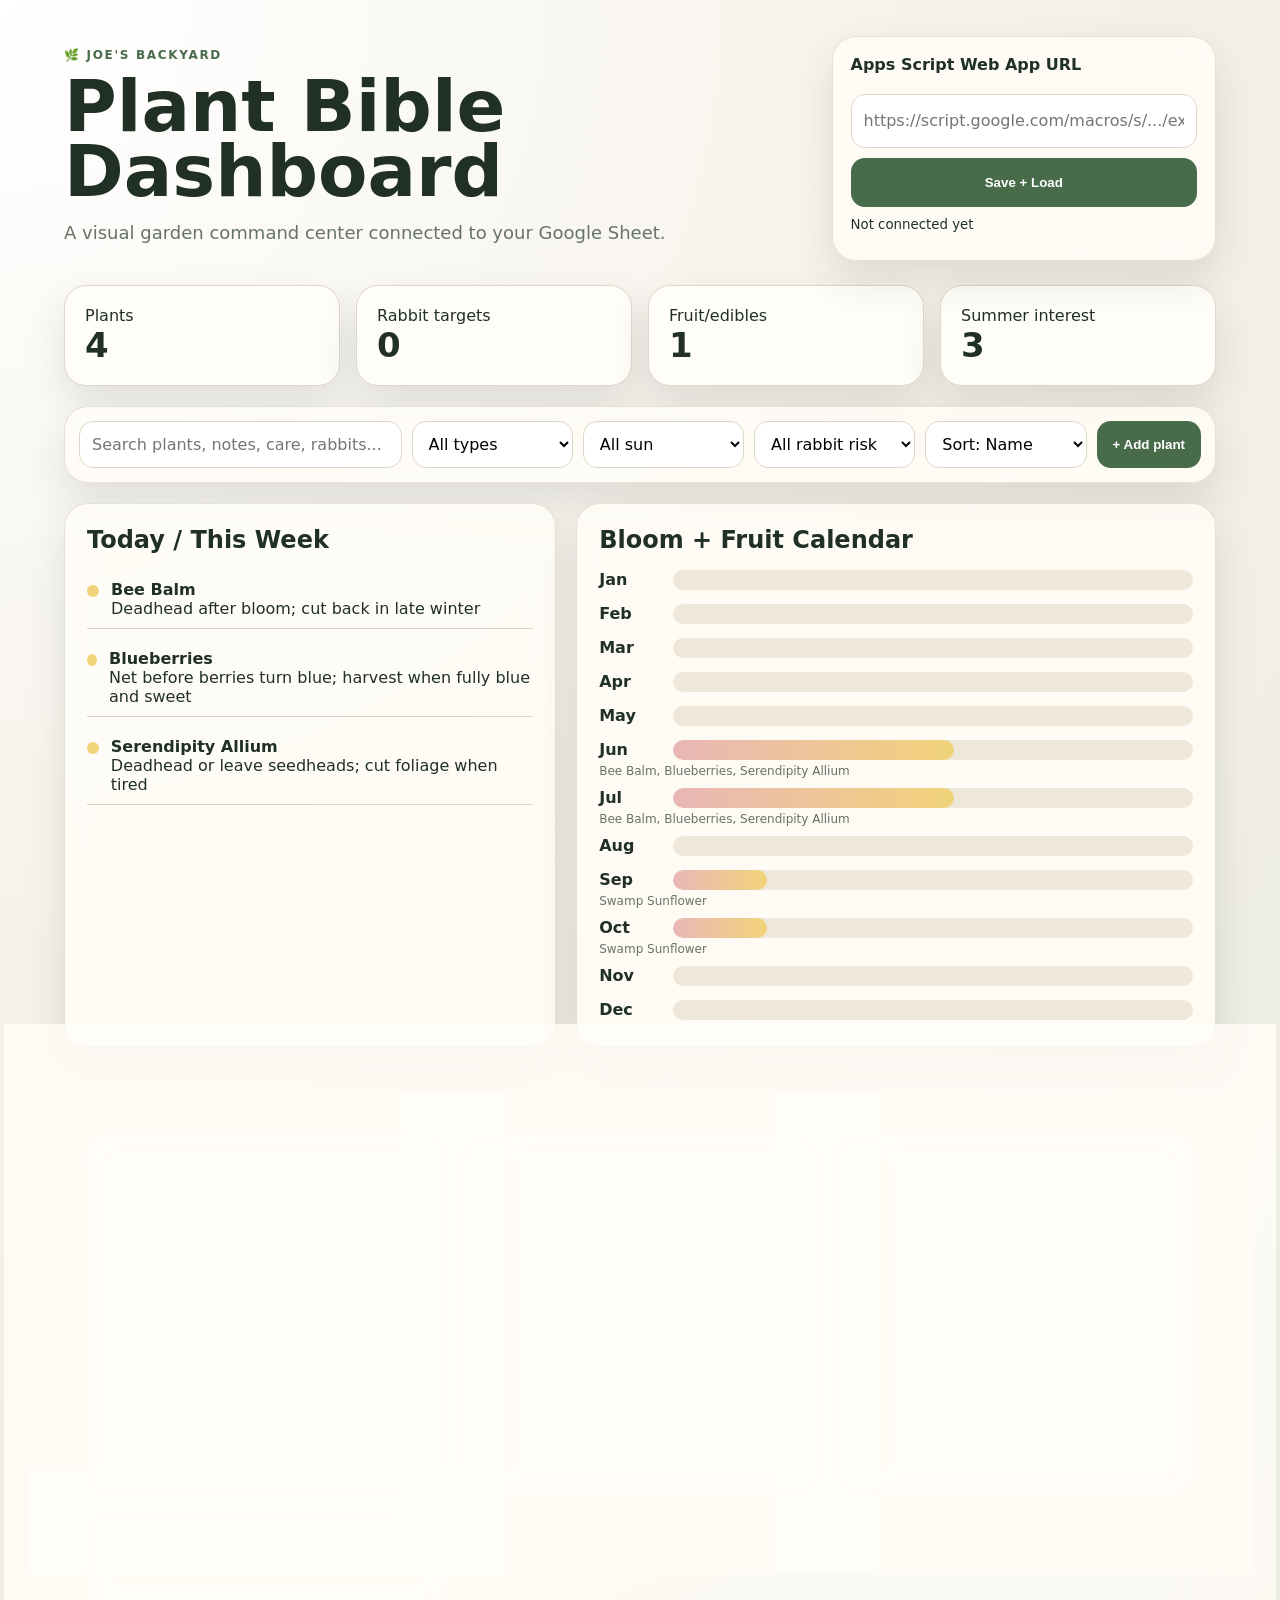
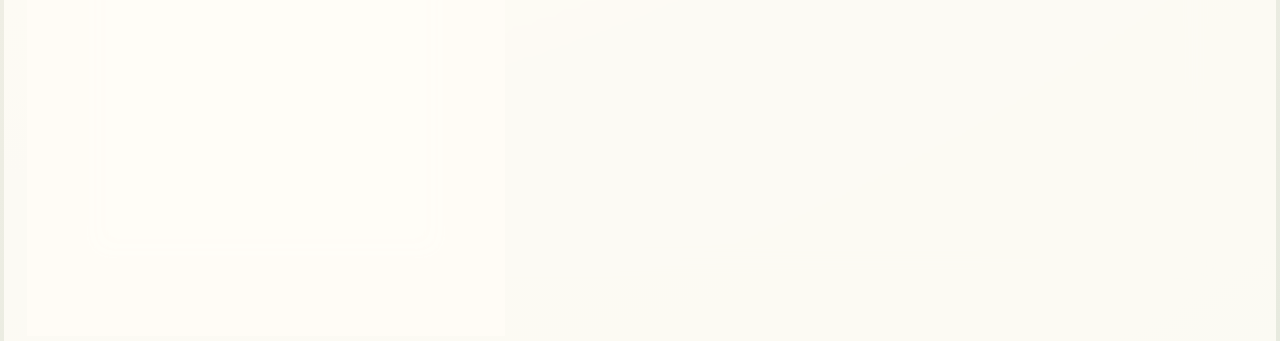
==== commit e44e27d8: "Add files via upload" ====
--- a/index.html
+++ b/index.html
@@ -1,68 +1,86 @@
-<!DOCTYPE html>
-
+<!doctype html>
 <html lang="en">
 <head>
-<meta charset="utf-8"/>
-<title>Fairman Family Budget Dashboard</title>
-<meta content="width=device-width, initial-scale=1" name="viewport"/>
-<link href="css/styles.css" rel="stylesheet"/>
+  <meta charset="utf-8" />
+  <meta name="viewport" content="width=device-width, initial-scale=1" />
+  <title>Joe's Backyard Plant Bible</title>
+  <link rel="stylesheet" href="styles.css" />
+</head>
+<body>
+  <header class="hero">
+    <div>
+      <p class="eyebrow">🌿 Joe's Backyard</p>
+      <h1>Plant Bible Dashboard</h1>
+      <p class="sub">A visual garden command center connected to your Google Sheet.</p>
+    </div>
+    <div class="sync-card">
+      <label>Apps Script Web App URL</label>
+      <input id="apiUrl" placeholder="https://script.google.com/macros/s/.../exec" />
+      <button id="saveApi">Save + Load</button>
+      <small id="syncStatus">Not connected yet</small>
+    </div>
+  </header>
 
+  <main>
+    <section class="kpis" id="kpis"></section>
 
-</head>
-<body class="v45-awaiting-sheet">
-&lt;!-- Refactored packaging: CSS moved to css/styles.css; app logic moved to js/app.js. Initial data remains inline so Apps Script / local loading behavior is unchanged. --&gt;
+    <section class="toolbar glass">
+      <input id="search" placeholder="Search plants, notes, care, rabbits..." />
+      <select id="typeFilter"><option value="">All types</option></select>
+      <select id="sunFilter"><option value="">All sun</option></select>
+      <select id="rabbitFilter"><option value="">All rabbit risk</option></select>
+      <select id="sortBy">
+        <option value="name">Sort: Name</option>
+        <option value="type">Sort: Type</option>
+        <option value="bloom">Sort: Bloom</option>
+        <option value="rabbit">Sort: Rabbit risk</option>
+      </select>
+      <button id="addPlant">+ Add plant</button>
+    </section>
 
-<header><h1>Fairman Family Budget Dashboard</h1><div class="small"></div><nav><button class="active" data-panel="daily">Daily Check</button><button data-panel="transactions">Transactions</button><button data-panel="cashflow">Cash Flow</button><button data-panel="budgets">Budgets</button><button data-panel="debts">Cards / Loans / Bills</button><button data-panel="import">Import</button></nav></header>
+    <section class="grid two">
+      <div class="panel">
+        <h2>Today / This Week</h2>
+        <div id="tasks" class="tasks"></div>
+      </div>
+      <div class="panel">
+        <h2>Bloom + Fruit Calendar</h2>
+        <div id="timeline" class="timeline"></div>
+      </div>
+    </section>
 
-<main>
-<section class="panel active" id="daily"><div class="grid"><div class="card blue span12"><h2>Today’s Snapshot</h2><div class="section"><div class="metrics" id="topMetrics"></div></div></div><div class="card blue span6 katy-card"><h2>Katy Daily View</h2><div class="section" id="katyView"></div></div><div class="card blue span6 joe-card"><h2>Joe Daily View</h2><div class="section" id="joeView"></div></div><div class="card span8"><h2>What’s Left This Month</h2><div class="section"><div class="small">Only transactions dated in the selected budget month are counted here. Prior-month uploads are ignored for June spending.</div><table id="remainingTable"></table></div></div><div class="card pink span4"><h2>Needs Review</h2><div class="section"><table id="reviewTable"></table></div></div><div class="card span6"><h2>Sinking Fund Positions</h2><div class="section"><table id="sinkingPositionTable"></table></div></div><div class="card span6"><h2>Upcoming Scheduled Money Out</h2><div class="section"><table id="upcomingTable"></table></div></div><div class="card pink span6"><h2>Confirmed Payments</h2><div class="section"><table id="confirmedTable"></table></div></div></div></section>
-<section class="panel" id="transactions"><div class="card"><h2>Transactions</h2><div class="section"><div class="toolbar"><select id="filterOwner"><option value="">All owners</option><option>Joe</option><option>Katy</option><option>Shared/Unknown</option></select><select id="filterCategory"><option value="">All categories</option></select><input id="searchTx" placeholder="Search"/><button class="primary" id="saveChanges">Save Changes</button></div><table id="txTable"></table></div></div></section>
-<section class="panel" id="cashflow"><div class="card"><h2>Checking Cash Flow Forecast</h2><div class="section"><div class="notice">Past spending is already reflected in the latest Schwab balance. Future cash flow only includes future paychecks and unpaid scheduled payments.</div><table id="cashflowTable"></table></div></div></section>
-<section class="panel" id="budgets"><div class="grid"><div class="card span6"><h2>Monthly Spending Budgets</h2><div class="section"><table id="budgetTable"></table></div></div><div class="card span6"><h2>Sinking Funds</h2><div class="section"><table id="sinkingTable"></table></div></div></div></section>
-<section class="panel" id="debts"><div class="grid"><div class="card pink span6"><h2>Credit Cards</h2><div class="section"><table id="ccTable"></table></div></div><div class="card pink span6"><h2>Loans</h2><div class="section"><table id="loanTable"></table></div></div><div class="card span12"><h2>Bills / Necessities</h2><div class="section"><div class="small">Mortgage and HELOC live under Loans. Groceries/gas/dog food/health are monthly spending budgets, not scheduled bills.</div><table id="billTable"></table></div></div></div></section>
-<section class="panel" id="import"><div class="card"><h2>Upload New Transactions</h2><div class="section"><div class="notice">Supports Apple Card and Charles Schwab exports. Google Sheets is now the source of truth: this page loads from the Sheet and pushes changes back. Local browser storage is not used for budget data.</div>
-<div class="notice"><b>Google Sheets Sync</b><br/>
-<div class="toolbar" style="margin-top:8px">
-<input id="apiUrl" placeholder="Paste Google Apps Script Web App URL here (or hard-code it in index.html)" style="min-width:420px"/>
-<button class="primary" id="saveApiUrl">Save API URL</button>
-<button class="primary" id="loadSheet">Load From Sheet</button>
-<button class="primary" id="pushSheet">Push Now</button><label class="small" style="display:flex;gap:6px;align-items:center"><input checked="" id="autoSyncToggle" style="width:auto" type="checkbox"/> Auto-sync changes</label>
-</div>
-<div class="small" id="syncStatus">Not connected yet.</div><div class="tiny" id="lastSyncStatus"></div>
-</div>
-<input accept=".csv" id="fileInput" multiple="" type="file"/><button class="primary" id="importBtn">Import CSV File(s)</button><button id="backupBtn">Export Backup JSON</button><button class="danger" id="resetBtn">Reset</button></div></div></section>
-</main>
-<script id="initialData" type="application/json">{"month": "2026-06", "today": "2026-06-04", "latestSchwabBalance": 1106.96, "paychecks": [{"name": "Katy Paycheck 1", "date": "2026-06-05", "amount": 3051.52}, {"name": "Joe Paycheck 1", "date": "2026-06-12", "amount": 3026.21}, {"name": "Katy Paycheck 2", "date": "2026-06-19", "amount": 3051.52}, {"name": "Joe Paycheck 2", "date": "2026-06-26", "amount": 3026.21}], "creditCards": [{"name": "Best Buy", "owed": 1735.32, "min": 37.77, "due": 1, "apr": 0.0, "paymentKeywords": ["BEST BUY"]}, {"name": "Lowes", "owed": 1273.02, "min": 38.0, "due": 7, "apr": 31.99, "paymentKeywords": ["LOWES"]}, {"name": "Amazon Prime Visa (Chase)", "owed": 37912.61, "min": 1062.0, "due": 7, "apr": 29.99, "paymentKeywords": ["AMAZON PRIME VISA", "CHASE"]}, {"name": "Apple Card - Joe", "owed": 10051.57, "min": 310.58, "due": 20, "apr": 29.0, "paymentKeywords": ["APPLECARD GSBANK", "APPLE CARD"]}, {"name": "U.S. Bank", "owed": 10479.0, "min": 105.0, "due": 10, "apr": 0.0, "paymentKeywords": ["US BANK", "U.S. BANK"]}], "loans": [{"name": "Mortgage - Navy Federal", "owed": 373204.92, "min": 2717.94, "due": 1, "apr": 4.0, "paymentKeywords": ["NFCU MORT DEBIT 060126"], "expected": 2717.94}, {"name": "HELOC", "owed": 123859.1, "min": 1259.55, "due": 1, "apr": 9.75, "paymentKeywords": ["NFCU MORT DEBIT 060126"], "expected": 1259.55}, {"name": "BridgeCrest", "owed": 1984.13, "min": 316.0, "due": 15, "apr": 3.7, "paymentKeywords": ["BRIDGECREST"]}, {"name": "Wells Fargo Home Project", "owed": 2123.5, "min": 212.43, "due": 15, "apr": 0.0, "paymentKeywords": ["WELLS FARGO"]}, {"name": "Joe's Apple Watch", "owed": 266.36, "min": 66.58, "due": 1, "apr": 0.0, "paymentKeywords": ["APPLE WATCH"]}], "bills": [{"name": "Dominion Power", "amount": 221.69, "due": 1, "category": "Utilities", "paymentKeywords": ["DOMINION ENERGY"]}, {"name": "HRSD", "amount": 99.33, "due": 14, "category": "Utilities", "paymentKeywords": ["HRSD"]}, {"name": "Virginia Beach Public Utilities", "amount": 181.68, "due": 21, "category": "Utilities", "paymentKeywords": ["VIRGINIA BEACH PUBLIC UTILITIES"]}, {"name": "Verizon Internet", "amount": 89.99, "due": 16, "category": "Utilities", "paymentKeywords": ["VERIZON"]}, {"name": "T-Mobile Phone", "amount": 112.0, "due": 25, "category": "Utilities", "paymentKeywords": ["T-MOBILE"]}, {"name": "Car Insurance", "amount": 219.47, "due": 1, "category": "Insurance", "paymentKeywords": ["GRANGE INSURANCE"]}, {"name": "iCloud 2TB", "amount": 9.99, "due": 23, "category": "Tech", "paymentKeywords": ["ICLOUD"]}, {"name": "Spotify", "amount": 21.99, "due": 5, "category": "Entertainment", "paymentKeywords": ["SPOTIFY"]}, {"name": "Apple TV", "amount": 12.99, "due": 23, "category": "Entertainment", "paymentKeywords": ["APPLE TV"]}, {"name": "Apple Care 1", "amount": 5.08, "due": 15, "category": "Tech", "paymentKeywords": ["APPLE CARE"]}, {"name": "Apple Care 2", "amount": 6.14, "due": 16, "category": "Tech", "paymentKeywords": ["APPLE CARE"]}], "spendingBudgets": [{"name": "Groceries", "budget": 1500.0, "friendly": "Groceries"}, {"name": "Dog Food", "budget": 100.0, "friendly": "Dog food"}, {"name": "Auto Fuel & Maintenance", "budget": 250.0, "friendly": "Gas & auto"}, {"name": "House Cleaning", "budget": 300.0, "friendly": "House cleaning"}, {"name": "Basic Health & Personal Care", "budget": 150.0, "friendly": "Health & personal care"}, {"name": "Date Nights", "budget": 250.0, "friendly": "Date nights / family meals out"}, {"name": "Alcohol & Entertainment", "budget": 200.0, "friendly": "Alcohol & entertainment"}, {"name": "Joe - Individual Priorities", "budget": 250.0, "friendly": "Joe personal"}, {"name": "Katy - Individual Priorities", "budget": 250.0, "friendly": "Katy personal"}, {"name": "Kids Experiences", "budget": 200.0, "friendly": "Kids experiences"}, {"name": "Kids Miscellaneous", "budget": 150.0, "friendly": "Kids misc"}, {"name": "Household Consumables", "budget": 150.0, "friendly": "Household consumables"}, {"name": "Household Miscellaneous", "budget": 100.0, "friendly": "Household misc"}], "sinkingFunds": [{"name": "Family Travel Fund", "budget": 750.0, "balance": 0, "saved": 0}, {"name": "Friends Trip", "budget": 235.0, "balance": 0, "saved": 0}, {"name": "Home Improvement Fund", "budget": 100.0, "balance": 0, "saved": 0}, {"name": "Christmas Sinking Fund", "budget": 200.0, "balance": 0, "saved": 0}, {"name": "Birthdays & Anniversaries", "budget": 100.0, "balance": 0, "saved": 0}, {"name": "Summer Camps / Tutors", "budget": 175.0, "balance": 0, "saved": 0}, {"name": "Kids Sports", "budget": 85.0, "balance": 0, "saved": 0}, {"name": "Medical/Dental Bills", "budget": 200.0, "balance": 0, "saved": 0}, {"name": "Kids Birthday Parties", "budget": 25.0, "balance": 0, "saved": 0}, {"name": "Car Tax", "budget": 100.0, "balance": 0, "saved": 0}, {"name": "Car Repairs & Maintenance", "budget": 100.0, "balance": 0, "saved": 0}, {"name": "Emergency Fund", "budget": 250.0, "balance": 0, "saved": 0}, {"name": "Shared Fun Fund", "budget": 100.0, "balance": 0, "saved": 0}, {"name": "Debt Payoff", "budget": 1689.42, "balance": 0, "saved": 1689.42}, {"name": "Dog Grooming / Boarding", "budget": 125.0, "balance": 0, "saved": 0}, {"name": "Health & Fitness Fund", "budget": 50.0, "balance": 0, "saved": 0}], "transactions": [{"id": "apple-1", "date": "2026-06-03", "posted": "2026-06-04", "source": "Apple Card", "account": "Apple Card", "description": "7-Eleven", "rawDescription": "7-ELEVEN 41687 1912 LASKIN RD. VIRGINIA BEAC23454 VA USA", "amount": 30.78, "owner": "Joe", "purchasedBy": "Joseph Fairman", "category": "Auto Fuel & Maintenance"}, {"id": "apple-2", "date": "2026-06-01", "posted": "2026-06-04", "source": "Apple Card", "account": "Apple Card", "description": "Hot Tuna Bar & Grill", "rawDescription": "HOT TUNA BAR & GRILL 2817 SHORE DRIVE VIRGINIA BEAC23451 VA USA", "amount": 431.94, "owner": "Joe", "purchasedBy": "Joseph Fairman", "category": "Date Nights"}, {"id": "apple-3", "date": "2026-06-01", "posted": "2026-06-03", "source": "Apple Card", "account": "Apple Card", "description": "Rei.Com  800-426-4840", "rawDescription": "REI.COM 800-426-4840 PO BOX 1938 SUMNER 98390 WA USA", "amount": 30.87, "owner": "Joe", "purchasedBy": "Joseph Fairman", "category": "Kids Miscellaneous"}, {"id": "apple-4", "date": "2026-06-01", "posted": "2026-06-03", "source": "Apple Card", "account": "Apple Card", "description": "Webbs Water Gardens", "rawDescription": "WEBBS WATER GARDENS 6200 DAYS COVE RD STE 6 WHITE MARSH 21162 MD USA", "amount": 158.36, "owner": "Joe", "purchasedBy": "Joseph Fairman", "category": "Joe - Individual Priorities"}, {"id": "apple-5", "date": "2026-06-02", "posted": "2026-06-03", "source": "Apple Card", "account": "Apple Card", "description": "Amici Style", "rawDescription": "AMICI STYLE 2865 D-1 LYNNHAVEN DRIVE VIRGINIA BEAC23451 VA USA", "amount": 58.71, "owner": "Joe", "purchasedBy": "Joseph Fairman", "category": "Basic Health & Personal Care"}, {"id": "apple-6", "date": "2026-06-01", "posted": "2026-06-02", "source": "Apple Card", "account": "Apple Card", "description": "Food Lion #0391", "rawDescription": "FOOD LION #0391 2817 SHORE DRIVE VIRGINIA BEAC23451 VA USA", "amount": 51.76, "owner": "Joe", "purchasedBy": "Joseph Fairman", "category": "Groceries"}, {"id": "apple-7", "date": "2026-05-31", "posted": "2026-06-02", "source": "Apple Card", "account": "Apple Card", "description": "Chewy.com", "rawDescription": "CHEWY.COM 7700 WEST SUNRISE BOULEVARD PLANTATION 33322 FL USA", "amount": 139.27, "owner": "Joe", "purchasedBy": "Joseph Fairman", "category": "Dog Food"}, {"id": "apple-8", "date": "2026-05-31", "posted": "2026-06-02", "source": "Apple Card", "account": "Apple Card", "description": "Taylor S Hardware 6711", "rawDescription": "TAYLOR S HARDWARE 67112865 LYNNHAVEN DR UNIT 2 6711 VIRGINIA BEAC23451 VA USA", "amount": 93.06, "owner": "Joe", "purchasedBy": "Joseph Fairman", "category": "Joe - Individual Priorities"}, {"id": "apple-9", "date": "2026-05-31", "posted": "2026-06-02", "source": "Apple Card", "account": "Apple Card", "description": "McDonald Garden Center", "rawDescription": "MCDONALD GARDEN CENTER1276 N GREAT NECK ROAD VIRGINIA BEAC23454 VA USA", "amount": 142.07, "owner": "Joe", "purchasedBy": "Joseph Fairman", "category": "Joe - Individual Priorities"}, {"id": "apple-10", "date": "2026-06-01", "posted": "2026-06-01", "source": "Apple Card", "account": "Apple Card", "description": "Ach Deposit Internet Transfer From Account Ending In 7762", "rawDescription": "ACH DEPOSIT INTERNET TRANSFER FROM ACCOUNT ENDING IN 7762", "amount": -2000.0, "owner": "Joe", "purchasedBy": "Joseph Fairman", "category": "Payment / Transfer"}, {"id": "schwab-1", "date": "2026-06-04", "posted": "2026-06-04", "source": "Schwab", "account": "Schwab Checking", "description": "FOOD LION 2817 SHORE DR VIRGINIA BEAC", "rawDescription": "FOOD LION 2817 SHORE DR VIRGINIA BEAC", "amount": -45.08, "owner": "", "purchasedBy": "", "category": "Payment / Transfer", "runningBalance": 1106.96}, {"id": "schwab-2", "date": "2026-06-03", "posted": "2026-06-03", "source": "Schwab", "account": "Schwab Checking", "description": "FOOD LION 2817 SHORE DR VIRGINIA BEAC", "rawDescription": "FOOD LION 2817 SHORE DR VIRGINIA BEAC", "amount": -31.67, "owner": "", "purchasedBy": "", "category": "Payment / Transfer", "runningBalance": 1152.04}, {"id": "schwab-3", "date": "2026-06-03", "posted": "2026-06-03", "source": "Schwab", "account": "Schwab Checking", "description": "ZELLE TO CHRISTIAN  DE HARO CERVANTES", "rawDescription": "ZELLE TO CHRISTIAN  DE HARO CERVANTES", "amount": -1067.76, "owner": "", "purchasedBy": "", "category": "Payment / Transfer", "runningBalance": 1183.71}, {"id": "schwab-4", "date": "2026-06-03", "posted": "2026-06-03", "source": "Schwab", "account": "Schwab Checking", "description": "DOMINION ENERGY BILLPAY 260602", "rawDescription": "DOMINION ENERGY BILLPAY 260602", "amount": -185.37, "owner": "", "purchasedBy": "", "category": "Payment / Transfer", "runningBalance": 2251.47}, {"id": "schwab-5", "date": "2026-06-03", "posted": "2026-06-03", "source": "Schwab", "account": "Schwab Checking", "description": "PAYPAL PURCHASE 260602", "rawDescription": "PAYPAL PURCHASE 260602", "amount": -10.99, "owner": "", "purchasedBy": "", "category": "Payment / Transfer", "runningBalance": 2436.84}, {"id": "schwab-6", "date": "2026-06-02", "posted": "2026-06-02", "source": "Schwab", "account": "Schwab Checking", "description": "APPLECARD GSBANK PAYMENT 060126", "rawDescription": "APPLECARD GSBANK PAYMENT 060126", "amount": -2000.0, "owner": "", "purchasedBy": "", "category": "Debt Payment", "runningBalance": 2447.83}, {"id": "schwab-7", "date": "2026-06-02", "posted": "2026-06-02", "source": "Schwab", "account": "Schwab Checking", "description": "BEST BUY AUTO PYMT 260601", "rawDescription": "BEST BUY AUTO PYMT 260601", "amount": -50.76, "owner": "", "purchasedBy": "", "category": "Debt Payment", "runningBalance": 4447.83}, {"id": "schwab-8", "date": "2026-06-02", "posted": "2026-06-02", "source": "Schwab", "account": "Schwab Checking", "description": "GRANGE INSURANCE PREM PMT ~ Tran: ACHDW", "rawDescription": "GRANGE INSURANCE PREM PMT ~ Tran: ACHDW", "amount": -219.47, "owner": "", "purchasedBy": "", "category": "Payment / Transfer", "runningBalance": 4498.59}, {"id": "schwab-9", "date": "2026-06-01", "posted": "2026-06-01", "source": "Schwab", "account": "Schwab Checking", "description": "BELL A DANCE LLC SALE 260601", "rawDescription": "BELL A DANCE LLC SALE 260601", "amount": -45.0, "owner": "", "purchasedBy": "", "category": "Payment / Transfer", "runningBalance": 4718.06}, {"id": "schwab-10", "date": "2026-06-01", "posted": "2026-06-01", "source": "Schwab", "account": "Schwab Checking", "description": "NFCU MORT DEBIT 060126", "rawDescription": "NFCU MORT DEBIT 060126", "amount": -2717.94, "owner": "", "purchasedBy": "", "category": "Loan Payment", "runningBalance": 4763.06}, {"id": "schwab-11", "date": "2026-06-01", "posted": "2026-06-01", "source": "Schwab", "account": "Schwab Checking", "description": "NFCU MORT DEBIT 060126", "rawDescription": "NFCU MORT DEBIT 060126", "amount": -1251.1, "owner": "", "purchasedBy": "", "category": "Loan Payment", "runningBalance": 7481.0}], "paidLoans": {"Mortgage - Navy Federal": 2717.94, "HELOC": 1251.1, "BridgeCrest": 0, "Wells Fargo Home Project": 0, "Joe's Apple Watch": 0}, "paidCards": {"Best Buy": 50.76, "Lowes": 0, "Amazon Prime Visa (Chase)": 10.99, "Apple Card - Joe": 2000.0, "U.S. Bank": 0}, "paidBills": {"Dominion Power": 185.37, "HRSD": 0, "Virginia Beach Public Utilities": 0, "Verizon Internet": 0, "T-Mobile Phone": 0, "Car Insurance": 219.47, "iCloud 2TB": 0, "Spotify": 0, "Apple TV": 0, "Apple Care 1": 0, "Apple Care 2": 0}, "rules": [{"match": "FOOD LION", "category": "Groceries", "owner": ""}, {"match": "KROGER", "category": "Groceries", "owner": ""}, {"match": "TRADER JOE", "category": "Groceries", "owner": ""}, {"match": "ALDI", "category": "Groceries", "owner": ""}, {"match": "COSTCO", "category": "Groceries", "owner": ""}, {"match": "7-ELEVEN", "category": "Auto Fuel & Maintenance", "owner": ""}, {"match": "SHELL", "category": "Auto Fuel & Maintenance", "owner": ""}, {"match": "EXXON", "category": "Auto Fuel & Maintenance", "owner": ""}, {"match": "WAWA", "category": "Auto Fuel & Maintenance", "owner": ""}, {"match": "HOT TUNA", "category": "Date Nights", "owner": ""}, {"match": "AMICI STYLE", "category": "Basic Health & Personal Care", "owner": "Joe"}, {"match": "REI", "category": "Kids Miscellaneous", "owner": ""}, {"match": "CHEWY", "category": "Dog Food", "owner": ""}, {"match": "ZELLE TO CHRISTIAN", "category": "Home Improvement Fund", "owner": ""}, {"match": "BELL A DANCE", "category": "Kids Miscellaneous", "owner": ""}, {"match": "PAYPAL", "category": "Household Miscellaneous", "owner": ""}, {"match": "WEBBS WATER", "category": "Joe - Individual Priorities", "owner": "Joe"}, {"match": "TAYLOR", "category": "Joe - Individual Priorities", "owner": "Joe"}, {"match": "MCDONALD GARDEN", "category": "Joe - Individual Priorities", "owner": "Joe"}, {"match": "DOMINION", "category": "Dominion Power", "owner": ""}, {"match": "GRANGE", "category": "Car Insurance", "owner": ""}]}</script>
-<script src="js/app.js"></script>
+    <section class="panel">
+      <h2>Plants</h2>
+      <div id="plantGrid" class="plant-grid"></div>
+    </section>
+  </main>
 
+  <dialog id="plantDialog">
+    <form method="dialog" class="modal">
+      <h2 id="modalTitle">Plant</h2>
+      <input type="hidden" id="rowNumber" />
+      <div class="form-grid">
+        <label>Name<input id="plantName" required /></label>
+        <label>Quantity<input id="quantity" type="number" min="0" /></label>
+        <label>Type<input id="type" /></label>
+        <label>Zone / Location<input id="zone" /></label>
+        <label>Sun<input id="sun" /></label>
+        <label>Water<input id="water" /></label>
+        <label>Bloom / Fruit Window<input id="bloom" /></label>
+        <label>Rabbit Risk<input id="rabbit" /></label>
+        <label>Prune<input id="prune" /></label>
+        <label>Fertilize<input id="fertilize" /></label>
+        <label class="wide">Fruit / Harvest / Protection<textarea id="fruit"></textarea></label>
+        <label class="wide">Winter / Freeze Notes<textarea id="winter"></textarea></label>
+        <label class="wide">Notes<textarea id="notes"></textarea></label>
+      </div>
+      <menu>
+        <button value="cancel">Cancel</button>
+        <button id="savePlant" value="default">Save to Google Sheet</button>
+      </menu>
+    </form>
+  </dialog>
 
-
-
-
-
-
-
-
-
-
-
-
-
-
-
-
-
-
-
-
-
-
-
-</body></html>
-
-
-
-
-
-
-
+  <script src="app.js"></script>
+</body>
+</html>
--- a/styles.css
+++ b/styles.css
@@ -0,0 +1 @@
+:root{--bg:#f5f1e8;--ink:#203026;--muted:#667366;--card:#fffdf7;--line:#ded7c8;--green:#486b4a;--sage:#dfe8d9;--gold:#f1d37a;--pink:#e9b7b7;--blue:#cfe0ef;--danger:#c9654a;--shadow:0 18px 40px rgba(30,45,33,.12)}*{box-sizing:border-box}body{margin:0;font-family:Inter,ui-sans-serif,system-ui,-apple-system,BlinkMacSystemFont,"Segoe UI",sans-serif;background:radial-gradient(circle at top left,#fff 0,#f5f1e8 45%,#e7eadf 100%);color:var(--ink)}.hero{display:flex;gap:24px;justify-content:space-between;align-items:stretch;padding:36px clamp(16px,5vw,72px) 24px}.eyebrow{text-transform:uppercase;letter-spacing:.14em;font-size:12px;color:var(--green);font-weight:800}.hero h1{font-size:clamp(34px,7vw,72px);line-height:.9;margin:0}.sub{color:var(--muted);font-size:18px}.sync-card,.glass,.panel,.plant-card{background:rgba(255,253,247,.84);border:1px solid rgba(120,110,85,.18);box-shadow:var(--shadow);backdrop-filter:blur(14px);border-radius:24px}.sync-card{padding:18px;width:min(460px,100%);display:grid;gap:10px}.sync-card label{font-weight:800}.sync-card input,.toolbar input,.toolbar select,.form-grid input,.form-grid textarea{width:100%;border:1px solid var(--line);border-radius:14px;background:#fff;padding:12px;font:inherit}button{border:0;border-radius:14px;background:var(--green);color:white;padding:12px 16px;font-weight:800;cursor:pointer}button:hover{filter:brightness(1.05)}main{padding:0 clamp(16px,5vw,72px) 60px}.kpis{display:grid;grid-template-columns:repeat(4,minmax(150px,1fr));gap:16px}.kpi{padding:20px;border-radius:22px;background:var(--card);box-shadow:var(--shadow);border:1px solid var(--line)}.kpi strong{display:block;font-size:34px}.toolbar{margin:20px 0;padding:14px;display:grid;grid-template-columns:2fr repeat(4,1fr) auto;gap:10px}.grid.two{display:grid;grid-template-columns:1fr 1.3fr;gap:20px;margin:20px 0}.panel{padding:22px}.panel h2{margin:0 0 16px}.tasks{display:grid;gap:10px}.task{display:flex;gap:12px;align-items:flex-start;border-bottom:1px solid var(--line);padding:10px 0}.task .dot{width:12px;height:12px;border-radius:50%;background:var(--gold);margin-top:5px}.timeline{display:grid;gap:10px}.month-row{display:grid;grid-template-columns:64px 1fr;align-items:center;gap:10px}.barwrap{height:20px;background:#eee7da;border-radius:99px;overflow:hidden;position:relative}.bar{height:100%;background:linear-gradient(90deg,var(--pink),var(--gold));border-radius:99px}.barlabel{font-size:12px;color:var(--muted);margin-top:4px}.plant-grid{display:grid;grid-template-columns:repeat(auto-fill,minmax(280px,1fr));gap:16px}.plant-card{padding:18px;position:relative;overflow:hidden}.plant-card:before{content:"";position:absolute;inset:0 0 auto 0;height:7px;background:var(--sage)}.plant-card.rabbit-high:before{background:var(--danger)}.plant-card.rabbit-low:before{background:var(--green)}.plant-card h3{margin:8px 0 4px;font-size:22px}.badges{display:flex;flex-wrap:wrap;gap:6px;margin:10px 0}.badge{font-size:12px;font-weight:800;padding:5px 9px;border-radius:99px;background:var(--sage);color:#304a32}.badge.warn{background:#f6d8ce;color:#7a2e1b}.details{display:grid;gap:8px;font-size:14px}.details b{color:var(--green)}.notes{margin-top:10px;border-top:1px solid var(--line);padding-top:10px;color:var(--muted)}dialog{border:0;border-radius:24px;box-shadow:var(--shadow);width:min(900px,94vw)}.modal{padding:10px}.form-grid{display:grid;grid-template-columns:repeat(2,1fr);gap:12px}.form-grid label{display:grid;gap:6px;font-weight:800;color:var(--green)}.form-grid .wide{grid-column:1/-1}.form-grid textarea{min-height:72px}menu{display:flex;justify-content:flex-end;gap:10px;padding:0;margin-top:18px}@media(max-width:900px){.hero,.grid.two{grid-template-columns:1fr;display:grid}.toolbar{grid-template-columns:1fr}.kpis{grid-template-columns:repeat(2,1fr)}}@media(max-width:560px){.kpis{grid-template-columns:1fr}.hero h1{font-size:42px}}
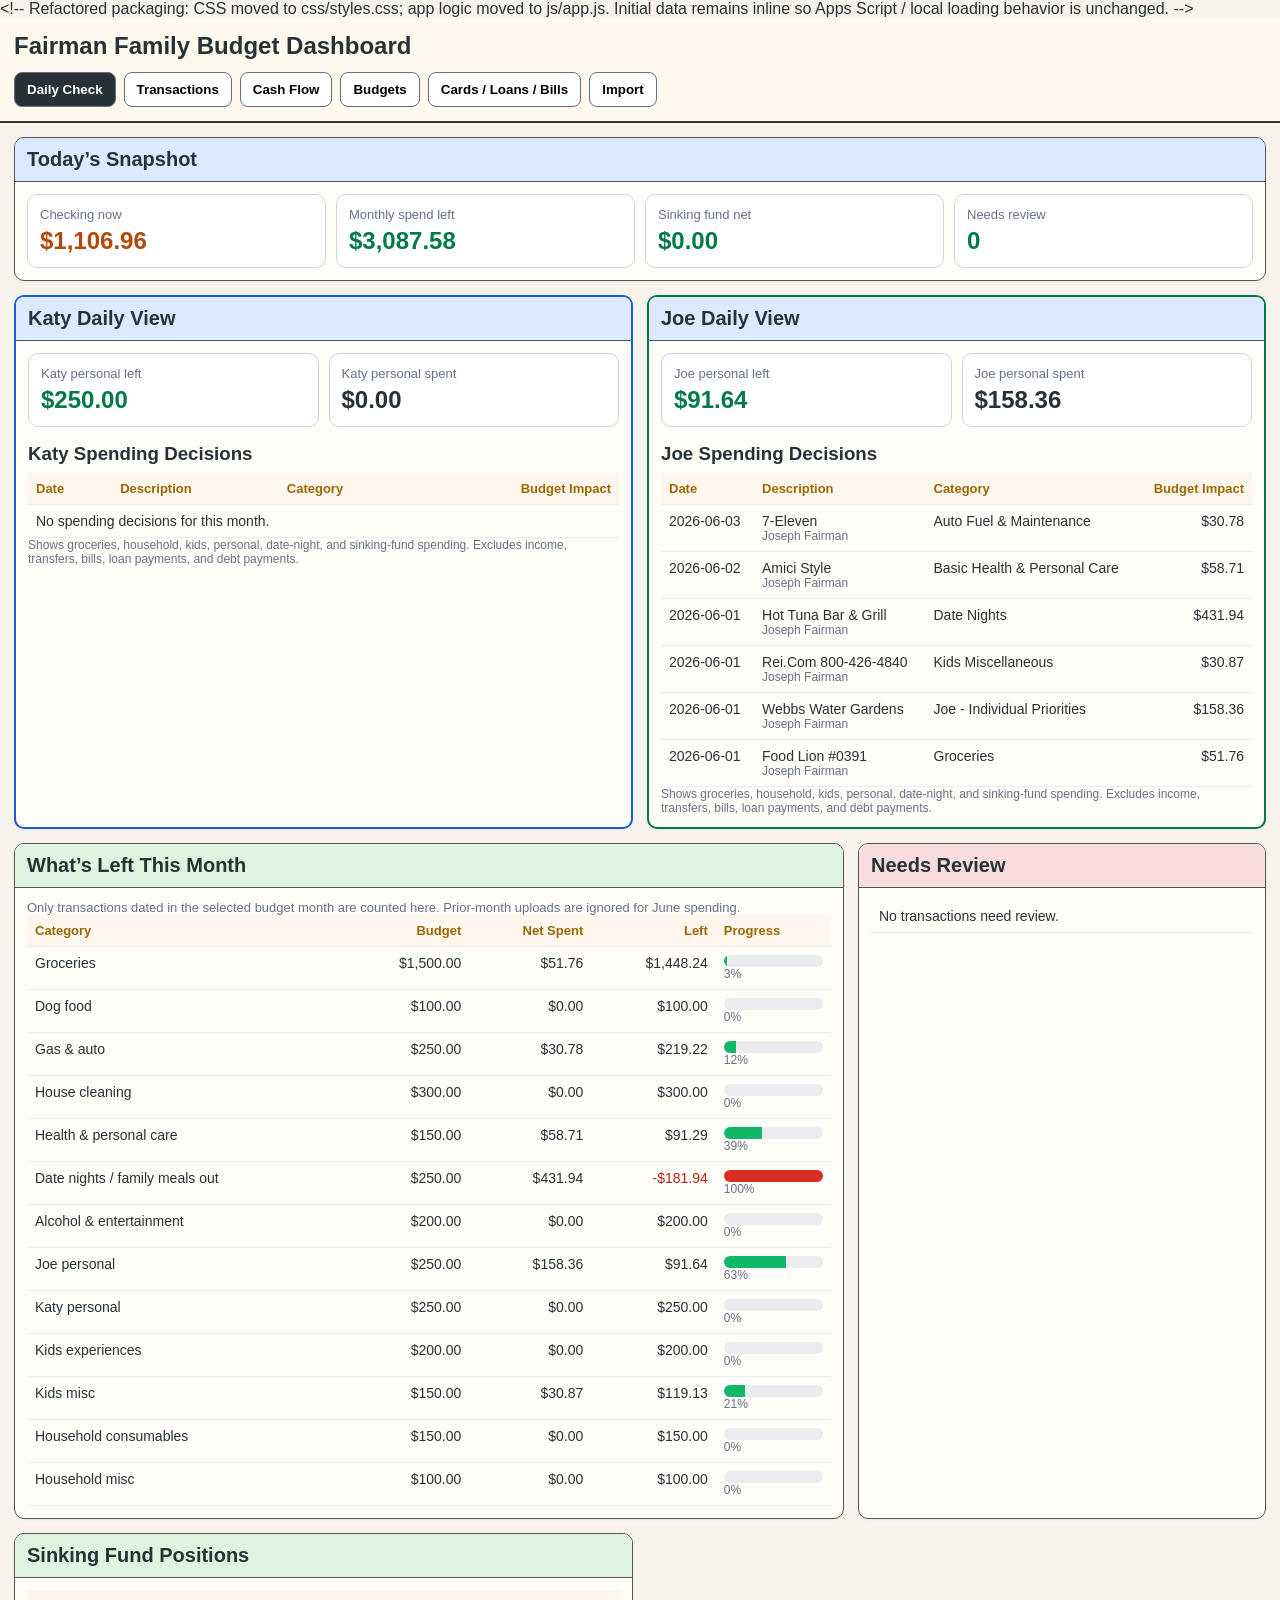
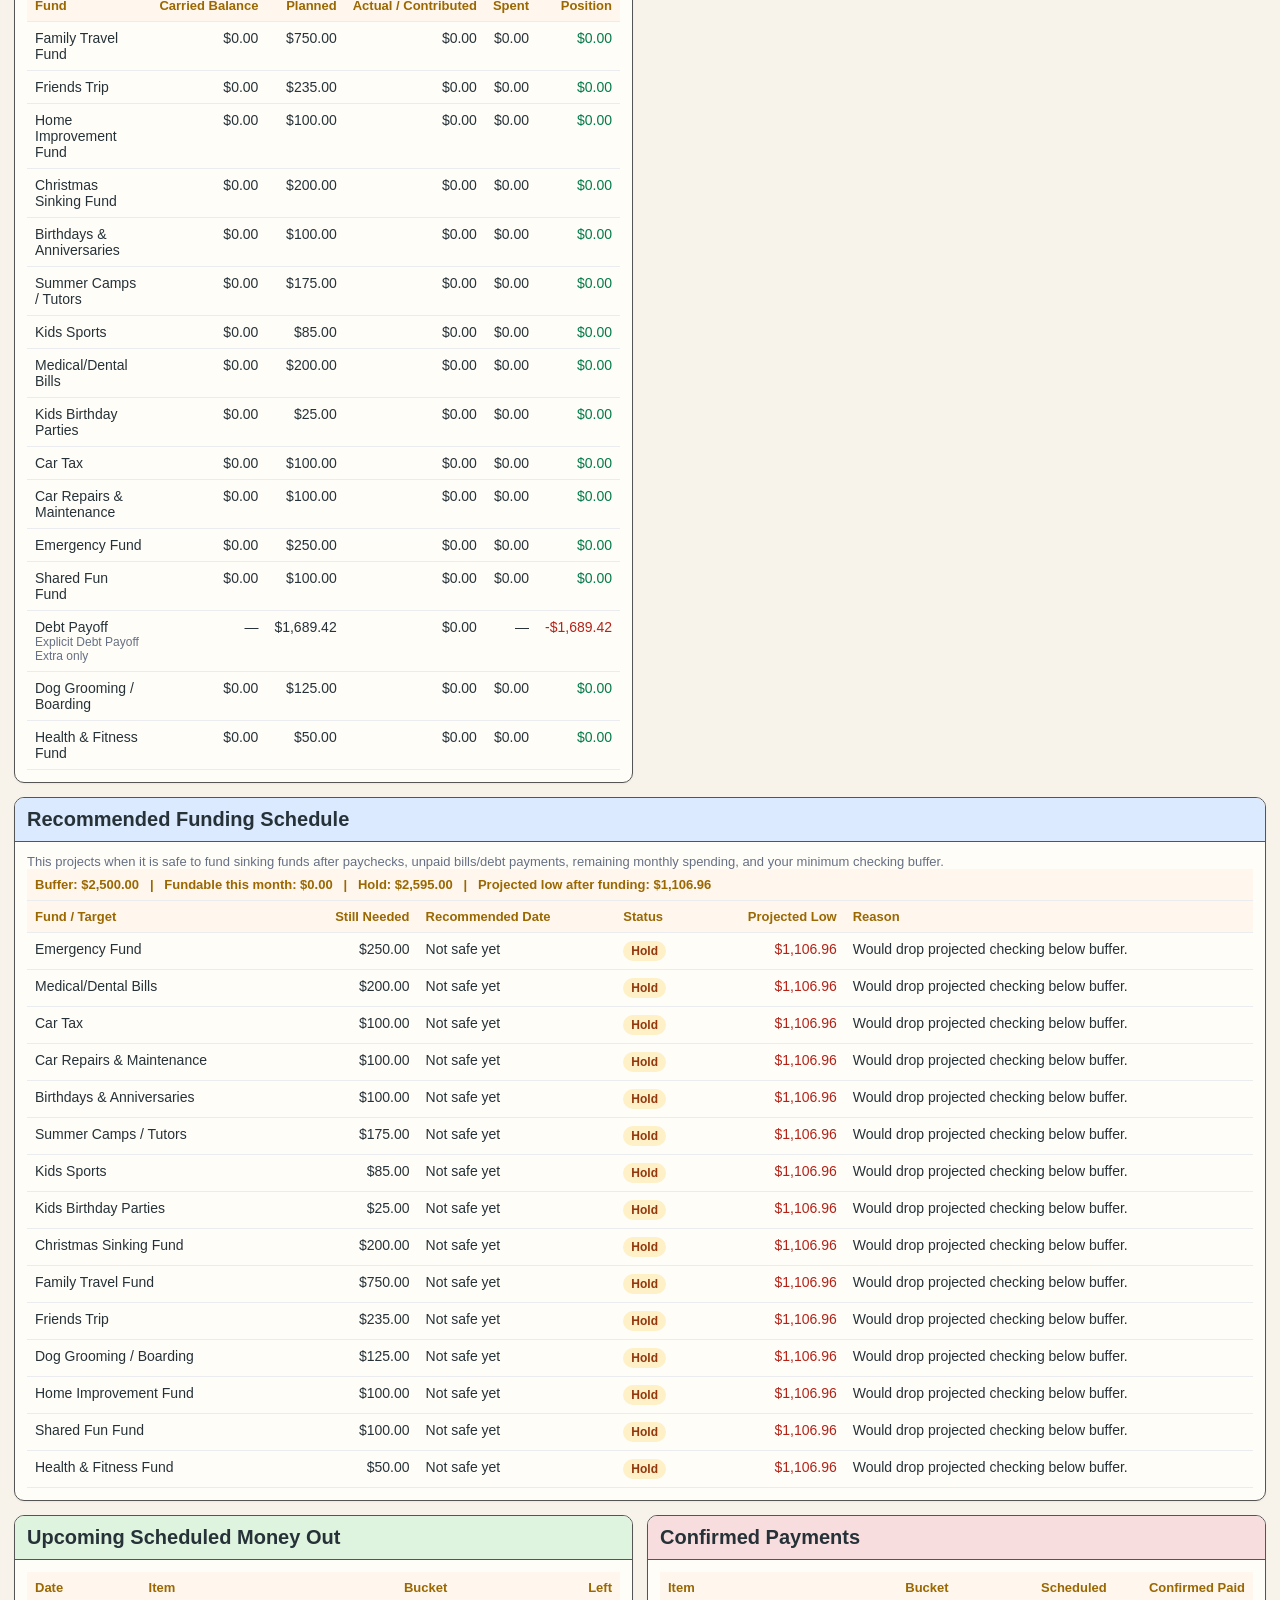
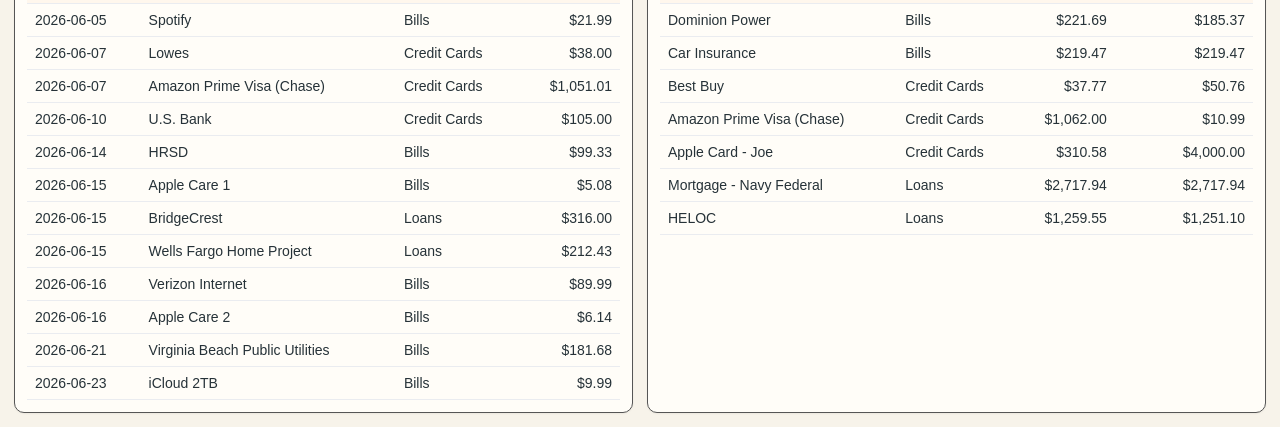
==== commit f3accf08: "Add files via upload" ====
--- a/index.html
+++ b/index.html
@@ -1,86 +1,68 @@
-<!doctype html>
+<!DOCTYPE html>
+
 <html lang="en">
 <head>
-  <meta charset="utf-8" />
-  <meta name="viewport" content="width=device-width, initial-scale=1" />
-  <title>Joe's Backyard Plant Bible</title>
-  <link rel="stylesheet" href="styles.css" />
+<meta charset="utf-8"/>
+<title>Fairman Family Budget Dashboard</title>
+<meta content="width=device-width, initial-scale=1" name="viewport"/>
+<link href="css/styles.css" rel="stylesheet"/>
+
+
 </head>
-<body>
-  <header class="hero">
-    <div>
-      <p class="eyebrow">🌿 Joe's Backyard</p>
-      <h1>Plant Bible Dashboard</h1>
-      <p class="sub">A visual garden command center connected to your Google Sheet.</p>
-    </div>
-    <div class="sync-card">
-      <label>Apps Script Web App URL</label>
-      <input id="apiUrl" placeholder="https://script.google.com/macros/s/.../exec" />
-      <button id="saveApi">Save + Load</button>
-      <small id="syncStatus">Not connected yet</small>
-    </div>
-  </header>
+<body class="v45-awaiting-sheet">
+&lt;!-- Refactored packaging: CSS moved to css/styles.css; app logic moved to js/app.js. Initial data remains inline so Apps Script / local loading behavior is unchanged. --&gt;
 
-  <main>
-    <section class="kpis" id="kpis"></section>
+<header><h1>Fairman Family Budget Dashboard</h1><div class="small"></div><nav><button class="active" data-panel="daily">Daily Check</button><button data-panel="transactions">Transactions</button><button data-panel="cashflow">Cash Flow</button><button data-panel="budgets">Budgets</button><button data-panel="debts">Cards / Loans / Bills</button><button data-panel="import">Import</button></nav></header>
 
-    <section class="toolbar glass">
-      <input id="search" placeholder="Search plants, notes, care, rabbits..." />
-      <select id="typeFilter"><option value="">All types</option></select>
-      <select id="sunFilter"><option value="">All sun</option></select>
-      <select id="rabbitFilter"><option value="">All rabbit risk</option></select>
-      <select id="sortBy">
-        <option value="name">Sort: Name</option>
-        <option value="type">Sort: Type</option>
-        <option value="bloom">Sort: Bloom</option>
-        <option value="rabbit">Sort: Rabbit risk</option>
-      </select>
-      <button id="addPlant">+ Add plant</button>
-    </section>
+<main>
+<section class="panel active" id="daily"><div class="grid"><div class="card blue span12"><h2>Today’s Snapshot</h2><div class="section"><div class="metrics" id="topMetrics"></div></div></div><div class="card blue span6 katy-card"><h2>Katy Daily View</h2><div class="section" id="katyView"></div></div><div class="card blue span6 joe-card"><h2>Joe Daily View</h2><div class="section" id="joeView"></div></div><div class="card span8"><h2>What’s Left This Month</h2><div class="section"><div class="small">Only transactions dated in the selected budget month are counted here. Prior-month uploads are ignored for June spending.</div><table id="remainingTable"></table></div></div><div class="card pink span4"><h2>Needs Review</h2><div class="section"><table id="reviewTable"></table></div></div><div class="card span6"><h2>Sinking Fund Positions</h2><div class="section"><table id="sinkingPositionTable"></table></div></div><div class="card span6"><h2>Upcoming Scheduled Money Out</h2><div class="section"><table id="upcomingTable"></table></div></div><div class="card pink span6"><h2>Confirmed Payments</h2><div class="section"><table id="confirmedTable"></table></div></div></div></section>
+<section class="panel" id="transactions"><div class="card"><h2>Transactions</h2><div class="section"><div class="toolbar"><select id="filterOwner"><option value="">All owners</option><option>Joe</option><option>Katy</option><option>Shared/Unknown</option></select><select id="filterCategory"><option value="">All categories</option></select><input id="searchTx" placeholder="Search"/><button class="primary" id="saveChanges">Save Changes</button></div><table id="txTable"></table></div></div></section>
+<section class="panel" id="cashflow"><div class="card"><h2>Checking Cash Flow Forecast</h2><div class="section"><div class="notice">Past spending is already reflected in the latest Schwab balance. Future cash flow only includes future paychecks and unpaid scheduled payments.</div><table id="cashflowTable"></table></div></div></section>
+<section class="panel" id="budgets"><div class="grid"><div class="card span6"><h2>Monthly Spending Budgets</h2><div class="section"><table id="budgetTable"></table></div></div><div class="card span6"><h2>Sinking Funds</h2><div class="section"><table id="sinkingTable"></table></div></div></div></section>
+<section class="panel" id="debts"><div class="grid"><div class="card pink span6"><h2>Credit Cards</h2><div class="section"><table id="ccTable"></table></div></div><div class="card pink span6"><h2>Loans</h2><div class="section"><table id="loanTable"></table></div></div><div class="card span12"><h2>Bills / Necessities</h2><div class="section"><div class="small">Mortgage and HELOC live under Loans. Groceries/gas/dog food/health are monthly spending budgets, not scheduled bills.</div><table id="billTable"></table></div></div></div></section>
+<section class="panel" id="import"><div class="card"><h2>Upload New Transactions</h2><div class="section"><div class="notice">Supports Apple Card and Charles Schwab exports. Google Sheets is now the source of truth: this page loads from the Sheet and pushes changes back. Local browser storage is not used for budget data.</div>
+<div class="notice"><b>Google Sheets Sync</b><br/>
+<div class="toolbar" style="margin-top:8px">
+<input id="apiUrl" placeholder="Paste Google Apps Script Web App URL here (or hard-code it in index.html)" style="min-width:420px"/>
+<button class="primary" id="saveApiUrl">Save API URL</button>
+<button class="primary" id="loadSheet">Load From Sheet</button>
+<button class="primary" id="pushSheet">Push Now</button><label class="small" style="display:flex;gap:6px;align-items:center"><input checked="" id="autoSyncToggle" style="width:auto" type="checkbox"/> Auto-sync changes</label>
+</div>
+<div class="small" id="syncStatus">Not connected yet.</div><div class="tiny" id="lastSyncStatus"></div>
+</div>
+<input accept=".csv" id="fileInput" multiple="" type="file"/><button class="primary" id="importBtn">Import CSV File(s)</button><button id="backupBtn">Export Backup JSON</button><button class="danger" id="resetBtn">Reset</button></div></div></section>
+</main>
+<script id="initialData" type="application/json">{"month": "2026-06", "today": "2026-06-04", "latestSchwabBalance": 1106.96, "paychecks": [{"name": "Katy Paycheck 1", "date": "2026-06-05", "amount": 3051.52}, {"name": "Joe Paycheck 1", "date": "2026-06-12", "amount": 3026.21}, {"name": "Katy Paycheck 2", "date": "2026-06-19", "amount": 3051.52}, {"name": "Joe Paycheck 2", "date": "2026-06-26", "amount": 3026.21}], "creditCards": [{"name": "Best Buy", "owed": 1735.32, "min": 37.77, "due": 1, "apr": 0.0, "paymentKeywords": ["BEST BUY"]}, {"name": "Lowes", "owed": 1273.02, "min": 38.0, "due": 7, "apr": 31.99, "paymentKeywords": ["LOWES"]}, {"name": "Amazon Prime Visa (Chase)", "owed": 37912.61, "min": 1062.0, "due": 7, "apr": 29.99, "paymentKeywords": ["AMAZON PRIME VISA", "CHASE"]}, {"name": "Apple Card - Joe", "owed": 10051.57, "min": 310.58, "due": 20, "apr": 29.0, "paymentKeywords": ["APPLECARD GSBANK", "APPLE CARD"]}, {"name": "U.S. Bank", "owed": 10479.0, "min": 105.0, "due": 10, "apr": 0.0, "paymentKeywords": ["US BANK", "U.S. BANK"]}], "loans": [{"name": "Mortgage - Navy Federal", "owed": 373204.92, "min": 2717.94, "due": 1, "apr": 4.0, "paymentKeywords": ["NFCU MORT DEBIT 060126"], "expected": 2717.94}, {"name": "HELOC", "owed": 123859.1, "min": 1259.55, "due": 1, "apr": 9.75, "paymentKeywords": ["NFCU MORT DEBIT 060126"], "expected": 1259.55}, {"name": "BridgeCrest", "owed": 1984.13, "min": 316.0, "due": 15, "apr": 3.7, "paymentKeywords": ["BRIDGECREST"]}, {"name": "Wells Fargo Home Project", "owed": 2123.5, "min": 212.43, "due": 15, "apr": 0.0, "paymentKeywords": ["WELLS FARGO"]}, {"name": "Joe's Apple Watch", "owed": 266.36, "min": 66.58, "due": 1, "apr": 0.0, "paymentKeywords": ["APPLE WATCH"]}], "bills": [{"name": "Dominion Power", "amount": 221.69, "due": 1, "category": "Utilities", "paymentKeywords": ["DOMINION ENERGY"]}, {"name": "HRSD", "amount": 99.33, "due": 14, "category": "Utilities", "paymentKeywords": ["HRSD"]}, {"name": "Virginia Beach Public Utilities", "amount": 181.68, "due": 21, "category": "Utilities", "paymentKeywords": ["VIRGINIA BEACH PUBLIC UTILITIES"]}, {"name": "Verizon Internet", "amount": 89.99, "due": 16, "category": "Utilities", "paymentKeywords": ["VERIZON"]}, {"name": "T-Mobile Phone", "amount": 112.0, "due": 25, "category": "Utilities", "paymentKeywords": ["T-MOBILE"]}, {"name": "Car Insurance", "amount": 219.47, "due": 1, "category": "Insurance", "paymentKeywords": ["GRANGE INSURANCE"]}, {"name": "iCloud 2TB", "amount": 9.99, "due": 23, "category": "Tech", "paymentKeywords": ["ICLOUD"]}, {"name": "Spotify", "amount": 21.99, "due": 5, "category": "Entertainment", "paymentKeywords": ["SPOTIFY"]}, {"name": "Apple TV", "amount": 12.99, "due": 23, "category": "Entertainment", "paymentKeywords": ["APPLE TV"]}, {"name": "Apple Care 1", "amount": 5.08, "due": 15, "category": "Tech", "paymentKeywords": ["APPLE CARE"]}, {"name": "Apple Care 2", "amount": 6.14, "due": 16, "category": "Tech", "paymentKeywords": ["APPLE CARE"]}], "spendingBudgets": [{"name": "Groceries", "budget": 1500.0, "friendly": "Groceries"}, {"name": "Dog Food", "budget": 100.0, "friendly": "Dog food"}, {"name": "Auto Fuel & Maintenance", "budget": 250.0, "friendly": "Gas & auto"}, {"name": "House Cleaning", "budget": 300.0, "friendly": "House cleaning"}, {"name": "Basic Health & Personal Care", "budget": 150.0, "friendly": "Health & personal care"}, {"name": "Date Nights", "budget": 250.0, "friendly": "Date nights / family meals out"}, {"name": "Alcohol & Entertainment", "budget": 200.0, "friendly": "Alcohol & entertainment"}, {"name": "Joe - Individual Priorities", "budget": 250.0, "friendly": "Joe personal"}, {"name": "Katy - Individual Priorities", "budget": 250.0, "friendly": "Katy personal"}, {"name": "Kids Experiences", "budget": 200.0, "friendly": "Kids experiences"}, {"name": "Kids Miscellaneous", "budget": 150.0, "friendly": "Kids misc"}, {"name": "Household Consumables", "budget": 150.0, "friendly": "Household consumables"}, {"name": "Household Miscellaneous", "budget": 100.0, "friendly": "Household misc"}], "sinkingFunds": [{"name": "Family Travel Fund", "budget": 750.0, "balance": 0, "saved": 0}, {"name": "Friends Trip", "budget": 235.0, "balance": 0, "saved": 0}, {"name": "Home Improvement Fund", "budget": 100.0, "balance": 0, "saved": 0}, {"name": "Christmas Sinking Fund", "budget": 200.0, "balance": 0, "saved": 0}, {"name": "Birthdays & Anniversaries", "budget": 100.0, "balance": 0, "saved": 0}, {"name": "Summer Camps / Tutors", "budget": 175.0, "balance": 0, "saved": 0}, {"name": "Kids Sports", "budget": 85.0, "balance": 0, "saved": 0}, {"name": "Medical/Dental Bills", "budget": 200.0, "balance": 0, "saved": 0}, {"name": "Kids Birthday Parties", "budget": 25.0, "balance": 0, "saved": 0}, {"name": "Car Tax", "budget": 100.0, "balance": 0, "saved": 0}, {"name": "Car Repairs & Maintenance", "budget": 100.0, "balance": 0, "saved": 0}, {"name": "Emergency Fund", "budget": 250.0, "balance": 0, "saved": 0}, {"name": "Shared Fun Fund", "budget": 100.0, "balance": 0, "saved": 0}, {"name": "Debt Payoff", "budget": 1689.42, "balance": 0, "saved": 1689.42}, {"name": "Dog Grooming / Boarding", "budget": 125.0, "balance": 0, "saved": 0}, {"name": "Health & Fitness Fund", "budget": 50.0, "balance": 0, "saved": 0}], "transactions": [{"id": "apple-1", "date": "2026-06-03", "posted": "2026-06-04", "source": "Apple Card", "account": "Apple Card", "description": "7-Eleven", "rawDescription": "7-ELEVEN 41687 1912 LASKIN RD. VIRGINIA BEAC23454 VA USA", "amount": 30.78, "owner": "Joe", "purchasedBy": "Joseph Fairman", "category": "Auto Fuel & Maintenance"}, {"id": "apple-2", "date": "2026-06-01", "posted": "2026-06-04", "source": "Apple Card", "account": "Apple Card", "description": "Hot Tuna Bar & Grill", "rawDescription": "HOT TUNA BAR & GRILL 2817 SHORE DRIVE VIRGINIA BEAC23451 VA USA", "amount": 431.94, "owner": "Joe", "purchasedBy": "Joseph Fairman", "category": "Date Nights"}, {"id": "apple-3", "date": "2026-06-01", "posted": "2026-06-03", "source": "Apple Card", "account": "Apple Card", "description": "Rei.Com  800-426-4840", "rawDescription": "REI.COM 800-426-4840 PO BOX 1938 SUMNER 98390 WA USA", "amount": 30.87, "owner": "Joe", "purchasedBy": "Joseph Fairman", "category": "Kids Miscellaneous"}, {"id": "apple-4", "date": "2026-06-01", "posted": "2026-06-03", "source": "Apple Card", "account": "Apple Card", "description": "Webbs Water Gardens", "rawDescription": "WEBBS WATER GARDENS 6200 DAYS COVE RD STE 6 WHITE MARSH 21162 MD USA", "amount": 158.36, "owner": "Joe", "purchasedBy": "Joseph Fairman", "category": "Joe - Individual Priorities"}, {"id": "apple-5", "date": "2026-06-02", "posted": "2026-06-03", "source": "Apple Card", "account": "Apple Card", "description": "Amici Style", "rawDescription": "AMICI STYLE 2865 D-1 LYNNHAVEN DRIVE VIRGINIA BEAC23451 VA USA", "amount": 58.71, "owner": "Joe", "purchasedBy": "Joseph Fairman", "category": "Basic Health & Personal Care"}, {"id": "apple-6", "date": "2026-06-01", "posted": "2026-06-02", "source": "Apple Card", "account": "Apple Card", "description": "Food Lion #0391", "rawDescription": "FOOD LION #0391 2817 SHORE DRIVE VIRGINIA BEAC23451 VA USA", "amount": 51.76, "owner": "Joe", "purchasedBy": "Joseph Fairman", "category": "Groceries"}, {"id": "apple-7", "date": "2026-05-31", "posted": "2026-06-02", "source": "Apple Card", "account": "Apple Card", "description": "Chewy.com", "rawDescription": "CHEWY.COM 7700 WEST SUNRISE BOULEVARD PLANTATION 33322 FL USA", "amount": 139.27, "owner": "Joe", "purchasedBy": "Joseph Fairman", "category": "Dog Food"}, {"id": "apple-8", "date": "2026-05-31", "posted": "2026-06-02", "source": "Apple Card", "account": "Apple Card", "description": "Taylor S Hardware 6711", "rawDescription": "TAYLOR S HARDWARE 67112865 LYNNHAVEN DR UNIT 2 6711 VIRGINIA BEAC23451 VA USA", "amount": 93.06, "owner": "Joe", "purchasedBy": "Joseph Fairman", "category": "Joe - Individual Priorities"}, {"id": "apple-9", "date": "2026-05-31", "posted": "2026-06-02", "source": "Apple Card", "account": "Apple Card", "description": "McDonald Garden Center", "rawDescription": "MCDONALD GARDEN CENTER1276 N GREAT NECK ROAD VIRGINIA BEAC23454 VA USA", "amount": 142.07, "owner": "Joe", "purchasedBy": "Joseph Fairman", "category": "Joe - Individual Priorities"}, {"id": "apple-10", "date": "2026-06-01", "posted": "2026-06-01", "source": "Apple Card", "account": "Apple Card", "description": "Ach Deposit Internet Transfer From Account Ending In 7762", "rawDescription": "ACH DEPOSIT INTERNET TRANSFER FROM ACCOUNT ENDING IN 7762", "amount": -2000.0, "owner": "Joe", "purchasedBy": "Joseph Fairman", "category": "Payment / Transfer"}, {"id": "schwab-1", "date": "2026-06-04", "posted": "2026-06-04", "source": "Schwab", "account": "Schwab Checking", "description": "FOOD LION 2817 SHORE DR VIRGINIA BEAC", "rawDescription": "FOOD LION 2817 SHORE DR VIRGINIA BEAC", "amount": -45.08, "owner": "", "purchasedBy": "", "category": "Payment / Transfer", "runningBalance": 1106.96}, {"id": "schwab-2", "date": "2026-06-03", "posted": "2026-06-03", "source": "Schwab", "account": "Schwab Checking", "description": "FOOD LION 2817 SHORE DR VIRGINIA BEAC", "rawDescription": "FOOD LION 2817 SHORE DR VIRGINIA BEAC", "amount": -31.67, "owner": "", "purchasedBy": "", "category": "Payment / Transfer", "runningBalance": 1152.04}, {"id": "schwab-3", "date": "2026-06-03", "posted": "2026-06-03", "source": "Schwab", "account": "Schwab Checking", "description": "ZELLE TO CHRISTIAN  DE HARO CERVANTES", "rawDescription": "ZELLE TO CHRISTIAN  DE HARO CERVANTES", "amount": -1067.76, "owner": "", "purchasedBy": "", "category": "Payment / Transfer", "runningBalance": 1183.71}, {"id": "schwab-4", "date": "2026-06-03", "posted": "2026-06-03", "source": "Schwab", "account": "Schwab Checking", "description": "DOMINION ENERGY BILLPAY 260602", "rawDescription": "DOMINION ENERGY BILLPAY 260602", "amount": -185.37, "owner": "", "purchasedBy": "", "category": "Payment / Transfer", "runningBalance": 2251.47}, {"id": "schwab-5", "date": "2026-06-03", "posted": "2026-06-03", "source": "Schwab", "account": "Schwab Checking", "description": "PAYPAL PURCHASE 260602", "rawDescription": "PAYPAL PURCHASE 260602", "amount": -10.99, "owner": "", "purchasedBy": "", "category": "Payment / Transfer", "runningBalance": 2436.84}, {"id": "schwab-6", "date": "2026-06-02", "posted": "2026-06-02", "source": "Schwab", "account": "Schwab Checking", "description": "APPLECARD GSBANK PAYMENT 060126", "rawDescription": "APPLECARD GSBANK PAYMENT 060126", "amount": -2000.0, "owner": "", "purchasedBy": "", "category": "Debt Payment", "runningBalance": 2447.83}, {"id": "schwab-7", "date": "2026-06-02", "posted": "2026-06-02", "source": "Schwab", "account": "Schwab Checking", "description": "BEST BUY AUTO PYMT 260601", "rawDescription": "BEST BUY AUTO PYMT 260601", "amount": -50.76, "owner": "", "purchasedBy": "", "category": "Debt Payment", "runningBalance": 4447.83}, {"id": "schwab-8", "date": "2026-06-02", "posted": "2026-06-02", "source": "Schwab", "account": "Schwab Checking", "description": "GRANGE INSURANCE PREM PMT ~ Tran: ACHDW", "rawDescription": "GRANGE INSURANCE PREM PMT ~ Tran: ACHDW", "amount": -219.47, "owner": "", "purchasedBy": "", "category": "Payment / Transfer", "runningBalance": 4498.59}, {"id": "schwab-9", "date": "2026-06-01", "posted": "2026-06-01", "source": "Schwab", "account": "Schwab Checking", "description": "BELL A DANCE LLC SALE 260601", "rawDescription": "BELL A DANCE LLC SALE 260601", "amount": -45.0, "owner": "", "purchasedBy": "", "category": "Payment / Transfer", "runningBalance": 4718.06}, {"id": "schwab-10", "date": "2026-06-01", "posted": "2026-06-01", "source": "Schwab", "account": "Schwab Checking", "description": "NFCU MORT DEBIT 060126", "rawDescription": "NFCU MORT DEBIT 060126", "amount": -2717.94, "owner": "", "purchasedBy": "", "category": "Loan Payment", "runningBalance": 4763.06}, {"id": "schwab-11", "date": "2026-06-01", "posted": "2026-06-01", "source": "Schwab", "account": "Schwab Checking", "description": "NFCU MORT DEBIT 060126", "rawDescription": "NFCU MORT DEBIT 060126", "amount": -1251.1, "owner": "", "purchasedBy": "", "category": "Loan Payment", "runningBalance": 7481.0}], "paidLoans": {"Mortgage - Navy Federal": 2717.94, "HELOC": 1251.1, "BridgeCrest": 0, "Wells Fargo Home Project": 0, "Joe's Apple Watch": 0}, "paidCards": {"Best Buy": 50.76, "Lowes": 0, "Amazon Prime Visa (Chase)": 10.99, "Apple Card - Joe": 2000.0, "U.S. Bank": 0}, "paidBills": {"Dominion Power": 185.37, "HRSD": 0, "Virginia Beach Public Utilities": 0, "Verizon Internet": 0, "T-Mobile Phone": 0, "Car Insurance": 219.47, "iCloud 2TB": 0, "Spotify": 0, "Apple TV": 0, "Apple Care 1": 0, "Apple Care 2": 0}, "rules": [{"match": "FOOD LION", "category": "Groceries", "owner": ""}, {"match": "KROGER", "category": "Groceries", "owner": ""}, {"match": "TRADER JOE", "category": "Groceries", "owner": ""}, {"match": "ALDI", "category": "Groceries", "owner": ""}, {"match": "COSTCO", "category": "Groceries", "owner": ""}, {"match": "7-ELEVEN", "category": "Auto Fuel & Maintenance", "owner": ""}, {"match": "SHELL", "category": "Auto Fuel & Maintenance", "owner": ""}, {"match": "EXXON", "category": "Auto Fuel & Maintenance", "owner": ""}, {"match": "WAWA", "category": "Auto Fuel & Maintenance", "owner": ""}, {"match": "HOT TUNA", "category": "Date Nights", "owner": ""}, {"match": "AMICI STYLE", "category": "Basic Health & Personal Care", "owner": "Joe"}, {"match": "REI", "category": "Kids Miscellaneous", "owner": ""}, {"match": "CHEWY", "category": "Dog Food", "owner": ""}, {"match": "ZELLE TO CHRISTIAN", "category": "Home Improvement Fund", "owner": ""}, {"match": "BELL A DANCE", "category": "Kids Miscellaneous", "owner": ""}, {"match": "PAYPAL", "category": "Household Miscellaneous", "owner": ""}, {"match": "WEBBS WATER", "category": "Joe - Individual Priorities", "owner": "Joe"}, {"match": "TAYLOR", "category": "Joe - Individual Priorities", "owner": "Joe"}, {"match": "MCDONALD GARDEN", "category": "Joe - Individual Priorities", "owner": "Joe"}, {"match": "DOMINION", "category": "Dominion Power", "owner": ""}, {"match": "GRANGE", "category": "Car Insurance", "owner": ""}]}</script>
+<script src="js/app.js"></script>
 
-    <section class="grid two">
-      <div class="panel">
-        <h2>Today / This Week</h2>
-        <div id="tasks" class="tasks"></div>
-      </div>
-      <div class="panel">
-        <h2>Bloom + Fruit Calendar</h2>
-        <div id="timeline" class="timeline"></div>
-      </div>
-    </section>
 
-    <section class="panel">
-      <h2>Plants</h2>
-      <div id="plantGrid" class="plant-grid"></div>
-    </section>
-  </main>
 
-  <dialog id="plantDialog">
-    <form method="dialog" class="modal">
-      <h2 id="modalTitle">Plant</h2>
-      <input type="hidden" id="rowNumber" />
-      <div class="form-grid">
-        <label>Name<input id="plantName" required /></label>
-        <label>Quantity<input id="quantity" type="number" min="0" /></label>
-        <label>Type<input id="type" /></label>
-        <label>Zone / Location<input id="zone" /></label>
-        <label>Sun<input id="sun" /></label>
-        <label>Water<input id="water" /></label>
-        <label>Bloom / Fruit Window<input id="bloom" /></label>
-        <label>Rabbit Risk<input id="rabbit" /></label>
-        <label>Prune<input id="prune" /></label>
-        <label>Fertilize<input id="fertilize" /></label>
-        <label class="wide">Fruit / Harvest / Protection<textarea id="fruit"></textarea></label>
-        <label class="wide">Winter / Freeze Notes<textarea id="winter"></textarea></label>
-        <label class="wide">Notes<textarea id="notes"></textarea></label>
-      </div>
-      <menu>
-        <button value="cancel">Cancel</button>
-        <button id="savePlant" value="default">Save to Google Sheet</button>
-      </menu>
-    </form>
-  </dialog>
 
-  <script src="app.js"></script>
-</body>
-</html>
+
+
+
+
+
+
+
+
+
+
+
+
+
+
+
+
+
+
+
+
+</body></html>
+
+
+
+
+
+
+
--- a/css/styles.css
+++ b/css/styles.css
@@ -0,0 +1,140 @@
+/* ===== Extracted style block 1 from original index.html ===== */
+
+:root{--bg:#f7f3ea;--card:#fffdf8;--ink:#263238;--muted:#667085;--line:#d0d5dd;--green:#dff4df;--pink:#f7dddd;--blue:#dbeafe;--cream:#fff7ed;--bad:#b42318;--warn:#b54708;--ok:#027a48;--dark:#263238}
+*{box-sizing:border-box}body{margin:0;background:var(--bg);font-family:Arial,sans-serif;color:var(--ink);font-size:16px}header{background:#fff8ed;border-bottom:2px solid #333;padding:14px;position:sticky;top:0;z-index:5}h1{margin:0;font-size:24px}h2{margin:0;padding:10px 12px;background:var(--green);border-bottom:1px solid #555;font-size:20px}h3{margin:16px 0 8px}.small{font-size:13px;color:var(--muted)}.tiny{font-size:12px;color:var(--muted)}nav{display:flex;gap:8px;flex-wrap:wrap;margin-top:12px}button{border:1px solid #667085;border-radius:8px;background:white;padding:9px 12px;font-weight:700;cursor:pointer}button.active{background:var(--dark);color:white}button.primary{background:var(--blue);color:#175cd3}button.danger{background:#fee4e2;color:#b42318}button.saving{background:#fef0c7;color:#93370d;border-color:#f79009}button.saved{background:#dcfae6;color:#05603a;border-color:#12b76a}main{max-width:1500px;margin:auto;padding:14px}.panel{display:none}.panel.active{display:block}.grid{display:grid;grid-template-columns:repeat(12,1fr);gap:14px}.span12{grid-column:span 12}.span8{grid-column:span 8}.span6{grid-column:span 6}.span4{grid-column:span 4}.card{background:var(--card);border:1px solid #555;border-radius:10px;overflow:hidden;box-shadow:0 1px 2px rgba(0,0,0,.05)}.card.pink h2{background:var(--pink)}.card.blue h2{background:var(--blue)}.section{padding:12px;overflow:auto}.metrics{display:grid;grid-template-columns:repeat(4,1fr);gap:10px}.metric{background:white;border:1px solid var(--line);border-radius:10px;padding:12px}.metric .label{font-size:13px;color:var(--muted)}.metric .value{font-size:24px;font-weight:800;margin-top:5px}.ok{color:var(--ok)}.warn{color:var(--warn)}.bad{color:var(--bad)}table{width:100%;border-collapse:collapse;font-size:14px}th,td{border-bottom:1px solid #eaecf0;padding:8px;text-align:left;vertical-align:top}th{background:var(--cream);color:#9a6700;font-size:13px}.num{text-align:right;white-space:nowrap}.pill{display:inline-block;border-radius:999px;padding:3px 8px;font-size:12px;font-weight:800}.pill.ok{background:#dcfae6;color:#05603a}.pill.warn{background:#fef0c7;color:#93370d}.pill.bad{background:#fee4e2;color:#912018}.progress{height:12px;background:#eaecf0;border-radius:999px;overflow:hidden}.bar{height:100%;background:#12b76a}.bar.warn{background:#f79009}.bar.bad{background:#d92d20}input,select{width:100%;padding:8px;border:1px solid #98a2b3;border-radius:8px;background:white;font-size:14px}.toolbar{display:flex;gap:8px;flex-wrap:wrap;align-items:center;margin-bottom:10px}.notice{background:#fffaeb;border-left:5px solid #f79009;padding:10px;margin:8px 0}.katy-card{border:2px solid #175cd3}.joe-card{border:2px solid #027a48}@media(max-width:900px){.span4,.span6,.span8{grid-column:span 12}.metrics{grid-template-columns:1fr 1fr}}
+
+/* v23 loading overlay */
+body.loading main{opacity:.18;pointer-events:none}
+#loadingOverlay{display:none;position:fixed;inset:0;z-index:9999;background:rgba(247,243,234,.94);align-items:center;justify-content:center;text-align:center;padding:24px}
+body.loading #loadingOverlay{display:flex}
+.loaderBox{background:#fffdf8;border:2px solid #555;border-radius:14px;max-width:520px;padding:24px;box-shadow:0 8px 30px rgba(0,0,0,.14)}
+.spinner{width:34px;height:34px;border:4px solid #d0d5dd;border-top-color:#175cd3;border-radius:50%;animation:spin 1s linear infinite;margin:0 auto 12px}
+@keyframes spin{to{transform:rotate(360deg)}}
+.dataHealth{margin-top:10px;display:grid;grid-template-columns:repeat(4,1fr);gap:8px}
+.dataHealth .metric .value{font-size:16px}
+@media(max-width:900px){.dataHealth{grid-template-columns:1fr 1fr}}
+
+
+/* ===== Extracted style block 2 from original index.html ===== */
+
+body.loading main{opacity:1!important;pointer-events:auto!important}
+#loadingOverlay{display:none!important}
+.metric .value.loading-value{color:#667085!important}
+.metric .value.loading-value::after{
+  content:"";
+  display:inline-block;
+  width:34px;
+  height:11px;
+  margin-left:8px;
+  border-radius:999px;
+  background:linear-gradient(90deg,#e5e7eb,#f8fafc,#e5e7eb);
+  background-size:200% 100%;
+  animation:v28pulse 1.1s linear infinite;
+}
+@keyframes v28pulse{0%{background-position:200% 0}100%{background-position:-200% 0}}
+
+
+/* ===== Extracted style block 3 from original index.html ===== */
+
+/* v45: prevent stale embedded data flash before live Sheet load */
+body.v45-awaiting-sheet #topMetrics,
+body.v45-awaiting-sheet #katyView,
+body.v45-awaiting-sheet #joeView,
+body.v45-awaiting-sheet #remainingTable,
+body.v45-awaiting-sheet #sinkingPositionTable,
+body.v45-awaiting-sheet #upcomingTable,
+body.v45-awaiting-sheet #confirmedTable { visibility:hidden; }
+body.v45-awaiting-sheet #daily .section::after { content:"Loading live Google Sheet data…"; color:#667085; font-size:13px; }
+
+
+/* ===== Extracted style block 4 from original index.html ===== */
+
+/* v24: metric-level loading placeholders instead of full-page loading */
+.metric .value.loading-value,
+.metric .loading-value {
+  color:#667085 !important;
+  position:relative;
+}
+.metric .value.loading-value::after,
+.metric .loading-value::after {
+  content:"";
+  display:inline-block;
+  width:38px;
+  height:12px;
+  margin-left:8px;
+  border-radius:999px;
+  background:linear-gradient(90deg,#e5e7eb,#f8fafc,#e5e7eb);
+  background-size:200% 100%;
+  animation:v24pulse 1.1s linear infinite;
+}
+@keyframes v24pulse { 0%{background-position:200% 0} 100%{background-position:-200% 0} }
+
+
+/* ===== Extracted style block 5 from original index.html ===== */
+
+/* v26 refinements */
+.metric .value.loading-value {
+  color:#667085 !important;
+}
+.metric .value.loading-value::after {
+  content:"";
+  display:inline-block;
+  width:34px;
+  height:11px;
+  margin-left:8px;
+  border-radius:999px;
+  background:linear-gradient(90deg,#e5e7eb,#f8fafc,#e5e7eb);
+  background-size:200% 100%;
+  animation:v26pulse 1.1s linear infinite;
+}
+@keyframes v26pulse { 0%{background-position:200% 0} 100%{background-position:-200% 0} }
+.month-tools {
+  display:flex;
+  gap:8px;
+  flex-wrap:wrap;
+  align-items:center;
+  margin-top:10px;
+}
+.month-tools input {
+  max-width:160px;
+}
+
+
+/* ===== Extracted style block 6 from original index.html ===== */
+
+/* v29 split transaction UI */
+.split-row {
+  background:#f8fafc;
+}
+.split-box {
+  border:1px solid #d0d5dd;
+  border-radius:8px;
+  padding:8px;
+  margin-top:6px;
+  background:#fff;
+}
+.split-line {
+  display:grid;
+  grid-template-columns: 1.2fr 1.2fr 1fr auto;
+  gap:6px;
+  align-items:center;
+  margin:5px 0;
+}
+.split-summary {
+  font-size:12px;
+  color:#475467;
+  margin-top:4px;
+}
+button.tiny-btn {
+  padding:4px 7px;
+  font-size:12px;
+}
+.split-warning {
+  color:#b42318;
+  font-weight:700;
+}
+.split-ok {
+  color:#027a48;
+  font-weight:700;
+}
+
